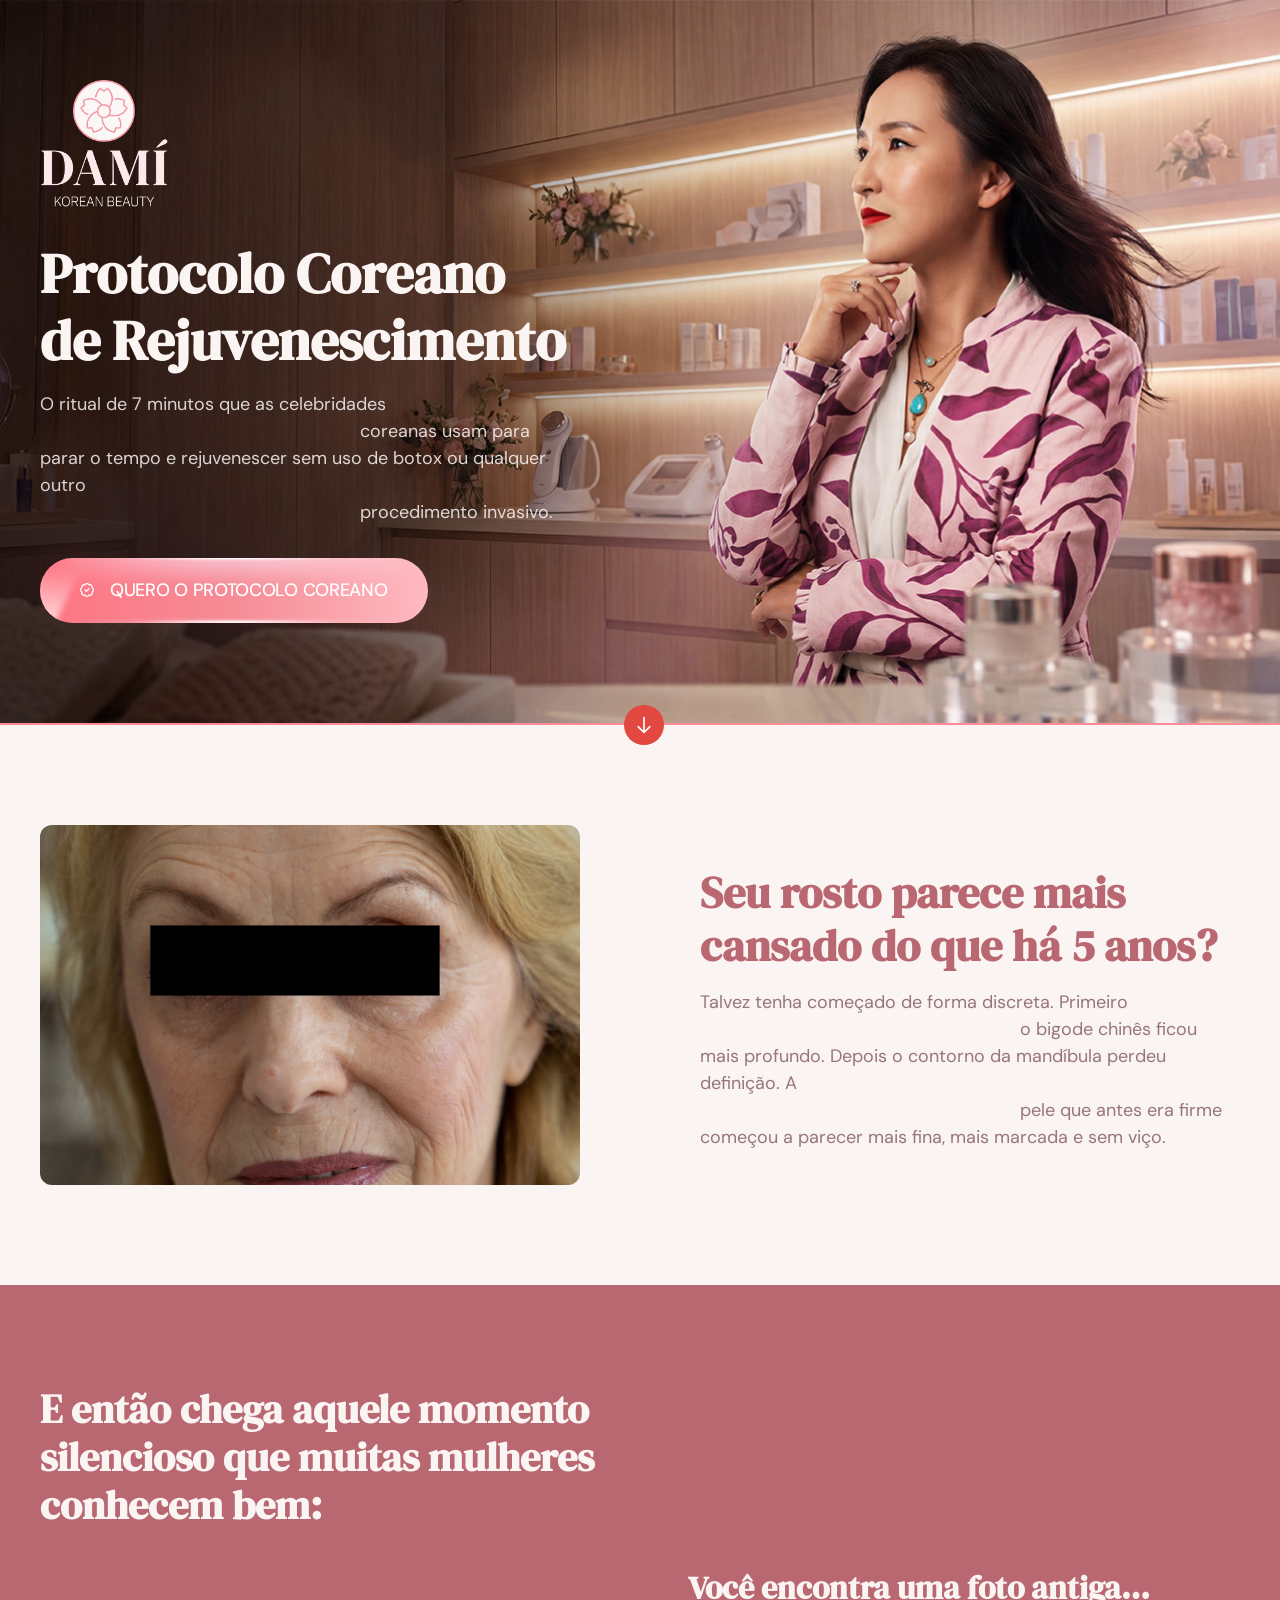
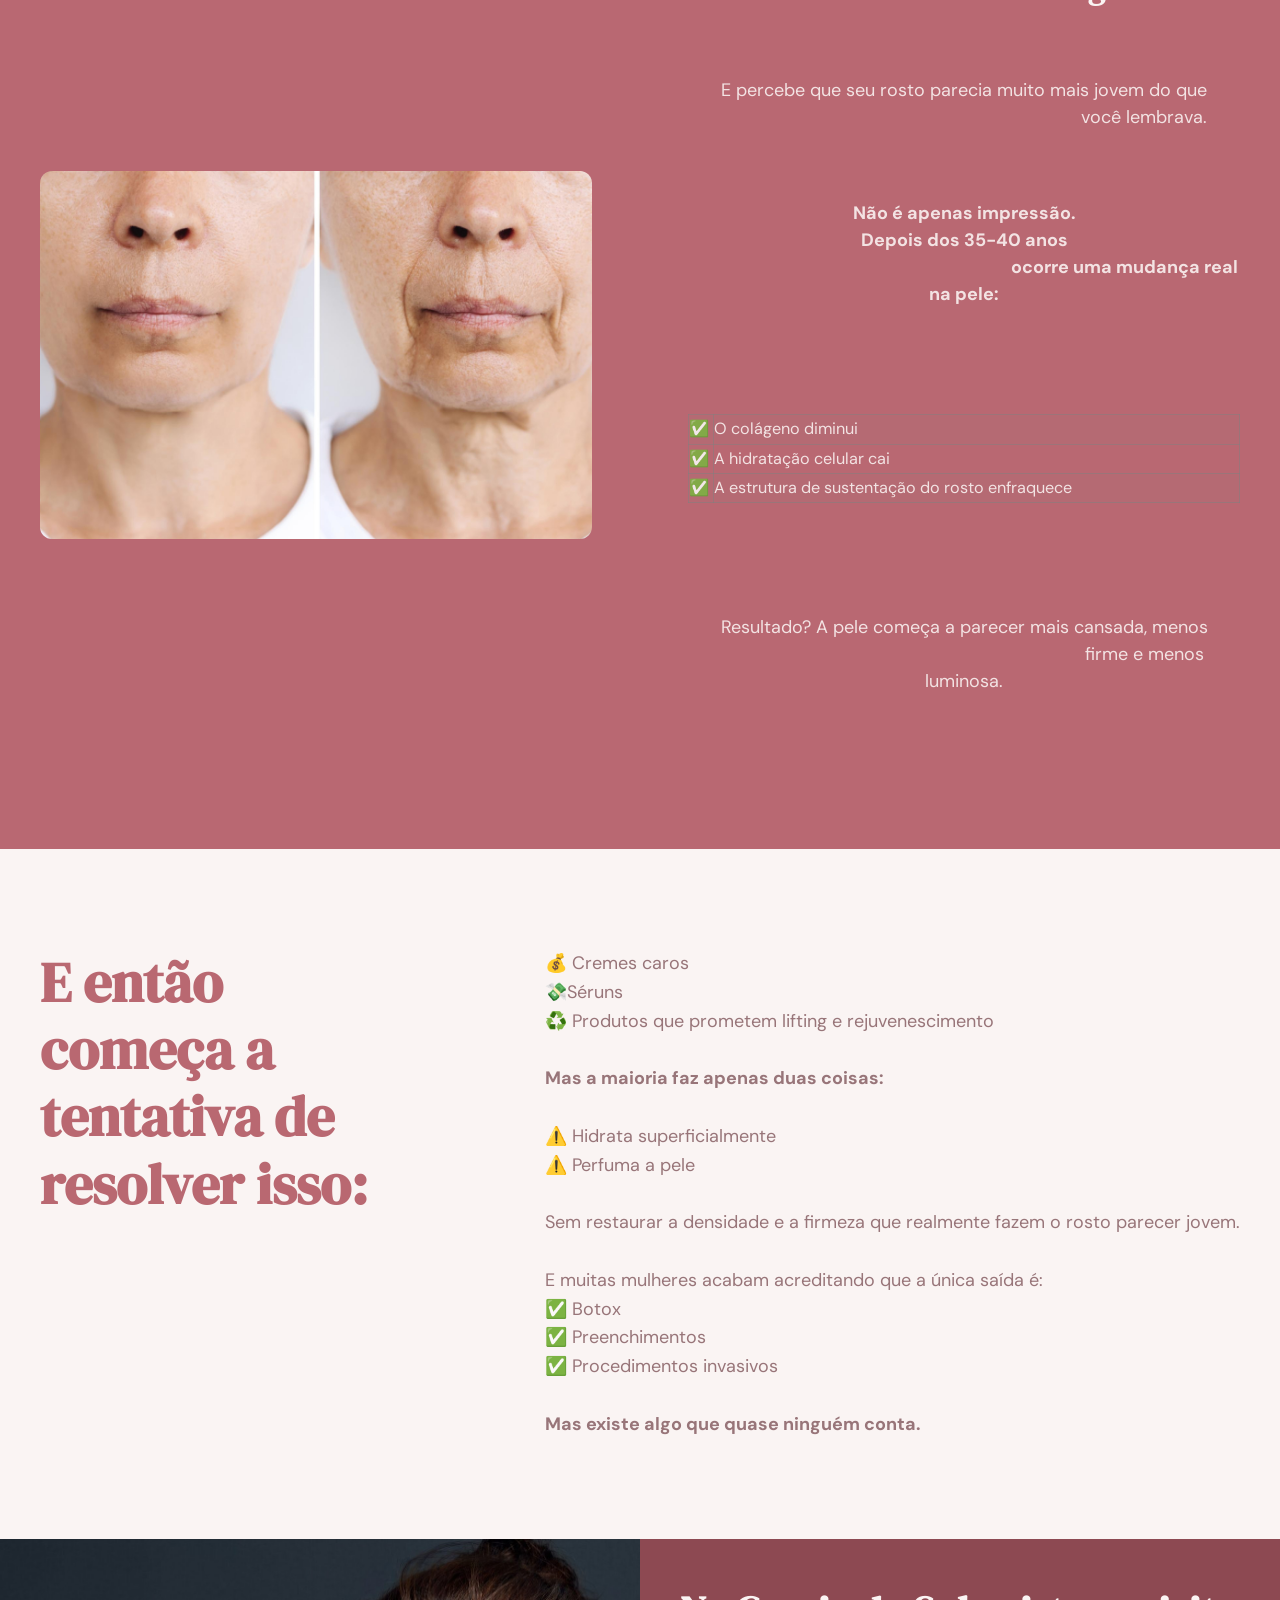
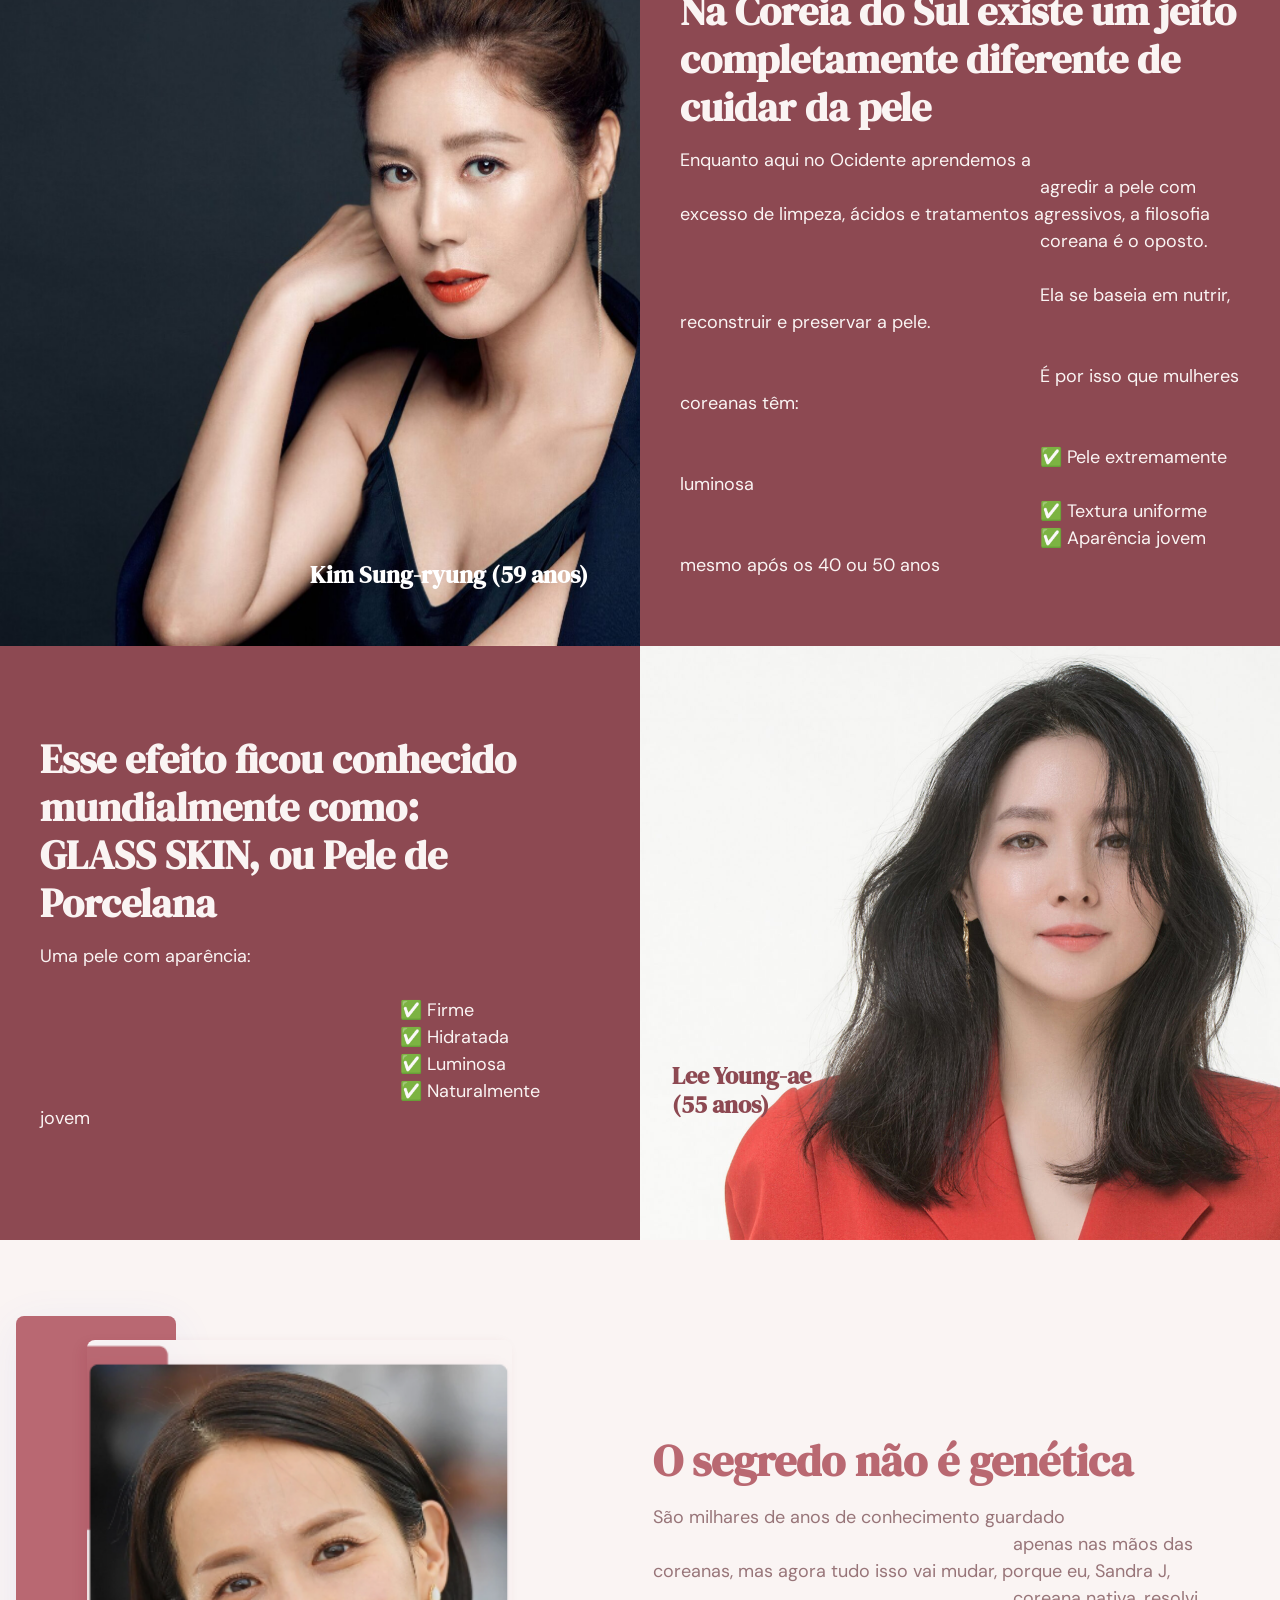
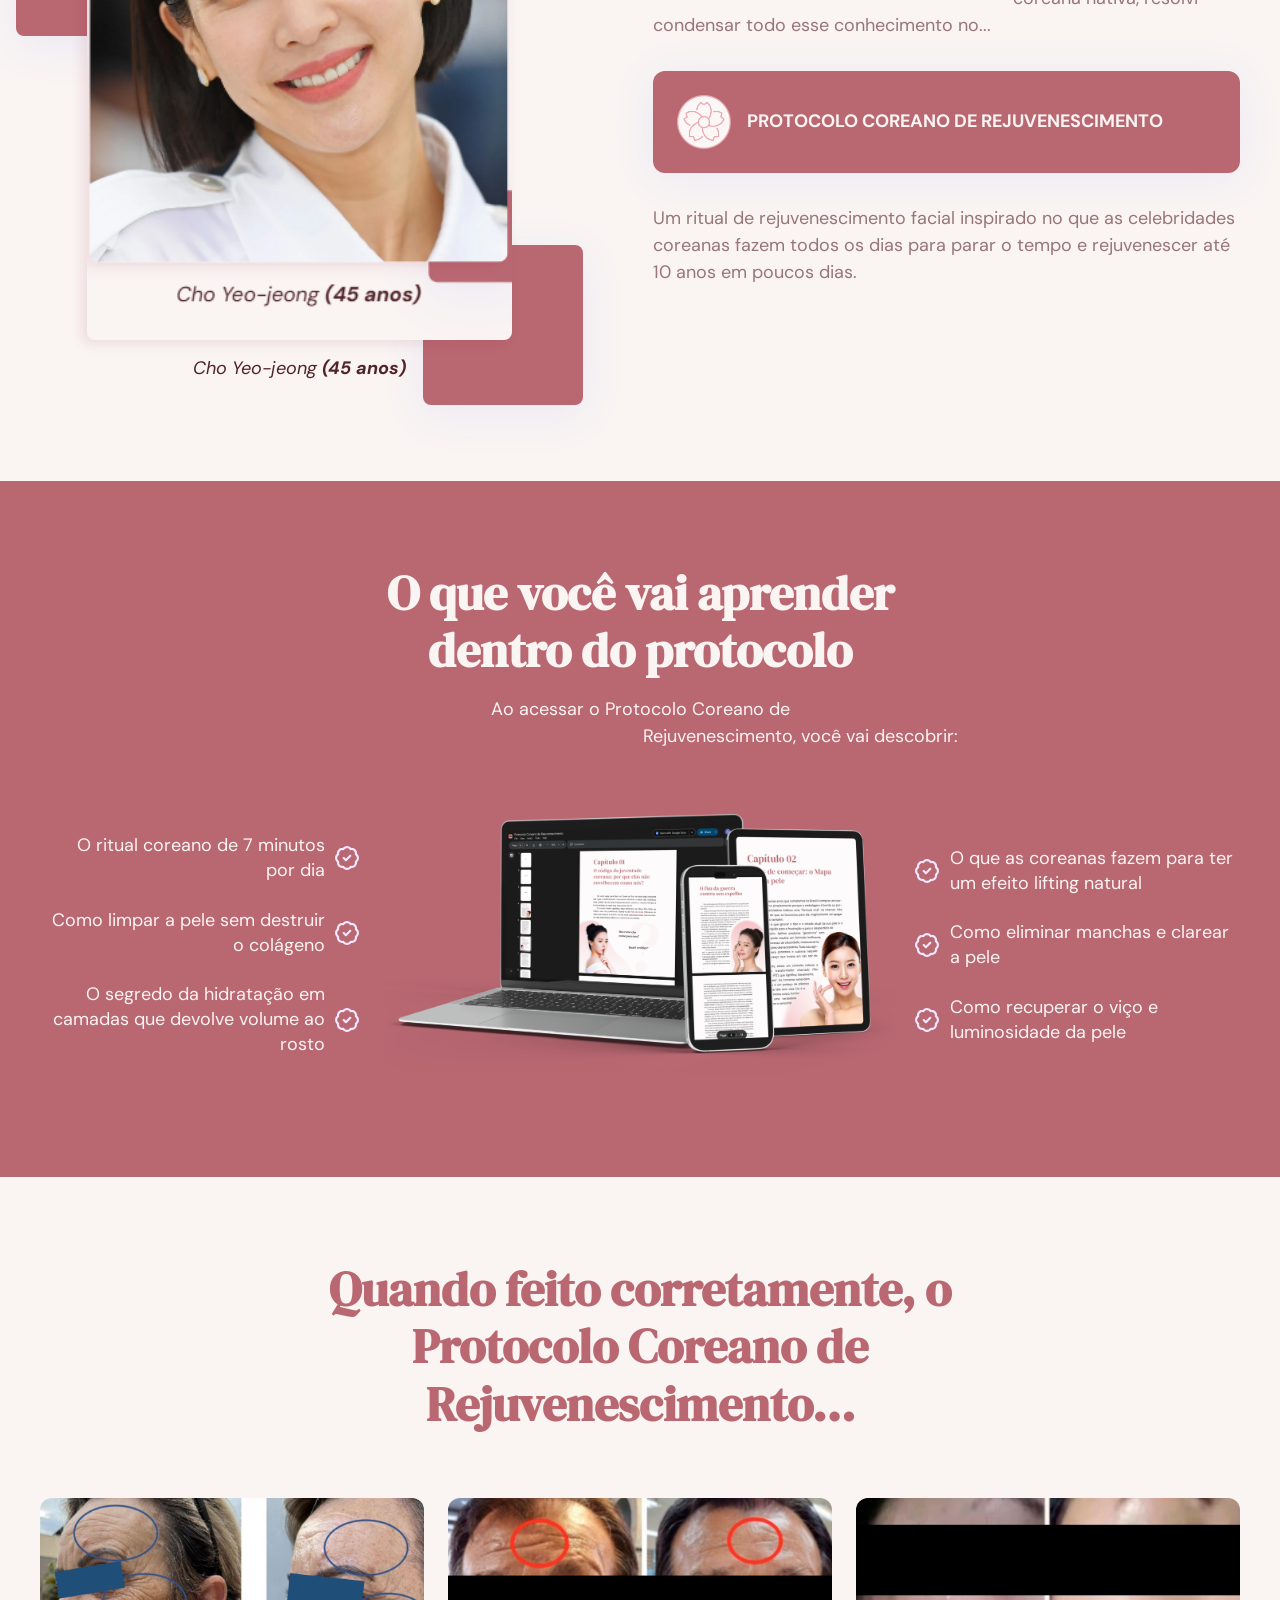
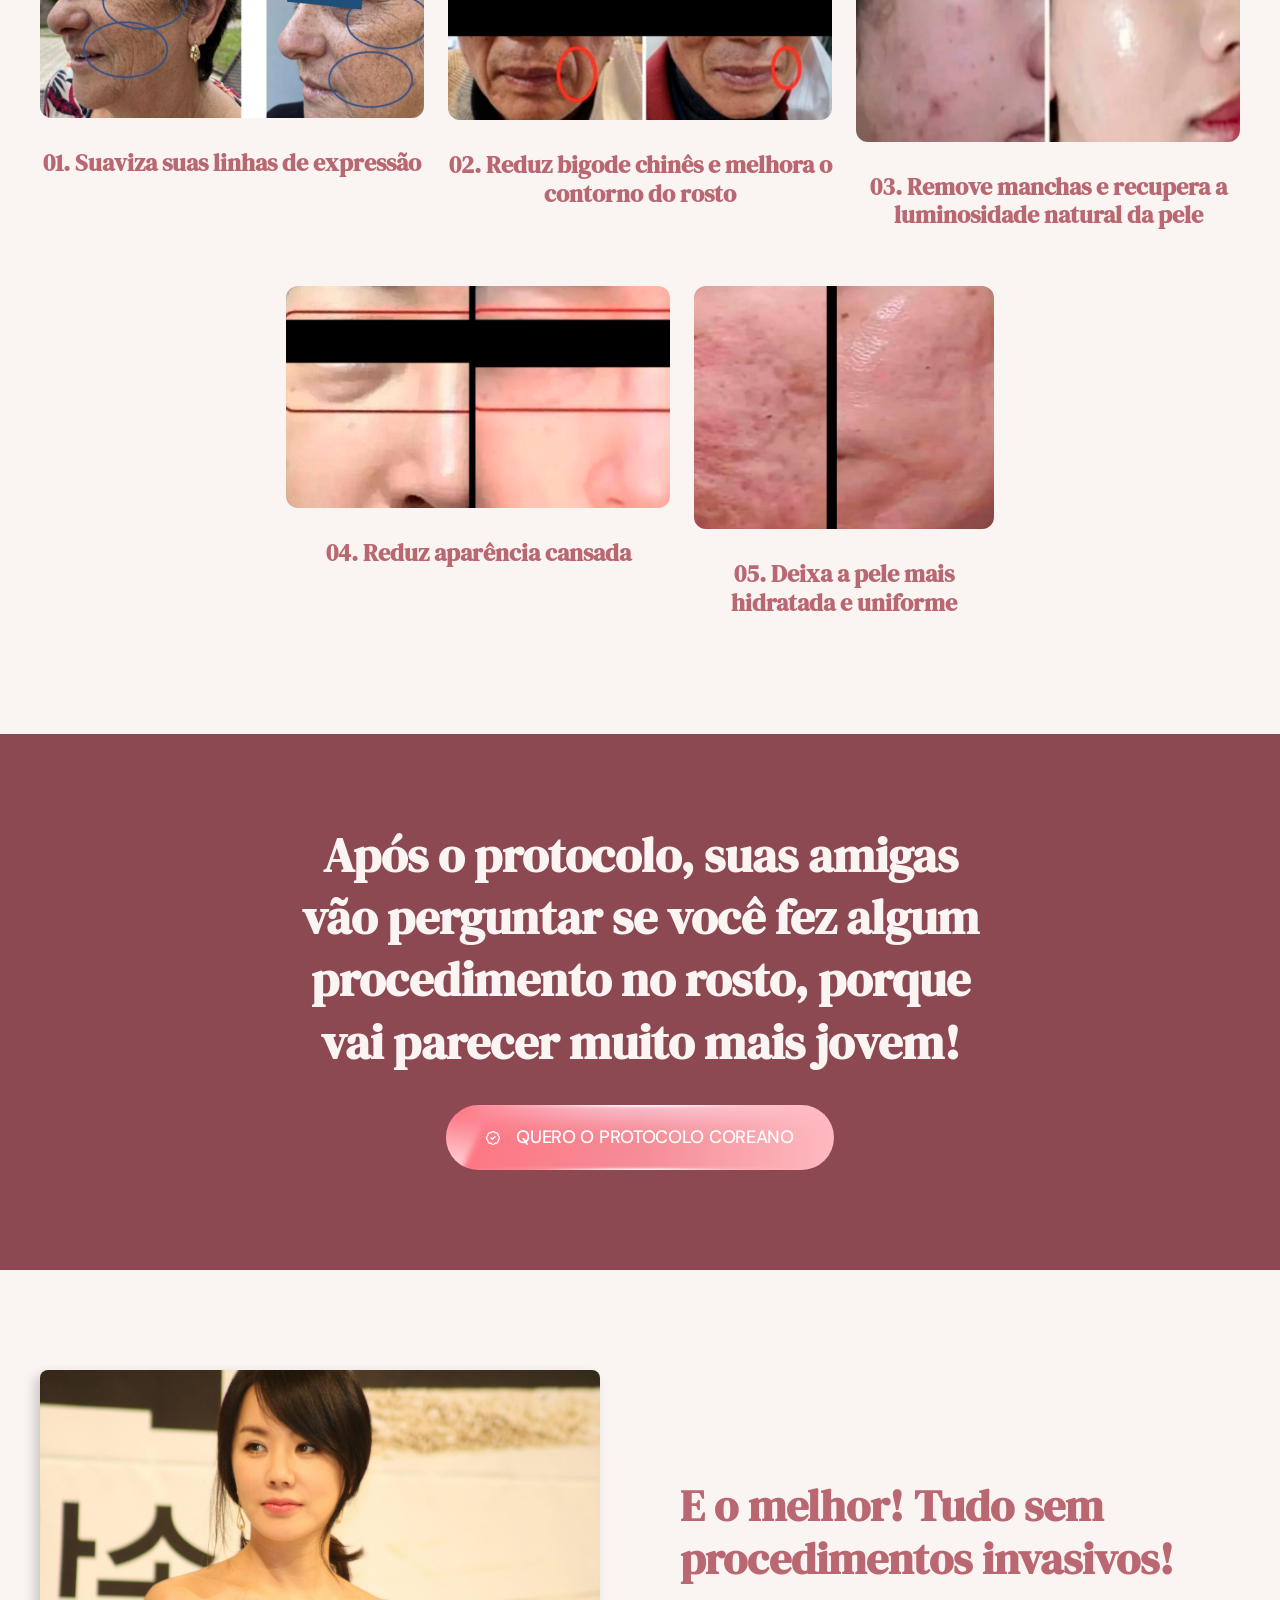
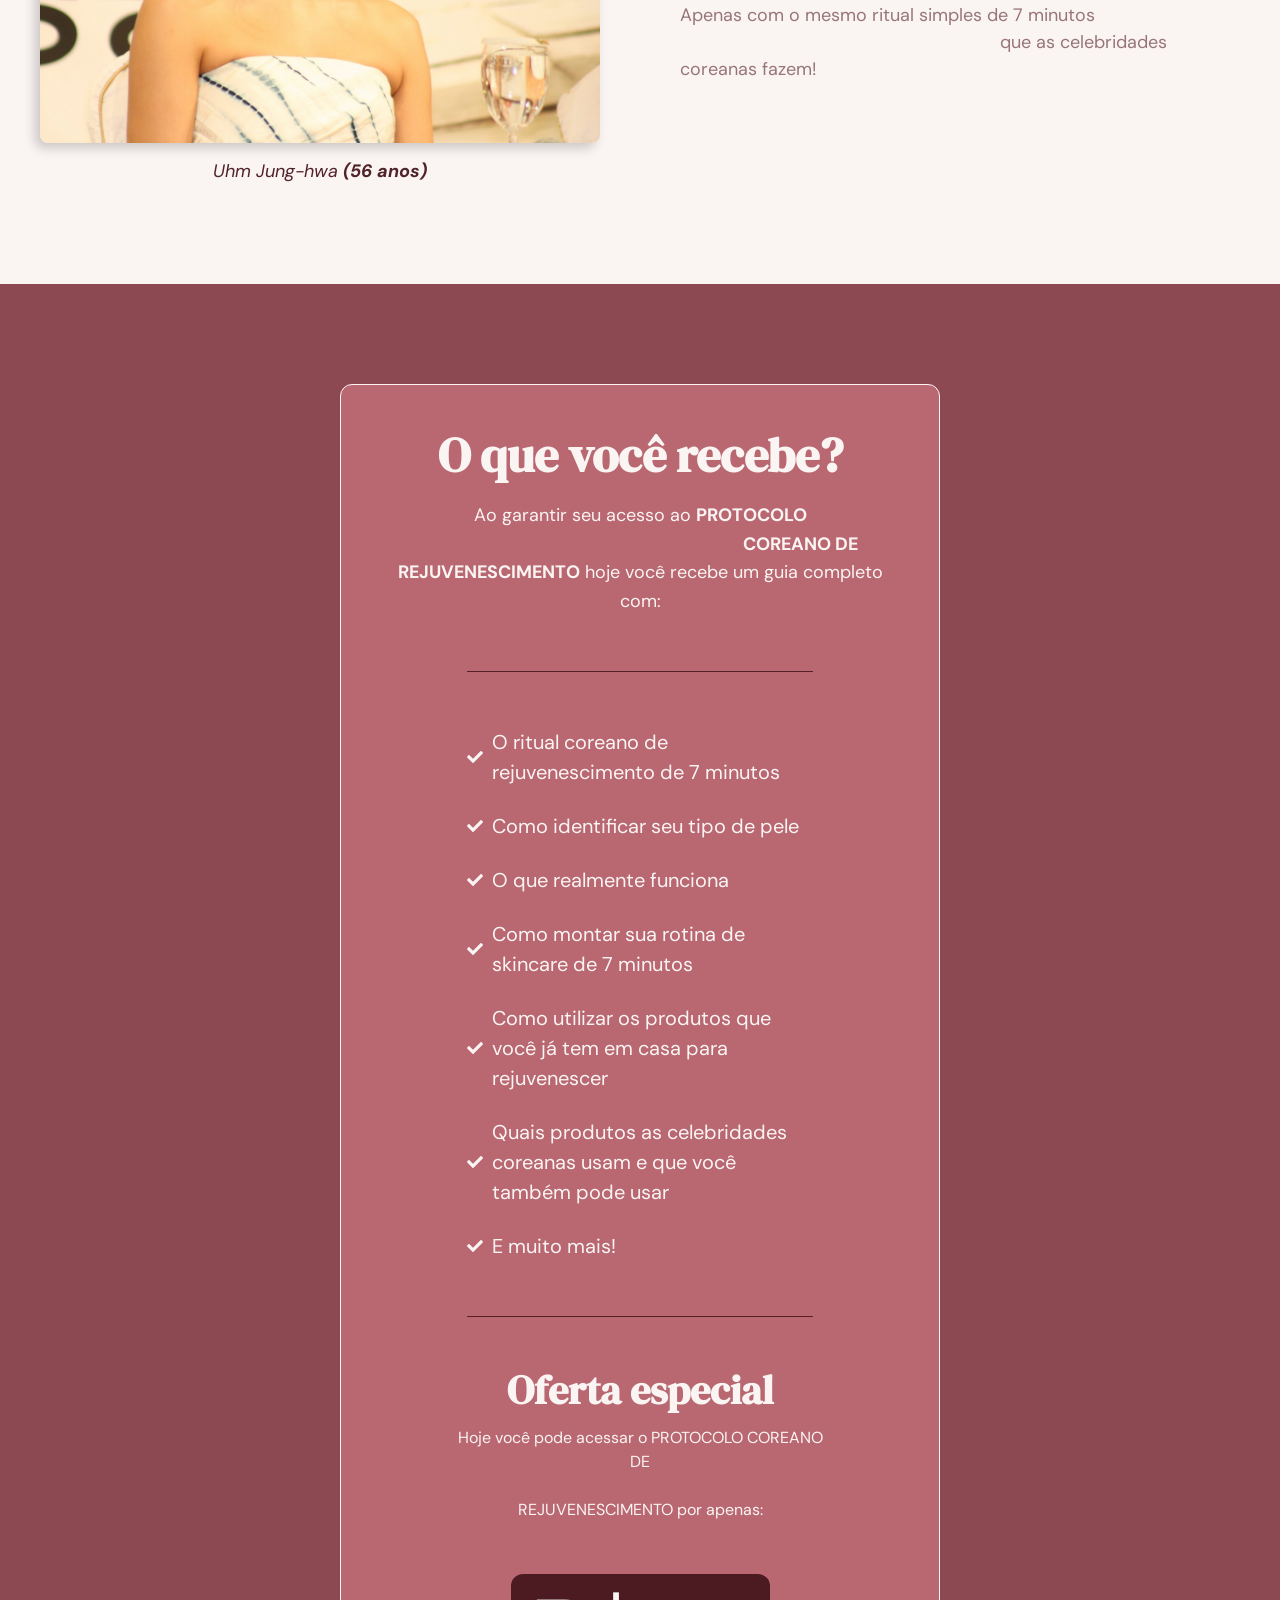
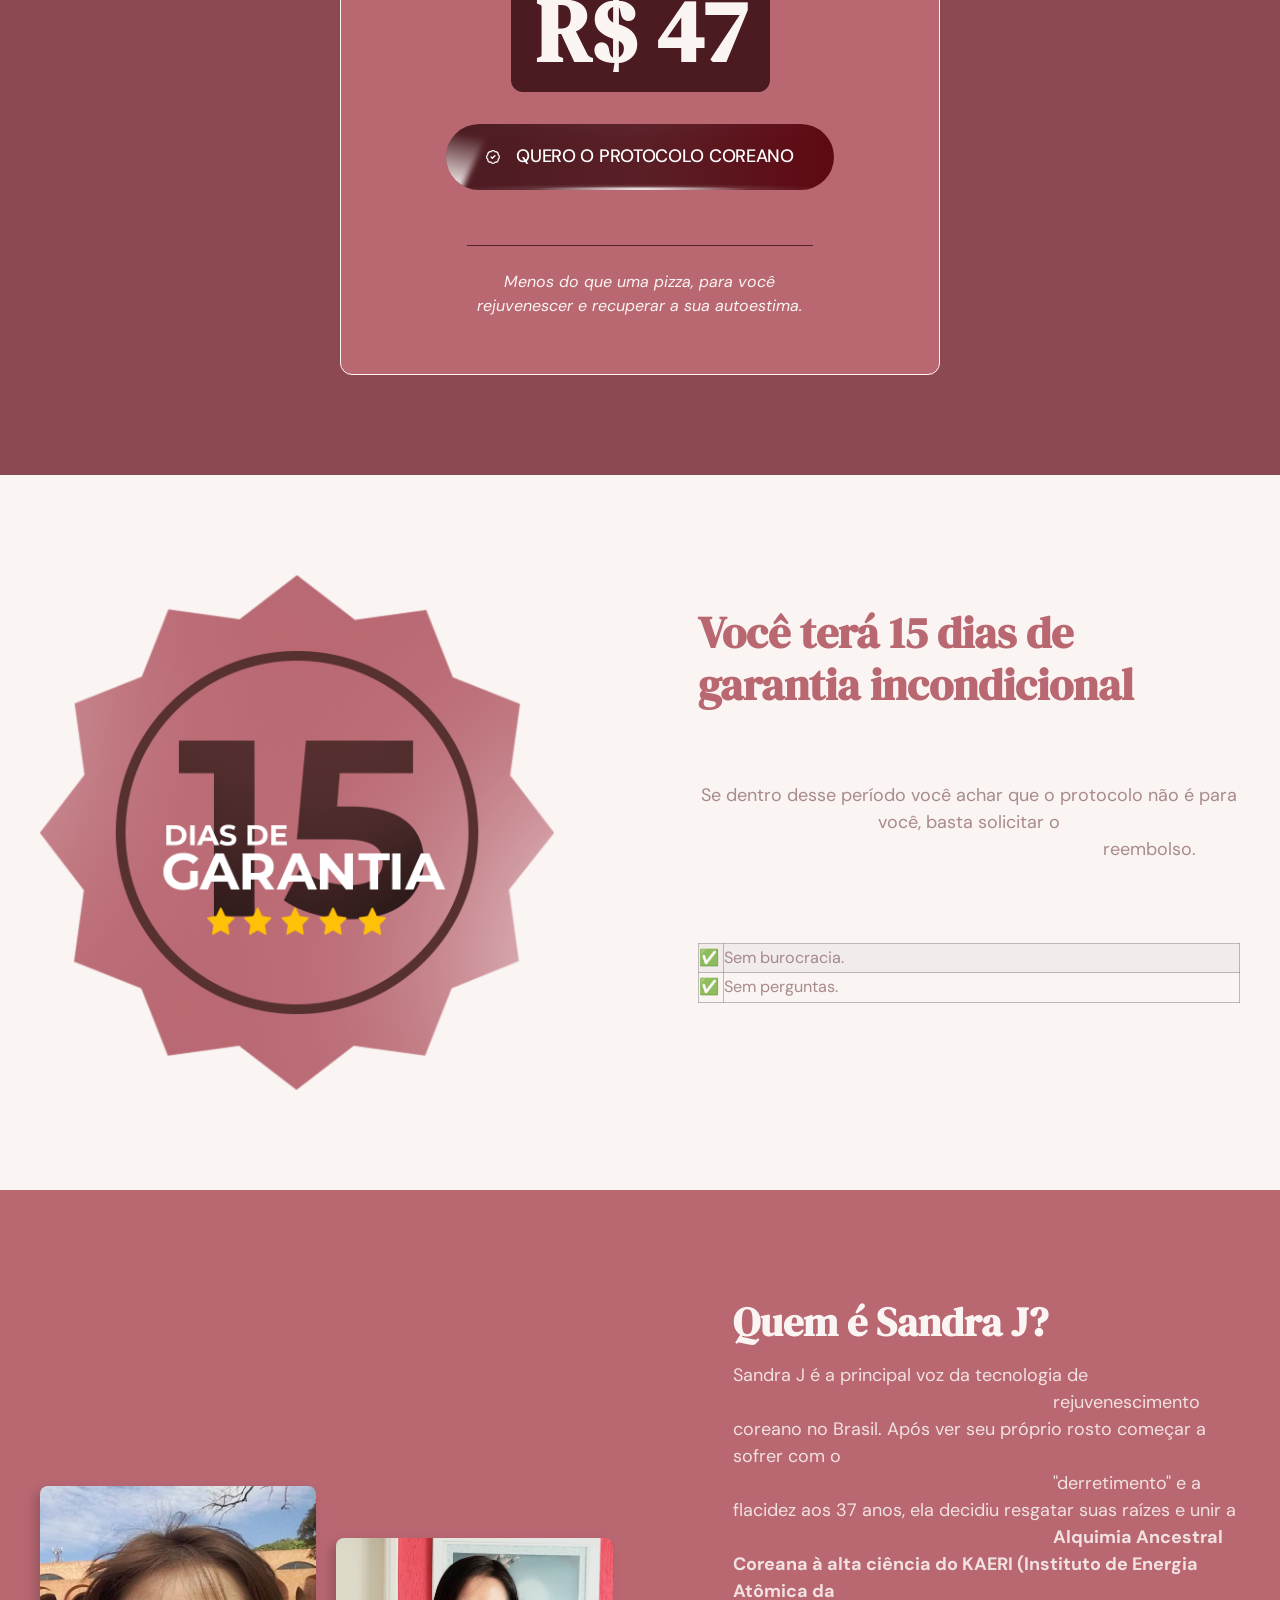
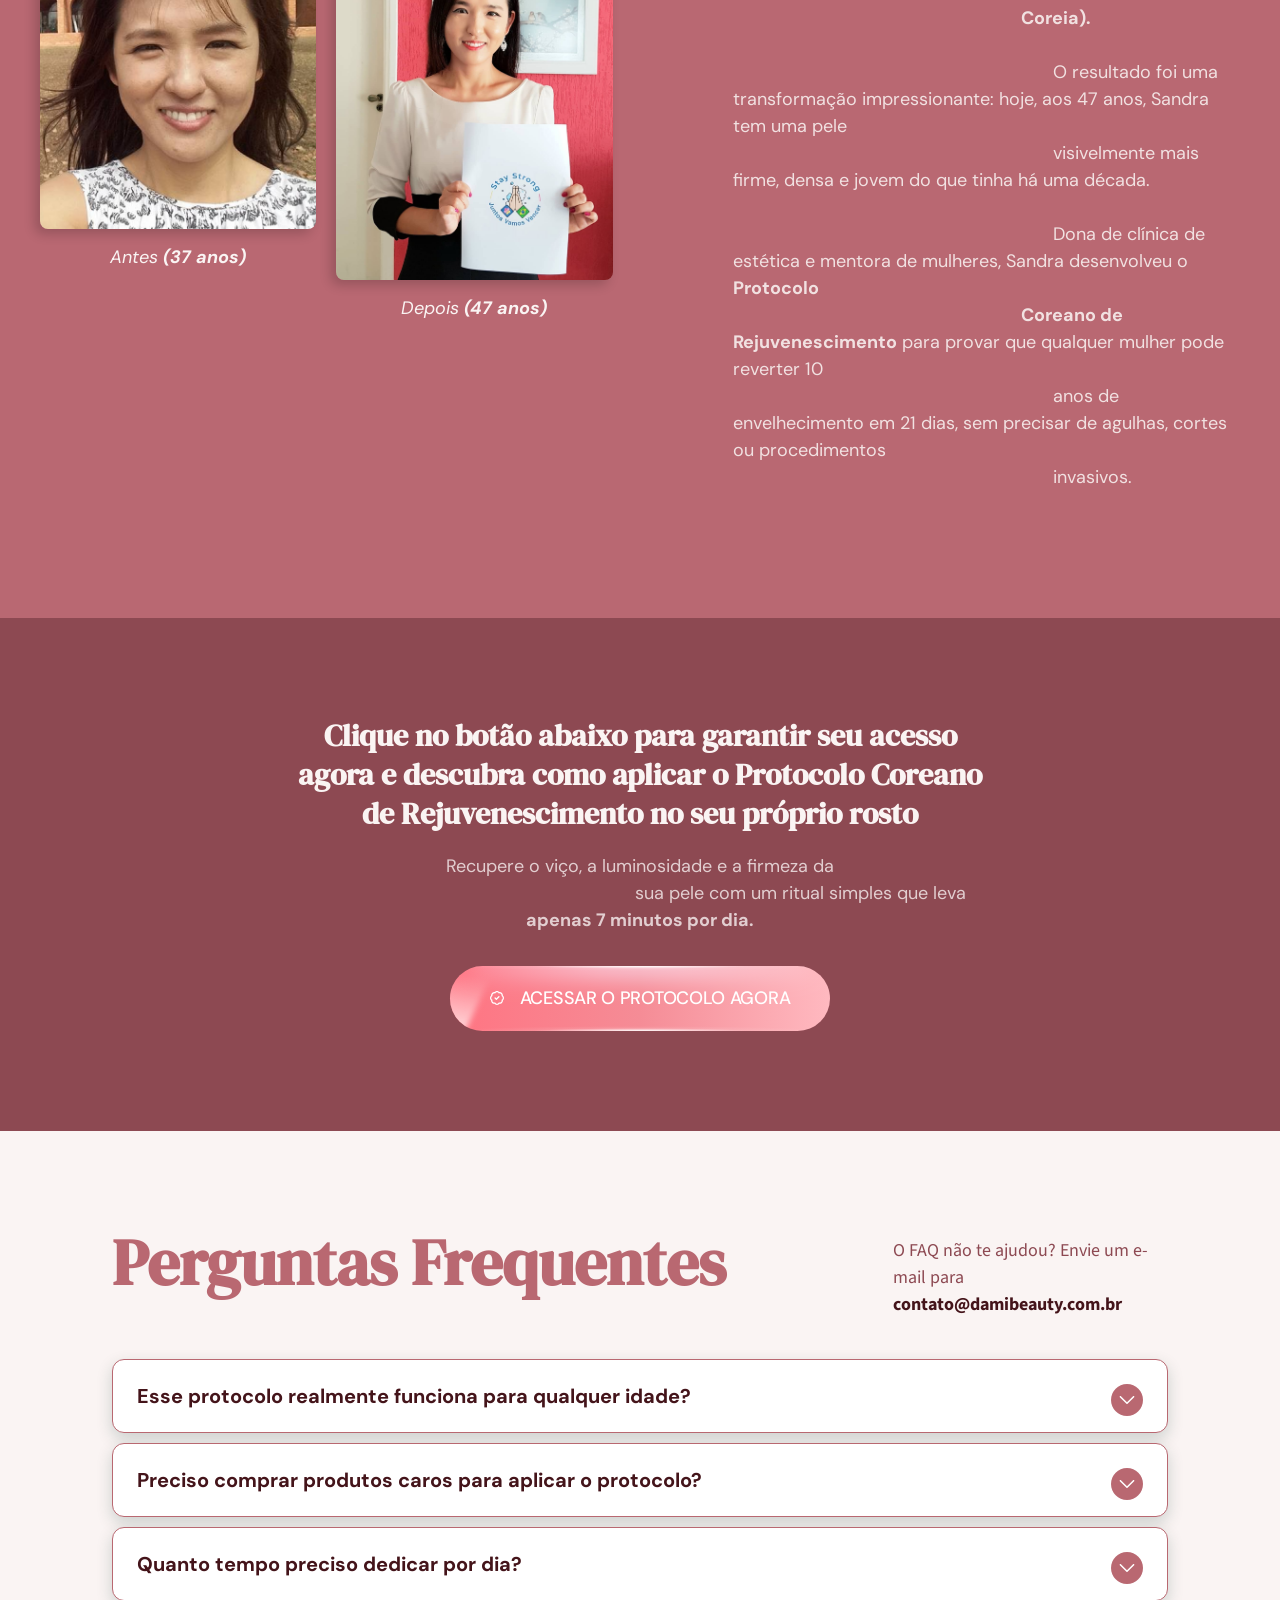
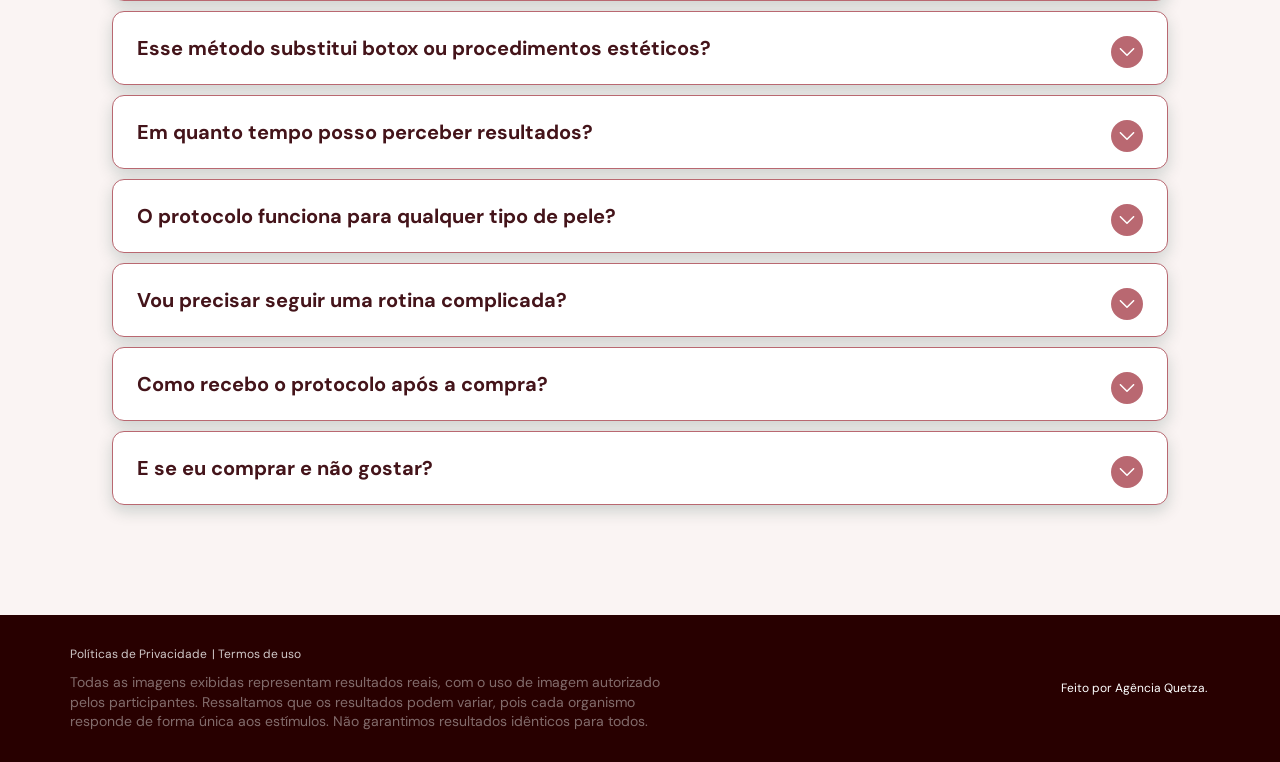
==== index.html @ 82ee48d9 "Initial commit - Landing Page Corea Beauty" ====
﻿<!DOCTYPE html>
<html lang="pt-BR">

<head>
	<meta charset="UTF-8">
	<!-- Google tag (gtag.js) -->
	<script async src="https://www.googletagmanager.com/gtag/js?id=AW-18073790722"></script>
	<script>
		window.dataLayer = window.dataLayer || [];
		function gtag() { dataLayer.push(arguments); }
		gtag('js', new Date());

		gtag('config', 'AW-18073790722');
	</script>
	<!-- Event snippet for CHECKOUT CAKTO conversion page -->
	<script>
		function gtag_report_conversion(url) {
			var callback = function () {
				if (typeof (url) != 'undefined') {
					// Adiciona um atraso de 1 segundo (1000ms) antes de ir para o checkout como solicitado
					setTimeout(function () {
						window.location = url;
					}, 1000);
				}
			};
			gtag('event', 'conversion', {
				'send_to': 'AW-18073790722/Kq_zCJyptJ0cEILSoKpD',
				'event_callback': callback
			});
			return false;
		}
	</script>
	<script>if (navigator.userAgent.match(/MSIE|Internet Explorer/i) || navigator.userAgent.match(/Trident\/7\..*?rv:11/i)) { var href = document.location.href; if (!href.match(/[?&]nowprocket/)) { if (href.indexOf("?") == -1) { if (href.indexOf("#") == -1) { document.location.href = href + "?nowprocket=1" } else { document.location.href = href.replace("#", "?nowprocket=1#") } } else { if (href.indexOf("#") == -1) { document.location.href = href + "&nowprocket=1" } else { document.location.href = href.replace("#", "&nowprocket=1#") } } } }</script>
	<script>(() => { class RocketLazyLoadScripts { constructor() { this.v = "2.0.5", this.userEvents = ["keydown", "keyup", "mousedown", "mouseup", "mousemove", "mouseover", "mouseout", "touchmove", "touchstart", "touchend", "touchcancel", "wheel", "click", "dblclick", "input"], this.attributeEvents = ["onblur", "onclick", "oncontextmenu", "ondblclick", "onfocus", "onmousedown", "onmouseenter", "onmouseleave", "onmousemove", "onmouseout", "onmouseover", "onmouseup", "onmousewheel", "onscroll", "onsubmit"] } async t() { this.i(), this.o(), /iP(ad|hone)/.test(navigator.userAgent) && this.h(), this.u(), this.l(this), this.m(), this.k(this), this.p(this), this._(), await Promise.all([this.R(), this.L()]), this.lastBreath = Date.now(), this.S(this), this.P(), this.D(), this.O(), this.M(), await this.C(this.delayedScripts.normal), await this.C(this.delayedScripts.defer), await this.C(this.delayedScripts.async), await this.T(), await this.F(), await this.j(), await this.A(), window.dispatchEvent(new Event("rocket-allScriptsLoaded")), this.everythingLoaded = !0, this.lastTouchEnd && await new Promise(t => setTimeout(t, 500 - Date.now() + this.lastTouchEnd)), this.I(), this.H(), this.U(), this.W() } i() { this.CSPIssue = sessionStorage.getItem("rocketCSPIssue"), document.addEventListener("securitypolicyviçolation", t => { this.CSPIssue || "script-src-elem" !== t.viçolatedDirective || "data" !== t.blockedURI || (this.CSPIssue = !0, sessionStorage.setItem("rocketCSPIssue", !0)) }, { isRocket: !0 }) } o() { window.addEventListener("pageshow", t => { this.persisted = t.persisted, this.realWindowLoadedFired = !0 }, { isRocket: !0 }), window.addEventListener("pagehide", () => { this.onFirstUserAction = null }, { isRocket: !0 }) } h() { let t; function e(e) { t = e } window.addEventListener("touchstart", e, { isRocket: !0 }), window.addEventListener("touchend", function i(o) { o.changedTouches[0] && t.changedTouches[0] && Math.abs(o.changedTouches[0].pageX - t.changedTouches[0].pageX) < 10 && Math.abs(o.changedTouches[0].pageY - t.changedTouches[0].pageY) < 10 && o.timeStamp - t.timeStamp < 200 && (window.removeEventListener("touchstart", e, { isRocket: !0 }), window.removeEventListener("touchend", i, { isRocket: !0 }), "INPUT" === o.target.tagName && "text" === o.target.type || (o.target.dispatchEvent(new TouchEvent("touchend", { target: o.target, bubbles: !0 })), o.target.dispatchEvent(new MouseEvent("mouseover", { target: o.target, bubbles: !0 })), o.target.dispatchEvent(new PointerEvent("click", { target: o.target, bubbles: !0, cancelable: !0, detail: 1, clientX: o.changedTouches[0].clientX, clientY: o.changedTouches[0].clientY })), event.preventDefault())) }, { isRocket: !0 }) } q(t) { this.userActionTriggered || ("mousemove" !== t.type || this.firstMousemoveIgnored ? "keyup" === t.type || "mouseover" === t.type || "mouseout" === t.type || (this.userActionTriggered = !0, this.onFirstUserAction && this.onFirstUserAction()) : this.firstMousemoveIgnored = !0), "click" === t.type && t.preventDefault(), t.stopPropagation(), t.stopImmediatePropagation(), "touchstart" === this.lastEvent && "touchend" === t.type && (this.lastTouchEnd = Date.now()), "click" === t.type && (this.lastTouchEnd = 0), this.lastEvent = t.type, t.composedPath && t.composedPath()[0].getRootNode() instanceof ShadowRoot && (t.rocketTarget = t.composedPath()[0]), this.savedUserEvents.push(t) } u() { this.savedUserEvents = [], this.userEventHandler = this.q.bind(this), this.userEvents.forEach(t => window.addEventListener(t, this.userEventHandler, { passive: !1, isRocket: !0 })), document.addEventListener("visibilitychange", this.userEventHandler, { isRocket: !0 }) } U() { this.userEvents.forEach(t => window.removeEventListener(t, this.userEventHandler, { passive: !1, isRocket: !0 })), document.removeEventListener("visibilitychange", this.userEventHandler, { isRocket: !0 }), this.savedUserEvents.forEach(t => { (t.rocketTarget || t.target).dispatchEvent(new window[t.constructor.name](t.type, t)) }) } m() { const t = "return false", e = Array.from(this.attributeEvents, t => "data-rocket-" + t), i = "[" + this.attributeEvents.join("],[") + "]", o = "[data-rocket-" + this.attributeEvents.join("],[data-rocket-") + "]", s = (e, i, o) => { o && o !== t && (e.setAttribute("data-rocket-" + i, o), e["rocket" + i] = new Function("event", o), e.setAttribute(i, t)) }; new MutationObserver(t => { for (const n of t) "attributes" === n.type && (n.attributeName.startsWith("data-rocket-") || this.everythingLoaded ? n.attributeName.startsWith("data-rocket-") && this.everythingLoaded && this.N(n.target, n.attributeName.substring(12)) : s(n.target, n.attributeName, n.target.getAttribute(n.attributeName))), "childList" === n.type && n.addedNodes.forEach(t => { if (t.nodeType === Node.ELEMENT_NODE) if (this.everythingLoaded) for (const i of [t, ...t.querySelectorAll(o)]) for (const t of i.getAttributeNames()) e.includes(t) && this.N(i, t.substring(12)); else for (const e of [t, ...t.querySelectorAll(i)]) for (const t of e.getAttributeNames()) this.attributeEvents.includes(t) && s(e, t, e.getAttribute(t)) }) }).observe(document, { subtree: !0, childList: !0, attributeFilter: [...this.attributeEvents, ...e] }) } I() { this.attributeEvents.forEach(t => { document.querySelectorAll("[data-rocket-" + t + "]").forEach(e => { this.N(e, t) }) }) } N(t, e) { const i = t.getAttribute("data-rocket-" + e); i && (t.setAttribute(e, i), t.removeAttribute("data-rocket-" + e)) } k(t) { Object.defineProperty(HTMLElement.prototype, "onclick", { get() { return this.rocketonclick || null }, set(e) { this.rocketonclick = e, this.setAttribute(t.everythingLoaded ? "onclick" : "data-rocket-onclick", "this.rocketonclick(event)") } }) } S(t) { function e(e, i) { let o = e[i]; e[i] = null, Object.defineProperty(e, i, { get: () => o, set(s) { t.everythingLoaded ? o = s : e["rocket" + i] = o = s } }) } e(document, "onreadystatechange"), e(window, "onload"), e(window, "onpageshow"); try { Object.defineProperty(document, "readyState", { get: () => t.rocketReadyState, set(e) { t.rocketReadyState = e }, configurable: !0 }), document.readyState = "loading" } catch (t) { console.log("WPRocket DJE readyState conflict, bypassing") } } l(t) { this.originalAddEventListener = EventTarget.prototype.addEventListener, this.originalRemoveEventListener = EventTarget.prototype.removeEventListener, this.savedEventListeners = [], EventTarget.prototype.addEventListener = function (e, i, o) { o && o.isRocket || !t.B(e, this) && !t.userEvents.includes(e) || t.B(e, this) && !t.userActionTriggered || e.startsWith("rocket-") || t.everythingLoaded ? t.originalAddEventListener.call(this, e, i, o) : (t.savedEventListeners.push({ target: this, remove: !1, type: e, func: i, options: o }), "mouseenter" !== e && "mouseleave" !== e || t.originalAddEventListener.call(this, e, t.savedUserEvents.push, o)) }, EventTarget.prototype.removeEventListener = function (e, i, o) { o && o.isRocket || !t.B(e, this) && !t.userEvents.includes(e) || t.B(e, this) && !t.userActionTriggered || e.startsWith("rocket-") || t.everythingLoaded ? t.originalRemoveEventListener.call(this, e, i, o) : t.savedEventListeners.push({ target: this, remove: !0, type: e, func: i, options: o }) } } J(t, e) { this.savedEventListeners = this.savedEventListeners.filter(i => { let o = i.type, s = i.target || window; return e !== o || t !== s || (this.B(o, s) && (i.type = "rocket-" + o), this.$(i), !1) }) } H() { EventTarget.prototype.addEventListener = this.originalAddEventListener, EventTarget.prototype.removeEventListener = this.originalRemoveEventListener, this.savedEventListeners.forEach(t => this.$(t)) } $(t) { t.remove ? this.originalRemoveEventListener.call(t.target, t.type, t.func, t.options) : this.originalAddEventListener.call(t.target, t.type, t.func, t.options) } p(t) { let e; function i(e) { return t.everythingLoaded ? e : e.split(" ").map(t => "load" === t || t.startsWith("load.") ? "rocket-jquery-load" : t).join(" ") } function o(o) { function s(e) { const s = o.fn[e]; o.fn[e] = o.fn.init.prototype[e] = function () { return this[0] === window && t.userActionTriggered && ("string" == typeof arguments[0] || arguments[0] instanceof String ? arguments[0] = i(arguments[0]) : "object" == typeof arguments[0] && Object.keys(arguments[0]).forEach(t => { const e = arguments[0][t]; delete arguments[0][t], arguments[0][i(t)] = e })), s.apply(this, arguments), this } } if (o && o.fn && !t.allJQueries.includes(o)) { const e = { DOMContentLoaded: [], "rocket-DOMContentLoaded": [] }; for (const t in e) document.addEventListener(t, () => { e[t].forEach(t => t()) }, { isRocket: !0 }); o.fn.ready = o.fn.init.prototype.ready = function (i) { function s() { parseInt(o.fn.jquery) > 2 ? setTimeout(() => i.bind(document)(o)) : i.bind(document)(o) } return "function" == typeof i && (t.realDomReadyFired ? !t.userActionTriggered || t.fauxDomReadyFired ? s() : e["rocket-DOMContentLoaded"].push(s) : e.DOMContentLoaded.push(s)), this }, s("on"), s("one"), s("off"), t.allJQueries.push(o) } e = o } t.allJQueries = [], o(window.jQuery), Object.defineProperty(window, "jQuery", { get: () => e, set(t) { o(t) } }) } P() { const t = new Map; document.write = document.writeln = function (e) { const i = document.currentScript, o = document.createRange(), s = i.parentElement; let n = t.get(i); void 0 === n && (n = i.nextSibling, t.set(i, n)); const c = document.createDocumentFragment(); o.setStart(c, 0), c.appendChild(o.createContextualFragment(e)), s.insertBefore(c, n) } } async R() { return new Promise(t => { this.userActionTriggered ? t() : this.onFirstUserAction = t }) } async L() { return new Promise(t => { document.addEventListener("DOMContentLoaded", () => { this.realDomReadyFired = !0, t() }, { isRocket: !0 }) }) } async j() { return this.realWindowLoadedFired ? Promise.resolve() : new Promise(t => { window.addEventListener("load", t, { isRocket: !0 }) }) } M() { this.pendingScripts = []; this.scriptsMutationObserver = new MutationObserver(t => { for (const e of t) e.addedNodes.forEach(t => { "SCRIPT" !== t.tagName || !t.src || t.noModule || t.isWPRocket || this.pendingScripts.push({ script: t, promise: new Promise(e => { const i = () => { const i = this.pendingScripts.findIndex(e => e.script === t); i >= 0 && this.pendingScripts.splice(i, 1), e() }; t.addEventListener("load", i, { isRocket: !0 }), t.addEventListener("error", i, { isRocket: !0 }), setTimeout(i, 1e3) }) }) }) }), this.scriptsMutationObserver.observe(document, { childList: !0, subtree: !0 }) } async F() { await this.X(), this.pendingScripts.length ? (await this.pendingScripts[0].promise, await this.F()) : this.scriptsMutationObserver.disconnect() } D() { this.delayedScripts = { normal: [], async: [], defer: [] }, document.querySelectorAll("script[type$=rocketlazyloadscript]").forEach(t => { t.hasAttribute("data-rocket-src") ? t.hasAttribute("async") && !1 !== t.async ? this.delayedScripts.async.push(t) : t.hasAttribute("defer") && !1 !== t.defer || "module" === t.getAttribute("data-rocket-type") ? this.delayedScripts.defer.push(t) : this.delayedScripts.normal.push(t) : this.delayedScripts.normal.push(t) }) } async _() { await this.L(); let t = []; document.querySelectorAll("script[type$=rocketlazyloadscript][data-rocket-src]").forEach(e => { let i = e.getAttribute("data-rocket-src"); if (i && !i.startsWith("data:")) { i.startsWith("//") && (i = location.protocol + i); try { const o = new URL(i).origin; o !== location.origin && t.push({ src: o, crossOrigin: e.crossOrigin || "module" === e.getAttribute("data-rocket-type") }) } catch (t) { } } }), t = [...new Map(t.map(t => [JSON.stringify(t), t])).values()], this.Y(t, "preconnect") } async G(t) { if (await this.K(), !0 !== t.noModule || !("noModule" in HTMLScriptElement.prototype)) return new Promise(e => { let i; function o() { (i || t).setAttribute("data-rocket-status", "executed"), e() } try { if (navigator.userAgent.includes("Firefox/") || "" === navigator.vendor || this.CSPIssue) i = document.createElement("script"), [...t.attributes].forEach(t => { let e = t.nodeName; "type" !== e && ("data-rocket-type" === e && (e = "type"), "data-rocket-src" === e && (e = "src"), i.setAttribute(e, t.nodeValue)) }), t.text && (i.text = t.text), t.nonce && (i.nonce = t.nonce), i.hasAttribute("src") ? (i.addEventListener("load", o, { isRocket: !0 }), i.addEventListener("error", () => { i.setAttribute("data-rocket-status", "failed-network"), e() }, { isRocket: !0 }), setTimeout(() => { i.isConnected || e() }, 1)) : (i.text = t.text, o()), i.isWPRocket = !0, t.parentNode.replaceChild(i, t); else { const i = t.getAttribute("data-rocket-type"), s = t.getAttribute("data-rocket-src"); i ? (t.type = i, t.removeAttribute("data-rocket-type")) : t.removeAttribute("type"), t.addEventListener("load", o, { isRocket: !0 }), t.addEventListener("error", i => { this.CSPIssue && i.target.src.startsWith("data:") ? (console.log("WPRocket: CSP fallback activated"), t.removeAttribute("src"), this.G(t).then(e)) : (t.setAttribute("data-rocket-status", "failed-network"), e()) }, { isRocket: !0 }), s ? (t.fetchPriority = "high", t.removeAttribute("data-rocket-src"), t.src = s) : t.src = "data:text/javascript;base64," + window.btoa(unescape(encodeURIComponent(t.text))) } } catch (i) { t.setAttribute("data-rocket-status", "failed-transform"), e() } }); t.setAttribute("data-rocket-status", "skipped") } async C(t) { const e = t.shift(); return e ? (e.isConnected && await this.G(e), this.C(t)) : Promise.resolve() } O() { this.Y([...this.delayedScripts.normal, ...this.delayedScripts.defer, ...this.delayedScripts.async], "preload") } Y(t, e) { this.trash = this.trash || []; let i = !0; var o = document.createDocumentFragment(); t.forEach(t => { const s = t.getAttribute && t.getAttribute("data-rocket-src") || t.src; if (s && !s.startsWith("data:")) { const n = document.createElement("link"); n.href = s, n.rel = e, "preconnect" !== e && (n.as = "script", n.fetchPriority = i ? "high" : "low"), t.getAttribute && "module" === t.getAttribute("data-rocket-type") && (n.crossOrigin = !0), t.crossOrigin && (n.crossOrigin = t.crossOrigin), t.integrity && (n.integrity = t.integrity), t.nonce && (n.nonce = t.nonce), o.appendChild(n), this.trash.push(n), i = !1 } }), document.head.appendChild(o) } W() { this.trash.forEach(t => t.remove()) } async T() { try { document.readyState = "interactive" } catch (t) { } this.fauxDomReadyFired = !0; try { await this.K(), this.J(document, "readystatechange"), document.dispatchEvent(new Event("rocket-readystatechange")), await this.K(), document.rocketonreadystatechange && document.rocketonreadystatechange(), await this.K(), this.J(document, "DOMContentLoaded"), document.dispatchEvent(new Event("rocket-DOMContentLoaded")), await this.K(), this.J(window, "DOMContentLoaded"), window.dispatchEvent(new Event("rocket-DOMContentLoaded")) } catch (t) { console.error(t) } } async A() { try { document.readyState = "complete" } catch (t) { } try { await this.K(), this.J(document, "readystatechange"), document.dispatchEvent(new Event("rocket-readystatechange")), await this.K(), document.rocketonreadystatechange && document.rocketonreadystatechange(), await this.K(), this.J(window, "load"), window.dispatchEvent(new Event("rocket-load")), await this.K(), window.rocketonload && window.rocketonload(), await this.K(), this.allJQueries.forEach(t => t(window).trigger("rocket-jquery-load")), await this.K(), this.J(window, "pageshow"); const t = new Event("rocket-pageshow"); t.persisted = this.persisted, window.dispatchEvent(t), await this.K(), window.rocketonpageshow && window.rocketonpageshow({ persisted: this.persisted }) } catch (t) { console.error(t) } } async K() { Date.now() - this.lastBreath > 45 && (await this.X(), this.lastBreath = Date.now()) } async X() { return document.hidden ? new Promise(t => setTimeout(t)) : new Promise(t => requestAnimationFrame(t)) } B(t, e = window) { return e === document && "readystatechange" === t || (e === document && "DOMContentLoaded" === t || (e === window && "DOMContentLoaded" === t || (e === window && "load" === t || e === window && "pageshow" === t))) } static run() { (new RocketLazyLoadScripts).t() } } RocketLazyLoadScripts.run() })();
	</script>

	<title>Korea Beauty</title>
	<link data-rocket-prefetch="" href="https://fonts.googleapis.com" rel="dns-prefetch">
	<link data-rocket-preload="" as="style"
		href="https://fonts.googleapis.com/css?family=DM%20Serif%20Display%3A100%2C100italic%2C200%2C200italic%2C300%2C300italic%2C400%2C400italic%2C500%2C500italic%2C600%2C600italic%2C700%2C700italic%2C800%2C800italic%2C900%2C900italic%7CDM%20Sans%3A100%2C100italic%2C200%2C200italic%2C300%2C300italic%2C400%2C400italic%2C500%2C500italic%2C600%2C600italic%2C700%2C700italic%2C800%2C800italic%2C900%2C900italic%7CSource%20Sans%203%3A100%2C100italic%2C200%2C200italic%2C300%2C300italic%2C400%2C400italic%2C500%2C500italic%2C600%2C600italic%2C700%2C700italic%2C800%2C800italic%2C900%2C900italic&display=swap"
		rel="preload">
	<link
		href="https://fonts.googleapis.com/css?family=DM%20Serif%20Display%3A100%2C100italic%2C200%2C200italic%2C300%2C300italic%2C400%2C400italic%2C500%2C500italic%2C600%2C600italic%2C700%2C700italic%2C800%2C800italic%2C900%2C900italic%7CDM%20Sans%3A100%2C100italic%2C200%2C200italic%2C300%2C300italic%2C400%2C400italic%2C500%2C500italic%2C600%2C600italic%2C700%2C700italic%2C800%2C800italic%2C900%2C900italic%7CSource%20Sans%203%3A100%2C100italic%2C200%2C200italic%2C300%2C300italic%2C400%2C400italic%2C500%2C500italic%2C600%2C600italic%2C700%2C700italic%2C800%2C800italic%2C900%2C900italic&display=swap"
		media="print" onload="this.media='all'" rel="stylesheet">
	<noscript data-wpr-hosted-gf-parameters="">
		<link rel="stylesheet"
			href="https://fonts.googleapis.com/css?family=DM%20Serif%20Display%3A100%2C100italic%2C200%2C200italic%2C300%2C300italic%2C400%2C400italic%2C500%2C500italic%2C600%2C600italic%2C700%2C700italic%2C800%2C800italic%2C900%2C900italic%7CDM%20Sans%3A100%2C100italic%2C200%2C200italic%2C300%2C300italic%2C400%2C400italic%2C500%2C500italic%2C600%2C600italic%2C700%2C700italic%2C800%2C800italic%2C900%2C900italic%7CSource%20Sans%203%3A100%2C100italic%2C200%2C200italic%2C300%2C300italic%2C400%2C400italic%2C500%2C500italic%2C600%2C600italic%2C700%2C700italic%2C800%2C800italic%2C900%2C900italic&display=swap">
	</noscript>
	<meta name="robots" content="max-image-preview:large">
	<link href="https://fonts.gstatic.com" crossorigin="" rel="preconnect">
	<link rel="alternate" type="application/rss+xml" title="Feed para Korea Beauty »"
		href="https://damibeauty.com.br/feed/">
	<link rel="alternate" type="application/rss+xml" title="Feed de comentários para Korea Beauty »"
		href="https://damibeauty.com.br/comments/feed/">
	<link rel="alternate" title="oEmbed (JSON)" type="application/json+oembed"
		href="https://damibeauty.com.br/wp-json/oembed/1.0/embed?url=https%3A%2F%2Fdamibeauty.com.br%2Fprotocolo-cp%2F">
	<link rel="alternate" title="oEmbed (XML)" type="text/xml+oembed"
		href="https://damibeauty.com.br/wp-json/oembed/1.0/embed?url=https%3A%2F%2Fdamibeauty.com.br%2Fprotocolo-cp%2F&format=xml">
	<style id="wp-img-auto-sizes-contain-inline-css">
		img:is([sizes=auto i], [sizes^="auto," i]) {
			contain-intrinsic-size: 3000px 1500px
		}

		/*# sourceURL=wp-img-auto-sizes-contain-inline-css */
	</style>
	<style id="wp-emoji-styles-inline-css">
		img.wp-smiley,
		img.emoji {
			display: inline !important;
			border: none !important;
			box-shadow: none !important;
			height: 1em !important;
			width: 1em !important;
			margin: 0 0.07em !important;
			vertical-align: -0.1em !important;
			background: none !important;
			padding: 0 !important;
		}

		/*# sourceURL=wp-emoji-styles-inline-css */
	</style>
	<style id="global-styles-inline-css">
		:root {
			--wp--preset--aspect-ratio--square: 1;
			--wp--preset--aspect-ratio--4-3: 4/3;
			--wp--preset--aspect-ratio--3-4: 3/4;
			--wp--preset--aspect-ratio--3-2: 3/2;
			--wp--preset--aspect-ratio--2-3: 2/3;
			--wp--preset--aspect-ratio--16-9: 16/9;
			--wp--preset--aspect-ratio--9-16: 9/16;
			--wp--preset--color--black: #000000;
			--wp--preset--color--cyan-bluish-gray: #abb8c3;
			--wp--preset--color--white: #ffffff;
			--wp--preset--color--pale-pink: #f78da7;
			--wp--preset--color--vivid-red: #cf2e2e;
			--wp--preset--color--luminous-vivid-orange: #ff6900;
			--wp--preset--color--luminous-vivid-amber: #fcb900;
			--wp--preset--color--light-green-cyan: #7bdcb5;
			--wp--preset--color--vivid-green-cyan: #00d084;
			--wp--preset--color--pale-cyan-blue: #8ed1fc;
			--wp--preset--color--vivid-cyan-blue: #0693e3;
			--wp--preset--color--vivid-purple: #9b51e0;
			--wp--preset--gradient--vivid-cyan-blue-to-vivid-purple: linear-gradient(135deg, rgb(6, 147, 227) 0%, rgb(155, 81, 224) 100%);
			--wp--preset--gradient--light-green-cyan-to-vivid-green-cyan: linear-gradient(135deg, rgb(122, 220, 180) 0%, rgb(0, 208, 130) 100%);
			--wp--preset--gradient--luminous-vivid-amber-to-luminous-vivid-orange: linear-gradient(135deg, rgb(252, 185, 0) 0%, rgb(255, 105, 0) 100%);
			--wp--preset--gradient--luminous-vivid-orange-to-vivid-red: linear-gradient(135deg, rgb(255, 105, 0) 0%, rgb(207, 46, 46) 100%);
			--wp--preset--gradient--very-light-gray-to-cyan-bluish-gray: linear-gradient(135deg, rgb(238, 238, 238) 0%, rgb(169, 184, 195) 100%);
			--wp--preset--gradient--cool-to-warm-spectrum: linear-gradient(135deg, rgb(74, 234, 220) 0%, rgb(151, 120, 209) 20%, rgb(207, 42, 186) 40%, rgb(238, 44, 130) 60%, rgb(251, 105, 98) 80%, rgb(254, 248, 76) 100%);
			--wp--preset--gradient--blush-light-purple: linear-gradient(135deg, rgb(255, 206, 236) 0%, rgb(152, 150, 240) 100%);
			--wp--preset--gradient--blush-bordeaux: linear-gradient(135deg, rgb(254, 205, 165) 0%, rgb(254, 45, 45) 50%, rgb(107, 0, 62) 100%);
			--wp--preset--gradient--luminous-dusk: linear-gradient(135deg, rgb(255, 203, 112) 0%, rgb(199, 81, 192) 50%, rgb(65, 88, 208) 100%);
			--wp--preset--gradient--pale-ocean: linear-gradient(135deg, rgb(255, 245, 203) 0%, rgb(182, 227, 212) 50%, rgb(51, 167, 181) 100%);
			--wp--preset--gradient--electric-grass: linear-gradient(135deg, rgb(202, 248, 128) 0%, rgb(113, 206, 126) 100%);
			--wp--preset--gradient--midnight: linear-gradient(135deg, rgb(2, 3, 129) 0%, rgb(40, 116, 252) 100%);
			--wp--preset--font-size--small: 13px;
			--wp--preset--font-size--medium: 20px;
			--wp--preset--font-size--large: 36px;
			--wp--preset--font-size--x-large: 42px;
			--wp--preset--spacing--20: 0.44rem;
			--wp--preset--spacing--30: 0.67rem;
			--wp--preset--spacing--40: 1rem;
			--wp--preset--spacing--50: 1.5rem;
			--wp--preset--spacing--60: 2.25rem;
			--wp--preset--spacing--70: 3.38rem;
			--wp--preset--spacing--80: 5.06rem;
			--wp--preset--shadow--natural: 6px 6px 9px rgba(0, 0, 0, 0.2);
			--wp--preset--shadow--deep: 12px 12px 50px rgba(0, 0, 0, 0.4);
			--wp--preset--shadow--sharp: 6px 6px 0px rgba(0, 0, 0, 0.2);
			--wp--preset--shadow--outlined: 6px 6px 0px -3px rgb(255, 255, 255), 6px 6px rgb(0, 0, 0);
			--wp--preset--shadow--crisp: 6px 6px 0px rgb(0, 0, 0);
		}

		:root {
			--wp--style--global--content-size: 800px;
			--wp--style--global--wide-size: 1200px;
		}

		:where(body) {
			margin: 0;
		}

		.wp-site-blocks>.alignleft {
			float: left;
			margin-right: 2em;
		}

		.wp-site-blocks>.alignright {
			float: right;
			margin-left: 2em;
		}

		.wp-site-blocks>.aligncenter {
			justify-content: center;
			margin-left: auto;
			margin-right: auto;
		}

		:where(.wp-site-blocks)>* {
			margin-block-start: 24px;
			margin-block-end: 0;
		}

		:where(.wp-site-blocks)> :first-child {
			margin-block-start: 0;
		}

		:where(.wp-site-blocks)> :last-child {
			margin-block-end: 0;
		}

		:root {
			--wp--style--block-gap: 24px;
		}

		:root :where(.is-layout-flow)> :first-child {
			margin-block-start: 0;
		}

		:root :where(.is-layout-flow)> :last-child {
			margin-block-end: 0;
		}

		:root :where(.is-layout-flow)>* {
			margin-block-start: 24px;
			margin-block-end: 0;
		}

		:root :where(.is-layout-constrained)> :first-child {
			margin-block-start: 0;
		}

		:root :where(.is-layout-constrained)> :last-child {
			margin-block-end: 0;
		}

		:root :where(.is-layout-constrained)>* {
			margin-block-start: 24px;
			margin-block-end: 0;
		}

		:root :where(.is-layout-flex) {
			gap: 24px;
		}

		:root :where(.is-layout-grid) {
			gap: 24px;
		}

		.is-layout-flow>.alignleft {
			float: left;
			margin-inline-start: 0;
			margin-inline-end: 2em;
		}

		.is-layout-flow>.alignright {
			float: right;
			margin-inline-start: 2em;
			margin-inline-end: 0;
		}

		.is-layout-flow>.aligncenter {
			margin-left: auto !important;
			margin-right: auto !important;
		}

		.is-layout-constrained>.alignleft {
			float: left;
			margin-inline-start: 0;
			margin-inline-end: 2em;
		}

		.is-layout-constrained>.alignright {
			float: right;
			margin-inline-start: 2em;
			margin-inline-end: 0;
		}

		.is-layout-constrained>.aligncenter {
			margin-left: auto !important;
			margin-right: auto !important;
		}

		.is-layout-constrained> :where(:not(.alignleft):not(.alignright):not(.alignfull)) {
			max-width: var(--wp--style--global--content-size);
			margin-left: auto !important;
			margin-right: auto !important;
		}

		.is-layout-constrained>.alignwide {
			max-width: var(--wp--style--global--wide-size);
		}

		body .is-layout-flex {
			display: flex;
		}

		.is-layout-flex {
			flex-wrap: wrap;
			align-items: center;
		}

		.is-layout-flex> :is(*, div) {
			margin: 0;
		}

		body .is-layout-grid {
			display: grid;
		}

		.is-layout-grid> :is(*, div) {
			margin: 0;
		}

		body {
			padding-top: 0px;
			padding-right: 0px;
			padding-bottom: 0px;
			padding-left: 0px;
		}

		a:where(:not(.wp-element-button)) {
			text-decoration: underline;
		}

		:root :where(.wp-element-button, .wp-block-button__link) {
			background-color: #32373c;
			border-width: 0;
			color: #fff;
			font-family: inherit;
			font-size: inherit;
			font-style: inherit;
			font-weight: inherit;
			letter-spacing: inherit;
			line-height: inherit;
			padding-top: calc(0.667em + 2px);
			padding-right: calc(1.333em + 2px);
			padding-bottom: calc(0.667em + 2px);
			padding-left: calc(1.333em + 2px);
			text-decoration: none;
			text-transform: inherit;
		}

		.has-black-color {
			color: var(--wp--preset--color--black) !important;
		}

		.has-cyan-bluish-gray-color {
			color: var(--wp--preset--color--cyan-bluish-gray) !important;
		}

		.has-white-color {
			color: var(--wp--preset--color--white) !important;
		}

		.has-pale-pink-color {
			color: var(--wp--preset--color--pale-pink) !important;
		}

		.has-vivid-red-color {
			color: var(--wp--preset--color--vivid-red) !important;
		}

		.has-luminous-vivid-orange-color {
			color: var(--wp--preset--color--luminous-vivid-orange) !important;
		}

		.has-luminous-vivid-amber-color {
			color: var(--wp--preset--color--luminous-vivid-amber) !important;
		}

		.has-light-green-cyan-color {
			color: var(--wp--preset--color--light-green-cyan) !important;
		}

		.has-vivid-green-cyan-color {
			color: var(--wp--preset--color--vivid-green-cyan) !important;
		}

		.has-pale-cyan-blue-color {
			color: var(--wp--preset--color--pale-cyan-blue) !important;
		}

		.has-vivid-cyan-blue-color {
			color: var(--wp--preset--color--vivid-cyan-blue) !important;
		}

		.has-vivid-purple-color {
			color: var(--wp--preset--color--vivid-purple) !important;
		}

		.has-black-background-color {
			background-color: var(--wp--preset--color--black) !important;
		}

		.has-cyan-bluish-gray-background-color {
			background-color: var(--wp--preset--color--cyan-bluish-gray) !important;
		}

		.has-white-background-color {
			background-color: var(--wp--preset--color--white) !important;
		}

		.has-pale-pink-background-color {
			background-color: var(--wp--preset--color--pale-pink) !important;
		}

		.has-vivid-red-background-color {
			background-color: var(--wp--preset--color--vivid-red) !important;
		}

		.has-luminous-vivid-orange-background-color {
			background-color: var(--wp--preset--color--luminous-vivid-orange) !important;
		}

		.has-luminous-vivid-amber-background-color {
			background-color: var(--wp--preset--color--luminous-vivid-amber) !important;
		}

		.has-light-green-cyan-background-color {
			background-color: var(--wp--preset--color--light-green-cyan) !important;
		}

		.has-vivid-green-cyan-background-color {
			background-color: var(--wp--preset--color--vivid-green-cyan) !important;
		}

		.has-pale-cyan-blue-background-color {
			background-color: var(--wp--preset--color--pale-cyan-blue) !important;
		}

		.has-vivid-cyan-blue-background-color {
			background-color: var(--wp--preset--color--vivid-cyan-blue) !important;
		}

		.has-vivid-purple-background-color {
			background-color: var(--wp--preset--color--vivid-purple) !important;
		}

		.has-black-border-color {
			border-color: var(--wp--preset--color--black) !important;
		}

		.has-cyan-bluish-gray-border-color {
			border-color: var(--wp--preset--color--cyan-bluish-gray) !important;
		}

		.has-white-border-color {
			border-color: var(--wp--preset--color--white) !important;
		}

		.has-pale-pink-border-color {
			border-color: var(--wp--preset--color--pale-pink) !important;
		}

		.has-vivid-red-border-color {
			border-color: var(--wp--preset--color--vivid-red) !important;
		}

		.has-luminous-vivid-orange-border-color {
			border-color: var(--wp--preset--color--luminous-vivid-orange) !important;
		}

		.has-luminous-vivid-amber-border-color {
			border-color: var(--wp--preset--color--luminous-vivid-amber) !important;
		}

		.has-light-green-cyan-border-color {
			border-color: var(--wp--preset--color--light-green-cyan) !important;
		}

		.has-vivid-green-cyan-border-color {
			border-color: var(--wp--preset--color--vivid-green-cyan) !important;
		}

		.has-pale-cyan-blue-border-color {
			border-color: var(--wp--preset--color--pale-cyan-blue) !important;
		}

		.has-vivid-cyan-blue-border-color {
			border-color: var(--wp--preset--color--vivid-cyan-blue) !important;
		}

		.has-vivid-purple-border-color {
			border-color: var(--wp--preset--color--vivid-purple) !important;
		}

		.has-vivid-cyan-blue-to-vivid-purple-gradient-background {
			background: var(--wp--preset--gradient--vivid-cyan-blue-to-vivid-purple) !important;
		}

		.has-light-green-cyan-to-vivid-green-cyan-gradient-background {
			background: var(--wp--preset--gradient--light-green-cyan-to-vivid-green-cyan) !important;
		}

		.has-luminous-vivid-amber-to-luminous-vivid-orange-gradient-background {
			background: var(--wp--preset--gradient--luminous-vivid-amber-to-luminous-vivid-orange) !important;
		}

		.has-luminous-vivid-orange-to-vivid-red-gradient-background {
			background: var(--wp--preset--gradient--luminous-vivid-orange-to-vivid-red) !important;
		}

		.has-very-light-gray-to-cyan-bluish-gray-gradient-background {
			background: var(--wp--preset--gradient--very-light-gray-to-cyan-bluish-gray) !important;
		}

		.has-cool-to-warm-spectrum-gradient-background {
			background: var(--wp--preset--gradient--cool-to-warm-spectrum) !important;
		}

		.has-blush-light-purple-gradient-background {
			background: var(--wp--preset--gradient--blush-light-purple) !important;
		}

		.has-blush-bordeaux-gradient-background {
			background: var(--wp--preset--gradient--blush-bordeaux) !important;
		}

		.has-luminous-dusk-gradient-background {
			background: var(--wp--preset--gradient--luminous-dusk) !important;
		}

		.has-pale-ocean-gradient-background {
			background: var(--wp--preset--gradient--pale-ocean) !important;
		}

		.has-electric-grass-gradient-background {
			background: var(--wp--preset--gradient--electric-grass) !important;
		}

		.has-midnight-gradient-background {
			background: var(--wp--preset--gradient--midnight) !important;
		}

		.has-small-font-size {
			font-size: var(--wp--preset--font-size--small) !important;
		}

		.has-medium-font-size {
			font-size: var(--wp--preset--font-size--medium) !important;
		}

		.has-large-font-size {
			font-size: var(--wp--preset--font-size--large) !important;
		}

		.has-x-large-font-size {
			font-size: var(--wp--preset--font-size--x-large) !important;
		}

		:root :where(.wp-block-pullquote) {
			font-size: 1.5em;
			line-height: 1.6;
		}

		/*# sourceURL=global-styles-inline-css */
	</style>
	<link data-minify="1" rel="stylesheet" id="hello-elementor-css" href="css/reset.css" media="all">
	<link data-minify="1" rel="stylesheet" id="hello-elementor-theme-style-css" href="css/theme.css" media="all">
	<link data-minify="1" rel="stylesheet" id="hello-elementor-header-footer-css" href="css/header-footer.css"
		media="all">
	<link rel="stylesheet" id="elementor-frontend-css" href="css/custom-frontend.min.css" media="all">
	<style id="elementor-frontend-inline-css">
		@-webkit-keyframes ha_fadeIn {
			0% {
				opacity: 0
			}

			to {
				opacity: 1
			}
		}

		@keyframes ha_fadeIn {
			0% {
				opacity: 0
			}

			to {
				opacity: 1
			}
		}

		@-webkit-keyframes ha_zoomIn {
			0% {
				opacity: 0;
				-webkit-transform: scale3d(.3, .3, .3);
				transform: scale3d(.3, .3, .3)
			}

			50% {
				opacity: 1
			}
		}

		@keyframes ha_zoomIn {
			0% {
				opacity: 0;
				-webkit-transform: scale3d(.3, .3, .3);
				transform: scale3d(.3, .3, .3)
			}

			50% {
				opacity: 1
			}
		}

		@-webkit-keyframes ha_rollIn {
			0% {
				opacity: 0;
				-webkit-transform: translate3d(-100%, 0, 0) rotate3d(0, 0, 1, -120deg);
				transform: translate3d(-100%, 0, 0) rotate3d(0, 0, 1, -120deg)
			}

			to {
				opacity: 1
			}
		}

		@keyframes ha_rollIn {
			0% {
				opacity: 0;
				-webkit-transform: translate3d(-100%, 0, 0) rotate3d(0, 0, 1, -120deg);
				transform: translate3d(-100%, 0, 0) rotate3d(0, 0, 1, -120deg)
			}

			to {
				opacity: 1
			}
		}

		@-webkit-keyframes ha_bounce {

			0%,
			20%,
			53%,
			to {
				-webkit-animation-timing-function: cubic-bezier(.215, .61, .355, 1);
				animation-timing-function: cubic-bezier(.215, .61, .355, 1)
			}

			40%,
			43% {
				-webkit-transform: translate3d(0, -30px, 0) scaleY(1.1);
				transform: translate3d(0, -30px, 0) scaleY(1.1);
				-webkit-animation-timing-function: cubic-bezier(.755, .05, .855, .06);
				animation-timing-function: cubic-bezier(.755, .05, .855, .06)
			}

			70% {
				-webkit-transform: translate3d(0, -15px, 0) scaleY(1.05);
				transform: translate3d(0, -15px, 0) scaleY(1.05);
				-webkit-animation-timing-function: cubic-bezier(.755, .05, .855, .06);
				animation-timing-function: cubic-bezier(.755, .05, .855, .06)
			}

			80% {
				-webkit-transition-timing-function: cubic-bezier(.215, .61, .355, 1);
				transition-timing-function: cubic-bezier(.215, .61, .355, 1);
				-webkit-transform: translate3d(0, 0, 0) scaleY(.95);
				transform: translate3d(0, 0, 0) scaleY(.95)
			}

			90% {
				-webkit-transform: translate3d(0, -4px, 0) scaleY(1.02);
				transform: translate3d(0, -4px, 0) scaleY(1.02)
			}
		}

		@keyframes ha_bounce {

			0%,
			20%,
			53%,
			to {
				-webkit-animation-timing-function: cubic-bezier(.215, .61, .355, 1);
				animation-timing-function: cubic-bezier(.215, .61, .355, 1)
			}

			40%,
			43% {
				-webkit-transform: translate3d(0, -30px, 0) scaleY(1.1);
				transform: translate3d(0, -30px, 0) scaleY(1.1);
				-webkit-animation-timing-function: cubic-bezier(.755, .05, .855, .06);
				animation-timing-function: cubic-bezier(.755, .05, .855, .06)
			}

			70% {
				-webkit-transform: translate3d(0, -15px, 0) scaleY(1.05);
				transform: translate3d(0, -15px, 0) scaleY(1.05);
				-webkit-animation-timing-function: cubic-bezier(.755, .05, .855, .06);
				animation-timing-function: cubic-bezier(.755, .05, .855, .06)
			}

			80% {
				-webkit-transition-timing-function: cubic-bezier(.215, .61, .355, 1);
				transition-timing-function: cubic-bezier(.215, .61, .355, 1);
				-webkit-transform: translate3d(0, 0, 0) scaleY(.95);
				transform: translate3d(0, 0, 0) scaleY(.95)
			}

			90% {
				-webkit-transform: translate3d(0, -4px, 0) scaleY(1.02);
				transform: translate3d(0, -4px, 0) scaleY(1.02)
			}
		}

		@-webkit-keyframes ha_bounceIn {

			0%,
			20%,
			40%,
			60%,
			80%,
			to {
				-webkit-animation-timing-function: cubic-bezier(.215, .61, .355, 1);
				animation-timing-function: cubic-bezier(.215, .61, .355, 1)
			}

			0% {
				opacity: 0;
				-webkit-transform: scale3d(.3, .3, .3);
				transform: scale3d(.3, .3, .3)
			}

			20% {
				-webkit-transform: scale3d(1.1, 1.1, 1.1);
				transform: scale3d(1.1, 1.1, 1.1)
			}

			40% {
				-webkit-transform: scale3d(.9, .9, .9);
				transform: scale3d(.9, .9, .9)
			}

			60% {
				opacity: 1;
				-webkit-transform: scale3d(1.03, 1.03, 1.03);
				transform: scale3d(1.03, 1.03, 1.03)
			}

			80% {
				-webkit-transform: scale3d(.97, .97, .97);
				transform: scale3d(.97, .97, .97)
			}

			to {
				opacity: 1
			}
		}

		@keyframes ha_bounceIn {

			0%,
			20%,
			40%,
			60%,
			80%,
			to {
				-webkit-animation-timing-function: cubic-bezier(.215, .61, .355, 1);
				animation-timing-function: cubic-bezier(.215, .61, .355, 1)
			}

			0% {
				opacity: 0;
				-webkit-transform: scale3d(.3, .3, .3);
				transform: scale3d(.3, .3, .3)
			}

			20% {
				-webkit-transform: scale3d(1.1, 1.1, 1.1);
				transform: scale3d(1.1, 1.1, 1.1)
			}

			40% {
				-webkit-transform: scale3d(.9, .9, .9);
				transform: scale3d(.9, .9, .9)
			}

			60% {
				opacity: 1;
				-webkit-transform: scale3d(1.03, 1.03, 1.03);
				transform: scale3d(1.03, 1.03, 1.03)
			}

			80% {
				-webkit-transform: scale3d(.97, .97, .97);
				transform: scale3d(.97, .97, .97)
			}

			to {
				opacity: 1
			}
		}

		@-webkit-keyframes ha_flipInX {
			0% {
				opacity: 0;
				-webkit-transform: perspective(400px) rotate3d(1, 0, 0, 90deg);
				transform: perspective(400px) rotate3d(1, 0, 0, 90deg);
				-webkit-animation-timing-function: ease-in;
				animation-timing-function: ease-in
			}

			40% {
				-webkit-transform: perspective(400px) rotate3d(1, 0, 0, -20deg);
				transform: perspective(400px) rotate3d(1, 0, 0, -20deg);
				-webkit-animation-timing-function: ease-in;
				animation-timing-function: ease-in
			}

			60% {
				opacity: 1;
				-webkit-transform: perspective(400px) rotate3d(1, 0, 0, 10deg);
				transform: perspective(400px) rotate3d(1, 0, 0, 10deg)
			}

			80% {
				-webkit-transform: perspective(400px) rotate3d(1, 0, 0, -5deg);
				transform: perspective(400px) rotate3d(1, 0, 0, -5deg)
			}
		}

		@keyframes ha_flipInX {
			0% {
				opacity: 0;
				-webkit-transform: perspective(400px) rotate3d(1, 0, 0, 90deg);
				transform: perspective(400px) rotate3d(1, 0, 0, 90deg);
				-webkit-animation-timing-function: ease-in;
				animation-timing-function: ease-in
			}

			40% {
				-webkit-transform: perspective(400px) rotate3d(1, 0, 0, -20deg);
				transform: perspective(400px) rotate3d(1, 0, 0, -20deg);
				-webkit-animation-timing-function: ease-in;
				animation-timing-function: ease-in
			}

			60% {
				opacity: 1;
				-webkit-transform: perspective(400px) rotate3d(1, 0, 0, 10deg);
				transform: perspective(400px) rotate3d(1, 0, 0, 10deg)
			}

			80% {
				-webkit-transform: perspective(400px) rotate3d(1, 0, 0, -5deg);
				transform: perspective(400px) rotate3d(1, 0, 0, -5deg)
			}
		}

		@-webkit-keyframes ha_flipInY {
			0% {
				opacity: 0;
				-webkit-transform: perspective(400px) rotate3d(0, 1, 0, 90deg);
				transform: perspective(400px) rotate3d(0, 1, 0, 90deg);
				-webkit-animation-timing-function: ease-in;
				animation-timing-function: ease-in
			}

			40% {
				-webkit-transform: perspective(400px) rotate3d(0, 1, 0, -20deg);
				transform: perspective(400px) rotate3d(0, 1, 0, -20deg);
				-webkit-animation-timing-function: ease-in;
				animation-timing-function: ease-in
			}

			60% {
				opacity: 1;
				-webkit-transform: perspective(400px) rotate3d(0, 1, 0, 10deg);
				transform: perspective(400px) rotate3d(0, 1, 0, 10deg)
			}

			80% {
				-webkit-transform: perspective(400px) rotate3d(0, 1, 0, -5deg);
				transform: perspective(400px) rotate3d(0, 1, 0, -5deg)
			}
		}

		@keyframes ha_flipInY {
			0% {
				opacity: 0;
				-webkit-transform: perspective(400px) rotate3d(0, 1, 0, 90deg);
				transform: perspective(400px) rotate3d(0, 1, 0, 90deg);
				-webkit-animation-timing-function: ease-in;
				animation-timing-function: ease-in
			}

			40% {
				-webkit-transform: perspective(400px) rotate3d(0, 1, 0, -20deg);
				transform: perspective(400px) rotate3d(0, 1, 0, -20deg);
				-webkit-animation-timing-function: ease-in;
				animation-timing-function: ease-in
			}

			60% {
				opacity: 1;
				-webkit-transform: perspective(400px) rotate3d(0, 1, 0, 10deg);
				transform: perspective(400px) rotate3d(0, 1, 0, 10deg)
			}

			80% {
				-webkit-transform: perspective(400px) rotate3d(0, 1, 0, -5deg);
				transform: perspective(400px) rotate3d(0, 1, 0, -5deg)
			}
		}

		@-webkit-keyframes ha_swing {
			20% {
				-webkit-transform: rotate3d(0, 0, 1, 15deg);
				transform: rotate3d(0, 0, 1, 15deg)
			}

			40% {
				-webkit-transform: rotate3d(0, 0, 1, -10deg);
				transform: rotate3d(0, 0, 1, -10deg)
			}

			60% {
				-webkit-transform: rotate3d(0, 0, 1, 5deg);
				transform: rotate3d(0, 0, 1, 5deg)
			}

			80% {
				-webkit-transform: rotate3d(0, 0, 1, -5deg);
				transform: rotate3d(0, 0, 1, -5deg)
			}
		}

		@keyframes ha_swing {
			20% {
				-webkit-transform: rotate3d(0, 0, 1, 15deg);
				transform: rotate3d(0, 0, 1, 15deg)
			}

			40% {
				-webkit-transform: rotate3d(0, 0, 1, -10deg);
				transform: rotate3d(0, 0, 1, -10deg)
			}

			60% {
				-webkit-transform: rotate3d(0, 0, 1, 5deg);
				transform: rotate3d(0, 0, 1, 5deg)
			}

			80% {
				-webkit-transform: rotate3d(0, 0, 1, -5deg);
				transform: rotate3d(0, 0, 1, -5deg)
			}
		}

		@-webkit-keyframes ha_slideInDown {
			0% {
				visibility: visible;
				-webkit-transform: translate3d(0, -100%, 0);
				transform: translate3d(0, -100%, 0)
			}
		}

		@keyframes ha_slideInDown {
			0% {
				visibility: visible;
				-webkit-transform: translate3d(0, -100%, 0);
				transform: translate3d(0, -100%, 0)
			}
		}

		@-webkit-keyframes ha_slideInUp {
			0% {
				visibility: visible;
				-webkit-transform: translate3d(0, 100%, 0);
				transform: translate3d(0, 100%, 0)
			}
		}

		@keyframes ha_slideInUp {
			0% {
				visibility: visible;
				-webkit-transform: translate3d(0, 100%, 0);
				transform: translate3d(0, 100%, 0)
			}
		}

		@-webkit-keyframes ha_slideInLeft {
			0% {
				visibility: visible;
				-webkit-transform: translate3d(-100%, 0, 0);
				transform: translate3d(-100%, 0, 0)
			}
		}

		@keyframes ha_slideInLeft {
			0% {
				visibility: visible;
				-webkit-transform: translate3d(-100%, 0, 0);
				transform: translate3d(-100%, 0, 0)
			}
		}

		@-webkit-keyframes ha_slideInRight {
			0% {
				visibility: visible;
				-webkit-transform: translate3d(100%, 0, 0);
				transform: translate3d(100%, 0, 0)
			}
		}

		@keyframes ha_slideInRight {
			0% {
				visibility: visible;
				-webkit-transform: translate3d(100%, 0, 0);
				transform: translate3d(100%, 0, 0)
			}
		}

		.ha_fadeIn {
			-webkit-animation-name: ha_fadeIn;
			animation-name: ha_fadeIn
		}

		.ha_zoomIn {
			-webkit-animation-name: ha_zoomIn;
			animation-name: ha_zoomIn
		}

		.ha_rollIn {
			-webkit-animation-name: ha_rollIn;
			animation-name: ha_rollIn
		}

		.ha_bounce {
			-webkit-transform-origin: center bottom;
			-ms-transform-origin: center bottom;
			transform-origin: center bottom;
			-webkit-animation-name: ha_bounce;
			animation-name: ha_bounce
		}

		.ha_bounceIn {
			-webkit-animation-name: ha_bounceIn;
			animation-name: ha_bounceIn;
			-webkit-animation-duration: .75s;
			-webkit-animation-duration: calc(var(--animate-duration)*.75);
			animation-duration: .75s;
			animation-duration: calc(var(--animate-duration)*.75)
		}

		.ha_flipInX,
		.ha_flipInY {
			-webkit-animation-name: ha_flipInX;
			animation-name: ha_flipInX;
			-webkit-backface-visibility: visible !important;
			backface-visibility: visible !important
		}

		.ha_flipInY {
			-webkit-animation-name: ha_flipInY;
			animation-name: ha_flipInY
		}

		.ha_swing {
			-webkit-transform-origin: top center;
			-ms-transform-origin: top center;
			transform-origin: top center;
			-webkit-animation-name: ha_swing;
			animation-name: ha_swing
		}

		.ha_slideInDown {
			-webkit-animation-name: ha_slideInDown;
			animation-name: ha_slideInDown
		}

		.ha_slideInUp {
			-webkit-animation-name: ha_slideInUp;
			animation-name: ha_slideInUp
		}

		.ha_slideInLeft {
			-webkit-animation-name: ha_slideInLeft;
			animation-name: ha_slideInLeft
		}

		.ha_slideInRight {
			-webkit-animation-name: ha_slideInRight;
			animation-name: ha_slideInRight
		}

		.ha-css-transform-yes {
			-webkit-transition-duration: var(--ha-tfx-transition-duration, .2s);
			transition-duration: var(--ha-tfx-transition-duration, .2s);
			-webkit-transition-property: -webkit-transform;
			transition-property: transform;
			transition-property: transform, -webkit-transform;
			-webkit-transform: translate(var(--ha-tfx-translate-x, 0), var(--ha-tfx-translate-y, 0)) scale(var(--ha-tfx-scale-x, 1), var(--ha-tfx-scale-y, 1)) skew(var(--ha-tfx-skew-x, 0), var(--ha-tfx-skew-y, 0)) rotateX(var(--ha-tfx-rotate-x, 0)) rotateY(var(--ha-tfx-rotate-y, 0)) rotateZ(var(--ha-tfx-rotate-z, 0));
			transform: translate(var(--ha-tfx-translate-x, 0), var(--ha-tfx-translate-y, 0)) scale(var(--ha-tfx-scale-x, 1), var(--ha-tfx-scale-y, 1)) skew(var(--ha-tfx-skew-x, 0), var(--ha-tfx-skew-y, 0)) rotateX(var(--ha-tfx-rotate-x, 0)) rotateY(var(--ha-tfx-rotate-y, 0)) rotateZ(var(--ha-tfx-rotate-z, 0))
		}

		.ha-css-transform-yes:hover {
			-webkit-transform: translate(var(--ha-tfx-translate-x-hover, var(--ha-tfx-translate-x, 0)), var(--ha-tfx-translate-y-hover, var(--ha-tfx-translate-y, 0))) scale(var(--ha-tfx-scale-x-hover, var(--ha-tfx-scale-x, 1)), var(--ha-tfx-scale-y-hover, var(--ha-tfx-scale-y, 1))) skew(var(--ha-tfx-skew-x-hover, var(--ha-tfx-skew-x, 0)), var(--ha-tfx-skew-y-hover, var(--ha-tfx-skew-y, 0))) rotateX(var(--ha-tfx-rotate-x-hover, var(--ha-tfx-rotate-x, 0))) rotateY(var(--ha-tfx-rotate-y-hover, var(--ha-tfx-rotate-y, 0))) rotateZ(var(--ha-tfx-rotate-z-hover, var(--ha-tfx-rotate-z, 0)));
			transform: translate(var(--ha-tfx-translate-x-hover, var(--ha-tfx-translate-x, 0)), var(--ha-tfx-translate-y-hover, var(--ha-tfx-translate-y, 0))) scale(var(--ha-tfx-scale-x-hover, var(--ha-tfx-scale-x, 1)), var(--ha-tfx-scale-y-hover, var(--ha-tfx-scale-y, 1))) skew(var(--ha-tfx-skew-x-hover, var(--ha-tfx-skew-x, 0)), var(--ha-tfx-skew-y-hover, var(--ha-tfx-skew-y, 0))) rotateX(var(--ha-tfx-rotate-x-hover, var(--ha-tfx-rotate-x, 0))) rotateY(var(--ha-tfx-rotate-y-hover, var(--ha-tfx-rotate-y, 0))) rotateZ(var(--ha-tfx-rotate-z-hover, var(--ha-tfx-rotate-z, 0)))
		}

		.happy-addon>.elementor-widget-container {
			word-wrap: break-word;
			overflow-wrap: break-word
		}

		.happy-addon>.elementor-widget-container,
		.happy-addon>.elementor-widget-container * {
			-webkit-box-sizing: border-box;
			box-sizing: border-box
		}

		.happy-addon:not(:has(.elementor-widget-container)),
		.happy-addon:not(:has(.elementor-widget-container)) * {
			-webkit-box-sizing: border-box;
			box-sizing: border-box;
			word-wrap: break-word;
			overflow-wrap: break-word
		}

		.happy-addon p:empty {
			display: none
		}

		.happy-addon .elementor-inline-editing {
			min-height: auto !important
		}

		.happy-addon-pro img {
			max-width: 100%;
			height: auto;
			-o-object-fit: cover;
			object-fit: cover
		}

		.ha-screen-reader-text {
			position: absolute;
			overflow: hidden;
			clip: rect(1px, 1px, 1px, 1px);
			margin: -1px;
			padding: 0;
			width: 1px;
			height: 1px;
			border: 0;
			word-wrap: normal !important;
			-webkit-clip-path: inset(50%);
			clip-path: inset(50%)
		}

		.ha-has-bg-overlay>.elementor-widget-container {
			position: relative;
			z-index: 1
		}

		.ha-has-bg-overlay>.elementor-widget-container:before {
			position: absolute;
			top: 0;
			left: 0;
			z-index: -1;
			width: 100%;
			height: 100%;
			content: ""
		}

		.ha-has-bg-overlay:not(:has(.elementor-widget-container)) {
			position: relative;
			z-index: 1
		}

		.ha-has-bg-overlay:not(:has(.elementor-widget-container)):before {
			position: absolute;
			top: 0;
			left: 0;
			z-index: -1;
			width: 100%;
			height: 100%;
			content: ""
		}

		.ha-popup--is-enabled .ha-js-popup,
		.ha-popup--is-enabled .ha-js-popup img {
			cursor: -webkit-zoom-in !important;
			cursor: zoom-in !important
		}

		.mfp-wrap .mfp-arrow,
		.mfp-wrap .mfp-close {
			background-color: transparent
		}

		.mfp-wrap .mfp-arrow:focus,
		.mfp-wrap .mfp-close:focus {
			outline-width: thin
		}

		.ha-advanced-tooltip-enable {
			position: relative;
			cursor: pointer;
			--ha-tooltip-arrow-color: black;
			--ha-tooltip-arrow-distance: 0
		}

		.ha-advanced-tooltip-enable .ha-advanced-tooltip-content {
			position: absolute;
			z-index: 999;
			display: none;
			padding: 5px 0;
			width: 120px;
			height: auto;
			border-radius: 6px;
			background-color: #000;
			color: #fff;
			text-align: center;
			opacity: 0
		}

		.ha-advanced-tooltip-enable .ha-advanced-tooltip-content::after {
			position: absolute;
			border-width: 5px;
			border-style: solid;
			content: ""
		}

		.ha-advanced-tooltip-enable .ha-advanced-tooltip-content.no-arrow::after {
			visibility: hidden
		}

		.ha-advanced-tooltip-enable .ha-advanced-tooltip-content.show {
			display: inline-block;
			opacity: 1
		}

		.ha-advanced-tooltip-enable.ha-advanced-tooltip-top .ha-advanced-tooltip-content,
		body[data-elementor-device-mode=tablet] .ha-advanced-tooltip-enable.ha-advanced-tooltip-tablet-top .ha-advanced-tooltip-content {
			top: unset;
			right: 0;
			bottom: calc(101% + var(--ha-tooltip-arrow-distance));
			left: 0;
			margin: 0 auto
		}

		.ha-advanced-tooltip-enable.ha-advanced-tooltip-top .ha-advanced-tooltip-content::after,
		body[data-elementor-device-mode=tablet] .ha-advanced-tooltip-enable.ha-advanced-tooltip-tablet-top .ha-advanced-tooltip-content::after {
			top: 100%;
			right: unset;
			bottom: unset;
			left: 50%;
			border-color: var(--ha-tooltip-arrow-color) transparent transparent transparent;
			-webkit-transform: translateX(-50%);
			-ms-transform: translateX(-50%);
			transform: translateX(-50%)
		}

		.ha-advanced-tooltip-enable.ha-advanced-tooltip-bottom .ha-advanced-tooltip-content,
		body[data-elementor-device-mode=tablet] .ha-advanced-tooltip-enable.ha-advanced-tooltip-tablet-bottom .ha-advanced-tooltip-content {
			top: calc(101% + var(--ha-tooltip-arrow-distance));
			right: 0;
			bottom: unset;
			left: 0;
			margin: 0 auto
		}

		.ha-advanced-tooltip-enable.ha-advanced-tooltip-bottom .ha-advanced-tooltip-content::after,
		body[data-elementor-device-mode=tablet] .ha-advanced-tooltip-enable.ha-advanced-tooltip-tablet-bottom .ha-advanced-tooltip-content::after {
			top: unset;
			right: unset;
			bottom: 100%;
			left: 50%;
			border-color: transparent transparent var(--ha-tooltip-arrow-color) transparent;
			-webkit-transform: translateX(-50%);
			-ms-transform: translateX(-50%);
			transform: translateX(-50%)
		}

		.ha-advanced-tooltip-enable.ha-advanced-tooltip-left .ha-advanced-tooltip-content,
		body[data-elementor-device-mode=tablet] .ha-advanced-tooltip-enable.ha-advanced-tooltip-tablet-left .ha-advanced-tooltip-content {
			top: 50%;
			right: calc(101% + var(--ha-tooltip-arrow-distance));
			bottom: unset;
			left: unset;
			-webkit-transform: translateY(-50%);
			-ms-transform: translateY(-50%);
			transform: translateY(-50%)
		}

		.ha-advanced-tooltip-enable.ha-advanced-tooltip-left .ha-advanced-tooltip-content::after,
		body[data-elementor-device-mode=tablet] .ha-advanced-tooltip-enable.ha-advanced-tooltip-tablet-left .ha-advanced-tooltip-content::after {
			top: 50%;
			right: unset;
			bottom: unset;
			left: 100%;
			border-color: transparent transparent transparent var(--ha-tooltip-arrow-color);
			-webkit-transform: translateY(-50%);
			-ms-transform: translateY(-50%);
			transform: translateY(-50%)
		}

		.ha-advanced-tooltip-enable.ha-advanced-tooltip-right .ha-advanced-tooltip-content,
		body[data-elementor-device-mode=tablet] .ha-advanced-tooltip-enable.ha-advanced-tooltip-tablet-right .ha-advanced-tooltip-content {
			top: 50%;
			right: unset;
			bottom: unset;
			left: calc(101% + var(--ha-tooltip-arrow-distance));
			-webkit-transform: translateY(-50%);
			-ms-transform: translateY(-50%);
			transform: translateY(-50%)
		}

		.ha-advanced-tooltip-enable.ha-advanced-tooltip-right .ha-advanced-tooltip-content::after,
		body[data-elementor-device-mode=tablet] .ha-advanced-tooltip-enable.ha-advanced-tooltip-tablet-right .ha-advanced-tooltip-content::after {
			top: 50%;
			right: 100%;
			bottom: unset;
			left: unset;
			border-color: transparent var(--ha-tooltip-arrow-color) transparent transparent;
			-webkit-transform: translateY(-50%);
			-ms-transform: translateY(-50%);
			transform: translateY(-50%)
		}

		body[data-elementor-device-mode=mobile] .ha-advanced-tooltip-enable.ha-advanced-tooltip-mobile-top .ha-advanced-tooltip-content {
			top: unset;
			right: 0;
			bottom: calc(101% + var(--ha-tooltip-arrow-distance));
			left: 0;
			margin: 0 auto
		}

		body[data-elementor-device-mode=mobile] .ha-advanced-tooltip-enable.ha-advanced-tooltip-mobile-top .ha-advanced-tooltip-content::after {
			top: 100%;
			right: unset;
			bottom: unset;
			left: 50%;
			border-color: var(--ha-tooltip-arrow-color) transparent transparent transparent;
			-webkit-transform: translateX(-50%);
			-ms-transform: translateX(-50%);
			transform: translateX(-50%)
		}

		body[data-elementor-device-mode=mobile] .ha-advanced-tooltip-enable.ha-advanced-tooltip-mobile-bottom .ha-advanced-tooltip-content {
			top: calc(101% + var(--ha-tooltip-arrow-distance));
			right: 0;
			bottom: unset;
			left: 0;
			margin: 0 auto
		}

		body[data-elementor-device-mode=mobile] .ha-advanced-tooltip-enable.ha-advanced-tooltip-mobile-bottom .ha-advanced-tooltip-content::after {
			top: unset;
			right: unset;
			bottom: 100%;
			left: 50%;
			border-color: transparent transparent var(--ha-tooltip-arrow-color) transparent;
			-webkit-transform: translateX(-50%);
			-ms-transform: translateX(-50%);
			transform: translateX(-50%)
		}

		body[data-elementor-device-mode=mobile] .ha-advanced-tooltip-enable.ha-advanced-tooltip-mobile-left .ha-advanced-tooltip-content {
			top: 50%;
			right: calc(101% + var(--ha-tooltip-arrow-distance));
			bottom: unset;
			left: unset;
			-webkit-transform: translateY(-50%);
			-ms-transform: translateY(-50%);
			transform: translateY(-50%)
		}

		body[data-elementor-device-mode=mobile] .ha-advanced-tooltip-enable.ha-advanced-tooltip-mobile-left .ha-advanced-tooltip-content::after {
			top: 50%;
			right: unset;
			bottom: unset;
			left: 100%;
			border-color: transparent transparent transparent var(--ha-tooltip-arrow-color);
			-webkit-transform: translateY(-50%);
			-ms-transform: translateY(-50%);
			transform: translateY(-50%)
		}

		body[data-elementor-device-mode=mobile] .ha-advanced-tooltip-enable.ha-advanced-tooltip-mobile-right .ha-advanced-tooltip-content {
			top: 50%;
			right: unset;
			bottom: unset;
			left: calc(101% + var(--ha-tooltip-arrow-distance));
			-webkit-transform: translateY(-50%);
			-ms-transform: translateY(-50%);
			transform: translateY(-50%)
		}

		body[data-elementor-device-mode=mobile] .ha-advanced-tooltip-enable.ha-advanced-tooltip-mobile-right .ha-advanced-tooltip-content::after {
			top: 50%;
			right: 100%;
			bottom: unset;
			left: unset;
			border-color: transparent var(--ha-tooltip-arrow-color) transparent transparent;
			-webkit-transform: translateY(-50%);
			-ms-transform: translateY(-50%);
			transform: translateY(-50%)
		}

		body.elementor-editor-active .happy-addon.ha-gravityforms .gform_wrapper {
			display: block !important
		}

		.ha-scroll-to-top-wrap.ha-scroll-to-top-hide {
			display: none
		}

		.ha-scroll-to-top-wrap.edit-mode,
		.ha-scroll-to-top-wrap.single-page-off {
			display: none !important
		}

		.ha-scroll-to-top-button {
			position: fixed;
			right: 15px;
			bottom: 15px;
			z-index: 9999;
			display: -webkit-box;
			display: -webkit-flex;
			display: -ms-flexbox;
			display: flex;
			-webkit-box-align: center;
			-webkit-align-items: center;
			align-items: center;
			-ms-flex-align: center;
			-webkit-box-pack: center;
			-ms-flex-pack: center;
			-webkit-justify-content: center;
			justify-content: center;
			width: 50px;
			height: 50px;
			border-radius: 50px;
			background-color: #5636d1;
			color: #fff;
			text-align: center;
			opacity: 1;
			cursor: pointer;
			-webkit-transition: all .3s;
			transition: all .3s
		}

		.ha-scroll-to-top-button i {
			color: #fff;
			font-size: 16px
		}

		.ha-scroll-to-top-button:hover {
			background-color: #e2498a
		}

		/*# sourceURL=elementor-frontend-inline-css */
	</style>
	<link rel="stylesheet" id="elementor-post-9-css" href="css/post-9.css" media="all">
	<link rel="stylesheet" id="e-popup-style-css" href="css/popup.min.css" media="all">
	<link data-minify="1" rel="stylesheet" id="font-awesome-5-all-css" href="css/all.min.css" media="all">
	<link rel="stylesheet" id="font-awesome-4-shim-css" href="css/v4-shims.min.css" media="all">
	<link rel="stylesheet" id="widget-image-box-css" href="css/custom-widget-image-box.min.css" media="all">
	<link rel="stylesheet" id="widget-heading-css" href="css/widget-heading.min.css" media="all">
	<link rel="stylesheet" id="e-animation-fadeInDown-css" href="css/fadeInDown.min.css" media="all">
	<link rel="stylesheet" id="e-animation-fadeInUp-css" href="css/fadeInUp.min.css" media="all">
	<link rel="stylesheet" id="widget-image-css" href="css/widget-image.min.css" media="all">
	<link rel="stylesheet" id="widget-icon-list-css" href="css/custom-widget-icon-list.min.css" media="all">
	<link rel="stylesheet" id="widget-divider-css" href="css/widget-divider.min.css" media="all">
	<link rel="stylesheet" id="widget-accordion-css" href="css/custom-widget-accordion.min.css" media="all">
	<link rel="stylesheet" id="elementor-post-361-css" href="css/post-361.css" media="all">
	<link data-minify="1" rel="stylesheet" id="happy-icons-css" href="css/style.min.css" media="all">
	<link data-minify="1" rel="stylesheet" id="font-awesome-css" href="css/font-awesome.min.css" media="all">
	<style id="rocket-lazyload-inline-css">
		.rll-youtube-player {
			position: relative;
			padding-bottom: 56.23%;
			height: 0;
			overflow: hidden;
			max-width: 100%;
		}

		.rll-youtube-player:focus-within {
			outline: 2px solid currentColor;
			outline-offset: 5px;
		}

		.rll-youtube-player iframe {
			position: absolute;
			top: 0;
			left: 0;
			width: 100%;
			height: 100%;
			z-index: 100;
			background: 0 0
		}

		.rll-youtube-player img {
			bottom: 0;
			display: block;
			left: 0;
			margin: auto;
			max-width: 100%;
			width: 100%;
			position: absolute;
			right: 0;
			top: 0;
			border: none;
			height: auto;
			-webkit-transition: .4s all;
			-moz-transition: .4s all;
			transition: .4s all
		}

		.rll-youtube-player img:hover {
			-webkit-filter: brightness(75%)
		}

		.rll-youtube-player .play {
			height: 100%;
			width: 100%;
			left: 0;
			top: 0;
			position: absolute;
			background: var(--wpr-bg-779867a0-732d-4802-a7d5-59a482f6c66f) no-repeat center;
			background-color: transparent !important;
			cursor: pointer;
			border: none;
		}

		.wp-embed-responsive .wp-has-aspect-ratio .rll-youtube-player {
			position: absolute;
			padding-bottom: 0;
			width: 100%;
			height: 100%;
			top: 0;
			bottom: 0;
			left: 0;
			right: 0
		}

		/*# sourceURL=rocket-lazyload-inline-css */
	</style>



	<script type="text/rocketlazyloadscript"
		data-rocket-src="https://damibeauty.com.br/wp-content/plugins/elementor/assets/lib/font-awesome/js/v4-shims.min.js?ver=3.35.7"
		id="font-awesome-4-shim-js"></script>
	<script type="text/rocketlazyloadscript"
		data-rocket-src="https://damibeauty.com.br/wp-includes/js/jquery/jquery.min.js?ver=3.7.1"
		id="jquery-core-js"></script>
	<script type="text/rocketlazyloadscript"
		data-rocket-src="https://damibeauty.com.br/wp-includes/js/jquery/jquery-migrate.min.js?ver=3.4.1"
		id="jquery-migrate-js"></script>
	<script type="text/rocketlazyloadscript"
		data-rocket-src="https://damibeauty.com.br/wp-content/plugins/happy-elementor-addons/assets/vendor/dom-purify/purify.min.js?ver=3.1.6"
		id="dom-purify-js"></script>
	<link rel="https://api.w.org/" href="https://damibeauty.com.br/wp-json/">
	<link rel="alternate" title="JSON" type="application/json" href="https://damibeauty.com.br/wp-json/wp/v2/pages/361">
	<link rel="EditURI" type="application/rsd+xml" title="RSD" href="https://damibeauty.com.br/xmlrpc.php?rsd">
	<meta name="generator" content="WordPress 6.9.4">
	<link rel="canonical" href="https://damibeauty.com.br/protocolo-cp/">
	<link rel="shortlink" href="https://damibeauty.com.br/?p=361">
	<meta name="generator"
		content="Elementor 3.35.7; features: e_font_icon_svg, additional_custom_breakpoints; settings: css_print_method-external, google_font-enabled, font_display-swap">
	<!-- Google Tag Manager -->
	<script type="text/rocketlazyloadscript">(function(w,d,s,l,i){w[l]=w[l]||[];w[l].push({'gtm.start':
new Date().getTime(),event:'gtm.js'});var f=d.getElementsByTagName(s)[0],
j=d.createElement(s),dl=l!='dataLayer'?'&l='+l:'';j.async=true;j.src=
'https://www.googletagmanager.com/gtm.js?id='+i+dl;f.parentNode.insertBefore(j,f);
})(window,document,'script','dataLayer','GTM-NW963R6G');</script>
	<!-- End Google Tag Manager -->

	<link rel="icon" href="images/cropped-Group-1-1.png" sizes="32x32">
	<link rel="icon" href="images/cropped-Group-1-1.png" sizes="192x192">
	<link rel="apple-touch-icon" href="images/cropped-Group-1-1.png">
	<meta name="msapplication-TileImage" content="images/cropped-Group-1-1.png">
	<noscript>
		<style id="rocket-lazyload-nojs-css"></style>
	</noscript>
	<meta name="viewport" content="width=device-width, initial-scale=1.0, viewport-fit=cover">
	<style id="wpr-lazyload-bg-container"></style>
	<style>
		.elementor-361 .elementor-element.elementor-element-02ff8a9:not(.elementor-motion-effects-element-type-background),
		.elementor-361 .elementor-element.elementor-element-02ff8a9>.elementor-motion-effects-container>.elementor-motion-effects-layer {
			--wpr-bg-a5c5da81-8f68-4e48-803d-7045b588defd: url('images/bg-k-beauty-mobile2.jpg');
		}
	</style>
	<style>
		.elementor-361 .elementor-element.elementor-element-02ff8a9:not(.elementor-motion-effects-element-type-background),
		.elementor-361 .elementor-element.elementor-element-02ff8a9>.elementor-motion-effects-container>.elementor-motion-effects-layer {
			--wpr-bg-95fb424c-9c00-4a35-8e5a-a44f903b29ea: url('images/bg-k-beauty1.jpg');
		}
	</style>
	<style id="wpr-lazyload-bg-exclusion"></style>
	<noscript>
		<style id="wpr-lazyload-bg-nostyle">
			.elementor-361 .elementor-element.elementor-element-02ff8a9:not(.elementor-motion-effects-element-type-background),
			.elementor-361 .elementor-element.elementor-element-02ff8a9>.elementor-motion-effects-container>.elementor-motion-effects-layer {
				--wpr-bg-95fb424c-9c00-4a35-8e5a-a44f903b29ea: url('images/bg-k-beauty1.jpg');
			}

			.elementor-361 .elementor-element.elementor-element-02ff8a9:not(.elementor-motion-effects-element-type-background),
			.elementor-361 .elementor-element.elementor-element-02ff8a9>.elementor-motion-effects-container>.elementor-motion-effects-layer {
				--wpr-bg-a5c5da81-8f68-4e48-803d-7045b588defd: url('images/bg-k-beauty-mobile2.jpg');
			}

			.elementor-361 .elementor-element.elementor-element-a83d7df:not(.elementor-motion-effects-element-type-background),
			.elementor-361 .elementor-element.elementor-element-a83d7df>.elementor-motion-effects-container>.elementor-motion-effects-layer {
				--wpr-bg-8be7cdda-513d-4316-810c-7e92664aea62: url('images/bg-woman-asian.jpeg');
			}

			.elementor-361 .elementor-element.elementor-element-9f3d460:not(.elementor-motion-effects-element-type-background),
			.elementor-361 .elementor-element.elementor-element-9f3d460>.elementor-motion-effects-container>.elementor-motion-effects-layer {
				--wpr-bg-f345e7e4-ed13-4e22-bddc-b9288a8c0d7e: url('images/leeae.jpg');
			}

			.rll-youtube-player .play {
				--wpr-bg-779867a0-732d-4802-a7d5-59a482f6c66f: url('https://damibeauty.com.br/wp-content/plugins/wp-rocket/assets/img/youtube.png');
			}
		</style>
	</noscript>
	<script
		type="application/javascript">const rocket_pairs = [{ "selector": ".elementor-361 .elementor-element.elementor-element-02ff8a9:not(.elementor-motion-effects-element-type-background), .elementor-361 .elementor-element.elementor-element-02ff8a9 > .elementor-motion-effects-container > .elementor-motion-effects-layer", "style": ".elementor-361 .elementor-element.elementor-element-02ff8a9:not(.elementor-motion-effects-element-type-background), .elementor-361 .elementor-element.elementor-element-02ff8a9 > .elementor-motion-effects-container > .elementor-motion-effects-layer{--wpr-bg-95fb424c-9c00-4a35-8e5a-a44f903b29ea: url('https:\/\/damibeauty.com.br\/wp-content\/uploads\/2026\/03\/bg-k-beauty1.jpg');}", "hash": "95fb424c-9c00-4a35-8e5a-a44f903b29ea", "url": "https:\/\/damibeauty.com.br\/wp-content\/uploads\/2026\/03\/bg-k-beauty1.jpg" }, { "selector": ".elementor-361 .elementor-element.elementor-element-02ff8a9:not(.elementor-motion-effects-element-type-background), .elementor-361 .elementor-element.elementor-element-02ff8a9 > .elementor-motion-effects-container > .elementor-motion-effects-layer", "style": ".elementor-361 .elementor-element.elementor-element-02ff8a9:not(.elementor-motion-effects-element-type-background), .elementor-361 .elementor-element.elementor-element-02ff8a9 > .elementor-motion-effects-container > .elementor-motion-effects-layer{--wpr-bg-a5c5da81-8f68-4e48-803d-7045b588defd: url('https:\/\/damibeauty.com.br\/wp-content\/uploads\/2026\/03\/bg-k-beauty-mobile2.jpg');}", "hash": "a5c5da81-8f68-4e48-803d-7045b588defd", "url": "https:\/\/damibeauty.com.br\/wp-content\/uploads\/2026\/03\/bg-k-beauty-mobile2.jpg" }, { "selector": ".elementor-361 .elementor-element.elementor-element-a83d7df:not(.elementor-motion-effects-element-type-background), .elementor-361 .elementor-element.elementor-element-a83d7df > .elementor-motion-effects-container > .elementor-motion-effects-layer", "style": ".elementor-361 .elementor-element.elementor-element-a83d7df:not(.elementor-motion-effects-element-type-background), .elementor-361 .elementor-element.elementor-element-a83d7df > .elementor-motion-effects-container > .elementor-motion-effects-layer{--wpr-bg-8be7cdda-513d-4316-810c-7e92664aea62: url('https:\/\/damibeauty.com.br\/wp-content\/uploads\/2026\/03\/bg-woman-asian.jpeg');}", "hash": "8be7cdda-513d-4316-810c-7e92664aea62", "url": "https:\/\/damibeauty.com.br\/wp-content\/uploads\/2026\/03\/bg-woman-asian.jpeg" }, { "selector": ".elementor-361 .elementor-element.elementor-element-9f3d460:not(.elementor-motion-effects-element-type-background), .elementor-361 .elementor-element.elementor-element-9f3d460 > .elementor-motion-effects-container > .elementor-motion-effects-layer", "style": ".elementor-361 .elementor-element.elementor-element-9f3d460:not(.elementor-motion-effects-element-type-background), .elementor-361 .elementor-element.elementor-element-9f3d460 > .elementor-motion-effects-container > .elementor-motion-effects-layer{--wpr-bg-f345e7e4-ed13-4e22-bddc-b9288a8c0d7e: url('https:\/\/damibeauty.com.br\/wp-content\/uploads\/2026\/03\/leeae.jpg');}", "hash": "f345e7e4-ed13-4e22-bddc-b9288a8c0d7e", "url": "https:\/\/damibeauty.com.br\/wp-content\/uploads\/2026\/03\/leeae.jpg" }, { "selector": ".rll-youtube-player .play", "style": ".rll-youtube-player .play{--wpr-bg-779867a0-732d-4802-a7d5-59a482f6c66f: url('https:\/\/damibeauty.com.br\/wp-content\/plugins\/wp-rocket\/assets\/img\/youtube.png');}", "hash": "779867a0-732d-4802-a7d5-59a482f6c66f", "url": "https:\/\/damibeauty.com.br\/wp-content\/plugins\/wp-rocket\/assets\/img\/youtube.png" }]; const rocket_excluded_pairs = [];</script>
	<meta name="generator" content="WP Rocket 3.20.6.1"
		data-wpr-features="wpr_lazyload_css_bg_img wpr_delay_js wpr_minify_js wpr_lazyload_images wpr_lazyload_iframes wpr_preconnect_external_domains wpr_minify_css wpr_preload_links wpr_desktop">

	<style id="background-force-fix">
		/* Forçar exibição das imagens de fundo que estavam sumidas */
		.elementor-element-02ff8a9 {
			background-image: url('images/bg-k-beauty1.jpg') !important;
		}

		@media (max-width: 767px) {
			.elementor-element-02ff8a9 {
				background-image: url('images/bg-k-beauty-mobile2.jpg') !important;
			}
		}

		.elementor-element-a83d7df {
			background-image: url('images/bg-woman-asian.jpeg') !important;
		}

		.elementor-element-9f3d460 {
			background-image: url('images/leeae.jpg') !important;
		}

		/* Remover qualquer opacidade zero ou visibilidade escondida de containers do Elementor */
		.elementor-invisible {
			visibility: visible !important;
			opacity: 1 !important;
		}
	</style>

</head>

<body
	class="wp-singular page-template page-template-elementor_canvas page page-id-361 wp-embed-responsive wp-theme-hello-elementor hello-elementor-default elementor-default elementor-template-canvas elementor-kit-9 elementor-page elementor-page-361">
	<!-- Google Tag Manager (noscript) -->
	<noscript><iframe src="https://www.googletagmanager.com/ns.html?id=GTM-NW963R6G" height="0" width="0"
			style="display:none;visibility:hidden"></iframe></noscript>
	<!-- End Google Tag Manager (noscript) -->
	<div data-elementor-type="wp-page" data-elementor-id="361" class="elementor elementor-361"
		data-elementor-post-type="page">
		<div class="elementor-element elementor-element-02ff8a9 e-flex e-con-boxed e-con e-parent" data-id="02ff8a9"
			data-element_type="container" data-e-type="container" data-settings="{"
			background_background":"classic"}"="" data-rocket-lazy-bg-95fb424c-9c00-4a35-8e5a-a44f903b29ea="loaded"
			data-rocket-lazy-bg-a5c5da81-8f68-4e48-803d-7045b588defd="loaded">
			<div class="e-con-inner">
				<div class="elementor-element elementor-element-36133fe elementor-widget__width-initial elementor-position-top elementor-widget-mobile__width-inherit elementor-position-top elementor-widget elementor-widget-image-box"
					data-id="36133fe" data-element_type="widget" data-e-type="widget"
					data-widget_type="image-box.default">
					<div class="elementor-image-box-wrapper">
						<figure class="elementor-image-box-img"><img fetchpriority="high" decoding="async" width="435"
								height="443" class="attachment-full size-full wp-image-261" alt=""
								srcset="images/Group-3.png 435w, images/Group-3.png 295w"
								sizes="(max-width: 435px) 100vw, 435px" src="images/Group-3.png"><noscript><img
									fetchpriority="high" decoding="async" width="435" height="443"
									src="images/Group-3.png" class="attachment-full size-full wp-image-261" alt=""
									srcset="images/Group-3.png 435w, images/Group-3.png 295w"
									sizes="(max-width: 435px) 100vw, 435px" /></noscript></figure>
						<div class="elementor-image-box-content">
							<h3 class="elementor-image-box-title">Protocolo Coreano de Rejuvenescimento</h3>
							<p class="elementor-image-box-description">O ritual de 7 minutos que as celebridades
								coreanas usam para parar o tempo e rejuvenescer sem uso de botox ou qualquer outro
								procedimento invasivo.</p>
						</div>
					</div>
				</div>
				<div class="elementor-element elementor-element-ad7bb41 elementor-align-center elementor-mobile-align-justify elementor-widget-mobile__width-inherit elementor-widget elementor-widget-button"
					data-id="ad7bb41" data-element_type="widget" data-e-type="widget" data-widget_type="button.default">
					<a class="elementor-button elementor-button-link elementor-size-sm" href="#oferta">
						<span class="elementor-button-content-wrapper">
							<span class="elementor-button-icon">
								<svg xmlns="http://www.w3.org/2000/svg" id="Camada_2" data-name="Camada 2"
									viewBox="0 0 22.01 21.99">
									<g id="Camada_1-2" data-name="Camada 1">
										<path
											d="M11.02,21.99c-.84,0-1.67-.21-2.41-.62-.54-.3-1.02-.69-1.41-1.16-.61.05-1.23,0-1.82-.18-.81-.23-1.55-.67-2.14-1.26-.59-.59-1.03-1.33-1.27-2.14-.17-.59-.23-1.21-.18-1.82-.47-.4-.87-.88-1.16-1.42-.41-.74-.62-1.57-.62-2.41s.21-1.68.62-2.41c.3-.54.69-1.02,1.16-1.42-.05-.61.01-1.23.18-1.82.23-.8.67-1.54,1.27-2.14.59-.59,1.33-1.03,2.14-1.26.59-.17,1.21-.23,1.82-.18.4-.47.88-.86,1.41-1.15,1.47-.8,3.34-.8,4.8,0,.54.29,1.02.69,1.41,1.15.61-.05,1.23,0,1.82.18.81.23,1.55.67,2.14,1.27.59.6,1.03,1.34,1.27,2.14.17.59.23,1.21.18,1.83.47.4.86.88,1.15,1.41.4.73.61,1.56.61,2.4s-.21,1.67-.61,2.4c-.29.54-.69,1.02-1.15,1.41.05.61,0,1.23-.18,1.82-.23.81-.67,1.55-1.26,2.14-.59.59-1.33,1.03-2.14,1.27-.59.17-1.21.23-1.82.18-.4.47-.88.86-1.41,1.16-.74.4-1.57.62-2.41.62ZM7.64,18.13c.34,0,.66.17.84.46.27.42.65.78,1.09,1.02.88.48,2,.48,2.89,0,.44-.24.82-.6,1.09-1.02.23-.36.65-.53,1.06-.44.49.11,1.01.09,1.49-.05.48-.14.93-.4,1.28-.76.36-.36.62-.8.76-1.29.14-.48.16-1,.05-1.49-.09-.41.08-.83.44-1.06.42-.27.77-.65,1.01-1.09s.37-.94.37-1.44-.13-1-.37-1.44c-.24-.44-.59-.82-1.02-1.09-.35-.23-.53-.65-.44-1.06.11-.49.09-1.01-.05-1.49-.14-.48-.4-.93-.76-1.29-.36-.36-.8-.62-1.29-.76-.48-.14-1-.16-1.49-.05-.41.09-.84-.08-1.06-.44-.27-.42-.65-.77-1.09-1.01-.88-.48-2-.48-2.88,0-.44.24-.82.59-1.09,1.01-.23.36-.65.53-1.06.44-.49-.11-1.01-.09-1.49.05-.48.14-.93.4-1.28.76-.36.36-.62.8-.76,1.28-.14.48-.16,1-.05,1.49.09.41-.08.84-.44,1.06-.43.27-.78.65-1.02,1.09-.24.44-.37.94-.37,1.45s.13,1.01.37,1.45c.24.44.6.82,1.02,1.09.36.23.53.65.44,1.06-.11.49-.09,1.01.05,1.49.14.48.4.93.76,1.28.36.36.8.62,1.28.76.48.14,1,.16,1.49.05.07-.02.15-.02.22-.02ZM10.01,13.98h0c-.27,0-.52-.11-.71-.29l-2-2c-.39-.39-.39-1.02,0-1.41.39-.39,1.02-.39,1.41,0l1.29,1.29,3.29-3.29c.39-.39,1.02-.39,1.41,0s.39,1.02,0,1.41l-4,4c-.19.19-.44.29-.71.29Z">
										</path>
									</g>
								</svg> </span>
							<span class="elementor-button-text">QUERO O PROTOCOLO COREANO</span>
						</span>
					</a>
				</div>
			</div>
		</div>
		<div class="elementor-element elementor-element-34a3de5 e-flex e-con-boxed e-con e-parent" data-id="34a3de5"
			data-element_type="container" data-e-type="container" data-settings="{"
			background_background":"classic"}"="">
			<div class="e-con-inner">
				<div class="elementor-element elementor-element-1b605c3 elementor-position-left elementor-vertical-align-middle elementor-widget__width-inherit imgbox-top elementor-widget elementor-widget-image-box"
					data-id="1b605c3" data-element_type="widget" data-e-type="widget"
					data-widget_type="image-box.default">
					<div class="elementor-image-box-wrapper">
						<figure class="elementor-image-box-img"><img decoding="async" width="1200" height="800"
								class="attachment-full size-full wp-image-136" alt=""
								srcset="images/img1.jpg 1200w, images/img1.jpg 300w, images/img1.jpg 1024w, images/img1.jpg 768w"
								sizes="(max-width: 1200px) 100vw, 1200px" src="images/img1.jpg"><noscript><img
									decoding="async" width="1200" height="800" src="images/img1.jpg"
									class="attachment-full size-full wp-image-136" alt=""
									srcset="images/img1.jpg 1200w, images/img1.jpg 300w, images/img1.jpg 1024w, images/img1.jpg 768w"
									sizes="(max-width: 1200px) 100vw, 1200px" /></noscript></figure>
						<div class="elementor-image-box-content">
							<h3 class="elementor-image-box-title">Seu rosto parece mais cansado do que há 5 anos?</h3>
							<p class="elementor-image-box-description">Talvez tenha começado de forma discreta. Primeiro
								o bigode chinês ficou mais profundo. Depois o contorno da mandíbula perdeu definição. A
								pele que antes era firme começou a parecer mais fina, mais marcada e sem viço.</p>
						</div>
					</div>
				</div>
				<div class="elementor-element elementor-element-b074ea6 elementor-absolute elementor-widget elementor-widget-html"
					data-id="b074ea6" data-element_type="widget" data-e-type="widget" data-settings="{"
					_position":"absolute"}"="" data-widget_type="html.default">
					<!-- Divisor de Seção -->
					<div class="section-divider">
						<!-- Linha gradiente -->
						<div class="divider-line"></div>

						<!-- Círculo com seta -->
						<div class="circle-arrow">
							<div class="circle">
								<svg class="arrow-icon" viewBox="0 0 24 24" fill="none"
									xmlns="http://www.w3.org/2000/svg">
									<path stroke-linecap="round" stroke-linejoin="round" stroke-width="2"
										d="M19 14l-7 7m0 0l-7-7m7 7V3"></path>
								</svg>
							</div>
						</div>
					</div>

					<style>
						.circle {
							width: 40px;
							height: 40px;
							border-radius: 50%;
							background: #E2483F;
							display: flex;
							align-items: center;
							justify-content: center;
							position: relative;
							transition: all 0.3s ease;
						}

						.circle::before {
							content: '';
							position: absolute;
							inset: -4px;
							border-radius: 50%;
							border: 2px solid #E2483F;
							animation: wave 2s infinite;
							opacity: 0;
						}

						.arrow-icon {
							width: 20px;
							height: 20px;
							stroke: white;
							transition: all 0.3s ease;
						}

						/* Hover Effects */
						.circle:hover {
							transform: scale(1.1);
							background: #5499FF;
							box-shadow: 0 0 20px rgba(52, 132, 247, 0.4);
						}

						.circle:hover::before {
							border-color: #5499FF;
							animation: wave 1.5s infinite;
							/* Onda mais rápida no hover */
						}

						.circle:hover .arrow-icon {
							transform: translateY(2px);
							/* Pequeno movimento da seta */
							filter: drop-shadow(0 0 4px rgba(255, 255, 255, 0.5));
						}

						@keyframes wave {
							0% {
								transform: scale(1);
								opacity: 0.8;
							}

							100% {
								transform: scale(1.4);
								opacity: 0;
							}
						}
					</style>
				</div>
			</div>
		</div>
		<div class="elementor-element elementor-element-fca4ea4 e-flex e-con-boxed e-con e-parent" data-id="fca4ea4"
			data-element_type="container" data-e-type="container" data-settings="{"
			background_background":"classic"}"="">
			<div class="e-con-inner">
				<div class="elementor-element elementor-element-26a4028 elementor-widget__width-initial elementor-widget-tablet__width-inherit elementor-widget elementor-widget-heading"
					data-id="26a4028" data-element_type="widget" data-e-type="widget"
					data-widget_type="heading.default">
					<h2 class="elementor-heading-title elementor-size-default">E então chega aquele momento silencioso
						que muitas mulheres conhecem bem:</h2>
				</div>
				<div class="elementor-element elementor-element-c022e98 elementor-position-left elementor-vertical-align-middle elementor-widget__width-inherit imgbox-top elementor-widget elementor-widget-image-box"
					data-id="c022e98" data-element_type="widget" data-e-type="widget"
					data-widget_type="image-box.default">
					<div class="elementor-image-box-wrapper">
						<figure class="elementor-image-box-img"><img decoding="async" width="1200" height="800"
								class="attachment-full size-full wp-image-142" alt=""
								srcset="images/img2.jpg 1200w, images/img2.jpg 300w, images/img2.jpg 1024w, images/img2.jpg 768w"
								sizes="(max-width: 1200px) 100vw, 1200px" src="images/img2.jpg"><noscript><img
									decoding="async" width="1200" height="800" src="images/img2.jpg"
									class="attachment-full size-full wp-image-142" alt=""
									srcset="images/img2.jpg 1200w, images/img2.jpg 300w, images/img2.jpg 1024w, images/img2.jpg 768w"
									sizes="(max-width: 1200px) 100vw, 1200px" /></noscript></figure>
						<div class="elementor-image-box-content">
							<h3 class="elementor-image-box-title">Você encontra uma foto antiga…</h3>
							<div class="elementor-image-box-description" style="text-align: center;">
								<p style="margin-bottom: 15px;">E percebe que seu rosto parecia muito mais jovem do que
									você lembrava.</p>
								<p style="margin-bottom: 10px;"><strong>Não é apenas impressão.<br>Depois dos 35-40 anos
										ocorre uma mudança real na pele:</strong></p>

								<table style="margin: 15px auto; border-collapse: collapse; text-align: left;">
									<tr>
										<td style="padding: 2px 0; vertical-align: top; width: 25px;">✅</td>
										<td style="padding: 2px 0;">O colágeno diminui</td>
									</tr>
									<tr>
										<td style="padding: 2px 0; vertical-align: top; width: 25px;">✅</td>
										<td style="padding: 2px 0;">A hidratação celular cai</td>
									</tr>
									<tr>
										<td style="padding: 2px 0; vertical-align: top; width: 25px;">✅</td>
										<td style="padding: 2px 0;">A estrutura de sustentação do rosto enfraquece</td>
									</tr>
								</table>

								<p style="margin-top: 15px;">Resultado? A pele começa a parecer mais cansada, menos
									firme e menos luminosa.</p>
							</div>
						</div>
					</div>
				</div>
			</div>
		</div>
		<div class="elementor-element elementor-element-5f50a6f e-flex e-con-boxed e-con e-parent" data-id="5f50a6f"
			data-element_type="container" data-e-type="container" data-settings="{"
			background_background":"classic"}"="">
			<div class="e-con-inner">
				<div class="elementor-element elementor-element-8a1a25f elementor-widget__width-initial elementor-widget-tablet__width-inherit elementor-widget elementor-widget-heading"
					data-id="8a1a25f" data-element_type="widget" data-e-type="widget"
					data-widget_type="heading.default">
					<h2 class="elementor-heading-title elementor-size-default">E então começa a tentativa de resolver
						isso:</h2>
				</div>
				<div class="elementor-element elementor-element-424373e elementor-widget elementor-widget-text-editor"
					data-id="424373e" data-element_type="widget" data-e-type="widget"
					data-widget_type="text-editor.default">
					<p><span style="font-weight: 400;">💰 Cremes caros</span></p>
					<p><span style="font-weight: 400;">💸Séruns</span></p>
					<p><span style="font-weight: 400;">♻️ Produtos que prometem lifting e rejuvenescimento</span></p>
					<p> </p>
					<p><strong>Mas a maioria faz apenas duas coisas:</strong></p>
					<p> </p>
					<p>⚠️ Hidrata superficialmente</p>
					<p><span style="font-weight: 400;">⚠️ Perfuma a pele</span></p>
					<p> </p>
					<p><span style="font-weight: 400;">Sem restaurar a densidade e a firmeza que realmente fazem o rosto
							parecer jovem.</span></p>
					<p> </p>
					<p><span style="font-weight: 400;">E muitas mulheres acabam acreditando que a única saída é:</span>
					</p>
					<p><span style="font-weight: 400;">✅ Botox</span></p>
					<p><span style="font-weight: 400;">✅ Preenchimentos</span></p>
					<p><span style="font-weight: 400;">✅ Procedimentos invasivos</span></p>
					<p> </p>
					<p><strong>Mas existe algo que quase ninguém conta.</strong></p>
				</div>
			</div>
		</div>
		<div class="elementor-element elementor-element-a83d7df e-flex e-con-boxed e-con e-parent" data-id="a83d7df"
			data-element_type="container" data-e-type="container" data-settings="{"
			background_background":"classic"}"="">
			<div class="e-con-inner">
				<div class="elementor-element elementor-element-c460417 elementor-widget-mobile__width-initial elementor-widget elementor-widget-heading"
					data-id="c460417" data-element_type="widget" data-e-type="widget"
					data-widget_type="heading.default">
					<h2 class="elementor-heading-title elementor-size-default">Kim Sung-ryung (59 anos)</h2>
				</div>
				<div class="elementor-element elementor-element-561884a e-con-full e-flex e-con e-child"
					data-id="561884a" data-element_type="container" data-e-type="container" data-settings="{"
					background_background":"classic"}"="">
					<div class="elementor-element elementor-element-92170df elementor-vertical-align-middle elementor-widget__width-initial elementor-widget-tablet__width-inherit elementor-widget elementor-widget-image-box"
						data-id="92170df" data-element_type="widget" data-e-type="widget"
						data-widget_type="image-box.default">
						<div class="elementor-image-box-wrapper">
							<div class="elementor-image-box-content">
								<h3 class="elementor-image-box-title">Na Coreia do Sul existe um jeito completamente
									diferente de cuidar da pele</h3>
								<p class="elementor-image-box-description">Enquanto aqui no Ocidente aprendemos a
									agredir a pele com excesso de limpeza, ácidos e tratamentos agressivos, a filosofia
									coreana é o oposto.

									Ela se baseia em nutrir, reconstruir e preservar a pele.

									É por isso que mulheres coreanas têm:

									✅ Pele extremamente luminosa
									✅ Textura uniforme
									✅ Aparência jovem mesmo após os 40 ou 50 anos
								</p>
							</div>
						</div>
					</div>
				</div>
			</div>
		</div>
		<div class="elementor-element elementor-element-9f3d460 e-flex e-con-boxed e-con e-parent" data-id="9f3d460"
			data-element_type="container" data-e-type="container" data-settings="{"
			background_background":"classic"}"="">
			<div class="e-con-inner">
				<div class="elementor-element elementor-element-d17b47c e-con-full e-flex e-con e-child"
					data-id="d17b47c" data-element_type="container" data-e-type="container" data-settings="{"
					background_background":"classic"}"="">
					<div class="elementor-element elementor-element-5853a07 elementor-vertical-align-middle elementor-widget__width-initial elementor-widget-tablet__width-initial elementor-widget elementor-widget-image-box"
						data-id="5853a07" data-element_type="widget" data-e-type="widget"
						data-widget_type="image-box.default">
						<div class="elementor-image-box-wrapper">
							<div class="elementor-image-box-content">
								<h3 class="elementor-image-box-title">Esse efeito ficou conhecido mundialmente como:
									GLASS SKIN, ou Pele de Porcelana</h3>
								<p class="elementor-image-box-description">Uma pele com aparência:

									✅ Firme
									✅ Hidratada
									✅ Luminosa
									✅ Naturalmente jovem
								</p>
							</div>
						</div>
					</div>
				</div>
				<div class="elementor-element elementor-element-a79db04 elementor-widget-mobile__width-initial elementor-widget__width-initial elementor-widget-laptop__width-initial elementor-widget elementor-widget-heading"
					data-id="a79db04" data-element_type="widget" data-e-type="widget"
					data-widget_type="heading.default">
					<h2 class="elementor-heading-title elementor-size-default">Lee Young-ae (55 anos)</h2>
				</div>
			</div>
		</div>
		<div class="elementor-element elementor-element-1572529 e-flex e-con-boxed e-con e-parent" data-id="1572529"
			data-element_type="container" data-e-type="container" data-settings="{"
			background_background":"classic"}"="">
			<div class="e-con-inner">
				<div class="elementor-element elementor-element-f1b18dd e-con-full e-flex e-con e-child"
					data-id="f1b18dd" data-element_type="container" data-e-type="container">
					<div class="elementor-element elementor-element-f0216c1 e-flex e-con-boxed elementor-invisible e-con e-child"
						data-id="f0216c1" data-element_type="container" data-e-type="container" data-settings="{"
						background_background":"classic","position":"absolute","motion_fx_motion_fx_scrolling":"yes","motion_fx_translatey_effect":"yes","motion_fx_translatey_direction":"negative","motion_fx_translatey_speed":{"unit":"px","size":1,"sizes":[]},"animation":"fadeindown","animation_delay":200,"motion_fx_translatey_affectedrange":{"unit":"%","size":"","sizes":{"start":0,"end":100}},"motion_fx_devices":["desktop","laptop","tablet","mobile"]}"="">
						<div class="e-con-inner">
						</div>
					</div>
					<div class="elementor-element elementor-element-604d30b e-flex e-con-boxed elementor-invisible e-con e-child"
						data-id="604d30b" data-element_type="container" data-e-type="container" data-settings="{"
						background_background":"classic","position":"absolute","motion_fx_motion_fx_scrolling":"yes","motion_fx_translatey_effect":"yes","motion_fx_translatey_direction":"negative","motion_fx_translatey_speed":{"unit":"px","size":1,"sizes":[]},"animation":"fadeinup","animation_delay":400,"motion_fx_translatey_affectedrange":{"unit":"%","size":"","sizes":{"start":0,"end":100}},"motion_fx_devices":["desktop","laptop","tablet","mobile"]}"="">
						<div class="e-con-inner">
						</div>
					</div>
					<div class="elementor-element elementor-element-0674745 elementor-invisible elementor-widget elementor-widget-image"
						data-id="0674745" data-element_type="widget" data-e-type="widget" data-settings="{"
						_animation":"fadeinup"}"="" data-widget_type="image.default">
						<figure class="wp-caption">
							<img decoding="async" width="723" height="1021"
								class="attachment-full size-full wp-image-163" alt=""
								srcset="images/cho-yeo-jeong.png 723w, images/cho-yeo-jeong.png 212w"
								sizes="(max-width: 723px) 100vw, 723px" src="images/cho-yeo-jeong.png"><noscript><img
									loading="lazy" decoding="async" width="723" height="1021"
									src="images/cho-yeo-jeong.png" class="attachment-full size-full wp-image-163" alt=""
									srcset="images/cho-yeo-jeong.png 723w, images/cho-yeo-jeong.png 212w"
									sizes="(max-width: 723px) 100vw, 723px" /></noscript>
							<figcaption class="widget-image-caption wp-caption-text">Cho Yeo-jeong <b>(45 anos)</b>
							</figcaption>
						</figure>
					</div>
				</div>
				<div class="elementor-element elementor-element-94f91de e-con-full e-flex e-con e-child"
					data-id="94f91de" data-element_type="container" data-e-type="container">
					<div class="elementor-element elementor-element-49b10ef elementor-vertical-align-middle elementor-widget__width-inherit elementor-widget elementor-widget-image-box"
						data-id="49b10ef" data-element_type="widget" data-e-type="widget"
						data-widget_type="image-box.default">
						<div class="elementor-image-box-wrapper">
							<div class="elementor-image-box-content">
								<h3 class="elementor-image-box-title">O segredo não é genética</h3>
								<p class="elementor-image-box-description">São milhares de anos de conhecimento guardado
									apenas nas mãos das coreanas, mas agora tudo isso vai mudar, porque eu, Sandra J,
									coreana nativa, resolvi condensar todo esse conhecimento no...</p>
							</div>
						</div>
					</div>
					<div class="elementor-element elementor-element-0fe55c1 e-flex e-con-boxed e-con e-child"
						data-id="0fe55c1" data-element_type="container" data-e-type="container">
						<div class="e-con-inner">
							<div class="elementor-element elementor-element-afe6a30 e-flex e-con-boxed elementor-invisible e-con e-child"
								data-id="afe6a30" data-element_type="container" data-e-type="container"
								data-settings="{"
								background_background":"classic","animation":"fadeinup","animation_delay":200}"="">
								<div class="e-con-inner">
									<div class="elementor-element elementor-element-b91c3eb elementor-widget__width-initial elementor-widget elementor-widget-image"
										data-id="b91c3eb" data-element_type="widget" data-e-type="widget"
										data-widget_type="image.default">
										<img decoding="async" width="211" height="211"
											class="attachment-large size-large wp-image-246" alt=""
											srcset="images/Group-1.png 211w, images/Group-1.png 150w"
											sizes="(max-width: 211px) 100vw, 211px"
											src="images/Group-1.png"><noscript><img loading="lazy" decoding="async"
												width="211" height="211" src="images/Group-1.png"
												class="attachment-large size-large wp-image-246" alt=""
												srcset="images/Group-1.png 211w, images/Group-1.png 150w"
												sizes="(max-width: 211px) 100vw, 211px" /></noscript>
									</div>
									<div class="elementor-element elementor-element-2d5a1d2 elementor-widget-mobile__width-initial elementor-widget elementor-widget-heading"
										data-id="2d5a1d2" data-element_type="widget" data-e-type="widget"
										data-widget_type="heading.default">
										<p class="elementor-heading-title elementor-size-default">PROTOCOLO COREANO DE
											REJUVENESCIMENTO</p>
									</div>
								</div>
							</div>
						</div>
					</div>
					<div class="elementor-element elementor-element-bf10a9c elementor-widget elementor-widget-text-editor"
						data-id="bf10a9c" data-element_type="widget" data-e-type="widget"
						data-widget_type="text-editor.default">
						<p>Um ritual de rejuvenescimento facial inspirado no que as celebridades coreanas fazem todos os
							dias para parar o tempo e rejuvenescer até 10 anos em poucos dias.</p>
					</div>
				</div>
			</div>
		</div>
		<div class="elementor-element elementor-element-955c3c8 e-flex e-con-boxed e-con e-parent" data-id="955c3c8"
			data-element_type="container" data-e-type="container" data-settings="{"
			background_background":"classic"}"="">
			<div class="e-con-inner">
				<div class="elementor-element elementor-element-28a774e elementor-vertical-align-middle elementor-widget__width-initial elementor-widget elementor-widget-image-box"
					data-id="28a774e" data-element_type="widget" data-e-type="widget"
					data-widget_type="image-box.default">
					<div class="elementor-image-box-wrapper">
						<div class="elementor-image-box-content">
							<h3 class="elementor-image-box-title">O que você vai aprender dentro do protocolo</h3>
							<p class="elementor-image-box-description">Ao acessar o Protocolo Coreano de
								Rejuvenescimento, você vai descobrir:</p>
						</div>
					</div>
				</div>
				<div class="elementor-element elementor-element-34a421d e-con-full e-flex e-con e-child"
					data-id="34a421d" data-element_type="container" data-e-type="container">
					<div class="elementor-element elementor-element-45e19f9 elementor-align-end elementor-widget__width-initial elementor-widget-mobile__width-inherit elementor-mobile-align-start elementor-icon-list--layout-traditional elementor-list-item-link-full_width elementor-widget elementor-widget-icon-list"
						data-id="45e19f9" data-element_type="widget" data-e-type="widget"
						data-widget_type="icon-list.default">
						<ul class="elementor-icon-list-items">
							<li class="elementor-icon-list-item">
								<span class="elementor-icon-list-icon">
									<svg xmlns="http://www.w3.org/2000/svg" id="Camada_2" data-name="Camada 2"
										viewBox="0 0 22.01 21.99">
										<g id="Camada_1-2" data-name="Camada 1">
											<path
												d="M11.02,21.99c-.84,0-1.67-.21-2.41-.62-.54-.3-1.02-.69-1.41-1.16-.61.05-1.23,0-1.82-.18-.81-.23-1.55-.67-2.14-1.26-.59-.59-1.03-1.33-1.27-2.14-.17-.59-.23-1.21-.18-1.82-.47-.4-.87-.88-1.16-1.42-.41-.74-.62-1.57-.62-2.41s.21-1.68.62-2.41c.3-.54.69-1.02,1.16-1.42-.05-.61.01-1.23.18-1.82.23-.8.67-1.54,1.27-2.14.59-.59,1.33-1.03,2.14-1.26.59-.17,1.21-.23,1.82-.18.4-.47.88-.86,1.41-1.15,1.47-.8,3.34-.8,4.8,0,.54.29,1.02.69,1.41,1.15.61-.05,1.23,0,1.82.18.81.23,1.55.67,2.14,1.27.59.6,1.03,1.34,1.27,2.14.17.59.23,1.21.18,1.83.47.4.86.88,1.15,1.41.4.73.61,1.56.61,2.4s-.21,1.67-.61,2.4c-.29.54-.69,1.02-1.15,1.41.05.61,0,1.23-.18,1.82-.23.81-.67,1.55-1.26,2.14-.59.59-1.33,1.03-2.14,1.27-.59.17-1.21.23-1.82.18-.4.47-.88.86-1.41,1.16-.74.4-1.57.62-2.41.62ZM7.64,18.13c.34,0,.66.17.84.46.27.42.65.78,1.09,1.02.88.48,2,.48,2.89,0,.44-.24.82-.6,1.09-1.02.23-.36.65-.53,1.06-.44.49.11,1.01.09,1.49-.05.48-.14.93-.4,1.28-.76.36-.36.62-.8.76-1.29.14-.48.16-1,.05-1.49-.09-.41.08-.83.44-1.06.42-.27.77-.65,1.01-1.09s.37-.94.37-1.44-.13-1-.37-1.44c-.24-.44-.59-.82-1.02-1.09-.35-.23-.53-.65-.44-1.06.11-.49.09-1.01-.05-1.49-.14-.48-.4-.93-.76-1.29-.36-.36-.8-.62-1.29-.76-.48-.14-1-.16-1.49-.05-.41.09-.84-.08-1.06-.44-.27-.42-.65-.77-1.09-1.01-.88-.48-2-.48-2.88,0-.44.24-.82.59-1.09,1.01-.23.36-.65.53-1.06.44-.49-.11-1.01-.09-1.49.05-.48.14-.93.4-1.28.76-.36.36-.62.8-.76,1.28-.14.48-.16,1-.05,1.49.09.41-.08.84-.44,1.06-.43.27-.78.65-1.02,1.09-.24.44-.37.94-.37,1.45s.13,1.01.37,1.45c.24.44.6.82,1.02,1.09.36.23.53.65.44,1.06-.11.49-.09,1.01.05,1.49.14.48.4.93.76,1.28.36.36.8.62,1.28.76.48.14,1,.16,1.49.05.07-.02.15-.02.22-.02ZM10.01,13.98h0c-.27,0-.52-.11-.71-.29l-2-2c-.39-.39-.39-1.02,0-1.41.39-.39,1.02-.39,1.41,0l1.29,1.29,3.29-3.29c.39-.39,1.02-.39,1.41,0s.39,1.02,0,1.41l-4,4c-.19.19-.44.29-.71.29Z">
											</path>
										</g>
									</svg> </span>
								<span class="elementor-icon-list-text">O ritual coreano de 7 minutos por dia</span>
							</li>
							<li class="elementor-icon-list-item">
								<span class="elementor-icon-list-icon">
									<svg xmlns="http://www.w3.org/2000/svg" id="Camada_2" data-name="Camada 2"
										viewBox="0 0 22.01 21.99">
										<g id="Camada_1-2" data-name="Camada 1">
											<path
												d="M11.02,21.99c-.84,0-1.67-.21-2.41-.62-.54-.3-1.02-.69-1.41-1.16-.61.05-1.23,0-1.82-.18-.81-.23-1.55-.67-2.14-1.26-.59-.59-1.03-1.33-1.27-2.14-.17-.59-.23-1.21-.18-1.82-.47-.4-.87-.88-1.16-1.42-.41-.74-.62-1.57-.62-2.41s.21-1.68.62-2.41c.3-.54.69-1.02,1.16-1.42-.05-.61.01-1.23.18-1.82.23-.8.67-1.54,1.27-2.14.59-.59,1.33-1.03,2.14-1.26.59-.17,1.21-.23,1.82-.18.4-.47.88-.86,1.41-1.15,1.47-.8,3.34-.8,4.8,0,.54.29,1.02.69,1.41,1.15.61-.05,1.23,0,1.82.18.81.23,1.55.67,2.14,1.27.59.6,1.03,1.34,1.27,2.14.17.59.23,1.21.18,1.83.47.4.86.88,1.15,1.41.4.73.61,1.56.61,2.4s-.21,1.67-.61,2.4c-.29.54-.69,1.02-1.15,1.41.05.61,0,1.23-.18,1.82-.23.81-.67,1.55-1.26,2.14-.59.59-1.33,1.03-2.14,1.27-.59.17-1.21.23-1.82.18-.4.47-.88.86-1.41,1.16-.74.4-1.57.62-2.41.62ZM7.64,18.13c.34,0,.66.17.84.46.27.42.65.78,1.09,1.02.88.48,2,.48,2.89,0,.44-.24.82-.6,1.09-1.02.23-.36.65-.53,1.06-.44.49.11,1.01.09,1.49-.05.48-.14.93-.4,1.28-.76.36-.36.62-.8.76-1.29.14-.48.16-1,.05-1.49-.09-.41.08-.83.44-1.06.42-.27.77-.65,1.01-1.09s.37-.94.37-1.44-.13-1-.37-1.44c-.24-.44-.59-.82-1.02-1.09-.35-.23-.53-.65-.44-1.06.11-.49.09-1.01-.05-1.49-.14-.48-.4-.93-.76-1.29-.36-.36-.8-.62-1.29-.76-.48-.14-1-.16-1.49-.05-.41.09-.84-.08-1.06-.44-.27-.42-.65-.77-1.09-1.01-.88-.48-2-.48-2.88,0-.44.24-.82.59-1.09,1.01-.23.36-.65.53-1.06.44-.49-.11-1.01-.09-1.49.05-.48.14-.93.4-1.28.76-.36.36-.62.8-.76,1.28-.14.48-.16,1-.05,1.49.09.41-.08.84-.44,1.06-.43.27-.78.65-1.02,1.09-.24.44-.37.94-.37,1.45s.13,1.01.37,1.45c.24.44.6.82,1.02,1.09.36.23.53.65.44,1.06-.11.49-.09,1.01.05,1.49.14.48.4.93.76,1.28.36.36.8.62,1.28.76.48.14,1,.16,1.49.05.07-.02.15-.02.22-.02ZM10.01,13.98h0c-.27,0-.52-.11-.71-.29l-2-2c-.39-.39-.39-1.02,0-1.41.39-.39,1.02-.39,1.41,0l1.29,1.29,3.29-3.29c.39-.39,1.02-.39,1.41,0s.39,1.02,0,1.41l-4,4c-.19.19-.44.29-.71.29Z">
											</path>
										</g>
									</svg> </span>
								<span class="elementor-icon-list-text">Como limpar a pele sem destruir o colágeno</span>
							</li>
							<li class="elementor-icon-list-item">
								<span class="elementor-icon-list-icon">
									<svg xmlns="http://www.w3.org/2000/svg" id="Camada_2" data-name="Camada 2"
										viewBox="0 0 22.01 21.99">
										<g id="Camada_1-2" data-name="Camada 1">
											<path
												d="M11.02,21.99c-.84,0-1.67-.21-2.41-.62-.54-.3-1.02-.69-1.41-1.16-.61.05-1.23,0-1.82-.18-.81-.23-1.55-.67-2.14-1.26-.59-.59-1.03-1.33-1.27-2.14-.17-.59-.23-1.21-.18-1.82-.47-.4-.87-.88-1.16-1.42-.41-.74-.62-1.57-.62-2.41s.21-1.68.62-2.41c.3-.54.69-1.02,1.16-1.42-.05-.61.01-1.23.18-1.82.23-.8.67-1.54,1.27-2.14.59-.59,1.33-1.03,2.14-1.26.59-.17,1.21-.23,1.82-.18.4-.47.88-.86,1.41-1.15,1.47-.8,3.34-.8,4.8,0,.54.29,1.02.69,1.41,1.15.61-.05,1.23,0,1.82.18.81.23,1.55.67,2.14,1.27.59.6,1.03,1.34,1.27,2.14.17.59.23,1.21.18,1.83.47.4.86.88,1.15,1.41.4.73.61,1.56.61,2.4s-.21,1.67-.61,2.4c-.29.54-.69,1.02-1.15,1.41.05.61,0,1.23-.18,1.82-.23.81-.67,1.55-1.26,2.14-.59.59-1.33,1.03-2.14,1.27-.59.17-1.21.23-1.82.18-.4.47-.88.86-1.41,1.16-.74.4-1.57.62-2.41.62ZM7.64,18.13c.34,0,.66.17.84.46.27.42.65.78,1.09,1.02.88.48,2,.48,2.89,0,.44-.24.82-.6,1.09-1.02.23-.36.65-.53,1.06-.44.49.11,1.01.09,1.49-.05.48-.14.93-.4,1.28-.76.36-.36.62-.8.76-1.29.14-.48.16-1,.05-1.49-.09-.41.08-.83.44-1.06.42-.27.77-.65,1.01-1.09s.37-.94.37-1.44-.13-1-.37-1.44c-.24-.44-.59-.82-1.02-1.09-.35-.23-.53-.65-.44-1.06.11-.49.09-1.01-.05-1.49-.14-.48-.4-.93-.76-1.29-.36-.36-.8-.62-1.29-.76-.48-.14-1-.16-1.49-.05-.41.09-.84-.08-1.06-.44-.27-.42-.65-.77-1.09-1.01-.88-.48-2-.48-2.88,0-.44.24-.82.59-1.09,1.01-.23.36-.65.53-1.06.44-.49-.11-1.01-.09-1.49.05-.48.14-.93.4-1.28.76-.36.36-.62.8-.76,1.28-.14.48-.16,1-.05,1.49.09.41-.08.84-.44,1.06-.43.27-.78.65-1.02,1.09-.24.44-.37.94-.37,1.45s.13,1.01.37,1.45c.24.44.6.82,1.02,1.09.36.23.53.65.44,1.06-.11.49-.09,1.01.05,1.49.14.48.4.93.76,1.28.36.36.8.62,1.28.76.48.14,1,.16,1.49.05.07-.02.15-.02.22-.02ZM10.01,13.98h0c-.27,0-.52-.11-.71-.29l-2-2c-.39-.39-.39-1.02,0-1.41.39-.39,1.02-.39,1.41,0l1.29,1.29,3.29-3.29c.39-.39,1.02-.39,1.41,0s.39,1.02,0,1.41l-4,4c-.19.19-.44.29-.71.29Z">
											</path>
										</g>
									</svg> </span>
								<span class="elementor-icon-list-text">O segredo da hidratação em camadas que devolve
									volume ao rosto</span>
							</li>
						</ul>
					</div>
					<div class="elementor-element elementor-element-c662caf elementor-widget-laptop__width-initial elementor-widget-tablet__width-inherit elementor-widget__width-initial elementor-widget elementor-widget-image"
						data-id="c662caf" data-element_type="widget" data-e-type="widget"
						data-widget_type="image.default">
						<img decoding="async" width="2560" height="1319" class="attachment-full size-full wp-image-253"
							alt=""
							srcset="images/mockup-dami.png 2560w, images/mockup-dami.png 300w, images/mockup-dami.png 1024w, images/mockup-dami.png 768w, images/mockup-dami.png 1536w, images/mockup-dami.png 2048w"
							sizes="(max-width: 2560px) 100vw, 2560px" src="images/mockup-dami.png"><noscript><img
								loading="lazy" decoding="async" width="2560" height="1319" src="images/mockup-dami.png"
								class="attachment-full size-full wp-image-253" alt=""
								srcset="images/mockup-dami.png 2560w, images/mockup-dami.png 300w, images/mockup-dami.png 1024w, images/mockup-dami.png 768w, images/mockup-dami.png 1536w, images/mockup-dami.png 2048w"
								sizes="(max-width: 2560px) 100vw, 2560px" /></noscript>
					</div>
					<div class="elementor-element elementor-element-ddc1a67 elementor-align-start elementor-widget__width-initial elementor-widget-mobile__width-inherit elementor-icon-list--layout-traditional elementor-list-item-link-full_width elementor-widget elementor-widget-icon-list"
						data-id="ddc1a67" data-element_type="widget" data-e-type="widget"
						data-widget_type="icon-list.default">
						<ul class="elementor-icon-list-items">
							<li class="elementor-icon-list-item">
								<span class="elementor-icon-list-icon">
									<svg xmlns="http://www.w3.org/2000/svg" id="Camada_2" data-name="Camada 2"
										viewBox="0 0 22.01 21.99">
										<g id="Camada_1-2" data-name="Camada 1">
											<path
												d="M11.02,21.99c-.84,0-1.67-.21-2.41-.62-.54-.3-1.02-.69-1.41-1.16-.61.05-1.23,0-1.82-.18-.81-.23-1.55-.67-2.14-1.26-.59-.59-1.03-1.33-1.27-2.14-.17-.59-.23-1.21-.18-1.82-.47-.4-.87-.88-1.16-1.42-.41-.74-.62-1.57-.62-2.41s.21-1.68.62-2.41c.3-.54.69-1.02,1.16-1.42-.05-.61.01-1.23.18-1.82.23-.8.67-1.54,1.27-2.14.59-.59,1.33-1.03,2.14-1.26.59-.17,1.21-.23,1.82-.18.4-.47.88-.86,1.41-1.15,1.47-.8,3.34-.8,4.8,0,.54.29,1.02.69,1.41,1.15.61-.05,1.23,0,1.82.18.81.23,1.55.67,2.14,1.27.59.6,1.03,1.34,1.27,2.14.17.59.23,1.21.18,1.83.47.4.86.88,1.15,1.41.4.73.61,1.56.61,2.4s-.21,1.67-.61,2.4c-.29.54-.69,1.02-1.15,1.41.05.61,0,1.23-.18,1.82-.23.81-.67,1.55-1.26,2.14-.59.59-1.33,1.03-2.14,1.27-.59.17-1.21.23-1.82.18-.4.47-.88.86-1.41,1.16-.74.4-1.57.62-2.41.62ZM7.64,18.13c.34,0,.66.17.84.46.27.42.65.78,1.09,1.02.88.48,2,.48,2.89,0,.44-.24.82-.6,1.09-1.02.23-.36.65-.53,1.06-.44.49.11,1.01.09,1.49-.05.48-.14.93-.4,1.28-.76.36-.36.62-.8.76-1.29.14-.48.16-1,.05-1.49-.09-.41.08-.83.44-1.06.42-.27.77-.65,1.01-1.09s.37-.94.37-1.44-.13-1-.37-1.44c-.24-.44-.59-.82-1.02-1.09-.35-.23-.53-.65-.44-1.06.11-.49.09-1.01-.05-1.49-.14-.48-.4-.93-.76-1.29-.36-.36-.8-.62-1.29-.76-.48-.14-1-.16-1.49-.05-.41.09-.84-.08-1.06-.44-.27-.42-.65-.77-1.09-1.01-.88-.48-2-.48-2.88,0-.44.24-.82.59-1.09,1.01-.23.36-.65.53-1.06.44-.49-.11-1.01-.09-1.49.05-.48.14-.93.4-1.28.76-.36.36-.62.8-.76,1.28-.14.48-.16,1-.05,1.49.09.41-.08.84-.44,1.06-.43.27-.78.65-1.02,1.09-.24.44-.37.94-.37,1.45s.13,1.01.37,1.45c.24.44.6.82,1.02,1.09.36.23.53.65.44,1.06-.11.49-.09,1.01.05,1.49.14.48.4.93.76,1.28.36.36.8.62,1.28.76.48.14,1,.16,1.49.05.07-.02.15-.02.22-.02ZM10.01,13.98h0c-.27,0-.52-.11-.71-.29l-2-2c-.39-.39-.39-1.02,0-1.41.39-.39,1.02-.39,1.41,0l1.29,1.29,3.29-3.29c.39-.39,1.02-.39,1.41,0s.39,1.02,0,1.41l-4,4c-.19.19-.44.29-.71.29Z">
											</path>
										</g>
									</svg> </span>
								<span class="elementor-icon-list-text">O que as coreanas fazem para ter um efeito
									lifting natural</span>
							</li>
							<li class="elementor-icon-list-item">
								<span class="elementor-icon-list-icon">
									<svg xmlns="http://www.w3.org/2000/svg" id="Camada_2" data-name="Camada 2"
										viewBox="0 0 22.01 21.99">
										<g id="Camada_1-2" data-name="Camada 1">
											<path
												d="M11.02,21.99c-.84,0-1.67-.21-2.41-.62-.54-.3-1.02-.69-1.41-1.16-.61.05-1.23,0-1.82-.18-.81-.23-1.55-.67-2.14-1.26-.59-.59-1.03-1.33-1.27-2.14-.17-.59-.23-1.21-.18-1.82-.47-.4-.87-.88-1.16-1.42-.41-.74-.62-1.57-.62-2.41s.21-1.68.62-2.41c.3-.54.69-1.02,1.16-1.42-.05-.61.01-1.23.18-1.82.23-.8.67-1.54,1.27-2.14.59-.59,1.33-1.03,2.14-1.26.59-.17,1.21-.23,1.82-.18.4-.47.88-.86,1.41-1.15,1.47-.8,3.34-.8,4.8,0,.54.29,1.02.69,1.41,1.15.61-.05,1.23,0,1.82.18.81.23,1.55.67,2.14,1.27.59.6,1.03,1.34,1.27,2.14.17.59.23,1.21.18,1.83.47.4.86.88,1.15,1.41.4.73.61,1.56.61,2.4s-.21,1.67-.61,2.4c-.29.54-.69,1.02-1.15,1.41.05.61,0,1.23-.18,1.82-.23.81-.67,1.55-1.26,2.14-.59.59-1.33,1.03-2.14,1.27-.59.17-1.21.23-1.82.18-.4.47-.88.86-1.41,1.16-.74.4-1.57.62-2.41.62ZM7.64,18.13c.34,0,.66.17.84.46.27.42.65.78,1.09,1.02.88.48,2,.48,2.89,0,.44-.24.82-.6,1.09-1.02.23-.36.65-.53,1.06-.44.49.11,1.01.09,1.49-.05.48-.14.93-.4,1.28-.76.36-.36.62-.8.76-1.29.14-.48.16-1,.05-1.49-.09-.41.08-.83.44-1.06.42-.27.77-.65,1.01-1.09s.37-.94.37-1.44-.13-1-.37-1.44c-.24-.44-.59-.82-1.02-1.09-.35-.23-.53-.65-.44-1.06.11-.49.09-1.01-.05-1.49-.14-.48-.4-.93-.76-1.29-.36-.36-.8-.62-1.29-.76-.48-.14-1-.16-1.49-.05-.41.09-.84-.08-1.06-.44-.27-.42-.65-.77-1.09-1.01-.88-.48-2-.48-2.88,0-.44.24-.82.59-1.09,1.01-.23.36-.65.53-1.06.44-.49-.11-1.01-.09-1.49.05-.48.14-.93.4-1.28.76-.36.36-.62.8-.76,1.28-.14.48-.16,1-.05,1.49.09.41-.08.84-.44,1.06-.43.27-.78.65-1.02,1.09-.24.44-.37.94-.37,1.45s.13,1.01.37,1.45c.24.44.6.82,1.02,1.09.36.23.53.65.44,1.06-.11.49-.09,1.01.05,1.49.14.48.4.93.76,1.28.36.36.8.62,1.28.76.48.14,1,.16,1.49.05.07-.02.15-.02.22-.02ZM10.01,13.98h0c-.27,0-.52-.11-.71-.29l-2-2c-.39-.39-.39-1.02,0-1.41.39-.39,1.02-.39,1.41,0l1.29,1.29,3.29-3.29c.39-.39,1.02-.39,1.41,0s.39,1.02,0,1.41l-4,4c-.19.19-.44.29-.71.29Z">
											</path>
										</g>
									</svg> </span>
								<span class="elementor-icon-list-text">Como eliminar manchas e clarear a pele</span>
							</li>
							<li class="elementor-icon-list-item">
								<span class="elementor-icon-list-icon">
									<svg xmlns="http://www.w3.org/2000/svg" id="Camada_2" data-name="Camada 2"
										viewBox="0 0 22.01 21.99">
										<g id="Camada_1-2" data-name="Camada 1">
											<path
												d="M11.02,21.99c-.84,0-1.67-.21-2.41-.62-.54-.3-1.02-.69-1.41-1.16-.61.05-1.23,0-1.82-.18-.81-.23-1.55-.67-2.14-1.26-.59-.59-1.03-1.33-1.27-2.14-.17-.59-.23-1.21-.18-1.82-.47-.4-.87-.88-1.16-1.42-.41-.74-.62-1.57-.62-2.41s.21-1.68.62-2.41c.3-.54.69-1.02,1.16-1.42-.05-.61.01-1.23.18-1.82.23-.8.67-1.54,1.27-2.14.59-.59,1.33-1.03,2.14-1.26.59-.17,1.21-.23,1.82-.18.4-.47.88-.86,1.41-1.15,1.47-.8,3.34-.8,4.8,0,.54.29,1.02.69,1.41,1.15.61-.05,1.23,0,1.82.18.81.23,1.55.67,2.14,1.27.59.6,1.03,1.34,1.27,2.14.17.59.23,1.21.18,1.83.47.4.86.88,1.15,1.41.4.73.61,1.56.61,2.4s-.21,1.67-.61,2.4c-.29.54-.69,1.02-1.15,1.41.05.61,0,1.23-.18,1.82-.23.81-.67,1.55-1.26,2.14-.59.59-1.33,1.03-2.14,1.27-.59.17-1.21.23-1.82.18-.4.47-.88.86-1.41,1.16-.74.4-1.57.62-2.41.62ZM7.64,18.13c.34,0,.66.17.84.46.27.42.65.78,1.09,1.02.88.48,2,.48,2.89,0,.44-.24.82-.6,1.09-1.02.23-.36.65-.53,1.06-.44.49.11,1.01.09,1.49-.05.48-.14.93-.4,1.28-.76.36-.36.62-.8.76-1.29.14-.48.16-1,.05-1.49-.09-.41.08-.83.44-1.06.42-.27.77-.65,1.01-1.09s.37-.94.37-1.44-.13-1-.37-1.44c-.24-.44-.59-.82-1.02-1.09-.35-.23-.53-.65-.44-1.06.11-.49.09-1.01-.05-1.49-.14-.48-.4-.93-.76-1.29-.36-.36-.8-.62-1.29-.76-.48-.14-1-.16-1.49-.05-.41.09-.84-.08-1.06-.44-.27-.42-.65-.77-1.09-1.01-.88-.48-2-.48-2.88,0-.44.24-.82.59-1.09,1.01-.23.36-.65.53-1.06.44-.49-.11-1.01-.09-1.49.05-.48.14-.93.4-1.28.76-.36.36-.62.8-.76,1.28-.14.48-.16,1-.05,1.49.09.41-.08.84-.44,1.06-.43.27-.78.65-1.02,1.09-.24.44-.37.94-.37,1.45s.13,1.01.37,1.45c.24.44.6.82,1.02,1.09.36.23.53.65.44,1.06-.11.49-.09,1.01.05,1.49.14.48.4.93.76,1.28.36.36.8.62,1.28.76.48.14,1,.16,1.49.05.07-.02.15-.02.22-.02ZM10.01,13.98h0c-.27,0-.52-.11-.71-.29l-2-2c-.39-.39-.39-1.02,0-1.41.39-.39,1.02-.39,1.41,0l1.29,1.29,3.29-3.29c.39-.39,1.02-.39,1.41,0s.39,1.02,0,1.41l-4,4c-.19.19-.44.29-.71.29Z">
											</path>
										</g>
									</svg> </span>
								<span class="elementor-icon-list-text">Como recuperar o viço e luminosidade da
									pele</span>
							</li>
						</ul>
					</div>
				</div>
			</div>
		</div>
		<div class="elementor-element elementor-element-805d40b e-flex e-con-boxed e-con e-parent" data-id="805d40b"
			data-element_type="container" data-e-type="container" data-settings="{"
			background_background":"classic"}"="">
			<div class="e-con-inner">
				<div class="elementor-element elementor-element-2fdc4a3 elementor-widget__width-initial elementor-widget-tablet__width-initial elementor-widget-mobile__width-inherit elementor-widget elementor-widget-heading"
					data-id="2fdc4a3" data-element_type="widget" data-e-type="widget"
					data-widget_type="heading.default">
					<h2 class="elementor-heading-title elementor-size-default">Quando feito corretamente, o Protocolo
						Coreano de Rejuvenescimento…</h2>
				</div>
				<div class="elementor-element elementor-element-a12f4f4 e-con-full e-flex e-con e-child"
					data-id="a12f4f4" data-element_type="container" data-e-type="container">
					<div class="elementor-element elementor-element-adeae4a elementor-widget__width-initial elementor-widget-mobile__width-inherit elementor-position-top elementor-widget elementor-widget-image-box"
						data-id="adeae4a" data-element_type="widget" data-e-type="widget"
						data-widget_type="image-box.default">
						<div class="elementor-image-box-wrapper">
							<figure class="elementor-image-box-img"><img decoding="async" width="524" height="301"
									class="attachment-full size-full wp-image-225" alt=""
									srcset="images/image5.png 524w, images/image5.png 300w"
									sizes="(max-width: 524px) 100vw, 524px" src="images/image5.png"><noscript><img
										loading="lazy" decoding="async" width="524" height="301" src="images/image5.png"
										class="attachment-full size-full wp-image-225" alt=""
										srcset="images/image5.png 524w, images/image5.png 300w"
										sizes="(max-width: 524px) 100vw, 524px" /></noscript></figure>
							<div class="elementor-image-box-content">
								<h3 class="elementor-image-box-title">01. Suaviza suas linhas de expressão</h3>
							</div>
						</div>
					</div>
					<div class="elementor-element elementor-element-15e919c elementor-widget__width-initial elementor-widget-mobile__width-inherit elementor-position-top elementor-widget elementor-widget-image-box"
						data-id="15e919c" data-element_type="widget" data-e-type="widget"
						data-widget_type="image-box.default">
						<div class="elementor-image-box-wrapper">
							<figure class="elementor-image-box-img"><img decoding="async" width="1043" height="605"
									class="attachment-full size-full wp-image-226" alt=""
									srcset="images/image11.png 1043w, images/image11.png 300w, images/image11.png 1024w, images/image11.png 768w"
									sizes="(max-width: 1043px) 100vw, 1043px" src="images/image11.png"><noscript><img
										loading="lazy" decoding="async" width="1043" height="605"
										src="images/image11.png" class="attachment-full size-full wp-image-226" alt=""
										srcset="images/image11.png 1043w, images/image11.png 300w, images/image11.png 1024w, images/image11.png 768w"
										sizes="(max-width: 1043px) 100vw, 1043px" /></noscript></figure>
							<div class="elementor-image-box-content">
								<h3 class="elementor-image-box-title">02. Reduz bigode chinês e melhora o contorno do
									rosto</h3>
							</div>
						</div>
					</div>
					<div class="elementor-element elementor-element-2d3f37a elementor-widget__width-initial elementor-widget-mobile__width-inherit elementor-position-top elementor-widget elementor-widget-image-box"
						data-id="2d3f37a" data-element_type="widget" data-e-type="widget"
						data-widget_type="image-box.default">
						<div class="elementor-image-box-wrapper">
							<figure class="elementor-image-box-img"><img decoding="async" width="1163" height="578"
									class="attachment-full size-full wp-image-227" alt=""
									srcset="images/image2.png 1163w, images/image2.png 300w, images/image2.png 1024w, images/image2.png 768w"
									sizes="(max-width: 1163px) 100vw, 1163px" src="images/image2.png"><noscript><img
										loading="lazy" decoding="async" width="1163" height="578"
										src="images/image2.png" class="attachment-full size-full wp-image-227" alt=""
										srcset="images/image2.png 1163w, images/image2.png 300w, images/image2.png 1024w, images/image2.png 768w"
										sizes="(max-width: 1163px) 100vw, 1163px" /></noscript></figure>
							<div class="elementor-image-box-content">
								<h3 class="elementor-image-box-title">03. Remove manchas e recupera a luminosidade
									natural da pele</h3>
							</div>
						</div>
					</div>
					<div class="elementor-element elementor-element-9918c3e elementor-widget__width-initial elementor-widget-mobile__width-inherit elementor-position-top elementor-widget elementor-widget-image-box"
						data-id="9918c3e" data-element_type="widget" data-e-type="widget"
						data-widget_type="image-box.default">
						<div class="elementor-image-box-wrapper">
							<figure class="elementor-image-box-img"><img decoding="async" width="892" height="516"
									class="attachment-full size-full wp-image-228" alt=""
									srcset="images/image4.png 892w, images/image4.png 300w, images/image4.png 768w"
									sizes="(max-width: 892px) 100vw, 892px" src="images/image4.png"><noscript><img
										loading="lazy" decoding="async" width="892" height="516" src="images/image4.png"
										class="attachment-full size-full wp-image-228" alt=""
										srcset="images/image4.png 892w, images/image4.png 300w, images/image4.png 768w"
										sizes="(max-width: 892px) 100vw, 892px" /></noscript></figure>
							<div class="elementor-image-box-content">
								<h3 class="elementor-image-box-title">04. Reduz aparência cansada</h3>
							</div>
						</div>
					</div>
					<div class="elementor-element elementor-element-e903bc6 elementor-widget__width-initial elementor-position-top elementor-widget-mobile__width-inherit elementor-position-top elementor-widget elementor-widget-image-box"
						data-id="e903bc6" data-element_type="widget" data-e-type="widget"
						data-widget_type="image-box.default">
						<div class="elementor-image-box-wrapper">
							<figure class="elementor-image-box-img"><img decoding="async" width="336" height="348"
									class="attachment-full size-full wp-image-229" alt=""
									srcset="images/image10.png 336w, images/image10.png 290w"
									sizes="(max-width: 336px) 100vw, 336px" src="images/image10.png"><noscript><img
										loading="lazy" decoding="async" width="336" height="348"
										src="images/image10.png" class="attachment-full size-full wp-image-229" alt=""
										srcset="images/image10.png 336w, images/image10.png 290w"
										sizes="(max-width: 336px) 100vw, 336px" /></noscript></figure>
							<div class="elementor-image-box-content">
								<h3 class="elementor-image-box-title">05. Deixa a pele mais hidratada e uniforme</h3>
							</div>
						</div>
					</div>
				</div>
			</div>
		</div>
		<div class="elementor-element elementor-element-c64d966 e-flex e-con-boxed e-con e-parent" data-id="c64d966"
			data-element_type="container" data-e-type="container" data-settings="{"
			background_background":"classic"}"="">
			<div class="e-con-inner">
				<div class="elementor-element elementor-element-789a68b elementor-widget__width-initial elementor-widget-tablet__width-inherit elementor-widget elementor-widget-heading"
					data-id="789a68b" data-element_type="widget" data-e-type="widget"
					data-widget_type="heading.default">
					<h2 class="elementor-heading-title elementor-size-default">Após o protocolo, suas amigas vão
						perguntar se você fez algum procedimento no rosto, porque vai parecer muito mais jovem!</h2>
				</div>
				<div class="elementor-element elementor-element-b6a47c4 elementor-align-center elementor-mobile-align-justify elementor-widget-mobile__width-inherit elementor-widget elementor-widget-button"
					data-id="b6a47c4" data-element_type="widget" data-e-type="widget" data-widget_type="button.default">
					<a class="elementor-button elementor-button-link elementor-size-sm" href="#oferta">
						<span class="elementor-button-content-wrapper">
							<span class="elementor-button-icon">
								<svg xmlns="http://www.w3.org/2000/svg" id="Camada_2" data-name="Camada 2"
									viewBox="0 0 22.01 21.99">
									<g id="Camada_1-2" data-name="Camada 1">
										<path
											d="M11.02,21.99c-.84,0-1.67-.21-2.41-.62-.54-.3-1.02-.69-1.41-1.16-.61.05-1.23,0-1.82-.18-.81-.23-1.55-.67-2.14-1.26-.59-.59-1.03-1.33-1.27-2.14-.17-.59-.23-1.21-.18-1.82-.47-.4-.87-.88-1.16-1.42-.41-.74-.62-1.57-.62-2.41s.21-1.68.62-2.41c.3-.54.69-1.02,1.16-1.42-.05-.61.01-1.23.18-1.82.23-.8.67-1.54,1.27-2.14.59-.59,1.33-1.03,2.14-1.26.59-.17,1.21-.23,1.82-.18.4-.47.88-.86,1.41-1.15,1.47-.8,3.34-.8,4.8,0,.54.29,1.02.69,1.41,1.15.61-.05,1.23,0,1.82.18.81.23,1.55.67,2.14,1.27.59.6,1.03,1.34,1.27,2.14.17.59.23,1.21.18,1.83.47.4.86.88,1.15,1.41.4.73.61,1.56.61,2.4s-.21,1.67-.61,2.4c-.29.54-.69,1.02-1.15,1.41.05.61,0,1.23-.18,1.82-.23.81-.67,1.55-1.26,2.14-.59.59-1.33,1.03-2.14,1.27-.59.17-1.21.23-1.82.18-.4.47-.88.86-1.41,1.16-.74.4-1.57.62-2.41.62ZM7.64,18.13c.34,0,.66.17.84.46.27.42.65.78,1.09,1.02.88.48,2,.48,2.89,0,.44-.24.82-.6,1.09-1.02.23-.36.65-.53,1.06-.44.49.11,1.01.09,1.49-.05.48-.14.93-.4,1.28-.76.36-.36.62-.8.76-1.29.14-.48.16-1,.05-1.49-.09-.41.08-.83.44-1.06.42-.27.77-.65,1.01-1.09s.37-.94.37-1.44-.13-1-.37-1.44c-.24-.44-.59-.82-1.02-1.09-.35-.23-.53-.65-.44-1.06.11-.49.09-1.01-.05-1.49-.14-.48-.4-.93-.76-1.29-.36-.36-.8-.62-1.29-.76-.48-.14-1-.16-1.49-.05-.41.09-.84-.08-1.06-.44-.27-.42-.65-.77-1.09-1.01-.88-.48-2-.48-2.88,0-.44.24-.82.59-1.09,1.01-.23.36-.65.53-1.06.44-.49-.11-1.01-.09-1.49.05-.48.14-.93.4-1.28.76-.36.36-.62.8-.76,1.28-.14.48-.16,1-.05,1.49.09.41-.08.84-.44,1.06-.43.27-.78.65-1.02,1.09-.24.44-.37.94-.37,1.45s.13,1.01.37,1.45c.24.44.6.82,1.02,1.09.36.23.53.65.44,1.06-.11.49-.09,1.01.05,1.49.14.48.4.93.76,1.28.36.36.8.62,1.28.76.48.14,1,.16,1.49.05.07-.02.15-.02.22-.02ZM10.01,13.98h0c-.27,0-.52-.11-.71-.29l-2-2c-.39-.39-.39-1.02,0-1.41.39-.39,1.02-.39,1.41,0l1.29,1.29,3.29-3.29c.39-.39,1.02-.39,1.41,0s.39,1.02,0,1.41l-4,4c-.19.19-.44.29-.71.29Z">
										</path>
									</g>
								</svg> </span>
							<span class="elementor-button-text">QUERO O PROTOCOLO COREANO</span>
						</span>
					</a>
				</div>
			</div>
		</div>
		<div class="elementor-element elementor-element-8e7ef03 e-flex e-con-boxed e-con e-parent" data-id="8e7ef03"
			data-element_type="container" data-e-type="container" data-settings="{"
			background_background":"classic"}"="">
			<div class="e-con-inner">
				<div class="elementor-element elementor-element-cca3fef e-con-full e-flex e-con e-child"
					data-id="cca3fef" data-element_type="container" data-e-type="container">
					<div class="elementor-element elementor-element-e6402f0 elementor-widget elementor-widget-image"
						data-id="e6402f0" data-element_type="widget" data-e-type="widget"
						data-widget_type="image.default">
						<figure class="wp-caption">
							<img decoding="async" width="2560" height="1703"
								class="attachment-full size-full wp-image-161" alt=""
								srcset="images/freepik-enhance.jpeg 2560w, images/freepik-enhance.jpeg 300w, images/freepik-enhance.jpeg 1024w, images/freepik-enhance.jpeg 768w, images/freepik-enhance.jpeg 1536w, images/freepik-enhance.jpeg 2048w"
								sizes="(max-width: 2560px) 100vw, 2560px"
								src="images/freepik-enhance.jpeg"><noscript><img loading="lazy" decoding="async"
									width="2560" height="1703" src="images/freepik-enhance.jpeg"
									class="attachment-full size-full wp-image-161" alt=""
									srcset="images/freepik-enhance.jpeg 2560w, images/freepik-enhance.jpeg 300w, images/freepik-enhance.jpeg 1024w, images/freepik-enhance.jpeg 768w, images/freepik-enhance.jpeg 1536w, images/freepik-enhance.jpeg 2048w"
									sizes="(max-width: 2560px) 100vw, 2560px" /></noscript>
							<figcaption class="widget-image-caption wp-caption-text">Uhm Jung-hwa <b>(56 anos)</b>
							</figcaption>
						</figure>
					</div>
				</div>
				<div class="elementor-element elementor-element-5d935c9 elementor-vertical-align-middle elementor-widget__width-inherit elementor-widget elementor-widget-image-box"
					data-id="5d935c9" data-element_type="widget" data-e-type="widget"
					data-widget_type="image-box.default">
					<div class="elementor-image-box-wrapper">
						<div class="elementor-image-box-content">
							<h3 class="elementor-image-box-title">E o melhor! Tudo sem procedimentos invasivos!</h3>
							<p class="elementor-image-box-description">Apenas com o mesmo ritual simples de 7 minutos
								que as celebridades coreanas fazem!</p>
						</div>
					</div>
				</div>
			</div>
		</div>
		<div class="elementor-element elementor-element-78dcaf2 e-flex e-con-boxed e-con e-parent" data-id="78dcaf2"
			data-element_type="container" data-e-type="container" id="oferta" data-settings="{"
			background_background":"classic"}"="">
			<div class="e-con-inner">
				<div class="elementor-element elementor-element-8457eaf e-con-full e-flex e-con e-child"
					data-id="8457eaf" data-element_type="container" data-e-type="container" data-settings="{"
					background_background":"classic"}"="">
					<div class="elementor-element elementor-element-29c1eb0 elementor-vertical-align-middle elementor-widget__width-inherit elementor-widget elementor-widget-image-box"
						data-id="29c1eb0" data-element_type="widget" data-e-type="widget"
						data-widget_type="image-box.default">
						<div class="elementor-image-box-wrapper">
							<div class="elementor-image-box-content">
								<h3 class="elementor-image-box-title">O que você recebe?</h3>
								<p class="elementor-image-box-description">Ao garantir seu acesso ao <b>PROTOCOLO
										COREANO DE REJUVENESCIMENTO</b> hoje você recebe um guia completo com:</p>
							</div>
						</div>
					</div>
					<div class="elementor-element elementor-element-926d38b elementor-widget__width-initial elementor-widget-mobile__width-inherit elementor-widget-divider--view-line elementor-widget elementor-widget-divider"
						data-id="926d38b" data-element_type="widget" data-e-type="widget"
						data-widget_type="divider.default">
						<div class="elementor-divider">
							<span class="elementor-divider-separator">
							</span>
						</div>
					</div>
					<div class="elementor-element elementor-element-5324c3e elementor-widget__width-initial elementor-widget-tablet__width-inherit elementor-icon-list--layout-traditional elementor-list-item-link-full_width elementor-widget elementor-widget-icon-list"
						data-id="5324c3e" data-element_type="widget" data-e-type="widget"
						data-widget_type="icon-list.default">
						<ul class="elementor-icon-list-items">
							<li class="elementor-icon-list-item">
								<span class="elementor-icon-list-icon">
									<svg aria-hidden="true" class="e-font-icon-svg e-fas-check" viewBox="0 0 512 512"
										xmlns="http://www.w3.org/2000/svg">
										<path
											d="M173.898 439.404l-166.4-166.4c-9.997-9.997-9.997-26.206 0-36.204l36.203-36.204c9.997-9.998 26.207-9.998 36.204 0L192 312.69 432.095 72.596c9.997-9.997 26.207-9.997 36.204 0l36.203 36.204c9.997 9.997 9.997 26.206 0 36.204l-294.4 294.401c-9.998 9.997-26.207 9.997-36.204-.001z">
										</path>
									</svg> </span>
								<span class="elementor-icon-list-text">O ritual coreano de rejuvenescimento de 7
									minutos</span>
							</li>
							<li class="elementor-icon-list-item">
								<span class="elementor-icon-list-icon">
									<svg aria-hidden="true" class="e-font-icon-svg e-fas-check" viewBox="0 0 512 512"
										xmlns="http://www.w3.org/2000/svg">
										<path
											d="M173.898 439.404l-166.4-166.4c-9.997-9.997-9.997-26.206 0-36.204l36.203-36.204c9.997-9.998 26.207-9.998 36.204 0L192 312.69 432.095 72.596c9.997-9.997 26.207-9.997 36.204 0l36.203 36.204c9.997 9.997 9.997 26.206 0 36.204l-294.4 294.401c-9.998 9.997-26.207 9.997-36.204-.001z">
										</path>
									</svg> </span>
								<span class="elementor-icon-list-text">Como identificar seu tipo de pele</span>
							</li>
							<li class="elementor-icon-list-item">
								<span class="elementor-icon-list-icon">
									<svg aria-hidden="true" class="e-font-icon-svg e-fas-check" viewBox="0 0 512 512"
										xmlns="http://www.w3.org/2000/svg">
										<path
											d="M173.898 439.404l-166.4-166.4c-9.997-9.997-9.997-26.206 0-36.204l36.203-36.204c9.997-9.998 26.207-9.998 36.204 0L192 312.69 432.095 72.596c9.997-9.997 26.207-9.997 36.204 0l36.203 36.204c9.997 9.997 9.997 26.206 0 36.204l-294.4 294.401c-9.998 9.997-26.207 9.997-36.204-.001z">
										</path>
									</svg> </span>
								<span class="elementor-icon-list-text">O que realmente funciona</span>
							</li>
							<li class="elementor-icon-list-item">
								<span class="elementor-icon-list-icon">
									<svg aria-hidden="true" class="e-font-icon-svg e-fas-check" viewBox="0 0 512 512"
										xmlns="http://www.w3.org/2000/svg">
										<path
											d="M173.898 439.404l-166.4-166.4c-9.997-9.997-9.997-26.206 0-36.204l36.203-36.204c9.997-9.998 26.207-9.998 36.204 0L192 312.69 432.095 72.596c9.997-9.997 26.207-9.997 36.204 0l36.203 36.204c9.997 9.997 9.997 26.206 0 36.204l-294.4 294.401c-9.998 9.997-26.207 9.997-36.204-.001z">
										</path>
									</svg> </span>
								<span class="elementor-icon-list-text">Como montar sua rotina de skincare de 7
									minutos</span>
							</li>
							<li class="elementor-icon-list-item">
								<span class="elementor-icon-list-icon">
									<svg aria-hidden="true" class="e-font-icon-svg e-fas-check" viewBox="0 0 512 512"
										xmlns="http://www.w3.org/2000/svg">
										<path
											d="M173.898 439.404l-166.4-166.4c-9.997-9.997-9.997-26.206 0-36.204l36.203-36.204c9.997-9.998 26.207-9.998 36.204 0L192 312.69 432.095 72.596c9.997-9.997 26.207-9.997 36.204 0l36.203 36.204c9.997 9.997 9.997 26.206 0 36.204l-294.4 294.401c-9.998 9.997-26.207 9.997-36.204-.001z">
										</path>
									</svg> </span>
								<span class="elementor-icon-list-text">Como utilizar os produtos que você já tem em casa
									para rejuvenescer</span>
							</li>
							<li class="elementor-icon-list-item">
								<span class="elementor-icon-list-icon">
									<svg aria-hidden="true" class="e-font-icon-svg e-fas-check" viewBox="0 0 512 512"
										xmlns="http://www.w3.org/2000/svg">
										<path
											d="M173.898 439.404l-166.4-166.4c-9.997-9.997-9.997-26.206 0-36.204l36.203-36.204c9.997-9.998 26.207-9.998 36.204 0L192 312.69 432.095 72.596c9.997-9.997 26.207-9.997 36.204 0l36.203 36.204c9.997 9.997 9.997 26.206 0 36.204l-294.4 294.401c-9.998 9.997-26.207 9.997-36.204-.001z">
										</path>
									</svg> </span>
								<span class="elementor-icon-list-text">Quais produtos as celebridades coreanas usam e
									que você também pode usar</span>
							</li>
							<li class="elementor-icon-list-item">
								<span class="elementor-icon-list-icon">
									<svg aria-hidden="true" class="e-font-icon-svg e-fas-check" viewBox="0 0 512 512"
										xmlns="http://www.w3.org/2000/svg">
										<path
											d="M173.898 439.404l-166.4-166.4c-9.997-9.997-9.997-26.206 0-36.204l36.203-36.204c9.997-9.998 26.207-9.998 36.204 0L192 312.69 432.095 72.596c9.997-9.997 26.207-9.997 36.204 0l36.203 36.204c9.997 9.997 9.997 26.206 0 36.204l-294.4 294.401c-9.998 9.997-26.207 9.997-36.204-.001z">
										</path>
									</svg> </span>
								<span class="elementor-icon-list-text">E muito mais!</span>
							</li>
						</ul>
					</div>
					<div class="elementor-element elementor-element-5ded4b2 elementor-widget__width-initial elementor-widget-mobile__width-inherit elementor-widget-divider--view-line elementor-widget elementor-widget-divider"
						data-id="5ded4b2" data-element_type="widget" data-e-type="widget"
						data-widget_type="divider.default">
						<div class="elementor-divider">
							<span class="elementor-divider-separator">
							</span>
						</div>
					</div>
					<div class="elementor-element elementor-element-97e72da elementor-vertical-align-middle elementor-widget__width-initial elementor-widget-mobile__width-inherit elementor-widget elementor-widget-image-box"
						data-id="97e72da" data-element_type="widget" data-e-type="widget"
						data-widget_type="image-box.default">
						<div class="elementor-image-box-wrapper">
							<div class="elementor-image-box-content">
								<h3 class="elementor-image-box-title">Oferta especial</h3>
								<p class="elementor-image-box-description">Hoje você pode acessar o PROTOCOLO COREANO DE
									REJUVENESCIMENTO por apenas:
								</p>
							</div>
						</div>
					</div>
					<div class="elementor-element elementor-element-7d35d0c elementor-widget elementor-widget-heading"
						data-id="7d35d0c" data-element_type="widget" data-e-type="widget"
						data-widget_type="heading.default">
						<h2 class="elementor-heading-title elementor-size-default">R$ 47</h2>
					</div>
					<div class="elementor-element elementor-element-053d780 elementor-align-center elementor-mobile-align-justify elementor-widget-mobile__width-inherit elementor-widget elementor-widget-button"
						data-id="053d780" data-element_type="widget" data-e-type="widget"
						data-widget_type="button.default">
						<a class="elementor-button elementor-button-link elementor-size-sm"
							href="https://payfast.greenn.com.br/nvvje7t/offer/1b1RyX"
							onclick="return gtag_report_conversion('https://payfast.greenn.com.br/nvvje7t/offer/1b1RyX');">
							<span class="elementor-button-content-wrapper">
								<span class="elementor-button-icon">
									<svg xmlns="http://www.w3.org/2000/svg" id="Camada_2" data-name="Camada 2"
										viewBox="0 0 22.01 21.99">
										<g id="Camada_1-2" data-name="Camada 1">
											<path
												d="M11.02,21.99c-.84,0-1.67-.21-2.41-.62-.54-.3-1.02-.69-1.41-1.16-.61.05-1.23,0-1.82-.18-.81-.23-1.55-.67-2.14-1.26-.59-.59-1.03-1.33-1.27-2.14-.17-.59-.23-1.21-.18-1.82-.47-.4-.87-.88-1.16-1.42-.41-.74-.62-1.57-.62-2.41s.21-1.68.62-2.41c.3-.54.69-1.02,1.16-1.42-.05-.61.01-1.23.18-1.82.23-.8.67-1.54,1.27-2.14.59-.59,1.33-1.03,2.14-1.26.59-.17,1.21-.23,1.82-.18.4-.47.88-.86,1.41-1.15,1.47-.8,3.34-.8,4.8,0,.54.29,1.02.69,1.41,1.15.61-.05,1.23,0,1.82.18.81.23,1.55.67,2.14,1.27.59.6,1.03,1.34,1.27,2.14.17.59.23,1.21.18,1.83.47.4.86.88,1.15,1.41.4.73.61,1.56.61,2.4s-.21,1.67-.61,2.4c-.29.54-.69,1.02-1.15,1.41.05.61,0,1.23-.18,1.82-.23.81-.67,1.55-1.26,2.14-.59.59-1.33,1.03-2.14,1.27-.59.17-1.21.23-1.82.18-.4.47-.88.86-1.41,1.16-.74.4-1.57.62-2.41.62ZM7.64,18.13c.34,0,.66.17.84.46.27.42.65.78,1.09,1.02.88.48,2,.48,2.89,0,.44-.24.82-.6,1.09-1.02.23-.36.65-.53,1.06-.44.49.11,1.01.09,1.49-.05.48-.14.93-.4,1.28-.76.36-.36.62-.8.76-1.29.14-.48.16-1,.05-1.49-.09-.41.08-.83.44-1.06.42-.27.77-.65,1.01-1.09s.37-.94.37-1.44-.13-1-.37-1.44c-.24-.44-.59-.82-1.02-1.09-.35-.23-.53-.65-.44-1.06.11-.49.09-1.01-.05-1.49-.14-.48-.4-.93-.76-1.29-.36-.36-.8-.62-1.29-.76-.48-.14-1-.16-1.49-.05-.41.09-.84-.08-1.06-.44-.27-.42-.65-.77-1.09-1.01-.88-.48-2-.48-2.88,0-.44.24-.82.59-1.09,1.01-.23.36-.65.53-1.06.44-.49-.11-1.01-.09-1.49.05-.48.14-.93.4-1.28.76-.36.36-.62.8-.76,1.28-.14.48-.16,1-.05,1.49.09.41-.08.84-.44,1.06-.43.27-.78.65-1.02,1.09-.24.44-.37.94-.37,1.45s.13,1.01.37,1.45c.24.44.6.82,1.02,1.09.36.23.53.65.44,1.06-.11.49-.09,1.01.05,1.49.14.48.4.93.76,1.28.36.36.8.62,1.28.76.48.14,1,.16,1.49.05.07-.02.15-.02.22-.02ZM10.01,13.98h0c-.27,0-.52-.11-.71-.29l-2-2c-.39-.39-.39-1.02,0-1.41.39-.39,1.02-.39,1.41,0l1.29,1.29,3.29-3.29c.39-.39,1.02-.39,1.41,0s.39,1.02,0,1.41l-4,4c-.19.19-.44.29-.71.29Z">
											</path>
										</g>
									</svg> </span>
								<span class="elementor-button-text">QUERO O PROTOCOLO COREANO</span>
							</span>
						</a>
					</div>
					<div class="elementor-element elementor-element-0cb7d7b elementor-widget__width-initial elementor-widget-mobile__width-inherit elementor-widget-divider--view-line elementor-widget elementor-widget-divider"
						data-id="0cb7d7b" data-element_type="widget" data-e-type="widget"
						data-widget_type="divider.default">
						<div class="elementor-divider">
							<span class="elementor-divider-separator">
							</span>
						</div>
					</div>
					<div class="elementor-element elementor-element-1a17ae5 elementor-widget__width-initial elementor-widget-mobile__width-inherit elementor-widget elementor-widget-text-editor"
						data-id="1a17ae5" data-element_type="widget" data-e-type="widget"
						data-widget_type="text-editor.default">
						<p>Menos do que uma pizza, para você rejuvenescer e recuperar a sua autoestima.</p>
					</div>
				</div>
			</div>
		</div>
		<div class="elementor-element elementor-element-7778b1c e-flex e-con-boxed e-con e-parent" data-id="7778b1c"
			data-element_type="container" data-e-type="container" data-settings="{"
			background_background":"classic"}"="">
			<div class="e-con-inner">
				<div class="elementor-element elementor-element-955d438 elementor-position-left elementor-vertical-align-middle elementor-widget__width-inherit elementor-widget elementor-widget-image-box"
					data-id="955d438" data-element_type="widget" data-e-type="widget"
					data-widget_type="image-box.default">
					<div class="elementor-image-box-wrapper">
						<figure class="elementor-image-box-img"><img decoding="async" width="1058" height="1058"
								class="attachment-full size-full wp-image-191" alt=""
								srcset="images/garantia1.png 1058w, images/garantia1.png 300w, images/garantia1.png 1024w, images/garantia1.png 150w, images/garantia1.png 768w"
								sizes="(max-width: 1058px) 100vw, 1058px" src="images/garantia1.png"><noscript><img
									loading="lazy" decoding="async" width="1058" height="1058"
									src="images/garantia1.png" class="attachment-full size-full wp-image-191" alt=""
									srcset="images/garantia1.png 1058w, images/garantia1.png 300w, images/garantia1.png 1024w, images/garantia1.png 150w, images/garantia1.png 768w"
									sizes="(max-width: 1058px) 100vw, 1058px" /></noscript></figure>
						<div class="elementor-image-box-content">
							<h3 class="elementor-image-box-title">Você terá 15 dias de garantia incondicional</h3>
							<div class="elementor-image-box-description" style="text-align: center;">
								<p>Se dentro desse período você achar que o protocolo não é para você, basta solicitar o
									reembolso.</p>
								<table style="margin: 10px auto; border-collapse: collapse; text-align: left;">
									<tr>
										<td style="padding: 2px 0; vertical-align: top; width: 25px;">✅</td>
										<td style="padding: 2px 0;">Sem burocracia.</td>
									</tr>
									<tr>
										<td style="padding: 2px 0; vertical-align: top; width: 25px;">✅</td>
										<td style="padding: 2px 0;">Sem perguntas.</td>
									</tr>
								</table>
							</div>
						</div>
					</div>
				</div>
			</div>
		</div>
		<div class="elementor-element elementor-element-97da977 e-flex e-con-boxed e-con e-parent" data-id="97da977"
			data-element_type="container" data-e-type="container" data-settings="{"
			background_background":"classic"}"="">
			<div class="e-con-inner">
				<div class="elementor-element elementor-element-32f528f e-con-full e-flex e-con e-child"
					data-id="32f528f" data-element_type="container" data-e-type="container">
					<div class="elementor-element elementor-element-4a19671 elementor-widget-mobile__width-initial elementor-widget elementor-widget-image"
						data-id="4a19671" data-element_type="widget" data-e-type="widget"
						data-widget_type="image.default">
						<figure class="wp-caption">
							<img decoding="async" width="1163" height="1440"
								class="attachment-full size-full wp-image-213" alt=""
								srcset="images/Frame-1707480048.jpg 1163w, images/Frame-1707480048.jpg 242w, images/Frame-1707480048.jpg 827w, images/Frame-1707480048.jpg 768w"
								sizes="(max-width: 1163px) 100vw, 1163px"
								src="images/Frame-1707480048.jpg"><noscript><img loading="lazy" decoding="async"
									width="1163" height="1440" src="images/Frame-1707480048.jpg"
									class="attachment-full size-full wp-image-213" alt=""
									srcset="images/Frame-1707480048.jpg 1163w, images/Frame-1707480048.jpg 242w, images/Frame-1707480048.jpg 827w, images/Frame-1707480048.jpg 768w"
									sizes="(max-width: 1163px) 100vw, 1163px" /></noscript>
							<figcaption class="widget-image-caption wp-caption-text">Antes <b>(37 anos)</b></figcaption>
						</figure>
					</div>
					<div class="elementor-element elementor-element-c99f89a elementor-widget-mobile__width-initial elementor-widget elementor-widget-image"
						data-id="c99f89a" data-element_type="widget" data-e-type="widget"
						data-widget_type="image.default">
						<figure class="wp-caption">
							<img decoding="async" width="1163" height="1440"
								class="attachment-full size-full wp-image-214" alt=""
								srcset="images/Frame-1707480047.jpg 1163w, images/Frame-1707480047.jpg 242w, images/Frame-1707480047.jpg 827w, images/Frame-1707480047.jpg 768w"
								sizes="(max-width: 1163px) 100vw, 1163px"
								src="images/Frame-1707480047.jpg"><noscript><img loading="lazy" decoding="async"
									width="1163" height="1440" src="images/Frame-1707480047.jpg"
									class="attachment-full size-full wp-image-214" alt=""
									srcset="images/Frame-1707480047.jpg 1163w, images/Frame-1707480047.jpg 242w, images/Frame-1707480047.jpg 827w, images/Frame-1707480047.jpg 768w"
									sizes="(max-width: 1163px) 100vw, 1163px" /></noscript>
							<figcaption class="widget-image-caption wp-caption-text">Depois <b>(47 anos)</b>
							</figcaption>
						</figure>
					</div>
				</div>
				<div class="elementor-element elementor-element-89ce853 elementor-vertical-align-middle elementor-widget__width-initial elementor-widget-tablet__width-inherit elementor-widget elementor-widget-image-box"
					data-id="89ce853" data-element_type="widget" data-e-type="widget"
					data-widget_type="image-box.default">
					<div class="elementor-image-box-wrapper">
						<div class="elementor-image-box-content">
							<h3 class="elementor-image-box-title">Quem é Sandra J?</h3>
							<p class="elementor-image-box-description">Sandra J é a principal voz da tecnologia de
								rejuvenescimento coreano no Brasil. Após ver seu próprio rosto começar a sofrer com o
								"derretimento" e a flacidez aos 37 anos, ela decidiu resgatar suas raízes e unir a
								<b>Alquimia Ancestral Coreana à alta ciência do KAERI (Instituto de Energia Atômica da
									Coreia).</b>

								O resultado foi uma transformação impressionante: hoje, aos 47 anos, Sandra tem uma pele
								visivelmente mais firme, densa e jovem do que tinha há uma década.

								Dona de clínica de estética e mentora de mulheres, Sandra desenvolveu o <b>Protocolo
									Coreano de Rejuvenescimento</b> para provar que qualquer mulher pode reverter 10
								anos de envelhecimento em 21 dias, sem precisar de agulhas, cortes ou procedimentos
								invasivos.
							</p>
						</div>
					</div>
				</div>
			</div>
		</div>
		<div class="elementor-element elementor-element-68c7b31 e-flex e-con-boxed e-con e-parent" data-id="68c7b31"
			data-element_type="container" data-e-type="container" data-settings="{"
			background_background":"classic"}"="">
			<div class="e-con-inner">
				<div class="elementor-element elementor-element-5d13c0e elementor-vertical-align-middle elementor-widget__width-initial elementor-widget-mobile__width-inherit elementor-widget elementor-widget-image-box"
					data-id="5d13c0e" data-element_type="widget" data-e-type="widget"
					data-widget_type="image-box.default">
					<div class="elementor-image-box-wrapper">
						<div class="elementor-image-box-content">
							<h3 class="elementor-image-box-title">Clique no botão abaixo para garantir seu acesso agora
								e descubra como aplicar o Protocolo Coreano de Rejuvenescimento no seu próprio rosto
							</h3>
							<p class="elementor-image-box-description">Recupere o viço, a luminosidade e a firmeza da
								sua pele com um ritual simples que leva <b>apenas 7 minutos por dia.</b></p>
						</div>
					</div>
				</div>
				<div class="elementor-element elementor-element-cabe2ff elementor-align-center elementor-mobile-align-justify elementor-widget-mobile__width-inherit elementor-widget elementor-widget-button"
					data-id="cabe2ff" data-element_type="widget" data-e-type="widget" data-widget_type="button.default">
					<a class="elementor-button elementor-button-link elementor-size-sm"
						href="https://payfast.greenn.com.br/nvvje7t/offer/1b1RyX"
						onclick="return gtag_report_conversion('https://payfast.greenn.com.br/nvvje7t/offer/1b1RyX');">
						<span class="elementor-button-content-wrapper">
							<span class="elementor-button-icon">
								<svg xmlns="http://www.w3.org/2000/svg" id="Camada_2" data-name="Camada 2"
									viewBox="0 0 22.01 21.99">
									<g id="Camada_1-2" data-name="Camada 1">
										<path
											d="M11.02,21.99c-.84,0-1.67-.21-2.41-.62-.54-.3-1.02-.69-1.41-1.16-.61.05-1.23,0-1.82-.18-.81-.23-1.55-.67-2.14-1.26-.59-.59-1.03-1.33-1.27-2.14-.17-.59-.23-1.21-.18-1.82-.47-.4-.87-.88-1.16-1.42-.41-.74-.62-1.57-.62-2.41s.21-1.68.62-2.41c.3-.54.69-1.02,1.16-1.42-.05-.61.01-1.23.18-1.82.23-.8.67-1.54,1.27-2.14.59-.59,1.33-1.03,2.14-1.26.59-.17,1.21-.23,1.82-.18.4-.47.88-.86,1.41-1.15,1.47-.8,3.34-.8,4.8,0,.54.29,1.02.69,1.41,1.15.61-.05,1.23,0,1.82.18.81.23,1.55.67,2.14,1.27.59.6,1.03,1.34,1.27,2.14.17.59.23,1.21.18,1.83.47.4.86.88,1.15,1.41.4.73.61,1.56.61,2.4s-.21,1.67-.61,2.4c-.29.54-.69,1.02-1.15,1.41.05.61,0,1.23-.18,1.82-.23.81-.67,1.55-1.26,2.14-.59.59-1.33,1.03-2.14,1.27-.59.17-1.21.23-1.82.18-.4.47-.88.86-1.41,1.16-.74.4-1.57.62-2.41.62ZM7.64,18.13c.34,0,.66.17.84.46.27.42.65.78,1.09,1.02.88.48,2,.48,2.89,0,.44-.24.82-.6,1.09-1.02.23-.36.65-.53,1.06-.44.49.11,1.01.09,1.49-.05.48-.14.93-.4,1.28-.76.36-.36.62-.8.76-1.29.14-.48.16-1,.05-1.49-.09-.41.08-.83.44-1.06.42-.27.77-.65,1.01-1.09s.37-.94.37-1.44-.13-1-.37-1.44c-.24-.44-.59-.82-1.02-1.09-.35-.23-.53-.65-.44-1.06.11-.49.09-1.01-.05-1.49-.14-.48-.4-.93-.76-1.29-.36-.36-.8-.62-1.29-.76-.48-.14-1-.16-1.49-.05-.41.09-.84-.08-1.06-.44-.27-.42-.65-.77-1.09-1.01-.88-.48-2-.48-2.88,0-.44.24-.82.59-1.09,1.01-.23.36-.65.53-1.06.44-.49-.11-1.01-.09-1.49.05-.48.14-.93.4-1.28.76-.36.36-.62.8-.76,1.28-.14.48-.16,1-.05,1.49.09.41-.08.84-.44,1.06-.43.27-.78.65-1.02,1.09-.24.44-.37.94-.37,1.45s.13,1.01.37,1.45c.24.44.6.82,1.02,1.09.36.23.53.65.44,1.06-.11.49-.09,1.01.05,1.49.14.48.4.93.76,1.28.36.36.8.62,1.28.76.48.14,1,.16,1.49.05.07-.02.15-.02.22-.02ZM10.01,13.98h0c-.27,0-.52-.11-.71-.29l-2-2c-.39-.39-.39-1.02,0-1.41.39-.39,1.02-.39,1.41,0l1.29,1.29,3.29-3.29c.39-.39,1.02-.39,1.41,0s.39,1.02,0,1.41l-4,4c-.19.19-.44.29-.71.29Z">
										</path>
									</g>
								</svg> </span>
							<span class="elementor-button-text">ACESSAR O PROTOCOLO AGORA</span>
						</span>
					</a>
				</div>
			</div>
		</div>
		<div class="elementor-element elementor-element-e297134 e-flex e-con-boxed e-con e-parent" data-id="e297134"
			data-element_type="container" data-e-type="container" data-settings="{"
			background_background":"classic"}"="">
			<div class="e-con-inner">
				<div class="elementor-element elementor-element-bc80776 e-con-full e-flex e-con e-child"
					data-id="bc80776" data-element_type="container" data-e-type="container">
					<div class="elementor-element elementor-element-5791431 e-con-full e-flex e-con e-child"
						data-id="5791431" data-element_type="container" data-e-type="container">
						<div class="elementor-element elementor-element-bd69903 elementor-widget__width-initial elementor-widget elementor-widget-heading"
							data-id="bd69903" data-element_type="widget" data-e-type="widget"
							data-widget_type="heading.default">
							<h2 class="elementor-heading-title elementor-size-default">Perguntas Frequentes</h2>
						</div>
						<div class="elementor-element elementor-element-482df00 elementor-widget__width-initial elementor-widget elementor-widget-text-editor"
							data-id="482df00" data-element_type="widget" data-e-type="widget"
							data-widget_type="text-editor.default">
							<p>O FAQ não te ajudou? Envie um e-mail para <span style="color: #44141a;"><a
										style="color: #44141a;"
										href="mailto:contato@damibeauty.com.br"><strong>contato@damibeauty.com.br</strong></a></span>
							</p>
						</div>
					</div>
				</div>
				<div class="elementor-element elementor-element-c0979c5 e-con-full e-flex e-con e-child"
					data-id="c0979c5" data-element_type="container" data-e-type="container">
					<div class="elementor-element elementor-element-ea51451 elementor-widget__width-inherit elementor-widget-tablet__width-inherit elementor-widget-mobile__width-inherit elementor-widget elementor-widget-accordion"
						data-id="ea51451" data-element_type="widget" data-e-type="widget"
						data-widget_type="accordion.default">
						<div class="elementor-accordion">
							<div class="elementor-accordion-item">
								<div id="elementor-tab-title-2451" class="elementor-tab-title" data-tab="1"
									role="button" aria-controls="elementor-tab-content-2451" aria-expanded="false">
									<span class="elementor-accordion-icon elementor-accordion-icon-right"
										aria-hidden="true">
										<span class="elementor-accordion-icon-closed"><svg
												xmlns="http://www.w3.org/2000/svg" id="Camada_2" data-name="Camada 2"
												viewBox="0 0 40 40">
												<defs>
													<style>
														.cls-1 {
															fill: #fff;
														}

														.cls-2 {
															fill: #b96871;
														}
													</style>
												</defs>
												<g id="Camada_1-2" data-name="Camada 1">
													<g>
														<path class="cls-2"
															d="M20,0h0c11.05,0,20,8.95,20,20h0c0,11.05-8.95,20-20,20h0C8.95,40,0,31.05,0,20h0C0,8.95,8.95,0,20,0Z">
														</path>
														<path class="cls-1"
															d="M20,25.11c-.26,0-.51-.1-.71-.29l-8.26-8.22c-.39-.39-.39-1.02,0-1.41.39-.39,1.02-.39,1.41,0l7.55,7.52,7.55-7.52c.39-.39,1.02-.39,1.41,0,.39.39.39,1.02,0,1.41l-8.26,8.22c-.2.19-.45.29-.71.29Z">
														</path>
													</g>
												</g>
											</svg></span>
										<span class="elementor-accordion-icon-opened"><svg
												xmlns="http://www.w3.org/2000/svg" id="Camada_2" data-name="Camada 2"
												viewBox="0 0 40 40">
												<defs>
													<style>
														.cls-1 {
															fill: #fff;
														}

														.cls-2 {
															fill: #b96871;
														}
													</style>
												</defs>
												<g id="Camada_1-2" data-name="Camada 1">
													<g>
														<path class="cls-2"
															d="M20,40h0C8.95,40,0,31.05,0,20h0C0,8.95,8.95,0,20,0h0c11.05,0,20,8.95,20,20h0c0,11.05-8.95,20-20,20Z">
														</path>
														<path class="cls-1"
															d="M28.26,25.11c-.26,0-.51-.1-.71-.29l-7.55-7.52-7.55,7.52c-.39.39-1.02.39-1.41,0-.39-.39-.39-1.02,0-1.41l8.26-8.22c.39-.39,1.02-.39,1.41,0l8.26,8.22c.39.39.39,1.02,0,1.41-.2.2-.45.29-.71.29Z">
														</path>
													</g>
												</g>
											</svg></span>
									</span>
									<a class="elementor-accordion-title" tabindex="0">Esse protocolo realmente funciona
										para qualquer idade?</a>
								</div>
								<div id="elementor-tab-content-2451" class="elementor-tab-content elementor-clearfix"
									data-tab="1" role="region" aria-labelledby="elementor-tab-title-2451">
									<p>O Protocolo Coreano de Rejuvenescimento foi desenvolvido especialmente para
										mulheres a partir dos 35 anos, quando a produção de colágeno começa a diminuir e
										a pele perde firmeza e luminosidade.</p>
									<p>Mulheres entre 40 e 60 anos costumam perceber ainda mais benefícios ao aplicar o
										método com consistência.</p>
								</div>
							</div>
							<div class="elementor-accordion-item">
								<div id="elementor-tab-title-2452" class="elementor-tab-title" data-tab="2"
									role="button" aria-controls="elementor-tab-content-2452" aria-expanded="false">
									<span class="elementor-accordion-icon elementor-accordion-icon-right"
										aria-hidden="true">
										<span class="elementor-accordion-icon-closed"><svg
												xmlns="http://www.w3.org/2000/svg" id="Camada_2" data-name="Camada 2"
												viewBox="0 0 40 40">
												<defs>
													<style>
														.cls-1 {
															fill: #fff;
														}

														.cls-2 {
															fill: #b96871;
														}
													</style>
												</defs>
												<g id="Camada_1-2" data-name="Camada 1">
													<g>
														<path class="cls-2"
															d="M20,0h0c11.05,0,20,8.95,20,20h0c0,11.05-8.95,20-20,20h0C8.95,40,0,31.05,0,20h0C0,8.95,8.95,0,20,0Z">
														</path>
														<path class="cls-1"
															d="M20,25.11c-.26,0-.51-.1-.71-.29l-8.26-8.22c-.39-.39-.39-1.02,0-1.41.39-.39,1.02-.39,1.41,0l7.55,7.52,7.55-7.52c.39-.39,1.02-.39,1.41,0,.39.39.39,1.02,0,1.41l-8.26,8.22c-.2.19-.45.29-.71.29Z">
														</path>
													</g>
												</g>
											</svg></span>
										<span class="elementor-accordion-icon-opened"><svg
												xmlns="http://www.w3.org/2000/svg" id="Camada_2" data-name="Camada 2"
												viewBox="0 0 40 40">
												<defs>
													<style>
														.cls-1 {
															fill: #fff;
														}

														.cls-2 {
															fill: #b96871;
														}
													</style>
												</defs>
												<g id="Camada_1-2" data-name="Camada 1">
													<g>
														<path class="cls-2"
															d="M20,40h0C8.95,40,0,31.05,0,20h0C0,8.95,8.95,0,20,0h0c11.05,0,20,8.95,20,20h0c0,11.05-8.95,20-20,20Z">
														</path>
														<path class="cls-1"
															d="M28.26,25.11c-.26,0-.51-.1-.71-.29l-7.55-7.52-7.55,7.52c-.39.39-1.02.39-1.41,0-.39-.39-.39-1.02,0-1.41l8.26-8.22c.39-.39,1.02-.39,1.41,0l8.26,8.22c.39.39.39,1.02,0,1.41-.2.2-.45.29-.71.29Z">
														</path>
													</g>
												</g>
											</svg></span>
									</span>
									<a class="elementor-accordion-title" tabindex="0">Preciso comprar produtos caros
										para aplicar o protocolo?</a>
								</div>
								<div id="elementor-tab-content-2452" class="elementor-tab-content elementor-clearfix"
									data-tab="2" role="region" aria-labelledby="elementor-tab-title-2452">
									<p>Não. O protocolo ensina o método correto de cuidado com a pele, que pode ser
										aplicado tanto com produtos acessíveis quanto com cosméticos premium.</p>
									<p>Vocêê vai aprender como escolher os produtos certos, evitando gastar dinheiro em
										produtos que não funcionam.</p>
								</div>
							</div>
							<div class="elementor-accordion-item">
								<div id="elementor-tab-title-2453" class="elementor-tab-title" data-tab="3"
									role="button" aria-controls="elementor-tab-content-2453" aria-expanded="false">
									<span class="elementor-accordion-icon elementor-accordion-icon-right"
										aria-hidden="true">
										<span class="elementor-accordion-icon-closed"><svg
												xmlns="http://www.w3.org/2000/svg" id="Camada_2" data-name="Camada 2"
												viewBox="0 0 40 40">
												<defs>
													<style>
														.cls-1 {
															fill: #fff;
														}

														.cls-2 {
															fill: #b96871;
														}
													</style>
												</defs>
												<g id="Camada_1-2" data-name="Camada 1">
													<g>
														<path class="cls-2"
															d="M20,0h0c11.05,0,20,8.95,20,20h0c0,11.05-8.95,20-20,20h0C8.95,40,0,31.05,0,20h0C0,8.95,8.95,0,20,0Z">
														</path>
														<path class="cls-1"
															d="M20,25.11c-.26,0-.51-.1-.71-.29l-8.26-8.22c-.39-.39-.39-1.02,0-1.41.39-.39,1.02-.39,1.41,0l7.55,7.52,7.55-7.52c.39-.39,1.02-.39,1.41,0,.39.39.39,1.02,0,1.41l-8.26,8.22c-.2.19-.45.29-.71.29Z">
														</path>
													</g>
												</g>
											</svg></span>
										<span class="elementor-accordion-icon-opened"><svg
												xmlns="http://www.w3.org/2000/svg" id="Camada_2" data-name="Camada 2"
												viewBox="0 0 40 40">
												<defs>
													<style>
														.cls-1 {
															fill: #fff;
														}

														.cls-2 {
															fill: #b96871;
														}
													</style>
												</defs>
												<g id="Camada_1-2" data-name="Camada 1">
													<g>
														<path class="cls-2"
															d="M20,40h0C8.95,40,0,31.05,0,20h0C0,8.95,8.95,0,20,0h0c11.05,0,20,8.95,20,20h0c0,11.05-8.95,20-20,20Z">
														</path>
														<path class="cls-1"
															d="M28.26,25.11c-.26,0-.51-.1-.71-.29l-7.55-7.52-7.55,7.52c-.39.39-1.02.39-1.41,0-.39-.39-.39-1.02,0-1.41l8.26-8.22c.39-.39,1.02-.39,1.41,0l8.26,8.22c.39.39.39,1.02,0,1.41-.2.2-.45.29-.71.29Z">
														</path>
													</g>
												</g>
											</svg></span>
									</span>
									<a class="elementor-accordion-title" tabindex="0">Quanto tempo preciso dedicar por
										dia?</a>
								</div>
								<div id="elementor-tab-content-2453" class="elementor-tab-content elementor-clearfix"
									data-tab="3" role="region" aria-labelledby="elementor-tab-title-2453">
									<p>O Protocolo Coreano de Rejuvenescimento é um ritual diário que leva
										aproximadamente 7 minutos por dia.</p>
									<p>Ele foi pensado justamente para mulheres que têm rotina corrida e não querem
										passar horas na frente do espelho.</p>
								</div>
							</div>
							<div class="elementor-accordion-item">
								<div id="elementor-tab-title-2454" class="elementor-tab-title" data-tab="4"
									role="button" aria-controls="elementor-tab-content-2454" aria-expanded="false">
									<span class="elementor-accordion-icon elementor-accordion-icon-right"
										aria-hidden="true">
										<span class="elementor-accordion-icon-closed"><svg
												xmlns="http://www.w3.org/2000/svg" id="Camada_2" data-name="Camada 2"
												viewBox="0 0 40 40">
												<defs>
													<style>
														.cls-1 {
															fill: #fff;
														}

														.cls-2 {
															fill: #b96871;
														}
													</style>
												</defs>
												<g id="Camada_1-2" data-name="Camada 1">
													<g>
														<path class="cls-2"
															d="M20,0h0c11.05,0,20,8.95,20,20h0c0,11.05-8.95,20-20,20h0C8.95,40,0,31.05,0,20h0C0,8.95,8.95,0,20,0Z">
														</path>
														<path class="cls-1"
															d="M20,25.11c-.26,0-.51-.1-.71-.29l-8.26-8.22c-.39-.39-.39-1.02,0-1.41.39-.39,1.02-.39,1.41,0l7.55,7.52,7.55-7.52c.39-.39,1.02-.39,1.41,0,.39.39.39,1.02,0,1.41l-8.26,8.22c-.2.19-.45.29-.71.29Z">
														</path>
													</g>
												</g>
											</svg></span>
										<span class="elementor-accordion-icon-opened"><svg
												xmlns="http://www.w3.org/2000/svg" id="Camada_2" data-name="Camada 2"
												viewBox="0 0 40 40">
												<defs>
													<style>
														.cls-1 {
															fill: #fff;
														}

														.cls-2 {
															fill: #b96871;
														}
													</style>
												</defs>
												<g id="Camada_1-2" data-name="Camada 1">
													<g>
														<path class="cls-2"
															d="M20,40h0C8.95,40,0,31.05,0,20h0C0,8.95,8.95,0,20,0h0c11.05,0,20,8.95,20,20h0c0,11.05-8.95,20-20,20Z">
														</path>
														<path class="cls-1"
															d="M28.26,25.11c-.26,0-.51-.1-.71-.29l-7.55-7.52-7.55,7.52c-.39.39-1.02.39-1.41,0-.39-.39-.39-1.02,0-1.41l8.26-8.22c.39-.39,1.02-.39,1.41,0l8.26,8.22c.39.39.39,1.02,0,1.41-.2.2-.45.29-.71.29Z">
														</path>
													</g>
												</g>
											</svg></span>
									</span>
									<a class="elementor-accordion-title" tabindex="0">Esse método substitui botox ou
										procedimentos estéticos?</a>
								</div>
								<div id="elementor-tab-content-2454" class="elementor-tab-content elementor-clearfix"
									data-tab="4" role="region" aria-labelledby="elementor-tab-title-2454">
									<p>O objetivo do protocolo não é substituir procedimentos médicos.</p>
									<p>Ele ensina como melhorar a qualidade da pele naturalmente, estimulando hidratação
										profunda, luminosidade e melhor aparência geral da pele.</p>
									<p>Muitas mulheres preferem começar por métodos naturais antes de considerar
										procedimentos invasivos.</p>
								</div>
							</div>
							<div class="elementor-accordion-item">
								<div id="elementor-tab-title-2455" class="elementor-tab-title" data-tab="5"
									role="button" aria-controls="elementor-tab-content-2455" aria-expanded="false">
									<span class="elementor-accordion-icon elementor-accordion-icon-right"
										aria-hidden="true">
										<span class="elementor-accordion-icon-closed"><svg
												xmlns="http://www.w3.org/2000/svg" id="Camada_2" data-name="Camada 2"
												viewBox="0 0 40 40">
												<defs>
													<style>
														.cls-1 {
															fill: #fff;
														}

														.cls-2 {
															fill: #b96871;
														}
													</style>
												</defs>
												<g id="Camada_1-2" data-name="Camada 1">
													<g>
														<path class="cls-2"
															d="M20,0h0c11.05,0,20,8.95,20,20h0c0,11.05-8.95,20-20,20h0C8.95,40,0,31.05,0,20h0C0,8.95,8.95,0,20,0Z">
														</path>
														<path class="cls-1"
															d="M20,25.11c-.26,0-.51-.1-.71-.29l-8.26-8.22c-.39-.39-.39-1.02,0-1.41.39-.39,1.02-.39,1.41,0l7.55,7.52,7.55-7.52c.39-.39,1.02-.39,1.41,0,.39.39.39,1.02,0,1.41l-8.26,8.22c-.2.19-.45.29-.71.29Z">
														</path>
													</g>
												</g>
											</svg></span>
										<span class="elementor-accordion-icon-opened"><svg
												xmlns="http://www.w3.org/2000/svg" id="Camada_2" data-name="Camada 2"
												viewBox="0 0 40 40">
												<defs>
													<style>
														.cls-1 {
															fill: #fff;
														}

														.cls-2 {
															fill: #b96871;
														}
													</style>
												</defs>
												<g id="Camada_1-2" data-name="Camada 1">
													<g>
														<path class="cls-2"
															d="M20,40h0C8.95,40,0,31.05,0,20h0C0,8.95,8.95,0,20,0h0c11.05,0,20,8.95,20,20h0c0,11.05-8.95,20-20,20Z">
														</path>
														<path class="cls-1"
															d="M28.26,25.11c-.26,0-.51-.1-.71-.29l-7.55-7.52-7.55,7.52c-.39.39-1.02.39-1.41,0-.39-.39-.39-1.02,0-1.41l8.26-8.22c.39-.39,1.02-.39,1.41,0l8.26,8.22c.39.39.39,1.02,0,1.41-.2.2-.45.29-.71.29Z">
														</path>
													</g>
												</g>
											</svg></span>
									</span>
									<a class="elementor-accordion-title" tabindex="0">Em quanto tempo posso perceber
										resultados?</a>
								</div>
								<div id="elementor-tab-content-2455" class="elementor-tab-content elementor-clearfix"
									data-tab="5" role="region" aria-labelledby="elementor-tab-title-2455">
									<p>Isso pode variar de pessoa para pessoa.</p>
									<p>Algumas mulheres percebem melhora na hidratação e luminosidade da pele nas
										primeiras semanas, enquanto benefícios relacionados à textura e firmeza tendem a
										aparecer com o uso consistente ao longo do tempo.</p>
								</div>
							</div>
							<div class="elementor-accordion-item">
								<div id="elementor-tab-title-2456" class="elementor-tab-title" data-tab="6"
									role="button" aria-controls="elementor-tab-content-2456" aria-expanded="false">
									<span class="elementor-accordion-icon elementor-accordion-icon-right"
										aria-hidden="true">
										<span class="elementor-accordion-icon-closed"><svg
												xmlns="http://www.w3.org/2000/svg" id="Camada_2" data-name="Camada 2"
												viewBox="0 0 40 40">
												<defs>
													<style>
														.cls-1 {
															fill: #fff;
														}

														.cls-2 {
															fill: #b96871;
														}
													</style>
												</defs>
												<g id="Camada_1-2" data-name="Camada 1">
													<g>
														<path class="cls-2"
															d="M20,0h0c11.05,0,20,8.95,20,20h0c0,11.05-8.95,20-20,20h0C8.95,40,0,31.05,0,20h0C0,8.95,8.95,0,20,0Z">
														</path>
														<path class="cls-1"
															d="M20,25.11c-.26,0-.51-.1-.71-.29l-8.26-8.22c-.39-.39-.39-1.02,0-1.41.39-.39,1.02-.39,1.41,0l7.55,7.52,7.55-7.52c.39-.39,1.02-.39,1.41,0,.39.39.39,1.02,0,1.41l-8.26,8.22c-.2.19-.45.29-.71.29Z">
														</path>
													</g>
												</g>
											</svg></span>
										<span class="elementor-accordion-icon-opened"><svg
												xmlns="http://www.w3.org/2000/svg" id="Camada_2" data-name="Camada 2"
												viewBox="0 0 40 40">
												<defs>
													<style>
														.cls-1 {
															fill: #fff;
														}

														.cls-2 {
															fill: #b96871;
														}
													</style>
												</defs>
												<g id="Camada_1-2" data-name="Camada 1">
													<g>
														<path class="cls-2"
															d="M20,40h0C8.95,40,0,31.05,0,20h0C0,8.95,8.95,0,20,0h0c11.05,0,20,8.95,20,20h0c0,11.05-8.95,20-20,20Z">
														</path>
														<path class="cls-1"
															d="M28.26,25.11c-.26,0-.51-.1-.71-.29l-7.55-7.52-7.55,7.52c-.39.39-1.02.39-1.41,0-.39-.39-.39-1.02,0-1.41l8.26-8.22c.39-.39,1.02-.39,1.41,0l8.26,8.22c.39.39.39,1.02,0,1.41-.2.2-.45.29-.71.29Z">
														</path>
													</g>
												</g>
											</svg></span>
									</span>
									<a class="elementor-accordion-title" tabindex="0">O protocolo funciona para qualquer
										tipo de pele?</a>
								</div>
								<div id="elementor-tab-content-2456" class="elementor-tab-content elementor-clearfix"
									data-tab="6" role="region" aria-labelledby="elementor-tab-title-2456">
									<p><span style="font-weight: 400;">Sim. Dentro do material você aprende como adaptar
											o método para:</span></p>
									<ul>
										<li><span style="font-weight: 400;"> pele seca</span></li>
										<li><span style="font-weight: 400;"> pele oleosa</span></li>
										<li><span style="font-weight: 400;"> pele mista</span></li>
										<li><span style="font-weight: 400;"> pele normal</span></li>
									</ul>
									<p><span style="font-weight: 400;">Assim você consegue montar uma rotina adequada
											para o seu tipo de pele.</span></p>
								</div>
							</div>
							<div class="elementor-accordion-item">
								<div id="elementor-tab-title-2457" class="elementor-tab-title" data-tab="7"
									role="button" aria-controls="elementor-tab-content-2457" aria-expanded="false">
									<span class="elementor-accordion-icon elementor-accordion-icon-right"
										aria-hidden="true">
										<span class="elementor-accordion-icon-closed"><svg
												xmlns="http://www.w3.org/2000/svg" id="Camada_2" data-name="Camada 2"
												viewBox="0 0 40 40">
												<defs>
													<style>
														.cls-1 {
															fill: #fff;
														}

														.cls-2 {
															fill: #b96871;
														}
													</style>
												</defs>
												<g id="Camada_1-2" data-name="Camada 1">
													<g>
														<path class="cls-2"
															d="M20,0h0c11.05,0,20,8.95,20,20h0c0,11.05-8.95,20-20,20h0C8.95,40,0,31.05,0,20h0C0,8.95,8.95,0,20,0Z">
														</path>
														<path class="cls-1"
															d="M20,25.11c-.26,0-.51-.1-.71-.29l-8.26-8.22c-.39-.39-.39-1.02,0-1.41.39-.39,1.02-.39,1.41,0l7.55,7.52,7.55-7.52c.39-.39,1.02-.39,1.41,0,.39.39.39,1.02,0,1.41l-8.26,8.22c-.2.19-.45.29-.71.29Z">
														</path>
													</g>
												</g>
											</svg></span>
										<span class="elementor-accordion-icon-opened"><svg
												xmlns="http://www.w3.org/2000/svg" id="Camada_2" data-name="Camada 2"
												viewBox="0 0 40 40">
												<defs>
													<style>
														.cls-1 {
															fill: #fff;
														}

														.cls-2 {
															fill: #b96871;
														}
													</style>
												</defs>
												<g id="Camada_1-2" data-name="Camada 1">
													<g>
														<path class="cls-2"
															d="M20,40h0C8.95,40,0,31.05,0,20h0C0,8.95,8.95,0,20,0h0c11.05,0,20,8.95,20,20h0c0,11.05-8.95,20-20,20Z">
														</path>
														<path class="cls-1"
															d="M28.26,25.11c-.26,0-.51-.1-.71-.29l-7.55-7.52-7.55,7.52c-.39.39-1.02.39-1.41,0-.39-.39-.39-1.02,0-1.41l8.26-8.22c.39-.39,1.02-.39,1.41,0l8.26,8.22c.39.39.39,1.02,0,1.41-.2.2-.45.29-.71.29Z">
														</path>
													</g>
												</g>
											</svg></span>
									</span>
									<a class="elementor-accordion-title" tabindex="0">Vou precisar seguir uma rotina
										complicada?</a>
								</div>
								<div id="elementor-tab-content-2457" class="elementor-tab-content elementor-clearfix"
									data-tab="7" role="region" aria-labelledby="elementor-tab-title-2457">
									<p>Não. O método foi simplificado em 5 passos claros e fáceis de aplicar, seguindo a
										filosofia da K-Beauty. Depois de alguns dias, a rotina se torna automática e
										rápida.</p>
								</div>
							</div>
							<div class="elementor-accordion-item">
								<div id="elementor-tab-title-2458" class="elementor-tab-title" data-tab="8"
									role="button" aria-controls="elementor-tab-content-2458" aria-expanded="false">
									<span class="elementor-accordion-icon elementor-accordion-icon-right"
										aria-hidden="true">
										<span class="elementor-accordion-icon-closed"><svg
												xmlns="http://www.w3.org/2000/svg" id="Camada_2" data-name="Camada 2"
												viewBox="0 0 40 40">
												<defs>
													<style>
														.cls-1 {
															fill: #fff;
														}

														.cls-2 {
															fill: #b96871;
														}
													</style>
												</defs>
												<g id="Camada_1-2" data-name="Camada 1">
													<g>
														<path class="cls-2"
															d="M20,0h0c11.05,0,20,8.95,20,20h0c0,11.05-8.95,20-20,20h0C8.95,40,0,31.05,0,20h0C0,8.95,8.95,0,20,0Z">
														</path>
														<path class="cls-1"
															d="M20,25.11c-.26,0-.51-.1-.71-.29l-8.26-8.22c-.39-.39-.39-1.02,0-1.41.39-.39,1.02-.39,1.41,0l7.55,7.52,7.55-7.52c.39-.39,1.02-.39,1.41,0,.39.39.39,1.02,0,1.41l-8.26,8.22c-.2.19-.45.29-.71.29Z">
														</path>
													</g>
												</g>
											</svg></span>
										<span class="elementor-accordion-icon-opened"><svg
												xmlns="http://www.w3.org/2000/svg" id="Camada_2" data-name="Camada 2"
												viewBox="0 0 40 40">
												<defs>
													<style>
														.cls-1 {
															fill: #fff;
														}

														.cls-2 {
															fill: #b96871;
														}
													</style>
												</defs>
												<g id="Camada_1-2" data-name="Camada 1">
													<g>
														<path class="cls-2"
															d="M20,40h0C8.95,40,0,31.05,0,20h0C0,8.95,8.95,0,20,0h0c11.05,0,20,8.95,20,20h0c0,11.05-8.95,20-20,20Z">
														</path>
														<path class="cls-1"
															d="M28.26,25.11c-.26,0-.51-.1-.71-.29l-7.55-7.52-7.55,7.52c-.39.39-1.02.39-1.41,0-.39-.39-.39-1.02,0-1.41l8.26-8.22c.39-.39,1.02-.39,1.41,0l8.26,8.22c.39.39.39,1.02,0,1.41-.2.2-.45.29-.71.29Z">
														</path>
													</g>
												</g>
											</svg></span>
									</span>
									<a class="elementor-accordion-title" tabindex="0">Como recebo o protocolo após a
										compra?</a>
								</div>
								<div id="elementor-tab-content-2458" class="elementor-tab-content elementor-clearfix"
									data-tab="8" role="region" aria-labelledby="elementor-tab-title-2458">
									<p>Assim que o pagamento for confirmado, você recebe acesso imediato ao material
										para começar a aplicar o método no mesmo dia pelo e-mail utilizado na compra.
									</p>
									<p>Tudo é entregue de forma digital.</p>
								</div>
							</div>
							<div class="elementor-accordion-item">
								<div id="elementor-tab-title-2459" class="elementor-tab-title" data-tab="9"
									role="button" aria-controls="elementor-tab-content-2459" aria-expanded="false">
									<span class="elementor-accordion-icon elementor-accordion-icon-right"
										aria-hidden="true">
										<span class="elementor-accordion-icon-closed"><svg
												xmlns="http://www.w3.org/2000/svg" id="Camada_2" data-name="Camada 2"
												viewBox="0 0 40 40">
												<defs>
													<style>
														.cls-1 {
															fill: #fff;
														}

														.cls-2 {
															fill: #b96871;
														}
													</style>
												</defs>
												<g id="Camada_1-2" data-name="Camada 1">
													<g>
														<path class="cls-2"
															d="M20,0h0c11.05,0,20,8.95,20,20h0c0,11.05-8.95,20-20,20h0C8.95,40,0,31.05,0,20h0C0,8.95,8.95,0,20,0Z">
														</path>
														<path class="cls-1"
															d="M20,25.11c-.26,0-.51-.1-.71-.29l-8.26-8.22c-.39-.39-.39-1.02,0-1.41.39-.39,1.02-.39,1.41,0l7.55,7.52,7.55-7.52c.39-.39,1.02-.39,1.41,0,.39.39.39,1.02,0,1.41l-8.26,8.22c-.2.19-.45.29-.71.29Z">
														</path>
													</g>
												</g>
											</svg></span>
										<span class="elementor-accordion-icon-opened"><svg
												xmlns="http://www.w3.org/2000/svg" id="Camada_2" data-name="Camada 2"
												viewBox="0 0 40 40">
												<defs>
													<style>
														.cls-1 {
															fill: #fff;
														}

														.cls-2 {
															fill: #b96871;
														}
													</style>
												</defs>
												<g id="Camada_1-2" data-name="Camada 1">
													<g>
														<path class="cls-2"
															d="M20,40h0C8.95,40,0,31.05,0,20h0C0,8.95,8.95,0,20,0h0c11.05,0,20,8.95,20,20h0c0,11.05-8.95,20-20,20Z">
														</path>
														<path class="cls-1"
															d="M28.26,25.11c-.26,0-.51-.1-.71-.29l-7.55-7.52-7.55,7.52c-.39.39-1.02.39-1.41,0-.39-.39-.39-1.02,0-1.41l8.26-8.22c.39-.39,1.02-.39,1.41,0l8.26,8.22c.39.39.39,1.02,0,1.41-.2.2-.45.29-.71.29Z">
														</path>
													</g>
												</g>
											</svg></span>
									</span>
									<a class="elementor-accordion-title" tabindex="0">E se eu comprar e não gostar?</a>
								</div>
								<div id="elementor-tab-content-2459" class="elementor-tab-content elementor-clearfix"
									data-tab="9" role="region" aria-labelledby="elementor-tab-title-2459">
									<p>Vocêê terá 15 dias de garantia total.</p>
									<p>Se dentro desse período você decidir que o protocolo não é para você, basta
										solicitar o reembolso e receberá 100% do seu dinheiro de volta.</p>
									<p>Sem burocracia.</p>
								</div>
							</div>
						</div>
					</div>
				</div>
			</div>
		</div>
		<div class="elementor-element elementor-element-e911fb0 e-flex e-con-boxed e-con e-parent" data-id="e911fb0"
			data-element_type="container" data-e-type="container" data-settings="{"
			background_background":"classic"}"="">
			<div class="e-con-inner">
				<div class="elementor-element elementor-element-42f59de e-con-full e-flex e-con e-child"
					data-id="42f59de" data-element_type="container" data-e-type="container">
					<div class="elementor-element elementor-element-e204b0e e-con-full e-flex e-con e-child"
						data-id="e204b0e" data-element_type="container" data-e-type="container">
						<div class="elementor-element elementor-element-fc62c2b elementor-widget elementor-widget-heading"
							data-id="fc62c2b" data-element_type="widget" data-e-type="widget"
							data-widget_type="heading.default">
							<h2 class="elementor-heading-title elementor-size-default"><a
									href="https://damibeauty.com.br/politicas-de-privacidade/">Políticas de
									Privacidade</a></h2>
						</div>
						<div class="elementor-element elementor-element-0c4a5a1 elementor-widget elementor-widget-heading"
							data-id="0c4a5a1" data-element_type="widget" data-e-type="widget"
							data-widget_type="heading.default">
							<h2 class="elementor-heading-title elementor-size-default"><a
									href="https://damibeauty.com.br/termos-de-uso/">| Termos de uso</a></h2>
						</div>
					</div>
					<div class="elementor-element elementor-element-30ffc1b elementor-widget elementor-widget-heading"
						data-id="30ffc1b" data-element_type="widget" data-e-type="widget"
						data-widget_type="heading.default">
						<h2 class="elementor-heading-title elementor-size-default">Todas as imagens exibidas representam
							resultados reais, com o uso de imagem autorizado pelos participantes.

							Ressaltamos que os resultados podem variar, pois cada organismo responde de forma única aos
							estímulos. Não garantimos resultados idênticos para todos.</h2>
					</div>
				</div>
				<div class="elementor-element elementor-element-cbf5362 e-con-full e-flex e-con e-child"
					data-id="cbf5362" data-element_type="container" data-e-type="container">
					<div class="elementor-element elementor-element-93327fe elementor-widget elementor-widget-heading"
						data-id="93327fe" data-element_type="widget" data-e-type="widget"
						data-widget_type="heading.default">
						<h3 class="elementor-heading-title elementor-size-default"><a
								href="https://agenciaquetza.com/">Feito por Agência Quetza.</a></h3>
					</div>
				</div>
			</div>
		</div>
	</div>
	<script type="speculationrules">
{"prefetch":[{"source":"document","where":{"and":[{"href_matches":"/*"},{"not":{"href_matches":["/wp-*.php","/wp-admin/*","/wp-content/uploads/*","/wp-content/*","/wp-content/plugins/*","/wp-content/themes/hello-elementor/*","/*\\?(.+)"]}},{"not":{"selector_matches":"a[rel~=\"nofollow\"]"}},{"not":{"selector_matches":".no-prefetch, .no-prefetch a"}}]},"eagerness":"conservative"}]}
</script>
	<script type="text/rocketlazyloadscript">
				const lazyloadRunObserver = () => {
					const lazyloadBackgrounds = document.querySelectorAll( `.e-con.e-parent:not(.e-lazyloaded)` );
					const lazyloadBackgroundObserver = new IntersectionObserver( ( entries ) => {
						entries.forEach( ( entry ) => {
							if ( entry.isIntersecting ) {
								let lazyloadBackground = entry.target;
								if( lazyloadBackground ) {
									lazyloadBackground.classList.add( 'e-lazyloaded' );
								}
								lazyloadBackgroundObserver.unobserve( entry.target );
							}
						});
					}, { rootMargin: '200px 0px 200px 0px' } );
					lazyloadBackgrounds.forEach( ( lazyloadBackground ) => {
						lazyloadBackgroundObserver.observe( lazyloadBackground );
					} );
				};
				const events = [
					'DOMContentLoaded',
					'elementor/lazyload/observe',
				];
				events.forEach( ( event ) => {
					document.addEventListener( event, lazyloadRunObserver );
				} );
			</script>
	<link rel="stylesheet" id="e-motion-fx-css" href="css/motion-fx.min.css" media="all">
	<script type="text/rocketlazyloadscript" id="rocket-browser-checker-js-after">
"use strict";var _createClass=function(){function defineProperties(target,props){for(var i=0;i<props.length;i++){var descriptor=props[i];descriptor.enumerable=descriptor.enumerable||!1,descriptor.configurable=!0,"value"in descriptor&&(descriptor.writable=!0),Object.defineProperty(target,descriptor.key,descriptor)}}return function(Constructor,protoProps,staticProps){return protoProps&&defineProperties(Constructor.prototype,protoProps),staticProps&&defineProperties(Constructor,staticProps),Constructor}}();function _classCallCheck(instance,Constructor){if(!(instance instanceof Constructor))throw new TypeError("Cannot call a class as a function")}var RocketBrowserCompatibilityChecker=function(){function RocketBrowserCompatibilityChecker(options){_classCallCheck(this,RocketBrowserCompatibilityChecker),this.passiveSupported=!1,this._checkPassiveOption(this),this.options=!!this.passiveSupported&&options}return _createClass(RocketBrowserCompatibilityChecker,[{key:"_checkPassiveOption",value:function(self){try{var options={get passive(){return!(self.passiveSupported=!0)}};window.addEventListener("test",null,options),window.removeEventListener("test",null,options)}catch(err){self.passiveSupported=!1}}},{key:"initRequestIdleCallback",value:function(){!1 in window&&(window.requestIdleCallback=function(cb){var start=Date.now();return setTimeout(function(){cb({didTimeout:!1,timeRemaining:function(){return Math.max(0,50-(Date.now()-start))}})},1)}),!1 in window&&(window.cancelIdleCallback=function(id){return clearTimeout(id)})}},{key:"isDataSaverModeOn",value:function(){return"connection"in navigator&&!0===navigator.connection.saveData}},{key:"supportsLinkPrefetch",value:function(){var elem=document.createElement("link");return elem.relList&&elem.relList.supports&&elem.relList.supports("prefetch")&&window.IntersectionObserver&&"isIntersecting"in IntersectionObserverEntry.prototype}},{key:"isSlowConnection",value:function(){return"connection"in navigator&&"effectiveType"in navigator.connection&&("2g"===navigator.connection.effectiveType||"slow-2g"===navigator.connection.effectiveType)}}]),RocketBrowserCompatibilityChecker}();
//# sourceURL=rocket-browser-checker-js-after
</script>
	<script id="rocket-preload-links-js-extra">
		var RocketPreloadLinksConfig = { "excludeUris": "/(?:.+/)?feed(?:/(?:.+/?)?)?$|/(?:.+/)?embed/|/(index.php/)?(.*)wp-json(/.*|$)|/refer/|/go/|/recommend/|/recommends/", "usesTrailingSlash": "1", "imageExt": "jpg|jpeg|gif|png|tiff|bmp|webp|avif|pdf|doc|docx|xls|xlsx|php", "fileExt": "jpg|jpeg|gif|png|tiff|bmp|webp|avif|pdf|doc|docx|xls|xlsx|php|html|htm", "siteUrl": "https://damibeauty.com.br", "onHoverDelay": "100", "rateThrottle": "3" };
		//# sourceURL=rocket-preload-links-js-extra
	</script>
	<script type="text/rocketlazyloadscript" id="rocket-preload-links-js-after">
(function() {
"use strict";var r="function"==typeof Symbol&&"symbol"==typeof Symbol.iterator?function(e){return typeof e}:function(e){return e&&"function"==typeof Symbol&&e.constructor===Symbol&&e!==Symbol.prototype?"symbol":typeof e},e=function(){function i(e,t){for(var n=0;n<t.length;n++){var i=t[n];i.enumerable=i.enumerable||!1,i.configurable=!0,"value"in i&&(i.writable=!0),Object.defineProperty(e,i.key,i)}}return function(e,t,n){return t&&i(e.prototype,t),n&&i(e,n),e}}();function i(e,t){if(!(e instanceof t))throw new TypeError("Cannot call a class as a function")}var t=function(){function n(e,t){i(this,n),this.browser=e,this.config=t,this.options=this.browser.options,this.prefetched=new Set,this.eventTime=null,this.threshold=1111,this.numOnHover=0}return e(n,[{key:"init",value:function(){!this.browser.supportsLinkPrefetch()||this.browser.isDataSaverModeOn()||this.browser.isSlowConnection()||(this.regex={excludeUris:RegExp(this.config.excludeUris,"i"),images:RegExp(".("+this.config.imageExt+")$","i"),fileExt:RegExp(".("+this.config.fileExt+")$","i")},this._initListeners(this))}},{key:"_initListeners",value:function(e){-1<this.config.onHoverDelay&&document.addEventListener("mouseover",e.listener.bind(e),e.listenerOptions),document.addEventListener("mousedown",e.listener.bind(e),e.listenerOptions),document.addEventListener("touchstart",e.listener.bind(e),e.listenerOptions)}},{key:"listener",value:function(e){var t=e.target.closest("a"),n=this._prepareUrl(t);if(null!==n)switch(e.type){case"mousedown":case"touchstart":this._addPrefetchLink(n);break;case"mouseover":this._earlyPrefetch(t,n,"mouseout")}}},{key:"_earlyPrefetch",value:function(t,e,n){var i=this,r=setTimeout(function(){if(r=null,0===i.numOnHover)setTimeout(function(){return i.numOnHover=0},1e3);else if(i.numOnHover>i.config.rateThrottle)return;i.numOnHover++,i._addPrefetchLink(e)},this.config.onHoverDelay);t.addEventListener(n,function e(){t.removeEventListener(n,e,{passive:!0}),null!==r&&(clearTimeout(r),r=null)},{passive:!0})}},{key:"_addPrefetchLink",value:function(i){return this.prefetched.add(i.href),new Promise(function(e,t){var n=document.createElement("link");n.rel="prefetch",n.href=i.href,n.onload=e,n.onerror=t,document.head.appendChild(n)}).catch(function(){})}},{key:"_prepareUrl",value:function(e){if(null===e||"object"!==(void 0===e?"undefined":r(e))||!1 in e||-1===["http:","https:"].indexOf(e.protocol))return null;var t=e.href.substring(0,this.config.siteUrl.length),n=this._getPathname(e.href,t),i={original:e.href,protocol:e.protocol,origin:t,pathname:n,href:t+n};return this._isLinkOk(i)?i:null}},{key:"_getPathname",value:function(e,t){var n=t?e.substring(this.config.siteUrl.length):e;return n.startsWith("/")||(n="/"+n),this._shouldAddTrailingSlash(n)?n+"/":n}},{key:"_shouldAddTrailingSlash",value:function(e){return this.config.usesTrailingSlash&&!e.endsWith("/")&&!this.regex.fileExt.test(e)}},{key:"_isLinkOk",value:function(e){return null!==e&&"object"===(void 0===e?"undefined":r(e))&&(!this.prefetched.has(e.href)&&e.origin===this.config.siteUrl&&-1===e.href.indexOf("?")&&-1===e.href.indexOf("#")&&!this.regex.excludeUris.test(e.href)&&!this.regex.images.test(e.href))}}],[{key:"run",value:function(){"undefined"!=typeof RocketPreloadLinksConfig&&new n(new RocketBrowserCompatibilityChecker({capture:!0,passive:!0}),RocketPreloadLinksConfig).init()}}]),n}();t.run();
}());

//# sourceURL=rocket-preload-links-js-after
</script>
	<script id="rocket_lazyload_css-js-extra">
		var rocket_lazyload_css_data = { "threshold": "300" };
		//# sourceURL=rocket_lazyload_css-js-extra
	</script>
	<script id="rocket_lazyload_css-js-after">
		!function o(n, c, a) { function u(t, e) { if (!c[t]) { if (!n[t]) { var r = "function" == typeof require && require; if (!e && r) return r(t, !0); if (s) return s(t, !0); throw (e = new Error("Cannot find module '" + t + "'")).code = "MODULE_NOT_FOUND", e } r = c[t] = { exports: {} }, n[t][0].call(r.exports, function (e) { return u(n[t][1][e] || e) }, r, r.exports, o, n, c, a) } return c[t].exports } for (var s = "function" == typeof require && require, e = 0; e < a.length; e++)u(a[e]); return u }({ 1: [function (e, t, r) { "use strict"; { const c = "undefined" == typeof rocket_pairs ? [] : rocket_pairs, a = (("undefined" == typeof rocket_excluded_pairs ? [] : rocket_excluded_pairs).map(t => { var e = t.selector; document.querySelectorAll(e).forEach(e => { e.setAttribute("data-rocket-lazy-bg-" + t.hash, "excluded") }) }), document.querySelector("#wpr-lazyload-bg-container")); var o = rocket_lazyload_css_data.threshold || 300; const u = new IntersectionObserver(e => { e.forEach(t => { t.isIntersecting && c.filter(e => t.target.matches(e.selector)).map(t => { var e; t && ((e = document.createElement("style")).textContent = t.style, a.insertAdjacentElement("afterend", e), t.elements.forEach(e => { u.unobserve(e), e.setAttribute("data-rocket-lazy-bg-" + t.hash, "loaded") })) }) }) }, { rootMargin: o + "px" }); function n() { 0 < (0 < arguments.length && void 0 !== arguments[0] ? arguments[0] : []).length && c.forEach(t => { try { document.querySelectorAll(t.selector).forEach(e => { "loaded" !== e.getAttribute("data-rocket-lazy-bg-" + t.hash) && "excluded" !== e.getAttribute("data-rocket-lazy-bg-" + t.hash) && (u.observe(e), (t.elements ||= []).push(e)) }) } catch (e) { console.error(e) } }) } n(), function () { const r = window.MutationObserver; return function (e, t) { if (e && 1 === e.nodeType) return (t = new r(t)).observe(e, { attributes: !0, childList: !0, subtree: !0 }), t } }()(document.querySelector("body"), n) } }, {}] }, {}, [1]);
		//# sourceURL=rocket_lazyload_css-js-after
	</script>
	<script type="text/rocketlazyloadscript" data-minify="1"
		data-rocket-src="https://damibeauty.com.br/wp-content/cache/min/1/wp-content/themes/hello-elementor/assets/js/hello-frontend.js?ver=1776223554"
		id="hello-theme-frontend-js"></script>
	<script type="text/rocketlazyloadscript"
		data-rocket-src="https://damibeauty.com.br/wp-content/plugins/elementor/assets/js/webpack.runtime.min.js?ver=3.35.7"
		id="elementor-webpack-runtime-js"></script>
	<script type="text/rocketlazyloadscript"
		data-rocket-src="https://damibeauty.com.br/wp-content/plugins/elementor/assets/js/frontend-modules.min.js?ver=3.35.7"
		id="elementor-frontend-modules-js"></script>
	<script type="text/rocketlazyloadscript"
		data-rocket-src="https://damibeauty.com.br/wp-includes/js/jquery/ui/core.min.js?ver=1.13.3"
		id="jquery-ui-core-js"></script>
	<script type="text/rocketlazyloadscript" id="elementor-frontend-js-before">
var elementorFrontendConfig = {"environmentMode":{"edit":false,"wpPreview":false,"isScriptDebug":false},"i18n":{"shareOnFacebook":"Compartilhar no Facebook","shareOnTwitter":"Compartilhar no Twitter","pinIt":"Fixar","download":"Baixar","downloadImage":"Baixar imagem","fullscreen":"Tela cheia","zoom":"Zoom","share":"Compartilhar","playVideo":"Reproduzir v\u00eddeo","previçous":"Anterior","next":"Pr\u00f3ximo","close":"Fechar","a11yCarouselPrevSlideMessage":"Slide anterior","a11yCarouselNextSlideMessage":"Pr\u00f3ximo slide","a11yCarouselFirstSlideMessage":"Este \u00e9 o primeiro slide","a11yCarouselLastSlideMessage":"Este \u00e9 o \u00faltimo slide","a11yCarouselPaginationBulletMessage":"Ir para o slide"},"is_rtl":false,"breakpoints":{"xs":0,"sm":480,"md":768,"lg":1025,"xl":1440,"xxl":1600},"responsive":{"breakpoints":{"mobile":{"label":"Dispositivos m\u00f3veis no modo retrato","value":767,"default_value":767,"direction":"max","is_enabled":true},"mobile_extra":{"label":"Dispositivos m\u00f3veis no modo paisagem","value":880,"default_value":880,"direction":"max","is_enabled":false},"tablet":{"label":"Tablet no modo retrato","value":1024,"default_value":1024,"direction":"max","is_enabled":true},"tablet_extra":{"label":"Tablet no modo paisagem","value":1200,"default_value":1200,"direction":"max","is_enabled":false},"laptop":{"label":"Notebook","value":1366,"default_value":1366,"direction":"max","is_enabled":true},"widescreen":{"label":"Tela ampla (widescreen)","value":2400,"default_value":2400,"direction":"min","is_enabled":false}},"hasCustomBreakpoints":true},"version":"3.35.7","is_static":false,"experimentalFeatures":{"e_font_icon_svg":true,"additional_custom_breakpoints":true,"container":true,"e_optimized_markup":true,"theme_builder_v2":true,"hello-theme-header-footer":true,"e_pro_free_trial_popup":true,"nested-elements":true,"home_screen":true,"global_classes_should_enforce_capabilities":true,"e_variables":true,"cloud-library":true,"e_opt_in_v4_page":true,"e_components":true,"e_interactions":true,"e_editor_one":true,"import-export-customization":true},"urls":{"assets":"https:\/\/damibeauty.com.br\/wp-content\/plugins\/elementor\/assets\/","ajaxurl":"https:\/\/damibeauty.com.br\/wp-admin\/admin-ajax.php","uploadUrl":"https:\/\/damibeauty.com.br\/wp-content\/uploads"},"nonces":{"floatingButtonsClickTracking":"a3a4827bb3"},"swiperClass":"swiper","settings":{"page":[],"editorPreferences":[]},"kit":{"active_breakpoints":["viewport_mobile","viewport_tablet","viewport_laptop"],"global_image_lightbox":"yes","lightbox_enable_counter":"yes","lightbox_enable_fullscreen":"yes","lightbox_enable_zoom":"yes","lightbox_enable_share":"yes","lightbox_title_src":"title","lightbox_description_src":"description","hello_header_logo_type":"title","hello_footer_logo_type":"logo"},"post":{"id":361,"title":"Protocolo%20Coreano%20de%20Rejuvenescimento%20%E2%80%93%20CP%20%E2%80%93%20Dam%C3%AD","excerpt":"","featuredImage":false}};
//# sourceURL=elementor-frontend-js-before
</script>
	<script type="text/rocketlazyloadscript"
		data-rocket-src="https://damibeauty.com.br/wp-content/plugins/elementor/assets/js/frontend.min.js?ver=3.35.7"
		id="elementor-frontend-js"></script>
	<script id="happy-elementor-addons-js-extra">
		var HappyLocalize = { "ajax_url": "https://damibeauty.com.br/wp-admin/admin-ajax.php", "nonce": "23931e435a", "pdf_js_lib": "https://damibeauty.com.br/wp-content/plugins/happy-elementor-addons/assets/vendor/pdfjs/lib" };
		//# sourceURL=happy-elementor-addons-js-extra
	</script>
	<script type="text/rocketlazyloadscript"
		data-rocket-src="https://damibeauty.com.br/wp-content/plugins/happy-elementor-addons/assets/js/happy-addons.min.js?ver=3.21.1"
		id="happy-elementor-addons-js"></script>
	<script type="text/rocketlazyloadscript"
		data-rocket-src="https://damibeauty.com.br/wp-content/plugins/elementor-pro/assets/js/webpack-pro.runtime.min.js?ver=3.25.4"
		id="elementor-pro-webpack-runtime-js"></script>
	<script type="text/rocketlazyloadscript"
		data-rocket-src="https://damibeauty.com.br/wp-includes/js/dist/hooks.min.js?ver=dd5603f07f9220ed27f1"
		id="wp-hooks-js"></script>
	<script type="text/rocketlazyloadscript"
		data-rocket-src="https://damibeauty.com.br/wp-includes/js/dist/i18n.min.js?ver=c26c3dc7bed366793375"
		id="wp-i18n-js"></script>
	<script type="text/rocketlazyloadscript" id="wp-i18n-js-after">
wp.i18n.setLocaleData( { 'text direction\u0004ltr': [ 'ltr' ] } );
//# sourceURL=wp-i18n-js-after
</script>
	<script type="text/rocketlazyloadscript" id="elementor-pro-frontend-js-before">
var ElementorProFrontendConfig = {"ajaxurl":"https:\/\/damibeauty.com.br\/wp-admin\/admin-ajax.php","nonce":"c53128fc0f","urls":{"assets":"https:\/\/damibeauty.com.br\/wp-content\/plugins\/elementor-pro\/assets\/","rest":"https:\/\/damibeauty.com.br\/wp-json\/"},"settings":{"lazy_load_background_images":true},"popup":{"hasPopUps":false},"shareButtonsNetworks":{"facebook":{"title":"Facebook","has_counter":true},"twitter":{"title":"Twitter"},"linkedin":{"title":"LinkedIn","has_counter":true},"pinterest":{"title":"Pinterest","has_counter":true},"reddit":{"title":"Reddit","has_counter":true},"vk":{"title":"VK","has_counter":true},"odnoklassniki":{"title":"OK","has_counter":true},"tumblr":{"title":"Tumblr"},"digg":{"title":"Digg"},"skype":{"title":"Skype"},"stumbleupon":{"title":"StumbleUpon","has_counter":true},"mix":{"title":"Mix"},"telegram":{"title":"Telegram"},"pocket":{"title":"Pocket","has_counter":true},"xing":{"title":"XING","has_counter":true},"whatsapp":{"title":"WhatsApp"},"email":{"title":"Email"},"print":{"title":"Print"},"x-twitter":{"title":"X"},"threads":{"title":"Threads"}},"facebook_sdk":{"lang":"pt_BR","app_id":""},"lottie":{"defaultAnimationUrl":"https:\/\/damibeauty.com.br\/wp-content\/plugins\/elementor-pro\/modules\/lottie\/assets\/animations\/default.json"}};
//# sourceURL=elementor-pro-frontend-js-before
</script>
	<script type="text/rocketlazyloadscript"
		data-rocket-src="https://damibeauty.com.br/wp-content/plugins/elementor-pro/assets/js/frontend.min.js?ver=3.25.4"
		id="elementor-pro-frontend-js"></script>
	<script type="text/rocketlazyloadscript"
		data-rocket-src="https://damibeauty.com.br/wp-content/plugins/elementor-pro/assets/js/elements-handlers.min.js?ver=3.25.4"
		id="pro-elements-handlers-js"></script>
	<script>window.lazyLoadOptions = [{ elements_selector: "img[data-lazy-src],.rocket-lazyload,iframe[data-lazy-src]", data_src: "lazy-src", data_srcset: "lazy-srcset", data_sizes: "lazy-sizes", class_loading: "lazyloading", class_loaded: "lazyloaded", threshold: 300, callback_loaded: function (element) { if (element.tagName === "IFRAME" && element.dataset.rocketLazyload == "fitvidscompatible") { if (element.classList.contains("lazyloaded")) { if (typeof window.jQuery != "undefined") { if (jQuery.fn.fitVids) { jQuery(element).parent().fitVids() } } } } } }, { elements_selector: ".rocket-lazyload", data_src: "lazy-src", data_srcset: "lazy-srcset", data_sizes: "lazy-sizes", class_loading: "lazyloading", class_loaded: "lazyloaded", threshold: 300, }]; window.addEventListener('LazyLoad::Initialized', function (e) {
			var lazyLoadInstance = e.detail.instance; if (window.MutationObserver) {
				var observer = new MutationObserver(function (mutations) {
					var image_count = 0; var iframe_count = 0; var rocketlazy_count = 0; mutations.forEach(function (mutation) {
						for (var i = 0; i < mutation.addedNodes.length; i++) {
							if (typeof mutation.addedNodes[i].getElementsByTagName !== 'function') { continue }
							if (typeof mutation.addedNodes[i].getElementsByClassName !== 'function') { continue }
							images = mutation.addedNodes[i].getElementsByTagName('img'); is_image = mutation.addedNodes[i].tagName == "IMG"; iframes = mutation.addedNodes[i].getElementsByTagName('iframe'); is_iframe = mutation.addedNodes[i].tagName == "IFRAME"; rocket_lazy = mutation.addedNodes[i].getElementsByClassName('rocket-lazyload'); image_count += images.length; iframe_count += iframes.length; rocketlazy_count += rocket_lazy.length; if (is_image) { image_count += 1 }
							if (is_iframe) { iframe_count += 1 }
						}
					}); if (image_count > 0 || iframe_count > 0 || rocketlazy_count > 0) { lazyLoadInstance.update() }
				}); var b = document.getElementsByTagName("body")[0]; var config = { childList: !0, subtree: !0 }; observer.observe(b, config)
			}
		}, !1)</script>
	<script data-no-minify="1" async="" src="js/lazyload.min.js"></script>
	<script>function lazyLoadThumb(e, alt, l) { var t = '<img src="https://i.ytimg.com/vi/ID/hqdefault.jpg" alt="" width="480" height="360"><noscript><img src="https://i.ytimg.com/vi/ID/hqdefault.jpg" alt="" width="480" height="360"></noscript>', a = '<button class="play" aria-label="Executar vídeo do YouTube"></button>'; if (l) { t = t.replace('data-lazy-', ''); t = t.replace('loading="lazy"', ''); t = t.replace(/<noscript>.*?<\/noscript>/g, ''); } t = t.replace('alt=""', 'alt="' + alt + '"'); return t.replace("ID", e) + a } function lazyLoadYoutubeIframe() { var e = document.createElement("iframe"), t = "ID?autoplay=1"; t += 0 === this.parentNode.dataset.query.length ? "" : "&" + this.parentNode.dataset.query; e.setAttribute("src", t.replace("ID", this.parentNode.dataset.src)), e.setAttribute("frameborder", "0"), e.setAttribute("allowfullscreen", "1"), e.setAttribute("allow", "accelerometer; autoplay; encrypted-media; gyroscope; picture-in-picture"), this.parentNode.parentNode.replaceChild(e, this.parentNode) } document.addEventListener("DOMContentLoaded", function () { var exclusions = []; var e, t, p, u, l, a = document.getElementsByClassName("rll-youtube-player"); for (t = 0; t < a.length; t++)(e = document.createElement("div")), (u = 'https://i.ytimg.com/vi/ID/hqdefault.jpg'), (u = u.replace('ID', a[t].dataset.id)), (l = exclusions.some(exclusion => u.includes(exclusion))), e.setAttribute("data-id", a[t].dataset.id), e.setAttribute("data-query", a[t].dataset.query), e.setAttribute("data-src", a[t].dataset.src), (e.innerHTML = lazyLoadThumb(a[t].dataset.id, a[t].dataset.alt, l)), a[t].appendChild(e), (p = e.querySelector(".play")), (p.onclick = lazyLoadYoutubeIframe) });</script>
	<script>(() => { class RocketElementorPreload { constructor() { this.deviceMode = document.createElement("span"), this.deviceMode.id = "elementor-device-mode-wpr", this.deviceMode.setAttribute("class", "elementor-screen-only"), document.body.appendChild(this.deviceMode) } t() { let t = getComputedStyle(this.deviceMode, ":after").content.replace(/"/g, ""); this.animationSettingKeys = this.i(t), document.querySelectorAll(".elementor-invisible[data-settings]").forEach(t => { const e = t.getBoundingClientRect(); if (e.bottom >= 0 && e.top <= window.innerHeight) try { this.o(t) } catch (t) { } }) } o(t) { const e = JSON.parse(t.dataset.settings), i = e.m || e.animation_delay || 0, n = e[this.animationSettingKeys.find(t => e[t])]; if ("none" === n) return void t.classList.remove("elementor-invisible"); t.classList.remove(n), this.currentAnimation && t.classList.remove(this.currentAnimation), this.currentAnimation = n; let o = setTimeout(() => { t.classList.remove("elementor-invisible"), t.classList.add("animated", n), this.l(t, e) }, i); window.addEventListener("rocket-startLoading", function () { clearTimeout(o) }) } i(t = "mobile") { const e = [""]; switch (t) { case "mobile": e.unshift("_mobile"); case "tablet": e.unshift("_tablet"); case "desktop": e.unshift("_desktop") }const i = []; return ["animation", "_animation"].forEach(t => { e.forEach(e => { i.push(t + e) }) }), i } l(t, e) { this.i().forEach(t => delete e[t]), t.dataset.settings = JSON.stringify(e) } static run() { const t = new RocketElementorPreload; requestAnimationFrame(t.t.bind(t)) } } document.addEventListener("DOMContentLoaded", RocketElementorPreload.run) })();</script>


	<span id="elementor-device-mode-wpr" class="elementor-screen-only"></span>
</body>

</html>
<!-- This website is like a Rocket, isn't it? Performance optimized by WP Rocket. Learn more: https://wp-rocket.me - Debug: cached@1776274450 -->
---- css/theme.css ----
.comments-area a,.page-content a{text-decoration:underline}.alignright{float:right;margin-left:1rem}.alignleft{float:left;margin-right:1rem}.aligncenter{clear:both;display:block;margin-inline:auto}.alignwide{margin-inline:-80px}.alignfull{margin-inline:calc(50% - 50vw);max-width:100vw}.alignfull,.alignfull img{width:100vw}.wp-caption{margin-block-end:1.25rem;max-width:100%}.wp-caption.alignleft{margin:5px 20px 20px 0}.wp-caption.alignright{margin:5px 0 20px 20px}.wp-caption img{display:block;margin-inline:auto}.wp-caption-text{margin:0}.gallery-caption{display:block;font-size:.8125rem;line-height:1.5;margin:0;padding:.75rem}.pagination{display:flex;justify-content:space-between;margin:20px auto}.sticky{display:block;position:relative}.bypostauthor{font-size:inherit}.hide{display:none!important}.post-password-form{margin:50px auto;max-width:500px}.post-password-form p{align-items:flex-end;display:flex;width:100%}.post-password-form [type=submit]{margin-inline-start:3px}.screen-reader-text{clip:rect(1px,1px,1px,1px);height:1px;overflow:hidden;position:absolute!important;width:1px;word-wrap:normal!important}.screen-reader-text:focus{background-color:#eee;clip:auto!important;clip-path:none;color:#333;display:block;font-size:1rem;height:auto;left:5px;line-height:normal;padding:12px 24px;text-decoration:none;top:5px;width:auto;z-index:100000}.post .entry-title a{text-decoration:none}.post .wp-post-image{max-height:500px;-o-object-fit:cover;object-fit:cover;width:100%}@media(max-width:991px){.post .wp-post-image{max-height:400px}}@media(max-width:575px){.post .wp-post-image{max-height:300px}}#comments .comment-list{font-size:.9em;list-style:none;margin:0;padding:0}#comments .comment,#comments .pingback{position:relative}#comments .comment .comment-body,#comments .pingback .comment-body{border-block-end:1px solid #ccc;display:flex;flex-direction:column;padding-block-end:30px;padding-block-start:30px;padding-inline-end:0;padding-inline-start:60px}#comments .comment .avatar,#comments .pingback .avatar{border-radius:50%;left:0;margin-inline-end:10px;position:absolute}body.rtl #comments .comment .avatar,body.rtl #comments .pingback .avatar,html[dir=rtl] #comments .comment .avatar,html[dir=rtl] #comments .pingback .avatar{left:auto;right:0}#comments .comment-meta{display:flex;justify-content:space-between;margin-block-end:.9rem}#comments .comment-metadata,#comments .reply{font-size:11px;line-height:1}#comments .children{list-style:none;margin:0;padding-inline-start:30px;position:relative}#comments .children li:last-child{padding-block-end:0}#comments ol.comment-list .children:before{content:"↪";display:inline-block;font-size:1em;font-weight:400;left:0;line-height:100%;position:absolute;top:45px;width:auto}body.rtl #comments ol.comment-list .children:before,html[dir=rtl] #comments ol.comment-list .children:before{content:"↩";left:auto;right:0}@media(min-width:768px){#comments .comment-author,#comments .comment-metadata{line-height:1}}@media(max-width:767px){#comments .comment .comment-body{padding:30px 0}#comments .children{padding-inline-start:20px}#comments .comment .avatar{float:left;position:inherit}body.rtl #comments .comment .avatar,html[dir=rtl] #comments .comment .avatar{float:right}}.page-header .entry-title,.site-footer .footer-inner,.site-footer:not(.dynamic-footer),.site-header .header-inner,.site-header:not(.dynamic-header),body:not([class*=elementor-page-]) .site-main{margin-inline-end:auto;margin-inline-start:auto;width:100%}@media(max-width:575px){.page-header .entry-title,.site-footer .footer-inner,.site-footer:not(.dynamic-footer),.site-header .header-inner,.site-header:not(.dynamic-header),body:not([class*=elementor-page-]) .site-main{padding-inline-end:10px;padding-inline-start:10px}}@media(min-width:576px){.page-header .entry-title,.site-footer .footer-inner,.site-footer:not(.dynamic-footer),.site-header .header-inner,.site-header:not(.dynamic-header),body:not([class*=elementor-page-]) .site-main{max-width:500px}.site-footer.footer-full-width .footer-inner,.site-header.header-full-width .header-inner{max-width:100%}}@media(min-width:768px){.page-header .entry-title,.site-footer .footer-inner,.site-footer:not(.dynamic-footer),.site-header .header-inner,.site-header:not(.dynamic-header),body:not([class*=elementor-page-]) .site-main{max-width:600px}.site-footer.footer-full-width,.site-header.header-full-width{max-width:100%}}@media(min-width:992px){.page-header .entry-title,.site-footer .footer-inner,.site-footer:not(.dynamic-footer),.site-header .header-inner,.site-header:not(.dynamic-header),body:not([class*=elementor-page-]) .site-main{max-width:800px}.site-footer.footer-full-width,.site-header.header-full-width{max-width:100%}}@media(min-width:1200px){.page-header .entry-title,.site-footer .footer-inner,.site-footer:not(.dynamic-footer),.site-header .header-inner,.site-header:not(.dynamic-header),body:not([class*=elementor-page-]) .site-main{max-width:1140px}.site-footer.footer-full-width,.site-header.header-full-width{max-width:100%}}.site-header+.elementor{min-height:calc(100vh - 320px)}
---- css/header-footer.css ----
.site-header{display:flex;flex-wrap:wrap;justify-content:space-between;padding-block-end:1rem;padding-block-start:1rem;position:relative}.site-header .site-title{font-size:2.5rem;font-weight:500;line-height:1.2}.site-header .site-branding{display:flex;flex-direction:column;gap:.5rem;justify-content:center}.site-header .header-inner{display:flex;flex-wrap:wrap;justify-content:space-between}.site-header .header-inner .custom-logo-link{display:block}.site-header .header-inner .site-branding .site-description,.site-header .header-inner .site-branding .site-title{margin:0}.site-header .header-inner .site-branding .site-logo img{display:block}.site-header .header-inner .site-branding.show-logo .site-title,.site-header .header-inner .site-branding.show-title .site-logo{display:none!important}.site-header.header-inverted .header-inner{flex-direction:row-reverse}.site-header.header-inverted .header-inner .site-branding{text-align:end}.site-header.header-stacked .header-inner{align-items:center;flex-direction:column;text-align:center}.site-footer{padding-block-end:1rem;padding-block-start:1rem;position:relative}.site-footer .site-title{font-size:1.5rem;font-weight:500;line-height:1.2}.site-footer .site-branding{display:flex;flex-direction:column;gap:.5rem;justify-content:center}.site-footer .footer-inner{display:flex;flex-wrap:wrap;justify-content:space-between}.site-footer .footer-inner .custom-logo-link{display:block}.site-footer .footer-inner .site-branding .site-description,.site-footer .footer-inner .site-branding .site-title{margin:0}.site-footer .footer-inner .site-branding .site-logo img{display:block}.site-footer .footer-inner .site-branding.show-logo .site-title,.site-footer .footer-inner .site-branding.show-title .site-logo{display:none!important}.site-footer .footer-inner .copyright{align-items:center;display:flex;justify-content:flex-end}.site-footer .footer-inner .copyright p{margin:0}.site-footer.footer-inverted .footer-inner{flex-direction:row-reverse}.site-footer.footer-inverted .footer-inner .site-branding{text-align:end}.site-footer.footer-stacked .footer-inner{align-items:center;flex-direction:column;text-align:center}.site-footer.footer-stacked .footer-inner .site-branding .site-title{text-align:center}.site-footer.footer-stacked .footer-inner .site-navigation .menu{padding:0}@media(max-width:576px){.site-footer:not(.footer-stacked) .footer-inner .copyright,.site-footer:not(.footer-stacked) .footer-inner .site-branding,.site-footer:not(.footer-stacked) .footer-inner .site-navigation{display:block;max-width:none;text-align:center;width:100%}.site-footer .footer-inner .site-navigation ul.menu{justify-content:center}.site-footer .footer-inner .site-navigation ul.menu li{display:inline-block}}.site-header.header-stacked .site-navigation-toggle-holder{justify-content:center;max-width:100%}.site-header.menu-layout-dropdown .site-navigation{display:none}.site-navigation-toggle-holder{align-items:center;display:flex;padding:8px 15px}.site-navigation-toggle-holder .site-navigation-toggle{align-items:center;background-color:rgba(0,0,0,.05);border:0 solid;border-radius:3px;color:#494c4f;cursor:pointer;display:flex;justify-content:center;padding:.5rem}.site-navigation-toggle-holder .site-navigation-toggle-icon{display:block;width:1.25rem}.site-navigation-toggle-holder .site-navigation-toggle-icon:after,.site-navigation-toggle-holder .site-navigation-toggle-icon:before{background-color:currentColor;border-radius:3px;content:"";display:block;height:3px;transition:all .2s ease-in-out}.site-navigation-toggle-holder .site-navigation-toggle-icon:before{box-shadow:0 .35rem 0 currentColor;margin-block-end:.5rem}.site-navigation-toggle-holder .site-navigation-toggle[aria-expanded=true] .site-navigation-toggle-icon:before{box-shadow:none;transform:translateY(.35rem) rotate(45deg)}.site-navigation-toggle-holder .site-navigation-toggle[aria-expanded=true] .site-navigation-toggle-icon:after{transform:translateY(-.35rem) rotate(-45deg)}.site-navigation{align-items:center;display:flex}.site-navigation ul.menu,.site-navigation ul.menu ul{list-style-type:none;padding:0}.site-navigation ul.menu{display:flex;flex-wrap:wrap}.site-navigation ul.menu li{display:flex;position:relative}.site-navigation ul.menu li a{display:block;padding:8px 15px}.site-navigation ul.menu li.menu-item-has-children{padding-inline-end:15px}.site-navigation ul.menu li.menu-item-has-children:after{align-items:center;color:#666;content:"▾";display:flex;font-size:1.5em;justify-content:center;text-decoration:none}.site-navigation ul.menu li.menu-item-has-children:focus-within>ul{display:block}.site-navigation ul.menu li ul{background:#fff;display:none;left:0;min-width:150px;position:absolute;top:100%;z-index:2}.site-navigation ul.menu li ul li{border-block-end:1px solid #eee}.site-navigation ul.menu li ul li:last-child{border-block-end:none}.site-navigation ul.menu li ul li.menu-item-has-children a{flex-grow:1}.site-navigation ul.menu li ul li.menu-item-has-children:after{transform:translateY(-50%) rotate(-90deg)}.site-navigation ul.menu li ul ul{left:100%;top:0}.site-navigation ul.menu li:hover>ul{display:block}footer .site-navigation ul.menu li ul{bottom:100%;top:auto}footer .site-navigation ul.menu li ul ul{bottom:0}footer .site-navigation ul.menu a{padding:5px 15px}.site-navigation-dropdown{bottom:0;left:0;margin-block-start:10px;position:absolute;transform-origin:top;transition:max-height .3s,transform .3s;width:100%;z-index:10000}.site-navigation-toggle-holder:not(.elementor-active)+.site-navigation-dropdown{max-height:0;transform:scaleY(0)}.site-navigation-toggle-holder.elementor-active+.site-navigation-dropdown{max-height:100vh;transform:scaleY(1)}.site-navigation-dropdown ul{padding:0}.site-navigation-dropdown ul.menu{background:#fff;margin:0;padding:0;position:absolute;width:100%}.site-navigation-dropdown ul.menu li{display:block;position:relative;width:100%}.site-navigation-dropdown ul.menu li a{background:#fff;box-shadow:inset 0 -1px 0 rgba(0,0,0,.102);color:#55595c;display:block;padding:20px}.site-navigation-dropdown ul.menu li.current-menu-item a{background:#55595c;color:#fff}.site-navigation-dropdown ul.menu>li li{max-height:0;transform:scaleY(0);transform-origin:top;transition:max-height .3s,transform .3s}.site-navigation-dropdown ul.menu li.elementor-active>ul>li{max-height:100vh;transform:scaleY(1)}@media(max-width:576px){.site-header.menu-dropdown-mobile:not(.menu-layout-dropdown) .site-navigation{display:none!important}}@media(min-width:768px){.site-header.menu-dropdown-mobile:not(.menu-layout-dropdown) .site-navigation-toggle-holder{display:none!important}}@media(min-width:576px)and (max-width:767px){.site-header.menu-dropdown-mobile:not(.menu-layout-dropdown) .site-navigation{display:none!important}}@media(min-width:992px){.site-header.menu-dropdown-tablet:not(.menu-layout-dropdown) .site-navigation-toggle-holder{display:none!important}}@media(max-width:992px){.site-header.menu-dropdown-tablet:not(.menu-layout-dropdown) .site-navigation{display:none!important}}.site-header.menu-dropdown-none:not(.menu-layout-dropdown) .site-navigation-toggle-holder{display:none!important}
---- css/custom-frontend.min.css ----
:root{--direction-multiplier:1}body.rtl,html[dir=rtl]{--direction-multiplier:-1}.elementor-hidden{display:none}.elementor-visibility-hidden{visibility:hidden}.elementor-screen-only,.screen-reader-text,.screen-reader-text span,.ui-helper-hidden-accessible{height:1px;margin:-1px;overflow:hidden;padding:0;position:absolute;top:-10000em;width:1px;clip:rect(0,0,0,0);border:0}.elementor-clearfix:after{clear:both;content:"";display:block;height:0;width:0}.e-logo-wrapper{display:inline-block;line-height:1}.e-logo-wrapper i{color:var(--e-a-color-circle-logo);font-size:2.5em}.elementor *,.elementor :after,.elementor :before{box-sizing:border-box}.elementor a{box-shadow:none;text-decoration:none}.elementor hr{background-color:transparent;margin:0}.elementor img{border:none;border-radius:0;box-shadow:none;height:auto;max-width:100%}.elementor .elementor-widget:not(.elementor-widget-text-editor):not(.elementor-widget-theme-post-content) figure{margin:0}.elementor embed,.elementor iframe,.elementor object,.elementor video{border:none;line-height:1;margin:0;max-width:100%;width:100%}.elementor .elementor-background,.elementor .elementor-background-holder,.elementor .elementor-background-video-container{direction:ltr;inset:0;overflow:hidden;position:absolute;z-index:0}.elementor .elementor-background-video-container{pointer-events:none;transition:opacity 1s}.elementor .elementor-background-video-container.elementor-loading{opacity:0}.elementor .elementor-background-video,.elementor .elementor-background-video-embed{max-width:none}.elementor .elementor-background-video,.elementor .elementor-background-video-embed,.elementor .elementor-background-video-hosted{inset-block-start:50%;inset-inline-start:50%;position:absolute;transform:translate(-50%,-50%)}.elementor .elementor-background-video-hosted{-o-object-fit:cover;object-fit:cover}.elementor .elementor-background-overlay{inset:0;position:absolute}.elementor .elementor-background-slideshow{inset:0;position:absolute;z-index:0}.elementor .elementor-background-slideshow__slide__image{background-position:50%;background-size:cover;height:100%;width:100%}.e-con-inner>.elementor-element.elementor-absolute,.e-con>.elementor-element.elementor-absolute,.elementor-widget-wrap>.elementor-element.elementor-absolute{position:absolute}.e-con-inner>.elementor-element.elementor-fixed,.e-con>.elementor-element.elementor-fixed,.elementor-widget-wrap>.elementor-element.elementor-fixed{position:fixed}.elementor-widget-wrap .elementor-element.elementor-widget__width-auto,.elementor-widget-wrap .elementor-element.elementor-widget__width-initial{max-width:100%}@media (max-width:1024px){.elementor-widget-wrap .elementor-element.elementor-widget-tablet__width-auto,.elementor-widget-wrap .elementor-element.elementor-widget-tablet__width-initial{max-width:100%}}@media (max-width:767px){.elementor-widget-wrap .elementor-element.elementor-widget-mobile__width-auto,.elementor-widget-wrap .elementor-element.elementor-widget-mobile__width-initial{max-width:100%}}.elementor-element.elementor-absolute,.elementor-element.elementor-fixed{z-index:1}.elementor-element{--flex-direction:initial;--flex-wrap:initial;--justify-content:initial;--align-items:initial;--align-content:initial;--gap:initial;--flex-basis:initial;--flex-grow:initial;--flex-shrink:initial;--order:initial;--align-self:initial;align-self:var(--align-self);flex-basis:var(--flex-basis);flex-grow:var(--flex-grow);flex-shrink:var(--flex-shrink);order:var(--order)}.elementor-element:where(.e-con-full,.elementor-widget){align-content:var(--align-content);align-items:var(--align-items);flex-direction:var(--flex-direction);flex-wrap:var(--flex-wrap);gap:var(--row-gap) var(--column-gap);justify-content:var(--justify-content)}.elementor-invisible{visibility:hidden}.elementor-custom-embed-play{inset-block-start:50%;inset-inline-start:50%;position:absolute;transform:translate(calc(-50% * var(--direction-multiplier)),-50%)}.elementor-custom-embed-play i{color:#fff;font-size:100px;text-shadow:1px 0 6px rgba(0,0,0,.3)}.elementor-custom-embed-play svg{fill:#fff;filter:drop-shadow(1px 0 6px rgba(0,0,0,.3));height:100px;width:100px}.elementor-custom-embed-play i,.elementor-custom-embed-play svg{opacity:.8;transition:all .5s}.elementor-custom-embed-play.elementor-playing i{font-family:eicons}.elementor-custom-embed-play.elementor-playing i:before{content:"\e8fb"}.elementor-custom-embed-play.elementor-playing i,.elementor-custom-embed-play.elementor-playing svg{animation:eicon-spin 2s linear infinite}.elementor-tag{display:inline-flex}.elementor-ken-burns{transition-duration:10s;transition-property:transform;transition-timing-function:linear}.elementor-ken-burns--out{transform:scale(1.3)}.elementor-ken-burns--active{transition-duration:20s}.elementor-ken-burns--active.elementor-ken-burns--out{transform:scale(1)}.elementor-ken-burns--active.elementor-ken-burns--in{transform:scale(1.3)}.elementor-align-center{text-align:center}.elementor-align-right{text-align:right}.elementor-align-left{text-align:left}.elementor-align-center .elementor-button,.elementor-align-left .elementor-button,.elementor-align-right .elementor-button{width:auto}.elementor-align-justify .elementor-button{width:100%}@media (min-width:-1){.elementor-widescreen-align-center{text-align:center}.elementor-widescreen-align-right{text-align:right}.elementor-widescreen-align-left{text-align:left}.elementor-widescreen-align-center .elementor-button,.elementor-widescreen-align-left .elementor-button,.elementor-widescreen-align-right .elementor-button{width:auto}.elementor-widescreen-align-justify .elementor-button{width:100%}}@media (max-width:1366px){.elementor-laptop-align-center{text-align:center}.elementor-laptop-align-right{text-align:right}.elementor-laptop-align-left{text-align:left}.elementor-laptop-align-center .elementor-button,.elementor-laptop-align-left .elementor-button,.elementor-laptop-align-right .elementor-button{width:auto}.elementor-laptop-align-justify .elementor-button{width:100%}}@media (max-width:-1){.elementor-tablet_extra-align-center{text-align:center}.elementor-tablet_extra-align-right{text-align:right}.elementor-tablet_extra-align-left{text-align:left}.elementor-tablet_extra-align-center .elementor-button,.elementor-tablet_extra-align-left .elementor-button,.elementor-tablet_extra-align-right .elementor-button{width:auto}.elementor-tablet_extra-align-justify .elementor-button{width:100%}}@media (max-width:1024px){.elementor-tablet-align-center{text-align:center}.elementor-tablet-align-right{text-align:right}.elementor-tablet-align-left{text-align:left}.elementor-tablet-align-center .elementor-button,.elementor-tablet-align-left .elementor-button,.elementor-tablet-align-right .elementor-button{width:auto}.elementor-tablet-align-justify .elementor-button{width:100%}}@media (max-width:-1){.elementor-mobile_extra-align-center{text-align:center}.elementor-mobile_extra-align-right{text-align:right}.elementor-mobile_extra-align-left{text-align:left}.elementor-mobile_extra-align-center .elementor-button,.elementor-mobile_extra-align-left .elementor-button,.elementor-mobile_extra-align-right .elementor-button{width:auto}.elementor-mobile_extra-align-justify .elementor-button{width:100%}}@media (max-width:767px){.elementor-mobile-align-center{text-align:center}.elementor-mobile-align-right{text-align:right}.elementor-mobile-align-left{text-align:left}.elementor-mobile-align-center .elementor-button,.elementor-mobile-align-left .elementor-button,.elementor-mobile-align-right .elementor-button{width:auto}.elementor-mobile-align-justify .elementor-button{width:100%}}:root{--page-title-display:block}.elementor-page-title,h1.entry-title{display:var(--page-title-display)}@keyframes eicon-spin{0%{transform:rotate(0deg)}to{transform:rotate(359deg)}}.eicon-animation-spin{animation:eicon-spin 2s linear infinite}.elementor-section{position:relative}.elementor-section .elementor-container{display:flex;margin-inline:auto;position:relative}@media (max-width:1024px){.elementor-section .elementor-container{flex-wrap:wrap}}.elementor-section.elementor-section-boxed>.elementor-container{max-width:1140px}.elementor-section.elementor-section-stretched{position:relative;width:100%}.elementor-section.elementor-section-items-top>.elementor-container{align-items:flex-start}.elementor-section.elementor-section-items-middle>.elementor-container{align-items:center}.elementor-section.elementor-section-items-bottom>.elementor-container{align-items:flex-end}@media (min-width:768px){.elementor-section.elementor-section-height-full{height:100vh}.elementor-section.elementor-section-height-full>.elementor-container{height:100%}}.elementor-bc-flex-widget .elementor-section-content-top>.elementor-container>.elementor-column>.elementor-widget-wrap{align-items:flex-start}.elementor-bc-flex-widget .elementor-section-content-middle>.elementor-container>.elementor-column>.elementor-widget-wrap{align-items:center}.elementor-bc-flex-widget .elementor-section-content-bottom>.elementor-container>.elementor-column>.elementor-widget-wrap{align-items:flex-end}.elementor-widget-wrap{align-content:flex-start;flex-wrap:wrap;position:relative;width:100%}.elementor:not(.elementor-bc-flex-widget) .elementor-widget-wrap{display:flex}.elementor-widget-wrap>.elementor-element{width:100%}.elementor-widget-wrap.e-swiper-container{width:calc(100% - (var(--e-column-margin-left, 0px) + var(--e-column-margin-right, 0px)))}.elementor-widget{position:relative}.elementor-widget:not(:last-child){margin-block-end:var(--kit-widget-spacing,20px)}.elementor-widget:not(:last-child).elementor-absolute,.elementor-widget:not(:last-child).elementor-widget__width-auto,.elementor-widget:not(:last-child).elementor-widget__width-initial{margin-block-end:0}.elementor-column{display:flex;min-height:1px;position:relative}.elementor-column-gap-narrow>.elementor-column>.elementor-element-populated{padding:5px}.elementor-column-gap-default>.elementor-column>.elementor-element-populated{padding:10px}.elementor-column-gap-extended>.elementor-column>.elementor-element-populated{padding:15px}.elementor-column-gap-wide>.elementor-column>.elementor-element-populated{padding:20px}.elementor-column-gap-wider>.elementor-column>.elementor-element-populated{padding:30px}.elementor-inner-section .elementor-column-gap-no .elementor-element-populated{padding:0}@media (min-width:768px){.elementor-column.elementor-col-10,.elementor-column[data-col="10"]{width:10%}.elementor-column.elementor-col-11,.elementor-column[data-col="11"]{width:11.111%}.elementor-column.elementor-col-12,.elementor-column[data-col="12"]{width:12.5%}.elementor-column.elementor-col-14,.elementor-column[data-col="14"]{width:14.285%}.elementor-column.elementor-col-16,.elementor-column[data-col="16"]{width:16.666%}.elementor-column.elementor-col-20,.elementor-column[data-col="20"]{width:20%}.elementor-column.elementor-col-25,.elementor-column[data-col="25"]{width:25%}.elementor-column.elementor-col-30,.elementor-column[data-col="30"]{width:30%}.elementor-column.elementor-col-33,.elementor-column[data-col="33"]{width:33.333%}.elementor-column.elementor-col-40,.elementor-column[data-col="40"]{width:40%}.elementor-column.elementor-col-50,.elementor-column[data-col="50"]{width:50%}.elementor-column.elementor-col-60,.elementor-column[data-col="60"]{width:60%}.elementor-column.elementor-col-66,.elementor-column[data-col="66"]{width:66.666%}.elementor-column.elementor-col-70,.elementor-column[data-col="70"]{width:70%}.elementor-column.elementor-col-75,.elementor-column[data-col="75"]{width:75%}.elementor-column.elementor-col-80,.elementor-column[data-col="80"]{width:80%}.elementor-column.elementor-col-83,.elementor-column[data-col="83"]{width:83.333%}.elementor-column.elementor-col-90,.elementor-column[data-col="90"]{width:90%}.elementor-column.elementor-col-100,.elementor-column[data-col="100"]{width:100%}}@media (max-width:479px){.elementor-column.elementor-xs-10{width:10%}.elementor-column.elementor-xs-11{width:11.111%}.elementor-column.elementor-xs-12{width:12.5%}.elementor-column.elementor-xs-14{width:14.285%}.elementor-column.elementor-xs-16{width:16.666%}.elementor-column.elementor-xs-20{width:20%}.elementor-column.elementor-xs-25{width:25%}.elementor-column.elementor-xs-30{width:30%}.elementor-column.elementor-xs-33{width:33.333%}.elementor-column.elementor-xs-40{width:40%}.elementor-column.elementor-xs-50{width:50%}.elementor-column.elementor-xs-60{width:60%}.elementor-column.elementor-xs-66{width:66.666%}.elementor-column.elementor-xs-70{width:70%}.elementor-column.elementor-xs-75{width:75%}.elementor-column.elementor-xs-80{width:80%}.elementor-column.elementor-xs-83{width:83.333%}.elementor-column.elementor-xs-90{width:90%}.elementor-column.elementor-xs-100{width:100%}}@media (max-width:767px){.elementor-column.elementor-sm-10{width:10%}.elementor-column.elementor-sm-11{width:11.111%}.elementor-column.elementor-sm-12{width:12.5%}.elementor-column.elementor-sm-14{width:14.285%}.elementor-column.elementor-sm-16{width:16.666%}.elementor-column.elementor-sm-20{width:20%}.elementor-column.elementor-sm-25{width:25%}.elementor-column.elementor-sm-30{width:30%}.elementor-column.elementor-sm-33{width:33.333%}.elementor-column.elementor-sm-40{width:40%}.elementor-column.elementor-sm-50{width:50%}.elementor-column.elementor-sm-60{width:60%}.elementor-column.elementor-sm-66{width:66.666%}.elementor-column.elementor-sm-70{width:70%}.elementor-column.elementor-sm-75{width:75%}.elementor-column.elementor-sm-80{width:80%}.elementor-column.elementor-sm-83{width:83.333%}.elementor-column.elementor-sm-90{width:90%}.elementor-column.elementor-sm-100{width:100%}}@media (min-width:768px) and (max-width:1024px){.elementor-column.elementor-md-10{width:10%}.elementor-column.elementor-md-11{width:11.111%}.elementor-column.elementor-md-12{width:12.5%}.elementor-column.elementor-md-14{width:14.285%}.elementor-column.elementor-md-16{width:16.666%}.elementor-column.elementor-md-20{width:20%}.elementor-column.elementor-md-25{width:25%}.elementor-column.elementor-md-30{width:30%}.elementor-column.elementor-md-33{width:33.333%}.elementor-column.elementor-md-40{width:40%}.elementor-column.elementor-md-50{width:50%}.elementor-column.elementor-md-60{width:60%}.elementor-column.elementor-md-66{width:66.666%}.elementor-column.elementor-md-70{width:70%}.elementor-column.elementor-md-75{width:75%}.elementor-column.elementor-md-80{width:80%}.elementor-column.elementor-md-83{width:83.333%}.elementor-column.elementor-md-90{width:90%}.elementor-column.elementor-md-100{width:100%}}@media (min-width:-1){.elementor-reverse-widescreen>.elementor-container>:first-child{order:10}.elementor-reverse-widescreen>.elementor-container>:nth-child(2){order:9}.elementor-reverse-widescreen>.elementor-container>:nth-child(3){order:8}.elementor-reverse-widescreen>.elementor-container>:nth-child(4){order:7}.elementor-reverse-widescreen>.elementor-container>:nth-child(5){order:6}.elementor-reverse-widescreen>.elementor-container>:nth-child(6){order:5}.elementor-reverse-widescreen>.elementor-container>:nth-child(7){order:4}.elementor-reverse-widescreen>.elementor-container>:nth-child(8){order:3}.elementor-reverse-widescreen>.elementor-container>:nth-child(9){order:2}.elementor-reverse-widescreen>.elementor-container>:nth-child(10){order:1}}@media (min-width:1025px) and (max-width:1366px){.elementor-reverse-laptop>.elementor-container>:first-child{order:10}.elementor-reverse-laptop>.elementor-container>:nth-child(2){order:9}.elementor-reverse-laptop>.elementor-container>:nth-child(3){order:8}.elementor-reverse-laptop>.elementor-container>:nth-child(4){order:7}.elementor-reverse-laptop>.elementor-container>:nth-child(5){order:6}.elementor-reverse-laptop>.elementor-container>:nth-child(6){order:5}.elementor-reverse-laptop>.elementor-container>:nth-child(7){order:4}.elementor-reverse-laptop>.elementor-container>:nth-child(8){order:3}.elementor-reverse-laptop>.elementor-container>:nth-child(9){order:2}.elementor-reverse-laptop>.elementor-container>:nth-child(10){order:1}}@media (min-width:-1) and (max-width:1366px){.elementor-reverse-laptop>.elementor-container>:first-child{order:10}.elementor-reverse-laptop>.elementor-container>:nth-child(2){order:9}.elementor-reverse-laptop>.elementor-container>:nth-child(3){order:8}.elementor-reverse-laptop>.elementor-container>:nth-child(4){order:7}.elementor-reverse-laptop>.elementor-container>:nth-child(5){order:6}.elementor-reverse-laptop>.elementor-container>:nth-child(6){order:5}.elementor-reverse-laptop>.elementor-container>:nth-child(7){order:4}.elementor-reverse-laptop>.elementor-container>:nth-child(8){order:3}.elementor-reverse-laptop>.elementor-container>:nth-child(9){order:2}.elementor-reverse-laptop>.elementor-container>:nth-child(10){order:1}}@media (min-width:1025px) and (max-width:-1){.elementor-reverse-laptop>.elementor-container>:first-child,.elementor-reverse-laptop>.elementor-container>:nth-child(10),.elementor-reverse-laptop>.elementor-container>:nth-child(2),.elementor-reverse-laptop>.elementor-container>:nth-child(3),.elementor-reverse-laptop>.elementor-container>:nth-child(4),.elementor-reverse-laptop>.elementor-container>:nth-child(5),.elementor-reverse-laptop>.elementor-container>:nth-child(6),.elementor-reverse-laptop>.elementor-container>:nth-child(7),.elementor-reverse-laptop>.elementor-container>:nth-child(8),.elementor-reverse-laptop>.elementor-container>:nth-child(9){order:0}.elementor-reverse-tablet_extra>.elementor-container>:first-child{order:10}.elementor-reverse-tablet_extra>.elementor-container>:nth-child(2){order:9}.elementor-reverse-tablet_extra>.elementor-container>:nth-child(3){order:8}.elementor-reverse-tablet_extra>.elementor-container>:nth-child(4){order:7}.elementor-reverse-tablet_extra>.elementor-container>:nth-child(5){order:6}.elementor-reverse-tablet_extra>.elementor-container>:nth-child(6){order:5}.elementor-reverse-tablet_extra>.elementor-container>:nth-child(7){order:4}.elementor-reverse-tablet_extra>.elementor-container>:nth-child(8){order:3}.elementor-reverse-tablet_extra>.elementor-container>:nth-child(9){order:2}.elementor-reverse-tablet_extra>.elementor-container>:nth-child(10){order:1}}@media (min-width:768px) and (max-width:1024px){.elementor-reverse-tablet>.elementor-container>:first-child{order:10}.elementor-reverse-tablet>.elementor-container>:nth-child(2){order:9}.elementor-reverse-tablet>.elementor-container>:nth-child(3){order:8}.elementor-reverse-tablet>.elementor-container>:nth-child(4){order:7}.elementor-reverse-tablet>.elementor-container>:nth-child(5){order:6}.elementor-reverse-tablet>.elementor-container>:nth-child(6){order:5}.elementor-reverse-tablet>.elementor-container>:nth-child(7){order:4}.elementor-reverse-tablet>.elementor-container>:nth-child(8){order:3}.elementor-reverse-tablet>.elementor-container>:nth-child(9){order:2}.elementor-reverse-tablet>.elementor-container>:nth-child(10){order:1}}@media (min-width:-1) and (max-width:1024px){.elementor-reverse-tablet>.elementor-container>:first-child{order:10}.elementor-reverse-tablet>.elementor-container>:nth-child(2){order:9}.elementor-reverse-tablet>.elementor-container>:nth-child(3){order:8}.elementor-reverse-tablet>.elementor-container>:nth-child(4){order:7}.elementor-reverse-tablet>.elementor-container>:nth-child(5){order:6}.elementor-reverse-tablet>.elementor-container>:nth-child(6){order:5}.elementor-reverse-tablet>.elementor-container>:nth-child(7){order:4}.elementor-reverse-tablet>.elementor-container>:nth-child(8){order:3}.elementor-reverse-tablet>.elementor-container>:nth-child(9){order:2}.elementor-reverse-tablet>.elementor-container>:nth-child(10){order:1}}@media (min-width:768px) and (max-width:-1){.elementor-reverse-tablet>.elementor-container>:first-child,.elementor-reverse-tablet>.elementor-container>:nth-child(10),.elementor-reverse-tablet>.elementor-container>:nth-child(2),.elementor-reverse-tablet>.elementor-container>:nth-child(3),.elementor-reverse-tablet>.elementor-container>:nth-child(4),.elementor-reverse-tablet>.elementor-container>:nth-child(5),.elementor-reverse-tablet>.elementor-container>:nth-child(6),.elementor-reverse-tablet>.elementor-container>:nth-child(7),.elementor-reverse-tablet>.elementor-container>:nth-child(8),.elementor-reverse-tablet>.elementor-container>:nth-child(9){order:0}.elementor-reverse-mobile_extra>.elementor-container>:first-child{order:10}.elementor-reverse-mobile_extra>.elementor-container>:nth-child(2){order:9}.elementor-reverse-mobile_extra>.elementor-container>:nth-child(3){order:8}.elementor-reverse-mobile_extra>.elementor-container>:nth-child(4){order:7}.elementor-reverse-mobile_extra>.elementor-container>:nth-child(5){order:6}.elementor-reverse-mobile_extra>.elementor-container>:nth-child(6){order:5}.elementor-reverse-mobile_extra>.elementor-container>:nth-child(7){order:4}.elementor-reverse-mobile_extra>.elementor-container>:nth-child(8){order:3}.elementor-reverse-mobile_extra>.elementor-container>:nth-child(9){order:2}.elementor-reverse-mobile_extra>.elementor-container>:nth-child(10){order:1}}@media (max-width:767px){.elementor-reverse-mobile>.elementor-container>:first-child{order:10}.elementor-reverse-mobile>.elementor-container>:nth-child(2){order:9}.elementor-reverse-mobile>.elementor-container>:nth-child(3){order:8}.elementor-reverse-mobile>.elementor-container>:nth-child(4){order:7}.elementor-reverse-mobile>.elementor-container>:nth-child(5){order:6}.elementor-reverse-mobile>.elementor-container>:nth-child(6){order:5}.elementor-reverse-mobile>.elementor-container>:nth-child(7){order:4}.elementor-reverse-mobile>.elementor-container>:nth-child(8){order:3}.elementor-reverse-mobile>.elementor-container>:nth-child(9){order:2}.elementor-reverse-mobile>.elementor-container>:nth-child(10){order:1}.elementor-column{width:100%}}.elementor-grid{display:grid;grid-column-gap:var(--grid-column-gap);grid-row-gap:var(--grid-row-gap)}.elementor-grid .elementor-grid-item{min-width:0}.elementor-grid-0 .elementor-grid{display:inline-block;margin-block-end:calc(-1 * var(--grid-row-gap));width:100%;word-spacing:var(--grid-column-gap)}.elementor-grid-0 .elementor-grid .elementor-grid-item{display:inline-block;margin-block-end:var(--grid-row-gap);word-break:break-word}.elementor-grid-1 .elementor-grid{grid-template-columns:repeat(1,1fr)}.elementor-grid-2 .elementor-grid{grid-template-columns:repeat(2,1fr)}.elementor-grid-3 .elementor-grid{grid-template-columns:repeat(3,1fr)}.elementor-grid-4 .elementor-grid{grid-template-columns:repeat(4,1fr)}.elementor-grid-5 .elementor-grid{grid-template-columns:repeat(5,1fr)}.elementor-grid-6 .elementor-grid{grid-template-columns:repeat(6,1fr)}.elementor-grid-7 .elementor-grid{grid-template-columns:repeat(7,1fr)}.elementor-grid-8 .elementor-grid{grid-template-columns:repeat(8,1fr)}.elementor-grid-9 .elementor-grid{grid-template-columns:repeat(9,1fr)}.elementor-grid-10 .elementor-grid{grid-template-columns:repeat(10,1fr)}.elementor-grid-11 .elementor-grid{grid-template-columns:repeat(11,1fr)}.elementor-grid-12 .elementor-grid{grid-template-columns:repeat(12,1fr)}@media (min-width:-1){.elementor-grid-widescreen-0 .elementor-grid{display:inline-block;margin-block-end:calc(-1 * var(--grid-row-gap));width:100%;word-spacing:var(--grid-column-gap)}.elementor-grid-widescreen-0 .elementor-grid .elementor-grid-item{display:inline-block;margin-block-end:var(--grid-row-gap);word-break:break-word}.elementor-grid-widescreen-1 .elementor-grid{grid-template-columns:repeat(1,1fr)}.elementor-grid-widescreen-2 .elementor-grid{grid-template-columns:repeat(2,1fr)}.elementor-grid-widescreen-3 .elementor-grid{grid-template-columns:repeat(3,1fr)}.elementor-grid-widescreen-4 .elementor-grid{grid-template-columns:repeat(4,1fr)}.elementor-grid-widescreen-5 .elementor-grid{grid-template-columns:repeat(5,1fr)}.elementor-grid-widescreen-6 .elementor-grid{grid-template-columns:repeat(6,1fr)}.elementor-grid-widescreen-7 .elementor-grid{grid-template-columns:repeat(7,1fr)}.elementor-grid-widescreen-8 .elementor-grid{grid-template-columns:repeat(8,1fr)}.elementor-grid-widescreen-9 .elementor-grid{grid-template-columns:repeat(9,1fr)}.elementor-grid-widescreen-10 .elementor-grid{grid-template-columns:repeat(10,1fr)}.elementor-grid-widescreen-11 .elementor-grid{grid-template-columns:repeat(11,1fr)}.elementor-grid-widescreen-12 .elementor-grid{grid-template-columns:repeat(12,1fr)}}@media (max-width:1366px){.elementor-grid-laptop-0 .elementor-grid{display:inline-block;margin-block-end:calc(-1 * var(--grid-row-gap));width:100%;word-spacing:var(--grid-column-gap)}.elementor-grid-laptop-0 .elementor-grid .elementor-grid-item{display:inline-block;margin-block-end:var(--grid-row-gap);word-break:break-word}.elementor-grid-laptop-1 .elementor-grid{grid-template-columns:repeat(1,1fr)}.elementor-grid-laptop-2 .elementor-grid{grid-template-columns:repeat(2,1fr)}.elementor-grid-laptop-3 .elementor-grid{grid-template-columns:repeat(3,1fr)}.elementor-grid-laptop-4 .elementor-grid{grid-template-columns:repeat(4,1fr)}.elementor-grid-laptop-5 .elementor-grid{grid-template-columns:repeat(5,1fr)}.elementor-grid-laptop-6 .elementor-grid{grid-template-columns:repeat(6,1fr)}.elementor-grid-laptop-7 .elementor-grid{grid-template-columns:repeat(7,1fr)}.elementor-grid-laptop-8 .elementor-grid{grid-template-columns:repeat(8,1fr)}.elementor-grid-laptop-9 .elementor-grid{grid-template-columns:repeat(9,1fr)}.elementor-grid-laptop-10 .elementor-grid{grid-template-columns:repeat(10,1fr)}.elementor-grid-laptop-11 .elementor-grid{grid-template-columns:repeat(11,1fr)}.elementor-grid-laptop-12 .elementor-grid{grid-template-columns:repeat(12,1fr)}}@media (max-width:-1){.elementor-grid-tablet_extra-0 .elementor-grid{display:inline-block;margin-block-end:calc(-1 * var(--grid-row-gap));width:100%;word-spacing:var(--grid-column-gap)}.elementor-grid-tablet_extra-0 .elementor-grid .elementor-grid-item{display:inline-block;margin-block-end:var(--grid-row-gap);word-break:break-word}.elementor-grid-tablet_extra-1 .elementor-grid{grid-template-columns:repeat(1,1fr)}.elementor-grid-tablet_extra-2 .elementor-grid{grid-template-columns:repeat(2,1fr)}.elementor-grid-tablet_extra-3 .elementor-grid{grid-template-columns:repeat(3,1fr)}.elementor-grid-tablet_extra-4 .elementor-grid{grid-template-columns:repeat(4,1fr)}.elementor-grid-tablet_extra-5 .elementor-grid{grid-template-columns:repeat(5,1fr)}.elementor-grid-tablet_extra-6 .elementor-grid{grid-template-columns:repeat(6,1fr)}.elementor-grid-tablet_extra-7 .elementor-grid{grid-template-columns:repeat(7,1fr)}.elementor-grid-tablet_extra-8 .elementor-grid{grid-template-columns:repeat(8,1fr)}.elementor-grid-tablet_extra-9 .elementor-grid{grid-template-columns:repeat(9,1fr)}.elementor-grid-tablet_extra-10 .elementor-grid{grid-template-columns:repeat(10,1fr)}.elementor-grid-tablet_extra-11 .elementor-grid{grid-template-columns:repeat(11,1fr)}.elementor-grid-tablet_extra-12 .elementor-grid{grid-template-columns:repeat(12,1fr)}}@media (max-width:1024px){.elementor-grid-tablet-0 .elementor-grid{display:inline-block;margin-block-end:calc(-1 * var(--grid-row-gap));width:100%;word-spacing:var(--grid-column-gap)}.elementor-grid-tablet-0 .elementor-grid .elementor-grid-item{display:inline-block;margin-block-end:var(--grid-row-gap);word-break:break-word}.elementor-grid-tablet-1 .elementor-grid{grid-template-columns:repeat(1,1fr)}.elementor-grid-tablet-2 .elementor-grid{grid-template-columns:repeat(2,1fr)}.elementor-grid-tablet-3 .elementor-grid{grid-template-columns:repeat(3,1fr)}.elementor-grid-tablet-4 .elementor-grid{grid-template-columns:repeat(4,1fr)}.elementor-grid-tablet-5 .elementor-grid{grid-template-columns:repeat(5,1fr)}.elementor-grid-tablet-6 .elementor-grid{grid-template-columns:repeat(6,1fr)}.elementor-grid-tablet-7 .elementor-grid{grid-template-columns:repeat(7,1fr)}.elementor-grid-tablet-8 .elementor-grid{grid-template-columns:repeat(8,1fr)}.elementor-grid-tablet-9 .elementor-grid{grid-template-columns:repeat(9,1fr)}.elementor-grid-tablet-10 .elementor-grid{grid-template-columns:repeat(10,1fr)}.elementor-grid-tablet-11 .elementor-grid{grid-template-columns:repeat(11,1fr)}.elementor-grid-tablet-12 .elementor-grid{grid-template-columns:repeat(12,1fr)}}@media (max-width:-1){.elementor-grid-mobile_extra-0 .elementor-grid{display:inline-block;margin-block-end:calc(-1 * var(--grid-row-gap));width:100%;word-spacing:var(--grid-column-gap)}.elementor-grid-mobile_extra-0 .elementor-grid .elementor-grid-item{display:inline-block;margin-block-end:var(--grid-row-gap);word-break:break-word}.elementor-grid-mobile_extra-1 .elementor-grid{grid-template-columns:repeat(1,1fr)}.elementor-grid-mobile_extra-2 .elementor-grid{grid-template-columns:repeat(2,1fr)}.elementor-grid-mobile_extra-3 .elementor-grid{grid-template-columns:repeat(3,1fr)}.elementor-grid-mobile_extra-4 .elementor-grid{grid-template-columns:repeat(4,1fr)}.elementor-grid-mobile_extra-5 .elementor-grid{grid-template-columns:repeat(5,1fr)}.elementor-grid-mobile_extra-6 .elementor-grid{grid-template-columns:repeat(6,1fr)}.elementor-grid-mobile_extra-7 .elementor-grid{grid-template-columns:repeat(7,1fr)}.elementor-grid-mobile_extra-8 .elementor-grid{grid-template-columns:repeat(8,1fr)}.elementor-grid-mobile_extra-9 .elementor-grid{grid-template-columns:repeat(9,1fr)}.elementor-grid-mobile_extra-10 .elementor-grid{grid-template-columns:repeat(10,1fr)}.elementor-grid-mobile_extra-11 .elementor-grid{grid-template-columns:repeat(11,1fr)}.elementor-grid-mobile_extra-12 .elementor-grid{grid-template-columns:repeat(12,1fr)}}@media (max-width:767px){.elementor-grid-mobile-0 .elementor-grid{display:inline-block;margin-block-end:calc(-1 * var(--grid-row-gap));width:100%;word-spacing:var(--grid-column-gap)}.elementor-grid-mobile-0 .elementor-grid .elementor-grid-item{display:inline-block;margin-block-end:var(--grid-row-gap);word-break:break-word}.elementor-grid-mobile-1 .elementor-grid{grid-template-columns:repeat(1,1fr)}.elementor-grid-mobile-2 .elementor-grid{grid-template-columns:repeat(2,1fr)}.elementor-grid-mobile-3 .elementor-grid{grid-template-columns:repeat(3,1fr)}.elementor-grid-mobile-4 .elementor-grid{grid-template-columns:repeat(4,1fr)}.elementor-grid-mobile-5 .elementor-grid{grid-template-columns:repeat(5,1fr)}.elementor-grid-mobile-6 .elementor-grid{grid-template-columns:repeat(6,1fr)}.elementor-grid-mobile-7 .elementor-grid{grid-template-columns:repeat(7,1fr)}.elementor-grid-mobile-8 .elementor-grid{grid-template-columns:repeat(8,1fr)}.elementor-grid-mobile-9 .elementor-grid{grid-template-columns:repeat(9,1fr)}.elementor-grid-mobile-10 .elementor-grid{grid-template-columns:repeat(10,1fr)}.elementor-grid-mobile-11 .elementor-grid{grid-template-columns:repeat(11,1fr)}.elementor-grid-mobile-12 .elementor-grid{grid-template-columns:repeat(12,1fr)}}@media (min-width:1367px){#elementor-device-mode:after{content:"desktop"}}@media (min-width:-1){#elementor-device-mode:after{content:"widescreen"}}@media (max-width:1366px){#elementor-device-mode:after{content:"laptop"}}@media (max-width:-1){#elementor-device-mode:after{content:"tablet_extra"}}@media (max-width:1024px){#elementor-device-mode:after{content:"tablet"}}@media (max-width:-1){#elementor-device-mode:after{content:"mobile_extra"}}@media (max-width:767px){#elementor-device-mode:after{content:"mobile"}}@media (prefers-reduced-motion:no-preference){html{scroll-behavior:smooth}}.e-con{--border-radius:0;--border-top-width:0px;--border-right-width:0px;--border-bottom-width:0px;--border-left-width:0px;--border-style:initial;--border-color:initial;--container-widget-width:100%;--container-widget-height:initial;--container-widget-flex-grow:0;--container-widget-align-self:initial;--content-width:min(100%,var(--container-max-width,1140px));--width:100%;--min-height:initial;--height:auto;--text-align:initial;--margin-top:0px;--margin-right:0px;--margin-bottom:0px;--margin-left:0px;--padding-top:var(--container-default-padding-top,10px);--padding-right:var(--container-default-padding-right,10px);--padding-bottom:var(--container-default-padding-bottom,10px);--padding-left:var(--container-default-padding-left,10px);--position:relative;--z-index:revert;--overflow:visible;--gap:var(--widgets-spacing,20px);--row-gap:var(--widgets-spacing-row,20px);--column-gap:var(--widgets-spacing-column,20px);--overlay-mix-blend-mode:initial;--overlay-opacity:1;--overlay-transition:0.3s;--e-con-grid-template-columns:repeat(3,1fr);--e-con-grid-template-rows:repeat(2,1fr);border-radius:var(--border-radius);height:var(--height);min-height:var(--min-height);min-width:0;overflow:var(--overflow);position:var(--position);width:var(--width);z-index:var(--z-index);--flex-wrap-mobile:wrap}.e-con:where(:not(.e-div-block-base)){transition:background var(--background-transition,.3s),border var(--border-transition,.3s),box-shadow var(--border-transition,.3s),transform var(--e-con-transform-transition-duration,.4s)}.e-con{--margin-block-start:var(--margin-top);--margin-block-end:var(--margin-bottom);--margin-inline-start:var(--margin-left);--margin-inline-end:var(--margin-right);--padding-inline-start:var(--padding-left);--padding-inline-end:var(--padding-right);--padding-block-start:var(--padding-top);--padding-block-end:var(--padding-bottom);--border-block-start-width:var(--border-top-width);--border-block-end-width:var(--border-bottom-width);--border-inline-start-width:var(--border-left-width);--border-inline-end-width:var(--border-right-width)}body.rtl .e-con{--padding-inline-start:var(--padding-right);--padding-inline-end:var(--padding-left);--margin-inline-start:var(--margin-right);--margin-inline-end:var(--margin-left);--border-inline-start-width:var(--border-right-width);--border-inline-end-width:var(--border-left-width)}.e-con{margin-block-end:var(--margin-block-end);margin-block-start:var(--margin-block-start);margin-inline-end:var(--margin-inline-end);margin-inline-start:var(--margin-inline-start);padding-inline-end:var(--padding-inline-end);padding-inline-start:var(--padding-inline-start)}.e-con.e-flex{--flex-direction:column;--flex-basis:auto;--flex-grow:0;--flex-shrink:1;flex:var(--flex-grow) var(--flex-shrink) var(--flex-basis)}.e-con-full,.e-con>.e-con-inner{padding-block-end:var(--padding-block-end);padding-block-start:var(--padding-block-start);text-align:var(--text-align)}.e-con-full.e-flex,.e-con.e-flex>.e-con-inner{flex-direction:var(--flex-direction)}.e-con,.e-con>.e-con-inner{display:var(--display)}.e-con.e-grid{--grid-justify-content:start;--grid-align-content:start;--grid-auto-flow:row}.e-con.e-grid,.e-con.e-grid>.e-con-inner{align-content:var(--grid-align-content);align-items:var(--align-items);grid-auto-flow:var(--grid-auto-flow);grid-template-columns:var(--e-con-grid-template-columns);grid-template-rows:var(--e-con-grid-template-rows);justify-content:var(--grid-justify-content);justify-items:var(--justify-items)}.e-con-boxed.e-flex{align-content:normal;align-items:normal;flex-direction:column;flex-wrap:nowrap;justify-content:normal}.e-con-boxed.e-grid{grid-template-columns:1fr;grid-template-rows:1fr;justify-items:legacy}.e-con-boxed{gap:initial;text-align:initial}.e-con.e-flex>.e-con-inner{align-content:var(--align-content);align-items:var(--align-items);align-self:auto;flex-basis:auto;flex-grow:1;flex-shrink:1;flex-wrap:var(--flex-wrap);justify-content:var(--justify-content)}.e-con.e-grid>.e-con-inner{align-items:var(--align-items);justify-items:var(--justify-items)}.e-con>.e-con-inner{gap:var(--row-gap) var(--column-gap);height:100%;margin:0 auto;max-width:var(--content-width);padding-inline-end:0;padding-inline-start:0;width:100%}:is(.elementor-section-wrap,[data-elementor-id])>.e-con{--margin-left:auto;--margin-right:auto;max-width:min(100%,var(--width))}:is([data-widget_type="e-component.default"],[data-widget_type="e-component.default"]>.elementor-section-wrap)>.e-con{--margin-right:0px;--margin-left:0px}.e-con .elementor-widget.elementor-widget{margin-block-end:0}.e-con:before,.e-con>.elementor-background-slideshow:before,.e-con>.elementor-motion-effects-container>.elementor-motion-effects-layer:before,:is(.e-con,.e-con>.e-con-inner)>.elementor-background-video-container:before{border-block-end-width:var(--border-block-end-width);border-block-start-width:var(--border-block-start-width);border-color:var(--border-color);border-inline-end-width:var(--border-inline-end-width);border-inline-start-width:var(--border-inline-start-width);border-radius:var(--border-radius);border-style:var(--border-style);content:var(--background-overlay);display:block;height:max(100% + var(--border-top-width) + var(--border-bottom-width),100%);left:calc(0px - var(--border-left-width));mix-blend-mode:var(--overlay-mix-blend-mode);opacity:var(--overlay-opacity);position:absolute;top:calc(0px - var(--border-top-width));transition:var(--overlay-transition,.3s);width:max(100% + var(--border-left-width) + var(--border-right-width),100%)}.e-con:before{transition:background var(--overlay-transition,.3s),border-radius var(--border-transition,.3s),opacity var(--overlay-transition,.3s)}.e-con>.elementor-background-slideshow,:is(.e-con,.e-con>.e-con-inner)>.elementor-background-video-container{border-block-end-width:var(--border-block-end-width);border-block-start-width:var(--border-block-start-width);border-color:var(--border-color);border-inline-end-width:var(--border-inline-end-width);border-inline-start-width:var(--border-inline-start-width);border-radius:var(--border-radius);border-style:var(--border-style);height:max(100% + var(--border-top-width) + var(--border-bottom-width),100%);left:calc(0px - var(--border-left-width));top:calc(0px - var(--border-top-width));width:max(100% + var(--border-left-width) + var(--border-right-width),100%)}@media (max-width:767px){:is(.e-con,.e-con>.e-con-inner)>.elementor-background-video-container.elementor-hidden-mobile{display:none}}:is(.e-con,.e-con>.e-con-inner)>.elementor-background-video-container:before{z-index:1}:is(.e-con,.e-con>.e-con-inner)>.elementor-background-slideshow:before{z-index:2}.e-con .elementor-widget{min-width:0}.e-con .elementor-widget-empty,.e-con .elementor-widget-google_maps,.e-con .elementor-widget-video,.e-con .elementor-widget.e-widget-swiper{width:100%}.e-con>.e-con-inner>.elementor-widget>.elementor-widget-container,.e-con>.elementor-widget>.elementor-widget-container{height:100%}.e-con.e-con>.e-con-inner>.elementor-widget,.elementor.elementor .e-con>.elementor-widget{max-width:100%}.e-con .elementor-widget:not(:last-child){--kit-widget-spacing:0px}@media (max-width:767px){.e-con.e-flex{--width:100%;--flex-wrap:var(--flex-wrap-mobile)}.e-con.e-flex .elementor-widget-archive-posts{width:100%}}.elementor-form-fields-wrapper{display:flex;flex-wrap:wrap}.elementor-form-fields-wrapper.elementor-labels-above .elementor-field-group .elementor-field-subgroup,.elementor-form-fields-wrapper.elementor-labels-above .elementor-field-group>.elementor-select-wrapper,.elementor-form-fields-wrapper.elementor-labels-above .elementor-field-group>input,.elementor-form-fields-wrapper.elementor-labels-above .elementor-field-group>textarea{flex-basis:100%;max-width:100%}.elementor-form-fields-wrapper.elementor-labels-inline>.elementor-field-group .elementor-select-wrapper,.elementor-form-fields-wrapper.elementor-labels-inline>.elementor-field-group>input{flex-grow:1}.elementor-field-group{align-items:center;flex-wrap:wrap}.elementor-field-group.elementor-field-type-submit{align-items:flex-end}.elementor-field-group .elementor-field-textual{background-color:transparent;border:1px solid #69727d;color:#1f2124;flex-grow:1;max-width:100%;vertical-align:middle;width:100%}.elementor-field-group .elementor-field-textual:focus{box-shadow:inset 0 0 0 1px rgba(0,0,0,.1);outline:0}.elementor-field-group .elementor-field-textual::-moz-placeholder{color:inherit;font-family:inherit;opacity:.6}.elementor-field-group .elementor-field-textual::placeholder{color:inherit;font-family:inherit;opacity:.6}.elementor-field-group .elementor-select-wrapper{display:flex;position:relative;width:100%}.elementor-field-group .elementor-select-wrapper select{-webkit-appearance:none;-moz-appearance:none;appearance:none;color:inherit;flex-basis:100%;font-family:inherit;font-size:inherit;font-style:inherit;font-weight:inherit;letter-spacing:inherit;line-height:inherit;padding-inline-end:20px;text-transform:inherit}.elementor-field-group .elementor-select-wrapper:before{content:"\e92a";font-family:eicons;font-size:15px;inset-block-start:50%;inset-inline-end:10px;pointer-events:none;position:absolute;text-shadow:0 0 3px rgba(0,0,0,.3);transform:translateY(-50%)}.elementor-field-group.elementor-field-type-select-multiple .elementor-select-wrapper:before{content:""}.elementor-field-subgroup{display:flex;flex-wrap:wrap}.elementor-field-subgroup .elementor-field-option label{display:inline-block}.elementor-field-subgroup.elementor-subgroup-inline .elementor-field-option{padding-inline-end:10px}.elementor-field-subgroup:not(.elementor-subgroup-inline) .elementor-field-option{flex-basis:100%}.elementor-field-type-acceptance .elementor-field-subgroup .elementor-field-option input,.elementor-field-type-acceptance .elementor-field-subgroup .elementor-field-option label,.elementor-field-type-checkbox .elementor-field-subgroup .elementor-field-option input,.elementor-field-type-checkbox .elementor-field-subgroup .elementor-field-option label,.elementor-field-type-radio .elementor-field-subgroup .elementor-field-option input,.elementor-field-type-radio .elementor-field-subgroup .elementor-field-option label{display:inline}.elementor-field-label{cursor:pointer}.elementor-mark-required .elementor-field-label:after{color:red;content:"*";padding-inline-start:.2em}.elementor-field-textual{border-radius:3px;font-size:15px;line-height:1.4;min-height:40px;padding:5px 14px}.elementor-field-textual.elementor-size-xs{border-radius:2px;font-size:13px;min-height:33px;padding:4px 12px}.elementor-field-textual.elementor-size-md{border-radius:4px;font-size:16px;min-height:47px;padding:6px 16px}.elementor-field-textual.elementor-size-lg{border-radius:5px;font-size:18px;min-height:59px;padding:7px 20px}.elementor-field-textual.elementor-size-xl{border-radius:6px;font-size:20px;min-height:72px;padding:8px 24px}.elementor-button-align-stretch .elementor-field-type-submit:not(.e-form__buttons__wrapper) .elementor-button{flex-basis:100%}.elementor-button-align-stretch .e-form__buttons__wrapper{flex-basis:50%;flex-grow:1}.elementor-button-align-stretch .e-form__buttons__wrapper__button{flex-basis:100%}.elementor-button-align-center .e-form__buttons,.elementor-button-align-center .elementor-field-type-submit{justify-content:center}.elementor-button-align-start .e-form__buttons,.elementor-button-align-start .elementor-field-type-submit{justify-content:flex-start}.elementor-button-align-end .e-form__buttons,.elementor-button-align-end .elementor-field-type-submit,[dir=rtl] .elementor-button-align-start .e-form__buttons,[dir=rtl] .elementor-button-align-start .elementor-field-type-submit{justify-content:flex-end}[dir=rtl] .elementor-button-align-end .e-form__buttons,[dir=rtl] .elementor-button-align-end .elementor-field-type-submit{justify-content:flex-start}.elementor-button-align-center .elementor-field-type-submit:not(.e-form__buttons__wrapper) .elementor-button,.elementor-button-align-end .elementor-field-type-submit:not(.e-form__buttons__wrapper) .elementor-button,.elementor-button-align-start .elementor-field-type-submit:not(.e-form__buttons__wrapper) .elementor-button{flex-basis:auto}.elementor-button-align-center .e-form__buttons__wrapper,.elementor-button-align-end .e-form__buttons__wrapper,.elementor-button-align-start .e-form__buttons__wrapper{flex-grow:0}.elementor-button-align-center .e-form__buttons__wrapper,.elementor-button-align-center .e-form__buttons__wrapper__button,.elementor-button-align-end .e-form__buttons__wrapper,.elementor-button-align-end .e-form__buttons__wrapper__button,.elementor-button-align-start .e-form__buttons__wrapper,.elementor-button-align-start .e-form__buttons__wrapper__button{flex-basis:auto}@media screen and (max-width:1024px){.elementor-tablet-button-align-stretch .elementor-field-type-submit:not(.e-form__buttons__wrapper) .elementor-button{flex-basis:100%}.elementor-tablet-button-align-stretch .e-form__buttons__wrapper{flex-basis:50%;flex-grow:1}.elementor-tablet-button-align-stretch .e-form__buttons__wrapper__button{flex-basis:100%}.elementor-tablet-button-align-center .e-form__buttons,.elementor-tablet-button-align-center .elementor-field-type-submit{justify-content:center}.elementor-tablet-button-align-start .e-form__buttons,.elementor-tablet-button-align-start .elementor-field-type-submit{justify-content:flex-start}.elementor-tablet-button-align-end .e-form__buttons,.elementor-tablet-button-align-end .elementor-field-type-submit,[dir=rtl] .elementor-tablet-button-align-start .e-form__buttons,[dir=rtl] .elementor-tablet-button-align-start .elementor-field-type-submit{justify-content:flex-end}[dir=rtl] .elementor-tablet-button-align-end .e-form__buttons,[dir=rtl] .elementor-tablet-button-align-end .elementor-field-type-submit{justify-content:flex-start}.elementor-tablet-button-align-center .elementor-field-type-submit:not(.e-form__buttons__wrapper) .elementor-button,.elementor-tablet-button-align-end .elementor-field-type-submit:not(.e-form__buttons__wrapper) .elementor-button,.elementor-tablet-button-align-start .elementor-field-type-submit:not(.e-form__buttons__wrapper) .elementor-button{flex-basis:auto}.elementor-tablet-button-align-center .e-form__buttons__wrapper,.elementor-tablet-button-align-end .e-form__buttons__wrapper,.elementor-tablet-button-align-start .e-form__buttons__wrapper{flex-grow:0}.elementor-tablet-button-align-center .e-form__buttons__wrapper,.elementor-tablet-button-align-center .e-form__buttons__wrapper__button,.elementor-tablet-button-align-end .e-form__buttons__wrapper,.elementor-tablet-button-align-end .e-form__buttons__wrapper__button,.elementor-tablet-button-align-start .e-form__buttons__wrapper,.elementor-tablet-button-align-start .e-form__buttons__wrapper__button{flex-basis:auto}}@media screen and (max-width:767px){.elementor-mobile-button-align-stretch .elementor-field-type-submit:not(.e-form__buttons__wrapper) .elementor-button{flex-basis:100%}.elementor-mobile-button-align-stretch .e-form__buttons__wrapper{flex-basis:50%;flex-grow:1}.elementor-mobile-button-align-stretch .e-form__buttons__wrapper__button{flex-basis:100%}.elementor-mobile-button-align-center .e-form__buttons,.elementor-mobile-button-align-center .elementor-field-type-submit{justify-content:center}.elementor-mobile-button-align-start .e-form__buttons,.elementor-mobile-button-align-start .elementor-field-type-submit{justify-content:flex-start}.elementor-mobile-button-align-end .e-form__buttons,.elementor-mobile-button-align-end .elementor-field-type-submit,[dir=rtl] .elementor-mobile-button-align-start .e-form__buttons,[dir=rtl] .elementor-mobile-button-align-start .elementor-field-type-submit{justify-content:flex-end}[dir=rtl] .elementor-mobile-button-align-end .e-form__buttons,[dir=rtl] .elementor-mobile-button-align-end .elementor-field-type-submit{justify-content:flex-start}.elementor-mobile-button-align-center .elementor-field-type-submit:not(.e-form__buttons__wrapper) .elementor-button,.elementor-mobile-button-align-end .elementor-field-type-submit:not(.e-form__buttons__wrapper) .elementor-button,.elementor-mobile-button-align-start .elementor-field-type-submit:not(.e-form__buttons__wrapper) .elementor-button{flex-basis:auto}.elementor-mobile-button-align-center .e-form__buttons__wrapper,.elementor-mobile-button-align-end .e-form__buttons__wrapper,.elementor-mobile-button-align-start .e-form__buttons__wrapper{flex-grow:0}.elementor-mobile-button-align-center .e-form__buttons__wrapper,.elementor-mobile-button-align-center .e-form__buttons__wrapper__button,.elementor-mobile-button-align-end .e-form__buttons__wrapper,.elementor-mobile-button-align-end .e-form__buttons__wrapper__button,.elementor-mobile-button-align-start .e-form__buttons__wrapper,.elementor-mobile-button-align-start .e-form__buttons__wrapper__button{flex-basis:auto}}.elementor-error .elementor-field{border-color:#d9534f}.elementor-error .help-inline{color:#d9534f;font-size:.9em}.elementor-message{font-size:1em;line-height:1;margin:10px 0}.elementor-message:before{content:"\e90e";display:inline-block;font-family:eicons;font-style:normal;font-weight:400;margin-inline-end:5px;vertical-align:middle}.elementor-message.elementor-message-danger{color:#d9534f}.elementor-message.elementor-message-danger:before{content:"\e87f"}.elementor-message.form-message-success{color:#5cb85c}.elementor-form .elementor-button{border:none;padding-block-end:0;padding-block-start:0}.elementor-form .elementor-button-content-wrapper,.elementor-form .elementor-button>span{display:flex;flex-direction:row;gap:5px;justify-content:center}.elementor-form .elementor-button.elementor-size-xs{min-height:33px}.elementor-form .elementor-button.elementor-size-sm{min-height:40px}.elementor-form .elementor-button.elementor-size-md{min-height:47px}.elementor-form .elementor-button.elementor-size-lg{min-height:59px}.elementor-form .elementor-button.elementor-size-xl{min-height:72px}.elementor-element:where(:not(.e-con)):where(:not(.e-div-block-base)) .elementor-widget-container,.elementor-element:where(:not(.e-con)):where(:not(.e-div-block-base)):not(:has(.elementor-widget-container)){transition:background .3s,border .3s,border-radius .3s,box-shadow .3s,transform var(--e-transform-transition-duration,.4s)}.elementor-heading-title{line-height:1;margin:0;padding:0}.elementor-button{background-color:#69727d;border-radius:3px;color:#fff;display:inline-block;fill:#fff;font-size:15px;line-height:1;padding:12px 24px;text-align:center;transition:all .3s}.elementor-button:focus,.elementor-button:hover,.elementor-button:visited{color:#fff}.elementor-button-content-wrapper{display:flex;flex-direction:row;gap:5px;justify-content:center}.elementor-button-icon{align-items:center;display:flex}.elementor-button-icon svg{height:auto;width:1em}.elementor-button-icon .e-font-icon-svg{height:1em}.elementor-button-text{display:inline-block}.elementor-button.elementor-size-xs{border-radius:2px;font-size:13px;padding:10px 20px}.elementor-button.elementor-size-md{border-radius:4px;font-size:16px;padding:15px 30px}.elementor-button.elementor-size-lg{border-radius:5px;font-size:18px;padding:20px 40px}.elementor-button.elementor-size-xl{border-radius:6px;font-size:20px;padding:25px 50px}.elementor-button span{text-decoration:inherit}.elementor-element.elementor-button-info .elementor-button{background-color:#5bc0de}.elementor-element.elementor-button-success .elementor-button{background-color:#5cb85c}.elementor-element.elementor-button-warning .elementor-button{background-color:#f0ad4e}.elementor-element.elementor-button-danger .elementor-button{background-color:#d9534f}.elementor-widget-button .elementor-button .elementor-button-info{background-color:#5bc0de}.elementor-widget-button .elementor-button .elementor-button-success{background-color:#5cb85c}.elementor-widget-button .elementor-button .elementor-button-warning{background-color:#f0ad4e}.elementor-widget-button .elementor-button .elementor-button-danger{background-color:#d9534f}.elementor-view-stacked .elementor-icon{background-color:#69727d;color:#fff;fill:#fff;padding:.5em}.elementor-view-framed .elementor-icon{background-color:transparent;border:3px solid #69727d;color:#69727d;padding:.5em}.elementor-icon{color:#69727d;display:inline-block;font-size:50px;line-height:1;text-align:center;transition:all .3s}.elementor-icon:hover{color:#69727d}.elementor-icon i,.elementor-icon svg{display:block;height:1em;position:relative;width:1em}.elementor-icon i:before,.elementor-icon svg:before{left:50%;position:absolute;transform:translateX(-50%)}.elementor-icon i.fad{width:auto}.elementor-shape-square .elementor-icon{border-radius:0}.elementor-shape-rounded .elementor-icon{border-radius:10%}.elementor-shape-circle .elementor-icon{border-radius:50%}.e-transform .elementor-widget-container,.e-transform:not(:has(.elementor-widget-container)){transform:perspective(var(--e-transform-perspective,0)) rotate(var(--e-transform-rotateZ,0)) rotateX(var(--e-transform-rotateX,0)) rotateY(var(--e-transform-rotateY,0)) translate(var(--e-transform-translate,0)) translateX(var(--e-transform-translateX,0)) translateY(var(--e-transform-translateY,0)) scaleX(calc(var(--e-transform-flipX, 1) * var(--e-transform-scaleX, var(--e-transform-scale, 1)))) scaleY(calc(var(--e-transform-flipY, 1) * var(--e-transform-scaleY, var(--e-transform-scale, 1)))) skewX(var(--e-transform-skewX,0)) skewY(var(--e-transform-skewY,0));transform-origin:var(--e-transform-origin-y) var(--e-transform-origin-x)}.e-con.e-transform{transform:perspective(var(--e-con-transform-perspective,0)) rotate(var(--e-con-transform-rotateZ,0)) rotateX(var(--e-con-transform-rotateX,0)) rotateY(var(--e-con-transform-rotateY,0)) translate(var(--e-con-transform-translate,0)) translateX(var(--e-con-transform-translateX,0)) translateY(var(--e-con-transform-translateY,0)) scaleX(calc(var(--e-con-transform-flipX, 1) * var(--e-con-transform-scaleX, var(--e-con-transform-scale, 1)))) scaleY(calc(var(--e-con-transform-flipY, 1) * var(--e-con-transform-scaleY, var(--e-con-transform-scale, 1)))) skewX(var(--e-con-transform-skewX,0)) skewY(var(--e-con-transform-skewY,0));transform-origin:var(--e-con-transform-origin-y) var(--e-con-transform-origin-x)}.animated{animation-duration:1.25s}.animated.animated-slow{animation-duration:2s}.animated.animated-fast{animation-duration:.75s}.animated.infinite{animation-iteration-count:infinite}.animated.reverse{animation-direction:reverse;animation-fill-mode:forwards}@media (prefers-reduced-motion:reduce){.animated{animation:none!important}html *{transition-delay:0s!important;transition-duration:0s!important}}@media (max-width:767px){.elementor .elementor-hidden-mobile,.elementor .elementor-hidden-phone{display:none}}@media (min-width:-1) and (max-width:-1){.elementor .elementor-hidden-mobile_extra{display:none}}@media (min-width:768px) and (max-width:1024px){.elementor .elementor-hidden-tablet{display:none}}@media (min-width:-1) and (max-width:-1){.elementor .elementor-hidden-tablet_extra{display:none}}@media (min-width:1025px) and (max-width:1366px){.elementor .elementor-hidden-laptop{display:none}}@media (min-width:1367px) and (max-width:99999px){.elementor .elementor-hidden-desktop{display:none}}@media (min-width:-1){.elementor .elementor-hidden-widescreen{display:none}}
---- css/post-9.css ----
.elementor-kit-9{--e-global-color-primary:#6EC1E4;--e-global-color-secondary:#54595F;--e-global-color-text:#7A7A7A;--e-global-color-accent:#61CE70;--e-global-typography-primary-font-family:"DM Serif Display";--e-global-typography-primary-font-weight:400;--e-global-typography-secondary-font-family:"DM Serif Display";--e-global-typography-secondary-font-weight:400;--e-global-typography-text-font-family:"DM Sans";--e-global-typography-text-font-weight:400;--e-global-typography-accent-font-family:"DM Sans";--e-global-typography-accent-font-weight:500;}.elementor-kit-9 e-page-transition{background-color:#FFBC7D;}.elementor-section.elementor-section-boxed > .elementor-container{max-width:1140px;}.e-con{--container-max-width:1140px;}.elementor-widget:not(:last-child){--kit-widget-spacing:20px;}.elementor-element{--widgets-spacing:20px 20px;--widgets-spacing-row:20px;--widgets-spacing-column:20px;}{}h1.entry-title{display:var(--page-title-display);}.site-header .site-branding{flex-direction:column;align-items:stretch;}.site-header{padding-inline-end:0px;padding-inline-start:0px;}.site-footer .site-branding{flex-direction:column;align-items:stretch;}@media(max-width:1024px){.elementor-section.elementor-section-boxed > .elementor-container{max-width:1024px;}.e-con{--container-max-width:1024px;}}@media(max-width:767px){.elementor-section.elementor-section-boxed > .elementor-container{max-width:767px;}.e-con{--container-max-width:767px;}}/* Start custom CSS */.elementor-kit-9 .elementor-image-box-description{
  white-space: pre-wrap;
}

.elementor-kit-9 p{
  margin-bottom: 16px;
}

.elementor-kit-9 p:last-child{
  margin-bottom: 0;
}/* End custom CSS */
---- css/popup.min.css ----
[data-elementor-type=popup] .elementor-section-wrap:not(:empty)+#elementor-add-new-section,[data-elementor-type=popup]:not(.elementor-edit-area){display:none}.elementor-popup-modal{background-color:transparent;display:flex;pointer-events:none;-webkit-user-select:auto;-moz-user-select:auto;user-select:auto}.elementor-popup-modal .dialog-buttons-wrapper,.elementor-popup-modal .dialog-header{display:none}.elementor-popup-modal .dialog-close-button{display:none;inset-inline-end:20px;margin-top:0;opacity:1;pointer-events:all;top:20px;z-index:9999}.elementor-popup-modal .dialog-close-button svg{fill:#1f2124;height:1em;width:1em}.elementor-popup-modal .dialog-widget-content{background-color:#fff;border-radius:0;box-shadow:none;max-height:100%;max-width:100%;overflow:visible;pointer-events:all;width:auto}.elementor-popup-modal .dialog-message{display:flex;max-height:100vh;max-width:100vw;overflow:auto;padding:0;width:640px}.elementor-popup-modal .elementor{width:100%}
---- css/v4-shims.min.css ----
/*!
 * Font Awesome Free 5.15.3 by @fontawesome - https://fontawesome.com
 * License - https://fontawesome.com/license/free (Icons: CC BY 4.0, Fonts: SIL OFL 1.1, Code: MIT License)
 */
.fa.fa-glass:before{content:"\f000"}.fa.fa-meetup{font-family:"Font Awesome 5 Brands";font-weight:400}.fa.fa-star-o{font-family:"Font Awesome 5 Free";font-weight:400}.fa.fa-star-o:before{content:"\f005"}.fa.fa-close:before,.fa.fa-remove:before{content:"\f00d"}.fa.fa-gear:before{content:"\f013"}.fa.fa-trash-o{font-family:"Font Awesome 5 Free";font-weight:400}.fa.fa-trash-o:before{content:"\f2ed"}.fa.fa-file-o{font-family:"Font Awesome 5 Free";font-weight:400}.fa.fa-file-o:before{content:"\f15b"}.fa.fa-clock-o{font-family:"Font Awesome 5 Free";font-weight:400}.fa.fa-clock-o:before{content:"\f017"}.fa.fa-arrow-circle-o-down{font-family:"Font Awesome 5 Free";font-weight:400}.fa.fa-arrow-circle-o-down:before{content:"\f358"}.fa.fa-arrow-circle-o-up{font-family:"Font Awesome 5 Free";font-weight:400}.fa.fa-arrow-circle-o-up:before{content:"\f35b"}.fa.fa-play-circle-o{font-family:"Font Awesome 5 Free";font-weight:400}.fa.fa-play-circle-o:before{content:"\f144"}.fa.fa-repeat:before,.fa.fa-rotate-right:before{content:"\f01e"}.fa.fa-refresh:before{content:"\f021"}.fa.fa-list-alt{font-family:"Font Awesome 5 Free";font-weight:400}.fa.fa-dedent:before{content:"\f03b"}.fa.fa-video-camera:before{content:"\f03d"}.fa.fa-picture-o{font-family:"Font Awesome 5 Free";font-weight:400}.fa.fa-picture-o:before{content:"\f03e"}.fa.fa-photo{font-family:"Font Awesome 5 Free";font-weight:400}.fa.fa-photo:before{content:"\f03e"}.fa.fa-image{font-family:"Font Awesome 5 Free";font-weight:400}.fa.fa-image:before{content:"\f03e"}.fa.fa-pencil:before{content:"\f303"}.fa.fa-map-marker:before{content:"\f3c5"}.fa.fa-pencil-square-o{font-family:"Font Awesome 5 Free";font-weight:400}.fa.fa-pencil-square-o:before{content:"\f044"}.fa.fa-share-square-o{font-family:"Font Awesome 5 Free";font-weight:400}.fa.fa-share-square-o:before{content:"\f14d"}.fa.fa-check-square-o{font-family:"Font Awesome 5 Free";font-weight:400}.fa.fa-check-square-o:before{content:"\f14a"}.fa.fa-arrows:before{content:"\f0b2"}.fa.fa-times-circle-o{font-family:"Font Awesome 5 Free";font-weight:400}.fa.fa-times-circle-o:before{content:"\f057"}.fa.fa-check-circle-o{font-family:"Font Awesome 5 Free";font-weight:400}.fa.fa-check-circle-o:before{content:"\f058"}.fa.fa-mail-forward:before{content:"\f064"}.fa.fa-expand:before{content:"\f424"}.fa.fa-compress:before{content:"\f422"}.fa.fa-eye,.fa.fa-eye-slash{font-family:"Font Awesome 5 Free";font-weight:400}.fa.fa-warning:before{content:"\f071"}.fa.fa-calendar:before{content:"\f073"}.fa.fa-arrows-v:before{content:"\f338"}.fa.fa-arrows-h:before{content:"\f337"}.fa.fa-bar-chart{font-family:"Font Awesome 5 Free";font-weight:400}.fa.fa-bar-chart:before{content:"\f080"}.fa.fa-bar-chart-o{font-family:"Font Awesome 5 Free";font-weight:400}.fa.fa-bar-chart-o:before{content:"\f080"}.fa.fa-facebook-square,.fa.fa-twitter-square{font-family:"Font Awesome 5 Brands";font-weight:400}.fa.fa-gears:before{content:"\f085"}.fa.fa-thumbs-o-up{font-family:"Font Awesome 5 Free";font-weight:400}.fa.fa-thumbs-o-up:before{content:"\f164"}.fa.fa-thumbs-o-down{font-family:"Font Awesome 5 Free";font-weight:400}.fa.fa-thumbs-o-down:before{content:"\f165"}.fa.fa-heart-o{font-family:"Font Awesome 5 Free";font-weight:400}.fa.fa-heart-o:before{content:"\f004"}.fa.fa-sign-out:before{content:"\f2f5"}.fa.fa-linkedin-square{font-family:"Font Awesome 5 Brands";font-weight:400}.fa.fa-linkedin-square:before{content:"\f08c"}.fa.fa-thumb-tack:before{content:"\f08d"}.fa.fa-external-link:before{content:"\f35d"}.fa.fa-sign-in:before{content:"\f2f6"}.fa.fa-github-square{font-family:"Font Awesome 5 Brands";font-weight:400}.fa.fa-lemon-o{font-family:"Font Awesome 5 Free";font-weight:400}.fa.fa-lemon-o:before{content:"\f094"}.fa.fa-square-o{font-family:"Font Awesome 5 Free";font-weight:400}.fa.fa-square-o:before{content:"\f0c8"}.fa.fa-bookmark-o{font-family:"Font Awesome 5 Free";font-weight:400}.fa.fa-bookmark-o:before{content:"\f02e"}.fa.fa-facebook,.fa.fa-twitter{font-family:"Font Awesome 5 Brands";font-weight:400}.fa.fa-facebook:before{content:"\f39e"}.fa.fa-facebook-f{font-family:"Font Awesome 5 Brands";font-weight:400}.fa.fa-facebook-f:before{content:"\f39e"}.fa.fa-github{font-family:"Font Awesome 5 Brands";font-weight:400}.fa.fa-credit-card{font-family:"Font Awesome 5 Free";font-weight:400}.fa.fa-feed:before{content:"\f09e"}.fa.fa-hdd-o{font-family:"Font Awesome 5 Free";font-weight:400}.fa.fa-hdd-o:before{content:"\f0a0"}.fa.fa-hand-o-right{font-family:"Font Awesome 5 Free";font-weight:400}.fa.fa-hand-o-right:before{content:"\f0a4"}.fa.fa-hand-o-left{font-family:"Font Awesome 5 Free";font-weight:400}.fa.fa-hand-o-left:before{content:"\f0a5"}.fa.fa-hand-o-up{font-family:"Font Awesome 5 Free";font-weight:400}.fa.fa-hand-o-up:before{content:"\f0a6"}.fa.fa-hand-o-down{font-family:"Font Awesome 5 Free";font-weight:400}.fa.fa-hand-o-down:before{content:"\f0a7"}.fa.fa-arrows-alt:before{content:"\f31e"}.fa.fa-group:before{content:"\f0c0"}.fa.fa-chain:before{content:"\f0c1"}.fa.fa-scissors:before{content:"\f0c4"}.fa.fa-files-o{font-family:"Font Awesome 5 Free";font-weight:400}.fa.fa-files-o:before{content:"\f0c5"}.fa.fa-floppy-o{font-family:"Font Awesome 5 Free";font-weight:400}.fa.fa-floppy-o:before{content:"\f0c7"}.fa.fa-navicon:before,.fa.fa-reorder:before{content:"\f0c9"}.fa.fa-google-plus,.fa.fa-google-plus-square,.fa.fa-pinterest,.fa.fa-pinterest-square{font-family:"Font Awesome 5 Brands";font-weight:400}.fa.fa-google-plus:before{content:"\f0d5"}.fa.fa-money{font-family:"Font Awesome 5 Free";font-weight:400}.fa.fa-money:before{content:"\f3d1"}.fa.fa-unsorted:before{content:"\f0dc"}.fa.fa-sort-desc:before{content:"\f0dd"}.fa.fa-sort-asc:before{content:"\f0de"}.fa.fa-linkedin{font-family:"Font Awesome 5 Brands";font-weight:400}.fa.fa-linkedin:before{content:"\f0e1"}.fa.fa-rotate-left:before{content:"\f0e2"}.fa.fa-legal:before{content:"\f0e3"}.fa.fa-dashboard:before,.fa.fa-tachometer:before{content:"\f3fd"}.fa.fa-comment-o{font-family:"Font Awesome 5 Free";font-weight:400}.fa.fa-comment-o:before{content:"\f075"}.fa.fa-comments-o{font-family:"Font Awesome 5 Free";font-weight:400}.fa.fa-comments-o:before{content:"\f086"}.fa.fa-flash:before{content:"\f0e7"}.fa.fa-clipboard,.fa.fa-paste{font-family:"Font Awesome 5 Free";font-weight:400}.fa.fa-paste:before{content:"\f328"}.fa.fa-lightbulb-o{font-family:"Font Awesome 5 Free";font-weight:400}.fa.fa-lightbulb-o:before{content:"\f0eb"}.fa.fa-exchange:before{content:"\f362"}.fa.fa-cloud-download:before{content:"\f381"}.fa.fa-cloud-upload:before{content:"\f382"}.fa.fa-bell-o{font-family:"Font Awesome 5 Free";font-weight:400}.fa.fa-bell-o:before{content:"\f0f3"}.fa.fa-cutlery:before{content:"\f2e7"}.fa.fa-file-text-o{font-family:"Font Awesome 5 Free";font-weight:400}.fa.fa-file-text-o:before{content:"\f15c"}.fa.fa-building-o{font-family:"Font Awesome 5 Free";font-weight:400}.fa.fa-building-o:before{content:"\f1ad"}.fa.fa-hospital-o{font-family:"Font Awesome 5 Free";font-weight:400}.fa.fa-hospital-o:before{content:"\f0f8"}.fa.fa-tablet:before{content:"\f3fa"}.fa.fa-mobile-phone:before,.fa.fa-mobile:before{content:"\f3cd"}.fa.fa-circle-o{font-family:"Font Awesome 5 Free";font-weight:400}.fa.fa-circle-o:before{content:"\f111"}.fa.fa-mail-reply:before{content:"\f3e5"}.fa.fa-github-alt{font-family:"Font Awesome 5 Brands";font-weight:400}.fa.fa-folder-o{font-family:"Font Awesome 5 Free";font-weight:400}.fa.fa-folder-o:before{content:"\f07b"}.fa.fa-folder-open-o{font-family:"Font Awesome 5 Free";font-weight:400}.fa.fa-folder-open-o:before{content:"\f07c"}.fa.fa-smile-o{font-family:"Font Awesome 5 Free";font-weight:400}.fa.fa-smile-o:before{content:"\f118"}.fa.fa-frown-o{font-family:"Font Awesome 5 Free";font-weight:400}.fa.fa-frown-o:before{content:"\f119"}.fa.fa-meh-o{font-family:"Font Awesome 5 Free";font-weight:400}.fa.fa-meh-o:before{content:"\f11a"}.fa.fa-keyboard-o{font-family:"Font Awesome 5 Free";font-weight:400}.fa.fa-keyboard-o:before{content:"\f11c"}.fa.fa-flag-o{font-family:"Font Awesome 5 Free";font-weight:400}.fa.fa-flag-o:before{content:"\f024"}.fa.fa-mail-reply-all:before{content:"\f122"}.fa.fa-star-half-o{font-family:"Font Awesome 5 Free";font-weight:400}.fa.fa-star-half-o:before{content:"\f089"}.fa.fa-star-half-empty{font-family:"Font Awesome 5 Free";font-weight:400}.fa.fa-star-half-empty:before{content:"\f089"}.fa.fa-star-half-full{font-family:"Font Awesome 5 Free";font-weight:400}.fa.fa-star-half-full:before{content:"\f089"}.fa.fa-code-fork:before{content:"\f126"}.fa.fa-chain-broken:before{content:"\f127"}.fa.fa-shield:before{content:"\f3ed"}.fa.fa-calendar-o{font-family:"Font Awesome 5 Free";font-weight:400}.fa.fa-calendar-o:before{content:"\f133"}.fa.fa-css3,.fa.fa-html5,.fa.fa-maxcdn{font-family:"Font Awesome 5 Brands";font-weight:400}.fa.fa-ticket:before{content:"\f3ff"}.fa.fa-minus-square-o{font-family:"Font Awesome 5 Free";font-weight:400}.fa.fa-minus-square-o:before{content:"\f146"}.fa.fa-level-up:before{content:"\f3bf"}.fa.fa-level-down:before{content:"\f3be"}.fa.fa-pencil-square:before{content:"\f14b"}.fa.fa-external-link-square:before{content:"\f360"}.fa.fa-compass{font-family:"Font Awesome 5 Free";font-weight:400}.fa.fa-caret-square-o-down{font-family:"Font Awesome 5 Free";font-weight:400}.fa.fa-caret-square-o-down:before{content:"\f150"}.fa.fa-toggle-down{font-family:"Font Awesome 5 Free";font-weight:400}.fa.fa-toggle-down:before{content:"\f150"}.fa.fa-caret-square-o-up{font-family:"Font Awesome 5 Free";font-weight:400}.fa.fa-caret-square-o-up:before{content:"\f151"}.fa.fa-toggle-up{font-family:"Font Awesome 5 Free";font-weight:400}.fa.fa-toggle-up:before{content:"\f151"}.fa.fa-caret-square-o-right{font-family:"Font Awesome 5 Free";font-weight:400}.fa.fa-caret-square-o-right:before{content:"\f152"}.fa.fa-toggle-right{font-family:"Font Awesome 5 Free";font-weight:400}.fa.fa-toggle-right:before{content:"\f152"}.fa.fa-eur:before,.fa.fa-euro:before{content:"\f153"}.fa.fa-gbp:before{content:"\f154"}.fa.fa-dollar:before,.fa.fa-usd:before{content:"\f155"}.fa.fa-inr:before,.fa.fa-rupee:before{content:"\f156"}.fa.fa-cny:before,.fa.fa-jpy:before,.fa.fa-rmb:before,.fa.fa-yen:before{content:"\f157"}.fa.fa-rouble:before,.fa.fa-rub:before,.fa.fa-ruble:before{content:"\f158"}.fa.fa-krw:before,.fa.fa-won:before{content:"\f159"}.fa.fa-bitcoin,.fa.fa-btc{font-family:"Font Awesome 5 Brands";font-weight:400}.fa.fa-bitcoin:before{content:"\f15a"}.fa.fa-file-text:before{content:"\f15c"}.fa.fa-sort-alpha-asc:before{content:"\f15d"}.fa.fa-sort-alpha-desc:before{content:"\f881"}.fa.fa-sort-amount-asc:before{content:"\f160"}.fa.fa-sort-amount-desc:before{content:"\f884"}.fa.fa-sort-numeric-asc:before{content:"\f162"}.fa.fa-sort-numeric-desc:before{content:"\f886"}.fa.fa-xing,.fa.fa-xing-square,.fa.fa-youtube,.fa.fa-youtube-play,.fa.fa-youtube-square{font-family:"Font Awesome 5 Brands";font-weight:400}.fa.fa-youtube-play:before{content:"\f167"}.fa.fa-adn,.fa.fa-bitbucket,.fa.fa-bitbucket-square,.fa.fa-dropbox,.fa.fa-flickr,.fa.fa-instagram,.fa.fa-stack-overflow{font-family:"Font Awesome 5 Brands";font-weight:400}.fa.fa-bitbucket-square:before{content:"\f171"}.fa.fa-tumblr,.fa.fa-tumblr-square{font-family:"Font Awesome 5 Brands";font-weight:400}.fa.fa-long-arrow-down:before{content:"\f309"}.fa.fa-long-arrow-up:before{content:"\f30c"}.fa.fa-long-arrow-left:before{content:"\f30a"}.fa.fa-long-arrow-right:before{content:"\f30b"}.fa.fa-android,.fa.fa-apple,.fa.fa-dribbble,.fa.fa-foursquare,.fa.fa-gittip,.fa.fa-gratipay,.fa.fa-linux,.fa.fa-skype,.fa.fa-trello,.fa.fa-windows{font-family:"Font Awesome 5 Brands";font-weight:400}.fa.fa-gittip:before{content:"\f184"}.fa.fa-sun-o{font-family:"Font Awesome 5 Free";font-weight:400}.fa.fa-sun-o:before{content:"\f185"}.fa.fa-moon-o{font-family:"Font Awesome 5 Free";font-weight:400}.fa.fa-moon-o:before{content:"\f186"}.fa.fa-pagelines,.fa.fa-renren,.fa.fa-stack-exchange,.fa.fa-vk,.fa.fa-weibo{font-family:"Font Awesome 5 Brands";font-weight:400}.fa.fa-arrow-circle-o-right{font-family:"Font Awesome 5 Free";font-weight:400}.fa.fa-arrow-circle-o-right:before{content:"\f35a"}.fa.fa-arrow-circle-o-left{font-family:"Font Awesome 5 Free";font-weight:400}.fa.fa-arrow-circle-o-left:before{content:"\f359"}.fa.fa-caret-square-o-left{font-family:"Font Awesome 5 Free";font-weight:400}.fa.fa-caret-square-o-left:before{content:"\f191"}.fa.fa-toggle-left{font-family:"Font Awesome 5 Free";font-weight:400}.fa.fa-toggle-left:before{content:"\f191"}.fa.fa-dot-circle-o{font-family:"Font Awesome 5 Free";font-weight:400}.fa.fa-dot-circle-o:before{content:"\f192"}.fa.fa-vimeo-square{font-family:"Font Awesome 5 Brands";font-weight:400}.fa.fa-try:before,.fa.fa-turkish-lira:before{content:"\f195"}.fa.fa-plus-square-o{font-family:"Font Awesome 5 Free";font-weight:400}.fa.fa-plus-square-o:before{content:"\f0fe"}.fa.fa-openid,.fa.fa-slack,.fa.fa-wordpress{font-family:"Font Awesome 5 Brands";font-weight:400}.fa.fa-bank:before,.fa.fa-institution:before{content:"\f19c"}.fa.fa-mortar-board:before{content:"\f19d"}.fa.fa-delicious,.fa.fa-digg,.fa.fa-drupal,.fa.fa-google,.fa.fa-joomla,.fa.fa-pied-piper-alt,.fa.fa-pied-piper-pp,.fa.fa-reddit,.fa.fa-reddit-square,.fa.fa-stumbleupon,.fa.fa-stumbleupon-circle,.fa.fa-yahoo{font-family:"Font Awesome 5 Brands";font-weight:400}.fa.fa-spoon:before{content:"\f2e5"}.fa.fa-behance,.fa.fa-behance-square,.fa.fa-steam,.fa.fa-steam-square{font-family:"Font Awesome 5 Brands";font-weight:400}.fa.fa-automobile:before{content:"\f1b9"}.fa.fa-envelope-o{font-family:"Font Awesome 5 Free";font-weight:400}.fa.fa-envelope-o:before{content:"\f0e0"}.fa.fa-deviantart,.fa.fa-soundcloud,.fa.fa-spotify{font-family:"Font Awesome 5 Brands";font-weight:400}.fa.fa-file-pdf-o{font-family:"Font Awesome 5 Free";font-weight:400}.fa.fa-file-pdf-o:before{content:"\f1c1"}.fa.fa-file-word-o{font-family:"Font Awesome 5 Free";font-weight:400}.fa.fa-file-word-o:before{content:"\f1c2"}.fa.fa-file-excel-o{font-family:"Font Awesome 5 Free";font-weight:400}.fa.fa-file-excel-o:before{content:"\f1c3"}.fa.fa-file-powerpoint-o{font-family:"Font Awesome 5 Free";font-weight:400}.fa.fa-file-powerpoint-o:before{content:"\f1c4"}.fa.fa-file-image-o{font-family:"Font Awesome 5 Free";font-weight:400}.fa.fa-file-image-o:before{content:"\f1c5"}.fa.fa-file-photo-o{font-family:"Font Awesome 5 Free";font-weight:400}.fa.fa-file-photo-o:before{content:"\f1c5"}.fa.fa-file-picture-o{font-family:"Font Awesome 5 Free";font-weight:400}.fa.fa-file-picture-o:before{content:"\f1c5"}.fa.fa-file-archive-o{font-family:"Font Awesome 5 Free";font-weight:400}.fa.fa-file-archive-o:before{content:"\f1c6"}.fa.fa-file-zip-o{font-family:"Font Awesome 5 Free";font-weight:400}.fa.fa-file-zip-o:before{content:"\f1c6"}.fa.fa-file-audio-o{font-family:"Font Awesome 5 Free";font-weight:400}.fa.fa-file-audio-o:before{content:"\f1c7"}.fa.fa-file-sound-o{font-family:"Font Awesome 5 Free";font-weight:400}.fa.fa-file-sound-o:before{content:"\f1c7"}.fa.fa-file-video-o{font-family:"Font Awesome 5 Free";font-weight:400}.fa.fa-file-video-o:before{content:"\f1c8"}.fa.fa-file-movie-o{font-family:"Font Awesome 5 Free";font-weight:400}.fa.fa-file-movie-o:before{content:"\f1c8"}.fa.fa-file-code-o{font-family:"Font Awesome 5 Free";font-weight:400}.fa.fa-file-code-o:before{content:"\f1c9"}.fa.fa-codepen,.fa.fa-jsfiddle,.fa.fa-vine{font-family:"Font Awesome 5 Brands";font-weight:400}.fa.fa-life-bouy,.fa.fa-life-ring{font-family:"Font Awesome 5 Free";font-weight:400}.fa.fa-life-bouy:before{content:"\f1cd"}.fa.fa-life-buoy{font-family:"Font Awesome 5 Free";font-weight:400}.fa.fa-life-buoy:before{content:"\f1cd"}.fa.fa-life-saver{font-family:"Font Awesome 5 Free";font-weight:400}.fa.fa-life-saver:before{content:"\f1cd"}.fa.fa-support{font-family:"Font Awesome 5 Free";font-weight:400}.fa.fa-support:before{content:"\f1cd"}.fa.fa-circle-o-notch:before{content:"\f1ce"}.fa.fa-ra,.fa.fa-rebel{font-family:"Font Awesome 5 Brands";font-weight:400}.fa.fa-ra:before{content:"\f1d0"}.fa.fa-resistance{font-family:"Font Awesome 5 Brands";font-weight:400}.fa.fa-resistance:before{content:"\f1d0"}.fa.fa-empire,.fa.fa-ge{font-family:"Font Awesome 5 Brands";font-weight:400}.fa.fa-ge:before{content:"\f1d1"}.fa.fa-git,.fa.fa-git-square,.fa.fa-hacker-news,.fa.fa-y-combinator-square{font-family:"Font Awesome 5 Brands";font-weight:400}.fa.fa-y-combinator-square:before{content:"\f1d4"}.fa.fa-yc-square{font-family:"Font Awesome 5 Brands";font-weight:400}.fa.fa-yc-square:before{content:"\f1d4"}.fa.fa-qq,.fa.fa-tencent-weibo,.fa.fa-wechat,.fa.fa-weixin{font-family:"Font Awesome 5 Brands";font-weight:400}.fa.fa-wechat:before{content:"\f1d7"}.fa.fa-send:before{content:"\f1d8"}.fa.fa-paper-plane-o{font-family:"Font Awesome 5 Free";font-weight:400}.fa.fa-paper-plane-o:before{content:"\f1d8"}.fa.fa-send-o{font-family:"Font Awesome 5 Free";font-weight:400}.fa.fa-send-o:before{content:"\f1d8"}.fa.fa-circle-thin{font-family:"Font Awesome 5 Free";font-weight:400}.fa.fa-circle-thin:before{content:"\f111"}.fa.fa-header:before{content:"\f1dc"}.fa.fa-sliders:before{content:"\f1de"}.fa.fa-futbol-o{font-family:"Font Awesome 5 Free";font-weight:400}.fa.fa-futbol-o:before{content:"\f1e3"}.fa.fa-soccer-ball-o{font-family:"Font Awesome 5 Free";font-weight:400}.fa.fa-soccer-ball-o:before{content:"\f1e3"}.fa.fa-slideshare,.fa.fa-twitch,.fa.fa-yelp{font-family:"Font Awesome 5 Brands";font-weight:400}.fa.fa-newspaper-o{font-family:"Font Awesome 5 Free";font-weight:400}.fa.fa-newspaper-o:before{content:"\f1ea"}.fa.fa-cc-amex,.fa.fa-cc-discover,.fa.fa-cc-mastercard,.fa.fa-cc-paypal,.fa.fa-cc-stripe,.fa.fa-cc-visa,.fa.fa-google-wallet,.fa.fa-paypal{font-family:"Font Awesome 5 Brands";font-weight:400}.fa.fa-bell-slash-o{font-family:"Font Awesome 5 Free";font-weight:400}.fa.fa-bell-slash-o:before{content:"\f1f6"}.fa.fa-trash:before{content:"\f2ed"}.fa.fa-copyright{font-family:"Font Awesome 5 Free";font-weight:400}.fa.fa-eyedropper:before{content:"\f1fb"}.fa.fa-area-chart:before{content:"\f1fe"}.fa.fa-pie-chart:before{content:"\f200"}.fa.fa-line-chart:before{content:"\f201"}.fa.fa-angellist,.fa.fa-ioxhost,.fa.fa-lastfm,.fa.fa-lastfm-square{font-family:"Font Awesome 5 Brands";font-weight:400}.fa.fa-cc{font-family:"Font Awesome 5 Free";font-weight:400}.fa.fa-cc:before{content:"\f20a"}.fa.fa-ils:before,.fa.fa-shekel:before,.fa.fa-sheqel:before{content:"\f20b"}.fa.fa-meanpath{font-family:"Font Awesome 5 Brands";font-weight:400}.fa.fa-meanpath:before{content:"\f2b4"}.fa.fa-buysellads,.fa.fa-connectdevelop,.fa.fa-dashcube,.fa.fa-forumbee,.fa.fa-leanpub,.fa.fa-sellsy,.fa.fa-shirtsinbulk,.fa.fa-simplybuilt,.fa.fa-skyatlas{font-family:"Font Awesome 5 Brands";font-weight:400}.fa.fa-diamond{font-family:"Font Awesome 5 Free";font-weight:400}.fa.fa-diamond:before{content:"\f3a5"}.fa.fa-intersex:before{content:"\f224"}.fa.fa-facebook-official{font-family:"Font Awesome 5 Brands";font-weight:400}.fa.fa-facebook-official:before{content:"\f09a"}.fa.fa-pinterest-p,.fa.fa-whatsapp{font-family:"Font Awesome 5 Brands";font-weight:400}.fa.fa-hotel:before{content:"\f236"}.fa.fa-medium,.fa.fa-viacoin,.fa.fa-y-combinator,.fa.fa-yc{font-family:"Font Awesome 5 Brands";font-weight:400}.fa.fa-yc:before{content:"\f23b"}.fa.fa-expeditedssl,.fa.fa-opencart,.fa.fa-optin-monster{font-family:"Font Awesome 5 Brands";font-weight:400}.fa.fa-battery-4:before,.fa.fa-battery:before{content:"\f240"}.fa.fa-battery-3:before{content:"\f241"}.fa.fa-battery-2:before{content:"\f242"}.fa.fa-battery-1:before{content:"\f243"}.fa.fa-battery-0:before{content:"\f244"}.fa.fa-object-group,.fa.fa-object-ungroup,.fa.fa-sticky-note-o{font-family:"Font Awesome 5 Free";font-weight:400}.fa.fa-sticky-note-o:before{content:"\f249"}.fa.fa-cc-diners-club,.fa.fa-cc-jcb{font-family:"Font Awesome 5 Brands";font-weight:400}.fa.fa-clone,.fa.fa-hourglass-o{font-family:"Font Awesome 5 Free";font-weight:400}.fa.fa-hourglass-o:before{content:"\f254"}.fa.fa-hourglass-1:before{content:"\f251"}.fa.fa-hourglass-2:before{content:"\f252"}.fa.fa-hourglass-3:before{content:"\f253"}.fa.fa-hand-rock-o{font-family:"Font Awesome 5 Free";font-weight:400}.fa.fa-hand-rock-o:before{content:"\f255"}.fa.fa-hand-grab-o{font-family:"Font Awesome 5 Free";font-weight:400}.fa.fa-hand-grab-o:before{content:"\f255"}.fa.fa-hand-paper-o{font-family:"Font Awesome 5 Free";font-weight:400}.fa.fa-hand-paper-o:before{content:"\f256"}.fa.fa-hand-stop-o{font-family:"Font Awesome 5 Free";font-weight:400}.fa.fa-hand-stop-o:before{content:"\f256"}.fa.fa-hand-scissors-o{font-family:"Font Awesome 5 Free";font-weight:400}.fa.fa-hand-scissors-o:before{content:"\f257"}.fa.fa-hand-lizard-o{font-family:"Font Awesome 5 Free";font-weight:400}.fa.fa-hand-lizard-o:before{content:"\f258"}.fa.fa-hand-spock-o{font-family:"Font Awesome 5 Free";font-weight:400}.fa.fa-hand-spock-o:before{content:"\f259"}.fa.fa-hand-pointer-o{font-family:"Font Awesome 5 Free";font-weight:400}.fa.fa-hand-pointer-o:before{content:"\f25a"}.fa.fa-hand-peace-o{font-family:"Font Awesome 5 Free";font-weight:400}.fa.fa-hand-peace-o:before{content:"\f25b"}.fa.fa-registered{font-family:"Font Awesome 5 Free";font-weight:400}.fa.fa-chrome,.fa.fa-creative-commons,.fa.fa-firefox,.fa.fa-get-pocket,.fa.fa-gg,.fa.fa-gg-circle,.fa.fa-internet-explorer,.fa.fa-odnoklassniki,.fa.fa-odnoklassniki-square,.fa.fa-opera,.fa.fa-safari,.fa.fa-tripadvisor,.fa.fa-wikipedia-w{font-family:"Font Awesome 5 Brands";font-weight:400}.fa.fa-television:before{content:"\f26c"}.fa.fa-500px,.fa.fa-amazon,.fa.fa-contao{font-family:"Font Awesome 5 Brands";font-weight:400}.fa.fa-calendar-plus-o{font-family:"Font Awesome 5 Free";font-weight:400}.fa.fa-calendar-plus-o:before{content:"\f271"}.fa.fa-calendar-minus-o{font-family:"Font Awesome 5 Free";font-weight:400}.fa.fa-calendar-minus-o:before{content:"\f272"}.fa.fa-calendar-times-o{font-family:"Font Awesome 5 Free";font-weight:400}.fa.fa-calendar-times-o:before{content:"\f273"}.fa.fa-calendar-check-o{font-family:"Font Awesome 5 Free";font-weight:400}.fa.fa-calendar-check-o:before{content:"\f274"}.fa.fa-map-o{font-family:"Font Awesome 5 Free";font-weight:400}.fa.fa-map-o:before{content:"\f279"}.fa.fa-commenting:before{content:"\f4ad"}.fa.fa-commenting-o{font-family:"Font Awesome 5 Free";font-weight:400}.fa.fa-commenting-o:before{content:"\f4ad"}.fa.fa-houzz,.fa.fa-vimeo{font-family:"Font Awesome 5 Brands";font-weight:400}.fa.fa-vimeo:before{content:"\f27d"}.fa.fa-black-tie,.fa.fa-edge,.fa.fa-fonticons,.fa.fa-reddit-alien{font-family:"Font Awesome 5 Brands";font-weight:400}.fa.fa-credit-card-alt:before{content:"\f09d"}.fa.fa-codiepie,.fa.fa-fort-awesome,.fa.fa-mixcloud,.fa.fa-modx,.fa.fa-product-hunt,.fa.fa-scribd,.fa.fa-usb{font-family:"Font Awesome 5 Brands";font-weight:400}.fa.fa-pause-circle-o{font-family:"Font Awesome 5 Free";font-weight:400}.fa.fa-pause-circle-o:before{content:"\f28b"}.fa.fa-stop-circle-o{font-family:"Font Awesome 5 Free";font-weight:400}.fa.fa-stop-circle-o:before{content:"\f28d"}.fa.fa-bluetooth,.fa.fa-bluetooth-b,.fa.fa-envira,.fa.fa-gitlab,.fa.fa-wheelchair-alt,.fa.fa-wpbeginner,.fa.fa-wpforms{font-family:"Font Awesome 5 Brands";font-weight:400}.fa.fa-wheelchair-alt:before{content:"\f368"}.fa.fa-question-circle-o{font-family:"Font Awesome 5 Free";font-weight:400}.fa.fa-question-circle-o:before{content:"\f059"}.fa.fa-volume-control-phone:before{content:"\f2a0"}.fa.fa-asl-interpreting:before{content:"\f2a3"}.fa.fa-deafness:before,.fa.fa-hard-of-hearing:before{content:"\f2a4"}.fa.fa-glide,.fa.fa-glide-g{font-family:"Font Awesome 5 Brands";font-weight:400}.fa.fa-signing:before{content:"\f2a7"}.fa.fa-first-order,.fa.fa-google-plus-official,.fa.fa-pied-piper,.fa.fa-snapchat,.fa.fa-snapchat-ghost,.fa.fa-snapchat-square,.fa.fa-themeisle,.fa.fa-viadeo,.fa.fa-viadeo-square,.fa.fa-yoast{font-family:"Font Awesome 5 Brands";font-weight:400}.fa.fa-google-plus-official:before{content:"\f2b3"}.fa.fa-google-plus-circle{font-family:"Font Awesome 5 Brands";font-weight:400}.fa.fa-google-plus-circle:before{content:"\f2b3"}.fa.fa-fa,.fa.fa-font-awesome{font-family:"Font Awesome 5 Brands";font-weight:400}.fa.fa-fa:before{content:"\f2b4"}.fa.fa-handshake-o{font-family:"Font Awesome 5 Free";font-weight:400}.fa.fa-handshake-o:before{content:"\f2b5"}.fa.fa-envelope-open-o{font-family:"Font Awesome 5 Free";font-weight:400}.fa.fa-envelope-open-o:before{content:"\f2b6"}.fa.fa-linode{font-family:"Font Awesome 5 Brands";font-weight:400}.fa.fa-address-book-o{font-family:"Font Awesome 5 Free";font-weight:400}.fa.fa-address-book-o:before{content:"\f2b9"}.fa.fa-vcard:before{content:"\f2bb"}.fa.fa-address-card-o{font-family:"Font Awesome 5 Free";font-weight:400}.fa.fa-address-card-o:before{content:"\f2bb"}.fa.fa-vcard-o{font-family:"Font Awesome 5 Free";font-weight:400}.fa.fa-vcard-o:before{content:"\f2bb"}.fa.fa-user-circle-o{font-family:"Font Awesome 5 Free";font-weight:400}.fa.fa-user-circle-o:before{content:"\f2bd"}.fa.fa-user-o{font-family:"Font Awesome 5 Free";font-weight:400}.fa.fa-user-o:before{content:"\f007"}.fa.fa-id-badge{font-family:"Font Awesome 5 Free";font-weight:400}.fa.fa-drivers-license:before{content:"\f2c2"}.fa.fa-id-card-o{font-family:"Font Awesome 5 Free";font-weight:400}.fa.fa-id-card-o:before{content:"\f2c2"}.fa.fa-drivers-license-o{font-family:"Font Awesome 5 Free";font-weight:400}.fa.fa-drivers-license-o:before{content:"\f2c2"}.fa.fa-free-code-camp,.fa.fa-quora,.fa.fa-telegram{font-family:"Font Awesome 5 Brands";font-weight:400}.fa.fa-thermometer-4:before,.fa.fa-thermometer:before{content:"\f2c7"}.fa.fa-thermometer-3:before{content:"\f2c8"}.fa.fa-thermometer-2:before{content:"\f2c9"}.fa.fa-thermometer-1:before{content:"\f2ca"}.fa.fa-thermometer-0:before{content:"\f2cb"}.fa.fa-bathtub:before,.fa.fa-s15:before{content:"\f2cd"}.fa.fa-window-maximize,.fa.fa-window-restore{font-family:"Font Awesome 5 Free";font-weight:400}.fa.fa-times-rectangle:before{content:"\f410"}.fa.fa-window-close-o{font-family:"Font Awesome 5 Free";font-weight:400}.fa.fa-window-close-o:before{content:"\f410"}.fa.fa-times-rectangle-o{font-family:"Font Awesome 5 Free";font-weight:400}.fa.fa-times-rectangle-o:before{content:"\f410"}.fa.fa-bandcamp,.fa.fa-eercast,.fa.fa-etsy,.fa.fa-grav,.fa.fa-imdb,.fa.fa-ravelry{font-family:"Font Awesome 5 Brands";font-weight:400}.fa.fa-eercast:before{content:"\f2da"}.fa.fa-snowflake-o{font-family:"Font Awesome 5 Free";font-weight:400}.fa.fa-snowflake-o:before{content:"\f2dc"}.fa.fa-superpowers,.fa.fa-wpexplorer{font-family:"Font Awesome 5 Brands";font-weight:400}.fa.fa-cab:before{content:"\f1ba"}
---- css/custom-widget-image-box.min.css ----
.elementor-widget-image-box .elementor-image-box-content{width:100%}@media (min-width:768px){.elementor-widget-image-box.elementor-position-left .elementor-image-box-wrapper,.elementor-widget-image-box.elementor-position-right .elementor-image-box-wrapper{display:flex}.elementor-widget-image-box.elementor-position-right .elementor-image-box-wrapper{flex-direction:row-reverse;text-align:end}[dir=rtl] .elementor-widget-image-box.elementor-position-right .elementor-image-box-wrapper{flex-direction:row}.elementor-widget-image-box.elementor-position-left .elementor-image-box-wrapper{flex-direction:row;text-align:start}[dir=rtl] .elementor-widget-image-box.elementor-position-left .elementor-image-box-wrapper{flex-direction:row-reverse}.elementor-widget-image-box.elementor-position-top .elementor-image-box-img{margin:auto}.elementor-widget-image-box.elementor-vertical-align-top .elementor-image-box-wrapper{align-items:flex-start}.elementor-widget-image-box.elementor-vertical-align-middle .elementor-image-box-wrapper{align-items:center}.elementor-widget-image-box.elementor-vertical-align-bottom .elementor-image-box-wrapper{align-items:flex-end}}@media (max-width:767px){.elementor-widget-image-box .elementor-image-box-img{margin-inline:auto!important;margin-bottom:15px}}.elementor-widget-image-box .elementor-image-box-img{display:inline-block}.elementor-widget-image-box .elementor-image-box-img img{display:block;line-height:0}.elementor-widget-image-box .elementor-image-box-title a{color:inherit}.elementor-widget-image-box .elementor-image-box-wrapper{text-align:center}.elementor-widget-image-box .elementor-image-box-description{margin:0}
---- css/widget-heading.min.css ----
.elementor-widget-heading .elementor-heading-title[class*=elementor-size-]>a{color:inherit;font-size:inherit;line-height:inherit}.elementor-widget-heading .elementor-heading-title.elementor-size-small{font-size:15px}.elementor-widget-heading .elementor-heading-title.elementor-size-medium{font-size:19px}.elementor-widget-heading .elementor-heading-title.elementor-size-large{font-size:29px}.elementor-widget-heading .elementor-heading-title.elementor-size-xl{font-size:39px}.elementor-widget-heading .elementor-heading-title.elementor-size-xxl{font-size:59px}
---- css/fadeInDown.min.css ----
@keyframes fadeInDown{from{opacity:0;transform:translate3d(0,-100%,0)}to{opacity:1;transform:none}}.fadeInDown{animation-name:fadeInDown}
---- css/fadeInUp.min.css ----
@keyframes fadeInUp{from{opacity:0;transform:translate3d(0,100%,0)}to{opacity:1;transform:none}}.fadeInUp{animation-name:fadeInUp}
---- css/widget-image.min.css ----
.elementor-widget-image{text-align:center}.elementor-widget-image a{display:inline-block}.elementor-widget-image a img[src$=".svg"]{width:48px}.elementor-widget-image img{display:inline-block;vertical-align:middle}
---- css/custom-widget-icon-list.min.css ----
.elementor-widget.elementor-icon-list--layout-inline .elementor-widget-container,.elementor-widget:not(:has(.elementor-widget-container)) .elementor-widget-container{overflow:hidden}.elementor-widget .elementor-icon-list-items.elementor-inline-items{display:flex;flex-wrap:wrap;margin-inline:-8px}.elementor-widget .elementor-icon-list-items.elementor-inline-items .elementor-inline-item{word-break:break-word}.elementor-widget .elementor-icon-list-items.elementor-inline-items .elementor-icon-list-item{margin-inline:8px}.elementor-widget .elementor-icon-list-items.elementor-inline-items .elementor-icon-list-item:after{border-width:0;border-inline-start-width:1px;border-style:solid;height:100%;inset-inline-end:-8px;inset-inline-start:auto;position:relative;width:auto}.elementor-widget .elementor-icon-list-items{list-style-type:none;margin:0;padding:0}.elementor-widget .elementor-icon-list-item{margin:0;padding:0;position:relative}.elementor-widget .elementor-icon-list-item:after{inset-block-end:0;position:absolute;width:100%}.elementor-widget .elementor-icon-list-item,.elementor-widget .elementor-icon-list-item a{align-items:var(--icon-vertical-align,center);display:flex;font-size:inherit}.elementor-widget .elementor-icon-list-icon+.elementor-icon-list-text{align-self:center;padding-inline-start:5px}.elementor-widget .elementor-icon-list-icon{display:flex;inset-block-start:var(--icon-vertical-offset,initial);position:relative}.elementor-widget .elementor-icon-list-icon svg{height:var(--e-icon-list-icon-size,1em);width:var(--e-icon-list-icon-size,1em)}.elementor-widget .elementor-icon-list-icon i{font-size:var(--e-icon-list-icon-size);width:1.25em}.elementor-widget.elementor-widget-icon-list .elementor-icon-list-icon{text-align:var(--e-icon-list-icon-align)}.elementor-widget.elementor-widget-icon-list .elementor-icon-list-icon svg{margin:var(--e-icon-list-icon-margin,0 calc(var(--e-icon-list-icon-size, 1em) * .25) 0 0)}.elementor-widget.elementor-list-item-link-full_width a{width:100%}.elementor-widget.elementor-align-center .elementor-icon-list-item,.elementor-widget.elementor-align-center .elementor-icon-list-item a{justify-content:center}.elementor-widget.elementor-align-center .elementor-icon-list-item:after{margin:auto}.elementor-widget.elementor-align-center .elementor-inline-items{justify-content:center}.elementor-widget.elementor-align-start .elementor-icon-list-item,.elementor-widget.elementor-align-start .elementor-icon-list-item a{justify-content:start;text-align:start}.elementor-widget.elementor-align-start .elementor-inline-items{justify-content:start}.elementor-widget.elementor-align-end .elementor-icon-list-item,.elementor-widget.elementor-align-end .elementor-icon-list-item a{justify-content:end;text-align:end}.elementor-widget.elementor-align-end .elementor-icon-list-items{justify-content:end}.elementor-widget:not(.elementor-align-end) .elementor-icon-list-item:after{inset-inline-start:0}.elementor-widget:not(.elementor-align-start) .elementor-icon-list-item:after{inset-inline-end:0}@media (min-width:-1){.elementor-widget.elementor-widescreen-align-center .elementor-icon-list-item,.elementor-widget.elementor-widescreen-align-center .elementor-icon-list-item a{justify-content:center}.elementor-widget.elementor-widescreen-align-center .elementor-icon-list-item:after{margin:auto}.elementor-widget.elementor-widescreen-align-center .elementor-inline-items{justify-content:center}.elementor-widget.elementor-widescreen-align-start .elementor-icon-list-item,.elementor-widget.elementor-widescreen-align-start .elementor-icon-list-item a{justify-content:start;text-align:start}.elementor-widget.elementor-widescreen-align-start .elementor-inline-items{justify-content:start}.elementor-widget.elementor-widescreen-align-end .elementor-icon-list-item,.elementor-widget.elementor-widescreen-align-end .elementor-icon-list-item a{justify-content:end;text-align:end}.elementor-widget.elementor-widescreen-align-end .elementor-icon-list-items{justify-content:end}.elementor-widget:not(.elementor-widescreen-align-end) .elementor-icon-list-item:after{inset-inline-start:0}.elementor-widget:not(.elementor-widescreen-align-start) .elementor-icon-list-item:after{inset-inline-end:0}}@media (max-width:1366px){.elementor-widget.elementor-laptop-align-center .elementor-icon-list-item,.elementor-widget.elementor-laptop-align-center .elementor-icon-list-item a{justify-content:center}.elementor-widget.elementor-laptop-align-center .elementor-icon-list-item:after{margin:auto}.elementor-widget.elementor-laptop-align-center .elementor-inline-items{justify-content:center}.elementor-widget.elementor-laptop-align-start .elementor-icon-list-item,.elementor-widget.elementor-laptop-align-start .elementor-icon-list-item a{justify-content:start;text-align:start}.elementor-widget.elementor-laptop-align-start .elementor-inline-items{justify-content:start}.elementor-widget.elementor-laptop-align-end .elementor-icon-list-item,.elementor-widget.elementor-laptop-align-end .elementor-icon-list-item a{justify-content:end;text-align:end}.elementor-widget.elementor-laptop-align-end .elementor-icon-list-items{justify-content:end}.elementor-widget:not(.elementor-laptop-align-end) .elementor-icon-list-item:after{inset-inline-start:0}.elementor-widget:not(.elementor-laptop-align-start) .elementor-icon-list-item:after{inset-inline-end:0}}@media (max-width:-1){.elementor-widget.elementor-tablet_extra-align-center .elementor-icon-list-item,.elementor-widget.elementor-tablet_extra-align-center .elementor-icon-list-item a{justify-content:center}.elementor-widget.elementor-tablet_extra-align-center .elementor-icon-list-item:after{margin:auto}.elementor-widget.elementor-tablet_extra-align-center .elementor-inline-items{justify-content:center}.elementor-widget.elementor-tablet_extra-align-start .elementor-icon-list-item,.elementor-widget.elementor-tablet_extra-align-start .elementor-icon-list-item a{justify-content:start;text-align:start}.elementor-widget.elementor-tablet_extra-align-start .elementor-inline-items{justify-content:start}.elementor-widget.elementor-tablet_extra-align-end .elementor-icon-list-item,.elementor-widget.elementor-tablet_extra-align-end .elementor-icon-list-item a{justify-content:end;text-align:end}.elementor-widget.elementor-tablet_extra-align-end .elementor-icon-list-items{justify-content:end}.elementor-widget:not(.elementor-tablet_extra-align-end) .elementor-icon-list-item:after{inset-inline-start:0}.elementor-widget:not(.elementor-tablet_extra-align-start) .elementor-icon-list-item:after{inset-inline-end:0}}@media (max-width:1024px){.elementor-widget.elementor-tablet-align-center .elementor-icon-list-item,.elementor-widget.elementor-tablet-align-center .elementor-icon-list-item a{justify-content:center}.elementor-widget.elementor-tablet-align-center .elementor-icon-list-item:after{margin:auto}.elementor-widget.elementor-tablet-align-center .elementor-inline-items{justify-content:center}.elementor-widget.elementor-tablet-align-start .elementor-icon-list-item,.elementor-widget.elementor-tablet-align-start .elementor-icon-list-item a{justify-content:start;text-align:start}.elementor-widget.elementor-tablet-align-start .elementor-inline-items{justify-content:start}.elementor-widget.elementor-tablet-align-end .elementor-icon-list-item,.elementor-widget.elementor-tablet-align-end .elementor-icon-list-item a{justify-content:end;text-align:end}.elementor-widget.elementor-tablet-align-end .elementor-icon-list-items{justify-content:end}.elementor-widget:not(.elementor-tablet-align-end) .elementor-icon-list-item:after{inset-inline-start:0}.elementor-widget:not(.elementor-tablet-align-start) .elementor-icon-list-item:after{inset-inline-end:0}}@media (max-width:-1){.elementor-widget.elementor-mobile_extra-align-center .elementor-icon-list-item,.elementor-widget.elementor-mobile_extra-align-center .elementor-icon-list-item a{justify-content:center}.elementor-widget.elementor-mobile_extra-align-center .elementor-icon-list-item:after{margin:auto}.elementor-widget.elementor-mobile_extra-align-center .elementor-inline-items{justify-content:center}.elementor-widget.elementor-mobile_extra-align-start .elementor-icon-list-item,.elementor-widget.elementor-mobile_extra-align-start .elementor-icon-list-item a{justify-content:start;text-align:start}.elementor-widget.elementor-mobile_extra-align-start .elementor-inline-items{justify-content:start}.elementor-widget.elementor-mobile_extra-align-end .elementor-icon-list-item,.elementor-widget.elementor-mobile_extra-align-end .elementor-icon-list-item a{justify-content:end;text-align:end}.elementor-widget.elementor-mobile_extra-align-end .elementor-icon-list-items{justify-content:end}.elementor-widget:not(.elementor-mobile_extra-align-end) .elementor-icon-list-item:after{inset-inline-start:0}.elementor-widget:not(.elementor-mobile_extra-align-start) .elementor-icon-list-item:after{inset-inline-end:0}}@media (max-width:767px){.elementor-widget.elementor-mobile-align-center .elementor-icon-list-item,.elementor-widget.elementor-mobile-align-center .elementor-icon-list-item a{justify-content:center}.elementor-widget.elementor-mobile-align-center .elementor-icon-list-item:after{margin:auto}.elementor-widget.elementor-mobile-align-center .elementor-inline-items{justify-content:center}.elementor-widget.elementor-mobile-align-start .elementor-icon-list-item,.elementor-widget.elementor-mobile-align-start .elementor-icon-list-item a{justify-content:start;text-align:start}.elementor-widget.elementor-mobile-align-start .elementor-inline-items{justify-content:start}.elementor-widget.elementor-mobile-align-end .elementor-icon-list-item,.elementor-widget.elementor-mobile-align-end .elementor-icon-list-item a{justify-content:end;text-align:end}.elementor-widget.elementor-mobile-align-end .elementor-icon-list-items{justify-content:end}.elementor-widget:not(.elementor-mobile-align-end) .elementor-icon-list-item:after{inset-inline-start:0}.elementor-widget:not(.elementor-mobile-align-start) .elementor-icon-list-item:after{inset-inline-end:0}}#left-area ul.elementor-icon-list-items,.elementor .elementor-element ul.elementor-icon-list-items,.elementor-edit-area .elementor-element ul.elementor-icon-list-items{padding:0}
---- css/widget-divider.min.css ----
.elementor-widget-divider{--divider-border-style:none;--divider-border-width:1px;--divider-color:#0c0d0e;--divider-icon-size:20px;--divider-element-spacing:10px;--divider-pattern-height:24px;--divider-pattern-size:20px;--divider-pattern-url:none;--divider-pattern-repeat:repeat-x}.elementor-widget-divider .elementor-divider{display:flex}.elementor-widget-divider .elementor-divider__text{font-size:15px;line-height:1;max-width:95%}.elementor-widget-divider .elementor-divider__element{flex-shrink:0;margin:0 var(--divider-element-spacing)}.elementor-widget-divider .elementor-icon{font-size:var(--divider-icon-size)}.elementor-widget-divider .elementor-divider-separator{direction:ltr;display:flex;margin:0}.elementor-widget-divider--view-line_icon .elementor-divider-separator,.elementor-widget-divider--view-line_text .elementor-divider-separator{align-items:center}.elementor-widget-divider--view-line_icon .elementor-divider-separator:after,.elementor-widget-divider--view-line_icon .elementor-divider-separator:before,.elementor-widget-divider--view-line_text .elementor-divider-separator:after,.elementor-widget-divider--view-line_text .elementor-divider-separator:before{border-block-end:0;border-block-start:var(--divider-border-width) var(--divider-border-style) var(--divider-color);content:"";display:block;flex-grow:1}.elementor-widget-divider--element-align-left .elementor-divider .elementor-divider-separator>.elementor-divider__svg:first-of-type{flex-grow:0;flex-shrink:100}.elementor-widget-divider--element-align-left .elementor-divider-separator:before{content:none}.elementor-widget-divider--element-align-left .elementor-divider__element{margin-left:0}.elementor-widget-divider--element-align-right .elementor-divider .elementor-divider-separator>.elementor-divider__svg:last-of-type{flex-grow:0;flex-shrink:100}.elementor-widget-divider--element-align-right .elementor-divider-separator:after{content:none}.elementor-widget-divider--element-align-right .elementor-divider__element{margin-right:0}.elementor-widget-divider--element-align-start .elementor-divider .elementor-divider-separator>.elementor-divider__svg:first-of-type{flex-grow:0;flex-shrink:100}.elementor-widget-divider--element-align-start .elementor-divider-separator:before{content:none}.elementor-widget-divider--element-align-start .elementor-divider__element{margin-inline-start:0}.elementor-widget-divider--element-align-end .elementor-divider .elementor-divider-separator>.elementor-divider__svg:last-of-type{flex-grow:0;flex-shrink:100}.elementor-widget-divider--element-align-end .elementor-divider-separator:after{content:none}.elementor-widget-divider--element-align-end .elementor-divider__element{margin-inline-end:0}.elementor-widget-divider:not(.elementor-widget-divider--view-line_text):not(.elementor-widget-divider--view-line_icon) .elementor-divider-separator{border-block-start:var(--divider-border-width) var(--divider-border-style) var(--divider-color)}.elementor-widget-divider--separator-type-pattern{--divider-border-style:none}.elementor-widget-divider--separator-type-pattern.elementor-widget-divider--view-line .elementor-divider-separator,.elementor-widget-divider--separator-type-pattern:not(.elementor-widget-divider--view-line) .elementor-divider-separator:after,.elementor-widget-divider--separator-type-pattern:not(.elementor-widget-divider--view-line) .elementor-divider-separator:before,.elementor-widget-divider--separator-type-pattern:not([class*=elementor-widget-divider--view]) .elementor-divider-separator{background-color:var(--divider-color);-webkit-mask-image:var(--divider-pattern-url);mask-image:var(--divider-pattern-url);-webkit-mask-repeat:var(--divider-pattern-repeat);mask-repeat:var(--divider-pattern-repeat);-webkit-mask-size:var(--divider-pattern-size) 100%;mask-size:var(--divider-pattern-size) 100%;min-height:var(--divider-pattern-height);width:100%}.elementor-widget-divider--no-spacing{--divider-pattern-size:auto}.elementor-widget-divider--bg-round{--divider-pattern-repeat:round}.rtl .elementor-widget-divider .elementor-divider__text{direction:rtl}.e-con-inner>.elementor-widget-divider,.e-con>.elementor-widget-divider{width:var(--container-widget-width,100%);--flex-grow:var( --container-widget-flex-grow )}
---- css/custom-widget-accordion.min.css ----
.elementor-tab-title a{color:inherit}.elementor-accordion{text-align:start}.elementor-accordion .elementor-accordion-item{border:1px solid #d5d8dc}.elementor-accordion .elementor-accordion-item+.elementor-accordion-item{border-block-start:none}.elementor-accordion .elementor-tab-title{cursor:pointer;font-weight:700;line-height:1;margin:0;outline:none;padding:15px 20px}.elementor-accordion .elementor-tab-title .elementor-accordion-icon{display:inline-block;width:1.5em}.elementor-accordion .elementor-tab-title .elementor-accordion-icon svg{height:1em;width:1em}.elementor-accordion .elementor-tab-title .elementor-accordion-icon.elementor-accordion-icon-right{float:right;text-align:right}.elementor-accordion .elementor-tab-title .elementor-accordion-icon.elementor-accordion-icon-left{float:left;text-align:left}.elementor-accordion .elementor-tab-title .elementor-accordion-icon .elementor-accordion-icon-closed{display:block}.elementor-accordion .elementor-tab-title .elementor-accordion-icon .elementor-accordion-icon-opened,.elementor-accordion .elementor-tab-title.elementor-active .elementor-accordion-icon-closed{display:none}.elementor-accordion .elementor-tab-title.elementor-active .elementor-accordion-icon-opened{display:block}.elementor-accordion .elementor-tab-content{border-block-start:1px solid #d5d8dc;display:none;padding:15px 20px}@media (max-width:767px){.elementor-accordion .elementor-tab-title{padding:12px 15px}.elementor-accordion .elementor-tab-title .elementor-accordion-icon{width:1.2em}.elementor-accordion .elementor-tab-content{padding:7px 15px}}.e-con-inner>.elementor-widget-accordion,.e-con>.elementor-widget-accordion{width:var(--container-widget-width);--flex-grow:var( --container-widget-flex-grow )}
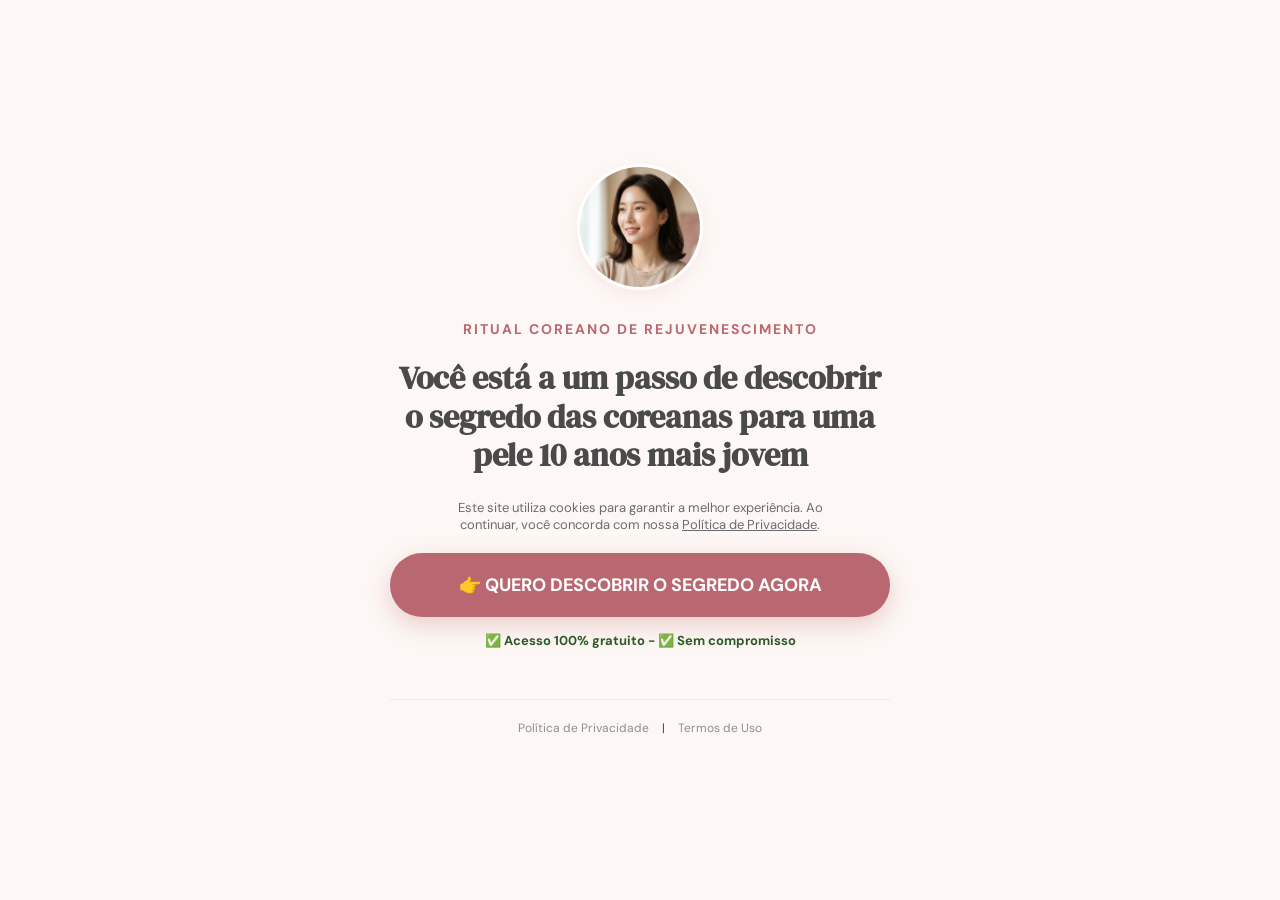
==== commit 34b8a443: "Finalizacao completa: Desacoplamento de scripts, branding Korea Beauty e autora Sandra J. Pronto par" ====
--- a/index.html
+++ b/index.html
@@ -1,3427 +1,158 @@
-﻿<!DOCTYPE html>
+<!DOCTYPE html>
 <html lang="pt-BR">
+<head>
+    <meta charset="UTF-8">
+    <meta name="viewport" content="width=device-width, initial-scale=1.0">
+    <title>Korea Beauty | Acesso</title>
+    <style>
+        @import url('https://fonts.googleapis.com/css2?family=DM+Serif+Display&family=DM+Sans:wght@400;700&display=swap');
 
-<head>
-	<meta charset="UTF-8">
-	<!-- Google tag (gtag.js) -->
-	<script async src="https://www.googletagmanager.com/gtag/js?id=AW-18073790722"></script>
-	<script>
-		window.dataLayer = window.dataLayer || [];
-		function gtag() { dataLayer.push(arguments); }
-		gtag('js', new Date());
+        :root {
+            --bg-color: #FDF8F5;
+            --primary-color: #B96871;
+            --text-color: #4A4A4A;
+            --accent-color: #D4AF37;
+            --white: #FFFFFF;
+        }
 
-		gtag('config', 'AW-18073790722');
-	</script>
-	<!-- Event snippet for CHECKOUT CAKTO conversion page -->
-	<script>
-		function gtag_report_conversion(url) {
-			var callback = function () {
-				if (typeof (url) != 'undefined') {
-					// Adiciona um atraso de 1 segundo (1000ms) antes de ir para o checkout como solicitado
-					setTimeout(function () {
-						window.location = url;
-					}, 1000);
-				}
-			};
-			gtag('event', 'conversion', {
-				'send_to': 'AW-18073790722/Kq_zCJyptJ0cEILSoKpD',
-				'event_callback': callback
-			});
-			return false;
-		}
-	</script>
-	<script>if (navigator.userAgent.match(/MSIE|Internet Explorer/i) || navigator.userAgent.match(/Trident\/7\..*?rv:11/i)) { var href = document.location.href; if (!href.match(/[?&]nowprocket/)) { if (href.indexOf("?") == -1) { if (href.indexOf("#") == -1) { document.location.href = href + "?nowprocket=1" } else { document.location.href = href.replace("#", "?nowprocket=1#") } } else { if (href.indexOf("#") == -1) { document.location.href = href + "&nowprocket=1" } else { document.location.href = href.replace("#", "&nowprocket=1#") } } } }</script>
-	<script>(() => { class RocketLazyLoadScripts { constructor() { this.v = "2.0.5", this.userEvents = ["keydown", "keyup", "mousedown", "mouseup", "mousemove", "mouseover", "mouseout", "touchmove", "touchstart", "touchend", "touchcancel", "wheel", "click", "dblclick", "input"], this.attributeEvents = ["onblur", "onclick", "oncontextmenu", "ondblclick", "onfocus", "onmousedown", "onmouseenter", "onmouseleave", "onmousemove", "onmouseout", "onmouseover", "onmouseup", "onmousewheel", "onscroll", "onsubmit"] } async t() { this.i(), this.o(), /iP(ad|hone)/.test(navigator.userAgent) && this.h(), this.u(), this.l(this), this.m(), this.k(this), this.p(this), this._(), await Promise.all([this.R(), this.L()]), this.lastBreath = Date.now(), this.S(this), this.P(), this.D(), this.O(), this.M(), await this.C(this.delayedScripts.normal), await this.C(this.delayedScripts.defer), await this.C(this.delayedScripts.async), await this.T(), await this.F(), await this.j(), await this.A(), window.dispatchEvent(new Event("rocket-allScriptsLoaded")), this.everythingLoaded = !0, this.lastTouchEnd && await new Promise(t => setTimeout(t, 500 - Date.now() + this.lastTouchEnd)), this.I(), this.H(), this.U(), this.W() } i() { this.CSPIssue = sessionStorage.getItem("rocketCSPIssue"), document.addEventListener("securitypolicyviçolation", t => { this.CSPIssue || "script-src-elem" !== t.viçolatedDirective || "data" !== t.blockedURI || (this.CSPIssue = !0, sessionStorage.setItem("rocketCSPIssue", !0)) }, { isRocket: !0 }) } o() { window.addEventListener("pageshow", t => { this.persisted = t.persisted, this.realWindowLoadedFired = !0 }, { isRocket: !0 }), window.addEventListener("pagehide", () => { this.onFirstUserAction = null }, { isRocket: !0 }) } h() { let t; function e(e) { t = e } window.addEventListener("touchstart", e, { isRocket: !0 }), window.addEventListener("touchend", function i(o) { o.changedTouches[0] && t.changedTouches[0] && Math.abs(o.changedTouches[0].pageX - t.changedTouches[0].pageX) < 10 && Math.abs(o.changedTouches[0].pageY - t.changedTouches[0].pageY) < 10 && o.timeStamp - t.timeStamp < 200 && (window.removeEventListener("touchstart", e, { isRocket: !0 }), window.removeEventListener("touchend", i, { isRocket: !0 }), "INPUT" === o.target.tagName && "text" === o.target.type || (o.target.dispatchEvent(new TouchEvent("touchend", { target: o.target, bubbles: !0 })), o.target.dispatchEvent(new MouseEvent("mouseover", { target: o.target, bubbles: !0 })), o.target.dispatchEvent(new PointerEvent("click", { target: o.target, bubbles: !0, cancelable: !0, detail: 1, clientX: o.changedTouches[0].clientX, clientY: o.changedTouches[0].clientY })), event.preventDefault())) }, { isRocket: !0 }) } q(t) { this.userActionTriggered || ("mousemove" !== t.type || this.firstMousemoveIgnored ? "keyup" === t.type || "mouseover" === t.type || "mouseout" === t.type || (this.userActionTriggered = !0, this.onFirstUserAction && this.onFirstUserAction()) : this.firstMousemoveIgnored = !0), "click" === t.type && t.preventDefault(), t.stopPropagation(), t.stopImmediatePropagation(), "touchstart" === this.lastEvent && "touchend" === t.type && (this.lastTouchEnd = Date.now()), "click" === t.type && (this.lastTouchEnd = 0), this.lastEvent = t.type, t.composedPath && t.composedPath()[0].getRootNode() instanceof ShadowRoot && (t.rocketTarget = t.composedPath()[0]), this.savedUserEvents.push(t) } u() { this.savedUserEvents = [], this.userEventHandler = this.q.bind(this), this.userEvents.forEach(t => window.addEventListener(t, this.userEventHandler, { passive: !1, isRocket: !0 })), document.addEventListener("visibilitychange", this.userEventHandler, { isRocket: !0 }) } U() { this.userEvents.forEach(t => window.removeEventListener(t, this.userEventHandler, { passive: !1, isRocket: !0 })), document.removeEventListener("visibilitychange", this.userEventHandler, { isRocket: !0 }), this.savedUserEvents.forEach(t => { (t.rocketTarget || t.target).dispatchEvent(new window[t.constructor.name](t.type, t)) }) } m() { const t = "return false", e = Array.from(this.attributeEvents, t => "data-rocket-" + t), i = "[" + this.attributeEvents.join("],[") + "]", o = "[data-rocket-" + this.attributeEvents.join("],[data-rocket-") + "]", s = (e, i, o) => { o && o !== t && (e.setAttribute("data-rocket-" + i, o), e["rocket" + i] = new Function("event", o), e.setAttribute(i, t)) }; new MutationObserver(t => { for (const n of t) "attributes" === n.type && (n.attributeName.startsWith("data-rocket-") || this.everythingLoaded ? n.attributeName.startsWith("data-rocket-") && this.everythingLoaded && this.N(n.target, n.attributeName.substring(12)) : s(n.target, n.attributeName, n.target.getAttribute(n.attributeName))), "childList" === n.type && n.addedNodes.forEach(t => { if (t.nodeType === Node.ELEMENT_NODE) if (this.everythingLoaded) for (const i of [t, ...t.querySelectorAll(o)]) for (const t of i.getAttributeNames()) e.includes(t) && this.N(i, t.substring(12)); else for (const e of [t, ...t.querySelectorAll(i)]) for (const t of e.getAttributeNames()) this.attributeEvents.includes(t) && s(e, t, e.getAttribute(t)) }) }).observe(document, { subtree: !0, childList: !0, attributeFilter: [...this.attributeEvents, ...e] }) } I() { this.attributeEvents.forEach(t => { document.querySelectorAll("[data-rocket-" + t + "]").forEach(e => { this.N(e, t) }) }) } N(t, e) { const i = t.getAttribute("data-rocket-" + e); i && (t.setAttribute(e, i), t.removeAttribute("data-rocket-" + e)) } k(t) { Object.defineProperty(HTMLElement.prototype, "onclick", { get() { return this.rocketonclick || null }, set(e) { this.rocketonclick = e, this.setAttribute(t.everythingLoaded ? "onclick" : "data-rocket-onclick", "this.rocketonclick(event)") } }) } S(t) { function e(e, i) { let o = e[i]; e[i] = null, Object.defineProperty(e, i, { get: () => o, set(s) { t.everythingLoaded ? o = s : e["rocket" + i] = o = s } }) } e(document, "onreadystatechange"), e(window, "onload"), e(window, "onpageshow"); try { Object.defineProperty(document, "readyState", { get: () => t.rocketReadyState, set(e) { t.rocketReadyState = e }, configurable: !0 }), document.readyState = "loading" } catch (t) { console.log("WPRocket DJE readyState conflict, bypassing") } } l(t) { this.originalAddEventListener = EventTarget.prototype.addEventListener, this.originalRemoveEventListener = EventTarget.prototype.removeEventListener, this.savedEventListeners = [], EventTarget.prototype.addEventListener = function (e, i, o) { o && o.isRocket || !t.B(e, this) && !t.userEvents.includes(e) || t.B(e, this) && !t.userActionTriggered || e.startsWith("rocket-") || t.everythingLoaded ? t.originalAddEventListener.call(this, e, i, o) : (t.savedEventListeners.push({ target: this, remove: !1, type: e, func: i, options: o }), "mouseenter" !== e && "mouseleave" !== e || t.originalAddEventListener.call(this, e, t.savedUserEvents.push, o)) }, EventTarget.prototype.removeEventListener = function (e, i, o) { o && o.isRocket || !t.B(e, this) && !t.userEvents.includes(e) || t.B(e, this) && !t.userActionTriggered || e.startsWith("rocket-") || t.everythingLoaded ? t.originalRemoveEventListener.call(this, e, i, o) : t.savedEventListeners.push({ target: this, remove: !0, type: e, func: i, options: o }) } } J(t, e) { this.savedEventListeners = this.savedEventListeners.filter(i => { let o = i.type, s = i.target || window; return e !== o || t !== s || (this.B(o, s) && (i.type = "rocket-" + o), this.$(i), !1) }) } H() { EventTarget.prototype.addEventListener = this.originalAddEventListener, EventTarget.prototype.removeEventListener = this.originalRemoveEventListener, this.savedEventListeners.forEach(t => this.$(t)) } $(t) { t.remove ? this.originalRemoveEventListener.call(t.target, t.type, t.func, t.options) : this.originalAddEventListener.call(t.target, t.type, t.func, t.options) } p(t) { let e; function i(e) { return t.everythingLoaded ? e : e.split(" ").map(t => "load" === t || t.startsWith("load.") ? "rocket-jquery-load" : t).join(" ") } function o(o) { function s(e) { const s = o.fn[e]; o.fn[e] = o.fn.init.prototype[e] = function () { return this[0] === window && t.userActionTriggered && ("string" == typeof arguments[0] || arguments[0] instanceof String ? arguments[0] = i(arguments[0]) : "object" == typeof arguments[0] && Object.keys(arguments[0]).forEach(t => { const e = arguments[0][t]; delete arguments[0][t], arguments[0][i(t)] = e })), s.apply(this, arguments), this } } if (o && o.fn && !t.allJQueries.includes(o)) { const e = { DOMContentLoaded: [], "rocket-DOMContentLoaded": [] }; for (const t in e) document.addEventListener(t, () => { e[t].forEach(t => t()) }, { isRocket: !0 }); o.fn.ready = o.fn.init.prototype.ready = function (i) { function s() { parseInt(o.fn.jquery) > 2 ? setTimeout(() => i.bind(document)(o)) : i.bind(document)(o) } return "function" == typeof i && (t.realDomReadyFired ? !t.userActionTriggered || t.fauxDomReadyFired ? s() : e["rocket-DOMContentLoaded"].push(s) : e.DOMContentLoaded.push(s)), this }, s("on"), s("one"), s("off"), t.allJQueries.push(o) } e = o } t.allJQueries = [], o(window.jQuery), Object.defineProperty(window, "jQuery", { get: () => e, set(t) { o(t) } }) } P() { const t = new Map; document.write = document.writeln = function (e) { const i = document.currentScript, o = document.createRange(), s = i.parentElement; let n = t.get(i); void 0 === n && (n = i.nextSibling, t.set(i, n)); const c = document.createDocumentFragment(); o.setStart(c, 0), c.appendChild(o.createContextualFragment(e)), s.insertBefore(c, n) } } async R() { return new Promise(t => { this.userActionTriggered ? t() : this.onFirstUserAction = t }) } async L() { return new Promise(t => { document.addEventListener("DOMContentLoaded", () => { this.realDomReadyFired = !0, t() }, { isRocket: !0 }) }) } async j() { return this.realWindowLoadedFired ? Promise.resolve() : new Promise(t => { window.addEventListener("load", t, { isRocket: !0 }) }) } M() { this.pendingScripts = []; this.scriptsMutationObserver = new MutationObserver(t => { for (const e of t) e.addedNodes.forEach(t => { "SCRIPT" !== t.tagName || !t.src || t.noModule || t.isWPRocket || this.pendingScripts.push({ script: t, promise: new Promise(e => { const i = () => { const i = this.pendingScripts.findIndex(e => e.script === t); i >= 0 && this.pendingScripts.splice(i, 1), e() }; t.addEventListener("load", i, { isRocket: !0 }), t.addEventListener("error", i, { isRocket: !0 }), setTimeout(i, 1e3) }) }) }) }), this.scriptsMutationObserver.observe(document, { childList: !0, subtree: !0 }) } async F() { await this.X(), this.pendingScripts.length ? (await this.pendingScripts[0].promise, await this.F()) : this.scriptsMutationObserver.disconnect() } D() { this.delayedScripts = { normal: [], async: [], defer: [] }, document.querySelectorAll("script[type$=rocketlazyloadscript]").forEach(t => { t.hasAttribute("data-rocket-src") ? t.hasAttribute("async") && !1 !== t.async ? this.delayedScripts.async.push(t) : t.hasAttribute("defer") && !1 !== t.defer || "module" === t.getAttribute("data-rocket-type") ? this.delayedScripts.defer.push(t) : this.delayedScripts.normal.push(t) : this.delayedScripts.normal.push(t) }) } async _() { await this.L(); let t = []; document.querySelectorAll("script[type$=rocketlazyloadscript][data-rocket-src]").forEach(e => { let i = e.getAttribute("data-rocket-src"); if (i && !i.startsWith("data:")) { i.startsWith("//") && (i = location.protocol + i); try { const o = new URL(i).origin; o !== location.origin && t.push({ src: o, crossOrigin: e.crossOrigin || "module" === e.getAttribute("data-rocket-type") }) } catch (t) { } } }), t = [...new Map(t.map(t => [JSON.stringify(t), t])).values()], this.Y(t, "preconnect") } async G(t) { if (await this.K(), !0 !== t.noModule || !("noModule" in HTMLScriptElement.prototype)) return new Promise(e => { let i; function o() { (i || t).setAttribute("data-rocket-status", "executed"), e() } try { if (navigator.userAgent.includes("Firefox/") || "" === navigator.vendor || this.CSPIssue) i = document.createElement("script"), [...t.attributes].forEach(t => { let e = t.nodeName; "type" !== e && ("data-rocket-type" === e && (e = "type"), "data-rocket-src" === e && (e = "src"), i.setAttribute(e, t.nodeValue)) }), t.text && (i.text = t.text), t.nonce && (i.nonce = t.nonce), i.hasAttribute("src") ? (i.addEventListener("load", o, { isRocket: !0 }), i.addEventListener("error", () => { i.setAttribute("data-rocket-status", "failed-network"), e() }, { isRocket: !0 }), setTimeout(() => { i.isConnected || e() }, 1)) : (i.text = t.text, o()), i.isWPRocket = !0, t.parentNode.replaceChild(i, t); else { const i = t.getAttribute("data-rocket-type"), s = t.getAttribute("data-rocket-src"); i ? (t.type = i, t.removeAttribute("data-rocket-type")) : t.removeAttribute("type"), t.addEventListener("load", o, { isRocket: !0 }), t.addEventListener("error", i => { this.CSPIssue && i.target.src.startsWith("data:") ? (console.log("WPRocket: CSP fallback activated"), t.removeAttribute("src"), this.G(t).then(e)) : (t.setAttribute("data-rocket-status", "failed-network"), e()) }, { isRocket: !0 }), s ? (t.fetchPriority = "high", t.removeAttribute("data-rocket-src"), t.src = s) : t.src = "data:text/javascript;base64," + window.btoa(unescape(encodeURIComponent(t.text))) } } catch (i) { t.setAttribute("data-rocket-status", "failed-transform"), e() } }); t.setAttribute("data-rocket-status", "skipped") } async C(t) { const e = t.shift(); return e ? (e.isConnected && await this.G(e), this.C(t)) : Promise.resolve() } O() { this.Y([...this.delayedScripts.normal, ...this.delayedScripts.defer, ...this.delayedScripts.async], "preload") } Y(t, e) { this.trash = this.trash || []; let i = !0; var o = document.createDocumentFragment(); t.forEach(t => { const s = t.getAttribute && t.getAttribute("data-rocket-src") || t.src; if (s && !s.startsWith("data:")) { const n = document.createElement("link"); n.href = s, n.rel = e, "preconnect" !== e && (n.as = "script", n.fetchPriority = i ? "high" : "low"), t.getAttribute && "module" === t.getAttribute("data-rocket-type") && (n.crossOrigin = !0), t.crossOrigin && (n.crossOrigin = t.crossOrigin), t.integrity && (n.integrity = t.integrity), t.nonce && (n.nonce = t.nonce), o.appendChild(n), this.trash.push(n), i = !1 } }), document.head.appendChild(o) } W() { this.trash.forEach(t => t.remove()) } async T() { try { document.readyState = "interactive" } catch (t) { } this.fauxDomReadyFired = !0; try { await this.K(), this.J(document, "readystatechange"), document.dispatchEvent(new Event("rocket-readystatechange")), await this.K(), document.rocketonreadystatechange && document.rocketonreadystatechange(), await this.K(), this.J(document, "DOMContentLoaded"), document.dispatchEvent(new Event("rocket-DOMContentLoaded")), await this.K(), this.J(window, "DOMContentLoaded"), window.dispatchEvent(new Event("rocket-DOMContentLoaded")) } catch (t) { console.error(t) } } async A() { try { document.readyState = "complete" } catch (t) { } try { await this.K(), this.J(document, "readystatechange"), document.dispatchEvent(new Event("rocket-readystatechange")), await this.K(), document.rocketonreadystatechange && document.rocketonreadystatechange(), await this.K(), this.J(window, "load"), window.dispatchEvent(new Event("rocket-load")), await this.K(), window.rocketonload && window.rocketonload(), await this.K(), this.allJQueries.forEach(t => t(window).trigger("rocket-jquery-load")), await this.K(), this.J(window, "pageshow"); const t = new Event("rocket-pageshow"); t.persisted = this.persisted, window.dispatchEvent(t), await this.K(), window.rocketonpageshow && window.rocketonpageshow({ persisted: this.persisted }) } catch (t) { console.error(t) } } async K() { Date.now() - this.lastBreath > 45 && (await this.X(), this.lastBreath = Date.now()) } async X() { return document.hidden ? new Promise(t => setTimeout(t)) : new Promise(t => requestAnimationFrame(t)) } B(t, e = window) { return e === document && "readystatechange" === t || (e === document && "DOMContentLoaded" === t || (e === window && "DOMContentLoaded" === t || (e === window && "load" === t || e === window && "pageshow" === t))) } static run() { (new RocketLazyLoadScripts).t() } } RocketLazyLoadScripts.run() })();
-	</script>
+        body {
+            background-color: var(--bg-color);
+            font-family: 'DM Sans', sans-serif;
+            color: var(--text-color);
+            margin: 0;
+            padding: 0;
+            display: flex;
+            justify-content: center;
+            align-items: center;
+            min-height: 100vh;
+            text-align: center;
+        }
 
-	<title>Korea Beauty</title>
-	<link data-rocket-prefetch="" href="https://fonts.googleapis.com" rel="dns-prefetch">
-	<link data-rocket-preload="" as="style"
-		href="https://fonts.googleapis.com/css?family=DM%20Serif%20Display%3A100%2C100italic%2C200%2C200italic%2C300%2C300italic%2C400%2C400italic%2C500%2C500italic%2C600%2C600italic%2C700%2C700italic%2C800%2C800italic%2C900%2C900italic%7CDM%20Sans%3A100%2C100italic%2C200%2C200italic%2C300%2C300italic%2C400%2C400italic%2C500%2C500italic%2C600%2C600italic%2C700%2C700italic%2C800%2C800italic%2C900%2C900italic%7CSource%20Sans%203%3A100%2C100italic%2C200%2C200italic%2C300%2C300italic%2C400%2C400italic%2C500%2C500italic%2C600%2C600italic%2C700%2C700italic%2C800%2C800italic%2C900%2C900italic&display=swap"
-		rel="preload">
-	<link
-		href="https://fonts.googleapis.com/css?family=DM%20Serif%20Display%3A100%2C100italic%2C200%2C200italic%2C300%2C300italic%2C400%2C400italic%2C500%2C500italic%2C600%2C600italic%2C700%2C700italic%2C800%2C800italic%2C900%2C900italic%7CDM%20Sans%3A100%2C100italic%2C200%2C200italic%2C300%2C300italic%2C400%2C400italic%2C500%2C500italic%2C600%2C600italic%2C700%2C700italic%2C800%2C800italic%2C900%2C900italic%7CSource%20Sans%203%3A100%2C100italic%2C200%2C200italic%2C300%2C300italic%2C400%2C400italic%2C500%2C500italic%2C600%2C600italic%2C700%2C700italic%2C800%2C800italic%2C900%2C900italic&display=swap"
-		media="print" onload="this.media='all'" rel="stylesheet">
-	<noscript data-wpr-hosted-gf-parameters="">
-		<link rel="stylesheet"
-			href="https://fonts.googleapis.com/css?family=DM%20Serif%20Display%3A100%2C100italic%2C200%2C200italic%2C300%2C300italic%2C400%2C400italic%2C500%2C500italic%2C600%2C600italic%2C700%2C700italic%2C800%2C800italic%2C900%2C900italic%7CDM%20Sans%3A100%2C100italic%2C200%2C200italic%2C300%2C300italic%2C400%2C400italic%2C500%2C500italic%2C600%2C600italic%2C700%2C700italic%2C800%2C800italic%2C900%2C900italic%7CSource%20Sans%203%3A100%2C100italic%2C200%2C200italic%2C300%2C300italic%2C400%2C400italic%2C500%2C500italic%2C600%2C600italic%2C700%2C700italic%2C800%2C800italic%2C900%2C900italic&display=swap">
-	</noscript>
-	<meta name="robots" content="max-image-preview:large">
-	<link href="https://fonts.gstatic.com" crossorigin="" rel="preconnect">
-	<link rel="alternate" type="application/rss+xml" title="Feed para Korea Beauty »"
-		href="https://damibeauty.com.br/feed/">
-	<link rel="alternate" type="application/rss+xml" title="Feed de comentários para Korea Beauty »"
-		href="https://damibeauty.com.br/comments/feed/">
-	<link rel="alternate" title="oEmbed (JSON)" type="application/json+oembed"
-		href="https://damibeauty.com.br/wp-json/oembed/1.0/embed?url=https%3A%2F%2Fdamibeauty.com.br%2Fprotocolo-cp%2F">
-	<link rel="alternate" title="oEmbed (XML)" type="text/xml+oembed"
-		href="https://damibeauty.com.br/wp-json/oembed/1.0/embed?url=https%3A%2F%2Fdamibeauty.com.br%2Fprotocolo-cp%2F&format=xml">
-	<style id="wp-img-auto-sizes-contain-inline-css">
-		img:is([sizes=auto i], [sizes^="auto," i]) {
-			contain-intrinsic-size: 3000px 1500px
-		}
+        .presell-card {
+            max-width: 500px;
+            width: 90%;
+            padding: 20px;
+            margin: 20px auto;
+        }
 
-		/*# sourceURL=wp-img-auto-sizes-contain-inline-css */
-	</style>
-	<style id="wp-emoji-styles-inline-css">
-		img.wp-smiley,
-		img.emoji {
-			display: inline !important;
-			border: none !important;
-			box-shadow: none !important;
-			height: 1em !important;
-			width: 1em !important;
-			margin: 0 0.07em !important;
-			vertical-align: -0.1em !important;
-			background: none !important;
-			padding: 0 !important;
-		}
+        .hero-img {
+            width: 120px;
+            height: 120px;
+            border-radius: 50%;
+            object-fit: cover;
+            margin-bottom: 25px;
+            box-shadow: 0 5px 15px rgba(185, 104, 113, 0.1);
+            border: 3px solid var(--white);
+        }
 
-		/*# sourceURL=wp-emoji-styles-inline-css */
-	</style>
-	<style id="global-styles-inline-css">
-		:root {
-			--wp--preset--aspect-ratio--square: 1;
-			--wp--preset--aspect-ratio--4-3: 4/3;
-			--wp--preset--aspect-ratio--3-4: 3/4;
-			--wp--preset--aspect-ratio--3-2: 3/2;
-			--wp--preset--aspect-ratio--2-3: 2/3;
-			--wp--preset--aspect-ratio--16-9: 16/9;
-			--wp--preset--aspect-ratio--9-16: 9/16;
-			--wp--preset--color--black: #000000;
-			--wp--preset--color--cyan-bluish-gray: #abb8c3;
-			--wp--preset--color--white: #ffffff;
-			--wp--preset--color--pale-pink: #f78da7;
-			--wp--preset--color--vivid-red: #cf2e2e;
-			--wp--preset--color--luminous-vivid-orange: #ff6900;
-			--wp--preset--color--luminous-vivid-amber: #fcb900;
-			--wp--preset--color--light-green-cyan: #7bdcb5;
-			--wp--preset--color--vivid-green-cyan: #00d084;
-			--wp--preset--color--pale-cyan-blue: #8ed1fc;
-			--wp--preset--color--vivid-cyan-blue: #0693e3;
-			--wp--preset--color--vivid-purple: #9b51e0;
-			--wp--preset--gradient--vivid-cyan-blue-to-vivid-purple: linear-gradient(135deg, rgb(6, 147, 227) 0%, rgb(155, 81, 224) 100%);
-			--wp--preset--gradient--light-green-cyan-to-vivid-green-cyan: linear-gradient(135deg, rgb(122, 220, 180) 0%, rgb(0, 208, 130) 100%);
-			--wp--preset--gradient--luminous-vivid-amber-to-luminous-vivid-orange: linear-gradient(135deg, rgb(252, 185, 0) 0%, rgb(255, 105, 0) 100%);
-			--wp--preset--gradient--luminous-vivid-orange-to-vivid-red: linear-gradient(135deg, rgb(255, 105, 0) 0%, rgb(207, 46, 46) 100%);
-			--wp--preset--gradient--very-light-gray-to-cyan-bluish-gray: linear-gradient(135deg, rgb(238, 238, 238) 0%, rgb(169, 184, 195) 100%);
-			--wp--preset--gradient--cool-to-warm-spectrum: linear-gradient(135deg, rgb(74, 234, 220) 0%, rgb(151, 120, 209) 20%, rgb(207, 42, 186) 40%, rgb(238, 44, 130) 60%, rgb(251, 105, 98) 80%, rgb(254, 248, 76) 100%);
-			--wp--preset--gradient--blush-light-purple: linear-gradient(135deg, rgb(255, 206, 236) 0%, rgb(152, 150, 240) 100%);
-			--wp--preset--gradient--blush-bordeaux: linear-gradient(135deg, rgb(254, 205, 165) 0%, rgb(254, 45, 45) 50%, rgb(107, 0, 62) 100%);
-			--wp--preset--gradient--luminous-dusk: linear-gradient(135deg, rgb(255, 203, 112) 0%, rgb(199, 81, 192) 50%, rgb(65, 88, 208) 100%);
-			--wp--preset--gradient--pale-ocean: linear-gradient(135deg, rgb(255, 245, 203) 0%, rgb(182, 227, 212) 50%, rgb(51, 167, 181) 100%);
-			--wp--preset--gradient--electric-grass: linear-gradient(135deg, rgb(202, 248, 128) 0%, rgb(113, 206, 126) 100%);
-			--wp--preset--gradient--midnight: linear-gradient(135deg, rgb(2, 3, 129) 0%, rgb(40, 116, 252) 100%);
-			--wp--preset--font-size--small: 13px;
-			--wp--preset--font-size--medium: 20px;
-			--wp--preset--font-size--large: 36px;
-			--wp--preset--font-size--x-large: 42px;
-			--wp--preset--spacing--20: 0.44rem;
-			--wp--preset--spacing--30: 0.67rem;
-			--wp--preset--spacing--40: 1rem;
-			--wp--preset--spacing--50: 1.5rem;
-			--wp--preset--spacing--60: 2.25rem;
-			--wp--preset--spacing--70: 3.38rem;
-			--wp--preset--spacing--80: 5.06rem;
-			--wp--preset--shadow--natural: 6px 6px 9px rgba(0, 0, 0, 0.2);
-			--wp--preset--shadow--deep: 12px 12px 50px rgba(0, 0, 0, 0.4);
-			--wp--preset--shadow--sharp: 6px 6px 0px rgba(0, 0, 0, 0.2);
-			--wp--preset--shadow--outlined: 6px 6px 0px -3px rgb(255, 255, 255), 6px 6px rgb(0, 0, 0);
-			--wp--preset--shadow--crisp: 6px 6px 0px rgb(0, 0, 0);
-		}
+        .tagline {
+            font-size: 14px;
+            text-transform: uppercase;
+            letter-spacing: 2px;
+            color: var(--primary-color);
+            font-weight: 700;
+            margin-bottom: 15px;
+            display: block;
+        }
 
-		:root {
-			--wp--style--global--content-size: 800px;
-			--wp--style--global--wide-size: 1200px;
-		}
+        h1 {
+            font-family: 'DM Serif Display', serif;
+            font-size: 32px;
+            color: var(--text-color);
+            line-height: 1.2;
+            margin-bottom: 25px;
+        }
 
-		:where(body) {
-			margin: 0;
-		}
+        .cookie-subtext {
+            font-size: 13px;
+            opacity: 0.8;
+            margin-bottom: 20px;
+            max-width: 400px;
+            margin-left: auto;
+            margin-right: auto;
+        }
 
-		.wp-site-blocks>.alignleft {
-			float: left;
-			margin-right: 2em;
-		}
+        .cookie-subtext a {
+            color: var(--text-color);
+            text-decoration: underline;
+        }
 
-		.wp-site-blocks>.alignright {
-			float: right;
-			margin-left: 2em;
-		}
+        .btn {
+            background-color: var(--primary-color);
+            color: white;
+            padding: 20px 30px;
+            border-radius: 50px;
+            text-decoration: none;
+            font-weight: bold;
+            font-size: 18px;
+            display: inline-block;
+            transition: all 0.3s ease;
+            box-shadow: 0 8px 25px rgba(185, 104, 113, 0.3);
+            border: none;
+            cursor: pointer;
+            width: 100%;
+            box-sizing: border-box;
+        }
 
-		.wp-site-blocks>.aligncenter {
-			justify-content: center;
-			margin-left: auto;
-			margin-right: auto;
-		}
+        .btn:hover {
+            background-color: #a3565e;
+            transform: translateY(-3px);
+            box-shadow: 0 12px 30px rgba(185, 104, 113, 0.4);
+        }
 
-		:where(.wp-site-blocks)>* {
-			margin-block-start: 24px;
-			margin-block-end: 0;
-		}
+        .micro-copy {
+            margin-top: 15px;
+            font-size: 13px;
+            color: #2D5A27; /* Soft success green */
+            font-weight: 700;
+        }
 
-		:where(.wp-site-blocks)> :first-child {
-			margin-block-start: 0;
-		}
+        .footer {
+            margin-top: 50px;
+            font-size: 12px;
+            border-top: 1px solid rgba(0,0,0,0.05);
+            padding-top: 20px;
+        }
 
-		:where(.wp-site-blocks)> :last-child {
-			margin-block-end: 0;
-		}
+        .footer a {
+            color: var(--text-color);
+            text-decoration: none;
+            margin: 0 10px;
+            opacity: 0.6;
+        }
 
-		:root {
-			--wp--style--block-gap: 24px;
-		}
+        .footer a:hover {
+            opacity: 1;
+        }
 
-		:root :where(.is-layout-flow)> :first-child {
-			margin-block-start: 0;
-		}
+        @media (max-width: 480px) {
+            h1 { font-size: 28px; }
+            .hero-img { width: 100px; height: 100px; }
+        }
+    </style>
+</head>
+<body>
+    <div class="presell-card">
+        <img src="images/presell-woman.png" alt="Pele Jovem Coreana" class="hero-img">
+        
+        <span class="tagline">Ritual Coreano de Rejuvenescimento</span>
+        
+        <h1>Você está a um passo de descobrir o segredo das coreanas para uma pele 10 anos mais jovem</h1>
+        
+        <p class="cookie-subtext">
+            Este site utiliza cookies para garantir a melhor experiência. Ao continuar, você concorda com nossa <a href="politicas.html">Política de Privacidade</a>.
+        </p>
 
-		:root :where(.is-layout-flow)> :last-child {
-			margin-block-end: 0;
-		}
+        <a href="protocolo.html" class="btn">👉 QUERO DESCOBRIR O SEGREDO AGORA</a>
 
-		:root :where(.is-layout-flow)>* {
-			margin-block-start: 24px;
-			margin-block-end: 0;
-		}
+        <div class="micro-copy">
+            ✅ Acesso 100% gratuito - ✅ Sem compromisso
+        </div>
 
-		:root :where(.is-layout-constrained)> :first-child {
-			margin-block-start: 0;
-		}
-
-		:root :where(.is-layout-constrained)> :last-child {
-			margin-block-end: 0;
-		}
-
-		:root :where(.is-layout-constrained)>* {
-			margin-block-start: 24px;
-			margin-block-end: 0;
-		}
-
-		:root :where(.is-layout-flex) {
-			gap: 24px;
-		}
-
-		:root :where(.is-layout-grid) {
-			gap: 24px;
-		}
-
-		.is-layout-flow>.alignleft {
-			float: left;
-			margin-inline-start: 0;
-			margin-inline-end: 2em;
-		}
-
-		.is-layout-flow>.alignright {
-			float: right;
-			margin-inline-start: 2em;
-			margin-inline-end: 0;
-		}
-
-		.is-layout-flow>.aligncenter {
-			margin-left: auto !important;
-			margin-right: auto !important;
-		}
-
-		.is-layout-constrained>.alignleft {
-			float: left;
-			margin-inline-start: 0;
-			margin-inline-end: 2em;
-		}
-
-		.is-layout-constrained>.alignright {
-			float: right;
-			margin-inline-start: 2em;
-			margin-inline-end: 0;
-		}
-
-		.is-layout-constrained>.aligncenter {
-			margin-left: auto !important;
-			margin-right: auto !important;
-		}
-
-		.is-layout-constrained> :where(:not(.alignleft):not(.alignright):not(.alignfull)) {
-			max-width: var(--wp--style--global--content-size);
-			margin-left: auto !important;
-			margin-right: auto !important;
-		}
-
-		.is-layout-constrained>.alignwide {
-			max-width: var(--wp--style--global--wide-size);
-		}
-
-		body .is-layout-flex {
-			display: flex;
-		}
-
-		.is-layout-flex {
-			flex-wrap: wrap;
-			align-items: center;
-		}
-
-		.is-layout-flex> :is(*, div) {
-			margin: 0;
-		}
-
-		body .is-layout-grid {
-			display: grid;
-		}
-
-		.is-layout-grid> :is(*, div) {
-			margin: 0;
-		}
-
-		body {
-			padding-top: 0px;
-			padding-right: 0px;
-			padding-bottom: 0px;
-			padding-left: 0px;
-		}
-
-		a:where(:not(.wp-element-button)) {
-			text-decoration: underline;
-		}
-
-		:root :where(.wp-element-button, .wp-block-button__link) {
-			background-color: #32373c;
-			border-width: 0;
-			color: #fff;
-			font-family: inherit;
-			font-size: inherit;
-			font-style: inherit;
-			font-weight: inherit;
-			letter-spacing: inherit;
-			line-height: inherit;
-			padding-top: calc(0.667em + 2px);
-			padding-right: calc(1.333em + 2px);
-			padding-bottom: calc(0.667em + 2px);
-			padding-left: calc(1.333em + 2px);
-			text-decoration: none;
-			text-transform: inherit;
-		}
-
-		.has-black-color {
-			color: var(--wp--preset--color--black) !important;
-		}
-
-		.has-cyan-bluish-gray-color {
-			color: var(--wp--preset--color--cyan-bluish-gray) !important;
-		}
-
-		.has-white-color {
-			color: var(--wp--preset--color--white) !important;
-		}
-
-		.has-pale-pink-color {
-			color: var(--wp--preset--color--pale-pink) !important;
-		}
-
-		.has-vivid-red-color {
-			color: var(--wp--preset--color--vivid-red) !important;
-		}
-
-		.has-luminous-vivid-orange-color {
-			color: var(--wp--preset--color--luminous-vivid-orange) !important;
-		}
-
-		.has-luminous-vivid-amber-color {
-			color: var(--wp--preset--color--luminous-vivid-amber) !important;
-		}
-
-		.has-light-green-cyan-color {
-			color: var(--wp--preset--color--light-green-cyan) !important;
-		}
-
-		.has-vivid-green-cyan-color {
-			color: var(--wp--preset--color--vivid-green-cyan) !important;
-		}
-
-		.has-pale-cyan-blue-color {
-			color: var(--wp--preset--color--pale-cyan-blue) !important;
-		}
-
-		.has-vivid-cyan-blue-color {
-			color: var(--wp--preset--color--vivid-cyan-blue) !important;
-		}
-
-		.has-vivid-purple-color {
-			color: var(--wp--preset--color--vivid-purple) !important;
-		}
-
-		.has-black-background-color {
-			background-color: var(--wp--preset--color--black) !important;
-		}
-
-		.has-cyan-bluish-gray-background-color {
-			background-color: var(--wp--preset--color--cyan-bluish-gray) !important;
-		}
-
-		.has-white-background-color {
-			background-color: var(--wp--preset--color--white) !important;
-		}
-
-		.has-pale-pink-background-color {
-			background-color: var(--wp--preset--color--pale-pink) !important;
-		}
-
-		.has-vivid-red-background-color {
-			background-color: var(--wp--preset--color--vivid-red) !important;
-		}
-
-		.has-luminous-vivid-orange-background-color {
-			background-color: var(--wp--preset--color--luminous-vivid-orange) !important;
-		}
-
-		.has-luminous-vivid-amber-background-color {
-			background-color: var(--wp--preset--color--luminous-vivid-amber) !important;
-		}
-
-		.has-light-green-cyan-background-color {
-			background-color: var(--wp--preset--color--light-green-cyan) !important;
-		}
-
-		.has-vivid-green-cyan-background-color {
-			background-color: var(--wp--preset--color--vivid-green-cyan) !important;
-		}
-
-		.has-pale-cyan-blue-background-color {
-			background-color: var(--wp--preset--color--pale-cyan-blue) !important;
-		}
-
-		.has-vivid-cyan-blue-background-color {
-			background-color: var(--wp--preset--color--vivid-cyan-blue) !important;
-		}
-
-		.has-vivid-purple-background-color {
-			background-color: var(--wp--preset--color--vivid-purple) !important;
-		}
-
-		.has-black-border-color {
-			border-color: var(--wp--preset--color--black) !important;
-		}
-
-		.has-cyan-bluish-gray-border-color {
-			border-color: var(--wp--preset--color--cyan-bluish-gray) !important;
-		}
-
-		.has-white-border-color {
-			border-color: var(--wp--preset--color--white) !important;
-		}
-
-		.has-pale-pink-border-color {
-			border-color: var(--wp--preset--color--pale-pink) !important;
-		}
-
-		.has-vivid-red-border-color {
-			border-color: var(--wp--preset--color--vivid-red) !important;
-		}
-
-		.has-luminous-vivid-orange-border-color {
-			border-color: var(--wp--preset--color--luminous-vivid-orange) !important;
-		}
-
-		.has-luminous-vivid-amber-border-color {
-			border-color: var(--wp--preset--color--luminous-vivid-amber) !important;
-		}
-
-		.has-light-green-cyan-border-color {
-			border-color: var(--wp--preset--color--light-green-cyan) !important;
-		}
-
-		.has-vivid-green-cyan-border-color {
-			border-color: var(--wp--preset--color--vivid-green-cyan) !important;
-		}
-
-		.has-pale-cyan-blue-border-color {
-			border-color: var(--wp--preset--color--pale-cyan-blue) !important;
-		}
-
-		.has-vivid-cyan-blue-border-color {
-			border-color: var(--wp--preset--color--vivid-cyan-blue) !important;
-		}
-
-		.has-vivid-purple-border-color {
-			border-color: var(--wp--preset--color--vivid-purple) !important;
-		}
-
-		.has-vivid-cyan-blue-to-vivid-purple-gradient-background {
-			background: var(--wp--preset--gradient--vivid-cyan-blue-to-vivid-purple) !important;
-		}
-
-		.has-light-green-cyan-to-vivid-green-cyan-gradient-background {
-			background: var(--wp--preset--gradient--light-green-cyan-to-vivid-green-cyan) !important;
-		}
-
-		.has-luminous-vivid-amber-to-luminous-vivid-orange-gradient-background {
-			background: var(--wp--preset--gradient--luminous-vivid-amber-to-luminous-vivid-orange) !important;
-		}
-
-		.has-luminous-vivid-orange-to-vivid-red-gradient-background {
-			background: var(--wp--preset--gradient--luminous-vivid-orange-to-vivid-red) !important;
-		}
-
-		.has-very-light-gray-to-cyan-bluish-gray-gradient-background {
-			background: var(--wp--preset--gradient--very-light-gray-to-cyan-bluish-gray) !important;
-		}
-
-		.has-cool-to-warm-spectrum-gradient-background {
-			background: var(--wp--preset--gradient--cool-to-warm-spectrum) !important;
-		}
-
-		.has-blush-light-purple-gradient-background {
-			background: var(--wp--preset--gradient--blush-light-purple) !important;
-		}
-
-		.has-blush-bordeaux-gradient-background {
-			background: var(--wp--preset--gradient--blush-bordeaux) !important;
-		}
-
-		.has-luminous-dusk-gradient-background {
-			background: var(--wp--preset--gradient--luminous-dusk) !important;
-		}
-
-		.has-pale-ocean-gradient-background {
-			background: var(--wp--preset--gradient--pale-ocean) !important;
-		}
-
-		.has-electric-grass-gradient-background {
-			background: var(--wp--preset--gradient--electric-grass) !important;
-		}
-
-		.has-midnight-gradient-background {
-			background: var(--wp--preset--gradient--midnight) !important;
-		}
-
-		.has-small-font-size {
-			font-size: var(--wp--preset--font-size--small) !important;
-		}
-
-		.has-medium-font-size {
-			font-size: var(--wp--preset--font-size--medium) !important;
-		}
-
-		.has-large-font-size {
-			font-size: var(--wp--preset--font-size--large) !important;
-		}
-
-		.has-x-large-font-size {
-			font-size: var(--wp--preset--font-size--x-large) !important;
-		}
-
-		:root :where(.wp-block-pullquote) {
-			font-size: 1.5em;
-			line-height: 1.6;
-		}
-
-		/*# sourceURL=global-styles-inline-css */
-	</style>
-	<link data-minify="1" rel="stylesheet" id="hello-elementor-css" href="css/reset.css" media="all">
-	<link data-minify="1" rel="stylesheet" id="hello-elementor-theme-style-css" href="css/theme.css" media="all">
-	<link data-minify="1" rel="stylesheet" id="hello-elementor-header-footer-css" href="css/header-footer.css"
-		media="all">
-	<link rel="stylesheet" id="elementor-frontend-css" href="css/custom-frontend.min.css" media="all">
-	<style id="elementor-frontend-inline-css">
-		@-webkit-keyframes ha_fadeIn {
-			0% {
-				opacity: 0
-			}
-
-			to {
-				opacity: 1
-			}
-		}
-
-		@keyframes ha_fadeIn {
-			0% {
-				opacity: 0
-			}
-
-			to {
-				opacity: 1
-			}
-		}
-
-		@-webkit-keyframes ha_zoomIn {
-			0% {
-				opacity: 0;
-				-webkit-transform: scale3d(.3, .3, .3);
-				transform: scale3d(.3, .3, .3)
-			}
-
-			50% {
-				opacity: 1
-			}
-		}
-
-		@keyframes ha_zoomIn {
-			0% {
-				opacity: 0;
-				-webkit-transform: scale3d(.3, .3, .3);
-				transform: scale3d(.3, .3, .3)
-			}
-
-			50% {
-				opacity: 1
-			}
-		}
-
-		@-webkit-keyframes ha_rollIn {
-			0% {
-				opacity: 0;
-				-webkit-transform: translate3d(-100%, 0, 0) rotate3d(0, 0, 1, -120deg);
-				transform: translate3d(-100%, 0, 0) rotate3d(0, 0, 1, -120deg)
-			}
-
-			to {
-				opacity: 1
-			}
-		}
-
-		@keyframes ha_rollIn {
-			0% {
-				opacity: 0;
-				-webkit-transform: translate3d(-100%, 0, 0) rotate3d(0, 0, 1, -120deg);
-				transform: translate3d(-100%, 0, 0) rotate3d(0, 0, 1, -120deg)
-			}
-
-			to {
-				opacity: 1
-			}
-		}
-
-		@-webkit-keyframes ha_bounce {
-
-			0%,
-			20%,
-			53%,
-			to {
-				-webkit-animation-timing-function: cubic-bezier(.215, .61, .355, 1);
-				animation-timing-function: cubic-bezier(.215, .61, .355, 1)
-			}
-
-			40%,
-			43% {
-				-webkit-transform: translate3d(0, -30px, 0) scaleY(1.1);
-				transform: translate3d(0, -30px, 0) scaleY(1.1);
-				-webkit-animation-timing-function: cubic-bezier(.755, .05, .855, .06);
-				animation-timing-function: cubic-bezier(.755, .05, .855, .06)
-			}
-
-			70% {
-				-webkit-transform: translate3d(0, -15px, 0) scaleY(1.05);
-				transform: translate3d(0, -15px, 0) scaleY(1.05);
-				-webkit-animation-timing-function: cubic-bezier(.755, .05, .855, .06);
-				animation-timing-function: cubic-bezier(.755, .05, .855, .06)
-			}
-
-			80% {
-				-webkit-transition-timing-function: cubic-bezier(.215, .61, .355, 1);
-				transition-timing-function: cubic-bezier(.215, .61, .355, 1);
-				-webkit-transform: translate3d(0, 0, 0) scaleY(.95);
-				transform: translate3d(0, 0, 0) scaleY(.95)
-			}
-
-			90% {
-				-webkit-transform: translate3d(0, -4px, 0) scaleY(1.02);
-				transform: translate3d(0, -4px, 0) scaleY(1.02)
-			}
-		}
-
-		@keyframes ha_bounce {
-
-			0%,
-			20%,
-			53%,
-			to {
-				-webkit-animation-timing-function: cubic-bezier(.215, .61, .355, 1);
-				animation-timing-function: cubic-bezier(.215, .61, .355, 1)
-			}
-
-			40%,
-			43% {
-				-webkit-transform: translate3d(0, -30px, 0) scaleY(1.1);
-				transform: translate3d(0, -30px, 0) scaleY(1.1);
-				-webkit-animation-timing-function: cubic-bezier(.755, .05, .855, .06);
-				animation-timing-function: cubic-bezier(.755, .05, .855, .06)
-			}
-
-			70% {
-				-webkit-transform: translate3d(0, -15px, 0) scaleY(1.05);
-				transform: translate3d(0, -15px, 0) scaleY(1.05);
-				-webkit-animation-timing-function: cubic-bezier(.755, .05, .855, .06);
-				animation-timing-function: cubic-bezier(.755, .05, .855, .06)
-			}
-
-			80% {
-				-webkit-transition-timing-function: cubic-bezier(.215, .61, .355, 1);
-				transition-timing-function: cubic-bezier(.215, .61, .355, 1);
-				-webkit-transform: translate3d(0, 0, 0) scaleY(.95);
-				transform: translate3d(0, 0, 0) scaleY(.95)
-			}
-
-			90% {
-				-webkit-transform: translate3d(0, -4px, 0) scaleY(1.02);
-				transform: translate3d(0, -4px, 0) scaleY(1.02)
-			}
-		}
-
-		@-webkit-keyframes ha_bounceIn {
-
-			0%,
-			20%,
-			40%,
-			60%,
-			80%,
-			to {
-				-webkit-animation-timing-function: cubic-bezier(.215, .61, .355, 1);
-				animation-timing-function: cubic-bezier(.215, .61, .355, 1)
-			}
-
-			0% {
-				opacity: 0;
-				-webkit-transform: scale3d(.3, .3, .3);
-				transform: scale3d(.3, .3, .3)
-			}
-
-			20% {
-				-webkit-transform: scale3d(1.1, 1.1, 1.1);
-				transform: scale3d(1.1, 1.1, 1.1)
-			}
-
-			40% {
-				-webkit-transform: scale3d(.9, .9, .9);
-				transform: scale3d(.9, .9, .9)
-			}
-
-			60% {
-				opacity: 1;
-				-webkit-transform: scale3d(1.03, 1.03, 1.03);
-				transform: scale3d(1.03, 1.03, 1.03)
-			}
-
-			80% {
-				-webkit-transform: scale3d(.97, .97, .97);
-				transform: scale3d(.97, .97, .97)
-			}
-
-			to {
-				opacity: 1
-			}
-		}
-
-		@keyframes ha_bounceIn {
-
-			0%,
-			20%,
-			40%,
-			60%,
-			80%,
-			to {
-				-webkit-animation-timing-function: cubic-bezier(.215, .61, .355, 1);
-				animation-timing-function: cubic-bezier(.215, .61, .355, 1)
-			}
-
-			0% {
-				opacity: 0;
-				-webkit-transform: scale3d(.3, .3, .3);
-				transform: scale3d(.3, .3, .3)
-			}
-
-			20% {
-				-webkit-transform: scale3d(1.1, 1.1, 1.1);
-				transform: scale3d(1.1, 1.1, 1.1)
-			}
-
-			40% {
-				-webkit-transform: scale3d(.9, .9, .9);
-				transform: scale3d(.9, .9, .9)
-			}
-
-			60% {
-				opacity: 1;
-				-webkit-transform: scale3d(1.03, 1.03, 1.03);
-				transform: scale3d(1.03, 1.03, 1.03)
-			}
-
-			80% {
-				-webkit-transform: scale3d(.97, .97, .97);
-				transform: scale3d(.97, .97, .97)
-			}
-
-			to {
-				opacity: 1
-			}
-		}
-
-		@-webkit-keyframes ha_flipInX {
-			0% {
-				opacity: 0;
-				-webkit-transform: perspective(400px) rotate3d(1, 0, 0, 90deg);
-				transform: perspective(400px) rotate3d(1, 0, 0, 90deg);
-				-webkit-animation-timing-function: ease-in;
-				animation-timing-function: ease-in
-			}
-
-			40% {
-				-webkit-transform: perspective(400px) rotate3d(1, 0, 0, -20deg);
-				transform: perspective(400px) rotate3d(1, 0, 0, -20deg);
-				-webkit-animation-timing-function: ease-in;
-				animation-timing-function: ease-in
-			}
-
-			60% {
-				opacity: 1;
-				-webkit-transform: perspective(400px) rotate3d(1, 0, 0, 10deg);
-				transform: perspective(400px) rotate3d(1, 0, 0, 10deg)
-			}
-
-			80% {
-				-webkit-transform: perspective(400px) rotate3d(1, 0, 0, -5deg);
-				transform: perspective(400px) rotate3d(1, 0, 0, -5deg)
-			}
-		}
-
-		@keyframes ha_flipInX {
-			0% {
-				opacity: 0;
-				-webkit-transform: perspective(400px) rotate3d(1, 0, 0, 90deg);
-				transform: perspective(400px) rotate3d(1, 0, 0, 90deg);
-				-webkit-animation-timing-function: ease-in;
-				animation-timing-function: ease-in
-			}
-
-			40% {
-				-webkit-transform: perspective(400px) rotate3d(1, 0, 0, -20deg);
-				transform: perspective(400px) rotate3d(1, 0, 0, -20deg);
-				-webkit-animation-timing-function: ease-in;
-				animation-timing-function: ease-in
-			}
-
-			60% {
-				opacity: 1;
-				-webkit-transform: perspective(400px) rotate3d(1, 0, 0, 10deg);
-				transform: perspective(400px) rotate3d(1, 0, 0, 10deg)
-			}
-
-			80% {
-				-webkit-transform: perspective(400px) rotate3d(1, 0, 0, -5deg);
-				transform: perspective(400px) rotate3d(1, 0, 0, -5deg)
-			}
-		}
-
-		@-webkit-keyframes ha_flipInY {
-			0% {
-				opacity: 0;
-				-webkit-transform: perspective(400px) rotate3d(0, 1, 0, 90deg);
-				transform: perspective(400px) rotate3d(0, 1, 0, 90deg);
-				-webkit-animation-timing-function: ease-in;
-				animation-timing-function: ease-in
-			}
-
-			40% {
-				-webkit-transform: perspective(400px) rotate3d(0, 1, 0, -20deg);
-				transform: perspective(400px) rotate3d(0, 1, 0, -20deg);
-				-webkit-animation-timing-function: ease-in;
-				animation-timing-function: ease-in
-			}
-
-			60% {
-				opacity: 1;
-				-webkit-transform: perspective(400px) rotate3d(0, 1, 0, 10deg);
-				transform: perspective(400px) rotate3d(0, 1, 0, 10deg)
-			}
-
-			80% {
-				-webkit-transform: perspective(400px) rotate3d(0, 1, 0, -5deg);
-				transform: perspective(400px) rotate3d(0, 1, 0, -5deg)
-			}
-		}
-
-		@keyframes ha_flipInY {
-			0% {
-				opacity: 0;
-				-webkit-transform: perspective(400px) rotate3d(0, 1, 0, 90deg);
-				transform: perspective(400px) rotate3d(0, 1, 0, 90deg);
-				-webkit-animation-timing-function: ease-in;
-				animation-timing-function: ease-in
-			}
-
-			40% {
-				-webkit-transform: perspective(400px) rotate3d(0, 1, 0, -20deg);
-				transform: perspective(400px) rotate3d(0, 1, 0, -20deg);
-				-webkit-animation-timing-function: ease-in;
-				animation-timing-function: ease-in
-			}
-
-			60% {
-				opacity: 1;
-				-webkit-transform: perspective(400px) rotate3d(0, 1, 0, 10deg);
-				transform: perspective(400px) rotate3d(0, 1, 0, 10deg)
-			}
-
-			80% {
-				-webkit-transform: perspective(400px) rotate3d(0, 1, 0, -5deg);
-				transform: perspective(400px) rotate3d(0, 1, 0, -5deg)
-			}
-		}
-
-		@-webkit-keyframes ha_swing {
-			20% {
-				-webkit-transform: rotate3d(0, 0, 1, 15deg);
-				transform: rotate3d(0, 0, 1, 15deg)
-			}
-
-			40% {
-				-webkit-transform: rotate3d(0, 0, 1, -10deg);
-				transform: rotate3d(0, 0, 1, -10deg)
-			}
-
-			60% {
-				-webkit-transform: rotate3d(0, 0, 1, 5deg);
-				transform: rotate3d(0, 0, 1, 5deg)
-			}
-
-			80% {
-				-webkit-transform: rotate3d(0, 0, 1, -5deg);
-				transform: rotate3d(0, 0, 1, -5deg)
-			}
-		}
-
-		@keyframes ha_swing {
-			20% {
-				-webkit-transform: rotate3d(0, 0, 1, 15deg);
-				transform: rotate3d(0, 0, 1, 15deg)
-			}
-
-			40% {
-				-webkit-transform: rotate3d(0, 0, 1, -10deg);
-				transform: rotate3d(0, 0, 1, -10deg)
-			}
-
-			60% {
-				-webkit-transform: rotate3d(0, 0, 1, 5deg);
-				transform: rotate3d(0, 0, 1, 5deg)
-			}
-
-			80% {
-				-webkit-transform: rotate3d(0, 0, 1, -5deg);
-				transform: rotate3d(0, 0, 1, -5deg)
-			}
-		}
-
-		@-webkit-keyframes ha_slideInDown {
-			0% {
-				visibility: visible;
-				-webkit-transform: translate3d(0, -100%, 0);
-				transform: translate3d(0, -100%, 0)
-			}
-		}
-
-		@keyframes ha_slideInDown {
-			0% {
-				visibility: visible;
-				-webkit-transform: translate3d(0, -100%, 0);
-				transform: translate3d(0, -100%, 0)
-			}
-		}
-
-		@-webkit-keyframes ha_slideInUp {
-			0% {
-				visibility: visible;
-				-webkit-transform: translate3d(0, 100%, 0);
-				transform: translate3d(0, 100%, 0)
-			}
-		}
-
-		@keyframes ha_slideInUp {
-			0% {
-				visibility: visible;
-				-webkit-transform: translate3d(0, 100%, 0);
-				transform: translate3d(0, 100%, 0)
-			}
-		}
-
-		@-webkit-keyframes ha_slideInLeft {
-			0% {
-				visibility: visible;
-				-webkit-transform: translate3d(-100%, 0, 0);
-				transform: translate3d(-100%, 0, 0)
-			}
-		}
-
-		@keyframes ha_slideInLeft {
-			0% {
-				visibility: visible;
-				-webkit-transform: translate3d(-100%, 0, 0);
-				transform: translate3d(-100%, 0, 0)
-			}
-		}
-
-		@-webkit-keyframes ha_slideInRight {
-			0% {
-				visibility: visible;
-				-webkit-transform: translate3d(100%, 0, 0);
-				transform: translate3d(100%, 0, 0)
-			}
-		}
-
-		@keyframes ha_slideInRight {
-			0% {
-				visibility: visible;
-				-webkit-transform: translate3d(100%, 0, 0);
-				transform: translate3d(100%, 0, 0)
-			}
-		}
-
-		.ha_fadeIn {
-			-webkit-animation-name: ha_fadeIn;
-			animation-name: ha_fadeIn
-		}
-
-		.ha_zoomIn {
-			-webkit-animation-name: ha_zoomIn;
-			animation-name: ha_zoomIn
-		}
-
-		.ha_rollIn {
-			-webkit-animation-name: ha_rollIn;
-			animation-name: ha_rollIn
-		}
-
-		.ha_bounce {
-			-webkit-transform-origin: center bottom;
-			-ms-transform-origin: center bottom;
-			transform-origin: center bottom;
-			-webkit-animation-name: ha_bounce;
-			animation-name: ha_bounce
-		}
-
-		.ha_bounceIn {
-			-webkit-animation-name: ha_bounceIn;
-			animation-name: ha_bounceIn;
-			-webkit-animation-duration: .75s;
-			-webkit-animation-duration: calc(var(--animate-duration)*.75);
-			animation-duration: .75s;
-			animation-duration: calc(var(--animate-duration)*.75)
-		}
-
-		.ha_flipInX,
-		.ha_flipInY {
-			-webkit-animation-name: ha_flipInX;
-			animation-name: ha_flipInX;
-			-webkit-backface-visibility: visible !important;
-			backface-visibility: visible !important
-		}
-
-		.ha_flipInY {
-			-webkit-animation-name: ha_flipInY;
-			animation-name: ha_flipInY
-		}
-
-		.ha_swing {
-			-webkit-transform-origin: top center;
-			-ms-transform-origin: top center;
-			transform-origin: top center;
-			-webkit-animation-name: ha_swing;
-			animation-name: ha_swing
-		}
-
-		.ha_slideInDown {
-			-webkit-animation-name: ha_slideInDown;
-			animation-name: ha_slideInDown
-		}
-
-		.ha_slideInUp {
-			-webkit-animation-name: ha_slideInUp;
-			animation-name: ha_slideInUp
-		}
-
-		.ha_slideInLeft {
-			-webkit-animation-name: ha_slideInLeft;
-			animation-name: ha_slideInLeft
-		}
-
-		.ha_slideInRight {
-			-webkit-animation-name: ha_slideInRight;
-			animation-name: ha_slideInRight
-		}
-
-		.ha-css-transform-yes {
-			-webkit-transition-duration: var(--ha-tfx-transition-duration, .2s);
-			transition-duration: var(--ha-tfx-transition-duration, .2s);
-			-webkit-transition-property: -webkit-transform;
-			transition-property: transform;
-			transition-property: transform, -webkit-transform;
-			-webkit-transform: translate(var(--ha-tfx-translate-x, 0), var(--ha-tfx-translate-y, 0)) scale(var(--ha-tfx-scale-x, 1), var(--ha-tfx-scale-y, 1)) skew(var(--ha-tfx-skew-x, 0), var(--ha-tfx-skew-y, 0)) rotateX(var(--ha-tfx-rotate-x, 0)) rotateY(var(--ha-tfx-rotate-y, 0)) rotateZ(var(--ha-tfx-rotate-z, 0));
-			transform: translate(var(--ha-tfx-translate-x, 0), var(--ha-tfx-translate-y, 0)) scale(var(--ha-tfx-scale-x, 1), var(--ha-tfx-scale-y, 1)) skew(var(--ha-tfx-skew-x, 0), var(--ha-tfx-skew-y, 0)) rotateX(var(--ha-tfx-rotate-x, 0)) rotateY(var(--ha-tfx-rotate-y, 0)) rotateZ(var(--ha-tfx-rotate-z, 0))
-		}
-
-		.ha-css-transform-yes:hover {
-			-webkit-transform: translate(var(--ha-tfx-translate-x-hover, var(--ha-tfx-translate-x, 0)), var(--ha-tfx-translate-y-hover, var(--ha-tfx-translate-y, 0))) scale(var(--ha-tfx-scale-x-hover, var(--ha-tfx-scale-x, 1)), var(--ha-tfx-scale-y-hover, var(--ha-tfx-scale-y, 1))) skew(var(--ha-tfx-skew-x-hover, var(--ha-tfx-skew-x, 0)), var(--ha-tfx-skew-y-hover, var(--ha-tfx-skew-y, 0))) rotateX(var(--ha-tfx-rotate-x-hover, var(--ha-tfx-rotate-x, 0))) rotateY(var(--ha-tfx-rotate-y-hover, var(--ha-tfx-rotate-y, 0))) rotateZ(var(--ha-tfx-rotate-z-hover, var(--ha-tfx-rotate-z, 0)));
-			transform: translate(var(--ha-tfx-translate-x-hover, var(--ha-tfx-translate-x, 0)), var(--ha-tfx-translate-y-hover, var(--ha-tfx-translate-y, 0))) scale(var(--ha-tfx-scale-x-hover, var(--ha-tfx-scale-x, 1)), var(--ha-tfx-scale-y-hover, var(--ha-tfx-scale-y, 1))) skew(var(--ha-tfx-skew-x-hover, var(--ha-tfx-skew-x, 0)), var(--ha-tfx-skew-y-hover, var(--ha-tfx-skew-y, 0))) rotateX(var(--ha-tfx-rotate-x-hover, var(--ha-tfx-rotate-x, 0))) rotateY(var(--ha-tfx-rotate-y-hover, var(--ha-tfx-rotate-y, 0))) rotateZ(var(--ha-tfx-rotate-z-hover, var(--ha-tfx-rotate-z, 0)))
-		}
-
-		.happy-addon>.elementor-widget-container {
-			word-wrap: break-word;
-			overflow-wrap: break-word
-		}
-
-		.happy-addon>.elementor-widget-container,
-		.happy-addon>.elementor-widget-container * {
-			-webkit-box-sizing: border-box;
-			box-sizing: border-box
-		}
-
-		.happy-addon:not(:has(.elementor-widget-container)),
-		.happy-addon:not(:has(.elementor-widget-container)) * {
-			-webkit-box-sizing: border-box;
-			box-sizing: border-box;
-			word-wrap: break-word;
-			overflow-wrap: break-word
-		}
-
-		.happy-addon p:empty {
-			display: none
-		}
-
-		.happy-addon .elementor-inline-editing {
-			min-height: auto !important
-		}
-
-		.happy-addon-pro img {
-			max-width: 100%;
-			height: auto;
-			-o-object-fit: cover;
-			object-fit: cover
-		}
-
-		.ha-screen-reader-text {
-			position: absolute;
-			overflow: hidden;
-			clip: rect(1px, 1px, 1px, 1px);
-			margin: -1px;
-			padding: 0;
-			width: 1px;
-			height: 1px;
-			border: 0;
-			word-wrap: normal !important;
-			-webkit-clip-path: inset(50%);
-			clip-path: inset(50%)
-		}
-
-		.ha-has-bg-overlay>.elementor-widget-container {
-			position: relative;
-			z-index: 1
-		}
-
-		.ha-has-bg-overlay>.elementor-widget-container:before {
-			position: absolute;
-			top: 0;
-			left: 0;
-			z-index: -1;
-			width: 100%;
-			height: 100%;
-			content: ""
-		}
-
-		.ha-has-bg-overlay:not(:has(.elementor-widget-container)) {
-			position: relative;
-			z-index: 1
-		}
-
-		.ha-has-bg-overlay:not(:has(.elementor-widget-container)):before {
-			position: absolute;
-			top: 0;
-			left: 0;
-			z-index: -1;
-			width: 100%;
-			height: 100%;
-			content: ""
-		}
-
-		.ha-popup--is-enabled .ha-js-popup,
-		.ha-popup--is-enabled .ha-js-popup img {
-			cursor: -webkit-zoom-in !important;
-			cursor: zoom-in !important
-		}
-
-		.mfp-wrap .mfp-arrow,
-		.mfp-wrap .mfp-close {
-			background-color: transparent
-		}
-
-		.mfp-wrap .mfp-arrow:focus,
-		.mfp-wrap .mfp-close:focus {
-			outline-width: thin
-		}
-
-		.ha-advanced-tooltip-enable {
-			position: relative;
-			cursor: pointer;
-			--ha-tooltip-arrow-color: black;
-			--ha-tooltip-arrow-distance: 0
-		}
-
-		.ha-advanced-tooltip-enable .ha-advanced-tooltip-content {
-			position: absolute;
-			z-index: 999;
-			display: none;
-			padding: 5px 0;
-			width: 120px;
-			height: auto;
-			border-radius: 6px;
-			background-color: #000;
-			color: #fff;
-			text-align: center;
-			opacity: 0
-		}
-
-		.ha-advanced-tooltip-enable .ha-advanced-tooltip-content::after {
-			position: absolute;
-			border-width: 5px;
-			border-style: solid;
-			content: ""
-		}
-
-		.ha-advanced-tooltip-enable .ha-advanced-tooltip-content.no-arrow::after {
-			visibility: hidden
-		}
-
-		.ha-advanced-tooltip-enable .ha-advanced-tooltip-content.show {
-			display: inline-block;
-			opacity: 1
-		}
-
-		.ha-advanced-tooltip-enable.ha-advanced-tooltip-top .ha-advanced-tooltip-content,
-		body[data-elementor-device-mode=tablet] .ha-advanced-tooltip-enable.ha-advanced-tooltip-tablet-top .ha-advanced-tooltip-content {
-			top: unset;
-			right: 0;
-			bottom: calc(101% + var(--ha-tooltip-arrow-distance));
-			left: 0;
-			margin: 0 auto
-		}
-
-		.ha-advanced-tooltip-enable.ha-advanced-tooltip-top .ha-advanced-tooltip-content::after,
-		body[data-elementor-device-mode=tablet] .ha-advanced-tooltip-enable.ha-advanced-tooltip-tablet-top .ha-advanced-tooltip-content::after {
-			top: 100%;
-			right: unset;
-			bottom: unset;
-			left: 50%;
-			border-color: var(--ha-tooltip-arrow-color) transparent transparent transparent;
-			-webkit-transform: translateX(-50%);
-			-ms-transform: translateX(-50%);
-			transform: translateX(-50%)
-		}
-
-		.ha-advanced-tooltip-enable.ha-advanced-tooltip-bottom .ha-advanced-tooltip-content,
-		body[data-elementor-device-mode=tablet] .ha-advanced-tooltip-enable.ha-advanced-tooltip-tablet-bottom .ha-advanced-tooltip-content {
-			top: calc(101% + var(--ha-tooltip-arrow-distance));
-			right: 0;
-			bottom: unset;
-			left: 0;
-			margin: 0 auto
-		}
-
-		.ha-advanced-tooltip-enable.ha-advanced-tooltip-bottom .ha-advanced-tooltip-content::after,
-		body[data-elementor-device-mode=tablet] .ha-advanced-tooltip-enable.ha-advanced-tooltip-tablet-bottom .ha-advanced-tooltip-content::after {
-			top: unset;
-			right: unset;
-			bottom: 100%;
-			left: 50%;
-			border-color: transparent transparent var(--ha-tooltip-arrow-color) transparent;
-			-webkit-transform: translateX(-50%);
-			-ms-transform: translateX(-50%);
-			transform: translateX(-50%)
-		}
-
-		.ha-advanced-tooltip-enable.ha-advanced-tooltip-left .ha-advanced-tooltip-content,
-		body[data-elementor-device-mode=tablet] .ha-advanced-tooltip-enable.ha-advanced-tooltip-tablet-left .ha-advanced-tooltip-content {
-			top: 50%;
-			right: calc(101% + var(--ha-tooltip-arrow-distance));
-			bottom: unset;
-			left: unset;
-			-webkit-transform: translateY(-50%);
-			-ms-transform: translateY(-50%);
-			transform: translateY(-50%)
-		}
-
-		.ha-advanced-tooltip-enable.ha-advanced-tooltip-left .ha-advanced-tooltip-content::after,
-		body[data-elementor-device-mode=tablet] .ha-advanced-tooltip-enable.ha-advanced-tooltip-tablet-left .ha-advanced-tooltip-content::after {
-			top: 50%;
-			right: unset;
-			bottom: unset;
-			left: 100%;
-			border-color: transparent transparent transparent var(--ha-tooltip-arrow-color);
-			-webkit-transform: translateY(-50%);
-			-ms-transform: translateY(-50%);
-			transform: translateY(-50%)
-		}
-
-		.ha-advanced-tooltip-enable.ha-advanced-tooltip-right .ha-advanced-tooltip-content,
-		body[data-elementor-device-mode=tablet] .ha-advanced-tooltip-enable.ha-advanced-tooltip-tablet-right .ha-advanced-tooltip-content {
-			top: 50%;
-			right: unset;
-			bottom: unset;
-			left: calc(101% + var(--ha-tooltip-arrow-distance));
-			-webkit-transform: translateY(-50%);
-			-ms-transform: translateY(-50%);
-			transform: translateY(-50%)
-		}
-
-		.ha-advanced-tooltip-enable.ha-advanced-tooltip-right .ha-advanced-tooltip-content::after,
-		body[data-elementor-device-mode=tablet] .ha-advanced-tooltip-enable.ha-advanced-tooltip-tablet-right .ha-advanced-tooltip-content::after {
-			top: 50%;
-			right: 100%;
-			bottom: unset;
-			left: unset;
-			border-color: transparent var(--ha-tooltip-arrow-color) transparent transparent;
-			-webkit-transform: translateY(-50%);
-			-ms-transform: translateY(-50%);
-			transform: translateY(-50%)
-		}
-
-		body[data-elementor-device-mode=mobile] .ha-advanced-tooltip-enable.ha-advanced-tooltip-mobile-top .ha-advanced-tooltip-content {
-			top: unset;
-			right: 0;
-			bottom: calc(101% + var(--ha-tooltip-arrow-distance));
-			left: 0;
-			margin: 0 auto
-		}
-
-		body[data-elementor-device-mode=mobile] .ha-advanced-tooltip-enable.ha-advanced-tooltip-mobile-top .ha-advanced-tooltip-content::after {
-			top: 100%;
-			right: unset;
-			bottom: unset;
-			left: 50%;
-			border-color: var(--ha-tooltip-arrow-color) transparent transparent transparent;
-			-webkit-transform: translateX(-50%);
-			-ms-transform: translateX(-50%);
-			transform: translateX(-50%)
-		}
-
-		body[data-elementor-device-mode=mobile] .ha-advanced-tooltip-enable.ha-advanced-tooltip-mobile-bottom .ha-advanced-tooltip-content {
-			top: calc(101% + var(--ha-tooltip-arrow-distance));
-			right: 0;
-			bottom: unset;
-			left: 0;
-			margin: 0 auto
-		}
-
-		body[data-elementor-device-mode=mobile] .ha-advanced-tooltip-enable.ha-advanced-tooltip-mobile-bottom .ha-advanced-tooltip-content::after {
-			top: unset;
-			right: unset;
-			bottom: 100%;
-			left: 50%;
-			border-color: transparent transparent var(--ha-tooltip-arrow-color) transparent;
-			-webkit-transform: translateX(-50%);
-			-ms-transform: translateX(-50%);
-			transform: translateX(-50%)
-		}
-
-		body[data-elementor-device-mode=mobile] .ha-advanced-tooltip-enable.ha-advanced-tooltip-mobile-left .ha-advanced-tooltip-content {
-			top: 50%;
-			right: calc(101% + var(--ha-tooltip-arrow-distance));
-			bottom: unset;
-			left: unset;
-			-webkit-transform: translateY(-50%);
-			-ms-transform: translateY(-50%);
-			transform: translateY(-50%)
-		}
-
-		body[data-elementor-device-mode=mobile] .ha-advanced-tooltip-enable.ha-advanced-tooltip-mobile-left .ha-advanced-tooltip-content::after {
-			top: 50%;
-			right: unset;
-			bottom: unset;
-			left: 100%;
-			border-color: transparent transparent transparent var(--ha-tooltip-arrow-color);
-			-webkit-transform: translateY(-50%);
-			-ms-transform: translateY(-50%);
-			transform: translateY(-50%)
-		}
-
-		body[data-elementor-device-mode=mobile] .ha-advanced-tooltip-enable.ha-advanced-tooltip-mobile-right .ha-advanced-tooltip-content {
-			top: 50%;
-			right: unset;
-			bottom: unset;
-			left: calc(101% + var(--ha-tooltip-arrow-distance));
-			-webkit-transform: translateY(-50%);
-			-ms-transform: translateY(-50%);
-			transform: translateY(-50%)
-		}
-
-		body[data-elementor-device-mode=mobile] .ha-advanced-tooltip-enable.ha-advanced-tooltip-mobile-right .ha-advanced-tooltip-content::after {
-			top: 50%;
-			right: 100%;
-			bottom: unset;
-			left: unset;
-			border-color: transparent var(--ha-tooltip-arrow-color) transparent transparent;
-			-webkit-transform: translateY(-50%);
-			-ms-transform: translateY(-50%);
-			transform: translateY(-50%)
-		}
-
-		body.elementor-editor-active .happy-addon.ha-gravityforms .gform_wrapper {
-			display: block !important
-		}
-
-		.ha-scroll-to-top-wrap.ha-scroll-to-top-hide {
-			display: none
-		}
-
-		.ha-scroll-to-top-wrap.edit-mode,
-		.ha-scroll-to-top-wrap.single-page-off {
-			display: none !important
-		}
-
-		.ha-scroll-to-top-button {
-			position: fixed;
-			right: 15px;
-			bottom: 15px;
-			z-index: 9999;
-			display: -webkit-box;
-			display: -webkit-flex;
-			display: -ms-flexbox;
-			display: flex;
-			-webkit-box-align: center;
-			-webkit-align-items: center;
-			align-items: center;
-			-ms-flex-align: center;
-			-webkit-box-pack: center;
-			-ms-flex-pack: center;
-			-webkit-justify-content: center;
-			justify-content: center;
-			width: 50px;
-			height: 50px;
-			border-radius: 50px;
-			background-color: #5636d1;
-			color: #fff;
-			text-align: center;
-			opacity: 1;
-			cursor: pointer;
-			-webkit-transition: all .3s;
-			transition: all .3s
-		}
-
-		.ha-scroll-to-top-button i {
-			color: #fff;
-			font-size: 16px
-		}
-
-		.ha-scroll-to-top-button:hover {
-			background-color: #e2498a
-		}
-
-		/*# sourceURL=elementor-frontend-inline-css */
-	</style>
-	<link rel="stylesheet" id="elementor-post-9-css" href="css/post-9.css" media="all">
-	<link rel="stylesheet" id="e-popup-style-css" href="css/popup.min.css" media="all">
-	<link data-minify="1" rel="stylesheet" id="font-awesome-5-all-css" href="css/all.min.css" media="all">
-	<link rel="stylesheet" id="font-awesome-4-shim-css" href="css/v4-shims.min.css" media="all">
-	<link rel="stylesheet" id="widget-image-box-css" href="css/custom-widget-image-box.min.css" media="all">
-	<link rel="stylesheet" id="widget-heading-css" href="css/widget-heading.min.css" media="all">
-	<link rel="stylesheet" id="e-animation-fadeInDown-css" href="css/fadeInDown.min.css" media="all">
-	<link rel="stylesheet" id="e-animation-fadeInUp-css" href="css/fadeInUp.min.css" media="all">
-	<link rel="stylesheet" id="widget-image-css" href="css/widget-image.min.css" media="all">
-	<link rel="stylesheet" id="widget-icon-list-css" href="css/custom-widget-icon-list.min.css" media="all">
-	<link rel="stylesheet" id="widget-divider-css" href="css/widget-divider.min.css" media="all">
-	<link rel="stylesheet" id="widget-accordion-css" href="css/custom-widget-accordion.min.css" media="all">
-	<link rel="stylesheet" id="elementor-post-361-css" href="css/post-361.css" media="all">
-	<link data-minify="1" rel="stylesheet" id="happy-icons-css" href="css/style.min.css" media="all">
-	<link data-minify="1" rel="stylesheet" id="font-awesome-css" href="css/font-awesome.min.css" media="all">
-	<style id="rocket-lazyload-inline-css">
-		.rll-youtube-player {
-			position: relative;
-			padding-bottom: 56.23%;
-			height: 0;
-			overflow: hidden;
-			max-width: 100%;
-		}
-
-		.rll-youtube-player:focus-within {
-			outline: 2px solid currentColor;
-			outline-offset: 5px;
-		}
-
-		.rll-youtube-player iframe {
-			position: absolute;
-			top: 0;
-			left: 0;
-			width: 100%;
-			height: 100%;
-			z-index: 100;
-			background: 0 0
-		}
-
-		.rll-youtube-player img {
-			bottom: 0;
-			display: block;
-			left: 0;
-			margin: auto;
-			max-width: 100%;
-			width: 100%;
-			position: absolute;
-			right: 0;
-			top: 0;
-			border: none;
-			height: auto;
-			-webkit-transition: .4s all;
-			-moz-transition: .4s all;
-			transition: .4s all
-		}
-
-		.rll-youtube-player img:hover {
-			-webkit-filter: brightness(75%)
-		}
-
-		.rll-youtube-player .play {
-			height: 100%;
-			width: 100%;
-			left: 0;
-			top: 0;
-			position: absolute;
-			background: var(--wpr-bg-779867a0-732d-4802-a7d5-59a482f6c66f) no-repeat center;
-			background-color: transparent !important;
-			cursor: pointer;
-			border: none;
-		}
-
-		.wp-embed-responsive .wp-has-aspect-ratio .rll-youtube-player {
-			position: absolute;
-			padding-bottom: 0;
-			width: 100%;
-			height: 100%;
-			top: 0;
-			bottom: 0;
-			left: 0;
-			right: 0
-		}
-
-		/*# sourceURL=rocket-lazyload-inline-css */
-	</style>
-
-
-
-	<script type="text/rocketlazyloadscript"
-		data-rocket-src="https://damibeauty.com.br/wp-content/plugins/elementor/assets/lib/font-awesome/js/v4-shims.min.js?ver=3.35.7"
-		id="font-awesome-4-shim-js"></script>
-	<script type="text/rocketlazyloadscript"
-		data-rocket-src="https://damibeauty.com.br/wp-includes/js/jquery/jquery.min.js?ver=3.7.1"
-		id="jquery-core-js"></script>
-	<script type="text/rocketlazyloadscript"
-		data-rocket-src="https://damibeauty.com.br/wp-includes/js/jquery/jquery-migrate.min.js?ver=3.4.1"
-		id="jquery-migrate-js"></script>
-	<script type="text/rocketlazyloadscript"
-		data-rocket-src="https://damibeauty.com.br/wp-content/plugins/happy-elementor-addons/assets/vendor/dom-purify/purify.min.js?ver=3.1.6"
-		id="dom-purify-js"></script>
-	<link rel="https://api.w.org/" href="https://damibeauty.com.br/wp-json/">
-	<link rel="alternate" title="JSON" type="application/json" href="https://damibeauty.com.br/wp-json/wp/v2/pages/361">
-	<link rel="EditURI" type="application/rsd+xml" title="RSD" href="https://damibeauty.com.br/xmlrpc.php?rsd">
-	<meta name="generator" content="WordPress 6.9.4">
-	<link rel="canonical" href="https://damibeauty.com.br/protocolo-cp/">
-	<link rel="shortlink" href="https://damibeauty.com.br/?p=361">
-	<meta name="generator"
-		content="Elementor 3.35.7; features: e_font_icon_svg, additional_custom_breakpoints; settings: css_print_method-external, google_font-enabled, font_display-swap">
-	<!-- Google Tag Manager -->
-	<script type="text/rocketlazyloadscript">(function(w,d,s,l,i){w[l]=w[l]||[];w[l].push({'gtm.start':
-new Date().getTime(),event:'gtm.js'});var f=d.getElementsByTagName(s)[0],
-j=d.createElement(s),dl=l!='dataLayer'?'&l='+l:'';j.async=true;j.src=
-'https://www.googletagmanager.com/gtm.js?id='+i+dl;f.parentNode.insertBefore(j,f);
-})(window,document,'script','dataLayer','GTM-NW963R6G');</script>
-	<!-- End Google Tag Manager -->
-
-	<link rel="icon" href="images/cropped-Group-1-1.png" sizes="32x32">
-	<link rel="icon" href="images/cropped-Group-1-1.png" sizes="192x192">
-	<link rel="apple-touch-icon" href="images/cropped-Group-1-1.png">
-	<meta name="msapplication-TileImage" content="images/cropped-Group-1-1.png">
-	<noscript>
-		<style id="rocket-lazyload-nojs-css"></style>
-	</noscript>
-	<meta name="viewport" content="width=device-width, initial-scale=1.0, viewport-fit=cover">
-	<style id="wpr-lazyload-bg-container"></style>
-	<style>
-		.elementor-361 .elementor-element.elementor-element-02ff8a9:not(.elementor-motion-effects-element-type-background),
-		.elementor-361 .elementor-element.elementor-element-02ff8a9>.elementor-motion-effects-container>.elementor-motion-effects-layer {
-			--wpr-bg-a5c5da81-8f68-4e48-803d-7045b588defd: url('images/bg-k-beauty-mobile2.jpg');
-		}
-	</style>
-	<style>
-		.elementor-361 .elementor-element.elementor-element-02ff8a9:not(.elementor-motion-effects-element-type-background),
-		.elementor-361 .elementor-element.elementor-element-02ff8a9>.elementor-motion-effects-container>.elementor-motion-effects-layer {
-			--wpr-bg-95fb424c-9c00-4a35-8e5a-a44f903b29ea: url('images/bg-k-beauty1.jpg');
-		}
-	</style>
-	<style id="wpr-lazyload-bg-exclusion"></style>
-	<noscript>
-		<style id="wpr-lazyload-bg-nostyle">
-			.elementor-361 .elementor-element.elementor-element-02ff8a9:not(.elementor-motion-effects-element-type-background),
-			.elementor-361 .elementor-element.elementor-element-02ff8a9>.elementor-motion-effects-container>.elementor-motion-effects-layer {
-				--wpr-bg-95fb424c-9c00-4a35-8e5a-a44f903b29ea: url('images/bg-k-beauty1.jpg');
-			}
-
-			.elementor-361 .elementor-element.elementor-element-02ff8a9:not(.elementor-motion-effects-element-type-background),
-			.elementor-361 .elementor-element.elementor-element-02ff8a9>.elementor-motion-effects-container>.elementor-motion-effects-layer {
-				--wpr-bg-a5c5da81-8f68-4e48-803d-7045b588defd: url('images/bg-k-beauty-mobile2.jpg');
-			}
-
-			.elementor-361 .elementor-element.elementor-element-a83d7df:not(.elementor-motion-effects-element-type-background),
-			.elementor-361 .elementor-element.elementor-element-a83d7df>.elementor-motion-effects-container>.elementor-motion-effects-layer {
-				--wpr-bg-8be7cdda-513d-4316-810c-7e92664aea62: url('images/bg-woman-asian.jpeg');
-			}
-
-			.elementor-361 .elementor-element.elementor-element-9f3d460:not(.elementor-motion-effects-element-type-background),
-			.elementor-361 .elementor-element.elementor-element-9f3d460>.elementor-motion-effects-container>.elementor-motion-effects-layer {
-				--wpr-bg-f345e7e4-ed13-4e22-bddc-b9288a8c0d7e: url('images/leeae.jpg');
-			}
-
-			.rll-youtube-player .play {
-				--wpr-bg-779867a0-732d-4802-a7d5-59a482f6c66f: url('https://damibeauty.com.br/wp-content/plugins/wp-rocket/assets/img/youtube.png');
-			}
-		</style>
-	</noscript>
-	<script
-		type="application/javascript">const rocket_pairs = [{ "selector": ".elementor-361 .elementor-element.elementor-element-02ff8a9:not(.elementor-motion-effects-element-type-background), .elementor-361 .elementor-element.elementor-element-02ff8a9 > .elementor-motion-effects-container > .elementor-motion-effects-layer", "style": ".elementor-361 .elementor-element.elementor-element-02ff8a9:not(.elementor-motion-effects-element-type-background), .elementor-361 .elementor-element.elementor-element-02ff8a9 > .elementor-motion-effects-container > .elementor-motion-effects-layer{--wpr-bg-95fb424c-9c00-4a35-8e5a-a44f903b29ea: url('https:\/\/damibeauty.com.br\/wp-content\/uploads\/2026\/03\/bg-k-beauty1.jpg');}", "hash": "95fb424c-9c00-4a35-8e5a-a44f903b29ea", "url": "https:\/\/damibeauty.com.br\/wp-content\/uploads\/2026\/03\/bg-k-beauty1.jpg" }, { "selector": ".elementor-361 .elementor-element.elementor-element-02ff8a9:not(.elementor-motion-effects-element-type-background), .elementor-361 .elementor-element.elementor-element-02ff8a9 > .elementor-motion-effects-container > .elementor-motion-effects-layer", "style": ".elementor-361 .elementor-element.elementor-element-02ff8a9:not(.elementor-motion-effects-element-type-background), .elementor-361 .elementor-element.elementor-element-02ff8a9 > .elementor-motion-effects-container > .elementor-motion-effects-layer{--wpr-bg-a5c5da81-8f68-4e48-803d-7045b588defd: url('https:\/\/damibeauty.com.br\/wp-content\/uploads\/2026\/03\/bg-k-beauty-mobile2.jpg');}", "hash": "a5c5da81-8f68-4e48-803d-7045b588defd", "url": "https:\/\/damibeauty.com.br\/wp-content\/uploads\/2026\/03\/bg-k-beauty-mobile2.jpg" }, { "selector": ".elementor-361 .elementor-element.elementor-element-a83d7df:not(.elementor-motion-effects-element-type-background), .elementor-361 .elementor-element.elementor-element-a83d7df > .elementor-motion-effects-container > .elementor-motion-effects-layer", "style": ".elementor-361 .elementor-element.elementor-element-a83d7df:not(.elementor-motion-effects-element-type-background), .elementor-361 .elementor-element.elementor-element-a83d7df > .elementor-motion-effects-container > .elementor-motion-effects-layer{--wpr-bg-8be7cdda-513d-4316-810c-7e92664aea62: url('https:\/\/damibeauty.com.br\/wp-content\/uploads\/2026\/03\/bg-woman-asian.jpeg');}", "hash": "8be7cdda-513d-4316-810c-7e92664aea62", "url": "https:\/\/damibeauty.com.br\/wp-content\/uploads\/2026\/03\/bg-woman-asian.jpeg" }, { "selector": ".elementor-361 .elementor-element.elementor-element-9f3d460:not(.elementor-motion-effects-element-type-background), .elementor-361 .elementor-element.elementor-element-9f3d460 > .elementor-motion-effects-container > .elementor-motion-effects-layer", "style": ".elementor-361 .elementor-element.elementor-element-9f3d460:not(.elementor-motion-effects-element-type-background), .elementor-361 .elementor-element.elementor-element-9f3d460 > .elementor-motion-effects-container > .elementor-motion-effects-layer{--wpr-bg-f345e7e4-ed13-4e22-bddc-b9288a8c0d7e: url('https:\/\/damibeauty.com.br\/wp-content\/uploads\/2026\/03\/leeae.jpg');}", "hash": "f345e7e4-ed13-4e22-bddc-b9288a8c0d7e", "url": "https:\/\/damibeauty.com.br\/wp-content\/uploads\/2026\/03\/leeae.jpg" }, { "selector": ".rll-youtube-player .play", "style": ".rll-youtube-player .play{--wpr-bg-779867a0-732d-4802-a7d5-59a482f6c66f: url('https:\/\/damibeauty.com.br\/wp-content\/plugins\/wp-rocket\/assets\/img\/youtube.png');}", "hash": "779867a0-732d-4802-a7d5-59a482f6c66f", "url": "https:\/\/damibeauty.com.br\/wp-content\/plugins\/wp-rocket\/assets\/img\/youtube.png" }]; const rocket_excluded_pairs = [];</script>
-	<meta name="generator" content="WP Rocket 3.20.6.1"
-		data-wpr-features="wpr_lazyload_css_bg_img wpr_delay_js wpr_minify_js wpr_lazyload_images wpr_lazyload_iframes wpr_preconnect_external_domains wpr_minify_css wpr_preload_links wpr_desktop">
-
-	<style id="background-force-fix">
-		/* Forçar exibição das imagens de fundo que estavam sumidas */
-		.elementor-element-02ff8a9 {
-			background-image: url('images/bg-k-beauty1.jpg') !important;
-		}
-
-		@media (max-width: 767px) {
-			.elementor-element-02ff8a9 {
-				background-image: url('images/bg-k-beauty-mobile2.jpg') !important;
-			}
-		}
-
-		.elementor-element-a83d7df {
-			background-image: url('images/bg-woman-asian.jpeg') !important;
-		}
-
-		.elementor-element-9f3d460 {
-			background-image: url('images/leeae.jpg') !important;
-		}
-
-		/* Remover qualquer opacidade zero ou visibilidade escondida de containers do Elementor */
-		.elementor-invisible {
-			visibility: visible !important;
-			opacity: 1 !important;
-		}
-	</style>
-
-</head>
-
-<body
-	class="wp-singular page-template page-template-elementor_canvas page page-id-361 wp-embed-responsive wp-theme-hello-elementor hello-elementor-default elementor-default elementor-template-canvas elementor-kit-9 elementor-page elementor-page-361">
-	<!-- Google Tag Manager (noscript) -->
-	<noscript><iframe src="https://www.googletagmanager.com/ns.html?id=GTM-NW963R6G" height="0" width="0"
-			style="display:none;visibility:hidden"></iframe></noscript>
-	<!-- End Google Tag Manager (noscript) -->
-	<div data-elementor-type="wp-page" data-elementor-id="361" class="elementor elementor-361"
-		data-elementor-post-type="page">
-		<div class="elementor-element elementor-element-02ff8a9 e-flex e-con-boxed e-con e-parent" data-id="02ff8a9"
-			data-element_type="container" data-e-type="container" data-settings="{"
-			background_background":"classic"}"="" data-rocket-lazy-bg-95fb424c-9c00-4a35-8e5a-a44f903b29ea="loaded"
-			data-rocket-lazy-bg-a5c5da81-8f68-4e48-803d-7045b588defd="loaded">
-			<div class="e-con-inner">
-				<div class="elementor-element elementor-element-36133fe elementor-widget__width-initial elementor-position-top elementor-widget-mobile__width-inherit elementor-position-top elementor-widget elementor-widget-image-box"
-					data-id="36133fe" data-element_type="widget" data-e-type="widget"
-					data-widget_type="image-box.default">
-					<div class="elementor-image-box-wrapper">
-						<figure class="elementor-image-box-img"><img fetchpriority="high" decoding="async" width="435"
-								height="443" class="attachment-full size-full wp-image-261" alt=""
-								srcset="images/Group-3.png 435w, images/Group-3.png 295w"
-								sizes="(max-width: 435px) 100vw, 435px" src="images/Group-3.png"><noscript><img
-									fetchpriority="high" decoding="async" width="435" height="443"
-									src="images/Group-3.png" class="attachment-full size-full wp-image-261" alt=""
-									srcset="images/Group-3.png 435w, images/Group-3.png 295w"
-									sizes="(max-width: 435px) 100vw, 435px" /></noscript></figure>
-						<div class="elementor-image-box-content">
-							<h3 class="elementor-image-box-title">Protocolo Coreano de Rejuvenescimento</h3>
-							<p class="elementor-image-box-description">O ritual de 7 minutos que as celebridades
-								coreanas usam para parar o tempo e rejuvenescer sem uso de botox ou qualquer outro
-								procedimento invasivo.</p>
-						</div>
-					</div>
-				</div>
-				<div class="elementor-element elementor-element-ad7bb41 elementor-align-center elementor-mobile-align-justify elementor-widget-mobile__width-inherit elementor-widget elementor-widget-button"
-					data-id="ad7bb41" data-element_type="widget" data-e-type="widget" data-widget_type="button.default">
-					<a class="elementor-button elementor-button-link elementor-size-sm" href="#oferta">
-						<span class="elementor-button-content-wrapper">
-							<span class="elementor-button-icon">
-								<svg xmlns="http://www.w3.org/2000/svg" id="Camada_2" data-name="Camada 2"
-									viewBox="0 0 22.01 21.99">
-									<g id="Camada_1-2" data-name="Camada 1">
-										<path
-											d="M11.02,21.99c-.84,0-1.67-.21-2.41-.62-.54-.3-1.02-.69-1.41-1.16-.61.05-1.23,0-1.82-.18-.81-.23-1.55-.67-2.14-1.26-.59-.59-1.03-1.33-1.27-2.14-.17-.59-.23-1.21-.18-1.82-.47-.4-.87-.88-1.16-1.42-.41-.74-.62-1.57-.62-2.41s.21-1.68.62-2.41c.3-.54.69-1.02,1.16-1.42-.05-.61.01-1.23.18-1.82.23-.8.67-1.54,1.27-2.14.59-.59,1.33-1.03,2.14-1.26.59-.17,1.21-.23,1.82-.18.4-.47.88-.86,1.41-1.15,1.47-.8,3.34-.8,4.8,0,.54.29,1.02.69,1.41,1.15.61-.05,1.23,0,1.82.18.81.23,1.55.67,2.14,1.27.59.6,1.03,1.34,1.27,2.14.17.59.23,1.21.18,1.83.47.4.86.88,1.15,1.41.4.73.61,1.56.61,2.4s-.21,1.67-.61,2.4c-.29.54-.69,1.02-1.15,1.41.05.61,0,1.23-.18,1.82-.23.81-.67,1.55-1.26,2.14-.59.59-1.33,1.03-2.14,1.27-.59.17-1.21.23-1.82.18-.4.47-.88.86-1.41,1.16-.74.4-1.57.62-2.41.62ZM7.64,18.13c.34,0,.66.17.84.46.27.42.65.78,1.09,1.02.88.48,2,.48,2.89,0,.44-.24.82-.6,1.09-1.02.23-.36.65-.53,1.06-.44.49.11,1.01.09,1.49-.05.48-.14.93-.4,1.28-.76.36-.36.62-.8.76-1.29.14-.48.16-1,.05-1.49-.09-.41.08-.83.44-1.06.42-.27.77-.65,1.01-1.09s.37-.94.37-1.44-.13-1-.37-1.44c-.24-.44-.59-.82-1.02-1.09-.35-.23-.53-.65-.44-1.06.11-.49.09-1.01-.05-1.49-.14-.48-.4-.93-.76-1.29-.36-.36-.8-.62-1.29-.76-.48-.14-1-.16-1.49-.05-.41.09-.84-.08-1.06-.44-.27-.42-.65-.77-1.09-1.01-.88-.48-2-.48-2.88,0-.44.24-.82.59-1.09,1.01-.23.36-.65.53-1.06.44-.49-.11-1.01-.09-1.49.05-.48.14-.93.4-1.28.76-.36.36-.62.8-.76,1.28-.14.48-.16,1-.05,1.49.09.41-.08.84-.44,1.06-.43.27-.78.65-1.02,1.09-.24.44-.37.94-.37,1.45s.13,1.01.37,1.45c.24.44.6.82,1.02,1.09.36.23.53.65.44,1.06-.11.49-.09,1.01.05,1.49.14.48.4.93.76,1.28.36.36.8.62,1.28.76.48.14,1,.16,1.49.05.07-.02.15-.02.22-.02ZM10.01,13.98h0c-.27,0-.52-.11-.71-.29l-2-2c-.39-.39-.39-1.02,0-1.41.39-.39,1.02-.39,1.41,0l1.29,1.29,3.29-3.29c.39-.39,1.02-.39,1.41,0s.39,1.02,0,1.41l-4,4c-.19.19-.44.29-.71.29Z">
-										</path>
-									</g>
-								</svg> </span>
-							<span class="elementor-button-text">QUERO O PROTOCOLO COREANO</span>
-						</span>
-					</a>
-				</div>
-			</div>
-		</div>
-		<div class="elementor-element elementor-element-34a3de5 e-flex e-con-boxed e-con e-parent" data-id="34a3de5"
-			data-element_type="container" data-e-type="container" data-settings="{"
-			background_background":"classic"}"="">
-			<div class="e-con-inner">
-				<div class="elementor-element elementor-element-1b605c3 elementor-position-left elementor-vertical-align-middle elementor-widget__width-inherit imgbox-top elementor-widget elementor-widget-image-box"
-					data-id="1b605c3" data-element_type="widget" data-e-type="widget"
-					data-widget_type="image-box.default">
-					<div class="elementor-image-box-wrapper">
-						<figure class="elementor-image-box-img"><img decoding="async" width="1200" height="800"
-								class="attachment-full size-full wp-image-136" alt=""
-								srcset="images/img1.jpg 1200w, images/img1.jpg 300w, images/img1.jpg 1024w, images/img1.jpg 768w"
-								sizes="(max-width: 1200px) 100vw, 1200px" src="images/img1.jpg"><noscript><img
-									decoding="async" width="1200" height="800" src="images/img1.jpg"
-									class="attachment-full size-full wp-image-136" alt=""
-									srcset="images/img1.jpg 1200w, images/img1.jpg 300w, images/img1.jpg 1024w, images/img1.jpg 768w"
-									sizes="(max-width: 1200px) 100vw, 1200px" /></noscript></figure>
-						<div class="elementor-image-box-content">
-							<h3 class="elementor-image-box-title">Seu rosto parece mais cansado do que há 5 anos?</h3>
-							<p class="elementor-image-box-description">Talvez tenha começado de forma discreta. Primeiro
-								o bigode chinês ficou mais profundo. Depois o contorno da mandíbula perdeu definição. A
-								pele que antes era firme começou a parecer mais fina, mais marcada e sem viço.</p>
-						</div>
-					</div>
-				</div>
-				<div class="elementor-element elementor-element-b074ea6 elementor-absolute elementor-widget elementor-widget-html"
-					data-id="b074ea6" data-element_type="widget" data-e-type="widget" data-settings="{"
-					_position":"absolute"}"="" data-widget_type="html.default">
-					<!-- Divisor de Seção -->
-					<div class="section-divider">
-						<!-- Linha gradiente -->
-						<div class="divider-line"></div>
-
-						<!-- Círculo com seta -->
-						<div class="circle-arrow">
-							<div class="circle">
-								<svg class="arrow-icon" viewBox="0 0 24 24" fill="none"
-									xmlns="http://www.w3.org/2000/svg">
-									<path stroke-linecap="round" stroke-linejoin="round" stroke-width="2"
-										d="M19 14l-7 7m0 0l-7-7m7 7V3"></path>
-								</svg>
-							</div>
-						</div>
-					</div>
-
-					<style>
-						.circle {
-							width: 40px;
-							height: 40px;
-							border-radius: 50%;
-							background: #E2483F;
-							display: flex;
-							align-items: center;
-							justify-content: center;
-							position: relative;
-							transition: all 0.3s ease;
-						}
-
-						.circle::before {
-							content: '';
-							position: absolute;
-							inset: -4px;
-							border-radius: 50%;
-							border: 2px solid #E2483F;
-							animation: wave 2s infinite;
-							opacity: 0;
-						}
-
-						.arrow-icon {
-							width: 20px;
-							height: 20px;
-							stroke: white;
-							transition: all 0.3s ease;
-						}
-
-						/* Hover Effects */
-						.circle:hover {
-							transform: scale(1.1);
-							background: #5499FF;
-							box-shadow: 0 0 20px rgba(52, 132, 247, 0.4);
-						}
-
-						.circle:hover::before {
-							border-color: #5499FF;
-							animation: wave 1.5s infinite;
-							/* Onda mais rápida no hover */
-						}
-
-						.circle:hover .arrow-icon {
-							transform: translateY(2px);
-							/* Pequeno movimento da seta */
-							filter: drop-shadow(0 0 4px rgba(255, 255, 255, 0.5));
-						}
-
-						@keyframes wave {
-							0% {
-								transform: scale(1);
-								opacity: 0.8;
-							}
-
-							100% {
-								transform: scale(1.4);
-								opacity: 0;
-							}
-						}
-					</style>
-				</div>
-			</div>
-		</div>
-		<div class="elementor-element elementor-element-fca4ea4 e-flex e-con-boxed e-con e-parent" data-id="fca4ea4"
-			data-element_type="container" data-e-type="container" data-settings="{"
-			background_background":"classic"}"="">
-			<div class="e-con-inner">
-				<div class="elementor-element elementor-element-26a4028 elementor-widget__width-initial elementor-widget-tablet__width-inherit elementor-widget elementor-widget-heading"
-					data-id="26a4028" data-element_type="widget" data-e-type="widget"
-					data-widget_type="heading.default">
-					<h2 class="elementor-heading-title elementor-size-default">E então chega aquele momento silencioso
-						que muitas mulheres conhecem bem:</h2>
-				</div>
-				<div class="elementor-element elementor-element-c022e98 elementor-position-left elementor-vertical-align-middle elementor-widget__width-inherit imgbox-top elementor-widget elementor-widget-image-box"
-					data-id="c022e98" data-element_type="widget" data-e-type="widget"
-					data-widget_type="image-box.default">
-					<div class="elementor-image-box-wrapper">
-						<figure class="elementor-image-box-img"><img decoding="async" width="1200" height="800"
-								class="attachment-full size-full wp-image-142" alt=""
-								srcset="images/img2.jpg 1200w, images/img2.jpg 300w, images/img2.jpg 1024w, images/img2.jpg 768w"
-								sizes="(max-width: 1200px) 100vw, 1200px" src="images/img2.jpg"><noscript><img
-									decoding="async" width="1200" height="800" src="images/img2.jpg"
-									class="attachment-full size-full wp-image-142" alt=""
-									srcset="images/img2.jpg 1200w, images/img2.jpg 300w, images/img2.jpg 1024w, images/img2.jpg 768w"
-									sizes="(max-width: 1200px) 100vw, 1200px" /></noscript></figure>
-						<div class="elementor-image-box-content">
-							<h3 class="elementor-image-box-title">Você encontra uma foto antiga…</h3>
-							<div class="elementor-image-box-description" style="text-align: center;">
-								<p style="margin-bottom: 15px;">E percebe que seu rosto parecia muito mais jovem do que
-									você lembrava.</p>
-								<p style="margin-bottom: 10px;"><strong>Não é apenas impressão.<br>Depois dos 35-40 anos
-										ocorre uma mudança real na pele:</strong></p>
-
-								<table style="margin: 15px auto; border-collapse: collapse; text-align: left;">
-									<tr>
-										<td style="padding: 2px 0; vertical-align: top; width: 25px;">✅</td>
-										<td style="padding: 2px 0;">O colágeno diminui</td>
-									</tr>
-									<tr>
-										<td style="padding: 2px 0; vertical-align: top; width: 25px;">✅</td>
-										<td style="padding: 2px 0;">A hidratação celular cai</td>
-									</tr>
-									<tr>
-										<td style="padding: 2px 0; vertical-align: top; width: 25px;">✅</td>
-										<td style="padding: 2px 0;">A estrutura de sustentação do rosto enfraquece</td>
-									</tr>
-								</table>
-
-								<p style="margin-top: 15px;">Resultado? A pele começa a parecer mais cansada, menos
-									firme e menos luminosa.</p>
-							</div>
-						</div>
-					</div>
-				</div>
-			</div>
-		</div>
-		<div class="elementor-element elementor-element-5f50a6f e-flex e-con-boxed e-con e-parent" data-id="5f50a6f"
-			data-element_type="container" data-e-type="container" data-settings="{"
-			background_background":"classic"}"="">
-			<div class="e-con-inner">
-				<div class="elementor-element elementor-element-8a1a25f elementor-widget__width-initial elementor-widget-tablet__width-inherit elementor-widget elementor-widget-heading"
-					data-id="8a1a25f" data-element_type="widget" data-e-type="widget"
-					data-widget_type="heading.default">
-					<h2 class="elementor-heading-title elementor-size-default">E então começa a tentativa de resolver
-						isso:</h2>
-				</div>
-				<div class="elementor-element elementor-element-424373e elementor-widget elementor-widget-text-editor"
-					data-id="424373e" data-element_type="widget" data-e-type="widget"
-					data-widget_type="text-editor.default">
-					<p><span style="font-weight: 400;">💰 Cremes caros</span></p>
-					<p><span style="font-weight: 400;">💸Séruns</span></p>
-					<p><span style="font-weight: 400;">♻️ Produtos que prometem lifting e rejuvenescimento</span></p>
-					<p> </p>
-					<p><strong>Mas a maioria faz apenas duas coisas:</strong></p>
-					<p> </p>
-					<p>⚠️ Hidrata superficialmente</p>
-					<p><span style="font-weight: 400;">⚠️ Perfuma a pele</span></p>
-					<p> </p>
-					<p><span style="font-weight: 400;">Sem restaurar a densidade e a firmeza que realmente fazem o rosto
-							parecer jovem.</span></p>
-					<p> </p>
-					<p><span style="font-weight: 400;">E muitas mulheres acabam acreditando que a única saída é:</span>
-					</p>
-					<p><span style="font-weight: 400;">✅ Botox</span></p>
-					<p><span style="font-weight: 400;">✅ Preenchimentos</span></p>
-					<p><span style="font-weight: 400;">✅ Procedimentos invasivos</span></p>
-					<p> </p>
-					<p><strong>Mas existe algo que quase ninguém conta.</strong></p>
-				</div>
-			</div>
-		</div>
-		<div class="elementor-element elementor-element-a83d7df e-flex e-con-boxed e-con e-parent" data-id="a83d7df"
-			data-element_type="container" data-e-type="container" data-settings="{"
-			background_background":"classic"}"="">
-			<div class="e-con-inner">
-				<div class="elementor-element elementor-element-c460417 elementor-widget-mobile__width-initial elementor-widget elementor-widget-heading"
-					data-id="c460417" data-element_type="widget" data-e-type="widget"
-					data-widget_type="heading.default">
-					<h2 class="elementor-heading-title elementor-size-default">Kim Sung-ryung (59 anos)</h2>
-				</div>
-				<div class="elementor-element elementor-element-561884a e-con-full e-flex e-con e-child"
-					data-id="561884a" data-element_type="container" data-e-type="container" data-settings="{"
-					background_background":"classic"}"="">
-					<div class="elementor-element elementor-element-92170df elementor-vertical-align-middle elementor-widget__width-initial elementor-widget-tablet__width-inherit elementor-widget elementor-widget-image-box"
-						data-id="92170df" data-element_type="widget" data-e-type="widget"
-						data-widget_type="image-box.default">
-						<div class="elementor-image-box-wrapper">
-							<div class="elementor-image-box-content">
-								<h3 class="elementor-image-box-title">Na Coreia do Sul existe um jeito completamente
-									diferente de cuidar da pele</h3>
-								<p class="elementor-image-box-description">Enquanto aqui no Ocidente aprendemos a
-									agredir a pele com excesso de limpeza, ácidos e tratamentos agressivos, a filosofia
-									coreana é o oposto.
-
-									Ela se baseia em nutrir, reconstruir e preservar a pele.
-
-									É por isso que mulheres coreanas têm:
-
-									✅ Pele extremamente luminosa
-									✅ Textura uniforme
-									✅ Aparência jovem mesmo após os 40 ou 50 anos
-								</p>
-							</div>
-						</div>
-					</div>
-				</div>
-			</div>
-		</div>
-		<div class="elementor-element elementor-element-9f3d460 e-flex e-con-boxed e-con e-parent" data-id="9f3d460"
-			data-element_type="container" data-e-type="container" data-settings="{"
-			background_background":"classic"}"="">
-			<div class="e-con-inner">
-				<div class="elementor-element elementor-element-d17b47c e-con-full e-flex e-con e-child"
-					data-id="d17b47c" data-element_type="container" data-e-type="container" data-settings="{"
-					background_background":"classic"}"="">
-					<div class="elementor-element elementor-element-5853a07 elementor-vertical-align-middle elementor-widget__width-initial elementor-widget-tablet__width-initial elementor-widget elementor-widget-image-box"
-						data-id="5853a07" data-element_type="widget" data-e-type="widget"
-						data-widget_type="image-box.default">
-						<div class="elementor-image-box-wrapper">
-							<div class="elementor-image-box-content">
-								<h3 class="elementor-image-box-title">Esse efeito ficou conhecido mundialmente como:
-									GLASS SKIN, ou Pele de Porcelana</h3>
-								<p class="elementor-image-box-description">Uma pele com aparência:
-
-									✅ Firme
-									✅ Hidratada
-									✅ Luminosa
-									✅ Naturalmente jovem
-								</p>
-							</div>
-						</div>
-					</div>
-				</div>
-				<div class="elementor-element elementor-element-a79db04 elementor-widget-mobile__width-initial elementor-widget__width-initial elementor-widget-laptop__width-initial elementor-widget elementor-widget-heading"
-					data-id="a79db04" data-element_type="widget" data-e-type="widget"
-					data-widget_type="heading.default">
-					<h2 class="elementor-heading-title elementor-size-default">Lee Young-ae (55 anos)</h2>
-				</div>
-			</div>
-		</div>
-		<div class="elementor-element elementor-element-1572529 e-flex e-con-boxed e-con e-parent" data-id="1572529"
-			data-element_type="container" data-e-type="container" data-settings="{"
-			background_background":"classic"}"="">
-			<div class="e-con-inner">
-				<div class="elementor-element elementor-element-f1b18dd e-con-full e-flex e-con e-child"
-					data-id="f1b18dd" data-element_type="container" data-e-type="container">
-					<div class="elementor-element elementor-element-f0216c1 e-flex e-con-boxed elementor-invisible e-con e-child"
-						data-id="f0216c1" data-element_type="container" data-e-type="container" data-settings="{"
-						background_background":"classic","position":"absolute","motion_fx_motion_fx_scrolling":"yes","motion_fx_translatey_effect":"yes","motion_fx_translatey_direction":"negative","motion_fx_translatey_speed":{"unit":"px","size":1,"sizes":[]},"animation":"fadeindown","animation_delay":200,"motion_fx_translatey_affectedrange":{"unit":"%","size":"","sizes":{"start":0,"end":100}},"motion_fx_devices":["desktop","laptop","tablet","mobile"]}"="">
-						<div class="e-con-inner">
-						</div>
-					</div>
-					<div class="elementor-element elementor-element-604d30b e-flex e-con-boxed elementor-invisible e-con e-child"
-						data-id="604d30b" data-element_type="container" data-e-type="container" data-settings="{"
-						background_background":"classic","position":"absolute","motion_fx_motion_fx_scrolling":"yes","motion_fx_translatey_effect":"yes","motion_fx_translatey_direction":"negative","motion_fx_translatey_speed":{"unit":"px","size":1,"sizes":[]},"animation":"fadeinup","animation_delay":400,"motion_fx_translatey_affectedrange":{"unit":"%","size":"","sizes":{"start":0,"end":100}},"motion_fx_devices":["desktop","laptop","tablet","mobile"]}"="">
-						<div class="e-con-inner">
-						</div>
-					</div>
-					<div class="elementor-element elementor-element-0674745 elementor-invisible elementor-widget elementor-widget-image"
-						data-id="0674745" data-element_type="widget" data-e-type="widget" data-settings="{"
-						_animation":"fadeinup"}"="" data-widget_type="image.default">
-						<figure class="wp-caption">
-							<img decoding="async" width="723" height="1021"
-								class="attachment-full size-full wp-image-163" alt=""
-								srcset="images/cho-yeo-jeong.png 723w, images/cho-yeo-jeong.png 212w"
-								sizes="(max-width: 723px) 100vw, 723px" src="images/cho-yeo-jeong.png"><noscript><img
-									loading="lazy" decoding="async" width="723" height="1021"
-									src="images/cho-yeo-jeong.png" class="attachment-full size-full wp-image-163" alt=""
-									srcset="images/cho-yeo-jeong.png 723w, images/cho-yeo-jeong.png 212w"
-									sizes="(max-width: 723px) 100vw, 723px" /></noscript>
-							<figcaption class="widget-image-caption wp-caption-text">Cho Yeo-jeong <b>(45 anos)</b>
-							</figcaption>
-						</figure>
-					</div>
-				</div>
-				<div class="elementor-element elementor-element-94f91de e-con-full e-flex e-con e-child"
-					data-id="94f91de" data-element_type="container" data-e-type="container">
-					<div class="elementor-element elementor-element-49b10ef elementor-vertical-align-middle elementor-widget__width-inherit elementor-widget elementor-widget-image-box"
-						data-id="49b10ef" data-element_type="widget" data-e-type="widget"
-						data-widget_type="image-box.default">
-						<div class="elementor-image-box-wrapper">
-							<div class="elementor-image-box-content">
-								<h3 class="elementor-image-box-title">O segredo não é genética</h3>
-								<p class="elementor-image-box-description">São milhares de anos de conhecimento guardado
-									apenas nas mãos das coreanas, mas agora tudo isso vai mudar, porque eu, Sandra J,
-									coreana nativa, resolvi condensar todo esse conhecimento no...</p>
-							</div>
-						</div>
-					</div>
-					<div class="elementor-element elementor-element-0fe55c1 e-flex e-con-boxed e-con e-child"
-						data-id="0fe55c1" data-element_type="container" data-e-type="container">
-						<div class="e-con-inner">
-							<div class="elementor-element elementor-element-afe6a30 e-flex e-con-boxed elementor-invisible e-con e-child"
-								data-id="afe6a30" data-element_type="container" data-e-type="container"
-								data-settings="{"
-								background_background":"classic","animation":"fadeinup","animation_delay":200}"="">
-								<div class="e-con-inner">
-									<div class="elementor-element elementor-element-b91c3eb elementor-widget__width-initial elementor-widget elementor-widget-image"
-										data-id="b91c3eb" data-element_type="widget" data-e-type="widget"
-										data-widget_type="image.default">
-										<img decoding="async" width="211" height="211"
-											class="attachment-large size-large wp-image-246" alt=""
-											srcset="images/Group-1.png 211w, images/Group-1.png 150w"
-											sizes="(max-width: 211px) 100vw, 211px"
-											src="images/Group-1.png"><noscript><img loading="lazy" decoding="async"
-												width="211" height="211" src="images/Group-1.png"
-												class="attachment-large size-large wp-image-246" alt=""
-												srcset="images/Group-1.png 211w, images/Group-1.png 150w"
-												sizes="(max-width: 211px) 100vw, 211px" /></noscript>
-									</div>
-									<div class="elementor-element elementor-element-2d5a1d2 elementor-widget-mobile__width-initial elementor-widget elementor-widget-heading"
-										data-id="2d5a1d2" data-element_type="widget" data-e-type="widget"
-										data-widget_type="heading.default">
-										<p class="elementor-heading-title elementor-size-default">PROTOCOLO COREANO DE
-											REJUVENESCIMENTO</p>
-									</div>
-								</div>
-							</div>
-						</div>
-					</div>
-					<div class="elementor-element elementor-element-bf10a9c elementor-widget elementor-widget-text-editor"
-						data-id="bf10a9c" data-element_type="widget" data-e-type="widget"
-						data-widget_type="text-editor.default">
-						<p>Um ritual de rejuvenescimento facial inspirado no que as celebridades coreanas fazem todos os
-							dias para parar o tempo e rejuvenescer até 10 anos em poucos dias.</p>
-					</div>
-				</div>
-			</div>
-		</div>
-		<div class="elementor-element elementor-element-955c3c8 e-flex e-con-boxed e-con e-parent" data-id="955c3c8"
-			data-element_type="container" data-e-type="container" data-settings="{"
-			background_background":"classic"}"="">
-			<div class="e-con-inner">
-				<div class="elementor-element elementor-element-28a774e elementor-vertical-align-middle elementor-widget__width-initial elementor-widget elementor-widget-image-box"
-					data-id="28a774e" data-element_type="widget" data-e-type="widget"
-					data-widget_type="image-box.default">
-					<div class="elementor-image-box-wrapper">
-						<div class="elementor-image-box-content">
-							<h3 class="elementor-image-box-title">O que você vai aprender dentro do protocolo</h3>
-							<p class="elementor-image-box-description">Ao acessar o Protocolo Coreano de
-								Rejuvenescimento, você vai descobrir:</p>
-						</div>
-					</div>
-				</div>
-				<div class="elementor-element elementor-element-34a421d e-con-full e-flex e-con e-child"
-					data-id="34a421d" data-element_type="container" data-e-type="container">
-					<div class="elementor-element elementor-element-45e19f9 elementor-align-end elementor-widget__width-initial elementor-widget-mobile__width-inherit elementor-mobile-align-start elementor-icon-list--layout-traditional elementor-list-item-link-full_width elementor-widget elementor-widget-icon-list"
-						data-id="45e19f9" data-element_type="widget" data-e-type="widget"
-						data-widget_type="icon-list.default">
-						<ul class="elementor-icon-list-items">
-							<li class="elementor-icon-list-item">
-								<span class="elementor-icon-list-icon">
-									<svg xmlns="http://www.w3.org/2000/svg" id="Camada_2" data-name="Camada 2"
-										viewBox="0 0 22.01 21.99">
-										<g id="Camada_1-2" data-name="Camada 1">
-											<path
-												d="M11.02,21.99c-.84,0-1.67-.21-2.41-.62-.54-.3-1.02-.69-1.41-1.16-.61.05-1.23,0-1.82-.18-.81-.23-1.55-.67-2.14-1.26-.59-.59-1.03-1.33-1.27-2.14-.17-.59-.23-1.21-.18-1.82-.47-.4-.87-.88-1.16-1.42-.41-.74-.62-1.57-.62-2.41s.21-1.68.62-2.41c.3-.54.69-1.02,1.16-1.42-.05-.61.01-1.23.18-1.82.23-.8.67-1.54,1.27-2.14.59-.59,1.33-1.03,2.14-1.26.59-.17,1.21-.23,1.82-.18.4-.47.88-.86,1.41-1.15,1.47-.8,3.34-.8,4.8,0,.54.29,1.02.69,1.41,1.15.61-.05,1.23,0,1.82.18.81.23,1.55.67,2.14,1.27.59.6,1.03,1.34,1.27,2.14.17.59.23,1.21.18,1.83.47.4.86.88,1.15,1.41.4.73.61,1.56.61,2.4s-.21,1.67-.61,2.4c-.29.54-.69,1.02-1.15,1.41.05.61,0,1.23-.18,1.82-.23.81-.67,1.55-1.26,2.14-.59.59-1.33,1.03-2.14,1.27-.59.17-1.21.23-1.82.18-.4.47-.88.86-1.41,1.16-.74.4-1.57.62-2.41.62ZM7.64,18.13c.34,0,.66.17.84.46.27.42.65.78,1.09,1.02.88.48,2,.48,2.89,0,.44-.24.82-.6,1.09-1.02.23-.36.65-.53,1.06-.44.49.11,1.01.09,1.49-.05.48-.14.93-.4,1.28-.76.36-.36.62-.8.76-1.29.14-.48.16-1,.05-1.49-.09-.41.08-.83.44-1.06.42-.27.77-.65,1.01-1.09s.37-.94.37-1.44-.13-1-.37-1.44c-.24-.44-.59-.82-1.02-1.09-.35-.23-.53-.65-.44-1.06.11-.49.09-1.01-.05-1.49-.14-.48-.4-.93-.76-1.29-.36-.36-.8-.62-1.29-.76-.48-.14-1-.16-1.49-.05-.41.09-.84-.08-1.06-.44-.27-.42-.65-.77-1.09-1.01-.88-.48-2-.48-2.88,0-.44.24-.82.59-1.09,1.01-.23.36-.65.53-1.06.44-.49-.11-1.01-.09-1.49.05-.48.14-.93.4-1.28.76-.36.36-.62.8-.76,1.28-.14.48-.16,1-.05,1.49.09.41-.08.84-.44,1.06-.43.27-.78.65-1.02,1.09-.24.44-.37.94-.37,1.45s.13,1.01.37,1.45c.24.44.6.82,1.02,1.09.36.23.53.65.44,1.06-.11.49-.09,1.01.05,1.49.14.48.4.93.76,1.28.36.36.8.62,1.28.76.48.14,1,.16,1.49.05.07-.02.15-.02.22-.02ZM10.01,13.98h0c-.27,0-.52-.11-.71-.29l-2-2c-.39-.39-.39-1.02,0-1.41.39-.39,1.02-.39,1.41,0l1.29,1.29,3.29-3.29c.39-.39,1.02-.39,1.41,0s.39,1.02,0,1.41l-4,4c-.19.19-.44.29-.71.29Z">
-											</path>
-										</g>
-									</svg> </span>
-								<span class="elementor-icon-list-text">O ritual coreano de 7 minutos por dia</span>
-							</li>
-							<li class="elementor-icon-list-item">
-								<span class="elementor-icon-list-icon">
-									<svg xmlns="http://www.w3.org/2000/svg" id="Camada_2" data-name="Camada 2"
-										viewBox="0 0 22.01 21.99">
-										<g id="Camada_1-2" data-name="Camada 1">
-											<path
-												d="M11.02,21.99c-.84,0-1.67-.21-2.41-.62-.54-.3-1.02-.69-1.41-1.16-.61.05-1.23,0-1.82-.18-.81-.23-1.55-.67-2.14-1.26-.59-.59-1.03-1.33-1.27-2.14-.17-.59-.23-1.21-.18-1.82-.47-.4-.87-.88-1.16-1.42-.41-.74-.62-1.57-.62-2.41s.21-1.68.62-2.41c.3-.54.69-1.02,1.16-1.42-.05-.61.01-1.23.18-1.82.23-.8.67-1.54,1.27-2.14.59-.59,1.33-1.03,2.14-1.26.59-.17,1.21-.23,1.82-.18.4-.47.88-.86,1.41-1.15,1.47-.8,3.34-.8,4.8,0,.54.29,1.02.69,1.41,1.15.61-.05,1.23,0,1.82.18.81.23,1.55.67,2.14,1.27.59.6,1.03,1.34,1.27,2.14.17.59.23,1.21.18,1.83.47.4.86.88,1.15,1.41.4.73.61,1.56.61,2.4s-.21,1.67-.61,2.4c-.29.54-.69,1.02-1.15,1.41.05.61,0,1.23-.18,1.82-.23.81-.67,1.55-1.26,2.14-.59.59-1.33,1.03-2.14,1.27-.59.17-1.21.23-1.82.18-.4.47-.88.86-1.41,1.16-.74.4-1.57.62-2.41.62ZM7.64,18.13c.34,0,.66.17.84.46.27.42.65.78,1.09,1.02.88.48,2,.48,2.89,0,.44-.24.82-.6,1.09-1.02.23-.36.65-.53,1.06-.44.49.11,1.01.09,1.49-.05.48-.14.93-.4,1.28-.76.36-.36.62-.8.76-1.29.14-.48.16-1,.05-1.49-.09-.41.08-.83.44-1.06.42-.27.77-.65,1.01-1.09s.37-.94.37-1.44-.13-1-.37-1.44c-.24-.44-.59-.82-1.02-1.09-.35-.23-.53-.65-.44-1.06.11-.49.09-1.01-.05-1.49-.14-.48-.4-.93-.76-1.29-.36-.36-.8-.62-1.29-.76-.48-.14-1-.16-1.49-.05-.41.09-.84-.08-1.06-.44-.27-.42-.65-.77-1.09-1.01-.88-.48-2-.48-2.88,0-.44.24-.82.59-1.09,1.01-.23.36-.65.53-1.06.44-.49-.11-1.01-.09-1.49.05-.48.14-.93.4-1.28.76-.36.36-.62.8-.76,1.28-.14.48-.16,1-.05,1.49.09.41-.08.84-.44,1.06-.43.27-.78.65-1.02,1.09-.24.44-.37.94-.37,1.45s.13,1.01.37,1.45c.24.44.6.82,1.02,1.09.36.23.53.65.44,1.06-.11.49-.09,1.01.05,1.49.14.48.4.93.76,1.28.36.36.8.62,1.28.76.48.14,1,.16,1.49.05.07-.02.15-.02.22-.02ZM10.01,13.98h0c-.27,0-.52-.11-.71-.29l-2-2c-.39-.39-.39-1.02,0-1.41.39-.39,1.02-.39,1.41,0l1.29,1.29,3.29-3.29c.39-.39,1.02-.39,1.41,0s.39,1.02,0,1.41l-4,4c-.19.19-.44.29-.71.29Z">
-											</path>
-										</g>
-									</svg> </span>
-								<span class="elementor-icon-list-text">Como limpar a pele sem destruir o colágeno</span>
-							</li>
-							<li class="elementor-icon-list-item">
-								<span class="elementor-icon-list-icon">
-									<svg xmlns="http://www.w3.org/2000/svg" id="Camada_2" data-name="Camada 2"
-										viewBox="0 0 22.01 21.99">
-										<g id="Camada_1-2" data-name="Camada 1">
-											<path
-												d="M11.02,21.99c-.84,0-1.67-.21-2.41-.62-.54-.3-1.02-.69-1.41-1.16-.61.05-1.23,0-1.82-.18-.81-.23-1.55-.67-2.14-1.26-.59-.59-1.03-1.33-1.27-2.14-.17-.59-.23-1.21-.18-1.82-.47-.4-.87-.88-1.16-1.42-.41-.74-.62-1.57-.62-2.41s.21-1.68.62-2.41c.3-.54.69-1.02,1.16-1.42-.05-.61.01-1.23.18-1.82.23-.8.67-1.54,1.27-2.14.59-.59,1.33-1.03,2.14-1.26.59-.17,1.21-.23,1.82-.18.4-.47.88-.86,1.41-1.15,1.47-.8,3.34-.8,4.8,0,.54.29,1.02.69,1.41,1.15.61-.05,1.23,0,1.82.18.81.23,1.55.67,2.14,1.27.59.6,1.03,1.34,1.27,2.14.17.59.23,1.21.18,1.83.47.4.86.88,1.15,1.41.4.73.61,1.56.61,2.4s-.21,1.67-.61,2.4c-.29.54-.69,1.02-1.15,1.41.05.61,0,1.23-.18,1.82-.23.81-.67,1.55-1.26,2.14-.59.59-1.33,1.03-2.14,1.27-.59.17-1.21.23-1.82.18-.4.47-.88.86-1.41,1.16-.74.4-1.57.62-2.41.62ZM7.64,18.13c.34,0,.66.17.84.46.27.42.65.78,1.09,1.02.88.48,2,.48,2.89,0,.44-.24.82-.6,1.09-1.02.23-.36.65-.53,1.06-.44.49.11,1.01.09,1.49-.05.48-.14.93-.4,1.28-.76.36-.36.62-.8.76-1.29.14-.48.16-1,.05-1.49-.09-.41.08-.83.44-1.06.42-.27.77-.65,1.01-1.09s.37-.94.37-1.44-.13-1-.37-1.44c-.24-.44-.59-.82-1.02-1.09-.35-.23-.53-.65-.44-1.06.11-.49.09-1.01-.05-1.49-.14-.48-.4-.93-.76-1.29-.36-.36-.8-.62-1.29-.76-.48-.14-1-.16-1.49-.05-.41.09-.84-.08-1.06-.44-.27-.42-.65-.77-1.09-1.01-.88-.48-2-.48-2.88,0-.44.24-.82.59-1.09,1.01-.23.36-.65.53-1.06.44-.49-.11-1.01-.09-1.49.05-.48.14-.93.4-1.28.76-.36.36-.62.8-.76,1.28-.14.48-.16,1-.05,1.49.09.41-.08.84-.44,1.06-.43.27-.78.65-1.02,1.09-.24.44-.37.94-.37,1.45s.13,1.01.37,1.45c.24.44.6.82,1.02,1.09.36.23.53.65.44,1.06-.11.49-.09,1.01.05,1.49.14.48.4.93.76,1.28.36.36.8.62,1.28.76.48.14,1,.16,1.49.05.07-.02.15-.02.22-.02ZM10.01,13.98h0c-.27,0-.52-.11-.71-.29l-2-2c-.39-.39-.39-1.02,0-1.41.39-.39,1.02-.39,1.41,0l1.29,1.29,3.29-3.29c.39-.39,1.02-.39,1.41,0s.39,1.02,0,1.41l-4,4c-.19.19-.44.29-.71.29Z">
-											</path>
-										</g>
-									</svg> </span>
-								<span class="elementor-icon-list-text">O segredo da hidratação em camadas que devolve
-									volume ao rosto</span>
-							</li>
-						</ul>
-					</div>
-					<div class="elementor-element elementor-element-c662caf elementor-widget-laptop__width-initial elementor-widget-tablet__width-inherit elementor-widget__width-initial elementor-widget elementor-widget-image"
-						data-id="c662caf" data-element_type="widget" data-e-type="widget"
-						data-widget_type="image.default">
-						<img decoding="async" width="2560" height="1319" class="attachment-full size-full wp-image-253"
-							alt=""
-							srcset="images/mockup-dami.png 2560w, images/mockup-dami.png 300w, images/mockup-dami.png 1024w, images/mockup-dami.png 768w, images/mockup-dami.png 1536w, images/mockup-dami.png 2048w"
-							sizes="(max-width: 2560px) 100vw, 2560px" src="images/mockup-dami.png"><noscript><img
-								loading="lazy" decoding="async" width="2560" height="1319" src="images/mockup-dami.png"
-								class="attachment-full size-full wp-image-253" alt=""
-								srcset="images/mockup-dami.png 2560w, images/mockup-dami.png 300w, images/mockup-dami.png 1024w, images/mockup-dami.png 768w, images/mockup-dami.png 1536w, images/mockup-dami.png 2048w"
-								sizes="(max-width: 2560px) 100vw, 2560px" /></noscript>
-					</div>
-					<div class="elementor-element elementor-element-ddc1a67 elementor-align-start elementor-widget__width-initial elementor-widget-mobile__width-inherit elementor-icon-list--layout-traditional elementor-list-item-link-full_width elementor-widget elementor-widget-icon-list"
-						data-id="ddc1a67" data-element_type="widget" data-e-type="widget"
-						data-widget_type="icon-list.default">
-						<ul class="elementor-icon-list-items">
-							<li class="elementor-icon-list-item">
-								<span class="elementor-icon-list-icon">
-									<svg xmlns="http://www.w3.org/2000/svg" id="Camada_2" data-name="Camada 2"
-										viewBox="0 0 22.01 21.99">
-										<g id="Camada_1-2" data-name="Camada 1">
-											<path
-												d="M11.02,21.99c-.84,0-1.67-.21-2.41-.62-.54-.3-1.02-.69-1.41-1.16-.61.05-1.23,0-1.82-.18-.81-.23-1.55-.67-2.14-1.26-.59-.59-1.03-1.33-1.27-2.14-.17-.59-.23-1.21-.18-1.82-.47-.4-.87-.88-1.16-1.42-.41-.74-.62-1.57-.62-2.41s.21-1.68.62-2.41c.3-.54.69-1.02,1.16-1.42-.05-.61.01-1.23.18-1.82.23-.8.67-1.54,1.27-2.14.59-.59,1.33-1.03,2.14-1.26.59-.17,1.21-.23,1.82-.18.4-.47.88-.86,1.41-1.15,1.47-.8,3.34-.8,4.8,0,.54.29,1.02.69,1.41,1.15.61-.05,1.23,0,1.82.18.81.23,1.55.67,2.14,1.27.59.6,1.03,1.34,1.27,2.14.17.59.23,1.21.18,1.83.47.4.86.88,1.15,1.41.4.73.61,1.56.61,2.4s-.21,1.67-.61,2.4c-.29.54-.69,1.02-1.15,1.41.05.61,0,1.23-.18,1.82-.23.81-.67,1.55-1.26,2.14-.59.59-1.33,1.03-2.14,1.27-.59.17-1.21.23-1.82.18-.4.47-.88.86-1.41,1.16-.74.4-1.57.62-2.41.62ZM7.64,18.13c.34,0,.66.17.84.46.27.42.65.78,1.09,1.02.88.48,2,.48,2.89,0,.44-.24.82-.6,1.09-1.02.23-.36.65-.53,1.06-.44.49.11,1.01.09,1.49-.05.48-.14.93-.4,1.28-.76.36-.36.62-.8.76-1.29.14-.48.16-1,.05-1.49-.09-.41.08-.83.44-1.06.42-.27.77-.65,1.01-1.09s.37-.94.37-1.44-.13-1-.37-1.44c-.24-.44-.59-.82-1.02-1.09-.35-.23-.53-.65-.44-1.06.11-.49.09-1.01-.05-1.49-.14-.48-.4-.93-.76-1.29-.36-.36-.8-.62-1.29-.76-.48-.14-1-.16-1.49-.05-.41.09-.84-.08-1.06-.44-.27-.42-.65-.77-1.09-1.01-.88-.48-2-.48-2.88,0-.44.24-.82.59-1.09,1.01-.23.36-.65.53-1.06.44-.49-.11-1.01-.09-1.49.05-.48.14-.93.4-1.28.76-.36.36-.62.8-.76,1.28-.14.48-.16,1-.05,1.49.09.41-.08.84-.44,1.06-.43.27-.78.65-1.02,1.09-.24.44-.37.94-.37,1.45s.13,1.01.37,1.45c.24.44.6.82,1.02,1.09.36.23.53.65.44,1.06-.11.49-.09,1.01.05,1.49.14.48.4.93.76,1.28.36.36.8.62,1.28.76.48.14,1,.16,1.49.05.07-.02.15-.02.22-.02ZM10.01,13.98h0c-.27,0-.52-.11-.71-.29l-2-2c-.39-.39-.39-1.02,0-1.41.39-.39,1.02-.39,1.41,0l1.29,1.29,3.29-3.29c.39-.39,1.02-.39,1.41,0s.39,1.02,0,1.41l-4,4c-.19.19-.44.29-.71.29Z">
-											</path>
-										</g>
-									</svg> </span>
-								<span class="elementor-icon-list-text">O que as coreanas fazem para ter um efeito
-									lifting natural</span>
-							</li>
-							<li class="elementor-icon-list-item">
-								<span class="elementor-icon-list-icon">
-									<svg xmlns="http://www.w3.org/2000/svg" id="Camada_2" data-name="Camada 2"
-										viewBox="0 0 22.01 21.99">
-										<g id="Camada_1-2" data-name="Camada 1">
-											<path
-												d="M11.02,21.99c-.84,0-1.67-.21-2.41-.62-.54-.3-1.02-.69-1.41-1.16-.61.05-1.23,0-1.82-.18-.81-.23-1.55-.67-2.14-1.26-.59-.59-1.03-1.33-1.27-2.14-.17-.59-.23-1.21-.18-1.82-.47-.4-.87-.88-1.16-1.42-.41-.74-.62-1.57-.62-2.41s.21-1.68.62-2.41c.3-.54.69-1.02,1.16-1.42-.05-.61.01-1.23.18-1.82.23-.8.67-1.54,1.27-2.14.59-.59,1.33-1.03,2.14-1.26.59-.17,1.21-.23,1.82-.18.4-.47.88-.86,1.41-1.15,1.47-.8,3.34-.8,4.8,0,.54.29,1.02.69,1.41,1.15.61-.05,1.23,0,1.82.18.81.23,1.55.67,2.14,1.27.59.6,1.03,1.34,1.27,2.14.17.59.23,1.21.18,1.83.47.4.86.88,1.15,1.41.4.73.61,1.56.61,2.4s-.21,1.67-.61,2.4c-.29.54-.69,1.02-1.15,1.41.05.61,0,1.23-.18,1.82-.23.81-.67,1.55-1.26,2.14-.59.59-1.33,1.03-2.14,1.27-.59.17-1.21.23-1.82.18-.4.47-.88.86-1.41,1.16-.74.4-1.57.62-2.41.62ZM7.64,18.13c.34,0,.66.17.84.46.27.42.65.78,1.09,1.02.88.48,2,.48,2.89,0,.44-.24.82-.6,1.09-1.02.23-.36.65-.53,1.06-.44.49.11,1.01.09,1.49-.05.48-.14.93-.4,1.28-.76.36-.36.62-.8.76-1.29.14-.48.16-1,.05-1.49-.09-.41.08-.83.44-1.06.42-.27.77-.65,1.01-1.09s.37-.94.37-1.44-.13-1-.37-1.44c-.24-.44-.59-.82-1.02-1.09-.35-.23-.53-.65-.44-1.06.11-.49.09-1.01-.05-1.49-.14-.48-.4-.93-.76-1.29-.36-.36-.8-.62-1.29-.76-.48-.14-1-.16-1.49-.05-.41.09-.84-.08-1.06-.44-.27-.42-.65-.77-1.09-1.01-.88-.48-2-.48-2.88,0-.44.24-.82.59-1.09,1.01-.23.36-.65.53-1.06.44-.49-.11-1.01-.09-1.49.05-.48.14-.93.4-1.28.76-.36.36-.62.8-.76,1.28-.14.48-.16,1-.05,1.49.09.41-.08.84-.44,1.06-.43.27-.78.65-1.02,1.09-.24.44-.37.94-.37,1.45s.13,1.01.37,1.45c.24.44.6.82,1.02,1.09.36.23.53.65.44,1.06-.11.49-.09,1.01.05,1.49.14.48.4.93.76,1.28.36.36.8.62,1.28.76.48.14,1,.16,1.49.05.07-.02.15-.02.22-.02ZM10.01,13.98h0c-.27,0-.52-.11-.71-.29l-2-2c-.39-.39-.39-1.02,0-1.41.39-.39,1.02-.39,1.41,0l1.29,1.29,3.29-3.29c.39-.39,1.02-.39,1.41,0s.39,1.02,0,1.41l-4,4c-.19.19-.44.29-.71.29Z">
-											</path>
-										</g>
-									</svg> </span>
-								<span class="elementor-icon-list-text">Como eliminar manchas e clarear a pele</span>
-							</li>
-							<li class="elementor-icon-list-item">
-								<span class="elementor-icon-list-icon">
-									<svg xmlns="http://www.w3.org/2000/svg" id="Camada_2" data-name="Camada 2"
-										viewBox="0 0 22.01 21.99">
-										<g id="Camada_1-2" data-name="Camada 1">
-											<path
-												d="M11.02,21.99c-.84,0-1.67-.21-2.41-.62-.54-.3-1.02-.69-1.41-1.16-.61.05-1.23,0-1.82-.18-.81-.23-1.55-.67-2.14-1.26-.59-.59-1.03-1.33-1.27-2.14-.17-.59-.23-1.21-.18-1.82-.47-.4-.87-.88-1.16-1.42-.41-.74-.62-1.57-.62-2.41s.21-1.68.62-2.41c.3-.54.69-1.02,1.16-1.42-.05-.61.01-1.23.18-1.82.23-.8.67-1.54,1.27-2.14.59-.59,1.33-1.03,2.14-1.26.59-.17,1.21-.23,1.82-.18.4-.47.88-.86,1.41-1.15,1.47-.8,3.34-.8,4.8,0,.54.29,1.02.69,1.41,1.15.61-.05,1.23,0,1.82.18.81.23,1.55.67,2.14,1.27.59.6,1.03,1.34,1.27,2.14.17.59.23,1.21.18,1.83.47.4.86.88,1.15,1.41.4.73.61,1.56.61,2.4s-.21,1.67-.61,2.4c-.29.54-.69,1.02-1.15,1.41.05.61,0,1.23-.18,1.82-.23.81-.67,1.55-1.26,2.14-.59.59-1.33,1.03-2.14,1.27-.59.17-1.21.23-1.82.18-.4.47-.88.86-1.41,1.16-.74.4-1.57.62-2.41.62ZM7.64,18.13c.34,0,.66.17.84.46.27.42.65.78,1.09,1.02.88.48,2,.48,2.89,0,.44-.24.82-.6,1.09-1.02.23-.36.65-.53,1.06-.44.49.11,1.01.09,1.49-.05.48-.14.93-.4,1.28-.76.36-.36.62-.8.76-1.29.14-.48.16-1,.05-1.49-.09-.41.08-.83.44-1.06.42-.27.77-.65,1.01-1.09s.37-.94.37-1.44-.13-1-.37-1.44c-.24-.44-.59-.82-1.02-1.09-.35-.23-.53-.65-.44-1.06.11-.49.09-1.01-.05-1.49-.14-.48-.4-.93-.76-1.29-.36-.36-.8-.62-1.29-.76-.48-.14-1-.16-1.49-.05-.41.09-.84-.08-1.06-.44-.27-.42-.65-.77-1.09-1.01-.88-.48-2-.48-2.88,0-.44.24-.82.59-1.09,1.01-.23.36-.65.53-1.06.44-.49-.11-1.01-.09-1.49.05-.48.14-.93.4-1.28.76-.36.36-.62.8-.76,1.28-.14.48-.16,1-.05,1.49.09.41-.08.84-.44,1.06-.43.27-.78.65-1.02,1.09-.24.44-.37.94-.37,1.45s.13,1.01.37,1.45c.24.44.6.82,1.02,1.09.36.23.53.65.44,1.06-.11.49-.09,1.01.05,1.49.14.48.4.93.76,1.28.36.36.8.62,1.28.76.48.14,1,.16,1.49.05.07-.02.15-.02.22-.02ZM10.01,13.98h0c-.27,0-.52-.11-.71-.29l-2-2c-.39-.39-.39-1.02,0-1.41.39-.39,1.02-.39,1.41,0l1.29,1.29,3.29-3.29c.39-.39,1.02-.39,1.41,0s.39,1.02,0,1.41l-4,4c-.19.19-.44.29-.71.29Z">
-											</path>
-										</g>
-									</svg> </span>
-								<span class="elementor-icon-list-text">Como recuperar o viço e luminosidade da
-									pele</span>
-							</li>
-						</ul>
-					</div>
-				</div>
-			</div>
-		</div>
-		<div class="elementor-element elementor-element-805d40b e-flex e-con-boxed e-con e-parent" data-id="805d40b"
-			data-element_type="container" data-e-type="container" data-settings="{"
-			background_background":"classic"}"="">
-			<div class="e-con-inner">
-				<div class="elementor-element elementor-element-2fdc4a3 elementor-widget__width-initial elementor-widget-tablet__width-initial elementor-widget-mobile__width-inherit elementor-widget elementor-widget-heading"
-					data-id="2fdc4a3" data-element_type="widget" data-e-type="widget"
-					data-widget_type="heading.default">
-					<h2 class="elementor-heading-title elementor-size-default">Quando feito corretamente, o Protocolo
-						Coreano de Rejuvenescimento…</h2>
-				</div>
-				<div class="elementor-element elementor-element-a12f4f4 e-con-full e-flex e-con e-child"
-					data-id="a12f4f4" data-element_type="container" data-e-type="container">
-					<div class="elementor-element elementor-element-adeae4a elementor-widget__width-initial elementor-widget-mobile__width-inherit elementor-position-top elementor-widget elementor-widget-image-box"
-						data-id="adeae4a" data-element_type="widget" data-e-type="widget"
-						data-widget_type="image-box.default">
-						<div class="elementor-image-box-wrapper">
-							<figure class="elementor-image-box-img"><img decoding="async" width="524" height="301"
-									class="attachment-full size-full wp-image-225" alt=""
-									srcset="images/image5.png 524w, images/image5.png 300w"
-									sizes="(max-width: 524px) 100vw, 524px" src="images/image5.png"><noscript><img
-										loading="lazy" decoding="async" width="524" height="301" src="images/image5.png"
-										class="attachment-full size-full wp-image-225" alt=""
-										srcset="images/image5.png 524w, images/image5.png 300w"
-										sizes="(max-width: 524px) 100vw, 524px" /></noscript></figure>
-							<div class="elementor-image-box-content">
-								<h3 class="elementor-image-box-title">01. Suaviza suas linhas de expressão</h3>
-							</div>
-						</div>
-					</div>
-					<div class="elementor-element elementor-element-15e919c elementor-widget__width-initial elementor-widget-mobile__width-inherit elementor-position-top elementor-widget elementor-widget-image-box"
-						data-id="15e919c" data-element_type="widget" data-e-type="widget"
-						data-widget_type="image-box.default">
-						<div class="elementor-image-box-wrapper">
-							<figure class="elementor-image-box-img"><img decoding="async" width="1043" height="605"
-									class="attachment-full size-full wp-image-226" alt=""
-									srcset="images/image11.png 1043w, images/image11.png 300w, images/image11.png 1024w, images/image11.png 768w"
-									sizes="(max-width: 1043px) 100vw, 1043px" src="images/image11.png"><noscript><img
-										loading="lazy" decoding="async" width="1043" height="605"
-										src="images/image11.png" class="attachment-full size-full wp-image-226" alt=""
-										srcset="images/image11.png 1043w, images/image11.png 300w, images/image11.png 1024w, images/image11.png 768w"
-										sizes="(max-width: 1043px) 100vw, 1043px" /></noscript></figure>
-							<div class="elementor-image-box-content">
-								<h3 class="elementor-image-box-title">02. Reduz bigode chinês e melhora o contorno do
-									rosto</h3>
-							</div>
-						</div>
-					</div>
-					<div class="elementor-element elementor-element-2d3f37a elementor-widget__width-initial elementor-widget-mobile__width-inherit elementor-position-top elementor-widget elementor-widget-image-box"
-						data-id="2d3f37a" data-element_type="widget" data-e-type="widget"
-						data-widget_type="image-box.default">
-						<div class="elementor-image-box-wrapper">
-							<figure class="elementor-image-box-img"><img decoding="async" width="1163" height="578"
-									class="attachment-full size-full wp-image-227" alt=""
-									srcset="images/image2.png 1163w, images/image2.png 300w, images/image2.png 1024w, images/image2.png 768w"
-									sizes="(max-width: 1163px) 100vw, 1163px" src="images/image2.png"><noscript><img
-										loading="lazy" decoding="async" width="1163" height="578"
-										src="images/image2.png" class="attachment-full size-full wp-image-227" alt=""
-										srcset="images/image2.png 1163w, images/image2.png 300w, images/image2.png 1024w, images/image2.png 768w"
-										sizes="(max-width: 1163px) 100vw, 1163px" /></noscript></figure>
-							<div class="elementor-image-box-content">
-								<h3 class="elementor-image-box-title">03. Remove manchas e recupera a luminosidade
-									natural da pele</h3>
-							</div>
-						</div>
-					</div>
-					<div class="elementor-element elementor-element-9918c3e elementor-widget__width-initial elementor-widget-mobile__width-inherit elementor-position-top elementor-widget elementor-widget-image-box"
-						data-id="9918c3e" data-element_type="widget" data-e-type="widget"
-						data-widget_type="image-box.default">
-						<div class="elementor-image-box-wrapper">
-							<figure class="elementor-image-box-img"><img decoding="async" width="892" height="516"
-									class="attachment-full size-full wp-image-228" alt=""
-									srcset="images/image4.png 892w, images/image4.png 300w, images/image4.png 768w"
-									sizes="(max-width: 892px) 100vw, 892px" src="images/image4.png"><noscript><img
-										loading="lazy" decoding="async" width="892" height="516" src="images/image4.png"
-										class="attachment-full size-full wp-image-228" alt=""
-										srcset="images/image4.png 892w, images/image4.png 300w, images/image4.png 768w"
-										sizes="(max-width: 892px) 100vw, 892px" /></noscript></figure>
-							<div class="elementor-image-box-content">
-								<h3 class="elementor-image-box-title">04. Reduz aparência cansada</h3>
-							</div>
-						</div>
-					</div>
-					<div class="elementor-element elementor-element-e903bc6 elementor-widget__width-initial elementor-position-top elementor-widget-mobile__width-inherit elementor-position-top elementor-widget elementor-widget-image-box"
-						data-id="e903bc6" data-element_type="widget" data-e-type="widget"
-						data-widget_type="image-box.default">
-						<div class="elementor-image-box-wrapper">
-							<figure class="elementor-image-box-img"><img decoding="async" width="336" height="348"
-									class="attachment-full size-full wp-image-229" alt=""
-									srcset="images/image10.png 336w, images/image10.png 290w"
-									sizes="(max-width: 336px) 100vw, 336px" src="images/image10.png"><noscript><img
-										loading="lazy" decoding="async" width="336" height="348"
-										src="images/image10.png" class="attachment-full size-full wp-image-229" alt=""
-										srcset="images/image10.png 336w, images/image10.png 290w"
-										sizes="(max-width: 336px) 100vw, 336px" /></noscript></figure>
-							<div class="elementor-image-box-content">
-								<h3 class="elementor-image-box-title">05. Deixa a pele mais hidratada e uniforme</h3>
-							</div>
-						</div>
-					</div>
-				</div>
-			</div>
-		</div>
-		<div class="elementor-element elementor-element-c64d966 e-flex e-con-boxed e-con e-parent" data-id="c64d966"
-			data-element_type="container" data-e-type="container" data-settings="{"
-			background_background":"classic"}"="">
-			<div class="e-con-inner">
-				<div class="elementor-element elementor-element-789a68b elementor-widget__width-initial elementor-widget-tablet__width-inherit elementor-widget elementor-widget-heading"
-					data-id="789a68b" data-element_type="widget" data-e-type="widget"
-					data-widget_type="heading.default">
-					<h2 class="elementor-heading-title elementor-size-default">Após o protocolo, suas amigas vão
-						perguntar se você fez algum procedimento no rosto, porque vai parecer muito mais jovem!</h2>
-				</div>
-				<div class="elementor-element elementor-element-b6a47c4 elementor-align-center elementor-mobile-align-justify elementor-widget-mobile__width-inherit elementor-widget elementor-widget-button"
-					data-id="b6a47c4" data-element_type="widget" data-e-type="widget" data-widget_type="button.default">
-					<a class="elementor-button elementor-button-link elementor-size-sm" href="#oferta">
-						<span class="elementor-button-content-wrapper">
-							<span class="elementor-button-icon">
-								<svg xmlns="http://www.w3.org/2000/svg" id="Camada_2" data-name="Camada 2"
-									viewBox="0 0 22.01 21.99">
-									<g id="Camada_1-2" data-name="Camada 1">
-										<path
-											d="M11.02,21.99c-.84,0-1.67-.21-2.41-.62-.54-.3-1.02-.69-1.41-1.16-.61.05-1.23,0-1.82-.18-.81-.23-1.55-.67-2.14-1.26-.59-.59-1.03-1.33-1.27-2.14-.17-.59-.23-1.21-.18-1.82-.47-.4-.87-.88-1.16-1.42-.41-.74-.62-1.57-.62-2.41s.21-1.68.62-2.41c.3-.54.69-1.02,1.16-1.42-.05-.61.01-1.23.18-1.82.23-.8.67-1.54,1.27-2.14.59-.59,1.33-1.03,2.14-1.26.59-.17,1.21-.23,1.82-.18.4-.47.88-.86,1.41-1.15,1.47-.8,3.34-.8,4.8,0,.54.29,1.02.69,1.41,1.15.61-.05,1.23,0,1.82.18.81.23,1.55.67,2.14,1.27.59.6,1.03,1.34,1.27,2.14.17.59.23,1.21.18,1.83.47.4.86.88,1.15,1.41.4.73.61,1.56.61,2.4s-.21,1.67-.61,2.4c-.29.54-.69,1.02-1.15,1.41.05.61,0,1.23-.18,1.82-.23.81-.67,1.55-1.26,2.14-.59.59-1.33,1.03-2.14,1.27-.59.17-1.21.23-1.82.18-.4.47-.88.86-1.41,1.16-.74.4-1.57.62-2.41.62ZM7.64,18.13c.34,0,.66.17.84.46.27.42.65.78,1.09,1.02.88.48,2,.48,2.89,0,.44-.24.82-.6,1.09-1.02.23-.36.65-.53,1.06-.44.49.11,1.01.09,1.49-.05.48-.14.93-.4,1.28-.76.36-.36.62-.8.76-1.29.14-.48.16-1,.05-1.49-.09-.41.08-.83.44-1.06.42-.27.77-.65,1.01-1.09s.37-.94.37-1.44-.13-1-.37-1.44c-.24-.44-.59-.82-1.02-1.09-.35-.23-.53-.65-.44-1.06.11-.49.09-1.01-.05-1.49-.14-.48-.4-.93-.76-1.29-.36-.36-.8-.62-1.29-.76-.48-.14-1-.16-1.49-.05-.41.09-.84-.08-1.06-.44-.27-.42-.65-.77-1.09-1.01-.88-.48-2-.48-2.88,0-.44.24-.82.59-1.09,1.01-.23.36-.65.53-1.06.44-.49-.11-1.01-.09-1.49.05-.48.14-.93.4-1.28.76-.36.36-.62.8-.76,1.28-.14.48-.16,1-.05,1.49.09.41-.08.84-.44,1.06-.43.27-.78.65-1.02,1.09-.24.44-.37.94-.37,1.45s.13,1.01.37,1.45c.24.44.6.82,1.02,1.09.36.23.53.65.44,1.06-.11.49-.09,1.01.05,1.49.14.48.4.93.76,1.28.36.36.8.62,1.28.76.48.14,1,.16,1.49.05.07-.02.15-.02.22-.02ZM10.01,13.98h0c-.27,0-.52-.11-.71-.29l-2-2c-.39-.39-.39-1.02,0-1.41.39-.39,1.02-.39,1.41,0l1.29,1.29,3.29-3.29c.39-.39,1.02-.39,1.41,0s.39,1.02,0,1.41l-4,4c-.19.19-.44.29-.71.29Z">
-										</path>
-									</g>
-								</svg> </span>
-							<span class="elementor-button-text">QUERO O PROTOCOLO COREANO</span>
-						</span>
-					</a>
-				</div>
-			</div>
-		</div>
-		<div class="elementor-element elementor-element-8e7ef03 e-flex e-con-boxed e-con e-parent" data-id="8e7ef03"
-			data-element_type="container" data-e-type="container" data-settings="{"
-			background_background":"classic"}"="">
-			<div class="e-con-inner">
-				<div class="elementor-element elementor-element-cca3fef e-con-full e-flex e-con e-child"
-					data-id="cca3fef" data-element_type="container" data-e-type="container">
-					<div class="elementor-element elementor-element-e6402f0 elementor-widget elementor-widget-image"
-						data-id="e6402f0" data-element_type="widget" data-e-type="widget"
-						data-widget_type="image.default">
-						<figure class="wp-caption">
-							<img decoding="async" width="2560" height="1703"
-								class="attachment-full size-full wp-image-161" alt=""
-								srcset="images/freepik-enhance.jpeg 2560w, images/freepik-enhance.jpeg 300w, images/freepik-enhance.jpeg 1024w, images/freepik-enhance.jpeg 768w, images/freepik-enhance.jpeg 1536w, images/freepik-enhance.jpeg 2048w"
-								sizes="(max-width: 2560px) 100vw, 2560px"
-								src="images/freepik-enhance.jpeg"><noscript><img loading="lazy" decoding="async"
-									width="2560" height="1703" src="images/freepik-enhance.jpeg"
-									class="attachment-full size-full wp-image-161" alt=""
-									srcset="images/freepik-enhance.jpeg 2560w, images/freepik-enhance.jpeg 300w, images/freepik-enhance.jpeg 1024w, images/freepik-enhance.jpeg 768w, images/freepik-enhance.jpeg 1536w, images/freepik-enhance.jpeg 2048w"
-									sizes="(max-width: 2560px) 100vw, 2560px" /></noscript>
-							<figcaption class="widget-image-caption wp-caption-text">Uhm Jung-hwa <b>(56 anos)</b>
-							</figcaption>
-						</figure>
-					</div>
-				</div>
-				<div class="elementor-element elementor-element-5d935c9 elementor-vertical-align-middle elementor-widget__width-inherit elementor-widget elementor-widget-image-box"
-					data-id="5d935c9" data-element_type="widget" data-e-type="widget"
-					data-widget_type="image-box.default">
-					<div class="elementor-image-box-wrapper">
-						<div class="elementor-image-box-content">
-							<h3 class="elementor-image-box-title">E o melhor! Tudo sem procedimentos invasivos!</h3>
-							<p class="elementor-image-box-description">Apenas com o mesmo ritual simples de 7 minutos
-								que as celebridades coreanas fazem!</p>
-						</div>
-					</div>
-				</div>
-			</div>
-		</div>
-		<div class="elementor-element elementor-element-78dcaf2 e-flex e-con-boxed e-con e-parent" data-id="78dcaf2"
-			data-element_type="container" data-e-type="container" id="oferta" data-settings="{"
-			background_background":"classic"}"="">
-			<div class="e-con-inner">
-				<div class="elementor-element elementor-element-8457eaf e-con-full e-flex e-con e-child"
-					data-id="8457eaf" data-element_type="container" data-e-type="container" data-settings="{"
-					background_background":"classic"}"="">
-					<div class="elementor-element elementor-element-29c1eb0 elementor-vertical-align-middle elementor-widget__width-inherit elementor-widget elementor-widget-image-box"
-						data-id="29c1eb0" data-element_type="widget" data-e-type="widget"
-						data-widget_type="image-box.default">
-						<div class="elementor-image-box-wrapper">
-							<div class="elementor-image-box-content">
-								<h3 class="elementor-image-box-title">O que você recebe?</h3>
-								<p class="elementor-image-box-description">Ao garantir seu acesso ao <b>PROTOCOLO
-										COREANO DE REJUVENESCIMENTO</b> hoje você recebe um guia completo com:</p>
-							</div>
-						</div>
-					</div>
-					<div class="elementor-element elementor-element-926d38b elementor-widget__width-initial elementor-widget-mobile__width-inherit elementor-widget-divider--view-line elementor-widget elementor-widget-divider"
-						data-id="926d38b" data-element_type="widget" data-e-type="widget"
-						data-widget_type="divider.default">
-						<div class="elementor-divider">
-							<span class="elementor-divider-separator">
-							</span>
-						</div>
-					</div>
-					<div class="elementor-element elementor-element-5324c3e elementor-widget__width-initial elementor-widget-tablet__width-inherit elementor-icon-list--layout-traditional elementor-list-item-link-full_width elementor-widget elementor-widget-icon-list"
-						data-id="5324c3e" data-element_type="widget" data-e-type="widget"
-						data-widget_type="icon-list.default">
-						<ul class="elementor-icon-list-items">
-							<li class="elementor-icon-list-item">
-								<span class="elementor-icon-list-icon">
-									<svg aria-hidden="true" class="e-font-icon-svg e-fas-check" viewBox="0 0 512 512"
-										xmlns="http://www.w3.org/2000/svg">
-										<path
-											d="M173.898 439.404l-166.4-166.4c-9.997-9.997-9.997-26.206 0-36.204l36.203-36.204c9.997-9.998 26.207-9.998 36.204 0L192 312.69 432.095 72.596c9.997-9.997 26.207-9.997 36.204 0l36.203 36.204c9.997 9.997 9.997 26.206 0 36.204l-294.4 294.401c-9.998 9.997-26.207 9.997-36.204-.001z">
-										</path>
-									</svg> </span>
-								<span class="elementor-icon-list-text">O ritual coreano de rejuvenescimento de 7
-									minutos</span>
-							</li>
-							<li class="elementor-icon-list-item">
-								<span class="elementor-icon-list-icon">
-									<svg aria-hidden="true" class="e-font-icon-svg e-fas-check" viewBox="0 0 512 512"
-										xmlns="http://www.w3.org/2000/svg">
-										<path
-											d="M173.898 439.404l-166.4-166.4c-9.997-9.997-9.997-26.206 0-36.204l36.203-36.204c9.997-9.998 26.207-9.998 36.204 0L192 312.69 432.095 72.596c9.997-9.997 26.207-9.997 36.204 0l36.203 36.204c9.997 9.997 9.997 26.206 0 36.204l-294.4 294.401c-9.998 9.997-26.207 9.997-36.204-.001z">
-										</path>
-									</svg> </span>
-								<span class="elementor-icon-list-text">Como identificar seu tipo de pele</span>
-							</li>
-							<li class="elementor-icon-list-item">
-								<span class="elementor-icon-list-icon">
-									<svg aria-hidden="true" class="e-font-icon-svg e-fas-check" viewBox="0 0 512 512"
-										xmlns="http://www.w3.org/2000/svg">
-										<path
-											d="M173.898 439.404l-166.4-166.4c-9.997-9.997-9.997-26.206 0-36.204l36.203-36.204c9.997-9.998 26.207-9.998 36.204 0L192 312.69 432.095 72.596c9.997-9.997 26.207-9.997 36.204 0l36.203 36.204c9.997 9.997 9.997 26.206 0 36.204l-294.4 294.401c-9.998 9.997-26.207 9.997-36.204-.001z">
-										</path>
-									</svg> </span>
-								<span class="elementor-icon-list-text">O que realmente funciona</span>
-							</li>
-							<li class="elementor-icon-list-item">
-								<span class="elementor-icon-list-icon">
-									<svg aria-hidden="true" class="e-font-icon-svg e-fas-check" viewBox="0 0 512 512"
-										xmlns="http://www.w3.org/2000/svg">
-										<path
-											d="M173.898 439.404l-166.4-166.4c-9.997-9.997-9.997-26.206 0-36.204l36.203-36.204c9.997-9.998 26.207-9.998 36.204 0L192 312.69 432.095 72.596c9.997-9.997 26.207-9.997 36.204 0l36.203 36.204c9.997 9.997 9.997 26.206 0 36.204l-294.4 294.401c-9.998 9.997-26.207 9.997-36.204-.001z">
-										</path>
-									</svg> </span>
-								<span class="elementor-icon-list-text">Como montar sua rotina de skincare de 7
-									minutos</span>
-							</li>
-							<li class="elementor-icon-list-item">
-								<span class="elementor-icon-list-icon">
-									<svg aria-hidden="true" class="e-font-icon-svg e-fas-check" viewBox="0 0 512 512"
-										xmlns="http://www.w3.org/2000/svg">
-										<path
-											d="M173.898 439.404l-166.4-166.4c-9.997-9.997-9.997-26.206 0-36.204l36.203-36.204c9.997-9.998 26.207-9.998 36.204 0L192 312.69 432.095 72.596c9.997-9.997 26.207-9.997 36.204 0l36.203 36.204c9.997 9.997 9.997 26.206 0 36.204l-294.4 294.401c-9.998 9.997-26.207 9.997-36.204-.001z">
-										</path>
-									</svg> </span>
-								<span class="elementor-icon-list-text">Como utilizar os produtos que você já tem em casa
-									para rejuvenescer</span>
-							</li>
-							<li class="elementor-icon-list-item">
-								<span class="elementor-icon-list-icon">
-									<svg aria-hidden="true" class="e-font-icon-svg e-fas-check" viewBox="0 0 512 512"
-										xmlns="http://www.w3.org/2000/svg">
-										<path
-											d="M173.898 439.404l-166.4-166.4c-9.997-9.997-9.997-26.206 0-36.204l36.203-36.204c9.997-9.998 26.207-9.998 36.204 0L192 312.69 432.095 72.596c9.997-9.997 26.207-9.997 36.204 0l36.203 36.204c9.997 9.997 9.997 26.206 0 36.204l-294.4 294.401c-9.998 9.997-26.207 9.997-36.204-.001z">
-										</path>
-									</svg> </span>
-								<span class="elementor-icon-list-text">Quais produtos as celebridades coreanas usam e
-									que você também pode usar</span>
-							</li>
-							<li class="elementor-icon-list-item">
-								<span class="elementor-icon-list-icon">
-									<svg aria-hidden="true" class="e-font-icon-svg e-fas-check" viewBox="0 0 512 512"
-										xmlns="http://www.w3.org/2000/svg">
-										<path
-											d="M173.898 439.404l-166.4-166.4c-9.997-9.997-9.997-26.206 0-36.204l36.203-36.204c9.997-9.998 26.207-9.998 36.204 0L192 312.69 432.095 72.596c9.997-9.997 26.207-9.997 36.204 0l36.203 36.204c9.997 9.997 9.997 26.206 0 36.204l-294.4 294.401c-9.998 9.997-26.207 9.997-36.204-.001z">
-										</path>
-									</svg> </span>
-								<span class="elementor-icon-list-text">E muito mais!</span>
-							</li>
-						</ul>
-					</div>
-					<div class="elementor-element elementor-element-5ded4b2 elementor-widget__width-initial elementor-widget-mobile__width-inherit elementor-widget-divider--view-line elementor-widget elementor-widget-divider"
-						data-id="5ded4b2" data-element_type="widget" data-e-type="widget"
-						data-widget_type="divider.default">
-						<div class="elementor-divider">
-							<span class="elementor-divider-separator">
-							</span>
-						</div>
-					</div>
-					<div class="elementor-element elementor-element-97e72da elementor-vertical-align-middle elementor-widget__width-initial elementor-widget-mobile__width-inherit elementor-widget elementor-widget-image-box"
-						data-id="97e72da" data-element_type="widget" data-e-type="widget"
-						data-widget_type="image-box.default">
-						<div class="elementor-image-box-wrapper">
-							<div class="elementor-image-box-content">
-								<h3 class="elementor-image-box-title">Oferta especial</h3>
-								<p class="elementor-image-box-description">Hoje você pode acessar o PROTOCOLO COREANO DE
-									REJUVENESCIMENTO por apenas:
-								</p>
-							</div>
-						</div>
-					</div>
-					<div class="elementor-element elementor-element-7d35d0c elementor-widget elementor-widget-heading"
-						data-id="7d35d0c" data-element_type="widget" data-e-type="widget"
-						data-widget_type="heading.default">
-						<h2 class="elementor-heading-title elementor-size-default">R$ 47</h2>
-					</div>
-					<div class="elementor-element elementor-element-053d780 elementor-align-center elementor-mobile-align-justify elementor-widget-mobile__width-inherit elementor-widget elementor-widget-button"
-						data-id="053d780" data-element_type="widget" data-e-type="widget"
-						data-widget_type="button.default">
-						<a class="elementor-button elementor-button-link elementor-size-sm"
-							href="https://payfast.greenn.com.br/nvvje7t/offer/1b1RyX"
-							onclick="return gtag_report_conversion('https://payfast.greenn.com.br/nvvje7t/offer/1b1RyX');">
-							<span class="elementor-button-content-wrapper">
-								<span class="elementor-button-icon">
-									<svg xmlns="http://www.w3.org/2000/svg" id="Camada_2" data-name="Camada 2"
-										viewBox="0 0 22.01 21.99">
-										<g id="Camada_1-2" data-name="Camada 1">
-											<path
-												d="M11.02,21.99c-.84,0-1.67-.21-2.41-.62-.54-.3-1.02-.69-1.41-1.16-.61.05-1.23,0-1.82-.18-.81-.23-1.55-.67-2.14-1.26-.59-.59-1.03-1.33-1.27-2.14-.17-.59-.23-1.21-.18-1.82-.47-.4-.87-.88-1.16-1.42-.41-.74-.62-1.57-.62-2.41s.21-1.68.62-2.41c.3-.54.69-1.02,1.16-1.42-.05-.61.01-1.23.18-1.82.23-.8.67-1.54,1.27-2.14.59-.59,1.33-1.03,2.14-1.26.59-.17,1.21-.23,1.82-.18.4-.47.88-.86,1.41-1.15,1.47-.8,3.34-.8,4.8,0,.54.29,1.02.69,1.41,1.15.61-.05,1.23,0,1.82.18.81.23,1.55.67,2.14,1.27.59.6,1.03,1.34,1.27,2.14.17.59.23,1.21.18,1.83.47.4.86.88,1.15,1.41.4.73.61,1.56.61,2.4s-.21,1.67-.61,2.4c-.29.54-.69,1.02-1.15,1.41.05.61,0,1.23-.18,1.82-.23.81-.67,1.55-1.26,2.14-.59.59-1.33,1.03-2.14,1.27-.59.17-1.21.23-1.82.18-.4.47-.88.86-1.41,1.16-.74.4-1.57.62-2.41.62ZM7.64,18.13c.34,0,.66.17.84.46.27.42.65.78,1.09,1.02.88.48,2,.48,2.89,0,.44-.24.82-.6,1.09-1.02.23-.36.65-.53,1.06-.44.49.11,1.01.09,1.49-.05.48-.14.93-.4,1.28-.76.36-.36.62-.8.76-1.29.14-.48.16-1,.05-1.49-.09-.41.08-.83.44-1.06.42-.27.77-.65,1.01-1.09s.37-.94.37-1.44-.13-1-.37-1.44c-.24-.44-.59-.82-1.02-1.09-.35-.23-.53-.65-.44-1.06.11-.49.09-1.01-.05-1.49-.14-.48-.4-.93-.76-1.29-.36-.36-.8-.62-1.29-.76-.48-.14-1-.16-1.49-.05-.41.09-.84-.08-1.06-.44-.27-.42-.65-.77-1.09-1.01-.88-.48-2-.48-2.88,0-.44.24-.82.59-1.09,1.01-.23.36-.65.53-1.06.44-.49-.11-1.01-.09-1.49.05-.48.14-.93.4-1.28.76-.36.36-.62.8-.76,1.28-.14.48-.16,1-.05,1.49.09.41-.08.84-.44,1.06-.43.27-.78.65-1.02,1.09-.24.44-.37.94-.37,1.45s.13,1.01.37,1.45c.24.44.6.82,1.02,1.09.36.23.53.65.44,1.06-.11.49-.09,1.01.05,1.49.14.48.4.93.76,1.28.36.36.8.62,1.28.76.48.14,1,.16,1.49.05.07-.02.15-.02.22-.02ZM10.01,13.98h0c-.27,0-.52-.11-.71-.29l-2-2c-.39-.39-.39-1.02,0-1.41.39-.39,1.02-.39,1.41,0l1.29,1.29,3.29-3.29c.39-.39,1.02-.39,1.41,0s.39,1.02,0,1.41l-4,4c-.19.19-.44.29-.71.29Z">
-											</path>
-										</g>
-									</svg> </span>
-								<span class="elementor-button-text">QUERO O PROTOCOLO COREANO</span>
-							</span>
-						</a>
-					</div>
-					<div class="elementor-element elementor-element-0cb7d7b elementor-widget__width-initial elementor-widget-mobile__width-inherit elementor-widget-divider--view-line elementor-widget elementor-widget-divider"
-						data-id="0cb7d7b" data-element_type="widget" data-e-type="widget"
-						data-widget_type="divider.default">
-						<div class="elementor-divider">
-							<span class="elementor-divider-separator">
-							</span>
-						</div>
-					</div>
-					<div class="elementor-element elementor-element-1a17ae5 elementor-widget__width-initial elementor-widget-mobile__width-inherit elementor-widget elementor-widget-text-editor"
-						data-id="1a17ae5" data-element_type="widget" data-e-type="widget"
-						data-widget_type="text-editor.default">
-						<p>Menos do que uma pizza, para você rejuvenescer e recuperar a sua autoestima.</p>
-					</div>
-				</div>
-			</div>
-		</div>
-		<div class="elementor-element elementor-element-7778b1c e-flex e-con-boxed e-con e-parent" data-id="7778b1c"
-			data-element_type="container" data-e-type="container" data-settings="{"
-			background_background":"classic"}"="">
-			<div class="e-con-inner">
-				<div class="elementor-element elementor-element-955d438 elementor-position-left elementor-vertical-align-middle elementor-widget__width-inherit elementor-widget elementor-widget-image-box"
-					data-id="955d438" data-element_type="widget" data-e-type="widget"
-					data-widget_type="image-box.default">
-					<div class="elementor-image-box-wrapper">
-						<figure class="elementor-image-box-img"><img decoding="async" width="1058" height="1058"
-								class="attachment-full size-full wp-image-191" alt=""
-								srcset="images/garantia1.png 1058w, images/garantia1.png 300w, images/garantia1.png 1024w, images/garantia1.png 150w, images/garantia1.png 768w"
-								sizes="(max-width: 1058px) 100vw, 1058px" src="images/garantia1.png"><noscript><img
-									loading="lazy" decoding="async" width="1058" height="1058"
-									src="images/garantia1.png" class="attachment-full size-full wp-image-191" alt=""
-									srcset="images/garantia1.png 1058w, images/garantia1.png 300w, images/garantia1.png 1024w, images/garantia1.png 150w, images/garantia1.png 768w"
-									sizes="(max-width: 1058px) 100vw, 1058px" /></noscript></figure>
-						<div class="elementor-image-box-content">
-							<h3 class="elementor-image-box-title">Você terá 15 dias de garantia incondicional</h3>
-							<div class="elementor-image-box-description" style="text-align: center;">
-								<p>Se dentro desse período você achar que o protocolo não é para você, basta solicitar o
-									reembolso.</p>
-								<table style="margin: 10px auto; border-collapse: collapse; text-align: left;">
-									<tr>
-										<td style="padding: 2px 0; vertical-align: top; width: 25px;">✅</td>
-										<td style="padding: 2px 0;">Sem burocracia.</td>
-									</tr>
-									<tr>
-										<td style="padding: 2px 0; vertical-align: top; width: 25px;">✅</td>
-										<td style="padding: 2px 0;">Sem perguntas.</td>
-									</tr>
-								</table>
-							</div>
-						</div>
-					</div>
-				</div>
-			</div>
-		</div>
-		<div class="elementor-element elementor-element-97da977 e-flex e-con-boxed e-con e-parent" data-id="97da977"
-			data-element_type="container" data-e-type="container" data-settings="{"
-			background_background":"classic"}"="">
-			<div class="e-con-inner">
-				<div class="elementor-element elementor-element-32f528f e-con-full e-flex e-con e-child"
-					data-id="32f528f" data-element_type="container" data-e-type="container">
-					<div class="elementor-element elementor-element-4a19671 elementor-widget-mobile__width-initial elementor-widget elementor-widget-image"
-						data-id="4a19671" data-element_type="widget" data-e-type="widget"
-						data-widget_type="image.default">
-						<figure class="wp-caption">
-							<img decoding="async" width="1163" height="1440"
-								class="attachment-full size-full wp-image-213" alt=""
-								srcset="images/Frame-1707480048.jpg 1163w, images/Frame-1707480048.jpg 242w, images/Frame-1707480048.jpg 827w, images/Frame-1707480048.jpg 768w"
-								sizes="(max-width: 1163px) 100vw, 1163px"
-								src="images/Frame-1707480048.jpg"><noscript><img loading="lazy" decoding="async"
-									width="1163" height="1440" src="images/Frame-1707480048.jpg"
-									class="attachment-full size-full wp-image-213" alt=""
-									srcset="images/Frame-1707480048.jpg 1163w, images/Frame-1707480048.jpg 242w, images/Frame-1707480048.jpg 827w, images/Frame-1707480048.jpg 768w"
-									sizes="(max-width: 1163px) 100vw, 1163px" /></noscript>
-							<figcaption class="widget-image-caption wp-caption-text">Antes <b>(37 anos)</b></figcaption>
-						</figure>
-					</div>
-					<div class="elementor-element elementor-element-c99f89a elementor-widget-mobile__width-initial elementor-widget elementor-widget-image"
-						data-id="c99f89a" data-element_type="widget" data-e-type="widget"
-						data-widget_type="image.default">
-						<figure class="wp-caption">
-							<img decoding="async" width="1163" height="1440"
-								class="attachment-full size-full wp-image-214" alt=""
-								srcset="images/Frame-1707480047.jpg 1163w, images/Frame-1707480047.jpg 242w, images/Frame-1707480047.jpg 827w, images/Frame-1707480047.jpg 768w"
-								sizes="(max-width: 1163px) 100vw, 1163px"
-								src="images/Frame-1707480047.jpg"><noscript><img loading="lazy" decoding="async"
-									width="1163" height="1440" src="images/Frame-1707480047.jpg"
-									class="attachment-full size-full wp-image-214" alt=""
-									srcset="images/Frame-1707480047.jpg 1163w, images/Frame-1707480047.jpg 242w, images/Frame-1707480047.jpg 827w, images/Frame-1707480047.jpg 768w"
-									sizes="(max-width: 1163px) 100vw, 1163px" /></noscript>
-							<figcaption class="widget-image-caption wp-caption-text">Depois <b>(47 anos)</b>
-							</figcaption>
-						</figure>
-					</div>
-				</div>
-				<div class="elementor-element elementor-element-89ce853 elementor-vertical-align-middle elementor-widget__width-initial elementor-widget-tablet__width-inherit elementor-widget elementor-widget-image-box"
-					data-id="89ce853" data-element_type="widget" data-e-type="widget"
-					data-widget_type="image-box.default">
-					<div class="elementor-image-box-wrapper">
-						<div class="elementor-image-box-content">
-							<h3 class="elementor-image-box-title">Quem é Sandra J?</h3>
-							<p class="elementor-image-box-description">Sandra J é a principal voz da tecnologia de
-								rejuvenescimento coreano no Brasil. Após ver seu próprio rosto começar a sofrer com o
-								"derretimento" e a flacidez aos 37 anos, ela decidiu resgatar suas raízes e unir a
-								<b>Alquimia Ancestral Coreana à alta ciência do KAERI (Instituto de Energia Atômica da
-									Coreia).</b>
-
-								O resultado foi uma transformação impressionante: hoje, aos 47 anos, Sandra tem uma pele
-								visivelmente mais firme, densa e jovem do que tinha há uma década.
-
-								Dona de clínica de estética e mentora de mulheres, Sandra desenvolveu o <b>Protocolo
-									Coreano de Rejuvenescimento</b> para provar que qualquer mulher pode reverter 10
-								anos de envelhecimento em 21 dias, sem precisar de agulhas, cortes ou procedimentos
-								invasivos.
-							</p>
-						</div>
-					</div>
-				</div>
-			</div>
-		</div>
-		<div class="elementor-element elementor-element-68c7b31 e-flex e-con-boxed e-con e-parent" data-id="68c7b31"
-			data-element_type="container" data-e-type="container" data-settings="{"
-			background_background":"classic"}"="">
-			<div class="e-con-inner">
-				<div class="elementor-element elementor-element-5d13c0e elementor-vertical-align-middle elementor-widget__width-initial elementor-widget-mobile__width-inherit elementor-widget elementor-widget-image-box"
-					data-id="5d13c0e" data-element_type="widget" data-e-type="widget"
-					data-widget_type="image-box.default">
-					<div class="elementor-image-box-wrapper">
-						<div class="elementor-image-box-content">
-							<h3 class="elementor-image-box-title">Clique no botão abaixo para garantir seu acesso agora
-								e descubra como aplicar o Protocolo Coreano de Rejuvenescimento no seu próprio rosto
-							</h3>
-							<p class="elementor-image-box-description">Recupere o viço, a luminosidade e a firmeza da
-								sua pele com um ritual simples que leva <b>apenas 7 minutos por dia.</b></p>
-						</div>
-					</div>
-				</div>
-				<div class="elementor-element elementor-element-cabe2ff elementor-align-center elementor-mobile-align-justify elementor-widget-mobile__width-inherit elementor-widget elementor-widget-button"
-					data-id="cabe2ff" data-element_type="widget" data-e-type="widget" data-widget_type="button.default">
-					<a class="elementor-button elementor-button-link elementor-size-sm"
-						href="https://payfast.greenn.com.br/nvvje7t/offer/1b1RyX"
-						onclick="return gtag_report_conversion('https://payfast.greenn.com.br/nvvje7t/offer/1b1RyX');">
-						<span class="elementor-button-content-wrapper">
-							<span class="elementor-button-icon">
-								<svg xmlns="http://www.w3.org/2000/svg" id="Camada_2" data-name="Camada 2"
-									viewBox="0 0 22.01 21.99">
-									<g id="Camada_1-2" data-name="Camada 1">
-										<path
-											d="M11.02,21.99c-.84,0-1.67-.21-2.41-.62-.54-.3-1.02-.69-1.41-1.16-.61.05-1.23,0-1.82-.18-.81-.23-1.55-.67-2.14-1.26-.59-.59-1.03-1.33-1.27-2.14-.17-.59-.23-1.21-.18-1.82-.47-.4-.87-.88-1.16-1.42-.41-.74-.62-1.57-.62-2.41s.21-1.68.62-2.41c.3-.54.69-1.02,1.16-1.42-.05-.61.01-1.23.18-1.82.23-.8.67-1.54,1.27-2.14.59-.59,1.33-1.03,2.14-1.26.59-.17,1.21-.23,1.82-.18.4-.47.88-.86,1.41-1.15,1.47-.8,3.34-.8,4.8,0,.54.29,1.02.69,1.41,1.15.61-.05,1.23,0,1.82.18.81.23,1.55.67,2.14,1.27.59.6,1.03,1.34,1.27,2.14.17.59.23,1.21.18,1.83.47.4.86.88,1.15,1.41.4.73.61,1.56.61,2.4s-.21,1.67-.61,2.4c-.29.54-.69,1.02-1.15,1.41.05.61,0,1.23-.18,1.82-.23.81-.67,1.55-1.26,2.14-.59.59-1.33,1.03-2.14,1.27-.59.17-1.21.23-1.82.18-.4.47-.88.86-1.41,1.16-.74.4-1.57.62-2.41.62ZM7.64,18.13c.34,0,.66.17.84.46.27.42.65.78,1.09,1.02.88.48,2,.48,2.89,0,.44-.24.82-.6,1.09-1.02.23-.36.65-.53,1.06-.44.49.11,1.01.09,1.49-.05.48-.14.93-.4,1.28-.76.36-.36.62-.8.76-1.29.14-.48.16-1,.05-1.49-.09-.41.08-.83.44-1.06.42-.27.77-.65,1.01-1.09s.37-.94.37-1.44-.13-1-.37-1.44c-.24-.44-.59-.82-1.02-1.09-.35-.23-.53-.65-.44-1.06.11-.49.09-1.01-.05-1.49-.14-.48-.4-.93-.76-1.29-.36-.36-.8-.62-1.29-.76-.48-.14-1-.16-1.49-.05-.41.09-.84-.08-1.06-.44-.27-.42-.65-.77-1.09-1.01-.88-.48-2-.48-2.88,0-.44.24-.82.59-1.09,1.01-.23.36-.65.53-1.06.44-.49-.11-1.01-.09-1.49.05-.48.14-.93.4-1.28.76-.36.36-.62.8-.76,1.28-.14.48-.16,1-.05,1.49.09.41-.08.84-.44,1.06-.43.27-.78.65-1.02,1.09-.24.44-.37.94-.37,1.45s.13,1.01.37,1.45c.24.44.6.82,1.02,1.09.36.23.53.65.44,1.06-.11.49-.09,1.01.05,1.49.14.48.4.93.76,1.28.36.36.8.62,1.28.76.48.14,1,.16,1.49.05.07-.02.15-.02.22-.02ZM10.01,13.98h0c-.27,0-.52-.11-.71-.29l-2-2c-.39-.39-.39-1.02,0-1.41.39-.39,1.02-.39,1.41,0l1.29,1.29,3.29-3.29c.39-.39,1.02-.39,1.41,0s.39,1.02,0,1.41l-4,4c-.19.19-.44.29-.71.29Z">
-										</path>
-									</g>
-								</svg> </span>
-							<span class="elementor-button-text">ACESSAR O PROTOCOLO AGORA</span>
-						</span>
-					</a>
-				</div>
-			</div>
-		</div>
-		<div class="elementor-element elementor-element-e297134 e-flex e-con-boxed e-con e-parent" data-id="e297134"
-			data-element_type="container" data-e-type="container" data-settings="{"
-			background_background":"classic"}"="">
-			<div class="e-con-inner">
-				<div class="elementor-element elementor-element-bc80776 e-con-full e-flex e-con e-child"
-					data-id="bc80776" data-element_type="container" data-e-type="container">
-					<div class="elementor-element elementor-element-5791431 e-con-full e-flex e-con e-child"
-						data-id="5791431" data-element_type="container" data-e-type="container">
-						<div class="elementor-element elementor-element-bd69903 elementor-widget__width-initial elementor-widget elementor-widget-heading"
-							data-id="bd69903" data-element_type="widget" data-e-type="widget"
-							data-widget_type="heading.default">
-							<h2 class="elementor-heading-title elementor-size-default">Perguntas Frequentes</h2>
-						</div>
-						<div class="elementor-element elementor-element-482df00 elementor-widget__width-initial elementor-widget elementor-widget-text-editor"
-							data-id="482df00" data-element_type="widget" data-e-type="widget"
-							data-widget_type="text-editor.default">
-							<p>O FAQ não te ajudou? Envie um e-mail para <span style="color: #44141a;"><a
-										style="color: #44141a;"
-										href="mailto:contato@damibeauty.com.br"><strong>contato@damibeauty.com.br</strong></a></span>
-							</p>
-						</div>
-					</div>
-				</div>
-				<div class="elementor-element elementor-element-c0979c5 e-con-full e-flex e-con e-child"
-					data-id="c0979c5" data-element_type="container" data-e-type="container">
-					<div class="elementor-element elementor-element-ea51451 elementor-widget__width-inherit elementor-widget-tablet__width-inherit elementor-widget-mobile__width-inherit elementor-widget elementor-widget-accordion"
-						data-id="ea51451" data-element_type="widget" data-e-type="widget"
-						data-widget_type="accordion.default">
-						<div class="elementor-accordion">
-							<div class="elementor-accordion-item">
-								<div id="elementor-tab-title-2451" class="elementor-tab-title" data-tab="1"
-									role="button" aria-controls="elementor-tab-content-2451" aria-expanded="false">
-									<span class="elementor-accordion-icon elementor-accordion-icon-right"
-										aria-hidden="true">
-										<span class="elementor-accordion-icon-closed"><svg
-												xmlns="http://www.w3.org/2000/svg" id="Camada_2" data-name="Camada 2"
-												viewBox="0 0 40 40">
-												<defs>
-													<style>
-														.cls-1 {
-															fill: #fff;
-														}
-
-														.cls-2 {
-															fill: #b96871;
-														}
-													</style>
-												</defs>
-												<g id="Camada_1-2" data-name="Camada 1">
-													<g>
-														<path class="cls-2"
-															d="M20,0h0c11.05,0,20,8.95,20,20h0c0,11.05-8.95,20-20,20h0C8.95,40,0,31.05,0,20h0C0,8.95,8.95,0,20,0Z">
-														</path>
-														<path class="cls-1"
-															d="M20,25.11c-.26,0-.51-.1-.71-.29l-8.26-8.22c-.39-.39-.39-1.02,0-1.41.39-.39,1.02-.39,1.41,0l7.55,7.52,7.55-7.52c.39-.39,1.02-.39,1.41,0,.39.39.39,1.02,0,1.41l-8.26,8.22c-.2.19-.45.29-.71.29Z">
-														</path>
-													</g>
-												</g>
-											</svg></span>
-										<span class="elementor-accordion-icon-opened"><svg
-												xmlns="http://www.w3.org/2000/svg" id="Camada_2" data-name="Camada 2"
-												viewBox="0 0 40 40">
-												<defs>
-													<style>
-														.cls-1 {
-															fill: #fff;
-														}
-
-														.cls-2 {
-															fill: #b96871;
-														}
-													</style>
-												</defs>
-												<g id="Camada_1-2" data-name="Camada 1">
-													<g>
-														<path class="cls-2"
-															d="M20,40h0C8.95,40,0,31.05,0,20h0C0,8.95,8.95,0,20,0h0c11.05,0,20,8.95,20,20h0c0,11.05-8.95,20-20,20Z">
-														</path>
-														<path class="cls-1"
-															d="M28.26,25.11c-.26,0-.51-.1-.71-.29l-7.55-7.52-7.55,7.52c-.39.39-1.02.39-1.41,0-.39-.39-.39-1.02,0-1.41l8.26-8.22c.39-.39,1.02-.39,1.41,0l8.26,8.22c.39.39.39,1.02,0,1.41-.2.2-.45.29-.71.29Z">
-														</path>
-													</g>
-												</g>
-											</svg></span>
-									</span>
-									<a class="elementor-accordion-title" tabindex="0">Esse protocolo realmente funciona
-										para qualquer idade?</a>
-								</div>
-								<div id="elementor-tab-content-2451" class="elementor-tab-content elementor-clearfix"
-									data-tab="1" role="region" aria-labelledby="elementor-tab-title-2451">
-									<p>O Protocolo Coreano de Rejuvenescimento foi desenvolvido especialmente para
-										mulheres a partir dos 35 anos, quando a produção de colágeno começa a diminuir e
-										a pele perde firmeza e luminosidade.</p>
-									<p>Mulheres entre 40 e 60 anos costumam perceber ainda mais benefícios ao aplicar o
-										método com consistência.</p>
-								</div>
-							</div>
-							<div class="elementor-accordion-item">
-								<div id="elementor-tab-title-2452" class="elementor-tab-title" data-tab="2"
-									role="button" aria-controls="elementor-tab-content-2452" aria-expanded="false">
-									<span class="elementor-accordion-icon elementor-accordion-icon-right"
-										aria-hidden="true">
-										<span class="elementor-accordion-icon-closed"><svg
-												xmlns="http://www.w3.org/2000/svg" id="Camada_2" data-name="Camada 2"
-												viewBox="0 0 40 40">
-												<defs>
-													<style>
-														.cls-1 {
-															fill: #fff;
-														}
-
-														.cls-2 {
-															fill: #b96871;
-														}
-													</style>
-												</defs>
-												<g id="Camada_1-2" data-name="Camada 1">
-													<g>
-														<path class="cls-2"
-															d="M20,0h0c11.05,0,20,8.95,20,20h0c0,11.05-8.95,20-20,20h0C8.95,40,0,31.05,0,20h0C0,8.95,8.95,0,20,0Z">
-														</path>
-														<path class="cls-1"
-															d="M20,25.11c-.26,0-.51-.1-.71-.29l-8.26-8.22c-.39-.39-.39-1.02,0-1.41.39-.39,1.02-.39,1.41,0l7.55,7.52,7.55-7.52c.39-.39,1.02-.39,1.41,0,.39.39.39,1.02,0,1.41l-8.26,8.22c-.2.19-.45.29-.71.29Z">
-														</path>
-													</g>
-												</g>
-											</svg></span>
-										<span class="elementor-accordion-icon-opened"><svg
-												xmlns="http://www.w3.org/2000/svg" id="Camada_2" data-name="Camada 2"
-												viewBox="0 0 40 40">
-												<defs>
-													<style>
-														.cls-1 {
-															fill: #fff;
-														}
-
-														.cls-2 {
-															fill: #b96871;
-														}
-													</style>
-												</defs>
-												<g id="Camada_1-2" data-name="Camada 1">
-													<g>
-														<path class="cls-2"
-															d="M20,40h0C8.95,40,0,31.05,0,20h0C0,8.95,8.95,0,20,0h0c11.05,0,20,8.95,20,20h0c0,11.05-8.95,20-20,20Z">
-														</path>
-														<path class="cls-1"
-															d="M28.26,25.11c-.26,0-.51-.1-.71-.29l-7.55-7.52-7.55,7.52c-.39.39-1.02.39-1.41,0-.39-.39-.39-1.02,0-1.41l8.26-8.22c.39-.39,1.02-.39,1.41,0l8.26,8.22c.39.39.39,1.02,0,1.41-.2.2-.45.29-.71.29Z">
-														</path>
-													</g>
-												</g>
-											</svg></span>
-									</span>
-									<a class="elementor-accordion-title" tabindex="0">Preciso comprar produtos caros
-										para aplicar o protocolo?</a>
-								</div>
-								<div id="elementor-tab-content-2452" class="elementor-tab-content elementor-clearfix"
-									data-tab="2" role="region" aria-labelledby="elementor-tab-title-2452">
-									<p>Não. O protocolo ensina o método correto de cuidado com a pele, que pode ser
-										aplicado tanto com produtos acessíveis quanto com cosméticos premium.</p>
-									<p>Vocêê vai aprender como escolher os produtos certos, evitando gastar dinheiro em
-										produtos que não funcionam.</p>
-								</div>
-							</div>
-							<div class="elementor-accordion-item">
-								<div id="elementor-tab-title-2453" class="elementor-tab-title" data-tab="3"
-									role="button" aria-controls="elementor-tab-content-2453" aria-expanded="false">
-									<span class="elementor-accordion-icon elementor-accordion-icon-right"
-										aria-hidden="true">
-										<span class="elementor-accordion-icon-closed"><svg
-												xmlns="http://www.w3.org/2000/svg" id="Camada_2" data-name="Camada 2"
-												viewBox="0 0 40 40">
-												<defs>
-													<style>
-														.cls-1 {
-															fill: #fff;
-														}
-
-														.cls-2 {
-															fill: #b96871;
-														}
-													</style>
-												</defs>
-												<g id="Camada_1-2" data-name="Camada 1">
-													<g>
-														<path class="cls-2"
-															d="M20,0h0c11.05,0,20,8.95,20,20h0c0,11.05-8.95,20-20,20h0C8.95,40,0,31.05,0,20h0C0,8.95,8.95,0,20,0Z">
-														</path>
-														<path class="cls-1"
-															d="M20,25.11c-.26,0-.51-.1-.71-.29l-8.26-8.22c-.39-.39-.39-1.02,0-1.41.39-.39,1.02-.39,1.41,0l7.55,7.52,7.55-7.52c.39-.39,1.02-.39,1.41,0,.39.39.39,1.02,0,1.41l-8.26,8.22c-.2.19-.45.29-.71.29Z">
-														</path>
-													</g>
-												</g>
-											</svg></span>
-										<span class="elementor-accordion-icon-opened"><svg
-												xmlns="http://www.w3.org/2000/svg" id="Camada_2" data-name="Camada 2"
-												viewBox="0 0 40 40">
-												<defs>
-													<style>
-														.cls-1 {
-															fill: #fff;
-														}
-
-														.cls-2 {
-															fill: #b96871;
-														}
-													</style>
-												</defs>
-												<g id="Camada_1-2" data-name="Camada 1">
-													<g>
-														<path class="cls-2"
-															d="M20,40h0C8.95,40,0,31.05,0,20h0C0,8.95,8.95,0,20,0h0c11.05,0,20,8.95,20,20h0c0,11.05-8.95,20-20,20Z">
-														</path>
-														<path class="cls-1"
-															d="M28.26,25.11c-.26,0-.51-.1-.71-.29l-7.55-7.52-7.55,7.52c-.39.39-1.02.39-1.41,0-.39-.39-.39-1.02,0-1.41l8.26-8.22c.39-.39,1.02-.39,1.41,0l8.26,8.22c.39.39.39,1.02,0,1.41-.2.2-.45.29-.71.29Z">
-														</path>
-													</g>
-												</g>
-											</svg></span>
-									</span>
-									<a class="elementor-accordion-title" tabindex="0">Quanto tempo preciso dedicar por
-										dia?</a>
-								</div>
-								<div id="elementor-tab-content-2453" class="elementor-tab-content elementor-clearfix"
-									data-tab="3" role="region" aria-labelledby="elementor-tab-title-2453">
-									<p>O Protocolo Coreano de Rejuvenescimento é um ritual diário que leva
-										aproximadamente 7 minutos por dia.</p>
-									<p>Ele foi pensado justamente para mulheres que têm rotina corrida e não querem
-										passar horas na frente do espelho.</p>
-								</div>
-							</div>
-							<div class="elementor-accordion-item">
-								<div id="elementor-tab-title-2454" class="elementor-tab-title" data-tab="4"
-									role="button" aria-controls="elementor-tab-content-2454" aria-expanded="false">
-									<span class="elementor-accordion-icon elementor-accordion-icon-right"
-										aria-hidden="true">
-										<span class="elementor-accordion-icon-closed"><svg
-												xmlns="http://www.w3.org/2000/svg" id="Camada_2" data-name="Camada 2"
-												viewBox="0 0 40 40">
-												<defs>
-													<style>
-														.cls-1 {
-															fill: #fff;
-														}
-
-														.cls-2 {
-															fill: #b96871;
-														}
-													</style>
-												</defs>
-												<g id="Camada_1-2" data-name="Camada 1">
-													<g>
-														<path class="cls-2"
-															d="M20,0h0c11.05,0,20,8.95,20,20h0c0,11.05-8.95,20-20,20h0C8.95,40,0,31.05,0,20h0C0,8.95,8.95,0,20,0Z">
-														</path>
-														<path class="cls-1"
-															d="M20,25.11c-.26,0-.51-.1-.71-.29l-8.26-8.22c-.39-.39-.39-1.02,0-1.41.39-.39,1.02-.39,1.41,0l7.55,7.52,7.55-7.52c.39-.39,1.02-.39,1.41,0,.39.39.39,1.02,0,1.41l-8.26,8.22c-.2.19-.45.29-.71.29Z">
-														</path>
-													</g>
-												</g>
-											</svg></span>
-										<span class="elementor-accordion-icon-opened"><svg
-												xmlns="http://www.w3.org/2000/svg" id="Camada_2" data-name="Camada 2"
-												viewBox="0 0 40 40">
-												<defs>
-													<style>
-														.cls-1 {
-															fill: #fff;
-														}
-
-														.cls-2 {
-															fill: #b96871;
-														}
-													</style>
-												</defs>
-												<g id="Camada_1-2" data-name="Camada 1">
-													<g>
-														<path class="cls-2"
-															d="M20,40h0C8.95,40,0,31.05,0,20h0C0,8.95,8.95,0,20,0h0c11.05,0,20,8.95,20,20h0c0,11.05-8.95,20-20,20Z">
-														</path>
-														<path class="cls-1"
-															d="M28.26,25.11c-.26,0-.51-.1-.71-.29l-7.55-7.52-7.55,7.52c-.39.39-1.02.39-1.41,0-.39-.39-.39-1.02,0-1.41l8.26-8.22c.39-.39,1.02-.39,1.41,0l8.26,8.22c.39.39.39,1.02,0,1.41-.2.2-.45.29-.71.29Z">
-														</path>
-													</g>
-												</g>
-											</svg></span>
-									</span>
-									<a class="elementor-accordion-title" tabindex="0">Esse método substitui botox ou
-										procedimentos estéticos?</a>
-								</div>
-								<div id="elementor-tab-content-2454" class="elementor-tab-content elementor-clearfix"
-									data-tab="4" role="region" aria-labelledby="elementor-tab-title-2454">
-									<p>O objetivo do protocolo não é substituir procedimentos médicos.</p>
-									<p>Ele ensina como melhorar a qualidade da pele naturalmente, estimulando hidratação
-										profunda, luminosidade e melhor aparência geral da pele.</p>
-									<p>Muitas mulheres preferem começar por métodos naturais antes de considerar
-										procedimentos invasivos.</p>
-								</div>
-							</div>
-							<div class="elementor-accordion-item">
-								<div id="elementor-tab-title-2455" class="elementor-tab-title" data-tab="5"
-									role="button" aria-controls="elementor-tab-content-2455" aria-expanded="false">
-									<span class="elementor-accordion-icon elementor-accordion-icon-right"
-										aria-hidden="true">
-										<span class="elementor-accordion-icon-closed"><svg
-												xmlns="http://www.w3.org/2000/svg" id="Camada_2" data-name="Camada 2"
-												viewBox="0 0 40 40">
-												<defs>
-													<style>
-														.cls-1 {
-															fill: #fff;
-														}
-
-														.cls-2 {
-															fill: #b96871;
-														}
-													</style>
-												</defs>
-												<g id="Camada_1-2" data-name="Camada 1">
-													<g>
-														<path class="cls-2"
-															d="M20,0h0c11.05,0,20,8.95,20,20h0c0,11.05-8.95,20-20,20h0C8.95,40,0,31.05,0,20h0C0,8.95,8.95,0,20,0Z">
-														</path>
-														<path class="cls-1"
-															d="M20,25.11c-.26,0-.51-.1-.71-.29l-8.26-8.22c-.39-.39-.39-1.02,0-1.41.39-.39,1.02-.39,1.41,0l7.55,7.52,7.55-7.52c.39-.39,1.02-.39,1.41,0,.39.39.39,1.02,0,1.41l-8.26,8.22c-.2.19-.45.29-.71.29Z">
-														</path>
-													</g>
-												</g>
-											</svg></span>
-										<span class="elementor-accordion-icon-opened"><svg
-												xmlns="http://www.w3.org/2000/svg" id="Camada_2" data-name="Camada 2"
-												viewBox="0 0 40 40">
-												<defs>
-													<style>
-														.cls-1 {
-															fill: #fff;
-														}
-
-														.cls-2 {
-															fill: #b96871;
-														}
-													</style>
-												</defs>
-												<g id="Camada_1-2" data-name="Camada 1">
-													<g>
-														<path class="cls-2"
-															d="M20,40h0C8.95,40,0,31.05,0,20h0C0,8.95,8.95,0,20,0h0c11.05,0,20,8.95,20,20h0c0,11.05-8.95,20-20,20Z">
-														</path>
-														<path class="cls-1"
-															d="M28.26,25.11c-.26,0-.51-.1-.71-.29l-7.55-7.52-7.55,7.52c-.39.39-1.02.39-1.41,0-.39-.39-.39-1.02,0-1.41l8.26-8.22c.39-.39,1.02-.39,1.41,0l8.26,8.22c.39.39.39,1.02,0,1.41-.2.2-.45.29-.71.29Z">
-														</path>
-													</g>
-												</g>
-											</svg></span>
-									</span>
-									<a class="elementor-accordion-title" tabindex="0">Em quanto tempo posso perceber
-										resultados?</a>
-								</div>
-								<div id="elementor-tab-content-2455" class="elementor-tab-content elementor-clearfix"
-									data-tab="5" role="region" aria-labelledby="elementor-tab-title-2455">
-									<p>Isso pode variar de pessoa para pessoa.</p>
-									<p>Algumas mulheres percebem melhora na hidratação e luminosidade da pele nas
-										primeiras semanas, enquanto benefícios relacionados à textura e firmeza tendem a
-										aparecer com o uso consistente ao longo do tempo.</p>
-								</div>
-							</div>
-							<div class="elementor-accordion-item">
-								<div id="elementor-tab-title-2456" class="elementor-tab-title" data-tab="6"
-									role="button" aria-controls="elementor-tab-content-2456" aria-expanded="false">
-									<span class="elementor-accordion-icon elementor-accordion-icon-right"
-										aria-hidden="true">
-										<span class="elementor-accordion-icon-closed"><svg
-												xmlns="http://www.w3.org/2000/svg" id="Camada_2" data-name="Camada 2"
-												viewBox="0 0 40 40">
-												<defs>
-													<style>
-														.cls-1 {
-															fill: #fff;
-														}
-
-														.cls-2 {
-															fill: #b96871;
-														}
-													</style>
-												</defs>
-												<g id="Camada_1-2" data-name="Camada 1">
-													<g>
-														<path class="cls-2"
-															d="M20,0h0c11.05,0,20,8.95,20,20h0c0,11.05-8.95,20-20,20h0C8.95,40,0,31.05,0,20h0C0,8.95,8.95,0,20,0Z">
-														</path>
-														<path class="cls-1"
-															d="M20,25.11c-.26,0-.51-.1-.71-.29l-8.26-8.22c-.39-.39-.39-1.02,0-1.41.39-.39,1.02-.39,1.41,0l7.55,7.52,7.55-7.52c.39-.39,1.02-.39,1.41,0,.39.39.39,1.02,0,1.41l-8.26,8.22c-.2.19-.45.29-.71.29Z">
-														</path>
-													</g>
-												</g>
-											</svg></span>
-										<span class="elementor-accordion-icon-opened"><svg
-												xmlns="http://www.w3.org/2000/svg" id="Camada_2" data-name="Camada 2"
-												viewBox="0 0 40 40">
-												<defs>
-													<style>
-														.cls-1 {
-															fill: #fff;
-														}
-
-														.cls-2 {
-															fill: #b96871;
-														}
-													</style>
-												</defs>
-												<g id="Camada_1-2" data-name="Camada 1">
-													<g>
-														<path class="cls-2"
-															d="M20,40h0C8.95,40,0,31.05,0,20h0C0,8.95,8.95,0,20,0h0c11.05,0,20,8.95,20,20h0c0,11.05-8.95,20-20,20Z">
-														</path>
-														<path class="cls-1"
-															d="M28.26,25.11c-.26,0-.51-.1-.71-.29l-7.55-7.52-7.55,7.52c-.39.39-1.02.39-1.41,0-.39-.39-.39-1.02,0-1.41l8.26-8.22c.39-.39,1.02-.39,1.41,0l8.26,8.22c.39.39.39,1.02,0,1.41-.2.2-.45.29-.71.29Z">
-														</path>
-													</g>
-												</g>
-											</svg></span>
-									</span>
-									<a class="elementor-accordion-title" tabindex="0">O protocolo funciona para qualquer
-										tipo de pele?</a>
-								</div>
-								<div id="elementor-tab-content-2456" class="elementor-tab-content elementor-clearfix"
-									data-tab="6" role="region" aria-labelledby="elementor-tab-title-2456">
-									<p><span style="font-weight: 400;">Sim. Dentro do material você aprende como adaptar
-											o método para:</span></p>
-									<ul>
-										<li><span style="font-weight: 400;"> pele seca</span></li>
-										<li><span style="font-weight: 400;"> pele oleosa</span></li>
-										<li><span style="font-weight: 400;"> pele mista</span></li>
-										<li><span style="font-weight: 400;"> pele normal</span></li>
-									</ul>
-									<p><span style="font-weight: 400;">Assim você consegue montar uma rotina adequada
-											para o seu tipo de pele.</span></p>
-								</div>
-							</div>
-							<div class="elementor-accordion-item">
-								<div id="elementor-tab-title-2457" class="elementor-tab-title" data-tab="7"
-									role="button" aria-controls="elementor-tab-content-2457" aria-expanded="false">
-									<span class="elementor-accordion-icon elementor-accordion-icon-right"
-										aria-hidden="true">
-										<span class="elementor-accordion-icon-closed"><svg
-												xmlns="http://www.w3.org/2000/svg" id="Camada_2" data-name="Camada 2"
-												viewBox="0 0 40 40">
-												<defs>
-													<style>
-														.cls-1 {
-															fill: #fff;
-														}
-
-														.cls-2 {
-															fill: #b96871;
-														}
-													</style>
-												</defs>
-												<g id="Camada_1-2" data-name="Camada 1">
-													<g>
-														<path class="cls-2"
-															d="M20,0h0c11.05,0,20,8.95,20,20h0c0,11.05-8.95,20-20,20h0C8.95,40,0,31.05,0,20h0C0,8.95,8.95,0,20,0Z">
-														</path>
-														<path class="cls-1"
-															d="M20,25.11c-.26,0-.51-.1-.71-.29l-8.26-8.22c-.39-.39-.39-1.02,0-1.41.39-.39,1.02-.39,1.41,0l7.55,7.52,7.55-7.52c.39-.39,1.02-.39,1.41,0,.39.39.39,1.02,0,1.41l-8.26,8.22c-.2.19-.45.29-.71.29Z">
-														</path>
-													</g>
-												</g>
-											</svg></span>
-										<span class="elementor-accordion-icon-opened"><svg
-												xmlns="http://www.w3.org/2000/svg" id="Camada_2" data-name="Camada 2"
-												viewBox="0 0 40 40">
-												<defs>
-													<style>
-														.cls-1 {
-															fill: #fff;
-														}
-
-														.cls-2 {
-															fill: #b96871;
-														}
-													</style>
-												</defs>
-												<g id="Camada_1-2" data-name="Camada 1">
-													<g>
-														<path class="cls-2"
-															d="M20,40h0C8.95,40,0,31.05,0,20h0C0,8.95,8.95,0,20,0h0c11.05,0,20,8.95,20,20h0c0,11.05-8.95,20-20,20Z">
-														</path>
-														<path class="cls-1"
-															d="M28.26,25.11c-.26,0-.51-.1-.71-.29l-7.55-7.52-7.55,7.52c-.39.39-1.02.39-1.41,0-.39-.39-.39-1.02,0-1.41l8.26-8.22c.39-.39,1.02-.39,1.41,0l8.26,8.22c.39.39.39,1.02,0,1.41-.2.2-.45.29-.71.29Z">
-														</path>
-													</g>
-												</g>
-											</svg></span>
-									</span>
-									<a class="elementor-accordion-title" tabindex="0">Vou precisar seguir uma rotina
-										complicada?</a>
-								</div>
-								<div id="elementor-tab-content-2457" class="elementor-tab-content elementor-clearfix"
-									data-tab="7" role="region" aria-labelledby="elementor-tab-title-2457">
-									<p>Não. O método foi simplificado em 5 passos claros e fáceis de aplicar, seguindo a
-										filosofia da K-Beauty. Depois de alguns dias, a rotina se torna automática e
-										rápida.</p>
-								</div>
-							</div>
-							<div class="elementor-accordion-item">
-								<div id="elementor-tab-title-2458" class="elementor-tab-title" data-tab="8"
-									role="button" aria-controls="elementor-tab-content-2458" aria-expanded="false">
-									<span class="elementor-accordion-icon elementor-accordion-icon-right"
-										aria-hidden="true">
-										<span class="elementor-accordion-icon-closed"><svg
-												xmlns="http://www.w3.org/2000/svg" id="Camada_2" data-name="Camada 2"
-												viewBox="0 0 40 40">
-												<defs>
-													<style>
-														.cls-1 {
-															fill: #fff;
-														}
-
-														.cls-2 {
-															fill: #b96871;
-														}
-													</style>
-												</defs>
-												<g id="Camada_1-2" data-name="Camada 1">
-													<g>
-														<path class="cls-2"
-															d="M20,0h0c11.05,0,20,8.95,20,20h0c0,11.05-8.95,20-20,20h0C8.95,40,0,31.05,0,20h0C0,8.95,8.95,0,20,0Z">
-														</path>
-														<path class="cls-1"
-															d="M20,25.11c-.26,0-.51-.1-.71-.29l-8.26-8.22c-.39-.39-.39-1.02,0-1.41.39-.39,1.02-.39,1.41,0l7.55,7.52,7.55-7.52c.39-.39,1.02-.39,1.41,0,.39.39.39,1.02,0,1.41l-8.26,8.22c-.2.19-.45.29-.71.29Z">
-														</path>
-													</g>
-												</g>
-											</svg></span>
-										<span class="elementor-accordion-icon-opened"><svg
-												xmlns="http://www.w3.org/2000/svg" id="Camada_2" data-name="Camada 2"
-												viewBox="0 0 40 40">
-												<defs>
-													<style>
-														.cls-1 {
-															fill: #fff;
-														}
-
-														.cls-2 {
-															fill: #b96871;
-														}
-													</style>
-												</defs>
-												<g id="Camada_1-2" data-name="Camada 1">
-													<g>
-														<path class="cls-2"
-															d="M20,40h0C8.95,40,0,31.05,0,20h0C0,8.95,8.95,0,20,0h0c11.05,0,20,8.95,20,20h0c0,11.05-8.95,20-20,20Z">
-														</path>
-														<path class="cls-1"
-															d="M28.26,25.11c-.26,0-.51-.1-.71-.29l-7.55-7.52-7.55,7.52c-.39.39-1.02.39-1.41,0-.39-.39-.39-1.02,0-1.41l8.26-8.22c.39-.39,1.02-.39,1.41,0l8.26,8.22c.39.39.39,1.02,0,1.41-.2.2-.45.29-.71.29Z">
-														</path>
-													</g>
-												</g>
-											</svg></span>
-									</span>
-									<a class="elementor-accordion-title" tabindex="0">Como recebo o protocolo após a
-										compra?</a>
-								</div>
-								<div id="elementor-tab-content-2458" class="elementor-tab-content elementor-clearfix"
-									data-tab="8" role="region" aria-labelledby="elementor-tab-title-2458">
-									<p>Assim que o pagamento for confirmado, você recebe acesso imediato ao material
-										para começar a aplicar o método no mesmo dia pelo e-mail utilizado na compra.
-									</p>
-									<p>Tudo é entregue de forma digital.</p>
-								</div>
-							</div>
-							<div class="elementor-accordion-item">
-								<div id="elementor-tab-title-2459" class="elementor-tab-title" data-tab="9"
-									role="button" aria-controls="elementor-tab-content-2459" aria-expanded="false">
-									<span class="elementor-accordion-icon elementor-accordion-icon-right"
-										aria-hidden="true">
-										<span class="elementor-accordion-icon-closed"><svg
-												xmlns="http://www.w3.org/2000/svg" id="Camada_2" data-name="Camada 2"
-												viewBox="0 0 40 40">
-												<defs>
-													<style>
-														.cls-1 {
-															fill: #fff;
-														}
-
-														.cls-2 {
-															fill: #b96871;
-														}
-													</style>
-												</defs>
-												<g id="Camada_1-2" data-name="Camada 1">
-													<g>
-														<path class="cls-2"
-															d="M20,0h0c11.05,0,20,8.95,20,20h0c0,11.05-8.95,20-20,20h0C8.95,40,0,31.05,0,20h0C0,8.95,8.95,0,20,0Z">
-														</path>
-														<path class="cls-1"
-															d="M20,25.11c-.26,0-.51-.1-.71-.29l-8.26-8.22c-.39-.39-.39-1.02,0-1.41.39-.39,1.02-.39,1.41,0l7.55,7.52,7.55-7.52c.39-.39,1.02-.39,1.41,0,.39.39.39,1.02,0,1.41l-8.26,8.22c-.2.19-.45.29-.71.29Z">
-														</path>
-													</g>
-												</g>
-											</svg></span>
-										<span class="elementor-accordion-icon-opened"><svg
-												xmlns="http://www.w3.org/2000/svg" id="Camada_2" data-name="Camada 2"
-												viewBox="0 0 40 40">
-												<defs>
-													<style>
-														.cls-1 {
-															fill: #fff;
-														}
-
-														.cls-2 {
-															fill: #b96871;
-														}
-													</style>
-												</defs>
-												<g id="Camada_1-2" data-name="Camada 1">
-													<g>
-														<path class="cls-2"
-															d="M20,40h0C8.95,40,0,31.05,0,20h0C0,8.95,8.95,0,20,0h0c11.05,0,20,8.95,20,20h0c0,11.05-8.95,20-20,20Z">
-														</path>
-														<path class="cls-1"
-															d="M28.26,25.11c-.26,0-.51-.1-.71-.29l-7.55-7.52-7.55,7.52c-.39.39-1.02.39-1.41,0-.39-.39-.39-1.02,0-1.41l8.26-8.22c.39-.39,1.02-.39,1.41,0l8.26,8.22c.39.39.39,1.02,0,1.41-.2.2-.45.29-.71.29Z">
-														</path>
-													</g>
-												</g>
-											</svg></span>
-									</span>
-									<a class="elementor-accordion-title" tabindex="0">E se eu comprar e não gostar?</a>
-								</div>
-								<div id="elementor-tab-content-2459" class="elementor-tab-content elementor-clearfix"
-									data-tab="9" role="region" aria-labelledby="elementor-tab-title-2459">
-									<p>Vocêê terá 15 dias de garantia total.</p>
-									<p>Se dentro desse período você decidir que o protocolo não é para você, basta
-										solicitar o reembolso e receberá 100% do seu dinheiro de volta.</p>
-									<p>Sem burocracia.</p>
-								</div>
-							</div>
-						</div>
-					</div>
-				</div>
-			</div>
-		</div>
-		<div class="elementor-element elementor-element-e911fb0 e-flex e-con-boxed e-con e-parent" data-id="e911fb0"
-			data-element_type="container" data-e-type="container" data-settings="{"
-			background_background":"classic"}"="">
-			<div class="e-con-inner">
-				<div class="elementor-element elementor-element-42f59de e-con-full e-flex e-con e-child"
-					data-id="42f59de" data-element_type="container" data-e-type="container">
-					<div class="elementor-element elementor-element-e204b0e e-con-full e-flex e-con e-child"
-						data-id="e204b0e" data-element_type="container" data-e-type="container">
-						<div class="elementor-element elementor-element-fc62c2b elementor-widget elementor-widget-heading"
-							data-id="fc62c2b" data-element_type="widget" data-e-type="widget"
-							data-widget_type="heading.default">
-							<h2 class="elementor-heading-title elementor-size-default"><a
-									href="https://damibeauty.com.br/politicas-de-privacidade/">Políticas de
-									Privacidade</a></h2>
-						</div>
-						<div class="elementor-element elementor-element-0c4a5a1 elementor-widget elementor-widget-heading"
-							data-id="0c4a5a1" data-element_type="widget" data-e-type="widget"
-							data-widget_type="heading.default">
-							<h2 class="elementor-heading-title elementor-size-default"><a
-									href="https://damibeauty.com.br/termos-de-uso/">| Termos de uso</a></h2>
-						</div>
-					</div>
-					<div class="elementor-element elementor-element-30ffc1b elementor-widget elementor-widget-heading"
-						data-id="30ffc1b" data-element_type="widget" data-e-type="widget"
-						data-widget_type="heading.default">
-						<h2 class="elementor-heading-title elementor-size-default">Todas as imagens exibidas representam
-							resultados reais, com o uso de imagem autorizado pelos participantes.
-
-							Ressaltamos que os resultados podem variar, pois cada organismo responde de forma única aos
-							estímulos. Não garantimos resultados idênticos para todos.</h2>
-					</div>
-				</div>
-				<div class="elementor-element elementor-element-cbf5362 e-con-full e-flex e-con e-child"
-					data-id="cbf5362" data-element_type="container" data-e-type="container">
-					<div class="elementor-element elementor-element-93327fe elementor-widget elementor-widget-heading"
-						data-id="93327fe" data-element_type="widget" data-e-type="widget"
-						data-widget_type="heading.default">
-						<h3 class="elementor-heading-title elementor-size-default"><a
-								href="https://agenciaquetza.com/">Feito por Agência Quetza.</a></h3>
-					</div>
-				</div>
-			</div>
-		</div>
-	</div>
-	<script type="speculationrules">
-{"prefetch":[{"source":"document","where":{"and":[{"href_matches":"/*"},{"not":{"href_matches":["/wp-*.php","/wp-admin/*","/wp-content/uploads/*","/wp-content/*","/wp-content/plugins/*","/wp-content/themes/hello-elementor/*","/*\\?(.+)"]}},{"not":{"selector_matches":"a[rel~=\"nofollow\"]"}},{"not":{"selector_matches":".no-prefetch, .no-prefetch a"}}]},"eagerness":"conservative"}]}
-</script>
-	<script type="text/rocketlazyloadscript">
-				const lazyloadRunObserver = () => {
-					const lazyloadBackgrounds = document.querySelectorAll( `.e-con.e-parent:not(.e-lazyloaded)` );
-					const lazyloadBackgroundObserver = new IntersectionObserver( ( entries ) => {
-						entries.forEach( ( entry ) => {
-							if ( entry.isIntersecting ) {
-								let lazyloadBackground = entry.target;
-								if( lazyloadBackground ) {
-									lazyloadBackground.classList.add( 'e-lazyloaded' );
-								}
-								lazyloadBackgroundObserver.unobserve( entry.target );
-							}
-						});
-					}, { rootMargin: '200px 0px 200px 0px' } );
-					lazyloadBackgrounds.forEach( ( lazyloadBackground ) => {
-						lazyloadBackgroundObserver.observe( lazyloadBackground );
-					} );
-				};
-				const events = [
-					'DOMContentLoaded',
-					'elementor/lazyload/observe',
-				];
-				events.forEach( ( event ) => {
-					document.addEventListener( event, lazyloadRunObserver );
-				} );
-			</script>
-	<link rel="stylesheet" id="e-motion-fx-css" href="css/motion-fx.min.css" media="all">
-	<script type="text/rocketlazyloadscript" id="rocket-browser-checker-js-after">
-"use strict";var _createClass=function(){function defineProperties(target,props){for(var i=0;i<props.length;i++){var descriptor=props[i];descriptor.enumerable=descriptor.enumerable||!1,descriptor.configurable=!0,"value"in descriptor&&(descriptor.writable=!0),Object.defineProperty(target,descriptor.key,descriptor)}}return function(Constructor,protoProps,staticProps){return protoProps&&defineProperties(Constructor.prototype,protoProps),staticProps&&defineProperties(Constructor,staticProps),Constructor}}();function _classCallCheck(instance,Constructor){if(!(instance instanceof Constructor))throw new TypeError("Cannot call a class as a function")}var RocketBrowserCompatibilityChecker=function(){function RocketBrowserCompatibilityChecker(options){_classCallCheck(this,RocketBrowserCompatibilityChecker),this.passiveSupported=!1,this._checkPassiveOption(this),this.options=!!this.passiveSupported&&options}return _createClass(RocketBrowserCompatibilityChecker,[{key:"_checkPassiveOption",value:function(self){try{var options={get passive(){return!(self.passiveSupported=!0)}};window.addEventListener("test",null,options),window.removeEventListener("test",null,options)}catch(err){self.passiveSupported=!1}}},{key:"initRequestIdleCallback",value:function(){!1 in window&&(window.requestIdleCallback=function(cb){var start=Date.now();return setTimeout(function(){cb({didTimeout:!1,timeRemaining:function(){return Math.max(0,50-(Date.now()-start))}})},1)}),!1 in window&&(window.cancelIdleCallback=function(id){return clearTimeout(id)})}},{key:"isDataSaverModeOn",value:function(){return"connection"in navigator&&!0===navigator.connection.saveData}},{key:"supportsLinkPrefetch",value:function(){var elem=document.createElement("link");return elem.relList&&elem.relList.supports&&elem.relList.supports("prefetch")&&window.IntersectionObserver&&"isIntersecting"in IntersectionObserverEntry.prototype}},{key:"isSlowConnection",value:function(){return"connection"in navigator&&"effectiveType"in navigator.connection&&("2g"===navigator.connection.effectiveType||"slow-2g"===navigator.connection.effectiveType)}}]),RocketBrowserCompatibilityChecker}();
-//# sourceURL=rocket-browser-checker-js-after
-</script>
-	<script id="rocket-preload-links-js-extra">
-		var RocketPreloadLinksConfig = { "excludeUris": "/(?:.+/)?feed(?:/(?:.+/?)?)?$|/(?:.+/)?embed/|/(index.php/)?(.*)wp-json(/.*|$)|/refer/|/go/|/recommend/|/recommends/", "usesTrailingSlash": "1", "imageExt": "jpg|jpeg|gif|png|tiff|bmp|webp|avif|pdf|doc|docx|xls|xlsx|php", "fileExt": "jpg|jpeg|gif|png|tiff|bmp|webp|avif|pdf|doc|docx|xls|xlsx|php|html|htm", "siteUrl": "https://damibeauty.com.br", "onHoverDelay": "100", "rateThrottle": "3" };
-		//# sourceURL=rocket-preload-links-js-extra
-	</script>
-	<script type="text/rocketlazyloadscript" id="rocket-preload-links-js-after">
-(function() {
-"use strict";var r="function"==typeof Symbol&&"symbol"==typeof Symbol.iterator?function(e){return typeof e}:function(e){return e&&"function"==typeof Symbol&&e.constructor===Symbol&&e!==Symbol.prototype?"symbol":typeof e},e=function(){function i(e,t){for(var n=0;n<t.length;n++){var i=t[n];i.enumerable=i.enumerable||!1,i.configurable=!0,"value"in i&&(i.writable=!0),Object.defineProperty(e,i.key,i)}}return function(e,t,n){return t&&i(e.prototype,t),n&&i(e,n),e}}();function i(e,t){if(!(e instanceof t))throw new TypeError("Cannot call a class as a function")}var t=function(){function n(e,t){i(this,n),this.browser=e,this.config=t,this.options=this.browser.options,this.prefetched=new Set,this.eventTime=null,this.threshold=1111,this.numOnHover=0}return e(n,[{key:"init",value:function(){!this.browser.supportsLinkPrefetch()||this.browser.isDataSaverModeOn()||this.browser.isSlowConnection()||(this.regex={excludeUris:RegExp(this.config.excludeUris,"i"),images:RegExp(".("+this.config.imageExt+")$","i"),fileExt:RegExp(".("+this.config.fileExt+")$","i")},this._initListeners(this))}},{key:"_initListeners",value:function(e){-1<this.config.onHoverDelay&&document.addEventListener("mouseover",e.listener.bind(e),e.listenerOptions),document.addEventListener("mousedown",e.listener.bind(e),e.listenerOptions),document.addEventListener("touchstart",e.listener.bind(e),e.listenerOptions)}},{key:"listener",value:function(e){var t=e.target.closest("a"),n=this._prepareUrl(t);if(null!==n)switch(e.type){case"mousedown":case"touchstart":this._addPrefetchLink(n);break;case"mouseover":this._earlyPrefetch(t,n,"mouseout")}}},{key:"_earlyPrefetch",value:function(t,e,n){var i=this,r=setTimeout(function(){if(r=null,0===i.numOnHover)setTimeout(function(){return i.numOnHover=0},1e3);else if(i.numOnHover>i.config.rateThrottle)return;i.numOnHover++,i._addPrefetchLink(e)},this.config.onHoverDelay);t.addEventListener(n,function e(){t.removeEventListener(n,e,{passive:!0}),null!==r&&(clearTimeout(r),r=null)},{passive:!0})}},{key:"_addPrefetchLink",value:function(i){return this.prefetched.add(i.href),new Promise(function(e,t){var n=document.createElement("link");n.rel="prefetch",n.href=i.href,n.onload=e,n.onerror=t,document.head.appendChild(n)}).catch(function(){})}},{key:"_prepareUrl",value:function(e){if(null===e||"object"!==(void 0===e?"undefined":r(e))||!1 in e||-1===["http:","https:"].indexOf(e.protocol))return null;var t=e.href.substring(0,this.config.siteUrl.length),n=this._getPathname(e.href,t),i={original:e.href,protocol:e.protocol,origin:t,pathname:n,href:t+n};return this._isLinkOk(i)?i:null}},{key:"_getPathname",value:function(e,t){var n=t?e.substring(this.config.siteUrl.length):e;return n.startsWith("/")||(n="/"+n),this._shouldAddTrailingSlash(n)?n+"/":n}},{key:"_shouldAddTrailingSlash",value:function(e){return this.config.usesTrailingSlash&&!e.endsWith("/")&&!this.regex.fileExt.test(e)}},{key:"_isLinkOk",value:function(e){return null!==e&&"object"===(void 0===e?"undefined":r(e))&&(!this.prefetched.has(e.href)&&e.origin===this.config.siteUrl&&-1===e.href.indexOf("?")&&-1===e.href.indexOf("#")&&!this.regex.excludeUris.test(e.href)&&!this.regex.images.test(e.href))}}],[{key:"run",value:function(){"undefined"!=typeof RocketPreloadLinksConfig&&new n(new RocketBrowserCompatibilityChecker({capture:!0,passive:!0}),RocketPreloadLinksConfig).init()}}]),n}();t.run();
-}());
-
-//# sourceURL=rocket-preload-links-js-after
-</script>
-	<script id="rocket_lazyload_css-js-extra">
-		var rocket_lazyload_css_data = { "threshold": "300" };
-		//# sourceURL=rocket_lazyload_css-js-extra
-	</script>
-	<script id="rocket_lazyload_css-js-after">
-		!function o(n, c, a) { function u(t, e) { if (!c[t]) { if (!n[t]) { var r = "function" == typeof require && require; if (!e && r) return r(t, !0); if (s) return s(t, !0); throw (e = new Error("Cannot find module '" + t + "'")).code = "MODULE_NOT_FOUND", e } r = c[t] = { exports: {} }, n[t][0].call(r.exports, function (e) { return u(n[t][1][e] || e) }, r, r.exports, o, n, c, a) } return c[t].exports } for (var s = "function" == typeof require && require, e = 0; e < a.length; e++)u(a[e]); return u }({ 1: [function (e, t, r) { "use strict"; { const c = "undefined" == typeof rocket_pairs ? [] : rocket_pairs, a = (("undefined" == typeof rocket_excluded_pairs ? [] : rocket_excluded_pairs).map(t => { var e = t.selector; document.querySelectorAll(e).forEach(e => { e.setAttribute("data-rocket-lazy-bg-" + t.hash, "excluded") }) }), document.querySelector("#wpr-lazyload-bg-container")); var o = rocket_lazyload_css_data.threshold || 300; const u = new IntersectionObserver(e => { e.forEach(t => { t.isIntersecting && c.filter(e => t.target.matches(e.selector)).map(t => { var e; t && ((e = document.createElement("style")).textContent = t.style, a.insertAdjacentElement("afterend", e), t.elements.forEach(e => { u.unobserve(e), e.setAttribute("data-rocket-lazy-bg-" + t.hash, "loaded") })) }) }) }, { rootMargin: o + "px" }); function n() { 0 < (0 < arguments.length && void 0 !== arguments[0] ? arguments[0] : []).length && c.forEach(t => { try { document.querySelectorAll(t.selector).forEach(e => { "loaded" !== e.getAttribute("data-rocket-lazy-bg-" + t.hash) && "excluded" !== e.getAttribute("data-rocket-lazy-bg-" + t.hash) && (u.observe(e), (t.elements ||= []).push(e)) }) } catch (e) { console.error(e) } }) } n(), function () { const r = window.MutationObserver; return function (e, t) { if (e && 1 === e.nodeType) return (t = new r(t)).observe(e, { attributes: !0, childList: !0, subtree: !0 }), t } }()(document.querySelector("body"), n) } }, {}] }, {}, [1]);
-		//# sourceURL=rocket_lazyload_css-js-after
-	</script>
-	<script type="text/rocketlazyloadscript" data-minify="1"
-		data-rocket-src="https://damibeauty.com.br/wp-content/cache/min/1/wp-content/themes/hello-elementor/assets/js/hello-frontend.js?ver=1776223554"
-		id="hello-theme-frontend-js"></script>
-	<script type="text/rocketlazyloadscript"
-		data-rocket-src="https://damibeauty.com.br/wp-content/plugins/elementor/assets/js/webpack.runtime.min.js?ver=3.35.7"
-		id="elementor-webpack-runtime-js"></script>
-	<script type="text/rocketlazyloadscript"
-		data-rocket-src="https://damibeauty.com.br/wp-content/plugins/elementor/assets/js/frontend-modules.min.js?ver=3.35.7"
-		id="elementor-frontend-modules-js"></script>
-	<script type="text/rocketlazyloadscript"
-		data-rocket-src="https://damibeauty.com.br/wp-includes/js/jquery/ui/core.min.js?ver=1.13.3"
-		id="jquery-ui-core-js"></script>
-	<script type="text/rocketlazyloadscript" id="elementor-frontend-js-before">
-var elementorFrontendConfig = {"environmentMode":{"edit":false,"wpPreview":false,"isScriptDebug":false},"i18n":{"shareOnFacebook":"Compartilhar no Facebook","shareOnTwitter":"Compartilhar no Twitter","pinIt":"Fixar","download":"Baixar","downloadImage":"Baixar imagem","fullscreen":"Tela cheia","zoom":"Zoom","share":"Compartilhar","playVideo":"Reproduzir v\u00eddeo","previçous":"Anterior","next":"Pr\u00f3ximo","close":"Fechar","a11yCarouselPrevSlideMessage":"Slide anterior","a11yCarouselNextSlideMessage":"Pr\u00f3ximo slide","a11yCarouselFirstSlideMessage":"Este \u00e9 o primeiro slide","a11yCarouselLastSlideMessage":"Este \u00e9 o \u00faltimo slide","a11yCarouselPaginationBulletMessage":"Ir para o slide"},"is_rtl":false,"breakpoints":{"xs":0,"sm":480,"md":768,"lg":1025,"xl":1440,"xxl":1600},"responsive":{"breakpoints":{"mobile":{"label":"Dispositivos m\u00f3veis no modo retrato","value":767,"default_value":767,"direction":"max","is_enabled":true},"mobile_extra":{"label":"Dispositivos m\u00f3veis no modo paisagem","value":880,"default_value":880,"direction":"max","is_enabled":false},"tablet":{"label":"Tablet no modo retrato","value":1024,"default_value":1024,"direction":"max","is_enabled":true},"tablet_extra":{"label":"Tablet no modo paisagem","value":1200,"default_value":1200,"direction":"max","is_enabled":false},"laptop":{"label":"Notebook","value":1366,"default_value":1366,"direction":"max","is_enabled":true},"widescreen":{"label":"Tela ampla (widescreen)","value":2400,"default_value":2400,"direction":"min","is_enabled":false}},"hasCustomBreakpoints":true},"version":"3.35.7","is_static":false,"experimentalFeatures":{"e_font_icon_svg":true,"additional_custom_breakpoints":true,"container":true,"e_optimized_markup":true,"theme_builder_v2":true,"hello-theme-header-footer":true,"e_pro_free_trial_popup":true,"nested-elements":true,"home_screen":true,"global_classes_should_enforce_capabilities":true,"e_variables":true,"cloud-library":true,"e_opt_in_v4_page":true,"e_components":true,"e_interactions":true,"e_editor_one":true,"import-export-customization":true},"urls":{"assets":"https:\/\/damibeauty.com.br\/wp-content\/plugins\/elementor\/assets\/","ajaxurl":"https:\/\/damibeauty.com.br\/wp-admin\/admin-ajax.php","uploadUrl":"https:\/\/damibeauty.com.br\/wp-content\/uploads"},"nonces":{"floatingButtonsClickTracking":"a3a4827bb3"},"swiperClass":"swiper","settings":{"page":[],"editorPreferences":[]},"kit":{"active_breakpoints":["viewport_mobile","viewport_tablet","viewport_laptop"],"global_image_lightbox":"yes","lightbox_enable_counter":"yes","lightbox_enable_fullscreen":"yes","lightbox_enable_zoom":"yes","lightbox_enable_share":"yes","lightbox_title_src":"title","lightbox_description_src":"description","hello_header_logo_type":"title","hello_footer_logo_type":"logo"},"post":{"id":361,"title":"Protocolo%20Coreano%20de%20Rejuvenescimento%20%E2%80%93%20CP%20%E2%80%93%20Dam%C3%AD","excerpt":"","featuredImage":false}};
-//# sourceURL=elementor-frontend-js-before
-</script>
-	<script type="text/rocketlazyloadscript"
-		data-rocket-src="https://damibeauty.com.br/wp-content/plugins/elementor/assets/js/frontend.min.js?ver=3.35.7"
-		id="elementor-frontend-js"></script>
-	<script id="happy-elementor-addons-js-extra">
-		var HappyLocalize = { "ajax_url": "https://damibeauty.com.br/wp-admin/admin-ajax.php", "nonce": "23931e435a", "pdf_js_lib": "https://damibeauty.com.br/wp-content/plugins/happy-elementor-addons/assets/vendor/pdfjs/lib" };
-		//# sourceURL=happy-elementor-addons-js-extra
-	</script>
-	<script type="text/rocketlazyloadscript"
-		data-rocket-src="https://damibeauty.com.br/wp-content/plugins/happy-elementor-addons/assets/js/happy-addons.min.js?ver=3.21.1"
-		id="happy-elementor-addons-js"></script>
-	<script type="text/rocketlazyloadscript"
-		data-rocket-src="https://damibeauty.com.br/wp-content/plugins/elementor-pro/assets/js/webpack-pro.runtime.min.js?ver=3.25.4"
-		id="elementor-pro-webpack-runtime-js"></script>
-	<script type="text/rocketlazyloadscript"
-		data-rocket-src="https://damibeauty.com.br/wp-includes/js/dist/hooks.min.js?ver=dd5603f07f9220ed27f1"
-		id="wp-hooks-js"></script>
-	<script type="text/rocketlazyloadscript"
-		data-rocket-src="https://damibeauty.com.br/wp-includes/js/dist/i18n.min.js?ver=c26c3dc7bed366793375"
-		id="wp-i18n-js"></script>
-	<script type="text/rocketlazyloadscript" id="wp-i18n-js-after">
-wp.i18n.setLocaleData( { 'text direction\u0004ltr': [ 'ltr' ] } );
-//# sourceURL=wp-i18n-js-after
-</script>
-	<script type="text/rocketlazyloadscript" id="elementor-pro-frontend-js-before">
-var ElementorProFrontendConfig = {"ajaxurl":"https:\/\/damibeauty.com.br\/wp-admin\/admin-ajax.php","nonce":"c53128fc0f","urls":{"assets":"https:\/\/damibeauty.com.br\/wp-content\/plugins\/elementor-pro\/assets\/","rest":"https:\/\/damibeauty.com.br\/wp-json\/"},"settings":{"lazy_load_background_images":true},"popup":{"hasPopUps":false},"shareButtonsNetworks":{"facebook":{"title":"Facebook","has_counter":true},"twitter":{"title":"Twitter"},"linkedin":{"title":"LinkedIn","has_counter":true},"pinterest":{"title":"Pinterest","has_counter":true},"reddit":{"title":"Reddit","has_counter":true},"vk":{"title":"VK","has_counter":true},"odnoklassniki":{"title":"OK","has_counter":true},"tumblr":{"title":"Tumblr"},"digg":{"title":"Digg"},"skype":{"title":"Skype"},"stumbleupon":{"title":"StumbleUpon","has_counter":true},"mix":{"title":"Mix"},"telegram":{"title":"Telegram"},"pocket":{"title":"Pocket","has_counter":true},"xing":{"title":"XING","has_counter":true},"whatsapp":{"title":"WhatsApp"},"email":{"title":"Email"},"print":{"title":"Print"},"x-twitter":{"title":"X"},"threads":{"title":"Threads"}},"facebook_sdk":{"lang":"pt_BR","app_id":""},"lottie":{"defaultAnimationUrl":"https:\/\/damibeauty.com.br\/wp-content\/plugins\/elementor-pro\/modules\/lottie\/assets\/animations\/default.json"}};
-//# sourceURL=elementor-pro-frontend-js-before
-</script>
-	<script type="text/rocketlazyloadscript"
-		data-rocket-src="https://damibeauty.com.br/wp-content/plugins/elementor-pro/assets/js/frontend.min.js?ver=3.25.4"
-		id="elementor-pro-frontend-js"></script>
-	<script type="text/rocketlazyloadscript"
-		data-rocket-src="https://damibeauty.com.br/wp-content/plugins/elementor-pro/assets/js/elements-handlers.min.js?ver=3.25.4"
-		id="pro-elements-handlers-js"></script>
-	<script>window.lazyLoadOptions = [{ elements_selector: "img[data-lazy-src],.rocket-lazyload,iframe[data-lazy-src]", data_src: "lazy-src", data_srcset: "lazy-srcset", data_sizes: "lazy-sizes", class_loading: "lazyloading", class_loaded: "lazyloaded", threshold: 300, callback_loaded: function (element) { if (element.tagName === "IFRAME" && element.dataset.rocketLazyload == "fitvidscompatible") { if (element.classList.contains("lazyloaded")) { if (typeof window.jQuery != "undefined") { if (jQuery.fn.fitVids) { jQuery(element).parent().fitVids() } } } } } }, { elements_selector: ".rocket-lazyload", data_src: "lazy-src", data_srcset: "lazy-srcset", data_sizes: "lazy-sizes", class_loading: "lazyloading", class_loaded: "lazyloaded", threshold: 300, }]; window.addEventListener('LazyLoad::Initialized', function (e) {
-			var lazyLoadInstance = e.detail.instance; if (window.MutationObserver) {
-				var observer = new MutationObserver(function (mutations) {
-					var image_count = 0; var iframe_count = 0; var rocketlazy_count = 0; mutations.forEach(function (mutation) {
-						for (var i = 0; i < mutation.addedNodes.length; i++) {
-							if (typeof mutation.addedNodes[i].getElementsByTagName !== 'function') { continue }
-							if (typeof mutation.addedNodes[i].getElementsByClassName !== 'function') { continue }
-							images = mutation.addedNodes[i].getElementsByTagName('img'); is_image = mutation.addedNodes[i].tagName == "IMG"; iframes = mutation.addedNodes[i].getElementsByTagName('iframe'); is_iframe = mutation.addedNodes[i].tagName == "IFRAME"; rocket_lazy = mutation.addedNodes[i].getElementsByClassName('rocket-lazyload'); image_count += images.length; iframe_count += iframes.length; rocketlazy_count += rocket_lazy.length; if (is_image) { image_count += 1 }
-							if (is_iframe) { iframe_count += 1 }
-						}
-					}); if (image_count > 0 || iframe_count > 0 || rocketlazy_count > 0) { lazyLoadInstance.update() }
-				}); var b = document.getElementsByTagName("body")[0]; var config = { childList: !0, subtree: !0 }; observer.observe(b, config)
-			}
-		}, !1)</script>
-	<script data-no-minify="1" async="" src="js/lazyload.min.js"></script>
-	<script>function lazyLoadThumb(e, alt, l) { var t = '<img src="https://i.ytimg.com/vi/ID/hqdefault.jpg" alt="" width="480" height="360"><noscript><img src="https://i.ytimg.com/vi/ID/hqdefault.jpg" alt="" width="480" height="360"></noscript>', a = '<button class="play" aria-label="Executar vídeo do YouTube"></button>'; if (l) { t = t.replace('data-lazy-', ''); t = t.replace('loading="lazy"', ''); t = t.replace(/<noscript>.*?<\/noscript>/g, ''); } t = t.replace('alt=""', 'alt="' + alt + '"'); return t.replace("ID", e) + a } function lazyLoadYoutubeIframe() { var e = document.createElement("iframe"), t = "ID?autoplay=1"; t += 0 === this.parentNode.dataset.query.length ? "" : "&" + this.parentNode.dataset.query; e.setAttribute("src", t.replace("ID", this.parentNode.dataset.src)), e.setAttribute("frameborder", "0"), e.setAttribute("allowfullscreen", "1"), e.setAttribute("allow", "accelerometer; autoplay; encrypted-media; gyroscope; picture-in-picture"), this.parentNode.parentNode.replaceChild(e, this.parentNode) } document.addEventListener("DOMContentLoaded", function () { var exclusions = []; var e, t, p, u, l, a = document.getElementsByClassName("rll-youtube-player"); for (t = 0; t < a.length; t++)(e = document.createElement("div")), (u = 'https://i.ytimg.com/vi/ID/hqdefault.jpg'), (u = u.replace('ID', a[t].dataset.id)), (l = exclusions.some(exclusion => u.includes(exclusion))), e.setAttribute("data-id", a[t].dataset.id), e.setAttribute("data-query", a[t].dataset.query), e.setAttribute("data-src", a[t].dataset.src), (e.innerHTML = lazyLoadThumb(a[t].dataset.id, a[t].dataset.alt, l)), a[t].appendChild(e), (p = e.querySelector(".play")), (p.onclick = lazyLoadYoutubeIframe) });</script>
-	<script>(() => { class RocketElementorPreload { constructor() { this.deviceMode = document.createElement("span"), this.deviceMode.id = "elementor-device-mode-wpr", this.deviceMode.setAttribute("class", "elementor-screen-only"), document.body.appendChild(this.deviceMode) } t() { let t = getComputedStyle(this.deviceMode, ":after").content.replace(/"/g, ""); this.animationSettingKeys = this.i(t), document.querySelectorAll(".elementor-invisible[data-settings]").forEach(t => { const e = t.getBoundingClientRect(); if (e.bottom >= 0 && e.top <= window.innerHeight) try { this.o(t) } catch (t) { } }) } o(t) { const e = JSON.parse(t.dataset.settings), i = e.m || e.animation_delay || 0, n = e[this.animationSettingKeys.find(t => e[t])]; if ("none" === n) return void t.classList.remove("elementor-invisible"); t.classList.remove(n), this.currentAnimation && t.classList.remove(this.currentAnimation), this.currentAnimation = n; let o = setTimeout(() => { t.classList.remove("elementor-invisible"), t.classList.add("animated", n), this.l(t, e) }, i); window.addEventListener("rocket-startLoading", function () { clearTimeout(o) }) } i(t = "mobile") { const e = [""]; switch (t) { case "mobile": e.unshift("_mobile"); case "tablet": e.unshift("_tablet"); case "desktop": e.unshift("_desktop") }const i = []; return ["animation", "_animation"].forEach(t => { e.forEach(e => { i.push(t + e) }) }), i } l(t, e) { this.i().forEach(t => delete e[t]), t.dataset.settings = JSON.stringify(e) } static run() { const t = new RocketElementorPreload; requestAnimationFrame(t.t.bind(t)) } } document.addEventListener("DOMContentLoaded", RocketElementorPreload.run) })();</script>
-
-
-	<span id="elementor-device-mode-wpr" class="elementor-screen-only"></span>
+        <div class="footer">
+            <a href="politicas.html">Política de Privacidade</a> | 
+            <a href="termos.html">Termos de Uso</a>
+        </div>
+    </div>
 </body>
-
 </html>
-<!-- This website is like a Rocket, isn't it? Performance optimized by WP Rocket. Learn more: https://wp-rocket.me - Debug: cached@1776274450 -->
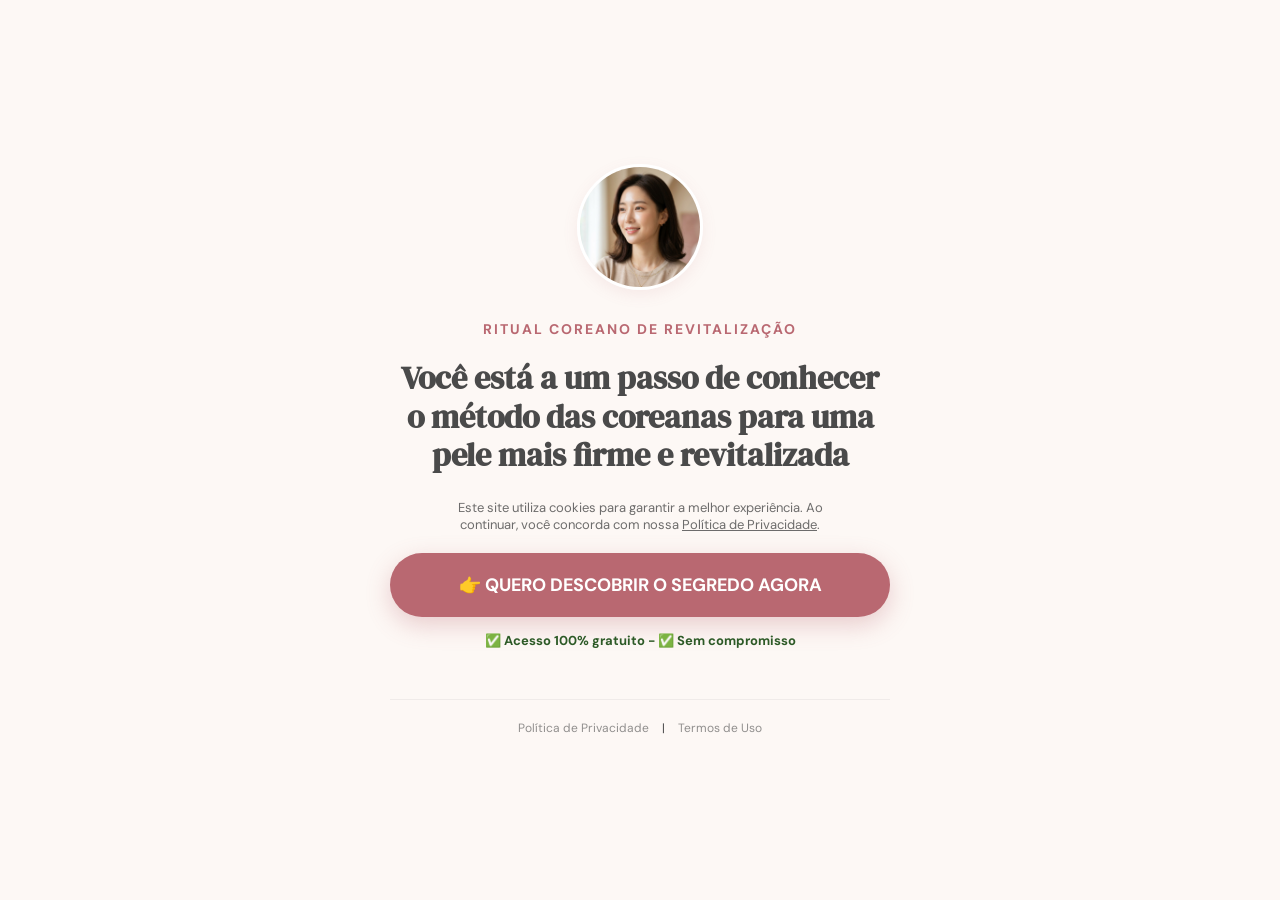
==== commit 8667d555: "fix: compliance issues for Google Ads (removed Botox and softened claims)" ====
--- a/index.html
+++ b/index.html
@@ -1,158 +1,169 @@
 <!DOCTYPE html>
 <html lang="pt-BR">
+
 <head>
-    <meta charset="UTF-8">
-    <meta name="viewport" content="width=device-width, initial-scale=1.0">
-    <title>Korea Beauty | Acesso</title>
-    <style>
-        @import url('https://fonts.googleapis.com/css2?family=DM+Serif+Display&family=DM+Sans:wght@400;700&display=swap');
+	<meta charset="UTF-8">
+	<meta name="viewport" content="width=device-width, initial-scale=1.0">
+	<title>Korea Beauty | Acesso</title>
+	<style>
+		@import url('https://fonts.googleapis.com/css2?family=DM+Serif+Display&family=DM+Sans:wght@400;700&display=swap');
 
-        :root {
-            --bg-color: #FDF8F5;
-            --primary-color: #B96871;
-            --text-color: #4A4A4A;
-            --accent-color: #D4AF37;
-            --white: #FFFFFF;
-        }
+		:root {
+			--bg-color: #FDF8F5;
+			--primary-color: #B96871;
+			--text-color: #4A4A4A;
+			--accent-color: #D4AF37;
+			--white: #FFFFFF;
+		}
 
-        body {
-            background-color: var(--bg-color);
-            font-family: 'DM Sans', sans-serif;
-            color: var(--text-color);
-            margin: 0;
-            padding: 0;
-            display: flex;
-            justify-content: center;
-            align-items: center;
-            min-height: 100vh;
-            text-align: center;
-        }
+		body {
+			background-color: var(--bg-color);
+			font-family: 'DM Sans', sans-serif;
+			color: var(--text-color);
+			margin: 0;
+			padding: 0;
+			display: flex;
+			justify-content: center;
+			align-items: center;
+			min-height: 100vh;
+			text-align: center;
+		}
 
-        .presell-card {
-            max-width: 500px;
-            width: 90%;
-            padding: 20px;
-            margin: 20px auto;
-        }
+		.presell-card {
+			max-width: 500px;
+			width: 90%;
+			padding: 20px;
+			margin: 20px auto;
+		}
 
-        .hero-img {
-            width: 120px;
-            height: 120px;
-            border-radius: 50%;
-            object-fit: cover;
-            margin-bottom: 25px;
-            box-shadow: 0 5px 15px rgba(185, 104, 113, 0.1);
-            border: 3px solid var(--white);
-        }
+		.hero-img {
+			width: 120px;
+			height: 120px;
+			border-radius: 50%;
+			object-fit: cover;
+			margin-bottom: 25px;
+			box-shadow: 0 5px 15px rgba(185, 104, 113, 0.1);
+			border: 3px solid var(--white);
+		}
 
-        .tagline {
-            font-size: 14px;
-            text-transform: uppercase;
-            letter-spacing: 2px;
-            color: var(--primary-color);
-            font-weight: 700;
-            margin-bottom: 15px;
-            display: block;
-        }
+		.tagline {
+			font-size: 14px;
+			text-transform: uppercase;
+			letter-spacing: 2px;
+			color: var(--primary-color);
+			font-weight: 700;
+			margin-bottom: 15px;
+			display: block;
+		}
 
-        h1 {
-            font-family: 'DM Serif Display', serif;
-            font-size: 32px;
-            color: var(--text-color);
-            line-height: 1.2;
-            margin-bottom: 25px;
-        }
+		h1 {
+			font-family: 'DM Serif Display', serif;
+			font-size: 32px;
+			color: var(--text-color);
+			line-height: 1.2;
+			margin-bottom: 25px;
+		}
 
-        .cookie-subtext {
-            font-size: 13px;
-            opacity: 0.8;
-            margin-bottom: 20px;
-            max-width: 400px;
-            margin-left: auto;
-            margin-right: auto;
-        }
+		.cookie-subtext {
+			font-size: 13px;
+			opacity: 0.8;
+			margin-bottom: 20px;
+			max-width: 400px;
+			margin-left: auto;
+			margin-right: auto;
+		}
 
-        .cookie-subtext a {
-            color: var(--text-color);
-            text-decoration: underline;
-        }
+		.cookie-subtext a {
+			color: var(--text-color);
+			text-decoration: underline;
+		}
 
-        .btn {
-            background-color: var(--primary-color);
-            color: white;
-            padding: 20px 30px;
-            border-radius: 50px;
-            text-decoration: none;
-            font-weight: bold;
-            font-size: 18px;
-            display: inline-block;
-            transition: all 0.3s ease;
-            box-shadow: 0 8px 25px rgba(185, 104, 113, 0.3);
-            border: none;
-            cursor: pointer;
-            width: 100%;
-            box-sizing: border-box;
-        }
+		.btn {
+			background-color: var(--primary-color);
+			color: white;
+			padding: 20px 30px;
+			border-radius: 50px;
+			text-decoration: none;
+			font-weight: bold;
+			font-size: 18px;
+			display: inline-block;
+			transition: all 0.3s ease;
+			box-shadow: 0 8px 25px rgba(185, 104, 113, 0.3);
+			border: none;
+			cursor: pointer;
+			width: 100%;
+			box-sizing: border-box;
+		}
 
-        .btn:hover {
-            background-color: #a3565e;
-            transform: translateY(-3px);
-            box-shadow: 0 12px 30px rgba(185, 104, 113, 0.4);
-        }
+		.btn:hover {
+			background-color: #a3565e;
+			transform: translateY(-3px);
+			box-shadow: 0 12px 30px rgba(185, 104, 113, 0.4);
+		}
 
-        .micro-copy {
-            margin-top: 15px;
-            font-size: 13px;
-            color: #2D5A27; /* Soft success green */
-            font-weight: 700;
-        }
+		.micro-copy {
+			margin-top: 15px;
+			font-size: 13px;
+			color: #2D5A27;
+			/* Soft success green */
+			font-weight: 700;
+		}
 
-        .footer {
-            margin-top: 50px;
-            font-size: 12px;
-            border-top: 1px solid rgba(0,0,0,0.05);
-            padding-top: 20px;
-        }
+		.footer {
+			margin-top: 50px;
+			font-size: 12px;
+			border-top: 1px solid rgba(0, 0, 0, 0.05);
+			padding-top: 20px;
+		}
 
-        .footer a {
-            color: var(--text-color);
-            text-decoration: none;
-            margin: 0 10px;
-            opacity: 0.6;
-        }
+		.footer a {
+			color: var(--text-color);
+			text-decoration: none;
+			margin: 0 10px;
+			opacity: 0.6;
+		}
 
-        .footer a:hover {
-            opacity: 1;
-        }
+		.footer a:hover {
+			opacity: 1;
+		}
 
-        @media (max-width: 480px) {
-            h1 { font-size: 28px; }
-            .hero-img { width: 100px; height: 100px; }
-        }
-    </style>
+		@media (max-width: 480px) {
+			h1 {
+				font-size: 28px;
+			}
+
+			.hero-img {
+				width: 100px;
+				height: 100px;
+			}
+		}
+	</style>
 </head>
+
 <body>
-    <div class="presell-card">
-        <img src="images/presell-woman.png" alt="Pele Jovem Coreana" class="hero-img">
-        
-        <span class="tagline">Ritual Coreano de Rejuvenescimento</span>
-        
-        <h1>Você está a um passo de descobrir o segredo das coreanas para uma pele 10 anos mais jovem</h1>
-        
-        <p class="cookie-subtext">
-            Este site utiliza cookies para garantir a melhor experiência. Ao continuar, você concorda com nossa <a href="politicas.html">Política de Privacidade</a>.
-        </p>
+	<div class="presell-card">
+		<img src="images/presell-woman.png" alt="Pele Jovem Coreana" class="hero-img">
 
-        <a href="protocolo.html" class="btn">👉 QUERO DESCOBRIR O SEGREDO AGORA</a>
+		<span class="tagline">Ritual Coreano de Revitalização</span>
 
-        <div class="micro-copy">
-            ✅ Acesso 100% gratuito - ✅ Sem compromisso
-        </div>
+		<h1>Você está a um passo de conhecer o método das coreanas para uma pele mais firme e revitalizada</h1>
 
-        <div class="footer">
-            <a href="politicas.html">Política de Privacidade</a> | 
-            <a href="termos.html">Termos de Uso</a>
-        </div>
-    </div>
+		<p class="cookie-subtext">
+			Este site utiliza cookies para garantir a melhor experiência. Ao continuar, você concorda com nossa <a
+				href="politicas.html">Política de Privacidade</a>.
+		</p>
+
+		<a href="protocolo.html" class="btn">👉 QUERO DESCOBRIR O SEGREDO AGORA</a>
+
+		<div class="micro-copy">
+			✅ Acesso 100% gratuito - ✅ Sem compromisso
+		</div>
+
+		<div class="footer">
+			<a href="politicas.html">Política de Privacidade</a> |
+			<a href="termos.html">Termos de Uso</a>
+		</div>
+	</div>
 </body>
-</html>
+
+</html>
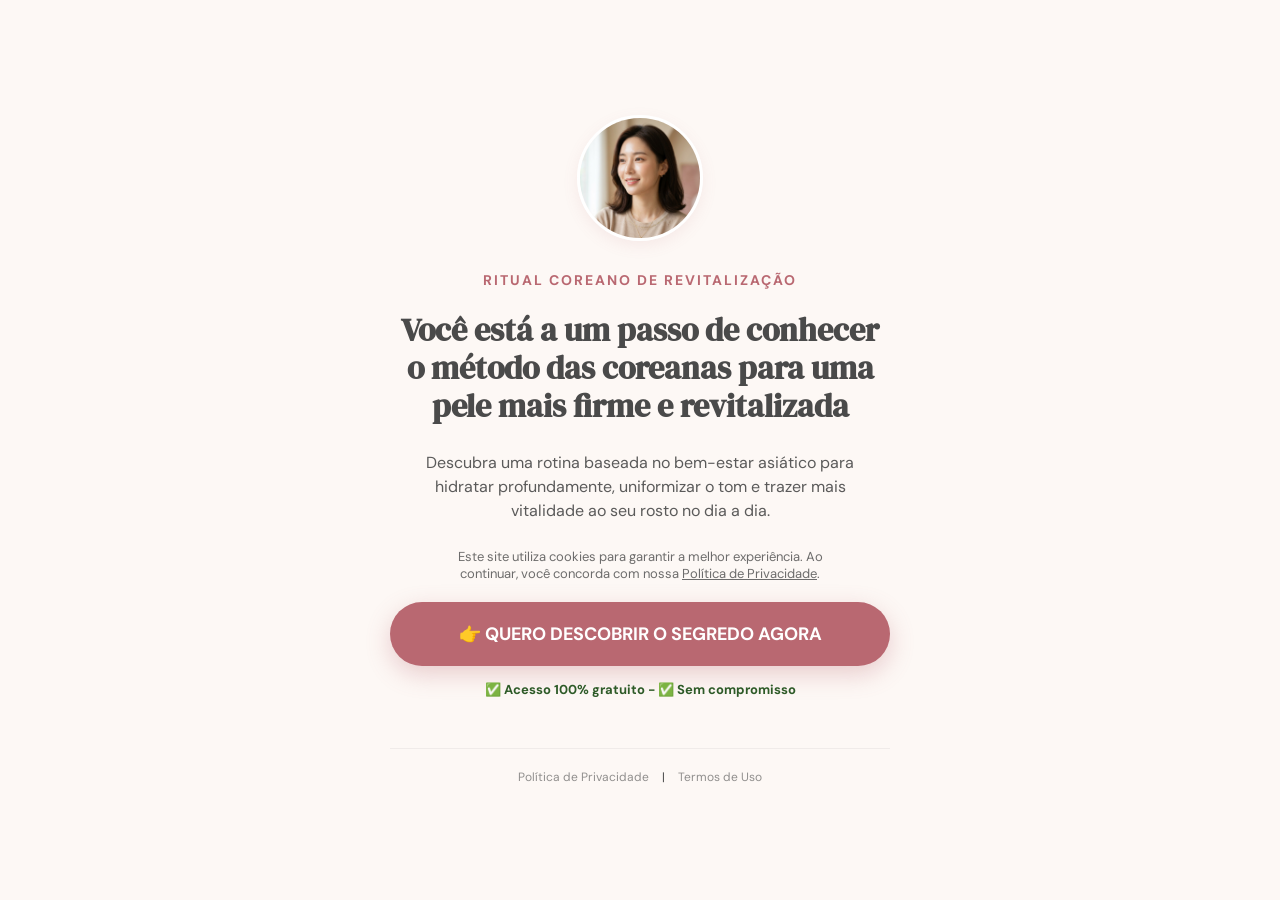
==== commit 255efbcb: "Adequação de compliance para o Google Ads: remoção de termos médicos e adições textuais" ====
--- a/index.html
+++ b/index.html
@@ -5,6 +5,10 @@
 	<meta charset="UTF-8">
 	<meta name="viewport" content="width=device-width, initial-scale=1.0">
 	<title>Korea Beauty | Acesso</title>
+	<link rel="preconnect" href="https://fonts.googleapis.com">
+	<link rel="preconnect" href="https://fonts.gstatic.com" crossorigin>
+	<link rel="prefetch" href="protocolo.html">
+	<link rel="preload" as="image" href="images/presell-woman.png" fetchpriority="high">
 	<style>
 		@import url('https://fonts.googleapis.com/css2?family=DM+Serif+Display&family=DM+Sans:wght@400;700&display=swap');
 
@@ -142,11 +146,15 @@
 
 <body>
 	<div class="presell-card">
-		<img src="images/presell-woman.png" alt="Pele Jovem Coreana" class="hero-img">
+		<img src="images/presell-woman.png" alt="Pele Jovem Coreana" class="hero-img" width="120" height="120" fetchpriority="high" decoding="async">
 
 		<span class="tagline">Ritual Coreano de Revitalização</span>
 
 		<h1>Você está a um passo de conhecer o método das coreanas para uma pele mais firme e revitalizada</h1>
+
+		<p style="font-size: 16px; line-height: 1.5; margin-bottom: 25px; max-width: 450px; margin-left: auto; margin-right: auto; opacity: 0.9;">
+			Descubra uma rotina baseada no bem-estar asiático para hidratar profundamente, uniformizar o tom e trazer mais vitalidade ao seu rosto no dia a dia.
+		</p>
 
 		<p class="cookie-subtext">
 			Este site utiliza cookies para garantir a melhor experiência. Ao continuar, você concorda com nossa <a
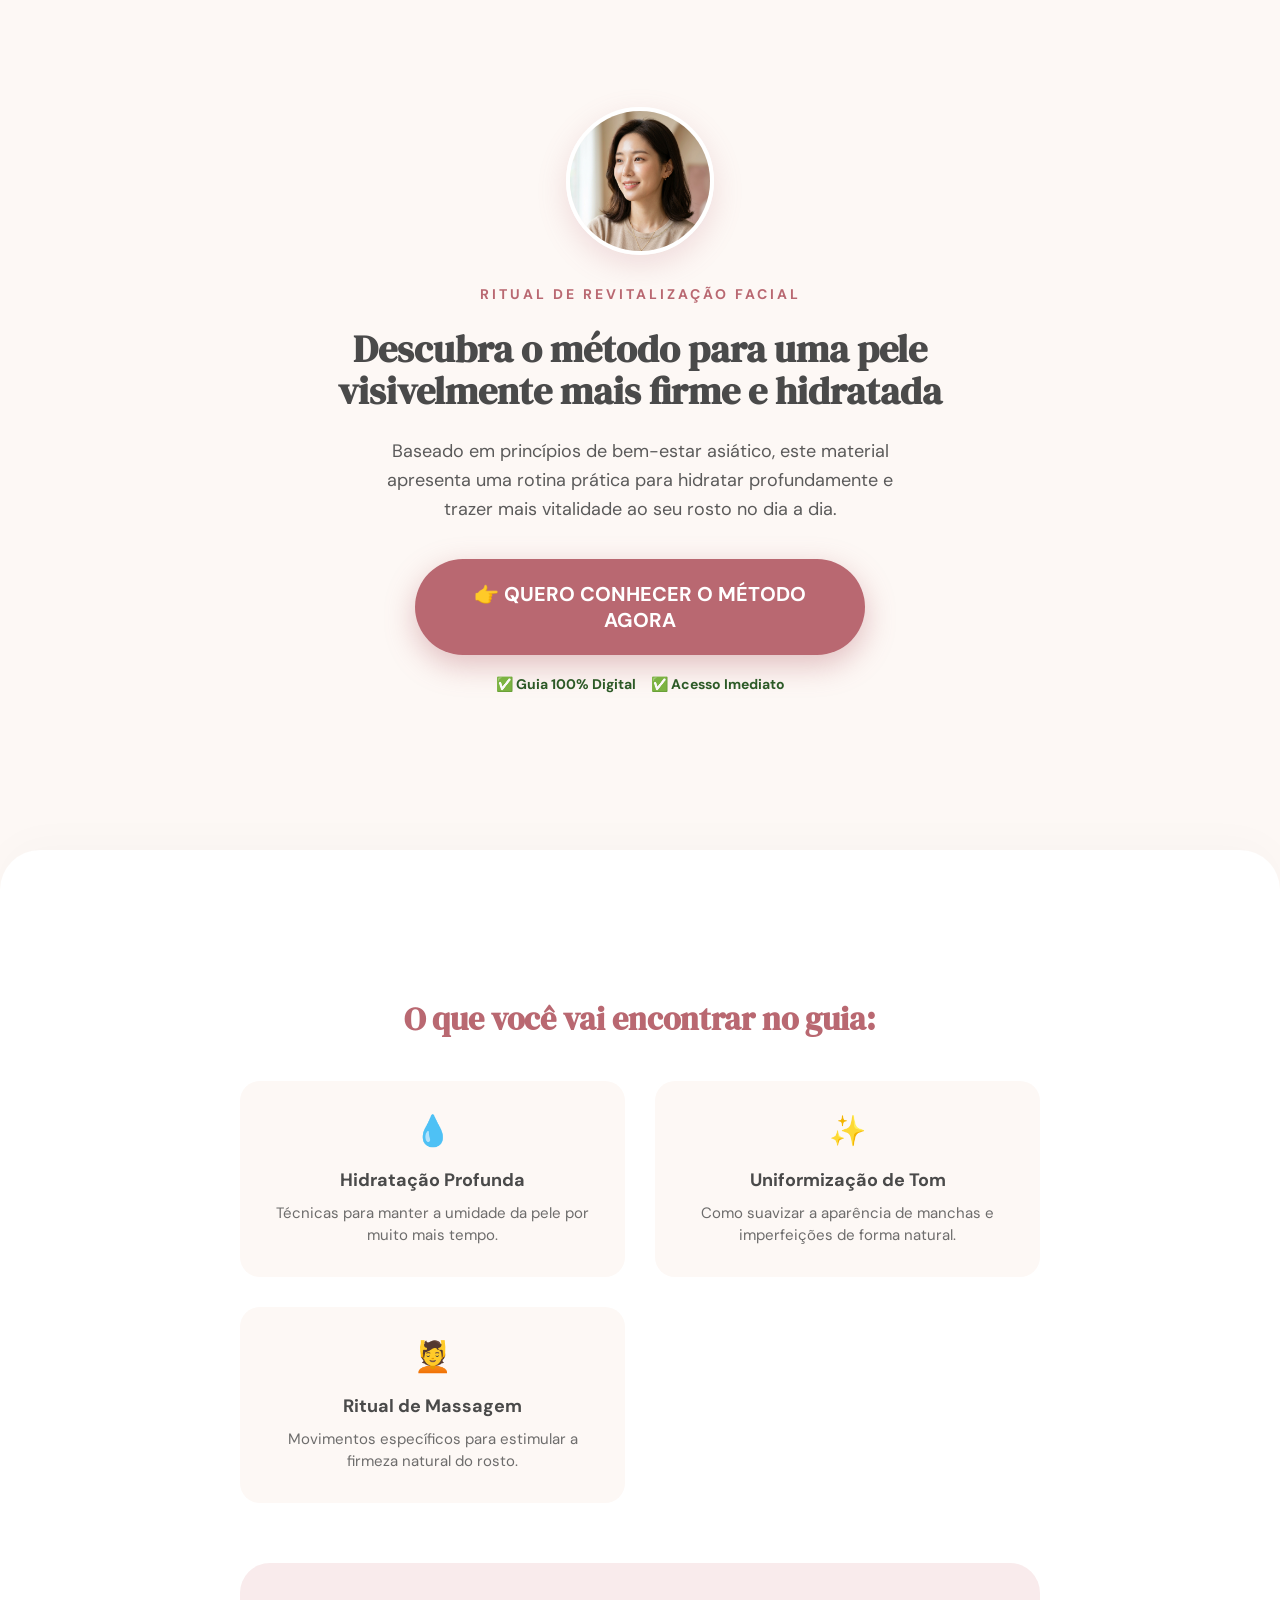
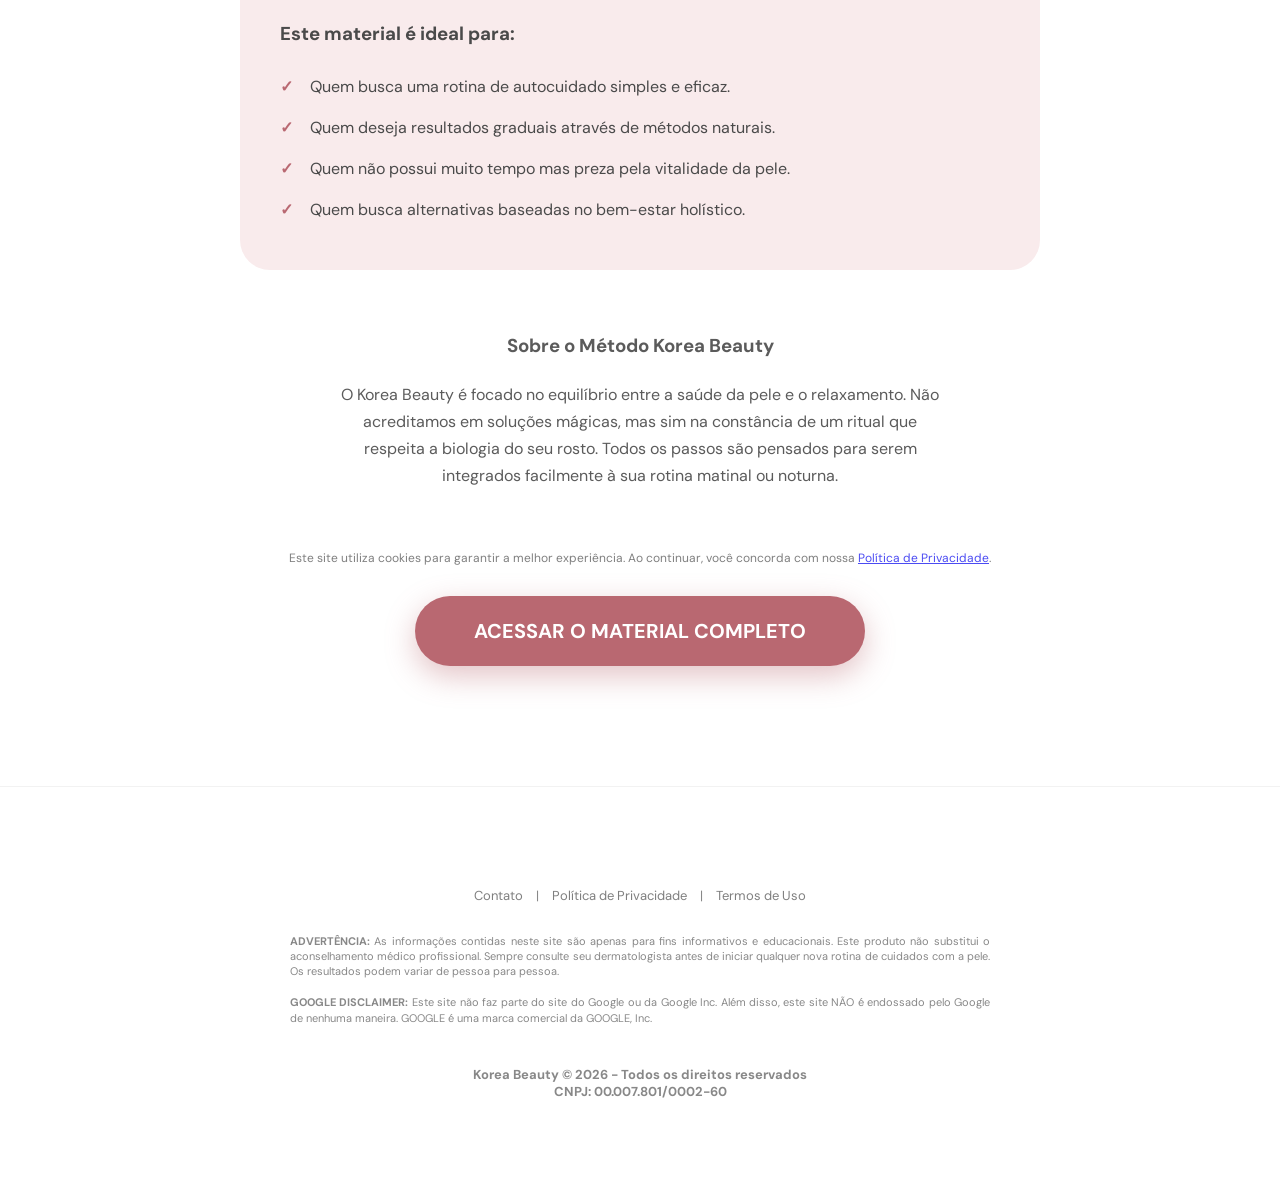
==== commit 89062fdc: "feat: compliance update for google ads rejection fix" ====
--- a/index.html
+++ b/index.html
@@ -4,7 +4,7 @@
 <head>
 	<meta charset="UTF-8">
 	<meta name="viewport" content="width=device-width, initial-scale=1.0">
-	<title>Korea Beauty | Acesso</title>
+	<title>Korea Beauty | Ritual para Pele Jovem e Firme</title>
 	<link rel="preconnect" href="https://fonts.googleapis.com">
 	<link rel="preconnect" href="https://fonts.gstatic.com" crossorigin>
 	<link rel="prefetch" href="protocolo.html">
@@ -18,6 +18,7 @@
 			--text-color: #4A4A4A;
 			--accent-color: #D4AF37;
 			--white: #FFFFFF;
+			--soft-pink: #F9EBEC;
 		}
 
 		body {
@@ -26,152 +27,327 @@
 			color: var(--text-color);
 			margin: 0;
 			padding: 0;
+			overflow-x: hidden;
+		}
+
+		.container {
+			max-width: 800px;
+			margin: 0 auto;
+			padding: 40px 20px;
+			text-align: center;
+		}
+
+		.hero-section {
+			padding: 40px 0;
+			min-height: 80vh;
 			display: flex;
+			flex-direction: column;
 			justify-content: center;
 			align-items: center;
-			min-height: 100vh;
-			text-align: center;
-		}
-
-		.presell-card {
-			max-width: 500px;
-			width: 90%;
-			padding: 20px;
-			margin: 20px auto;
 		}
 
 		.hero-img {
-			width: 120px;
-			height: 120px;
+			width: 140px;
+			height: 140px;
 			border-radius: 50%;
 			object-fit: cover;
 			margin-bottom: 25px;
-			box-shadow: 0 5px 15px rgba(185, 104, 113, 0.1);
-			border: 3px solid var(--white);
+			box-shadow: 0 10px 30px rgba(185, 104, 113, 0.2);
+			border: 4px solid var(--white);
 		}
 
 		.tagline {
 			font-size: 14px;
 			text-transform: uppercase;
-			letter-spacing: 2px;
+			letter-spacing: 3px;
 			color: var(--primary-color);
 			font-weight: 700;
-			margin-bottom: 15px;
+			margin-bottom: 20px;
 			display: block;
 		}
 
 		h1 {
 			font-family: 'DM Serif Display', serif;
-			font-size: 32px;
+			font-size: 38px;
 			color: var(--text-color);
-			line-height: 1.2;
+			line-height: 1.1;
 			margin-bottom: 25px;
-		}
-
-		.cookie-subtext {
-			font-size: 13px;
-			opacity: 0.8;
-			margin-bottom: 20px;
-			max-width: 400px;
+			max-width: 650px;
+		}
+
+		.hero-text {
+			font-size: 18px;
+			line-height: 1.6;
+			margin-bottom: 35px;
+			max-width: 550px;
 			margin-left: auto;
 			margin-right: auto;
-		}
-
-		.cookie-subtext a {
-			color: var(--text-color);
-			text-decoration: underline;
+			opacity: 0.9;
 		}
 
 		.btn {
 			background-color: var(--primary-color);
 			color: white;
-			padding: 20px 30px;
+			padding: 22px 40px;
 			border-radius: 50px;
 			text-decoration: none;
 			font-weight: bold;
-			font-size: 18px;
+			font-size: 20px;
 			display: inline-block;
-			transition: all 0.3s ease;
-			box-shadow: 0 8px 25px rgba(185, 104, 113, 0.3);
+			transition: all 0.3s cubic-bezier(0.175, 0.885, 0.32, 1.275);
+			box-shadow: 0 10px 30px rgba(185, 104, 113, 0.4);
 			border: none;
 			cursor: pointer;
 			width: 100%;
+			max-width: 450px;
 			box-sizing: border-box;
 		}
 
 		.btn:hover {
-			background-color: #a3565e;
-			transform: translateY(-3px);
-			box-shadow: 0 12px 30px rgba(185, 104, 113, 0.4);
+			transform: scale(1.03);
+			box-shadow: 0 15px 40px rgba(185, 104, 113, 0.5);
 		}
 
 		.micro-copy {
-			margin-top: 15px;
+			margin-top: 20px;
+			font-size: 14px;
+			color: #2D5A27;
+			font-weight: 700;
+			display: flex;
+			justify-content: center;
+			gap: 15px;
+		}
+
+		/* New Sections for "Fattening" the page */
+		.info-section {
+			background-color: var(--white);
+			padding: 80px 20px;
+			margin-top: 50px;
+			border-radius: 40px 40px 0 0;
+			box-shadow: 0 -10px 40px rgba(0,0,0,0.02);
+		}
+
+		h2 {
+			font-family: 'DM Serif Display', serif;
+			font-size: 32px;
+			margin-bottom: 40px;
+			color: var(--primary-color);
+		}
+
+		.features-grid {
+			display: grid;
+			grid-template-columns: repeat(auto-fit, minmax(250px, 1fr));
+			gap: 30px;
+			margin-bottom: 60px;
+		}
+
+		.feature-card {
+			background: var(--bg-color);
+			padding: 30px;
+			border-radius: 20px;
+			transition: transform 0.3s ease;
+		}
+
+		.feature-card:hover {
+			transform: translateY(-5px);
+		}
+
+		.feature-icon {
+			font-size: 30px;
+			margin-bottom: 15px;
+			display: block;
+		}
+
+		.feature-card h3 {
+			font-size: 18px;
+			margin-bottom: 10px;
+			color: var(--text-color);
+		}
+
+		.feature-card p {
+			font-size: 15px;
+			line-height: 1.5;
+			margin: 0;
+			opacity: 0.8;
+		}
+
+		.target-audience {
+			background: var(--soft-pink);
+			padding: 40px;
+			border-radius: 30px;
+			text-align: left;
+			margin-bottom: 60px;
+		}
+
+		.target-audience ul {
+			list-style: none;
+			padding: 0;
+			margin: 20px 0 0 0;
+		}
+
+		.target-audience li {
+			padding: 10px 0;
+			padding-left: 30px;
+			position: relative;
+			font-size: 16px;
+		}
+
+		.target-audience li::before {
+			content: "✓";
+			position: absolute;
+			left: 0;
+			color: var(--primary-color);
+			font-weight: bold;
+		}
+
+		.method-about {
+			max-width: 600px;
+			margin: 0 auto 60px;
+			font-size: 16px;
+			line-height: 1.7;
+			opacity: 0.9;
+		}
+
+		/* Footer Styles */
+		.footer {
+			background-color: var(--white);
+			padding: 60px 20px;
 			font-size: 13px;
-			color: #2D5A27;
-			/* Soft success green */
-			font-weight: 700;
-		}
-
-		.footer {
-			margin-top: 50px;
-			font-size: 12px;
 			border-top: 1px solid rgba(0, 0, 0, 0.05);
-			padding-top: 20px;
+			color: #888;
 		}
 
 		.footer a {
 			color: var(--text-color);
 			text-decoration: none;
 			margin: 0 10px;
-			opacity: 0.6;
+			opacity: 0.7;
+			transition: opacity 0.2s;
 		}
 
 		.footer a:hover {
 			opacity: 1;
 		}
 
+		.disclaimer {
+			max-width: 700px;
+			margin: 30px auto;
+			line-height: 1.4;
+			font-size: 11px;
+			text-align: justify;
+		}
+
+		.company-info {
+			margin-top: 40px;
+			font-weight: bold;
+		}
+
+		.cookie-notice {
+			font-size: 12px;
+			margin-bottom: 30px;
+			opacity: 0.7;
+		}
+
 		@media (max-width: 480px) {
-			h1 {
-				font-size: 28px;
-			}
-
-			.hero-img {
-				width: 100px;
-				height: 100px;
-			}
+			h1 { font-size: 30px; }
+			h2 { font-size: 26px; }
+			.hero-img { width: 120px; height: 120px; }
+			.btn { font-size: 18px; padding: 18px 25px; }
 		}
 	</style>
 </head>
 
 <body>
-	<div class="presell-card">
-		<img src="images/presell-woman.png" alt="Pele Jovem Coreana" class="hero-img" width="120" height="120" fetchpriority="high" decoding="async">
-
-		<span class="tagline">Ritual Coreano de Revitalização</span>
-
-		<h1>Você está a um passo de conhecer o método das coreanas para uma pele mais firme e revitalizada</h1>
-
-		<p style="font-size: 16px; line-height: 1.5; margin-bottom: 25px; max-width: 450px; margin-left: auto; margin-right: auto; opacity: 0.9;">
-			Descubra uma rotina baseada no bem-estar asiático para hidratar profundamente, uniformizar o tom e trazer mais vitalidade ao seu rosto no dia a dia.
-		</p>
-
-		<p class="cookie-subtext">
-			Este site utiliza cookies para garantir a melhor experiência. Ao continuar, você concorda com nossa <a
-				href="politicas.html">Política de Privacidade</a>.
-		</p>
-
-		<a href="protocolo.html" class="btn">👉 QUERO DESCOBRIR O SEGREDO AGORA</a>
-
-		<div class="micro-copy">
-			✅ Acesso 100% gratuito - ✅ Sem compromisso
-		</div>
-
-		<div class="footer">
-			<a href="politicas.html">Política de Privacidade</a> |
-			<a href="termos.html">Termos de Uso</a>
+	<div class="hero-section">
+		<div class="container">
+			<img src="images/presell-woman.png" alt="Pele Jovem Coreana" class="hero-img" width="140" height="140"
+				fetchpriority="high" decoding="async">
+
+			<span class="tagline">Ritual de Revitalização Facial</span>
+
+			<h1>Descubra o método para uma pele visivelmente mais firme e hidratada</h1>
+
+			<p class="hero-text">
+				Baseado em princípios de bem-estar asiático, este material apresenta uma rotina prática para hidratar profundamente e trazer mais vitalidade ao seu rosto no dia a dia.
+			</p>
+
+			<a href="protocolo.html" class="btn">👉 QUERO CONHECER O MÉTODO AGORA</a>
+
+			<div class="micro-copy">
+				<span>✅ Guia 100% Digital</span>
+				<span>✅ Acesso Imediato</span>
+			</div>
 		</div>
 	</div>
+
+	<div class="info-section">
+		<div class="container">
+			<h2>O que você vai encontrar no guia:</h2>
+			
+			<div class="features-grid">
+				<div class="feature-card">
+					<span class="feature-icon">💧</span>
+					<h3>Hidratação Profunda</h3>
+					<p>Técnicas para manter a umidade da pele por muito mais tempo.</p>
+				</div>
+				<div class="feature-card">
+					<span class="feature-icon">✨</span>
+					<h3>Uniformização de Tom</h3>
+					<p>Como suavizar a aparência de manchas e imperfeições de forma natural.</p>
+				</div>
+				<div class="feature-card">
+					<span class="feature-icon">💆</span>
+					<h3>Ritual de Massagem</h3>
+					<p>Movimentos específicos para estimular a firmeza natural do rosto.</p>
+				</div>
+			</div>
+
+			<div class="target-audience">
+				<h3>Este material é ideal para:</h3>
+				<ul>
+					<li>Quem busca uma rotina de autocuidado simples e eficaz.</li>
+					<li>Quem deseja resultados graduais através de métodos naturais.</li>
+					<li>Quem não possui muito tempo mas preza pela vitalidade da pele.</li>
+					<li>Quem busca alternativas baseadas no bem-estar holístico.</li>
+				</ul>
+			</div>
+
+			<div class="method-about">
+				<h3>Sobre o Método Korea Beauty</h3>
+				<p>
+					O Korea Beauty é focado no equilíbrio entre a saúde da pele e o relaxamento. Não acreditamos em soluções mágicas, mas sim na constância de um ritual que respeita a biologia do seu rosto. Todos os passos são pensados para serem integrados facilmente à sua rotina matinal ou noturna.
+				</p>
+			</div>
+
+			<p class="cookie-notice">
+				Este site utiliza cookies para garantir a melhor experiência. Ao continuar, você concorda com nossa <a
+					href="politicas.html">Política de Privacidade</a>.
+			</p>
+
+			<a href="protocolo.html" class="btn">ACESSAR O MATERIAL COMPLETO</a>
+		</div>
+	</div>
+
+	<footer class="footer">
+		<div class="container">
+			<div class="footer-links">
+				<a href="contato.html">Contato</a> |
+				<a href="politicas.html">Política de Privacidade</a> |
+				<a href="termos.html">Termos de Uso</a>
+			</div>
+
+			<div class="disclaimer">
+				<strong>ADVERTÊNCIA:</strong> As informações contidas neste site são apenas para fins informativos e educacionais. Este produto não substitui o aconselhamento médico profissional. Sempre consulte seu dermatologista antes de iniciar qualquer nova rotina de cuidados com a pele. Os resultados podem variar de pessoa para pessoa.
+				<br><br>
+				<strong>GOOGLE DISCLAIMER:</strong> Este site não faz parte do site do Google ou da Google Inc. Além disso, este site NÃO é endossado pelo Google de nenhuma maneira. GOOGLE é uma marca comercial da GOOGLE, Inc.
+			</div>
+
+			<div class="company-info">
+				Korea Beauty &copy; 2026 - Todos os direitos reservados<br>
+				CNPJ: 00.007.801/0002-60
+			</div>
+		</div>
+	</footer>
 </body>
 
 </html>
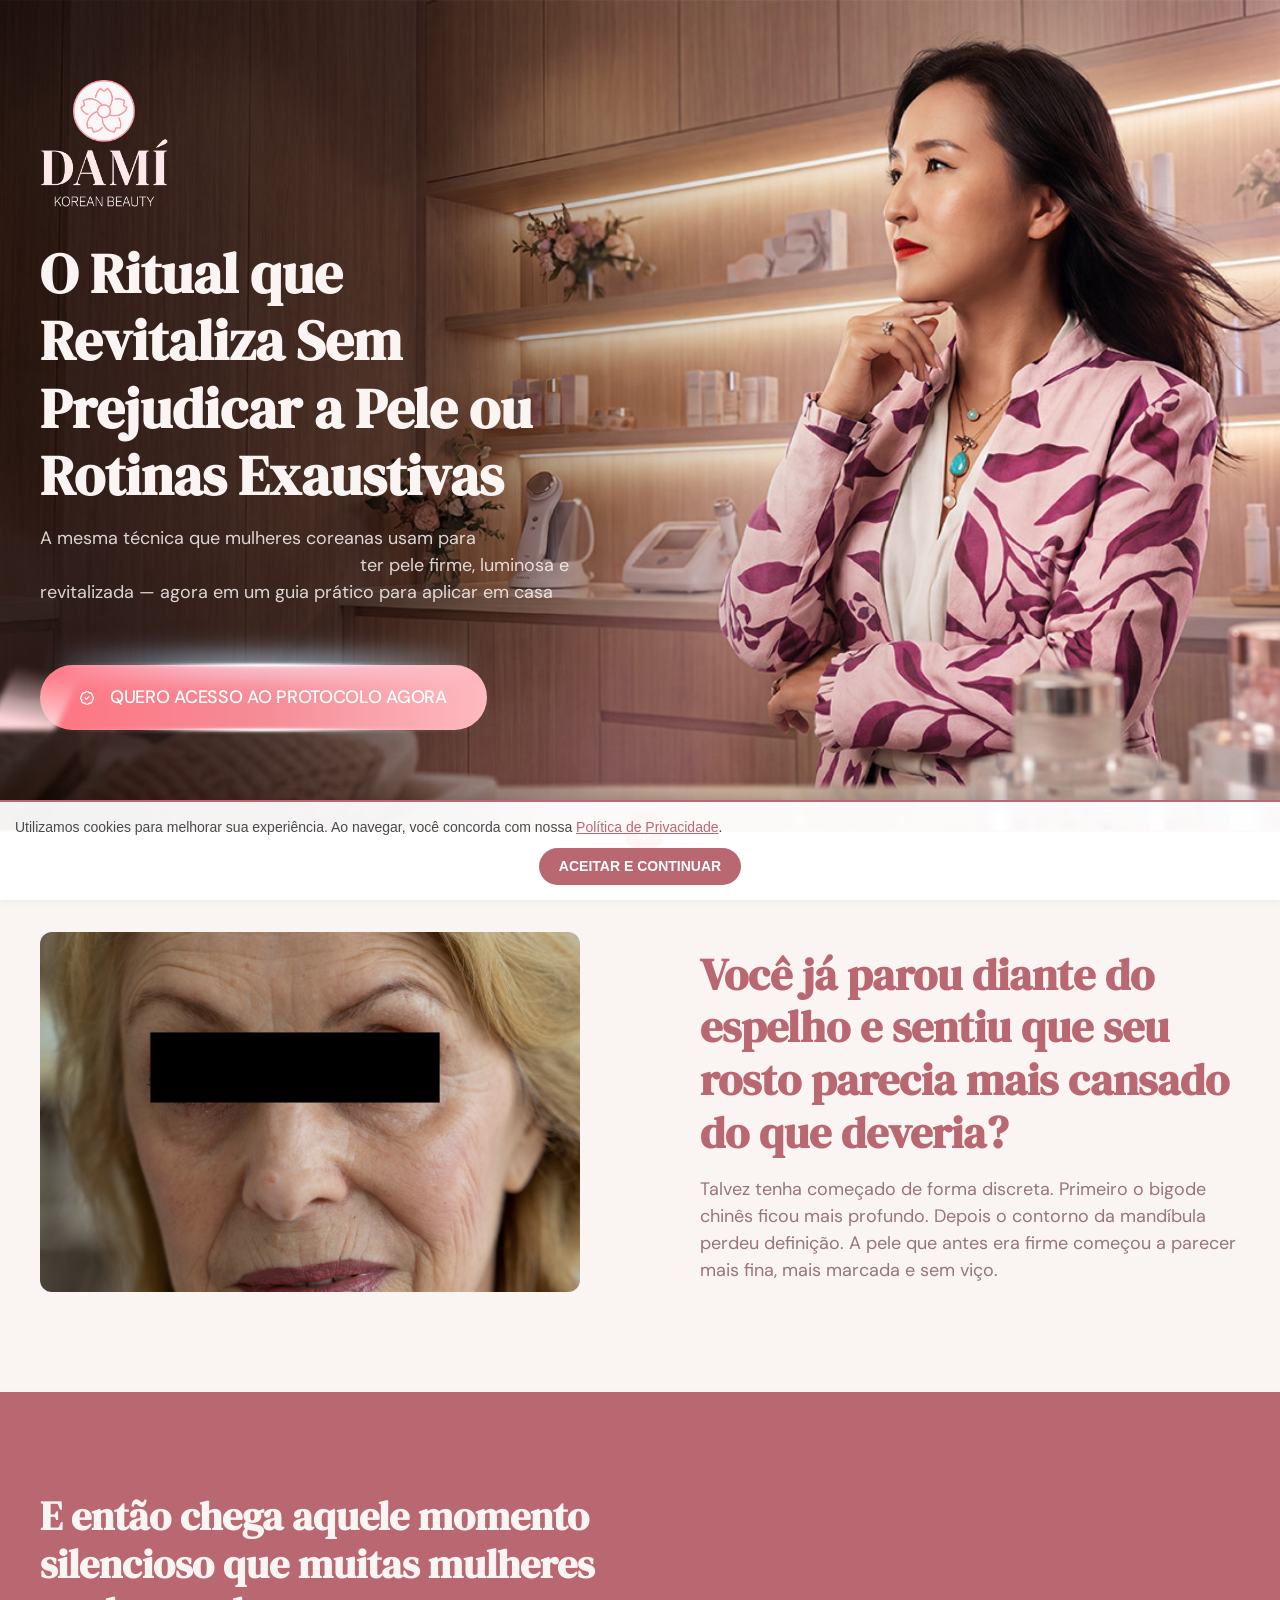
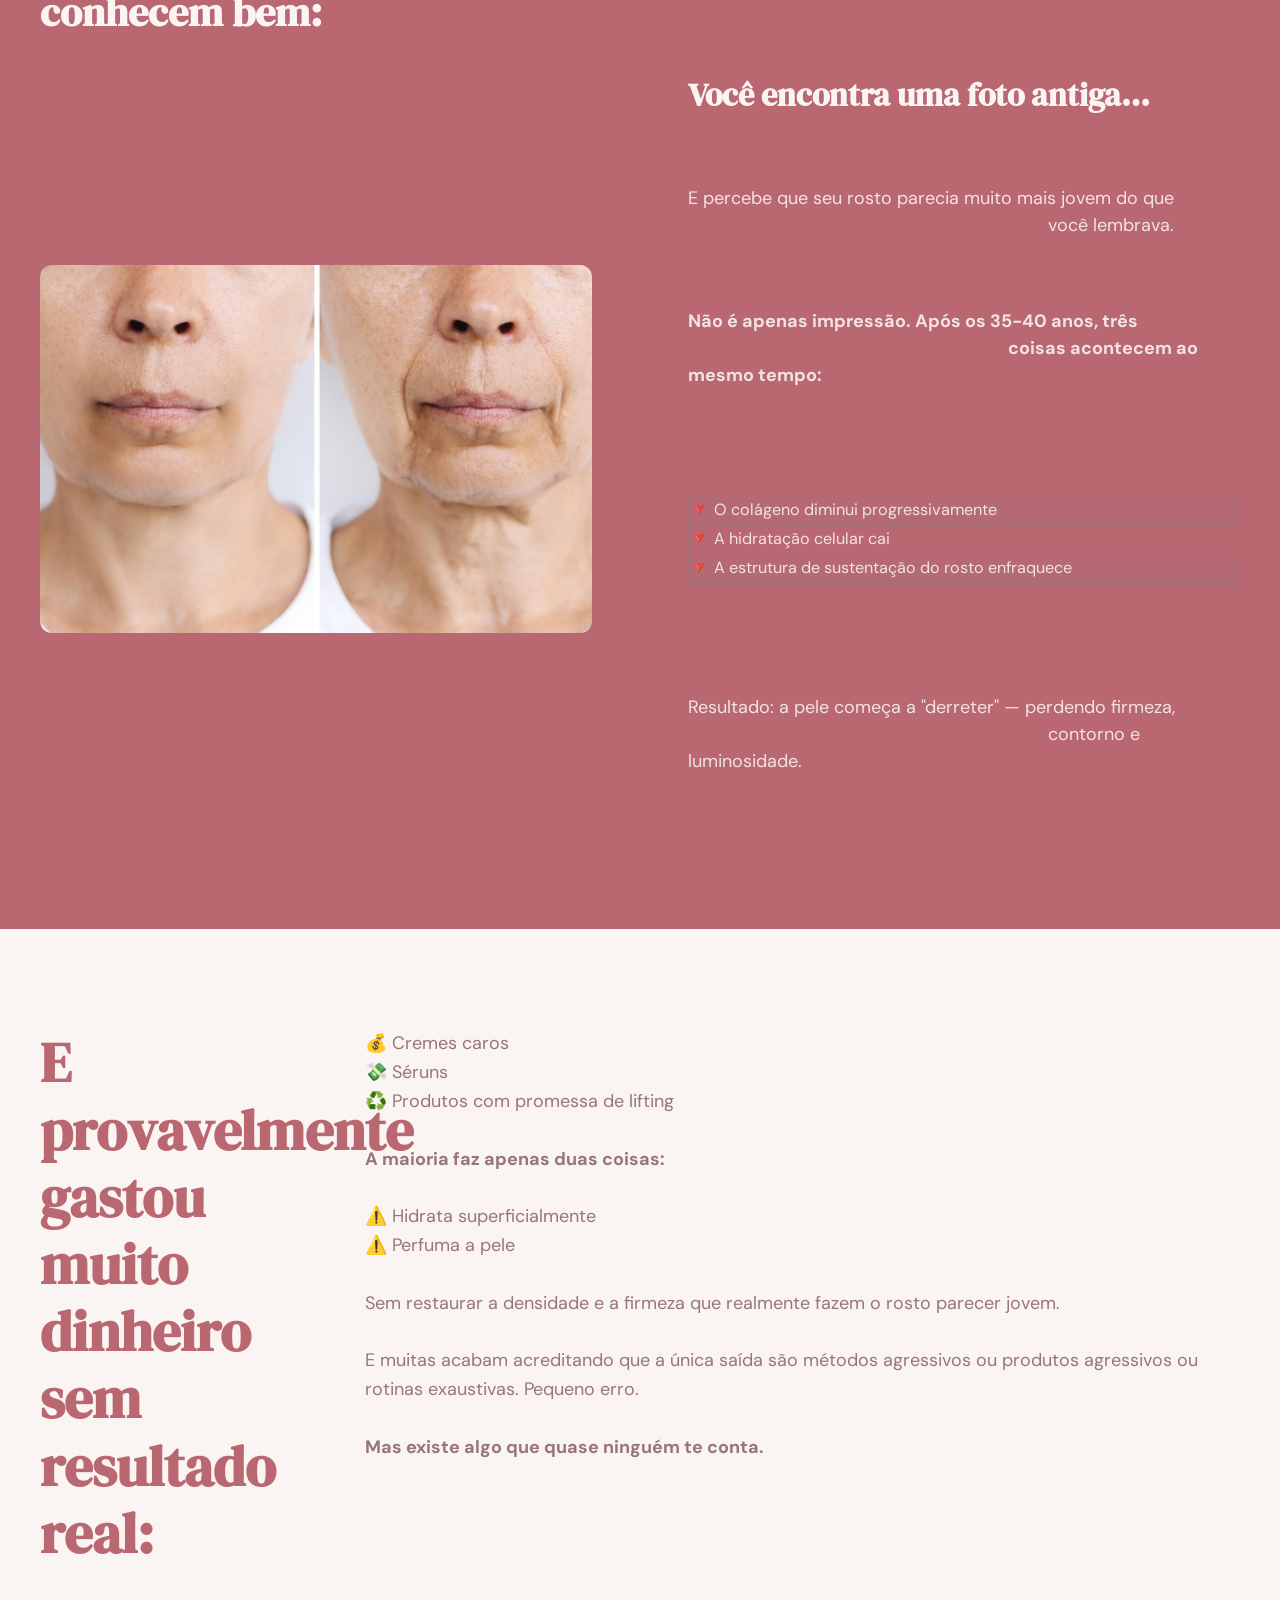
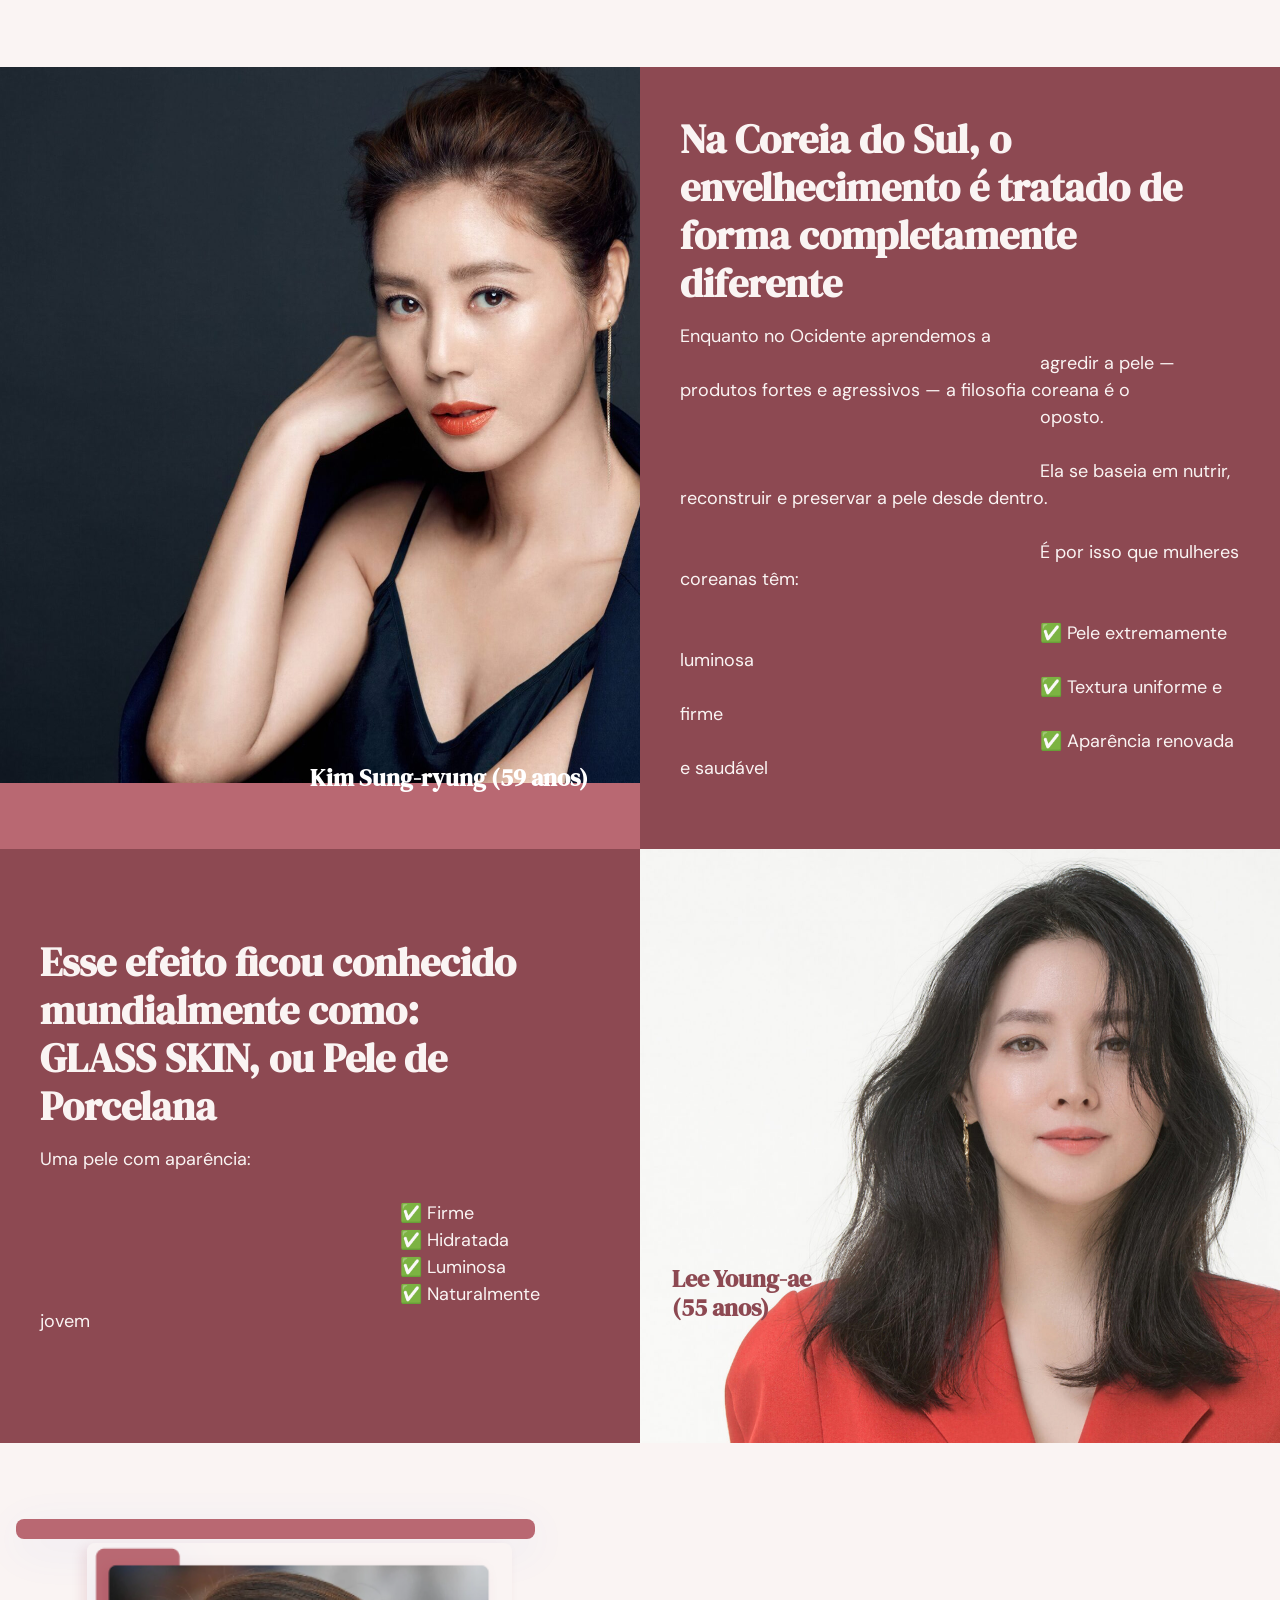
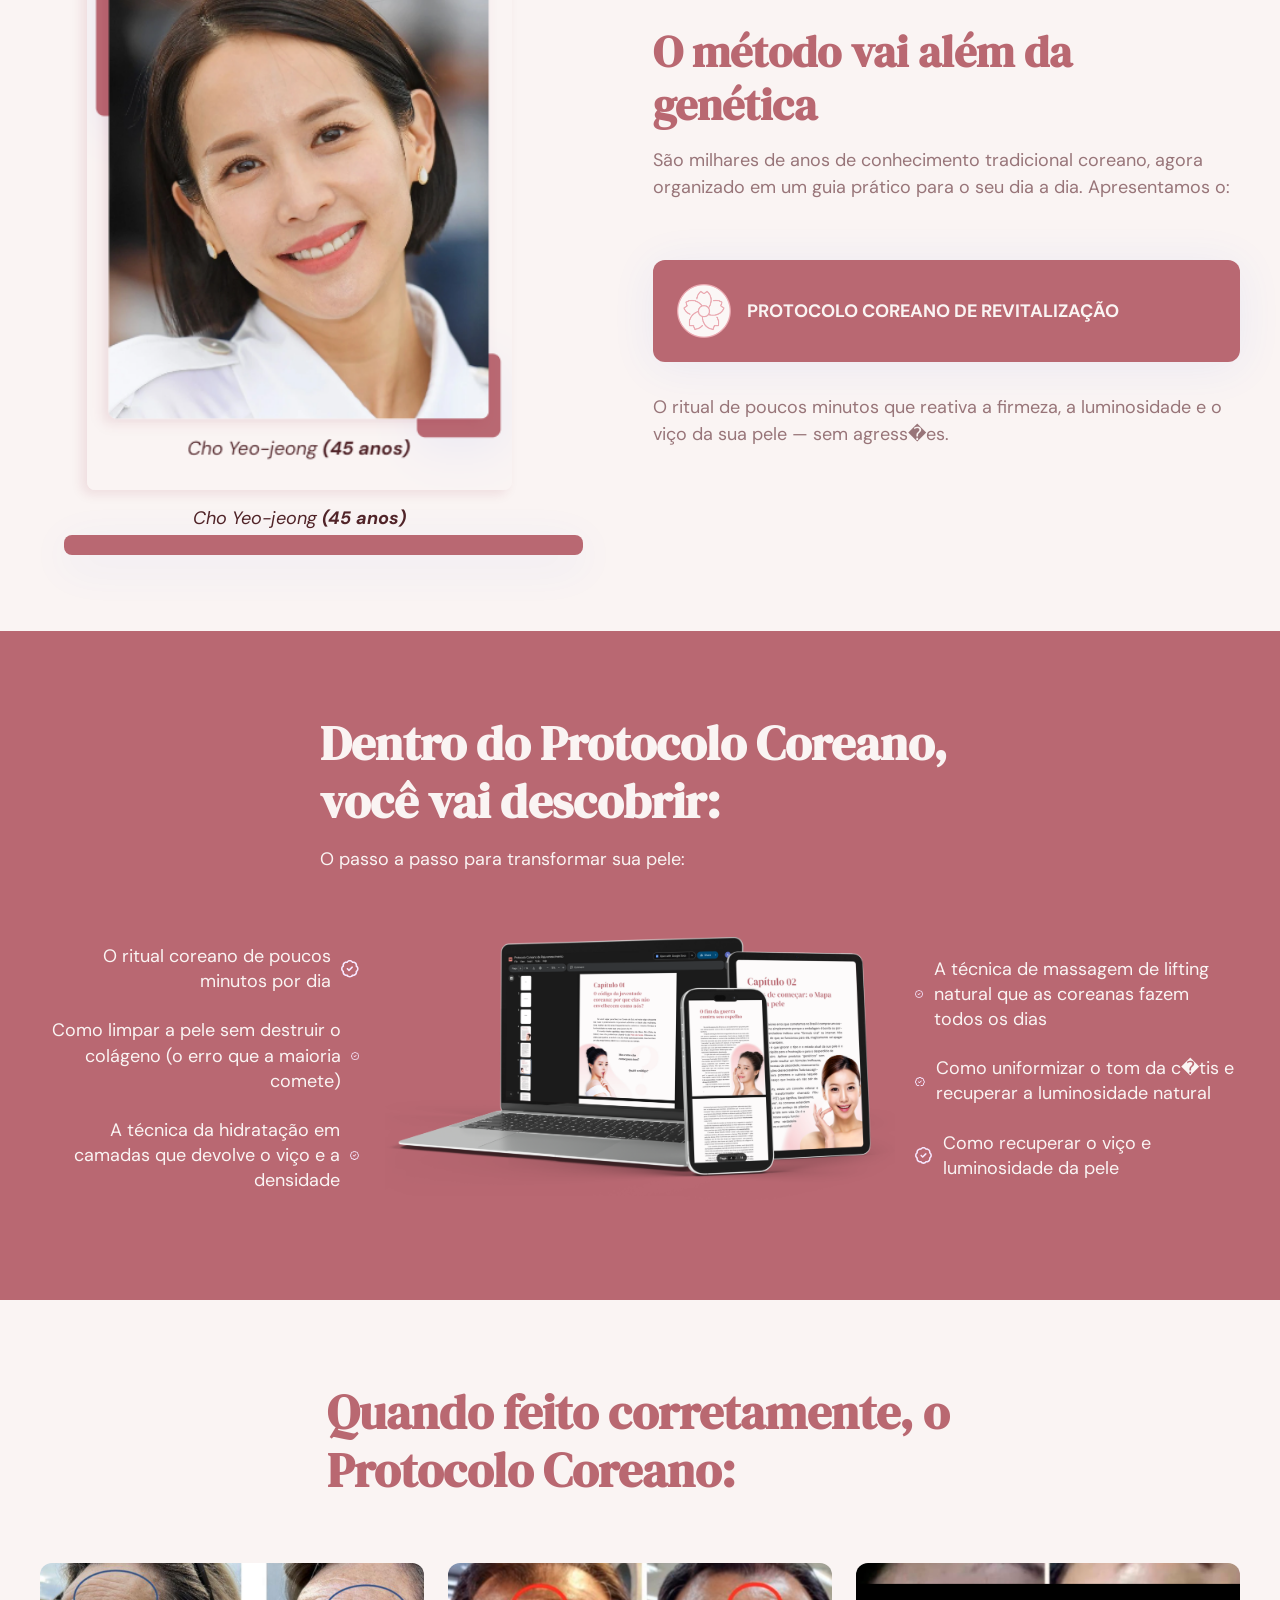
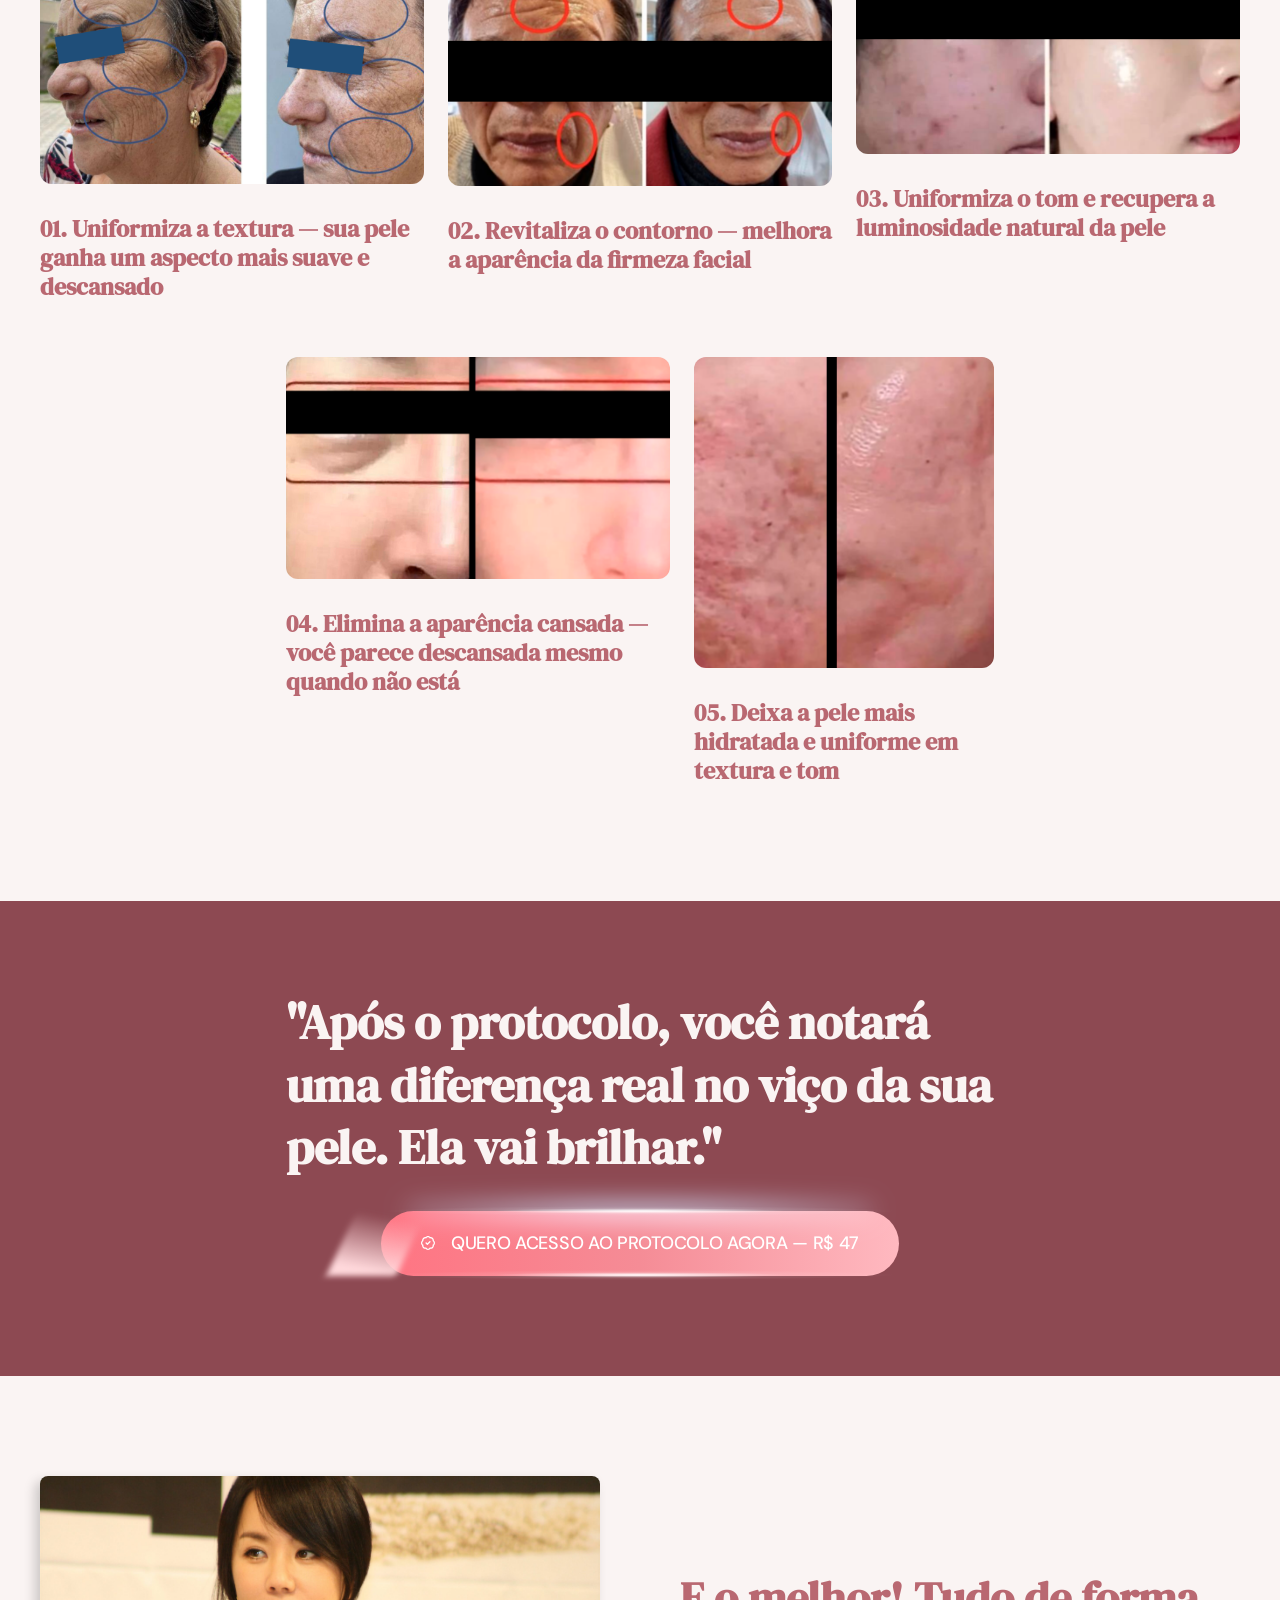
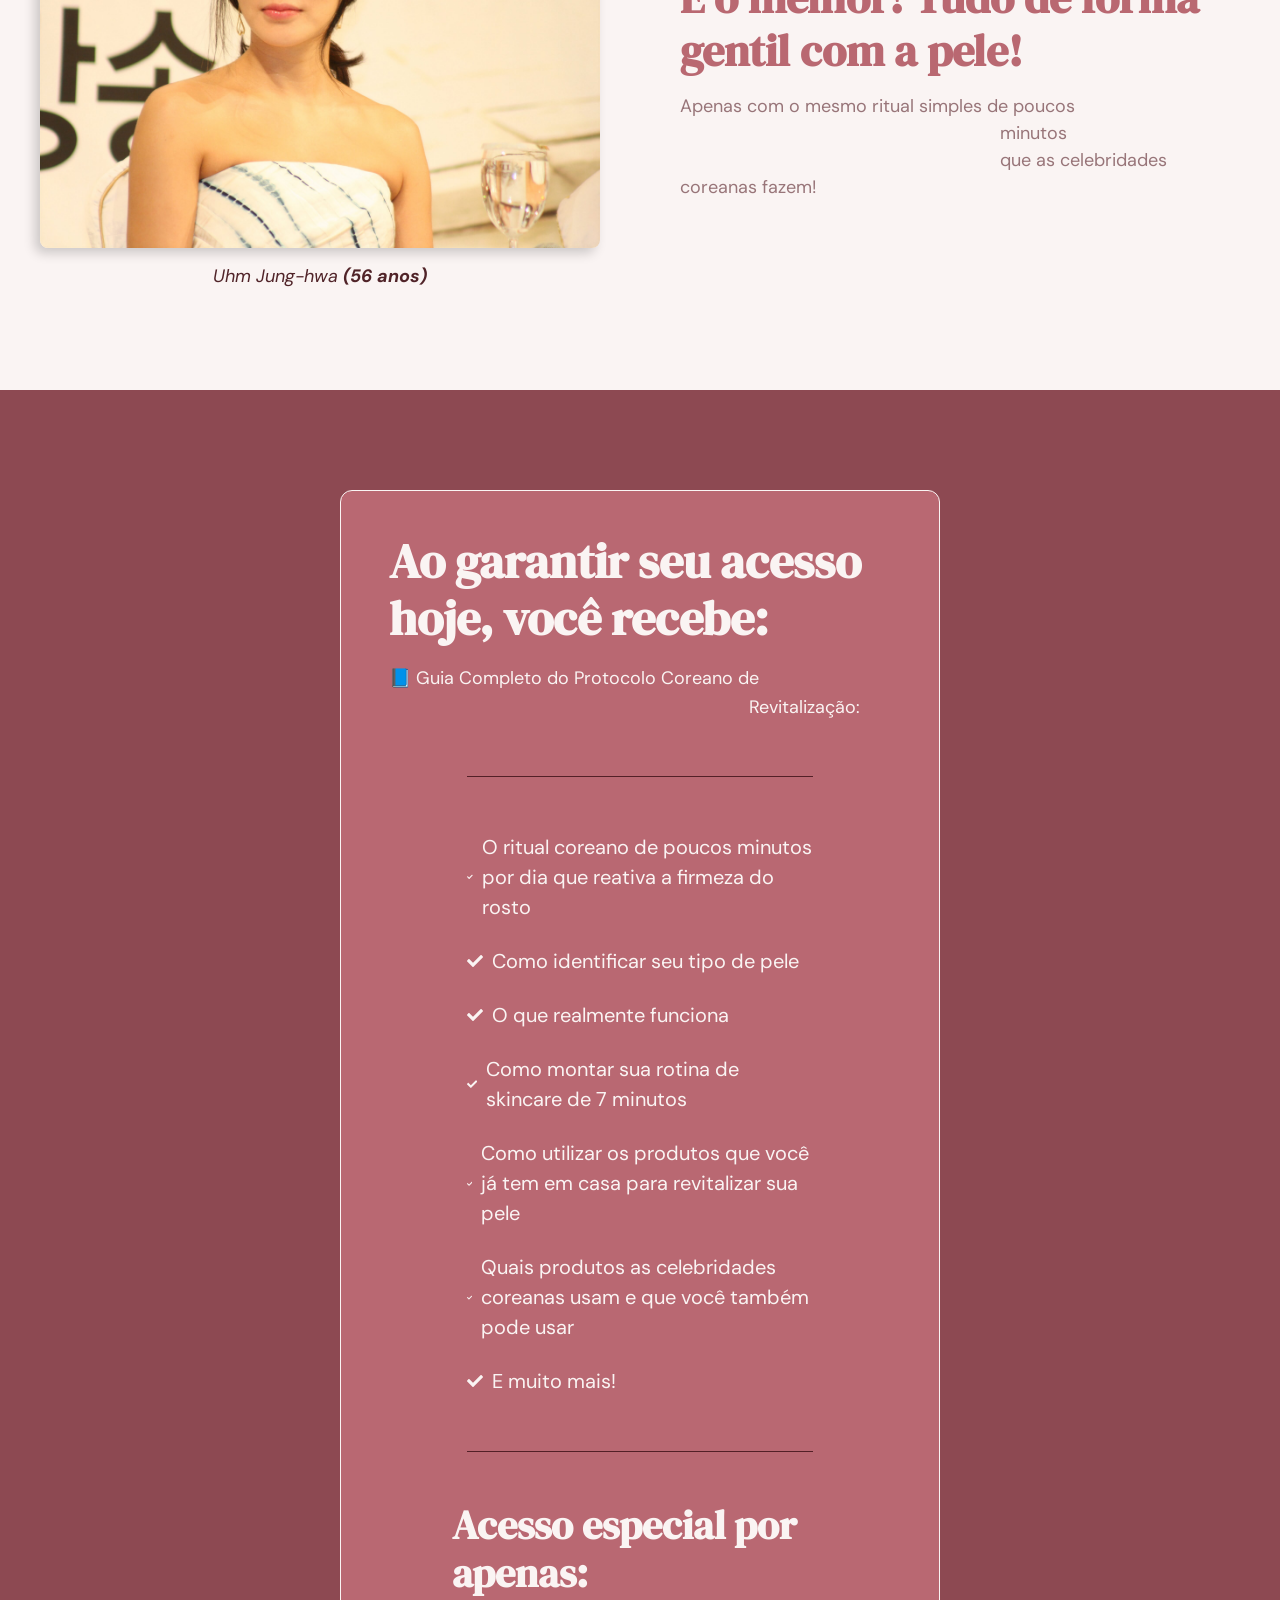
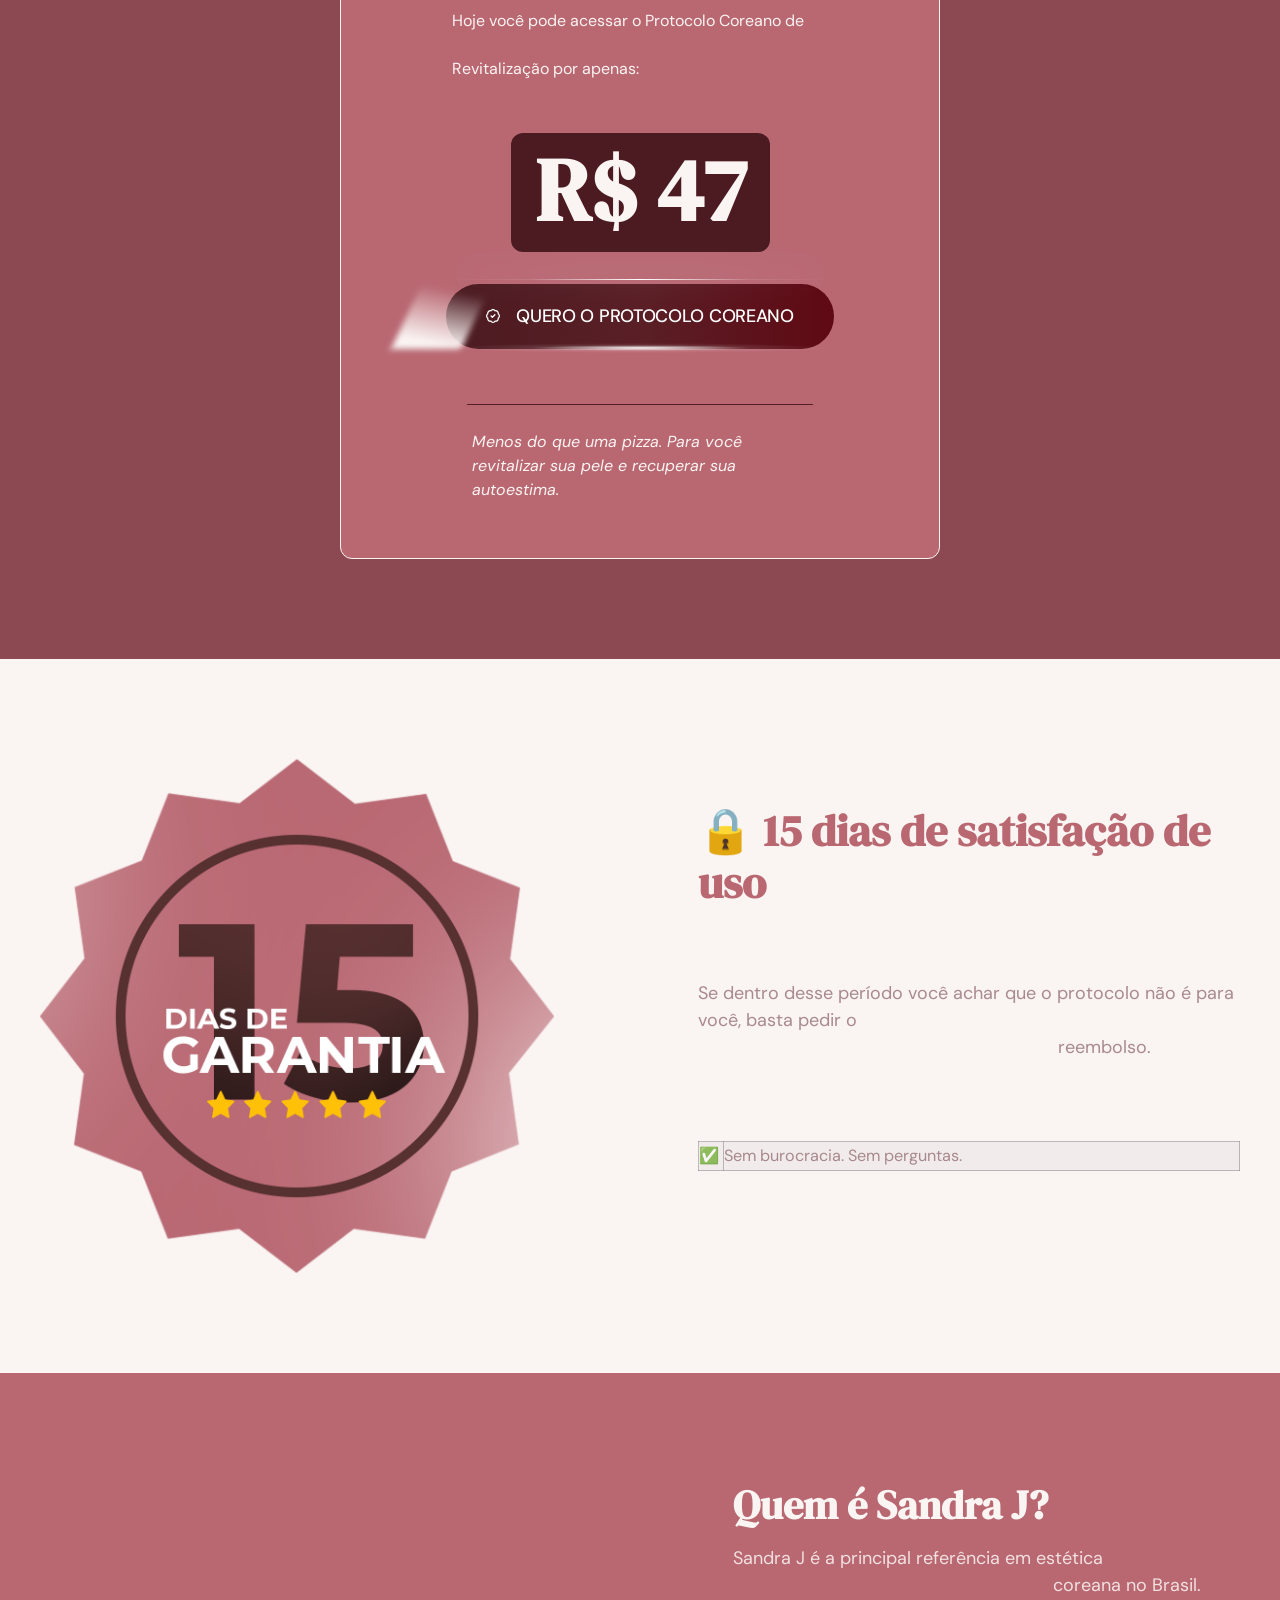
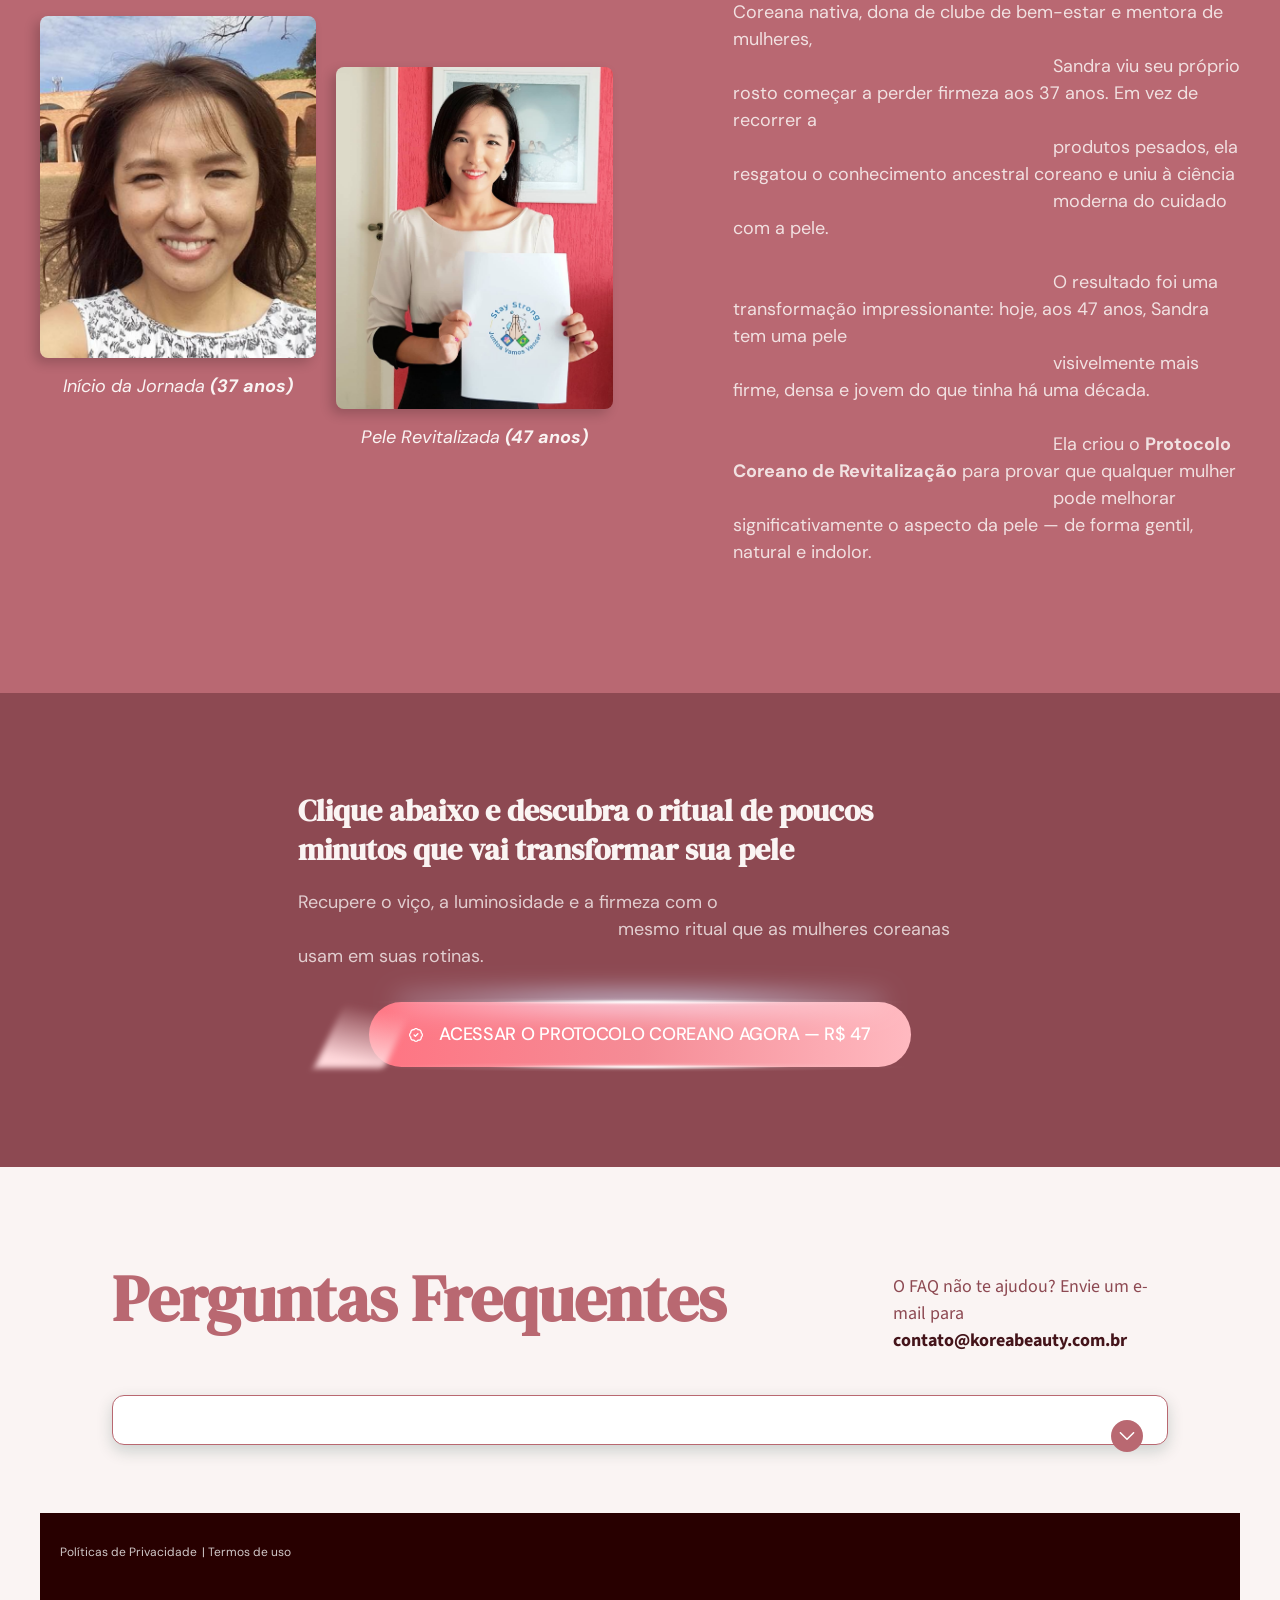
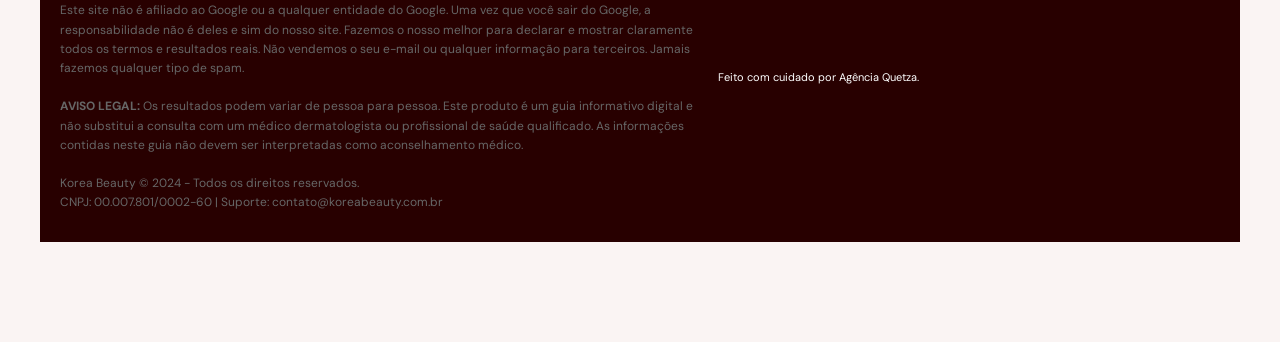
==== commit 171c6e38: "Compliance: Unificacao de funil, redirecionamento para index e sanitizacao total anti-bloqueio Googl" ====
--- a/index.html
+++ b/index.html
@@ -3,351 +3,3268 @@
 
 <head>
 	<meta charset="UTF-8">
-	<meta name="viewport" content="width=device-width, initial-scale=1.0">
-	<title>Korea Beauty | Ritual para Pele Jovem e Firme</title>
-	<link rel="preconnect" href="https://fonts.googleapis.com">
-	<link rel="preconnect" href="https://fonts.gstatic.com" crossorigin>
-	<link rel="prefetch" href="protocolo.html">
-	<link rel="preload" as="image" href="images/presell-woman.png" fetchpriority="high">
+	<meta name="viewport" content="width=device-width, initial-scale=1.0, maximum-scale=5.0, user-scalable=yes">
+
+	<!-- Responsive Fixes -->
 	<style>
-		@import url('https://fonts.googleapis.com/css2?family=DM+Serif+Display&family=DM+Sans:wght@400;700&display=swap');
-
-		:root {
-			--bg-color: #FDF8F5;
-			--primary-color: #B96871;
-			--text-color: #4A4A4A;
-			--accent-color: #D4AF37;
-			--white: #FFFFFF;
-			--soft-pink: #F9EBEC;
-		}
-
+		html,
 		body {
-			background-color: var(--bg-color);
-			font-family: 'DM Sans', sans-serif;
-			color: var(--text-color);
+			overflow-x: hidden !important;
+			width: 100% !important;
+			position: relative;
 			margin: 0;
 			padding: 0;
-			overflow-x: hidden;
-		}
-
-		.container {
-			max-width: 800px;
-			margin: 0 auto;
-			padding: 40px 20px;
-			text-align: center;
-		}
-
-		.hero-section {
-			padding: 40px 0;
-			min-height: 80vh;
-			display: flex;
-			flex-direction: column;
+		}
+
+		img,
+		figure,
+		svg,
+		video {
+			max-width: 100% !important;
+			height: auto !important;
+		}
+
+		.elementor-container,
+		.e-con-inner,
+		.e-con {
+			max-width: 100vw !important;
+			overflow-x: hidden !important;
+		}
+
+		/* Headline adjustment for small screens */
+		@media (max-width: 480px) {
+
+			h1,
+			.elementor-image-box-title {
+				font-size: 28px !important;
+				line-height: 1.2 !important;
+			}
+
+			h2,
+			.elementor-heading-title {
+				font-size: 24px !important;
+			}
+
+			.elementor-button {
+				width: 100% !important;
+				white-space: normal !important;
+				height: auto !important;
+				padding: 15px 10px !important;
+			}
+
+			.elementor-button-text {
+				font-size: 16px !important;
+			}
+		}
+
+		/* Prevents ugly text justification on mobile */
+		p,
+		h1,
+		h2,
+		h3,
+		.elementor-image-box-description,
+		.elementor-heading-title {
+			text-align: left !important;
+			text-justify: none !important;
+		}
+
+		/* Remove any internal scrolls that break mobile UX */
+		.e-con,
+		.e-con-inner,
+		.elementor-widget,
+		.elementor-widget-container,
+		.elementor-accordion {
+			height: auto !important;
+			max-height: none !important;
+			overflow: visible !important;
+		}
+	</style>
+	<!-- Google tag (gtag.js) -->
+	<script async src="https://www.googletagmanager.com/gtag/js?id=AW-18073790722"></script>
+	<script>
+		window.dataLayer = window.dataLayer || [];
+		function gtag() { dataLayer.push(arguments); }
+		gtag('js', new Date());
+
+		gtag('config', 'AW-18073790722');
+	</script>
+	<script>if (navigator.userAgent.match(/MSIE|Internet Explorer/i) || navigator.userAgent.match(/Trident\/7\..*?rv:11/i)) { var href = document.location.href; if (!href.match(/[?&]nowprocket/)) { if (href.indexOf("?") == -1) { if (href.indexOf("#") == -1) { document.location.href = href + "?nowprocket=1" } else { document.location.href = href.replace("#", "?nowprocket=1#") } } else { if (href.indexOf("#") == -1) { document.location.href = href + "&nowprocket=1" } else { document.location.href = href.replace("#", "&nowprocket=1#") } } } }</script>
+	<!-- Cleaned up heavy polyfills for better mobile performance -->
+	</script>
+
+	<title>Korea Beauty | Ritual para Pele Jovem e Firme em Poucos Minutos</title>
+	<meta name="description"
+		content="Conheça o método informativo focado em cuidados faciais naturais. Guia de bem-estar e rotina tradicional coreana. Saiba mais.">
+	<meta property="og:title" content="Korea Beauty - Ritual de Revitalização">
+	<meta property="og:description"
+		content="Pele firme com apenas alguns minutos por dia. Conheça a rotina das coreanas.">
+	<meta property="og:type" content="website">
+	<link data-rocket-prefetch="" href="https://fonts.googleapis.com" rel="dns-prefetch">
+	<link data-rocket-preload="" as="style"
+		href="https://fonts.googleapis.com/css2?family=DM+Serif+Display:wght@400&family=DM+Sans:wght@400;700&family=Source+Sans+3:wght@400;700&display=swap"
+		rel="preload">
+	<link
+		href="https://fonts.googleapis.com/css2?family=DM+Serif+Display:wght@400&family=DM+Sans:wght@400;700&family=Source+Sans+3:wght@400;700&display=swap"
+		media="print" onload="this.media='all'" rel="stylesheet">
+	<noscript data-wpr-hosted-gf-parameters="">
+		<link rel="stylesheet"
+			href="https://fonts.googleapis.com/css2?family=DM+Serif+Display:wght@400&family=DM+Sans:wght@400;700&family=Source+Sans+3:wght@400;700&display=swap">
+	</noscript>
+	<meta name="robots" content="max-image-preview:large">
+	<link href="https://fonts.gstatic.com" crossorigin="" rel="preconnect">
+	<style id="wp-img-auto-sizes-contain-inline-css">
+		img:is([sizes=auto i], [sizes^="auto," i]) {
+			contain-intrinsic-size: 3000px 1500px
+		}
+
+		/*# sourceURL=wp-img-auto-sizes-contain-inline-css */
+	</style>
+	<style id="wp-emoji-styles-inline-css">
+		img.wp-smiley,
+		img.emoji {
+			display: inline !important;
+			border: none !important;
+			box-shadow: none !important;
+			height: 1em !important;
+			width: 1em !important;
+			margin: 0 0.07em !important;
+			vertical-align: -0.1em !important;
+			background: none !important;
+			padding: 0 !important;
+		}
+
+		/*# sourceURL=wp-emoji-styles-inline-css */
+	</style>
+	<style id="global-styles-inline-css">
+		:root {
+			--wp--preset--aspect-ratio--square: 1;
+			--wp--preset--aspect-ratio--4-3: 4/3;
+			--wp--preset--aspect-ratio--3-4: 3/4;
+			--wp--preset--aspect-ratio--3-2: 3/2;
+			--wp--preset--aspect-ratio--2-3: 2/3;
+			--wp--preset--aspect-ratio--16-9: 16/9;
+			--wp--preset--aspect-ratio--9-16: 9/16;
+			--wp--preset--color--black: #000000;
+			--wp--preset--color--cyan-bluish-gray: #abb8c3;
+			--wp--preset--color--white: #ffffff;
+			--wp--preset--color--pale-pink: #f78da7;
+			--wp--preset--color--vivid-red: #cf2e2e;
+			--wp--preset--color--luminous-vivid-orange: #ff6900;
+			--wp--preset--color--luminous-vivid-amber: #fcb900;
+			--wp--preset--color--light-green-cyan: #7bdcb5;
+			--wp--preset--color--vivid-green-cyan: #00d084;
+			--wp--preset--color--pale-cyan-blue: #8ed1fc;
+			--wp--preset--color--vivid-cyan-blue: #0693e3;
+			--wp--preset--color--vivid-purple: #9b51e0;
+			--wp--preset--gradient--vivid-cyan-blue-to-vivid-purple: linear-gradient(135deg, rgb(6, 147, 227) 0%, rgb(155, 81, 224) 100%);
+			--wp--preset--gradient--light-green-cyan-to-vivid-green-cyan: linear-gradient(135deg, rgb(122, 220, 180) 0%, rgb(0, 208, 130) 100%);
+			--wp--preset--gradient--luminous-vivid-amber-to-luminous-vivid-orange: linear-gradient(135deg, rgb(252, 185, 0) 0%, rgb(255, 105, 0) 100%);
+			--wp--preset--gradient--luminous-vivid-orange-to-vivid-red: linear-gradient(135deg, rgb(255, 105, 0) 0%, rgb(207, 46, 46) 100%);
+			--wp--preset--gradient--very-light-gray-to-cyan-bluish-gray: linear-gradient(135deg, rgb(238, 238, 238) 0%, rgb(169, 184, 195) 100%);
+			--wp--preset--gradient--cool-to-warm-spectrum: linear-gradient(135deg, rgb(74, 234, 220) 0%, rgb(151, 120, 209) 20%, rgb(207, 42, 186) 40%, rgb(238, 44, 130) 60%, rgb(251, 105, 98) 80%, rgb(254, 248, 76) 100%);
+			--wp--preset--gradient--blush-light-purple: linear-gradient(135deg, rgb(255, 206, 236) 0%, rgb(152, 150, 240) 100%);
+			--wp--preset--gradient--blush-bordeaux: linear-gradient(135deg, rgb(254, 205, 165) 0%, rgb(254, 45, 45) 50%, rgb(107, 0, 62) 100%);
+			--wp--preset--gradient--luminous-dusk: linear-gradient(135deg, rgb(255, 203, 112) 0%, rgb(199, 81, 192) 50%, rgb(65, 88, 208) 100%);
+			--wp--preset--gradient--pale-ocean: linear-gradient(135deg, rgb(255, 245, 203) 0%, rgb(182, 227, 212) 50%, rgb(51, 167, 181) 100%);
+			--wp--preset--gradient--electric-grass: linear-gradient(135deg, rgb(202, 248, 128) 0%, rgb(113, 206, 126) 100%);
+			--wp--preset--gradient--midnight: linear-gradient(135deg, rgb(2, 3, 129) 0%, rgb(40, 116, 252) 100%);
+			--wp--preset--font-size--small: 13px;
+			--wp--preset--font-size--medium: 20px;
+			--wp--preset--font-size--large: 36px;
+			--wp--preset--font-size--x-large: 42px;
+			--wp--preset--spacing--20: 0.44rem;
+			--wp--preset--spacing--30: 0.67rem;
+			--wp--preset--spacing--40: 1rem;
+			--wp--preset--spacing--50: 1.5rem;
+			--wp--preset--spacing--60: 2.25rem;
+			--wp--preset--spacing--70: 3.38rem;
+			--wp--preset--spacing--80: 5.06rem;
+			--wp--preset--shadow--natural: 6px 6px 9px rgba(0, 0, 0, 0.2);
+			--wp--preset--shadow--deep: 12px 12px 50px rgba(0, 0, 0, 0.4);
+			--wp--preset--shadow--sharp: 6px 6px 0px rgba(0, 0, 0, 0.2);
+			--wp--preset--shadow--outlined: 6px 6px 0px -3px rgb(255, 255, 255), 6px 6px rgb(0, 0, 0);
+			--wp--preset--shadow--crisp: 6px 6px 0px rgb(0, 0, 0);
+		}
+
+		:root {
+			--wp--style--global--content-size: 800px;
+			--wp--style--global--wide-size: 1200px;
+		}
+
+		:where(body) {
+			margin: 0;
+		}
+
+		.wp-site-blocks>.alignleft {
+			float: left;
+			margin-right: 2em;
+		}
+
+		.wp-site-blocks>.alignright {
+			float: right;
+			margin-left: 2em;
+		}
+
+		.wp-site-blocks>.aligncenter {
 			justify-content: center;
-			align-items: center;
-		}
-
-		.hero-img {
-			width: 140px;
-			height: 140px;
-			border-radius: 50%;
-			object-fit: cover;
-			margin-bottom: 25px;
-			box-shadow: 0 10px 30px rgba(185, 104, 113, 0.2);
-			border: 4px solid var(--white);
-		}
-
-		.tagline {
-			font-size: 14px;
-			text-transform: uppercase;
-			letter-spacing: 3px;
-			color: var(--primary-color);
-			font-weight: 700;
-			margin-bottom: 20px;
-			display: block;
-		}
-
-		h1 {
-			font-family: 'DM Serif Display', serif;
-			font-size: 38px;
-			color: var(--text-color);
-			line-height: 1.1;
-			margin-bottom: 25px;
-			max-width: 650px;
-		}
-
-		.hero-text {
-			font-size: 18px;
-			line-height: 1.6;
-			margin-bottom: 35px;
-			max-width: 550px;
 			margin-left: auto;
 			margin-right: auto;
-			opacity: 0.9;
-		}
-
-		.btn {
-			background-color: var(--primary-color);
-			color: white;
-			padding: 22px 40px;
+		}
+
+		:where(.wp-site-blocks)>* {
+			margin-block-start: 24px;
+			margin-block-end: 0;
+		}
+
+		:where(.wp-site-blocks)> :first-child {
+			margin-block-start: 0;
+		}
+
+		:where(.wp-site-blocks)> :last-child {
+			margin-block-end: 0;
+		}
+
+		:root {
+			--wp--style--block-gap: 24px;
+		}
+
+		:root :where(.is-layout-flow)> :first-child {
+			margin-block-start: 0;
+		}
+
+		:root :where(.is-layout-flow)> :last-child {
+			margin-block-end: 0;
+		}
+
+		:root :where(.is-layout-flow)>* {
+			margin-block-start: 24px;
+			margin-block-end: 0;
+		}
+
+		:root :where(.is-layout-constrained)> :first-child {
+			margin-block-start: 0;
+		}
+
+		:root :where(.is-layout-constrained)> :last-child {
+			margin-block-end: 0;
+		}
+
+		:root :where(.is-layout-constrained)>* {
+			margin-block-start: 24px;
+			margin-block-end: 0;
+		}
+
+		:root :where(.is-layout-flex) {
+			gap: 24px;
+		}
+
+		:root :where(.is-layout-grid) {
+			gap: 24px;
+		}
+
+		.is-layout-flow>.alignleft {
+			float: left;
+			margin-inline-start: 0;
+			margin-inline-end: 2em;
+		}
+
+		.is-layout-flow>.alignright {
+			float: right;
+			margin-inline-start: 2em;
+			margin-inline-end: 0;
+		}
+
+		.is-layout-flow>.aligncenter {
+			margin-left: auto !important;
+			margin-right: auto !important;
+		}
+
+		.is-layout-constrained>.alignleft {
+			float: left;
+			margin-inline-start: 0;
+			margin-inline-end: 2em;
+		}
+
+		.is-layout-constrained>.alignright {
+			float: right;
+			margin-inline-start: 2em;
+			margin-inline-end: 0;
+		}
+
+		.is-layout-constrained>.aligncenter {
+			margin-left: auto !important;
+			margin-right: auto !important;
+		}
+
+		.is-layout-constrained> :where(:not(.alignleft):not(.alignright):not(.alignfull)) {
+			max-width: var(--wp--style--global--content-size);
+			margin-left: auto !important;
+			margin-right: auto !important;
+		}
+
+		.is-layout-constrained>.alignwide {
+			max-width: var(--wp--style--global--wide-size);
+		}
+
+		body .is-layout-flex {
+			display: flex;
+		}
+
+		.is-layout-flex {
+			flex-wrap: wrap;
+			align-items: center;
+		}
+
+		.is-layout-flex> :is(*, div) {
+			margin: 0;
+		}
+
+		body .is-layout-grid {
+			display: grid;
+		}
+
+		.is-layout-grid> :is(*, div) {
+			margin: 0;
+		}
+
+		body {
+			padding-top: 0px;
+			padding-right: 0px;
+			padding-bottom: 0px;
+			padding-left: 0px;
+		}
+
+		a:where(:not(.wp-element-button)) {
+			text-decoration: underline;
+		}
+
+		:root :where(.wp-element-button, .wp-block-button__link) {
+			background-color: #32373c;
+			border-width: 0;
+			color: #fff;
+			font-family: inherit;
+			font-size: inherit;
+			font-style: inherit;
+			font-weight: inherit;
+			letter-spacing: inherit;
+			line-height: inherit;
+			padding-top: calc(0.667em + 2px);
+			padding-right: calc(1.333em + 2px);
+			padding-bottom: calc(0.667em + 2px);
+			padding-left: calc(1.333em + 2px);
+			text-decoration: none;
+			text-transform: inherit;
+		}
+
+		.has-black-color {
+			color: var(--wp--preset--color--black) !important;
+		}
+
+		.has-cyan-bluish-gray-color {
+			color: var(--wp--preset--color--cyan-bluish-gray) !important;
+		}
+
+		.has-white-color {
+			color: var(--wp--preset--color--white) !important;
+		}
+
+		.has-pale-pink-color {
+			color: var(--wp--preset--color--pale-pink) !important;
+		}
+
+		.has-vivid-red-color {
+			color: var(--wp--preset--color--vivid-red) !important;
+		}
+
+		.has-luminous-vivid-orange-color {
+			color: var(--wp--preset--color--luminous-vivid-orange) !important;
+		}
+
+		.has-luminous-vivid-amber-color {
+			color: var(--wp--preset--color--luminous-vivid-amber) !important;
+		}
+
+		.has-light-green-cyan-color {
+			color: var(--wp--preset--color--light-green-cyan) !important;
+		}
+
+		.has-vivid-green-cyan-color {
+			color: var(--wp--preset--color--vivid-green-cyan) !important;
+		}
+
+		.has-pale-cyan-blue-color {
+			color: var(--wp--preset--color--pale-cyan-blue) !important;
+		}
+
+		.has-vivid-cyan-blue-color {
+			color: var(--wp--preset--color--vivid-cyan-blue) !important;
+		}
+
+		.has-vivid-purple-color {
+			color: var(--wp--preset--color--vivid-purple) !important;
+		}
+
+		.has-black-background-color {
+			background-color: var(--wp--preset--color--black) !important;
+		}
+
+		.has-cyan-bluish-gray-background-color {
+			background-color: var(--wp--preset--color--cyan-bluish-gray) !important;
+		}
+
+		.has-white-background-color {
+			background-color: var(--wp--preset--color--white) !important;
+		}
+
+		.has-pale-pink-background-color {
+			background-color: var(--wp--preset--color--pale-pink) !important;
+		}
+
+		.has-vivid-red-background-color {
+			background-color: var(--wp--preset--color--vivid-red) !important;
+		}
+
+		.has-luminous-vivid-orange-background-color {
+			background-color: var(--wp--preset--color--luminous-vivid-orange) !important;
+		}
+
+		.has-luminous-vivid-amber-background-color {
+			background-color: var(--wp--preset--color--luminous-vivid-amber) !important;
+		}
+
+		.has-light-green-cyan-background-color {
+			background-color: var(--wp--preset--color--light-green-cyan) !important;
+		}
+
+		.has-vivid-green-cyan-background-color {
+			background-color: var(--wp--preset--color--vivid-green-cyan) !important;
+		}
+
+		.has-pale-cyan-blue-background-color {
+			background-color: var(--wp--preset--color--pale-cyan-blue) !important;
+		}
+
+		.has-vivid-cyan-blue-background-color {
+			background-color: var(--wp--preset--color--vivid-cyan-blue) !important;
+		}
+
+		.has-vivid-purple-background-color {
+			background-color: var(--wp--preset--color--vivid-purple) !important;
+		}
+
+		.has-black-border-color {
+			border-color: var(--wp--preset--color--black) !important;
+		}
+
+		.has-cyan-bluish-gray-border-color {
+			border-color: var(--wp--preset--color--cyan-bluish-gray) !important;
+		}
+
+		.has-white-border-color {
+			border-color: var(--wp--preset--color--white) !important;
+		}
+
+		.has-pale-pink-border-color {
+			border-color: var(--wp--preset--color--pale-pink) !important;
+		}
+
+		.has-vivid-red-border-color {
+			border-color: var(--wp--preset--color--vivid-red) !important;
+		}
+
+		.has-luminous-vivid-orange-border-color {
+			border-color: var(--wp--preset--color--luminous-vivid-orange) !important;
+		}
+
+		.has-luminous-vivid-amber-border-color {
+			border-color: var(--wp--preset--color--luminous-vivid-amber) !important;
+		}
+
+		.has-light-green-cyan-border-color {
+			border-color: var(--wp--preset--color--light-green-cyan) !important;
+		}
+
+		.has-vivid-green-cyan-border-color {
+			border-color: var(--wp--preset--color--vivid-green-cyan) !important;
+		}
+
+		.has-pale-cyan-blue-border-color {
+			border-color: var(--wp--preset--color--pale-cyan-blue) !important;
+		}
+
+		.has-vivid-cyan-blue-border-color {
+			border-color: var(--wp--preset--color--vivid-cyan-blue) !important;
+		}
+
+		.has-vivid-purple-border-color {
+			border-color: var(--wp--preset--color--vivid-purple) !important;
+		}
+
+		.has-vivid-cyan-blue-to-vivid-purple-gradient-background {
+			background: var(--wp--preset--gradient--vivid-cyan-blue-to-vivid-purple) !important;
+		}
+
+		.has-light-green-cyan-to-vivid-green-cyan-gradient-background {
+			background: var(--wp--preset--gradient--light-green-cyan-to-vivid-green-cyan) !important;
+		}
+
+		.has-luminous-vivid-amber-to-luminous-vivid-orange-gradient-background {
+			background: var(--wp--preset--gradient--luminous-vivid-amber-to-luminous-vivid-orange) !important;
+		}
+
+		.has-luminous-vivid-orange-to-vivid-red-gradient-background {
+			background: var(--wp--preset--gradient--luminous-vivid-orange-to-vivid-red) !important;
+		}
+
+		.has-very-light-gray-to-cyan-bluish-gray-gradient-background {
+			background: var(--wp--preset--gradient--very-light-gray-to-cyan-bluish-gray) !important;
+		}
+
+		.has-cool-to-warm-spectrum-gradient-background {
+			background: var(--wp--preset--gradient--cool-to-warm-spectrum) !important;
+		}
+
+		.has-blush-light-purple-gradient-background {
+			background: var(--wp--preset--gradient--blush-light-purple) !important;
+		}
+
+		.has-blush-bordeaux-gradient-background {
+			background: var(--wp--preset--gradient--blush-bordeaux) !important;
+		}
+
+		.has-luminous-dusk-gradient-background {
+			background: var(--wp--preset--gradient--luminous-dusk) !important;
+		}
+
+		.has-pale-ocean-gradient-background {
+			background: var(--wp--preset--gradient--pale-ocean) !important;
+		}
+
+		.has-electric-grass-gradient-background {
+			background: var(--wp--preset--gradient--electric-grass) !important;
+		}
+
+		.has-midnight-gradient-background {
+			background: var(--wp--preset--gradient--midnight) !important;
+		}
+
+		.has-small-font-size {
+			font-size: var(--wp--preset--font-size--small) !important;
+		}
+
+		.has-medium-font-size {
+			font-size: var(--wp--preset--font-size--medium) !important;
+		}
+
+		.has-large-font-size {
+			font-size: var(--wp--preset--font-size--large) !important;
+		}
+
+		.has-x-large-font-size {
+			font-size: var(--wp--preset--font-size--x-large) !important;
+		}
+
+		:root :where(.wp-block-pullquote) {
+			font-size: 1.5em;
+			line-height: 1.6;
+		}
+
+		/*# sourceURL=global-styles-inline-css */
+	</style>
+	<link data-minify="1" rel="stylesheet" id="hello-elementor-css" href="css/reset.css" media="all">
+	<link data-minify="1" rel="stylesheet" id="hello-elementor-theme-style-css" href="css/theme.css" media="all">
+	<link data-minify="1" rel="stylesheet" id="hello-elementor-header-footer-css" href="css/header-footer.css"
+		media="all">
+	<link rel="stylesheet" id="elementor-frontend-css" href="css/custom-frontend.min.css" media="all">
+	<style id="elementor-frontend-inline-css">
+		@-webkit-keyframes ha_fadeIn {
+			0% {
+				opacity: 0
+			}
+
+			to {
+				opacity: 1
+			}
+		}
+
+		@keyframes ha_fadeIn {
+			0% {
+				opacity: 0
+			}
+
+			to {
+				opacity: 1
+			}
+		}
+
+		@-webkit-keyframes ha_zoomIn {
+			0% {
+				opacity: 0;
+				-webkit-transform: scale3d(.3, .3, .3);
+				transform: scale3d(.3, .3, .3)
+			}
+
+			50% {
+				opacity: 1
+			}
+		}
+
+		@keyframes ha_zoomIn {
+			0% {
+				opacity: 0;
+				-webkit-transform: scale3d(.3, .3, .3);
+				transform: scale3d(.3, .3, .3)
+			}
+
+			50% {
+				opacity: 1
+			}
+		}
+
+		@-webkit-keyframes ha_rollIn {
+			0% {
+				opacity: 0;
+				-webkit-transform: translate3d(-100%, 0, 0) rotate3d(0, 0, 1, -120deg);
+				transform: translate3d(-100%, 0, 0) rotate3d(0, 0, 1, -120deg)
+			}
+
+			to {
+				opacity: 1
+			}
+		}
+
+		@keyframes ha_rollIn {
+			0% {
+				opacity: 0;
+				-webkit-transform: translate3d(-100%, 0, 0) rotate3d(0, 0, 1, -120deg);
+				transform: translate3d(-100%, 0, 0) rotate3d(0, 0, 1, -120deg)
+			}
+
+			to {
+				opacity: 1
+			}
+		}
+
+		@-webkit-keyframes ha_bounce {
+
+			0%,
+			20%,
+			53%,
+			to {
+				-webkit-animation-timing-function: cubic-bezier(.215, .61, .355, 1);
+				animation-timing-function: cubic-bezier(.215, .61, .355, 1)
+			}
+
+			40%,
+			43% {
+				-webkit-transform: translate3d(0, -30px, 0) scaleY(1.1);
+				transform: translate3d(0, -30px, 0) scaleY(1.1);
+				-webkit-animation-timing-function: cubic-bezier(.755, .05, .855, .06);
+				animation-timing-function: cubic-bezier(.755, .05, .855, .06)
+			}
+
+			70% {
+				-webkit-transform: translate3d(0, -15px, 0) scaleY(1.05);
+				transform: translate3d(0, -15px, 0) scaleY(1.05);
+				-webkit-animation-timing-function: cubic-bezier(.755, .05, .855, .06);
+				animation-timing-function: cubic-bezier(.755, .05, .855, .06)
+			}
+
+			80% {
+				-webkit-transition-timing-function: cubic-bezier(.215, .61, .355, 1);
+				transition-timing-function: cubic-bezier(.215, .61, .355, 1);
+				-webkit-transform: translate3d(0, 0, 0) scaleY(.95);
+				transform: translate3d(0, 0, 0) scaleY(.95)
+			}
+
+			90% {
+				-webkit-transform: translate3d(0, -4px, 0) scaleY(1.02);
+				transform: translate3d(0, -4px, 0) scaleY(1.02)
+			}
+		}
+
+		@keyframes ha_bounce {
+
+			0%,
+			20%,
+			53%,
+			to {
+				-webkit-animation-timing-function: cubic-bezier(.215, .61, .355, 1);
+				animation-timing-function: cubic-bezier(.215, .61, .355, 1)
+			}
+
+			40%,
+			43% {
+				-webkit-transform: translate3d(0, -30px, 0) scaleY(1.1);
+				transform: translate3d(0, -30px, 0) scaleY(1.1);
+				-webkit-animation-timing-function: cubic-bezier(.755, .05, .855, .06);
+				animation-timing-function: cubic-bezier(.755, .05, .855, .06)
+			}
+
+			70% {
+				-webkit-transform: translate3d(0, -15px, 0) scaleY(1.05);
+				transform: translate3d(0, -15px, 0) scaleY(1.05);
+				-webkit-animation-timing-function: cubic-bezier(.755, .05, .855, .06);
+				animation-timing-function: cubic-bezier(.755, .05, .855, .06)
+			}
+
+			80% {
+				-webkit-transition-timing-function: cubic-bezier(.215, .61, .355, 1);
+				transition-timing-function: cubic-bezier(.215, .61, .355, 1);
+				-webkit-transform: translate3d(0, 0, 0) scaleY(.95);
+				transform: translate3d(0, 0, 0) scaleY(.95)
+			}
+
+			90% {
+				-webkit-transform: translate3d(0, -4px, 0) scaleY(1.02);
+				transform: translate3d(0, -4px, 0) scaleY(1.02)
+			}
+		}
+
+		@-webkit-keyframes ha_bounceIn {
+
+			0%,
+			20%,
+			40%,
+			60%,
+			80%,
+			to {
+				-webkit-animation-timing-function: cubic-bezier(.215, .61, .355, 1);
+				animation-timing-function: cubic-bezier(.215, .61, .355, 1)
+			}
+
+			0% {
+				opacity: 0;
+				-webkit-transform: scale3d(.3, .3, .3);
+				transform: scale3d(.3, .3, .3)
+			}
+
+			20% {
+				-webkit-transform: scale3d(1.1, 1.1, 1.1);
+				transform: scale3d(1.1, 1.1, 1.1)
+			}
+
+			40% {
+				-webkit-transform: scale3d(.9, .9, .9);
+				transform: scale3d(.9, .9, .9)
+			}
+
+			60% {
+				opacity: 1;
+				-webkit-transform: scale3d(1.03, 1.03, 1.03);
+				transform: scale3d(1.03, 1.03, 1.03)
+			}
+
+			80% {
+				-webkit-transform: scale3d(.97, .97, .97);
+				transform: scale3d(.97, .97, .97)
+			}
+
+			to {
+				opacity: 1
+			}
+		}
+
+		@keyframes ha_bounceIn {
+
+			0%,
+			20%,
+			40%,
+			60%,
+			80%,
+			to {
+				-webkit-animation-timing-function: cubic-bezier(.215, .61, .355, 1);
+				animation-timing-function: cubic-bezier(.215, .61, .355, 1)
+			}
+
+			0% {
+				opacity: 0;
+				-webkit-transform: scale3d(.3, .3, .3);
+				transform: scale3d(.3, .3, .3)
+			}
+
+			20% {
+				-webkit-transform: scale3d(1.1, 1.1, 1.1);
+				transform: scale3d(1.1, 1.1, 1.1)
+			}
+
+			40% {
+				-webkit-transform: scale3d(.9, .9, .9);
+				transform: scale3d(.9, .9, .9)
+			}
+
+			60% {
+				opacity: 1;
+				-webkit-transform: scale3d(1.03, 1.03, 1.03);
+				transform: scale3d(1.03, 1.03, 1.03)
+			}
+
+			80% {
+				-webkit-transform: scale3d(.97, .97, .97);
+				transform: scale3d(.97, .97, .97)
+			}
+
+			to {
+				opacity: 1
+			}
+		}
+
+		@-webkit-keyframes ha_flipInX {
+			0% {
+				opacity: 0;
+				-webkit-transform: perspective(400px) rotate3d(1, 0, 0, 90deg);
+				transform: perspective(400px) rotate3d(1, 0, 0, 90deg);
+				-webkit-animation-timing-function: ease-in;
+				animation-timing-function: ease-in
+			}
+
+			40% {
+				-webkit-transform: perspective(400px) rotate3d(1, 0, 0, -20deg);
+				transform: perspective(400px) rotate3d(1, 0, 0, -20deg);
+				-webkit-animation-timing-function: ease-in;
+				animation-timing-function: ease-in
+			}
+
+			60% {
+				opacity: 1;
+				-webkit-transform: perspective(400px) rotate3d(1, 0, 0, 10deg);
+				transform: perspective(400px) rotate3d(1, 0, 0, 10deg)
+			}
+
+			80% {
+				-webkit-transform: perspective(400px) rotate3d(1, 0, 0, -5deg);
+				transform: perspective(400px) rotate3d(1, 0, 0, -5deg)
+			}
+		}
+
+		@keyframes ha_flipInX {
+			0% {
+				opacity: 0;
+				-webkit-transform: perspective(400px) rotate3d(1, 0, 0, 90deg);
+				transform: perspective(400px) rotate3d(1, 0, 0, 90deg);
+				-webkit-animation-timing-function: ease-in;
+				animation-timing-function: ease-in
+			}
+
+			40% {
+				-webkit-transform: perspective(400px) rotate3d(1, 0, 0, -20deg);
+				transform: perspective(400px) rotate3d(1, 0, 0, -20deg);
+				-webkit-animation-timing-function: ease-in;
+				animation-timing-function: ease-in
+			}
+
+			60% {
+				opacity: 1;
+				-webkit-transform: perspective(400px) rotate3d(1, 0, 0, 10deg);
+				transform: perspective(400px) rotate3d(1, 0, 0, 10deg)
+			}
+
+			80% {
+				-webkit-transform: perspective(400px) rotate3d(1, 0, 0, -5deg);
+				transform: perspective(400px) rotate3d(1, 0, 0, -5deg)
+			}
+		}
+
+		@-webkit-keyframes ha_flipInY {
+			0% {
+				opacity: 0;
+				-webkit-transform: perspective(400px) rotate3d(0, 1, 0, 90deg);
+				transform: perspective(400px) rotate3d(0, 1, 0, 90deg);
+				-webkit-animation-timing-function: ease-in;
+				animation-timing-function: ease-in
+			}
+
+			40% {
+				-webkit-transform: perspective(400px) rotate3d(0, 1, 0, -20deg);
+				transform: perspective(400px) rotate3d(0, 1, 0, -20deg);
+				-webkit-animation-timing-function: ease-in;
+				animation-timing-function: ease-in
+			}
+
+			60% {
+				opacity: 1;
+				-webkit-transform: perspective(400px) rotate3d(0, 1, 0, 10deg);
+				transform: perspective(400px) rotate3d(0, 1, 0, 10deg)
+			}
+
+			80% {
+				-webkit-transform: perspective(400px) rotate3d(0, 1, 0, -5deg);
+				transform: perspective(400px) rotate3d(0, 1, 0, -5deg)
+			}
+		}
+
+		@keyframes ha_flipInY {
+			0% {
+				opacity: 0;
+				-webkit-transform: perspective(400px) rotate3d(0, 1, 0, 90deg);
+				transform: perspective(400px) rotate3d(0, 1, 0, 90deg);
+				-webkit-animation-timing-function: ease-in;
+				animation-timing-function: ease-in
+			}
+
+			40% {
+				-webkit-transform: perspective(400px) rotate3d(0, 1, 0, -20deg);
+				transform: perspective(400px) rotate3d(0, 1, 0, -20deg);
+				-webkit-animation-timing-function: ease-in;
+				animation-timing-function: ease-in
+			}
+
+			60% {
+				opacity: 1;
+				-webkit-transform: perspective(400px) rotate3d(0, 1, 0, 10deg);
+				transform: perspective(400px) rotate3d(0, 1, 0, 10deg)
+			}
+
+			80% {
+				-webkit-transform: perspective(400px) rotate3d(0, 1, 0, -5deg);
+				transform: perspective(400px) rotate3d(0, 1, 0, -5deg)
+			}
+		}
+
+		@-webkit-keyframes ha_swing {
+			20% {
+				-webkit-transform: rotate3d(0, 0, 1, 15deg);
+				transform: rotate3d(0, 0, 1, 15deg)
+			}
+
+			40% {
+				-webkit-transform: rotate3d(0, 0, 1, -10deg);
+				transform: rotate3d(0, 0, 1, -10deg)
+			}
+
+			60% {
+				-webkit-transform: rotate3d(0, 0, 1, 5deg);
+				transform: rotate3d(0, 0, 1, 5deg)
+			}
+
+			80% {
+				-webkit-transform: rotate3d(0, 0, 1, -5deg);
+				transform: rotate3d(0, 0, 1, -5deg)
+			}
+		}
+
+		@keyframes ha_swing {
+			20% {
+				-webkit-transform: rotate3d(0, 0, 1, 15deg);
+				transform: rotate3d(0, 0, 1, 15deg)
+			}
+
+			40% {
+				-webkit-transform: rotate3d(0, 0, 1, -10deg);
+				transform: rotate3d(0, 0, 1, -10deg)
+			}
+
+			60% {
+				-webkit-transform: rotate3d(0, 0, 1, 5deg);
+				transform: rotate3d(0, 0, 1, 5deg)
+			}
+
+			80% {
+				-webkit-transform: rotate3d(0, 0, 1, -5deg);
+				transform: rotate3d(0, 0, 1, -5deg)
+			}
+		}
+
+		@-webkit-keyframes ha_slideInDown {
+			0% {
+				visibility: visible;
+				-webkit-transform: translate3d(0, -100%, 0);
+				transform: translate3d(0, -100%, 0)
+			}
+		}
+
+		@keyframes ha_slideInDown {
+			0% {
+				visibility: visible;
+				-webkit-transform: translate3d(0, -100%, 0);
+				transform: translate3d(0, -100%, 0)
+			}
+		}
+
+		@-webkit-keyframes ha_slideInUp {
+			0% {
+				visibility: visible;
+				-webkit-transform: translate3d(0, 100%, 0);
+				transform: translate3d(0, 100%, 0)
+			}
+		}
+
+		@keyframes ha_slideInUp {
+			0% {
+				visibility: visible;
+				-webkit-transform: translate3d(0, 100%, 0);
+				transform: translate3d(0, 100%, 0)
+			}
+		}
+
+		@-webkit-keyframes ha_slideInLeft {
+			0% {
+				visibility: visible;
+				-webkit-transform: translate3d(-100%, 0, 0);
+				transform: translate3d(-100%, 0, 0)
+			}
+		}
+
+		@keyframes ha_slideInLeft {
+			0% {
+				visibility: visible;
+				-webkit-transform: translate3d(-100%, 0, 0);
+				transform: translate3d(-100%, 0, 0)
+			}
+		}
+
+		@-webkit-keyframes ha_slideInRight {
+			0% {
+				visibility: visible;
+				-webkit-transform: translate3d(100%, 0, 0);
+				transform: translate3d(100%, 0, 0)
+			}
+		}
+
+		@keyframes ha_slideInRight {
+			0% {
+				visibility: visible;
+				-webkit-transform: translate3d(100%, 0, 0);
+				transform: translate3d(100%, 0, 0)
+			}
+		}
+
+		.ha_fadeIn {
+			-webkit-animation-name: ha_fadeIn;
+			animation-name: ha_fadeIn
+		}
+
+		.ha_zoomIn {
+			-webkit-animation-name: ha_zoomIn;
+			animation-name: ha_zoomIn
+		}
+
+		.ha_rollIn {
+			-webkit-animation-name: ha_rollIn;
+			animation-name: ha_rollIn
+		}
+
+		.ha_bounce {
+			-webkit-transform-origin: center bottom;
+			-ms-transform-origin: center bottom;
+			transform-origin: center bottom;
+			-webkit-animation-name: ha_bounce;
+			animation-name: ha_bounce
+		}
+
+		.ha_bounceIn {
+			-webkit-animation-name: ha_bounceIn;
+			animation-name: ha_bounceIn;
+			-webkit-animation-duration: .75s;
+			-webkit-animation-duration: calc(var(--animate-duration)*.75);
+			animation-duration: .75s;
+			animation-duration: calc(var(--animate-duration)*.75)
+		}
+
+		.ha_flipInX,
+		.ha_flipInY {
+			-webkit-animation-name: ha_flipInX;
+			animation-name: ha_flipInX;
+			-webkit-backface-visibility: visible !important;
+			backface-visibility: visible !important
+		}
+
+		.ha_flipInY {
+			-webkit-animation-name: ha_flipInY;
+			animation-name: ha_flipInY
+		}
+
+		.ha_swing {
+			-webkit-transform-origin: top center;
+			-ms-transform-origin: top center;
+			transform-origin: top center;
+			-webkit-animation-name: ha_swing;
+			animation-name: ha_swing
+		}
+
+		.ha_slideInDown {
+			-webkit-animation-name: ha_slideInDown;
+			animation-name: ha_slideInDown
+		}
+
+		.ha_slideInUp {
+			-webkit-animation-name: ha_slideInUp;
+			animation-name: ha_slideInUp
+		}
+
+		.ha_slideInLeft {
+			-webkit-animation-name: ha_slideInLeft;
+			animation-name: ha_slideInLeft
+		}
+
+		.ha_slideInRight {
+			-webkit-animation-name: ha_slideInRight;
+			animation-name: ha_slideInRight
+		}
+
+		.ha-css-transform-yes {
+			-webkit-transition-duration: var(--ha-tfx-transition-duration, .2s);
+			transition-duration: var(--ha-tfx-transition-duration, .2s);
+			-webkit-transition-property: -webkit-transform;
+			transition-property: transform;
+			transition-property: transform, -webkit-transform;
+			-webkit-transform: translate(var(--ha-tfx-translate-x, 0), var(--ha-tfx-translate-y, 0)) scale(var(--ha-tfx-scale-x, 1), var(--ha-tfx-scale-y, 1)) skew(var(--ha-tfx-skew-x, 0), var(--ha-tfx-skew-y, 0)) rotateX(var(--ha-tfx-rotate-x, 0)) rotateY(var(--ha-tfx-rotate-y, 0)) rotateZ(var(--ha-tfx-rotate-z, 0));
+			transform: translate(var(--ha-tfx-translate-x, 0), var(--ha-tfx-translate-y, 0)) scale(var(--ha-tfx-scale-x, 1), var(--ha-tfx-scale-y, 1)) skew(var(--ha-tfx-skew-x, 0), var(--ha-tfx-skew-y, 0)) rotateX(var(--ha-tfx-rotate-x, 0)) rotateY(var(--ha-tfx-rotate-y, 0)) rotateZ(var(--ha-tfx-rotate-z, 0))
+		}
+
+		.ha-css-transform-yes:hover {
+			-webkit-transform: translate(var(--ha-tfx-translate-x-hover, var(--ha-tfx-translate-x, 0)), var(--ha-tfx-translate-y-hover, var(--ha-tfx-translate-y, 0))) scale(var(--ha-tfx-scale-x-hover, var(--ha-tfx-scale-x, 1)), var(--ha-tfx-scale-y-hover, var(--ha-tfx-scale-y, 1))) skew(var(--ha-tfx-skew-x-hover, var(--ha-tfx-skew-x, 0)), var(--ha-tfx-skew-y-hover, var(--ha-tfx-skew-y, 0))) rotateX(var(--ha-tfx-rotate-x-hover, var(--ha-tfx-rotate-x, 0))) rotateY(var(--ha-tfx-rotate-y-hover, var(--ha-tfx-rotate-y, 0))) rotateZ(var(--ha-tfx-rotate-z-hover, var(--ha-tfx-rotate-z, 0)));
+			transform: translate(var(--ha-tfx-translate-x-hover, var(--ha-tfx-translate-x, 0)), var(--ha-tfx-translate-y-hover, var(--ha-tfx-translate-y, 0))) scale(var(--ha-tfx-scale-x-hover, var(--ha-tfx-scale-x, 1)), var(--ha-tfx-scale-y-hover, var(--ha-tfx-scale-y, 1))) skew(var(--ha-tfx-skew-x-hover, var(--ha-tfx-skew-x, 0)), var(--ha-tfx-skew-y-hover, var(--ha-tfx-skew-y, 0))) rotateX(var(--ha-tfx-rotate-x-hover, var(--ha-tfx-rotate-x, 0))) rotateY(var(--ha-tfx-rotate-y-hover, var(--ha-tfx-rotate-y, 0))) rotateZ(var(--ha-tfx-rotate-z-hover, var(--ha-tfx-rotate-z, 0)))
+		}
+
+		.happy-addon>.elementor-widget-container {
+			word-wrap: break-word;
+			overflow-wrap: break-word
+		}
+
+		.happy-addon>.elementor-widget-container,
+		.happy-addon>.elementor-widget-container * {
+			-webkit-box-sizing: border-box;
+			box-sizing: border-box
+		}
+
+		.happy-addon:not(:has(.elementor-widget-container)),
+		.happy-addon:not(:has(.elementor-widget-container)) * {
+			-webkit-box-sizing: border-box;
+			box-sizing: border-box;
+			word-wrap: break-word;
+			overflow-wrap: break-word
+		}
+
+		.happy-addon p:empty {
+			display: none
+		}
+
+		.happy-addon .elementor-inline-editing {
+			min-height: auto !important
+		}
+
+		.happy-addon-pro img {
+			max-width: 100%;
+			height: auto;
+			-o-object-fit: cover;
+			object-fit: cover
+		}
+
+		.ha-screen-reader-text {
+			position: absolute;
+			overflow: hidden;
+			clip: rect(1px, 1px, 1px, 1px);
+			margin: -1px;
+			padding: 0;
+			width: 1px;
+			height: 1px;
+			border: 0;
+			word-wrap: normal !important;
+			-webkit-clip-path: inset(50%);
+			clip-path: inset(50%)
+		}
+
+		.ha-has-bg-overlay>.elementor-widget-container {
+			position: relative;
+			z-index: 1
+		}
+
+		.ha-has-bg-overlay>.elementor-widget-container:before {
+			position: absolute;
+			top: 0;
+			left: 0;
+			z-index: -1;
+			width: 100%;
+			height: 100%;
+			content: ""
+		}
+
+		.ha-has-bg-overlay:not(:has(.elementor-widget-container)) {
+			position: relative;
+			z-index: 1
+		}
+
+		.ha-has-bg-overlay:not(:has(.elementor-widget-container)):before {
+			position: absolute;
+			top: 0;
+			left: 0;
+			z-index: -1;
+			width: 100%;
+			height: 100%;
+			content: ""
+		}
+
+		.ha-popup--is-enabled .ha-js-popup,
+		.ha-popup--is-enabled .ha-js-popup img {
+			cursor: -webkit-zoom-in !important;
+			cursor: zoom-in !important
+		}
+
+		.mfp-wrap .mfp-arrow,
+		.mfp-wrap .mfp-close {
+			background-color: transparent
+		}
+
+		.mfp-wrap .mfp-arrow:focus,
+		.mfp-wrap .mfp-close:focus {
+			outline-width: thin
+		}
+
+		.ha-advanced-tooltip-enable {
+			position: relative;
+			cursor: pointer;
+			--ha-tooltip-arrow-color: black;
+			--ha-tooltip-arrow-distance: 0
+		}
+
+		.ha-advanced-tooltip-enable .ha-advanced-tooltip-content {
+			position: absolute;
+			z-index: 999;
+			display: none;
+			padding: 5px 0;
+			width: 120px;
+			height: auto;
+			border-radius: 6px;
+			background-color: #000;
+			color: #fff;
+			text-align: center;
+			opacity: 0
+		}
+
+		.ha-advanced-tooltip-enable .ha-advanced-tooltip-content::after {
+			position: absolute;
+			border-width: 5px;
+			border-style: solid;
+			content: ""
+		}
+
+		.ha-advanced-tooltip-enable .ha-advanced-tooltip-content.no-arrow::after {
+			visibility: hidden
+		}
+
+		.ha-advanced-tooltip-enable .ha-advanced-tooltip-content.show {
+			display: inline-block;
+			opacity: 1
+		}
+
+		.ha-advanced-tooltip-enable.ha-advanced-tooltip-top .ha-advanced-tooltip-content,
+		body[data-elementor-device-mode=tablet] .ha-advanced-tooltip-enable.ha-advanced-tooltip-tablet-top .ha-advanced-tooltip-content {
+			top: unset;
+			right: 0;
+			bottom: calc(101% + var(--ha-tooltip-arrow-distance));
+			left: 0;
+			margin: 0 auto
+		}
+
+		.ha-advanced-tooltip-enable.ha-advanced-tooltip-top .ha-advanced-tooltip-content::after,
+		body[data-elementor-device-mode=tablet] .ha-advanced-tooltip-enable.ha-advanced-tooltip-tablet-top .ha-advanced-tooltip-content::after {
+			top: 100%;
+			right: unset;
+			bottom: unset;
+			left: 50%;
+			border-color: var(--ha-tooltip-arrow-color) transparent transparent transparent;
+			-webkit-transform: translateX(-50%);
+			-ms-transform: translateX(-50%);
+			transform: translateX(-50%)
+		}
+
+		.ha-advanced-tooltip-enable.ha-advanced-tooltip-bottom .ha-advanced-tooltip-content,
+		body[data-elementor-device-mode=tablet] .ha-advanced-tooltip-enable.ha-advanced-tooltip-tablet-bottom .ha-advanced-tooltip-content {
+			top: calc(101% + var(--ha-tooltip-arrow-distance));
+			right: 0;
+			bottom: unset;
+			left: 0;
+			margin: 0 auto
+		}
+
+		.ha-advanced-tooltip-enable.ha-advanced-tooltip-bottom .ha-advanced-tooltip-content::after,
+		body[data-elementor-device-mode=tablet] .ha-advanced-tooltip-enable.ha-advanced-tooltip-tablet-bottom .ha-advanced-tooltip-content::after {
+			top: unset;
+			right: unset;
+			bottom: 100%;
+			left: 50%;
+			border-color: transparent transparent var(--ha-tooltip-arrow-color) transparent;
+			-webkit-transform: translateX(-50%);
+			-ms-transform: translateX(-50%);
+			transform: translateX(-50%)
+		}
+
+		.ha-advanced-tooltip-enable.ha-advanced-tooltip-left .ha-advanced-tooltip-content,
+		body[data-elementor-device-mode=tablet] .ha-advanced-tooltip-enable.ha-advanced-tooltip-tablet-left .ha-advanced-tooltip-content {
+			top: 50%;
+			right: calc(101% + var(--ha-tooltip-arrow-distance));
+			bottom: unset;
+			left: unset;
+			-webkit-transform: translateY(-50%);
+			-ms-transform: translateY(-50%);
+			transform: translateY(-50%)
+		}
+
+		.ha-advanced-tooltip-enable.ha-advanced-tooltip-left .ha-advanced-tooltip-content::after,
+		body[data-elementor-device-mode=tablet] .ha-advanced-tooltip-enable.ha-advanced-tooltip-tablet-left .ha-advanced-tooltip-content::after {
+			top: 50%;
+			right: unset;
+			bottom: unset;
+			left: 100%;
+			border-color: transparent transparent transparent var(--ha-tooltip-arrow-color);
+			-webkit-transform: translateY(-50%);
+			-ms-transform: translateY(-50%);
+			transform: translateY(-50%)
+		}
+
+		.ha-advanced-tooltip-enable.ha-advanced-tooltip-right .ha-advanced-tooltip-content,
+		body[data-elementor-device-mode=tablet] .ha-advanced-tooltip-enable.ha-advanced-tooltip-tablet-right .ha-advanced-tooltip-content {
+			top: 50%;
+			right: unset;
+			bottom: unset;
+			left: calc(101% + var(--ha-tooltip-arrow-distance));
+			-webkit-transform: translateY(-50%);
+			-ms-transform: translateY(-50%);
+			transform: translateY(-50%)
+		}
+
+		.ha-advanced-tooltip-enable.ha-advanced-tooltip-right .ha-advanced-tooltip-content::after,
+		body[data-elementor-device-mode=tablet] .ha-advanced-tooltip-enable.ha-advanced-tooltip-tablet-right .ha-advanced-tooltip-content::after {
+			top: 50%;
+			right: 100%;
+			bottom: unset;
+			left: unset;
+			border-color: transparent var(--ha-tooltip-arrow-color) transparent transparent;
+			-webkit-transform: translateY(-50%);
+			-ms-transform: translateY(-50%);
+			transform: translateY(-50%)
+		}
+
+		body[data-elementor-device-mode=mobile] .ha-advanced-tooltip-enable.ha-advanced-tooltip-mobile-top .ha-advanced-tooltip-content {
+			top: unset;
+			right: 0;
+			bottom: calc(101% + var(--ha-tooltip-arrow-distance));
+			left: 0;
+			margin: 0 auto
+		}
+
+		body[data-elementor-device-mode=mobile] .ha-advanced-tooltip-enable.ha-advanced-tooltip-mobile-top .ha-advanced-tooltip-content::after {
+			top: 100%;
+			right: unset;
+			bottom: unset;
+			left: 50%;
+			border-color: var(--ha-tooltip-arrow-color) transparent transparent transparent;
+			-webkit-transform: translateX(-50%);
+			-ms-transform: translateX(-50%);
+			transform: translateX(-50%)
+		}
+
+		body[data-elementor-device-mode=mobile] .ha-advanced-tooltip-enable.ha-advanced-tooltip-mobile-bottom .ha-advanced-tooltip-content {
+			top: calc(101% + var(--ha-tooltip-arrow-distance));
+			right: 0;
+			bottom: unset;
+			left: 0;
+			margin: 0 auto
+		}
+
+		body[data-elementor-device-mode=mobile] .ha-advanced-tooltip-enable.ha-advanced-tooltip-mobile-bottom .ha-advanced-tooltip-content::after {
+			top: unset;
+			right: unset;
+			bottom: 100%;
+			left: 50%;
+			border-color: transparent transparent var(--ha-tooltip-arrow-color) transparent;
+			-webkit-transform: translateX(-50%);
+			-ms-transform: translateX(-50%);
+			transform: translateX(-50%)
+		}
+
+		body[data-elementor-device-mode=mobile] .ha-advanced-tooltip-enable.ha-advanced-tooltip-mobile-left .ha-advanced-tooltip-content {
+			top: 50%;
+			right: calc(101% + var(--ha-tooltip-arrow-distance));
+			bottom: unset;
+			left: unset;
+			-webkit-transform: translateY(-50%);
+			-ms-transform: translateY(-50%);
+			transform: translateY(-50%)
+		}
+
+		body[data-elementor-device-mode=mobile] .ha-advanced-tooltip-enable.ha-advanced-tooltip-mobile-left .ha-advanced-tooltip-content::after {
+			top: 50%;
+			right: unset;
+			bottom: unset;
+			left: 100%;
+			border-color: transparent transparent transparent var(--ha-tooltip-arrow-color);
+			-webkit-transform: translateY(-50%);
+			-ms-transform: translateY(-50%);
+			transform: translateY(-50%)
+		}
+
+		body[data-elementor-device-mode=mobile] .ha-advanced-tooltip-enable.ha-advanced-tooltip-mobile-right .ha-advanced-tooltip-content {
+			top: 50%;
+			right: unset;
+			bottom: unset;
+			left: calc(101% + var(--ha-tooltip-arrow-distance));
+			-webkit-transform: translateY(-50%);
+			-ms-transform: translateY(-50%);
+			transform: translateY(-50%)
+		}
+
+		body[data-elementor-device-mode=mobile] .ha-advanced-tooltip-enable.ha-advanced-tooltip-mobile-right .ha-advanced-tooltip-content::after {
+			top: 50%;
+			right: 100%;
+			bottom: unset;
+			left: unset;
+			border-color: transparent var(--ha-tooltip-arrow-color) transparent transparent;
+			-webkit-transform: translateY(-50%);
+			-ms-transform: translateY(-50%);
+			transform: translateY(-50%)
+		}
+
+		body.elementor-editor-active .happy-addon.ha-gravityforms .gform_wrapper {
+			display: block !important
+		}
+
+		.ha-scroll-to-top-wrap.ha-scroll-to-top-hide {
+			display: none
+		}
+
+		.ha-scroll-to-top-wrap.edit-mode,
+		.ha-scroll-to-top-wrap.single-page-off {
+			display: none !important
+		}
+
+		.ha-scroll-to-top-button {
+			position: fixed;
+			right: 15px;
+			bottom: 15px;
+			z-index: 9999;
+			display: -webkit-box;
+			display: -webkit-flex;
+			display: -ms-flexbox;
+			display: flex;
+			-webkit-box-align: center;
+			-webkit-align-items: center;
+			align-items: center;
+			-ms-flex-align: center;
+			-webkit-box-pack: center;
+			-ms-flex-pack: center;
+			-webkit-justify-content: center;
+			justify-content: center;
+			width: 50px;
+			height: 50px;
 			border-radius: 50px;
-			text-decoration: none;
-			font-weight: bold;
-			font-size: 20px;
-			display: inline-block;
-			transition: all 0.3s cubic-bezier(0.175, 0.885, 0.32, 1.275);
-			box-shadow: 0 10px 30px rgba(185, 104, 113, 0.4);
+			background-color: #5636d1;
+			color: #fff;
+			text-align: center;
+			opacity: 1;
+			cursor: pointer;
+			-webkit-transition: all .3s;
+			transition: all .3s
+		}
+
+		.ha-scroll-to-top-button i {
+			color: #fff;
+			font-size: 16px
+		}
+
+		.ha-scroll-to-top-button:hover {
+			background-color: #e2498a
+		}
+
+		/*# sourceURL=elementor-frontend-inline-css */
+	</style>
+	<link rel="stylesheet" id="elementor-post-9-css" href="css/post-9.css" media="all">
+	<link rel="stylesheet" id="e-popup-style-css" href="css/popup.min.css" media="all">
+	<link data-minify="1" rel="stylesheet" id="font-awesome-5-all-css" href="css/all.min.css" media="all">
+	<link rel="stylesheet" id="font-awesome-4-shim-css" href="css/v4-shims.min.css" media="all">
+	<link rel="stylesheet" id="widget-image-box-css" href="css/custom-widget-image-box.min.css" media="all">
+	<link rel="stylesheet" id="widget-heading-css" href="css/widget-heading.min.css" media="all">
+	<link rel="stylesheet" id="e-animation-fadeInDown-css" href="css/fadeInDown.min.css" media="all">
+	<link rel="stylesheet" id="e-animation-fadeInUp-css" href="css/fadeInUp.min.css" media="all">
+	<link rel="stylesheet" id="widget-image-css" href="css/widget-image.min.css" media="all">
+	<link rel="stylesheet" id="widget-icon-list-css" href="css/custom-widget-icon-list.min.css" media="all">
+	<link rel="stylesheet" id="widget-divider-css" href="css/widget-divider.min.css" media="all">
+	<link rel="stylesheet" id="widget-accordion-css" href="css/custom-widget-accordion.min.css" media="all">
+	<link rel="stylesheet" id="elementor-post-361-css" href="css/post-361.css" media="all">
+	<link data-minify="1" rel="stylesheet" id="happy-icons-css" href="css/style.min.css" media="all">
+	<link data-minify="1" rel="stylesheet" id="font-awesome-css" href="css/font-awesome.min.css" media="all">
+	<style id="rocket-lazyload-inline-css">
+		.rll-youtube-player {
+			position: relative;
+			padding-bottom: 56.23%;
+			height: 0;
+			overflow: hidden;
+			max-width: 100%;
+		}
+
+		.rll-youtube-player:focus-within {
+			outline: 2px solid currentColor;
+			outline-offset: 5px;
+		}
+
+		.rll-youtube-player iframe {
+			position: absolute;
+			top: 0;
+			left: 0;
+			width: 100%;
+			height: 100%;
+			z-index: 100;
+			background: 0 0
+		}
+
+		.rll-youtube-player img {
+			bottom: 0;
+			display: block;
+			left: 0;
+			margin: auto;
+			max-width: 100%;
+			width: 100%;
+			position: absolute;
+			right: 0;
+			top: 0;
 			border: none;
+			height: auto;
+			-webkit-transition: .4s all;
+			-moz-transition: .4s all;
+			transition: .4s all
+		}
+
+		.rll-youtube-player img:hover {
+			-webkit-filter: brightness(75%)
+		}
+
+		.rll-youtube-player .play {
+			height: 100%;
+			width: 100%;
+			left: 0;
+			top: 0;
+			position: absolute;
+			background: var(--wpr-bg-779867a0-732d-4802-a7d5-59a482f6c66f) no-repeat center;
+			background-color: transparent !important;
 			cursor: pointer;
+			border: none;
+		}
+
+		.wp-embed-responsive .wp-has-aspect-ratio .rll-youtube-player {
+			position: absolute;
+			padding-bottom: 0;
 			width: 100%;
-			max-width: 450px;
-			box-sizing: border-box;
-		}
-
-		.btn:hover {
-			transform: scale(1.03);
-			box-shadow: 0 15px 40px rgba(185, 104, 113, 0.5);
-		}
-
-		.micro-copy {
-			margin-top: 20px;
-			font-size: 14px;
-			color: #2D5A27;
-			font-weight: 700;
-			display: flex;
-			justify-content: center;
-			gap: 15px;
-		}
-
-		/* New Sections for "Fattening" the page */
-		.info-section {
-			background-color: var(--white);
-			padding: 80px 20px;
-			margin-top: 50px;
-			border-radius: 40px 40px 0 0;
-			box-shadow: 0 -10px 40px rgba(0,0,0,0.02);
-		}
-
-		h2 {
-			font-family: 'DM Serif Display', serif;
-			font-size: 32px;
-			margin-bottom: 40px;
-			color: var(--primary-color);
-		}
-
-		.features-grid {
-			display: grid;
-			grid-template-columns: repeat(auto-fit, minmax(250px, 1fr));
-			gap: 30px;
-			margin-bottom: 60px;
-		}
-
-		.feature-card {
-			background: var(--bg-color);
-			padding: 30px;
-			border-radius: 20px;
-			transition: transform 0.3s ease;
-		}
-
-		.feature-card:hover {
-			transform: translateY(-5px);
-		}
-
-		.feature-icon {
-			font-size: 30px;
-			margin-bottom: 15px;
-			display: block;
-		}
-
-		.feature-card h3 {
-			font-size: 18px;
-			margin-bottom: 10px;
-			color: var(--text-color);
-		}
-
-		.feature-card p {
-			font-size: 15px;
-			line-height: 1.5;
-			margin: 0;
-			opacity: 0.8;
-		}
-
-		.target-audience {
-			background: var(--soft-pink);
-			padding: 40px;
-			border-radius: 30px;
-			text-align: left;
-			margin-bottom: 60px;
-		}
-
-		.target-audience ul {
-			list-style: none;
-			padding: 0;
-			margin: 20px 0 0 0;
-		}
-
-		.target-audience li {
-			padding: 10px 0;
-			padding-left: 30px;
-			position: relative;
-			font-size: 16px;
-		}
-
-		.target-audience li::before {
-			content: "✓";
-			position: absolute;
+			height: 100%;
+			top: 0;
+			bottom: 0;
 			left: 0;
-			color: var(--primary-color);
-			font-weight: bold;
-		}
-
-		.method-about {
-			max-width: 600px;
-			margin: 0 auto 60px;
-			font-size: 16px;
-			line-height: 1.7;
-			opacity: 0.9;
-		}
-
-		/* Footer Styles */
-		.footer {
-			background-color: var(--white);
-			padding: 60px 20px;
-			font-size: 13px;
-			border-top: 1px solid rgba(0, 0, 0, 0.05);
-			color: #888;
-		}
-
-		.footer a {
-			color: var(--text-color);
-			text-decoration: none;
-			margin: 0 10px;
-			opacity: 0.7;
-			transition: opacity 0.2s;
-		}
-
-		.footer a:hover {
-			opacity: 1;
-		}
-
-		.disclaimer {
-			max-width: 700px;
-			margin: 30px auto;
-			line-height: 1.4;
-			font-size: 11px;
-			text-align: justify;
-		}
-
-		.company-info {
-			margin-top: 40px;
-			font-weight: bold;
-		}
-
-		.cookie-notice {
-			font-size: 12px;
-			margin-bottom: 30px;
-			opacity: 0.7;
-		}
-
-		@media (max-width: 480px) {
-			h1 { font-size: 30px; }
-			h2 { font-size: 26px; }
-			.hero-img { width: 120px; height: 120px; }
-			.btn { font-size: 18px; padding: 18px 25px; }
-		}
+			right: 0
+		}
+
+		/*# sourceURL=rocket-lazyload-inline-css */
 	</style>
+
+
+
+	<script type="text/rocketlazyloadscript" data-rocket-src="js/external/v4-shims.min.js"
+		id="font-awesome-4-shim-js"></script>
+	<script type="text/rocketlazyloadscript" data-rocket-src="js/external/jquery.min.js" id="jquery-core-js"></script>
+	<script type="text/rocketlazyloadscript" data-rocket-src="js/external/jquery-migrate.min.js"
+		id="jquery-migrate-js"></script>
+	<script type="text/rocketlazyloadscript" data-rocket-src="js/external/purify.min.js" id="dom-purify-js"></script>
+	<link rel="canonical" href="#">
+	<link rel="shortlink" href="#">
+	<meta name="generator"
+		content="Elementor 3.35.7; features: e_font_icon_svg, additional_custom_breakpoints; settings: css_print_method-external, google_font-enabled, font_display-swap">
+	<!-- Google Tag Manager -->
+	<script type="text/rocketlazyloadscript">(function(w,d,s,l,i){w[l]=w[l]||[];w[l].push({'gtm.start':
+new Date().getTime(),event:'gtm.js'});var f=d.getElementsByTagName(s)[0],
+j=d.createElement(s),dl=l!='dataLayer'?'&l='+l:'';j.async=true;j.src=
+'https://www.googletagmanager.com/gtm.js?id='+i+dl;f.parentNode.insertBefore(j,f);
+})(window,document,'script','dataLayer','GTM-NW963R6G');</script>
+	<!-- End Google Tag Manager -->
+
+	<link rel="icon" href="images/cropped-Group-1-1.png" sizes="32x32">
+	<link rel="icon" href="images/cropped-Group-1-1.png" sizes="192x192">
+	<link rel="apple-touch-icon" href="images/cropped-Group-1-1.png">
+	<meta name="msapplication-TileImage" content="images/cropped-Group-1-1.png">
+	<noscript>
+		<style id="rocket-lazyload-nojs-css"></style>
+	</noscript>
+	<meta name="viewport" content="width=device-width, initial-scale=1.0, viewport-fit=cover">
+	<style id="wpr-lazyload-bg-container"></style>
+	<style>
+		.elementor-361 .elementor-element.elementor-element-02ff8a9:not(.elementor-motion-effects-element-type-background),
+		.elementor-361 .elementor-element.elementor-element-02ff8a9>.elementor-motion-effects-container>.elementor-motion-effects-layer {
+			--wpr-bg-a5c5da81-8f68-4e48-803d-7045b588defd: url('images/bg-k-beauty-mobile2.jpg');
+		}
+	</style>
+	<style>
+		.elementor-361 .elementor-element.elementor-element-02ff8a9:not(.elementor-motion-effects-element-type-background),
+		.elementor-361 .elementor-element.elementor-element-02ff8a9>.elementor-motion-effects-container>.elementor-motion-effects-layer {
+			--wpr-bg-95fb424c-9c00-4a35-8e5a-a44f903b29ea: url('images/bg-k-beauty1.jpg');
+		}
+	</style>
+	<style id="wpr-lazyload-bg-exclusion"></style>
+	<noscript>
+		<style id="wpr-lazyload-bg-nostyle">
+			.elementor-361 .elementor-element.elementor-element-02ff8a9:not(.elementor-motion-effects-element-type-background),
+			.elementor-361 .elementor-element.elementor-element-02ff8a9>.elementor-motion-effects-container>.elementor-motion-effects-layer {
+				--wpr-bg-95fb424c-9c00-4a35-8e5a-a44f903b29ea: url('images/bg-k-beauty1.jpg');
+			}
+
+			.elementor-361 .elementor-element.elementor-element-02ff8a9:not(.elementor-motion-effects-element-type-background),
+			.elementor-361 .elementor-element.elementor-element-02ff8a9>.elementor-motion-effects-container>.elementor-motion-effects-layer {
+				--wpr-bg-a5c5da81-8f68-4e48-803d-7045b588defd: url('images/bg-k-beauty-mobile2.jpg');
+			}
+
+			.elementor-361 .elementor-element.elementor-element-a83d7df:not(.elementor-motion-effects-element-type-background),
+			.elementor-361 .elementor-element.elementor-element-a83d7df>.elementor-motion-effects-container>.elementor-motion-effects-layer {
+				--wpr-bg-8be7cdda-513d-4316-810c-7e92664aea62: url('images/bg-woman-asian.jpeg');
+			}
+
+			.elementor-361 .elementor-element.elementor-element-9f3d460:not(.elementor-motion-effects-element-type-background),
+			.elementor-361 .elementor-element.elementor-element-9f3d460>.elementor-motion-effects-container>.elementor-motion-effects-layer {
+				--wpr-bg-f345e7e4-ed13-4e22-bddc-b9288a8c0d7e: url('images/leeae.jpg');
+			}
+
+			.rll-youtube-player .play {
+				--wpr-bg-779867a0-732d-4802-a7d5-59a482f6c66f: url('images/youtube.png');
+			}
+		</style>
+	</noscript>
+	<script
+		type="application/javascript">const rocket_pairs = [{ "selector": ".elementor-361 .elementor-element.elementor-element-02ff8a9:not(.elementor-motion-effects-element-type-background), .elementor-361 .elementor-element.elementor-element-02ff8a9 > .elementor-motion-effects-container > .elementor-motion-effects-layer", "style": ".elementor-361 .elementor-element.elementor-element-02ff8a9:not(.elementor-motion-effects-element-type-background), .elementor-361 .elementor-element.elementor-element-02ff8a9 > .elementor-motion-effects-container > .elementor-motion-effects-layer{--wpr-bg-95fb424c-9c00-4a35-8e5a-a44f903b29ea: url('images/bg-k-beauty1.jpg');}", "hash": "95fb424c-9c00-4a35-8e5a-a44f903b29ea", "url": "images/bg-k-beauty1.jpg" }, { "selector": ".elementor-361 .elementor-element.elementor-element-02ff8a9:not(.elementor-motion-effects-element-type-background), .elementor-361 .elementor-element.elementor-element-02ff8a9 > .elementor-motion-effects-container > .elementor-motion-effects-layer", "style": ".elementor-361 .elementor-element.elementor-element-02ff8a9:not(.elementor-motion-effects-element-type-background), .elementor-361 .elementor-element.elementor-element-02ff8a9 > .elementor-motion-effects-container > .elementor-motion-effects-layer{--wpr-bg-a5c5da81-8f68-4e48-803d-7045b588defd: url('images/bg-k-beauty-mobile2.jpg');}", "hash": "a5c5da81-8f68-4e48-803d-7045b588defd", "url": "images/bg-k-beauty-mobile2.jpg" }, { "selector": ".elementor-361 .elementor-element.elementor-element-a83d7df:not(.elementor-motion-effects-element-type-background), .elementor-361 .elementor-element.elementor-element-a83d7df > .elementor-motion-effects-container > .elementor-motion-effects-layer", "style": ".elementor-361 .elementor-element.elementor-element-a83d7df:not(.elementor-motion-effects-element-type-background), .elementor-361 .elementor-element.elementor-element-a83d7df > .elementor-motion-effects-container > .elementor-motion-effects-layer{--wpr-bg-8be7cdda-513d-4316-810c-7e92664aea62: url('images/bg-woman-asian.jpeg');}", "hash": "8be7cdda-513d-4316-810c-7e92664aea62", "url": "images/bg-woman-asian.jpeg" }, { "selector": ".elementor-361 .elementor-element.elementor-element-9f3d460:not(.elementor-motion-effects-element-type-background), .elementor-361 .elementor-element.elementor-element-9f3d460 > .elementor-motion-effects-container > .elementor-motion-effects-layer", "style": ".elementor-361 .elementor-element.elementor-element-9f3d460:not(.elementor-motion-effects-element-type-background), .elementor-361 .elementor-element.elementor-element-9f3d460 > .elementor-motion-effects-container > .elementor-motion-effects-layer{--wpr-bg-f345e7e4-ed13-4e22-bddc-b9288a8c0d7e: url('images/leeae.jpg');}", "hash": "f345e7e4-ed13-4e22-bddc-b9288a8c0d7e", "url": "images/leeae.jpg" }, { "selector": ".rll-youtube-player .play", "style": ".rll-youtube-player .play{--wpr-bg-779867a0-732d-4802-a7d5-59a482f6c66f: url('images/youtube.png');}", "hash": "779867a0-732d-4802-a7d5-59a482f6c66f", "url": "images/youtube.png" }]; const rocket_excluded_pairs = [];</script>
+	<meta name="generator" content="WP Rocket 3.20.6.1"
+		data-wpr-features="wpr_lazyload_css_bg_img wpr_delay_js wpr_minify_js wpr_lazyload_images wpr_lazyload_iframes wpr_preconnect_external_domains wpr_minify_css wpr_preload_links wpr_desktop">
+
+	<style id="background-force-fix">
+		/* Forçar exibição das imagens de fundo que estavam sumidas */
+		.elementor-element-02ff8a9 {
+			background-image: url('images/bg-k-beauty1.jpg') !important;
+		}
+
+		@media (max-width: 767px) {
+			.elementor-element-02ff8a9 {
+				background-image: url('images/bg-k-beauty-mobile2.jpg') !important;
+			}
+		}
+
+		.elementor-element-a83d7df {
+			background-image: url('images/bg-woman-asian.jpeg') !important;
+		}
+
+		.elementor-element-9f3d460 {
+			background-image: url('images/leeae.jpg') !important;
+		}
+
+		/* Remover qualquer opacidade zero ou visibilidade escondida de containers do Elementor */
+		.elementor-invisible {
+			visibility: visible !important;
+			opacity: 1 !important;
+		}
+	</style>
+
 </head>
 
-<body>
-	<div class="hero-section">
-		<div class="container">
-			<img src="images/presell-woman.png" alt="Pele Jovem Coreana" class="hero-img" width="140" height="140"
-				fetchpriority="high" decoding="async">
-
-			<span class="tagline">Ritual de Revitalização Facial</span>
-
-			<h1>Descubra o método para uma pele visivelmente mais firme e hidratada</h1>
-
-			<p class="hero-text">
-				Baseado em princípios de bem-estar asiático, este material apresenta uma rotina prática para hidratar profundamente e trazer mais vitalidade ao seu rosto no dia a dia.
-			</p>
-
-			<a href="protocolo.html" class="btn">👉 QUERO CONHECER O MÉTODO AGORA</a>
-
-			<div class="micro-copy">
-				<span>✅ Guia 100% Digital</span>
-				<span>✅ Acesso Imediato</span>
+<body
+	class="wp-singular page-template page-template-elementor_canvas page page-id-361 wp-embed-responsive wp-theme-hello-elementor hello-elementor-default elementor-default elementor-template-canvas elementor-kit-9 elementor-page elementor-page-361">
+	<!-- Google Tag Manager (noscript) -->
+	<noscript><iframe src="https://www.googletagmanager.com/ns.html?id=GTM-NW963R6G" height="0" width="0"
+			style="display:none;visibility:hidden"></iframe></noscript>
+	<!-- End Google Tag Manager (noscript) -->
+	<div data-elementor-type="wp-page" data-elementor-id="361" class="elementor elementor-361"
+		data-elementor-post-type="page">
+		<div class="elementor-element elementor-element-02ff8a9 e-flex e-con-boxed e-con e-parent" data-id="02ff8a9"
+			data-element_type="container" data-e-type="container" data-settings="{"
+			background_background":"classic"}"="" data-rocket-lazy-bg-95fb424c-9c00-4a35-8e5a-a44f903b29ea="loaded"
+			data-rocket-lazy-bg-a5c5da81-8f68-4e48-803d-7045b588defd="loaded">
+			<div class="e-con-inner">
+				<div class="elementor-element elementor-element-36133fe elementor-widget__width-initial elementor-position-top elementor-widget-mobile__width-inherit elementor-position-top elementor-widget elementor-widget-image-box"
+					data-id="36133fe" data-element_type="widget" data-e-type="widget"
+					data-widget_type="image-box.default">
+					<div class="elementor-image-box-wrapper">
+						<figure class="elementor-image-box-img"><img fetchpriority="high" decoding="async" width="435"
+								height="443" class="attachment-full size-full wp-image-261" alt="Ritual Coreano"
+								srcset="images/Group-3.png 435w, images/Group-3.png 295w"
+								sizes="(max-width: 435px) 100vw, 435px" src="images/Group-3.png"><noscript><img
+									fetchpriority="high" decoding="async" width="435" height="443"
+									src="images/Group-3.png" class="attachment-full size-full wp-image-261"
+									alt="Ritual Coreano" srcset="images/Group-3.png 435w, images/Group-3.png 295w"
+									sizes="(max-width: 435px) 100vw, 435px" /></noscript></figure>
+						<div class="elementor-image-box-content">
+							<h1 class="elementor-image-box-title">O Ritual que Revitaliza Sem Prejudicar a Pele ou
+								Rotinas Exaustivas</h1>
+							<p class="elementor-image-box-description">A mesma técnica que mulheres coreanas usam para
+								ter pele firme, luminosa e revitalizada — agora em um guia prático para aplicar em casa
+							</p>
+						</div>
+					</div>
+				</div>
+				<div class="elementor-element elementor-element-ad7bb41 elementor-align-center elementor-mobile-align-justify elementor-widget-mobile__width-inherit elementor-widget elementor-widget-button"
+					data-id="ad7bb41" data-element_type="widget" data-e-type="widget" data-widget_type="button.default">
+					<a class="elementor-button elementor-button-link elementor-size-sm" href="#oferta">
+						<span class="elementor-button-content-wrapper">
+							<span class="elementor-button-icon">
+								<svg xmlns="http://www.w3.org/2000/svg" id="Camada_2" data-name="Camada 2"
+									viewBox="0 0 22.01 21.99">
+									<g id="Camada_1-2" data-name="Camada 1">
+										<path
+											d="M11.02,21.99c-.84,0-1.67-.21-2.41-.62-.54-.3-1.02-.69-1.41-1.16-.61.05-1.23,0-1.82-.18-.81-.23-1.55-.67-2.14-1.26-.59-.59-1.03-1.33-1.27-2.14-.17-.59-.23-1.21-.18-1.82-.47-.4-.87-.88-1.16-1.42-.41-.74-.62-1.57-.62-2.41s.21-1.68.62-2.41c.3-.54.69-1.02,1.16-1.42-.05-.61.01-1.23.18-1.82.23-.8.67-1.54,1.27-2.14.59-.59,1.33-1.03,2.14-1.26.59-.17,1.21-.23,1.82-.18.4-.47.88-.86,1.41-1.15,1.47-.8,3.34-.8,4.8,0,.54.29,1.02.69,1.41,1.15.61-.05,1.23,0,1.82.18.81.23,1.55.67,2.14,1.27.59.6,1.03,1.34,1.27,2.14.17.59.23,1.21.18,1.83.47.4.86.88,1.15,1.41.4.73.61,1.56.61,2.4s-.21,1.67-.61,2.4c-.29.54-.69,1.02-1.15,1.41.05.61,0,1.23-.18,1.82-.23.81-.67,1.55-1.26,2.14-.59.59-1.33,1.03-2.14,1.27-.59.17-1.21.23-1.82.18-.4.47-.88.86-1.41,1.16-.74.4-1.57.62-2.41.62ZM7.64,18.13c.34,0,.66.17.84.46.27.42.65.78,1.09,1.02.88.48,2,.48,2.89,0,.44-.24.82-.6,1.09-1.02.23-.36.65-.53,1.06-.44.49.11,1.01.09,1.49-.05.48-.14.93-.4,1.28-.76.36-.36.62-.8.76-1.29.14-.48.16-1,.05-1.49-.09-.41.08-.83.44-1.06.42-.27.77-.65,1.01-1.09s.37-.94.37-1.44-.13-1-.37-1.44c-.24-.44-.59-.82-1.02-1.09-.35-.23-.53-.65-.44-1.06.11-.49.09-1.01-.05-1.49-.14-.48-.4-.93-.76-1.29-.36-.36-.8-.62-1.29-.76-.48-.14-1-.16-1.49-.05-.41.09-.84-.08-1.06-.44-.27-.42-.65-.77-1.09-1.01-.88-.48-2-.48-2.88,0-.44.24-.82.59-1.09,1.01-.23.36-.65.53-1.06.44-.49-.11-1.01-.09-1.49.05-.48.14-.93.4-1.28.76-.36.36-.62.8-.76,1.28-.14.48-.16,1-.05,1.49.09.41-.08.84-.44,1.06-.43.27-.78.65-1.02,1.09-.24.44-.37.94-.37,1.45s.13,1.01.37,1.45c.24.44.6.82,1.02,1.09.36.23.53.65.44,1.06-.11.49-.09,1.01.05,1.49.14.48.4.93.76,1.28.36.36.8.62,1.28.76.48.14,1,.16,1.49.05.07-.02.15-.02.22-.02ZM10.01,13.98h0c-.27,0-.52-.11-.71-.29l-2-2c-.39-.39-.39-1.02,0-1.41.39-.39,1.02-.39,1.41,0l1.29,1.29,3.29-3.29c.39-.39,1.02-.39,1.41,0s.39,1.02,0,1.41l-4,4c-.19.19-.44.29-.71.29Z">
+										</path>
+									</g>
+								</svg> </span>
+							<span class="elementor-button-text">QUERO ACESSO AO PROTOCOLO AGORA</span>
+						</span>
+					</a>
+				</div>
 			</div>
 		</div>
-	</div>
-
-	<div class="info-section">
-		<div class="container">
-			<h2>O que você vai encontrar no guia:</h2>
-			
-			<div class="features-grid">
-				<div class="feature-card">
-					<span class="feature-icon">💧</span>
-					<h3>Hidratação Profunda</h3>
-					<p>Técnicas para manter a umidade da pele por muito mais tempo.</p>
+		<div class="elementor-element elementor-element-34a3de5 e-flex e-con-boxed e-con e-parent" data-id="34a3de5"
+			data-element_type="container" data-e-type="container" data-settings="{"
+			background_background":"classic"}"="">
+			<div class="e-con-inner">
+				<div class="elementor-element elementor-element-1b605c3 elementor-position-left elementor-vertical-align-middle elementor-widget__width-inherit imgbox-top elementor-widget elementor-widget-image-box"
+					data-id="1b605c3" data-element_type="widget" data-e-type="widget"
+					data-widget_type="image-box.default">
+					<div class="elementor-image-box-wrapper">
+						<figure class="elementor-image-box-img"><img loading="lazy" decoding="async" width="1200"
+								height="800" class="attachment-full size-full wp-image-136"
+								alt="Resultado de pele jovem com método coreano"
+								srcset="images/img1.jpg 1200w, images/img1.jpg 300w, images/img1.jpg 1024w, images/img1.jpg 768w"
+								sizes="(max-width: 1200px) 100vw, 1200px" src="images/img1.jpg"><noscript><img
+									decoding="async" width="1200" height="800" src="images/img1.jpg"
+									class="attachment-full size-full wp-image-136"
+									alt="Resultado de pele jovem com método coreano"
+									srcset="images/img1.jpg 1200w, images/img1.jpg 300w, images/img1.jpg 1024w, images/img1.jpg 768w"
+									sizes="(max-width: 1200px) 100vw, 1200px" /></noscript></figure>
+						<div class="elementor-image-box-content">
+							<h3 class="elementor-image-box-title">Você já parou diante do espelho e sentiu que seu rosto
+								parecia mais cansado do que deveria?</h3>
+							<p class="elementor-image-box-description"
+								style="text-align: left !important; white-space: normal !important; word-spacing: normal !important; text-justify: none !important;">
+								Talvez tenha começado de forma discreta. Primeiro o bigode chinês ficou mais profundo.
+								Depois o contorno da mandíbula perdeu definição. A pele que antes era firme começou a
+								parecer mais fina, mais marcada e sem viço.</p>
+						</div>
+					</div>
 				</div>
-				<div class="feature-card">
-					<span class="feature-icon">✨</span>
-					<h3>Uniformização de Tom</h3>
-					<p>Como suavizar a aparência de manchas e imperfeições de forma natural.</p>
-				</div>
-				<div class="feature-card">
-					<span class="feature-icon">💆</span>
-					<h3>Ritual de Massagem</h3>
-					<p>Movimentos específicos para estimular a firmeza natural do rosto.</p>
+				<div class="elementor-element elementor-element-b074ea6 elementor-absolute elementor-widget elementor-widget-html"
+					data-id="b074ea6" data-element_type="widget" data-e-type="widget" data-settings="{"
+					_position":"absolute"}"="" data-widget_type="html.default">
+					<!-- Divisor de Seção -->
+					<div class="section-divider">
+						<!-- Linha gradiente -->
+						<div class="divider-line"></div>
+
+						<!-- Círculo com seta -->
+						<div class="circle-arrow">
+							<div class="circle">
+								<svg class="arrow-icon" viewBox="0 0 24 24" fill="none"
+									xmlns="http://www.w3.org/2000/svg">
+									<path stroke-linecap="round" stroke-linejoin="round" stroke-width="2"
+										d="M19 14l-7 7m0 0l-7-7m7 7V3"></path>
+								</svg>
+							</div>
+						</div>
+					</div>
+
+					<style>
+						.circle {
+							width: 40px;
+							height: 40px;
+							border-radius: 50%;
+							background: #E2483F;
+							display: flex;
+							align-items: center;
+							justify-content: center;
+							position: relative;
+							transition: all 0.3s ease;
+						}
+
+						.circle::before {
+							content: '';
+							position: absolute;
+							inset: -4px;
+							border-radius: 50%;
+							border: 2px solid #E2483F;
+							animation: wave 2s infinite;
+							opacity: 0;
+						}
+
+						.arrow-icon {
+							width: 20px;
+							height: 20px;
+							stroke: white;
+							transition: all 0.3s ease;
+						}
+
+						/* Hover Effects */
+						.circle:hover {
+							transform: scale(1.1);
+							background: #5499FF;
+							box-shadow: 0 0 20px rgba(52, 132, 247, 0.4);
+						}
+
+						.circle:hover::before {
+							border-color: #5499FF;
+							animation: wave 1.5s infinite;
+							/* Onda mais rápida no hover */
+						}
+
+						.circle:hover .arrow-icon {
+							transform: translateY(2px);
+							/* Pequeno movimento da seta */
+							filter: drop-shadow(0 0 4px rgba(255, 255, 255, 0.5));
+						}
+
+						@keyframes wave {
+							0% {
+								transform: scale(1);
+								opacity: 0.8;
+							}
+
+							100% {
+								transform: scale(1.4);
+								opacity: 0;
+							}
+						}
+					</style>
 				</div>
 			</div>
-
-			<div class="target-audience">
-				<h3>Este material é ideal para:</h3>
-				<ul>
-					<li>Quem busca uma rotina de autocuidado simples e eficaz.</li>
-					<li>Quem deseja resultados graduais através de métodos naturais.</li>
-					<li>Quem não possui muito tempo mas preza pela vitalidade da pele.</li>
-					<li>Quem busca alternativas baseadas no bem-estar holístico.</li>
-				</ul>
-			</div>
-
-			<div class="method-about">
-				<h3>Sobre o Método Korea Beauty</h3>
-				<p>
-					O Korea Beauty é focado no equilíbrio entre a saúde da pele e o relaxamento. Não acreditamos em soluções mágicas, mas sim na constância de um ritual que respeita a biologia do seu rosto. Todos os passos são pensados para serem integrados facilmente à sua rotina matinal ou noturna.
-				</p>
-			</div>
-
-			<p class="cookie-notice">
-				Este site utiliza cookies para garantir a melhor experiência. Ao continuar, você concorda com nossa <a
-					href="politicas.html">Política de Privacidade</a>.
-			</p>
-
-			<a href="protocolo.html" class="btn">ACESSAR O MATERIAL COMPLETO</a>
 		</div>
-	</div>
-
-	<footer class="footer">
-		<div class="container">
-			<div class="footer-links">
-				<a href="contato.html">Contato</a> |
-				<a href="politicas.html">Política de Privacidade</a> |
-				<a href="termos.html">Termos de Uso</a>
-			</div>
-
-			<div class="disclaimer">
-				<strong>ADVERTÊNCIA:</strong> As informações contidas neste site são apenas para fins informativos e educacionais. Este produto não substitui o aconselhamento médico profissional. Sempre consulte seu dermatologista antes de iniciar qualquer nova rotina de cuidados com a pele. Os resultados podem variar de pessoa para pessoa.
-				<br><br>
-				<strong>GOOGLE DISCLAIMER:</strong> Este site não faz parte do site do Google ou da Google Inc. Além disso, este site NÃO é endossado pelo Google de nenhuma maneira. GOOGLE é uma marca comercial da GOOGLE, Inc.
-			</div>
-
-			<div class="company-info">
-				Korea Beauty &copy; 2026 - Todos os direitos reservados<br>
-				CNPJ: 00.007.801/0002-60
+		<div class="elementor-element elementor-element-fca4ea4 e-flex e-con-boxed e-con e-parent" data-id="fca4ea4"
+			data-element_type="container" data-e-type="container" data-settings="{"
+			background_background":"classic"}"="">
+			<div class="e-con-inner">
+				<div class="elementor-element elementor-element-26a4028 elementor-widget__width-initial elementor-widget-tablet__width-inherit elementor-widget elementor-widget-heading"
+					data-id="26a4028" data-element_type="widget" data-e-type="widget"
+					data-widget_type="heading.default">
+					<h2 class="elementor-heading-title elementor-size-default">E então chega aquele momento silencioso
+						que muitas mulheres conhecem bem:</h2>
+				</div>
+				<div class="elementor-element elementor-element-c022e98 elementor-position-left elementor-vertical-align-middle elementor-widget__width-inherit imgbox-top elementor-widget elementor-widget-image-box"
+					data-id="c022e98" data-element_type="widget" data-e-type="widget"
+					data-widget_type="image-box.default">
+					<div class="elementor-image-box-wrapper">
+						<figure class="elementor-image-box-img"><img loading="lazy" decoding="async" width="1200"
+								height="800" class="attachment-full size-full wp-image-142"
+								alt="Pele madura com sinais de cansaço"
+								srcset="images/img2.jpg 1200w, images/img2.jpg 300w, images/img2.jpg 1024w, images/img2.jpg 768w"
+								sizes="(max-width: 1200px) 100vw, 1200px" src="images/img2.jpg"><noscript><img
+									decoding="async" width="1200" height="800" src="images/img2.jpg"
+									class="attachment-full size-full wp-image-142"
+									alt="Pele madura com sinais de cansaço"
+									srcset="images/img2.jpg 1200w, images/img2.jpg 300w, images/img2.jpg 1024w, images/img2.jpg 768w"
+									sizes="(max-width: 1200px) 100vw, 1200px" /></noscript></figure>
+						<div class="elementor-image-box-content">
+							<h3 class="elementor-image-box-title">Você encontra uma foto antiga…</h3>
+							<div class="elementor-image-box-description" style="text-align: center;">
+								<p style="margin-bottom: 15px;">E percebe que seu rosto parecia muito mais jovem do que
+									você lembrava.</p>
+								<p style="margin-bottom: 10px;"><strong>Não é apenas impressão. Após os 35-40 anos, três
+										coisas acontecem ao mesmo tempo:</strong></p>
+
+								<table style="margin: 15px auto; border-collapse: collapse; text-align: left;">
+									<tr>
+										<td style="padding: 2px 0; vertical-align: top; width: 25px;">🔻</td>
+										<td style="padding: 2px 0;">O colágeno diminui progressivamente</td>
+									</tr>
+									<tr>
+										<td style="padding: 2px 0; vertical-align: top; width: 25px;">🔻</td>
+										<td style="padding: 2px 0;">A hidratação celular cai</td>
+									</tr>
+									<tr>
+										<td style="padding: 2px 0; vertical-align: top; width: 25px;">🔻</td>
+										<td style="padding: 2px 0;">A estrutura de sustentação do rosto enfraquece</td>
+									</tr>
+								</table>
+
+								<p style="margin-top: 15px;">Resultado: a pele começa a "derreter" — perdendo firmeza,
+									contorno e luminosidade.</p>
+							</div>
+						</div>
+					</div>
+				</div>
 			</div>
 		</div>
-	</footer>
+		<div class="elementor-element elementor-element-5f50a6f e-flex e-con-boxed e-con e-parent" data-id="5f50a6f"
+			data-element_type="container" data-e-type="container" data-settings="{"
+			background_background":"classic"}"="">
+			<div class="e-con-inner">
+				<div class="elementor-element elementor-element-8a1a25f elementor-widget__width-initial elementor-widget-tablet__width-inherit elementor-widget elementor-widget-heading"
+					data-id="8a1a25f" data-element_type="widget" data-e-type="widget"
+					data-widget_type="heading.default">
+					<h2 class="elementor-heading-title elementor-size-default">E provavelmente gastou muito dinheiro sem
+						resultado real:</h2>
+				</div>
+				<div class="elementor-element elementor-element-424373e elementor-widget elementor-widget-text-editor"
+					data-id="424373e" data-element_type="widget" data-e-type="widget"
+					data-widget_type="text-editor.default">
+					<p><span style="font-weight: 400;">💰 Cremes caros</span></p>
+					<p><span style="font-weight: 400;">💸 Séruns</span></p>
+					<p><span style="font-weight: 400;">♻️ Produtos com promessa de lifting</span></p>
+					<p>&nbsp;</p>
+					<p><strong>A maioria faz apenas duas coisas:</strong></p>
+					<p>&nbsp;</p>
+					<p>⚠️ Hidrata superficialmente</p>
+					<p><span style="font-weight: 400;">⚠️ Perfuma a pele</span></p>
+					<p>&nbsp;</p>
+					<p><span style="font-weight: 400;">Sem restaurar a densidade e a firmeza que realmente fazem o rosto
+							parecer jovem.</span></p>
+					<p>&nbsp;</p>
+					<p><span style="font-weight: 400;">E muitas acabam acreditando que a única saída são métodos agressivos ou
+							produtos agressivos ou rotinas exaustivas. Pequeno erro.</span>
+					</p>
+					<p>&nbsp;</p>
+					<p><strong>Mas existe algo que quase ninguém te conta.</strong></p>
+				</div>
+			</div>
+		</div>
+		<div class="elementor-element elementor-element-a83d7df e-flex e-con-boxed e-con e-parent" data-id="a83d7df"
+			data-element_type="container" data-e-type="container" data-settings="{"
+			background_background":"classic"}"="">
+			<div class="e-con-inner">
+				<div class="elementor-element elementor-element-c460417 elementor-widget-mobile__width-initial elementor-widget elementor-widget-heading"
+					data-id="c460417" data-element_type="widget" data-e-type="widget"
+					data-widget_type="heading.default">
+					<h2 class="elementor-heading-title elementor-size-default">Kim Sung-ryung (59 anos)</h2>
+				</div>
+				<div class="elementor-element elementor-element-561884a e-con-full e-flex e-con e-child"
+					data-id="561884a" data-element_type="container" data-e-type="container" data-settings="{"
+					background_background":"classic"}"="">
+					<div class="elementor-element elementor-element-92170df elementor-vertical-align-middle elementor-widget__width-initial elementor-widget-tablet__width-inherit elementor-widget elementor-widget-image-box"
+						data-id="92170df" data-element_type="widget" data-e-type="widget"
+						data-widget_type="image-box.default">
+						<div class="elementor-image-box-wrapper">
+							<div class="elementor-image-box-content">
+								<h3 class="elementor-image-box-title">Na Coreia do Sul, o envelhecimento é tratado de
+									forma completamente diferente</h3>
+								<p class="elementor-image-box-description">Enquanto no Ocidente aprendemos a
+									agredir a pele — produtos fortes e agressivos — a filosofia coreana é o
+									oposto.
+
+									Ela se baseia em nutrir, reconstruir e preservar a pele desde dentro.
+
+									É por isso que mulheres coreanas têm:
+
+									✅ Pele extremamente luminosa
+									✅ Textura uniforme e firme
+									✅ Aparência renovada e saudável
+								</p>
+							</div>
+						</div>
+					</div>
+				</div>
+			</div>
+		</div>
+		<div class="elementor-element elementor-element-9f3d460 e-flex e-con-boxed e-con e-parent" data-id="9f3d460"
+			data-element_type="container" data-e-type="container" data-settings="{"
+			background_background":"classic"}"="">
+			<div class="e-con-inner">
+				<div class="elementor-element elementor-element-d17b47c e-con-full e-flex e-con e-child"
+					data-id="d17b47c" data-element_type="container" data-e-type="container" data-settings="{"
+					background_background":"classic"}"="">
+					<div class="elementor-element elementor-element-5853a07 elementor-vertical-align-middle elementor-widget__width-initial elementor-widget-tablet__width-initial elementor-widget elementor-widget-image-box"
+						data-id="5853a07" data-element_type="widget" data-e-type="widget"
+						data-widget_type="image-box.default">
+						<div class="elementor-image-box-wrapper">
+							<div class="elementor-image-box-content">
+								<h3 class="elementor-image-box-title">Esse efeito ficou conhecido mundialmente como:
+									GLASS SKIN, ou Pele de Porcelana</h3>
+								<p class="elementor-image-box-description">Uma pele com aparência:
+
+									✅ Firme
+									✅ Hidratada
+									✅ Luminosa
+									✅ Naturalmente jovem
+								</p>
+							</div>
+						</div>
+					</div>
+				</div>
+				<div class="elementor-element elementor-element-a79db04 elementor-widget-mobile__width-initial elementor-widget__width-initial elementor-widget-laptop__width-initial elementor-widget elementor-widget-heading"
+					data-id="a79db04" data-element_type="widget" data-e-type="widget"
+					data-widget_type="heading.default">
+					<h2 class="elementor-heading-title elementor-size-default">Lee Young-ae (55 anos)</h2>
+				</div>
+			</div>
+		</div>
+		<div class="elementor-element elementor-element-1572529 e-flex e-con-boxed e-con e-parent" data-id="1572529"
+			data-element_type="container" data-e-type="container" data-settings="{"
+			background_background":"classic"}"="">
+			<div class="e-con-inner">
+				<div class="elementor-element elementor-element-f1b18dd e-con-full e-flex e-con e-child"
+					data-id="f1b18dd" data-element_type="container" data-e-type="container">
+					<div class="elementor-element elementor-element-f0216c1 e-flex e-con-boxed elementor-invisible e-con e-child"
+						data-id="f0216c1" data-element_type="container" data-e-type="container" data-settings="{"
+						background_background":"classic","position":"absolute","motion_fx_motion_fx_scrolling":"yes","motion_fx_translatey_effect":"yes","motion_fx_translatey_direction":"negative","motion_fx_translatey_speed":{"unit":"px","size":1,"sizes":[]},"animation":"fadeindown","animation_delay":200,"motion_fx_translatey_affectedrange":{"unit":"%","size":"","sizes":{"start":0,"end":100}},"motion_fx_devices":["desktop","laptop","tablet","mobile"]}"="">
+						<div class="e-con-inner">
+						</div>
+					</div>
+					<div class="elementor-element elementor-element-604d30b e-flex e-con-boxed elementor-invisible e-con e-child"
+						data-id="604d30b" data-element_type="container" data-e-type="container" data-settings="{"
+						background_background":"classic","position":"absolute","motion_fx_motion_fx_scrolling":"yes","motion_fx_translatey_effect":"yes","motion_fx_translatey_direction":"negative","motion_fx_translatey_speed":{"unit":"px","size":1,"sizes":[]},"animation":"fadeinup","animation_delay":400,"motion_fx_translatey_affectedrange":{"unit":"%","size":"","sizes":{"start":0,"end":100}},"motion_fx_devices":["desktop","laptop","tablet","mobile"]}"="">
+						<div class="e-con-inner">
+						</div>
+					</div>
+					<div class="elementor-element elementor-element-0674745 elementor-invisible elementor-widget elementor-widget-image"
+						data-id="0674745" data-element_type="widget" data-e-type="widget" data-settings="{"
+						_animation":"fadeinup"}"="" data-widget_type="image.default">
+						<figure class="wp-caption">
+							<img decoding="async" width="723" height="1021"
+								class="attachment-full size-full wp-image-163" alt=""
+								srcset="images/cho-yeo-jeong.png 723w, images/cho-yeo-jeong.png 212w"
+								sizes="(max-width: 723px) 100vw, 723px" src="images/cho-yeo-jeong.png"><noscript><img
+									loading="lazy" decoding="async" width="723" height="1021"
+									src="images/cho-yeo-jeong.png" class="attachment-full size-full wp-image-163" alt=""
+									srcset="images/cho-yeo-jeong.png 723w, images/cho-yeo-jeong.png 212w"
+									sizes="(max-width: 723px) 100vw, 723px" /></noscript>
+							<figcaption class="widget-image-caption wp-caption-text">Cho Yeo-jeong <b>(45 anos)</b>
+							</figcaption>
+						</figure>
+					</div>
+				</div>
+				<div class="elementor-element elementor-element-94f91de e-con-full e-flex e-con e-child"
+					data-id="94f91de" data-element_type="container" data-e-type="container">
+					<div class="elementor-element elementor-element-49b10ef elementor-vertical-align-middle elementor-widget__width-inherit elementor-widget elementor-widget-image-box"
+						data-id="49b10ef" data-element_type="widget" data-e-type="widget"
+						data-widget_type="image-box.default">
+						<div class="elementor-image-box-wrapper">
+							<div class="elementor-image-box-content">
+								<h3 class="elementor-image-box-title">O método vai além da genética</h3>
+								<p class="elementor-image-box-description">São milhares de anos de conhecimento tradicional coreano, agora organizado em um guia prático para o seu dia a dia. Apresentamos o:
+								</p>
+							</div>
+						</div>
+					</div>
+					<div class="elementor-element elementor-element-0fe55c1 e-flex e-con-boxed e-con e-child"
+						data-id="0fe55c1" data-element_type="container" data-e-type="container">
+						<div class="e-con-inner">
+							<div class="elementor-element elementor-element-afe6a30 e-flex e-con-boxed elementor-invisible e-con e-child"
+								data-id="afe6a30" data-element_type="container" data-e-type="container"
+								data-settings="{"
+								background_background":"classic","animation":"fadeinup","animation_delay":200}"="">
+								<div class="e-con-inner">
+									<div class="elementor-element elementor-element-b91c3eb elementor-widget__width-initial elementor-widget elementor-widget-image"
+										data-id="b91c3eb" data-element_type="widget" data-e-type="widget"
+										data-widget_type="image.default">
+										<img decoding="async" width="211" height="211"
+											class="attachment-large size-large wp-image-246" alt="Icon"
+											srcset="images/Group-1.png 211w, images/Group-1.png 150w"
+											sizes="(max-width: 211px) 100vw, 211px" src="images/Group-1.png"
+											loading="lazy"><noscript><img loading="lazy" decoding="async" width="211"
+												height="211" src="images/Group-1.png"
+												class="attachment-large size-large wp-image-246" alt="Icon"
+												srcset="images/Group-1.png 211w, images/Group-1.png 150w"
+												sizes="(max-width: 211px) 100vw, 211px" /></noscript>
+									</div>
+									<div class="elementor-element elementor-element-2d5a1d2 elementor-widget-mobile__width-initial elementor-widget elementor-widget-heading"
+										data-id="2d5a1d2" data-element_type="widget" data-e-type="widget"
+										data-widget_type="heading.default">
+										<p class="elementor-heading-title elementor-size-default">PROTOCOLO COREANO DE
+											REVITALIZAÇÃO</p>
+									</div>
+								</div>
+							</div>
+						</div>
+					</div>
+					<div class="elementor-element elementor-element-bf10a9c elementor-widget elementor-widget-text-editor"
+						data-id="bf10a9c" data-element_type="widget" data-e-type="widget"
+						data-widget_type="text-editor.default">
+						<p>O ritual de poucos minutos que reativa a firmeza, a luminosidade e o viço da sua pele — sem
+							agress�es.</p>
+					</div>
+				</div>
+			</div>
+		</div>
+		<div class="elementor-element elementor-element-955c3c8 e-flex e-con-boxed e-con e-parent" data-id="955c3c8"
+			data-element_type="container" data-e-type="container" data-settings="{"
+			background_background":"classic"}"="">
+			<div class="e-con-inner">
+				<div class="elementor-element elementor-element-28a774e elementor-vertical-align-middle elementor-widget__width-initial elementor-widget elementor-widget-image-box"
+					data-id="28a774e" data-element_type="widget" data-e-type="widget"
+					data-widget_type="image-box.default">
+					<div class="elementor-image-box-wrapper">
+						<div class="elementor-image-box-content">
+							<h3 class="elementor-image-box-title">Dentro do Protocolo Coreano, você vai descobrir:</h3>
+							<p class="elementor-image-box-description">O passo a passo para transformar sua pele:</p>
+						</div>
+					</div>
+				</div>
+				<div class="elementor-element elementor-element-34a421d e-con-full e-flex e-con e-child"
+					data-id="34a421d" data-element_type="container" data-e-type="container">
+					<div class="elementor-element elementor-element-45e19f9 elementor-align-end elementor-widget__width-initial elementor-widget-mobile__width-inherit elementor-mobile-align-start elementor-icon-list--layout-traditional elementor-list-item-link-full_width elementor-widget elementor-widget-icon-list"
+						data-id="45e19f9" data-element_type="widget" data-e-type="widget"
+						data-widget_type="icon-list.default">
+						<ul class="elementor-icon-list-items">
+							<li class="elementor-icon-list-item">
+								<span class="elementor-icon-list-icon">
+									<svg xmlns="http://www.w3.org/2000/svg" id="Camada_2" data-name="Camada 2"
+										viewBox="0 0 22.01 21.99">
+										<g id="Camada_1-2" data-name="Camada 1">
+											<path
+												d="M11.02,21.99c-.84,0-1.67-.21-2.41-.62-.54-.3-1.02-.69-1.41-1.16-.61.05-1.23,0-1.82-.18-.81-.23-1.55-.67-2.14-1.26-.59-.59-1.03-1.33-1.27-2.14-.17-.59-.23-1.21-.18-1.82-.47-.4-.87-.88-1.16-1.42-.41-.74-.62-1.57-.62-2.41s.21-1.68.62-2.41c.3-.54.69-1.02,1.16-1.42-.05-.61.01-1.23.18-1.82.23-.8.67-1.54,1.27-2.14.59-.59,1.33-1.03,2.14-1.26.59-.17,1.21-.23,1.82-.18.4-.47.88-.86,1.41-1.15,1.47-.8,3.34-.8,4.8,0,.54.29,1.02.69,1.41,1.15.61-.05,1.23,0,1.82.18.81.23,1.55.67,2.14,1.27.59.6,1.03,1.34,1.27,2.14.17.59.23,1.21.18,1.83.47.4.86.88,1.15,1.41.4.73.61,1.56.61,2.4s-.21,1.67-.61,2.4c-.29.54-.69,1.02-1.15,1.41.05.61,0,1.23-.18,1.82-.23.81-.67,1.55-1.26,2.14-.59.59-1.33,1.03-2.14,1.27-.59.17-1.21.23-1.82.18-.4.47-.88.86-1.41,1.16-.74.4-1.57.62-2.41.62ZM7.64,18.13c.34,0,.66.17.84.46.27.42.65.78,1.09,1.02.88.48,2,.48,2.89,0,.44-.24.82-.6,1.09-1.02.23-.36.65-.53,1.06-.44.49.11,1.01.09,1.49-.05.48-.14.93-.4,1.28-.76.36-.36.62-.8.76-1.29.14-.48.16-1,.05-1.49-.09-.41.08-.83.44-1.06.42-.27.77-.65,1.01-1.09s.37-.94.37-1.44-.13-1-.37-1.44c-.24-.44-.59-.82-1.02-1.09-.35-.23-.53-.65-.44-1.06.11-.49.09-1.01-.05-1.49-.14-.48-.4-.93-.76-1.29-.36-.36-.8-.62-1.29-.76-.48-.14-1-.16-1.49-.05-.41.09-.84-.08-1.06-.44-.27-.42-.65-.77-1.09-1.01-.88-.48-2-.48-2.88,0-.44.24-.82.59-1.09,1.01-.23.36-.65.53-1.06.44-.49-.11-1.01-.09-1.49.05-.48.14-.93.4-1.28.76-.36.36-.62.8-.76,1.28-.14.48-.16,1-.05,1.49.09.41-.08.84-.44,1.06-.43.27-.78.65-1.02,1.09-.24.44-.37.94-.37,1.45s.13,1.01.37,1.45c.24.44.6.82,1.02,1.09.36.23.53.65.44,1.06-.11.49-.09,1.01.05,1.49.14.48.4.93.76,1.28.36.36.8.62,1.28.76.48.14,1,.16,1.49.05.07-.02.15-.02.22-.02ZM10.01,13.98h0c-.27,0-.52-.11-.71-.29l-2-2c-.39-.39-.39-1.02,0-1.41.39-.39,1.02-.39,1.41,0l1.29,1.29,3.29-3.29c.39-.39,1.02-.39,1.41,0s.39,1.02,0,1.41l-4,4c-.19.19-.44.29-.71.29Z">
+											</path>
+										</g>
+									</svg> </span>
+								<span class="elementor-icon-list-text">O ritual coreano de poucos minutos por dia</span>
+							</li>
+							<li class="elementor-icon-list-item">
+								<span class="elementor-icon-list-icon">
+									<svg xmlns="http://www.w3.org/2000/svg" id="Camada_2" data-name="Camada 2"
+										viewBox="0 0 22.01 21.99">
+										<g id="Camada_1-2" data-name="Camada 1">
+											<path
+												d="M11.02,21.99c-.84,0-1.67-.21-2.41-.62-.54-.3-1.02-.69-1.41-1.16-.61.05-1.23,0-1.82-.18-.81-.23-1.55-.67-2.14-1.26-.59-.59-1.03-1.33-1.27-2.14-.17-.59-.23-1.21-.18-1.82-.47-.4-.87-.88-1.16-1.42-.41-.74-.62-1.57-.62-2.41s.21-1.68.62-2.41c.3-.54.69-1.02,1.16-1.42-.05-.61.01-1.23.18-1.82.23-.8.67-1.54,1.27-2.14.59-.59,1.33-1.03,2.14-1.26.59-.17,1.21-.23,1.82-.18.4-.47.88-.86,1.41-1.15,1.47-.8,3.34-.8,4.8,0,.54.29,1.02.69,1.41,1.15.61-.05,1.23,0,1.82.18.81.23,1.55.67,2.14,1.27.59.6,1.03,1.34,1.27,2.14.17.59.23,1.21.18,1.83.47.4.86.88,1.15,1.41.4.73.61,1.56.61,2.4s-.21,1.67-.61,2.4c-.29.54-.69,1.02-1.15,1.41.05.61,0,1.23-.18,1.82-.23.81-.67,1.55-1.26,2.14-.59.59-1.33,1.03-2.14,1.27-.59.17-1.21.23-1.82.18-.4.47-.88.86-1.41,1.16-.74.4-1.57.62-2.41.62ZM7.64,18.13c.34,0,.66.17.84.46.27.42.65.78,1.09,1.02.88.48,2,.48,2.89,0,.44-.24.82-.6,1.09-1.02.23-.36.65-.53,1.06-.44.49.11,1.01.09,1.49-.05.48-.14.93-.4,1.28-.76.36-.36.62-.8.76-1.29.14-.48.16-1,.05-1.49-.09-.41.08-.83.44-1.06.42-.27.77-.65,1.01-1.09s.37-.94.37-1.44-.13-1-.37-1.44c-.24-.44-.59-.82-1.02-1.09-.35-.23-.53-.65-.44-1.06.11-.49.09-1.01-.05-1.49-.14-.48-.4-.93-.76-1.29-.36-.36-.8-.62-1.29-.76-.48-.14-1-.16-1.49-.05-.41.09-.84-.08-1.06-.44-.27-.42-.65-.77-1.09-1.01-.88-.48-2-.48-2.88,0-.44.24-.82.59-1.09,1.01-.23.36-.65.53-1.06.44-.49-.11-1.01-.09-1.49.05-.48.14-.93.4-1.28.76-.36.36-.62.8-.76,1.28-.14.48-.16,1-.05,1.49.09.41-.08.84-.44,1.06-.43.27-.78.65-1.02,1.09-.24.44-.37.94-.37,1.45s.13,1.01.37,1.45c.24.44.6.82,1.02,1.09.36.23.53.65.44,1.06-.11.49-.09,1.01.05,1.49.14.48.4.93.76,1.28.36.36.8.62,1.28.76.48.14,1,.16,1.49.05.07-.02.15-.02.22-.02ZM10.01,13.98h0c-.27,0-.52-.11-.71-.29l-2-2c-.39-.39-.39-1.02,0-1.41.39-.39,1.02-.39,1.41,0l1.29,1.29,3.29-3.29c.39-.39,1.02-.39,1.41,0s.39,1.02,0,1.41l-4,4c-.19.19-.44.29-.71.29Z">
+											</path>
+										</g>
+									</svg> </span>
+								<span class="elementor-icon-list-text">Como limpar a pele sem destruir o colágeno (o
+									erro que a maioria comete)</span>
+							</li>
+							<li class="elementor-icon-list-item">
+								<span class="elementor-icon-list-icon">
+									<svg xmlns="http://www.w3.org/2000/svg" id="Camada_2" data-name="Camada 2"
+										viewBox="0 0 22.01 21.99">
+										<g id="Camada_1-2" data-name="Camada 1">
+											<path
+												d="M11.02,21.99c-.84,0-1.67-.21-2.41-.62-.54-.3-1.02-.69-1.41-1.16-.61.05-1.23,0-1.82-.18-.81-.23-1.55-.67-2.14-1.26-.59-.59-1.03-1.33-1.27-2.14-.17-.59-.23-1.21-.18-1.82-.47-.4-.87-.88-1.16-1.42-.41-.74-.62-1.57-.62-2.41s.21-1.68.62-2.41c.3-.54.69-1.02,1.16-1.42-.05-.61.01-1.23.18-1.82.23-.8.67-1.54,1.27-2.14.59-.59,1.33-1.03,2.14-1.26.59-.17,1.21-.23,1.82-.18.4-.47.88-.86,1.41-1.15,1.47-.8,3.34-.8,4.8,0,.54.29,1.02.69,1.41,1.15.61-.05,1.23,0,1.82.18.81.23,1.55.67,2.14,1.27.59.6,1.03,1.34,1.27,2.14.17.59.23,1.21.18,1.83.47.4.86.88,1.15,1.41.4.73.61,1.56.61,2.4s-.21,1.67-.61,2.4c-.29.54-.69,1.02-1.15,1.41.05.61,0,1.23-.18,1.82-.23.81-.67,1.55-1.26,2.14-.59.59-1.33,1.03-2.14,1.27-.59.17-1.21.23-1.82.18-.4.47-.88.86-1.41,1.16-.74.4-1.57.62-2.41.62ZM7.64,18.13c.34,0,.66.17.84.46.27.42.65.78,1.09,1.02.88.48,2,.48,2.89,0,.44-.24.82-.6,1.09-1.02.23-.36.65-.53,1.06-.44.49.11,1.01.09,1.49-.05.48-.14.93-.4,1.28-.76.36-.36.62-.8.76-1.29.14-.48.16-1,.05-1.49-.09-.41.08-.83.44-1.06.42-.27.77-.65,1.01-1.09s.37-.94.37-1.44-.13-1-.37-1.44c-.24-.44-.59-.82-1.02-1.09-.35-.23-.53-.65-.44-1.06.11-.49.09-1.01-.05-1.49-.14-.48-.4-.93-.76-1.29-.36-.36-.8-.62-1.29-.76-.48-.14-1-.16-1.49-.05-.41.09-.84-.08-1.06-.44-.27-.42-.65-.77-1.09-1.01-.88-.48-2-.48-2.88,0-.44.24-.82.59-1.09,1.01-.23.36-.65.53-1.06.44-.49-.11-1.01-.09-1.49.05-.48.14-.93.4-1.28.76-.36.36-.62.8-.76,1.28-.14.48-.16,1-.05,1.49.09.41-.08.84-.44,1.06-.43.27-.78.65-1.02,1.09-.24.44-.37.94-.37,1.45s.13,1.01.37,1.45c.24.44.6.82,1.02,1.09.36.23.53.65.44,1.06-.11.49-.09,1.01.05,1.49.14.48.4.93.76,1.28.36.36.8.62,1.28.76.48.14,1,.16,1.49.05.07-.02.15-.02.22-.02ZM10.01,13.98h0c-.27,0-.52-.11-.71-.29l-2-2c-.39-.39-.39-1.02,0-1.41.39-.39,1.02-.39,1.41,0l1.29,1.29,3.29-3.29c.39-.39,1.02-.39,1.41,0s.39,1.02,0,1.41l-4,4c-.19.19-.44.29-.71.29Z">
+											</path>
+										</g>
+									</svg> </span>
+								<span class="elementor-icon-list-text">A técnica da hidratação em camadas que devolve
+									o viço e a densidade</span>
+							</li>
+						</ul>
+					</div>
+					<div class="elementor-element elementor-element-c662caf elementor-widget-laptop__width-initial elementor-widget-tablet__width-inherit elementor-widget__width-initial elementor-widget elementor-widget-image"
+						data-id="c662caf" data-element_type="widget" data-e-type="widget"
+						data-widget_type="image.default">
+						<img loading="lazy" decoding="async" width="2560" height="1319"
+							class="attachment-full size-full wp-image-253"
+							alt="Mockup do curso Protocolo Coreano de Revitalização"
+							srcset="images/mockup-kbeauty.png 2560w, images/mockup-kbeauty.png 300w, images/mockup-kbeauty.png 1024w, images/mockup-kbeauty.png 768w, images/mockup-kbeauty.png 1536w, images/mockup-kbeauty.png 2048w"
+							sizes="(max-width: 2560px) 100vw, 2560px" src="images/mockup-kbeauty.png"><noscript><img
+								loading="lazy" decoding="async" width="2560" height="1319"
+								src="images/mockup-kbeauty.png" class="attachment-full size-full wp-image-253"
+								alt="Mockup do curso Protocolo Coreano de Revitalização"
+								srcset="images/mockup-kbeauty.png 2560w, images/mockup-kbeauty.png 300w, images/mockup-kbeauty.png 1024w, images/mockup-kbeauty.png 768w, images/mockup-kbeauty.png 1536w, images/mockup-kbeauty.png 2048w"
+								sizes="(max-width: 2560px) 100vw, 2560px" /></noscript>
+					</div>
+					<div class="elementor-element elementor-element-ddc1a67 elementor-align-start elementor-widget__width-initial elementor-widget-mobile__width-inherit elementor-icon-list--layout-traditional elementor-list-item-link-full_width elementor-widget elementor-widget-icon-list"
+						data-id="ddc1a67" data-element_type="widget" data-e-type="widget"
+						data-widget_type="icon-list.default">
+						<ul class="elementor-icon-list-items">
+							<li class="elementor-icon-list-item">
+								<span class="elementor-icon-list-icon">
+									<svg xmlns="http://www.w3.org/2000/svg" id="Camada_2" data-name="Camada 2"
+										viewBox="0 0 22.01 21.99">
+										<g id="Camada_1-2" data-name="Camada 1">
+											<path
+												d="M11.02,21.99c-.84,0-1.67-.21-2.41-.62-.54-.3-1.02-.69-1.41-1.16-.61.05-1.23,0-1.82-.18-.81-.23-1.55-.67-2.14-1.26-.59-.59-1.03-1.33-1.27-2.14-.17-.59-.23-1.21-.18-1.82-.47-.4-.87-.88-1.16-1.42-.41-.74-.62-1.57-.62-2.41s.21-1.68.62-2.41c.3-.54.69-1.02,1.16-1.42-.05-.61.01-1.23.18-1.82.23-.8.67-1.54,1.27-2.14.59-.59,1.33-1.03,2.14-1.26.59-.17,1.21-.23,1.82-.18.4-.47.88-.86,1.41-1.15,1.47-.8,3.34-.8,4.8,0,.54.29,1.02.69,1.41,1.15.61-.05,1.23,0,1.82.18.81.23,1.55.67,2.14,1.27.59.6,1.03,1.34,1.27,2.14.17.59.23,1.21.18,1.83.47.4.86.88,1.15,1.41.4.73.61,1.56.61,2.4s-.21,1.67-.61,2.4c-.29.54-.69,1.02-1.15,1.41.05.61,0,1.23-.18,1.82-.23.81-.67,1.55-1.26,2.14-.59.59-1.33,1.03-2.14,1.27-.59.17-1.21.23-1.82.18-.4.47-.88.86-1.41,1.16-.74.4-1.57.62-2.41.62ZM7.64,18.13c.34,0,.66.17.84.46.27.42.65.78,1.09,1.02.88.48,2,.48,2.89,0,.44-.24.82-.6,1.09-1.02.23-.36.65-.53,1.06-.44.49.11,1.01.09,1.49-.05.48-.14.93-.4,1.28-.76.36-.36.62-.8.76-1.29.14-.48.16-1,.05-1.49-.09-.41.08-.83.44-1.06.42-.27.77-.65,1.01-1.09s.37-.94.37-1.44-.13-1-.37-1.44c-.24-.44-.59-.82-1.02-1.09-.35-.23-.53-.65-.44-1.06.11-.49.09-1.01-.05-1.49-.14-.48-.4-.93-.76-1.29-.36-.36-.8-.62-1.29-.76-.48-.14-1-.16-1.49-.05-.41.09-.84-.08-1.06-.44-.27-.42-.65-.77-1.09-1.01-.88-.48-2-.48-2.88,0-.44.24-.82.59-1.09,1.01-.23.36-.65.53-1.06.44-.49-.11-1.01-.09-1.49.05-.48.14-.93.4-1.28.76-.36.36-.62.8-.76,1.28-.14.48-.16,1-.05,1.49.09.41-.08.84-.44,1.06-.43.27-.78.65-1.02,1.09-.24.44-.37.94-.37,1.45s.13,1.01.37,1.45c.24.44.6.82,1.02,1.09.36.23.53.65.44,1.06-.11.49-.09,1.01.05,1.49.14.48.4.93.76,1.28.36.36.8.62,1.28.76.48.14,1,.16,1.49.05.07-.02.15-.02.22-.02ZM10.01,13.98h0c-.27,0-.52-.11-.71-.29l-2-2c-.39-.39-.39-1.02,0-1.41.39-.39,1.02-.39,1.41,0l1.29,1.29,3.29-3.29c.39-.39,1.02-.39,1.41,0s.39,1.02,0,1.41l-4,4c-.19.19-.44.29-.71.29Z">
+											</path>
+										</g>
+									</svg> </span>
+								<span class="elementor-icon-list-text">A técnica de massagem de lifting natural que as
+									coreanas fazem todos os dias</span>
+							</li>
+							<li class="elementor-icon-list-item">
+								<span class="elementor-icon-list-icon">
+									<svg xmlns="http://www.w3.org/2000/svg" id="Camada_2" data-name="Camada 2"
+										viewBox="0 0 22.01 21.99">
+										<g id="Camada_1-2" data-name="Camada 1">
+											<path
+												d="M11.02,21.99c-.84,0-1.67-.21-2.41-.62-.54-.3-1.02-.69-1.41-1.16-.61.05-1.23,0-1.82-.18-.81-.23-1.55-.67-2.14-1.26-.59-.59-1.03-1.33-1.27-2.14-.17-.59-.23-1.21-.18-1.82-.47-.4-.87-.88-1.16-1.42-.41-.74-.62-1.57-.62-2.41s.21-1.68.62-2.41c.3-.54.69-1.02,1.16-1.42-.05-.61.01-1.23.18-1.82.23-.8.67-1.54,1.27-2.14.59-.59,1.33-1.03,2.14-1.26.59-.17,1.21-.23,1.82-.18.4-.47.88-.86,1.41-1.15,1.47-.8,3.34-.8,4.8,0,.54.29,1.02.69,1.41,1.15.61-.05,1.23,0,1.82.18.81.23,1.55.67,2.14,1.27.59.6,1.03,1.34,1.27,2.14.17.59.23,1.21.18,1.83.47.4.86.88,1.15,1.41.4.73.61,1.56.61,2.4s-.21,1.67-.61,2.4c-.29.54-.69,1.02-1.15,1.41.05.61,0,1.23-.18,1.82-.23.81-.67,1.55-1.26,2.14-.59.59-1.33,1.03-2.14,1.27-.59.17-1.21.23-1.82.18-.4.47-.88.86-1.41,1.16-.74.4-1.57.62-2.41.62ZM7.64,18.13c.34,0,.66.17.84.46.27.42.65.78,1.09,1.02.88.48,2,.48,2.89,0,.44-.24.82-.6,1.09-1.02.23-.36.65-.53,1.06-.44.49.11,1.01.09,1.49-.05.48-.14.93-.4,1.28-.76.36-.36.62-.8.76-1.29.14-.48.16-1,.05-1.49-.09-.41.08-.83.44-1.06.42-.27.77-.65,1.01-1.09s.37-.94.37-1.44-.13-1-.37-1.44c-.24-.44-.59-.82-1.02-1.09-.35-.23-.53-.65-.44-1.06.11-.49.09-1.01-.05-1.49-.14-.48-.4-.93-.76-1.29-.36-.36-.8-.62-1.29-.76-.48-.14-1-.16-1.49-.05-.41.09-.84-.08-1.06-.44-.27-.42-.65-.77-1.09-1.01-.88-.48-2-.48-2.88,0-.44.24-.82.59-1.09,1.01-.23.36-.65.53-1.06.44-.49-.11-1.01-.09-1.49.05-.48.14-.93.4-1.28.76-.36.36-.62.8-.76,1.28-.14.48-.16,1-.05,1.49.09.41-.08.84-.44,1.06-.43.27-.78.65-1.02,1.09-.24.44-.37.94-.37,1.45s.13,1.01.37,1.45c.24.44.6.82,1.02,1.09.36.23.53.65.44,1.06-.11.49-.09,1.01.05,1.49.14.48.4.93.76,1.28.36.36.8.62,1.28.76.48.14,1,.16,1.49.05.07-.02.15-.02.22-.02ZM10.01,13.98h0c-.27,0-.52-.11-.71-.29l-2-2c-.39-.39-.39-1.02,0-1.41.39-.39,1.02-.39,1.41,0l1.29,1.29,3.29-3.29c.39-.39,1.02-.39,1.41,0s.39,1.02,0,1.41l-4,4c-.19.19-.44.29-.71.29Z">
+											</path>
+										</g>
+									</svg> </span>
+								<span class="elementor-icon-list-text">Como uniformizar o tom da c�tis e recuperar a luminosidade
+									natural</span>
+							</li>
+							<li class="elementor-icon-list-item">
+								<span class="elementor-icon-list-icon">
+									<svg xmlns="http://www.w3.org/2000/svg" id="Camada_2" data-name="Camada 2"
+										viewBox="0 0 22.01 21.99">
+										<g id="Camada_1-2" data-name="Camada 1">
+											<path
+												d="M11.02,21.99c-.84,0-1.67-.21-2.41-.62-.54-.3-1.02-.69-1.41-1.16-.61.05-1.23,0-1.82-.18-.81-.23-1.55-.67-2.14-1.26-.59-.59-1.03-1.33-1.27-2.14-.17-.59-.23-1.21-.18-1.82-.47-.4-.87-.88-1.16-1.42-.41-.74-.62-1.57-.62-2.41s.21-1.68.62-2.41c.3-.54.69-1.02,1.16-1.42-.05-.61.01-1.23.18-1.82.23-.8.67-1.54,1.27-2.14.59-.59,1.33-1.03,2.14-1.26.59-.17,1.21-.23,1.82-.18.4-.47.88-.86,1.41-1.15,1.47-.8,3.34-.8,4.8,0,.54.29,1.02.69,1.41,1.15.61-.05,1.23,0,1.82.18.81.23,1.55.67,2.14,1.27.59.6,1.03,1.34,1.27,2.14.17.59.23,1.21.18,1.83.47.4.86.88,1.15,1.41.4.73.61,1.56.61,2.4s-.21,1.67-.61,2.4c-.29.54-.69,1.02-1.15,1.41.05.61,0,1.23-.18,1.82-.23.81-.67,1.55-1.26,2.14-.59.59-1.33,1.03-2.14,1.27-.59.17-1.21.23-1.82.18-.4.47-.88.86-1.41,1.16-.74.4-1.57.62-2.41.62ZM7.64,18.13c.34,0,.66.17.84.46.27.42.65.78,1.09,1.02.88.48,2,.48,2.89,0,.44-.24.82-.6,1.09-1.02.23-.36.65-.53,1.06-.44.49.11,1.01.09,1.49-.05.48-.14.93-.4,1.28-.76.36-.36.62-.8.76-1.29.14-.48.16-1,.05-1.49-.09-.41.08-.83.44-1.06.42-.27.77-.65,1.01-1.09s.37-.94.37-1.44-.13-1-.37-1.44c-.24-.44-.59-.82-1.02-1.09-.35-.23-.53-.65-.44-1.06.11-.49.09-1.01-.05-1.49-.14-.48-.4-.93-.76-1.29-.36-.36-.8-.62-1.29-.76-.48-.14-1-.16-1.49-.05-.41.09-.84-.08-1.06-.44-.27-.42-.65-.77-1.09-1.01-.88-.48-2-.48-2.88,0-.44.24-.82.59-1.09,1.01-.23.36-.65.53-1.06.44-.49-.11-1.01-.09-1.49.05-.48.14-.93.4-1.28.76-.36.36-.62.8-.76,1.28-.14.48-.16,1-.05,1.49.09.41-.08.84-.44,1.06-.43.27-.78.65-1.02,1.09-.24.44-.37.94-.37,1.45s.13,1.01.37,1.45c.24.44.6.82,1.02,1.09.36.23.53.65.44,1.06-.11.49-.09,1.01.05,1.49.14.48.4.93.76,1.28.36.36.8.62,1.28.76.48.14,1,.16,1.49.05.07-.02.15-.02.22-.02ZM10.01,13.98h0c-.27,0-.52-.11-.71-.29l-2-2c-.39-.39-.39-1.02,0-1.41.39-.39,1.02-.39,1.41,0l1.29,1.29,3.29-3.29c.39-.39,1.02-.39,1.41,0s.39,1.02,0,1.41l-4,4c-.19.19-.44.29-.71.29Z">
+											</path>
+										</g>
+									</svg> </span>
+								<span class="elementor-icon-list-text">Como recuperar o viço e luminosidade da
+									pele</span>
+							</li>
+						</ul>
+					</div>
+				</div>
+			</div>
+		</div>
+		<div class="elementor-element elementor-element-805d40b e-flex e-con-boxed e-con e-parent" data-id="805d40b"
+			data-element_type="container" data-e-type="container" data-settings="{"
+			background_background":"classic"}"="">
+			<div class="e-con-inner">
+				<div class="elementor-element elementor-element-2fdc4a3 elementor-widget__width-initial elementor-widget-tablet__width-initial elementor-widget-mobile__width-inherit elementor-widget elementor-widget-heading"
+					data-id="2fdc4a3" data-element_type="widget" data-e-type="widget"
+					data-widget_type="heading.default">
+					<h2 class="elementor-heading-title elementor-size-default">Quando feito corretamente, o Protocolo
+						Coreano:</h2>
+				</div>
+				<div class="elementor-element elementor-element-a12f4f4 e-con-full e-flex e-con e-child"
+					data-id="a12f4f4" data-element_type="container" data-e-type="container">
+					<div class="elementor-element elementor-element-adeae4a elementor-widget__width-initial elementor-widget-mobile__width-inherit elementor-position-top elementor-widget elementor-widget-image-box"
+						data-id="adeae4a" data-element_type="widget" data-e-type="widget"
+						data-widget_type="image-box.default">
+						<div class="elementor-image-box-wrapper">
+							<figure class="elementor-image-box-img"><img loading="lazy" decoding="async" width="524"
+									height="301" class="attachment-full size-full wp-image-225"
+									alt="Suavização de linhas de expressão"
+									srcset="images/image5.png 524w, images/image5.png 300w"
+									sizes="(max-width: 524px) 100vw, 524px" src="images/image5.png"><noscript><img
+										loading="lazy" decoding="async" width="524" height="301" src="images/image5.png"
+										class="attachment-full size-full wp-image-225"
+										alt="Suavização de linhas de expressão"
+										srcset="images/image5.png 524w, images/image5.png 300w"
+										sizes="(max-width: 524px) 100vw, 524px" /></noscript></figure>
+							<div class="elementor-image-box-content">
+								<h3 class="elementor-image-box-title">01. Uniformiza a textura — sua pele ganha um aspecto mais suave e descansado</h3>
+							</div>
+						</div>
+					</div>
+					<div class="elementor-element elementor-element-15e919c elementor-widget__width-initial elementor-widget-mobile__width-inherit elementor-position-top elementor-widget elementor-widget-image-box"
+						data-id="15e919c" data-element_type="widget" data-e-type="widget"
+						data-widget_type="image-box.default">
+						<div class="elementor-image-box-wrapper">
+							<figure class="elementor-image-box-img"><img loading="lazy" decoding="async" width="1043"
+									height="605" class="attachment-full size-full wp-image-226"
+									alt="Redução de bigode chinês"
+									srcset="images/image11.png 1043w, images/image11.png 300w, images/image11.png 1024w, images/image11.png 768w"
+									sizes="(max-width: 1043px) 100vw, 1043px" src="images/image11.png"><noscript><img
+										loading="lazy" decoding="async" width="1043" height="605"
+										src="images/image11.png" class="attachment-full size-full wp-image-226"
+										alt="Redução de bigode chinês"
+										srcset="images/image11.png 1043w, images/image11.png 300w, images/image11.png 1024w, images/image11.png 768w"
+										sizes="(max-width: 1043px) 100vw, 1043px" /></noscript></figure>
+							<div class="elementor-image-box-content">
+								<h3 class="elementor-image-box-title">02. Revitaliza o contorno — melhora a aparência da firmeza facial</h3>
+							</div>
+						</div>
+					</div>
+					<div class="elementor-element elementor-element-2d3f37a elementor-widget__width-initial elementor-widget-mobile__width-inherit elementor-position-top elementor-widget elementor-widget-image-box"
+						data-id="2d3f37a" data-element_type="widget" data-e-type="widget"
+						data-widget_type="image-box.default">
+						<div class="elementor-image-box-wrapper">
+							<figure class="elementor-image-box-img"><img loading="lazy" decoding="async" width="1163"
+									height="578" class="attachment-full size-full wp-image-227"
+									alt="Luminosidade natural da pele"
+									srcset="images/image2.png 1163w, images/image2.png 300w, images/image2.png 1024w, images/image2.png 768w"
+									sizes="(max-width: 1163px) 100vw, 1163px" src="images/image2.png"><noscript><img
+										loading="lazy" decoding="async" width="1163" height="578"
+										src="images/image2.png" class="attachment-full size-full wp-image-227"
+										alt="Luminosidade natural da pele"
+										srcset="images/image2.png 1163w, images/image2.png 300w, images/image2.png 1024w, images/image2.png 768w"
+										sizes="(max-width: 1163px) 100vw, 1163px" /></noscript></figure>
+							<div class="elementor-image-box-content">
+								<h3 class="elementor-image-box-title">03. Uniformiza o tom e recupera a luminosidade
+									natural da pele</h3>
+							</div>
+						</div>
+					</div>
+					<div class="elementor-element elementor-element-9918c3e elementor-widget__width-initial elementor-widget-mobile__width-inherit elementor-position-top elementor-widget elementor-widget-image-box"
+						data-id="9918c3e" data-element_type="widget" data-e-type="widget"
+						data-widget_type="image-box.default">
+						<div class="elementor-image-box-wrapper">
+							<figure class="elementor-image-box-img"><img loading="lazy" decoding="async" width="892"
+									height="516" class="attachment-full size-full wp-image-228"
+									alt="Redução de aparência cansada"
+									srcset="images/image4.png 892w, images/image4.png 300w, images/image4.png 768w"
+									sizes="(max-width: 892px) 100vw, 892px" src="images/image4.png"><noscript><img
+										loading="lazy" decoding="async" width="892" height="516" src="images/image4.png"
+										class="attachment-full size-full wp-image-228"
+										alt="Redução de aparência cansada"
+										srcset="images/image4.png 892w, images/image4.png 300w, images/image4.png 768w"
+										sizes="(max-width: 892px) 100vw, 892px" /></noscript></figure>
+							<div class="elementor-image-box-content">
+								<h3 class="elementor-image-box-title">04. Elimina a aparência cansada — você parece
+									descansada mesmo quando não está</h3>
+							</div>
+						</div>
+					</div>
+					<div class="elementor-element elementor-element-e903bc6 elementor-widget__width-initial elementor-position-top elementor-widget-mobile__width-inherit elementor-position-top elementor-widget elementor-widget-image-box"
+						data-id="e903bc6" data-element_type="widget" data-e-type="widget"
+						data-widget_type="image-box.default">
+						<div class="elementor-image-box-wrapper">
+							<figure class="elementor-image-box-img"><img loading="lazy" decoding="async" width="336"
+									height="348" class="attachment-full size-full wp-image-229"
+									alt="Pele hidratada e uniforme"
+									srcset="images/image10.png 336w, images/image10.png 290w"
+									sizes="(max-width: 336px) 100vw, 336px" src="images/image10.png"><noscript><img
+										loading="lazy" decoding="async" width="336" height="348"
+										src="images/image10.png" class="attachment-full size-full wp-image-229"
+										alt="Pele hidratada e uniforme"
+										srcset="images/image10.png 336w, images/image10.png 290w"
+										sizes="(max-width: 336px) 100vw, 336px" /></noscript></figure>
+							<div class="elementor-image-box-content">
+								<h3 class="elementor-image-box-title">05. Deixa a pele mais hidratada e uniforme em
+									textura e tom</h3>
+							</div>
+						</div>
+					</div>
+				</div>
+			</div>
+		</div>
+		<div class="elementor-element elementor-element-c64d966 e-flex e-con-boxed e-con e-parent" data-id="c64d966"
+			data-element_type="container" data-e-type="container" data-settings="{"
+			background_background":"classic"}"="">
+			<div class="e-con-inner">
+				<div class="elementor-element elementor-element-789a68b elementor-widget__width-initial elementor-widget-tablet__width-inherit elementor-widget elementor-widget-heading"
+					data-id="789a68b" data-element_type="widget" data-e-type="widget"
+					data-widget_type="heading.default">
+					<h2 class="elementor-heading-title elementor-size-default">"Após o protocolo, você notará uma diferença real no viço da sua pele. Ela vai brilhar."</h2>
+				</div>
+				<div class="elementor-element elementor-element-b6a47c4 elementor-align-center elementor-mobile-align-justify elementor-widget-mobile__width-inherit elementor-widget elementor-widget-button"
+					data-id="b6a47c4" data-element_type="widget" data-e-type="widget" data-widget_type="button.default">
+					<a class="elementor-button elementor-button-link elementor-size-sm" href="#oferta">
+						<span class="elementor-button-content-wrapper">
+							<span class="elementor-button-icon">
+								<svg xmlns="http://www.w3.org/2000/svg" id="Camada_2" data-name="Camada 2"
+									viewBox="0 0 22.01 21.99">
+									<g id="Camada_1-2" data-name="Camada 1">
+										<path
+											d="M11.02,21.99c-.84,0-1.67-.21-2.41-.62-.54-.3-1.02-.69-1.41-1.16-.61.05-1.23,0-1.82-.18-.81-.23-1.55-.67-2.14-1.26-.59-.59-1.03-1.33-1.27-2.14-.17-.59-.23-1.21-.18-1.82-.47-.4-.87-.88-1.16-1.42-.41-.74-.62-1.57-.62-2.41s.21-1.68.62-2.41c.3-.54.69-1.02,1.16-1.42-.05-.61.01-1.23.18-1.82.23-.8.67-1.54,1.27-2.14.59-.59,1.33-1.03,2.14-1.26.59-.17,1.21-.23,1.82-.18.4-.47.88-.86,1.41-1.15,1.47-.8,3.34-.8,4.8,0,.54.29,1.02.69,1.41,1.15.61-.05,1.23,0,1.82.18.81.23,1.55.67,2.14,1.27.59.6,1.03,1.34,1.27,2.14.17.59.23,1.21.18,1.83.47.4.86.88,1.15,1.41.4.73.61,1.56.61,2.4s-.21,1.67-.61,2.4c-.29.54-.69,1.02-1.15,1.41.05.61,0,1.23-.18,1.82-.23.81-.67,1.55-1.26,2.14-.59.59-1.33,1.03-2.14,1.27-.59.17-1.21.23-1.82.18-.4.47-.88.86-1.41,1.16-.74.4-1.57.62-2.41.62ZM7.64,18.13c.34,0,.66.17.84.46.27.42.65.78,1.09,1.02.88.48,2,.48,2.89,0,.44-.24.82-.6,1.09-1.02.23-.36.65-.53,1.06-.44.49.11,1.01.09,1.49-.05.48-.14.93-.4,1.28-.76.36-.36.62-.8.76-1.29.14-.48.16-1,.05-1.49-.09-.41.08-.83.44-1.06.42-.27.77-.65,1.01-1.09s.37-.94.37-1.44-.13-1-.37-1.44c-.24-.44-.59-.82-1.02-1.09-.35-.23-.53-.65-.44-1.06.11-.49.09-1.01-.05-1.49-.14-.48-.4-.93-.76-1.29-.36-.36-.8-.62-1.29-.76-.48-.14-1-.16-1.49-.05-.41.09-.84-.08-1.06-.44-.27-.42-.65-.77-1.09-1.01-.88-.48-2-.48-2.88,0-.44.24-.82.59-1.09,1.01-.23.36-.65.53-1.06.44-.49-.11-1.01-.09-1.49.05-.48.14-.93.4-1.28.76-.36.36-.62.8-.76,1.28-.14.48-.16,1-.05,1.49.09.41-.08.84-.44,1.06-.43.27-.78.65-1.02,1.09-.24.44-.37.94-.37,1.45s.13,1.01.37,1.45c.24.44.6.82,1.02,1.09.36.23.53.65.44,1.06-.11.49-.09,1.01.05,1.49.14.48.4.93.76,1.28.36.36.8.62,1.28.76.48.14,1,.16,1.49.05.07-.02.15-.02.22-.02ZM10.01,13.98h0c-.27,0-.52-.11-.71-.29l-2-2c-.39-.39-.39-1.02,0-1.41.39-.39,1.02-.39,1.41,0l1.29,1.29,3.29-3.29c.39-.39,1.02-.39,1.41,0s.39,1.02,0,1.41l-4,4c-.19.19-.44.29-.71.29Z">
+										</path>
+									</g>
+								</svg> </span>
+							<span class="elementor-button-text">QUERO ACESSO AO PROTOCOLO AGORA — R$ 47</span>
+						</span>
+					</a>
+				</div>
+			</div>
+		</div>
+		<div class="elementor-element elementor-element-8e7ef03 e-flex e-con-boxed e-con e-parent" data-id="8e7ef03"
+			data-element_type="container" data-e-type="container" data-settings="{"
+			background_background":"classic"}"="">
+			<div class="e-con-inner">
+				<div class="elementor-element elementor-element-cca3fef e-con-full e-flex e-con e-child"
+					data-id="cca3fef" data-element_type="container" data-e-type="container">
+					<div class="elementor-element elementor-element-e6402f0 elementor-widget elementor-widget-image"
+						data-id="e6402f0" data-element_type="widget" data-e-type="widget"
+						data-widget_type="image.default">
+						<figure class="wp-caption">
+							<img loading="lazy" decoding="async" width="2560" height="1703"
+								class="attachment-full size-full wp-image-161" alt="Celebridade coreana Uhm Jung-hwa"
+								srcset="images/freepik-enhance.jpeg 2560w, images/freepik-enhance.jpeg 300w, images/freepik-enhance.jpeg 1024w, images/freepik-enhance.jpeg 768w, images/freepik-enhance.jpeg 1536w, images/freepik-enhance.jpeg 2048w"
+								sizes="(max-width: 2560px) 100vw, 2560px"
+								src="images/freepik-enhance.jpeg"><noscript><img loading="lazy" decoding="async"
+									width="2560" height="1703" src="images/freepik-enhance.jpeg"
+									class="attachment-full size-full wp-image-161"
+									alt="Celebridade coreana Uhm Jung-hwa"
+									srcset="images/freepik-enhance.jpeg 2560w, images/freepik-enhance.jpeg 300w, images/freepik-enhance.jpeg 1024w, images/freepik-enhance.jpeg 768w, images/freepik-enhance.jpeg 1536w, images/freepik-enhance.jpeg 2048w"
+									sizes="(max-width: 2560px) 100vw, 2560px" /></noscript>
+							<figcaption class="widget-image-caption wp-caption-text">Uhm Jung-hwa <b>(56 anos)</b>
+							</figcaption>
+						</figure>
+					</div>
+				</div>
+				<div class="elementor-element elementor-element-5d935c9 elementor-vertical-align-middle elementor-widget__width-inherit elementor-widget elementor-widget-image-box"
+					data-id="5d935c9" data-element_type="widget" data-e-type="widget"
+					data-widget_type="image-box.default">
+					<div class="elementor-image-box-wrapper">
+						<div class="elementor-image-box-content">
+							<h3 class="elementor-image-box-title">E o melhor! Tudo de forma gentil com a pele!</h3>
+							<p class="elementor-image-box-description">Apenas com o mesmo ritual simples de poucos
+								minutos
+								que as celebridades coreanas fazem!</p>
+						</div>
+					</div>
+				</div>
+			</div>
+		</div>
+		<div class="elementor-element elementor-element-78dcaf2 e-flex e-con-boxed e-con e-parent" data-id="78dcaf2"
+			data-element_type="container" data-e-type="container" id="oferta" data-settings="{"
+			background_background":"classic"}"="">
+			<div class="e-con-inner">
+				<div class="elementor-element elementor-element-8457eaf e-con-full e-flex e-con e-child"
+					data-id="8457eaf" data-element_type="container" data-e-type="container" data-settings="{"
+					background_background":"classic"}"="">
+					<div class="elementor-element elementor-element-29c1eb0 elementor-vertical-align-middle elementor-widget__width-inherit elementor-widget elementor-widget-image-box"
+						data-id="29c1eb0" data-element_type="widget" data-e-type="widget"
+						data-widget_type="image-box.default">
+						<div class="elementor-image-box-wrapper">
+							<div class="elementor-image-box-content">
+								<h3 class="elementor-image-box-title">Ao garantir seu acesso hoje, você recebe:</h3>
+								<p class="elementor-image-box-description">📘 Guia Completo do Protocolo Coreano de
+									Revitalização:</p>
+							</div>
+						</div>
+					</div>
+					<div class="elementor-element elementor-element-926d38b elementor-widget__width-initial elementor-widget-mobile__width-inherit elementor-widget-divider--view-line elementor-widget elementor-widget-divider"
+						data-id="926d38b" data-element_type="widget" data-e-type="widget"
+						data-widget_type="divider.default">
+						<div class="elementor-divider">
+							<span class="elementor-divider-separator">
+							</span>
+						</div>
+					</div>
+					<div class="elementor-element elementor-element-5324c3e elementor-widget__width-initial elementor-widget-tablet__width-inherit elementor-icon-list--layout-traditional elementor-list-item-link-full_width elementor-widget elementor-widget-icon-list"
+						data-id="5324c3e" data-element_type="widget" data-e-type="widget"
+						data-widget_type="icon-list.default">
+						<ul class="elementor-icon-list-items">
+							<li class="elementor-icon-list-item">
+								<span class="elementor-icon-list-icon">
+									<svg aria-hidden="true" class="e-font-icon-svg e-fas-check" viewBox="0 0 512 512"
+										xmlns="http://www.w3.org/2000/svg">
+										<path
+											d="M173.898 439.404l-166.4-166.4c-9.997-9.997-9.997-26.206 0-36.204l36.203-36.204c9.997-9.998 26.207-9.998 36.204 0L192 312.69 432.095 72.596c9.997-9.997 26.207-9.997 36.204 0l36.203 36.204c9.997 9.997 9.997 26.206 0 36.204l-294.4 294.401c-9.998 9.997-26.207 9.997-36.204-.001z">
+										</path>
+									</svg> </span>
+								<span class="elementor-icon-list-text">O ritual coreano de poucos minutos por dia que
+									reativa a firmeza do rosto</span>
+							</li>
+							<li class="elementor-icon-list-item">
+								<span class="elementor-icon-list-icon">
+									<svg aria-hidden="true" class="e-font-icon-svg e-fas-check" viewBox="0 0 512 512"
+										xmlns="http://www.w3.org/2000/svg">
+										<path
+											d="M173.898 439.404l-166.4-166.4c-9.997-9.997-9.997-26.206 0-36.204l36.203-36.204c9.997-9.998 26.207-9.998 36.204 0L192 312.69 432.095 72.596c9.997-9.997 26.207-9.997 36.204 0l36.203 36.204c9.997 9.997 9.997 26.206 0 36.204l-294.4 294.401c-9.998 9.997-26.207 9.997-36.204-.001z">
+										</path>
+									</svg> </span>
+								<span class="elementor-icon-list-text">Como identificar seu tipo de pele</span>
+							</li>
+							<li class="elementor-icon-list-item">
+								<span class="elementor-icon-list-icon">
+									<svg aria-hidden="true" class="e-font-icon-svg e-fas-check" viewBox="0 0 512 512"
+										xmlns="http://www.w3.org/2000/svg">
+										<path
+											d="M173.898 439.404l-166.4-166.4c-9.997-9.997-9.997-26.206 0-36.204l36.203-36.204c9.997-9.998 26.207-9.998 36.204 0L192 312.69 432.095 72.596c9.997-9.997 26.207-9.997 36.204 0l36.203 36.204c9.997 9.997 9.997 26.206 0 36.204l-294.4 294.401c-9.998 9.997-26.207 9.997-36.204-.001z">
+										</path>
+									</svg> </span>
+								<span class="elementor-icon-list-text">O que realmente funciona</span>
+							</li>
+							<li class="elementor-icon-list-item">
+								<span class="elementor-icon-list-icon">
+									<svg aria-hidden="true" class="e-font-icon-svg e-fas-check" viewBox="0 0 512 512"
+										xmlns="http://www.w3.org/2000/svg">
+										<path
+											d="M173.898 439.404l-166.4-166.4c-9.997-9.997-9.997-26.206 0-36.204l36.203-36.204c9.997-9.998 26.207-9.998 36.204 0L192 312.69 432.095 72.596c9.997-9.997 26.207-9.997 36.204 0l36.203 36.204c9.997 9.997 9.997 26.206 0 36.204l-294.4 294.401c-9.998 9.997-26.207 9.997-36.204-.001z">
+										</path>
+									</svg> </span>
+								<span class="elementor-icon-list-text">Como montar sua rotina de skincare de 7
+									minutos</span>
+							</li>
+							<li class="elementor-icon-list-item">
+								<span class="elementor-icon-list-icon">
+									<svg aria-hidden="true" class="e-font-icon-svg e-fas-check" viewBox="0 0 512 512"
+										xmlns="http://www.w3.org/2000/svg">
+										<path
+											d="M173.898 439.404l-166.4-166.4c-9.997-9.997-9.997-26.206 0-36.204l36.203-36.204c9.997-9.998 26.207-9.998 36.204 0L192 312.69 432.095 72.596c9.997-9.997 26.207-9.997 36.204 0l36.203 36.204c9.997 9.997 9.997 26.206 0 36.204l-294.4 294.401c-9.998 9.997-26.207 9.997-36.204-.001z">
+										</path>
+									</svg> </span>
+								<span class="elementor-icon-list-text">Como utilizar os produtos que você já tem em casa
+									para revitalizar sua pele</span>
+							</li>
+							<li class="elementor-icon-list-item">
+								<span class="elementor-icon-list-icon">
+									<svg aria-hidden="true" class="e-font-icon-svg e-fas-check" viewBox="0 0 512 512"
+										xmlns="http://www.w3.org/2000/svg">
+										<path
+											d="M173.898 439.404l-166.4-166.4c-9.997-9.997-9.997-26.206 0-36.204l36.203-36.204c9.997-9.998 26.207-9.998 36.204 0L192 312.69 432.095 72.596c9.997-9.997 26.207-9.997 36.204 0l36.203 36.204c9.997 9.997 9.997 26.206 0 36.204l-294.4 294.401c-9.998 9.997-26.207 9.997-36.204-.001z">
+										</path>
+									</svg> </span>
+								<span class="elementor-icon-list-text">Quais produtos as celebridades coreanas usam e
+									que você também pode usar</span>
+							</li>
+							<li class="elementor-icon-list-item">
+								<span class="elementor-icon-list-icon">
+									<svg aria-hidden="true" class="e-font-icon-svg e-fas-check" viewBox="0 0 512 512"
+										xmlns="http://www.w3.org/2000/svg">
+										<path
+											d="M173.898 439.404l-166.4-166.4c-9.997-9.997-9.997-26.206 0-36.204l36.203-36.204c9.997-9.998 26.207-9.998 36.204 0L192 312.69 432.095 72.596c9.997-9.997 26.207-9.997 36.204 0l36.203 36.204c9.997 9.997 9.997 26.206 0 36.204l-294.4 294.401c-9.998 9.997-26.207 9.997-36.204-.001z">
+										</path>
+									</svg> </span>
+								<span class="elementor-icon-list-text">E muito mais!</span>
+							</li>
+						</ul>
+					</div>
+					<div class="elementor-element elementor-element-5ded4b2 elementor-widget__width-initial elementor-widget-mobile__width-inherit elementor-widget-divider--view-line elementor-widget elementor-widget-divider"
+						data-id="5ded4b2" data-element_type="widget" data-e-type="widget"
+						data-widget_type="divider.default">
+						<div class="elementor-divider">
+							<span class="elementor-divider-separator">
+							</span>
+						</div>
+					</div>
+					<div class="elementor-element elementor-element-97e72da elementor-vertical-align-middle elementor-widget__width-initial elementor-widget-mobile__width-inherit elementor-widget elementor-widget-image-box"
+						data-id="97e72da" data-element_type="widget" data-e-type="widget"
+						data-widget_type="image-box.default">
+						<div class="elementor-image-box-wrapper">
+							<div class="elementor-image-box-content">
+								<h3 class="elementor-image-box-title">Acesso especial por apenas:</h3>
+								<p class="elementor-image-box-description">Hoje você pode acessar o Protocolo Coreano de
+									Revitalização por apenas:
+								</p>
+							</div>
+						</div>
+					</div>
+					<div class="elementor-element elementor-element-7d35d0c elementor-widget elementor-widget-heading"
+						data-id="7d35d0c" data-element_type="widget" data-e-type="widget"
+						data-widget_type="heading.default">
+						<h2 class="elementor-heading-title elementor-size-default">R$ 47</h2>
+					</div>
+					<div class="elementor-element elementor-element-053d780 elementor-align-center elementor-mobile-align-justify elementor-widget-mobile__width-inherit elementor-widget elementor-widget-button"
+						data-id="053d780" data-element_type="widget" data-e-type="widget"
+						data-widget_type="button.default">
+						<a class="elementor-button elementor-button-link elementor-size-sm"
+							href="https://pay.cakto.com.br/3brcd6k_852860">
+							<span class="elementor-button-content-wrapper">
+								<span class="elementor-button-icon">
+									<svg xmlns="http://www.w3.org/2000/svg" id="Camada_2" data-name="Camada 2"
+										viewBox="0 0 22.01 21.99">
+										<g id="Camada_1-2" data-name="Camada 1">
+											<path
+												d="M11.02,21.99c-.84,0-1.67-.21-2.41-.62-.54-.3-1.02-.69-1.41-1.16-.61.05-1.23,0-1.82-.18-.81-.23-1.55-.67-2.14-1.26-.59-.59-1.03-1.33-1.27-2.14-.17-.59-.23-1.21-.18-1.82-.47-.4-.87-.88-1.16-1.42-.41-.74-.62-1.57-.62-2.41s.21-1.68.62-2.41c.3-.54.69-1.02,1.16-1.42-.05-.61.01-1.23.18-1.82.23-.8.67-1.54,1.27-2.14.59-.59,1.33-1.03,2.14-1.26.59-.17,1.21-.23,1.82-.18.4-.47.88-.86,1.41-1.15,1.47-.8,3.34-.8,4.8,0,.54.29,1.02.69,1.41,1.15.61-.05,1.23,0,1.82.18.81.23,1.55.67,2.14,1.27.59.6,1.03,1.34,1.27,2.14.17.59.23,1.21.18,1.83.47.4.86.88,1.15,1.41.4.73.61,1.56.61,2.4s-.21,1.67-.61,2.4c-.29.54-.69,1.02-1.15,1.41.05.61,0,1.23-.18,1.82-.23.81-.67,1.55-1.26,2.14-.59.59-1.33,1.03-2.14,1.27-.59.17-1.21.23-1.82.18-.4.47-.88.86-1.41,1.16-.74.4-1.57.62-2.41.62ZM7.64,18.13c.34,0,.66.17.84.46.27.42.65.78,1.09,1.02.88.48,2,.48,2.89,0,.44-.24.82-.6,1.09-1.02.23-.36.65-.53,1.06-.44.49.11,1.01.09,1.49-.05.48-.14.93-.4,1.28-.76.36-.36.62-.8.76-1.29.14-.48.16-1,.05-1.49-.09-.41.08-.83.44-1.06.42-.27.77-.65,1.01-1.09s.37-.94.37-1.44-.13-1-.37-1.44c-.24-.44-.59-.82-1.02-1.09-.35-.23-.53-.65-.44-1.06.11-.49.09-1.01-.05-1.49-.14-.48-.4-.93-.76-1.29-.36-.36-.8-.62-1.29-.76-.48-.14-1-.16-1.49-.05-.41.09-.84-.08-1.06-.44-.27-.42-.65-.77-1.09-1.01-.88-.48-2-.48-2.88,0-.44.24-.82.59-1.09,1.01-.23.36-.65.53-1.06.44-.49-.11-1.01-.09-1.49.05-.48.14-.93.4-1.28.76-.36.36-.62.8-.76,1.28-.14.48-.16,1-.05,1.49.09.41-.08.84-.44,1.06-.43.27-.78.65-1.02,1.09-.24.44-.37.94-.37,1.45s.13,1.01.37,1.45c.24.44.6.82,1.02,1.09.36.23.53.65.44,1.06-.11.49-.09,1.01.05,1.49.14.48.4.93.76,1.28.36.36.8.62,1.28.76.48.14,1,.16,1.49.05.07-.02.15-.02.22-.02ZM10.01,13.98h0c-.27,0-.52-.11-.71-.29l-2-2c-.39-.39-.39-1.02,0-1.41.39-.39,1.02-.39,1.41,0l1.29,1.29,3.29-3.29c.39-.39,1.02-.39,1.41,0s.39,1.02,0,1.41l-4,4c-.19.19-.44.29-.71.29Z">
+											</path>
+										</g>
+									</svg> </span>
+								<span class="elementor-button-text">QUERO O PROTOCOLO COREANO</span>
+							</span>
+						</a>
+					</div>
+					<div class="elementor-element elementor-element-0cb7d7b elementor-widget__width-initial elementor-widget-mobile__width-inherit elementor-widget-divider--view-line elementor-widget elementor-widget-divider"
+						data-id="0cb7d7b" data-element_type="widget" data-e-type="widget"
+						data-widget_type="divider.default">
+						<div class="elementor-divider">
+							<span class="elementor-divider-separator">
+							</span>
+						</div>
+					</div>
+					<div class="elementor-element elementor-element-1a17ae5 elementor-widget__width-initial elementor-widget-mobile__width-inherit elementor-widget elementor-widget-text-editor"
+						data-id="1a17ae5" data-element_type="widget" data-e-type="widget"
+						data-widget_type="text-editor.default">
+						<p>Menos do que uma pizza. Para você revitalizar sua pele e recuperar sua autoestima.</p>
+					</div>
+				</div>
+			</div>
+		</div>
+		<div class="elementor-element elementor-element-7778b1c e-flex e-con-boxed e-con e-parent" data-id="7778b1c"
+			data-element_type="container" data-e-type="container" data-settings="{"
+			background_background":"classic"}"="">
+			<div class="e-con-inner">
+				<div class="elementor-element elementor-element-955d438 elementor-position-left elementor-vertical-align-middle elementor-widget__width-inherit elementor-widget elementor-widget-image-box"
+					data-id="955d438" data-element_type="widget" data-e-type="widget"
+					data-widget_type="image-box.default">
+					<div class="elementor-image-box-wrapper">
+						<figure class="elementor-image-box-img"><img loading="lazy" decoding="async" width="1058"
+								height="1058" class="attachment-full size-full wp-image-191" alt="Garantia de 15 dias"
+								srcset="images/garantia1.png 1058w, images/garantia1.png 300w, images/garantia1.png 1024w, images/garantia1.png 150w, images/garantia1.png 768w"
+								sizes="(max-width: 1058px) 100vw, 1058px" src="images/garantia1.png"><noscript><img
+									loading="lazy" decoding="async" width="1058" height="1058"
+									src="images/garantia1.png" class="attachment-full size-full wp-image-191"
+									alt="Garantia de 15 dias"
+									srcset="images/garantia1.png 1058w, images/garantia1.png 300w, images/garantia1.png 1024w, images/garantia1.png 150w, images/garantia1.png 768w"
+									sizes="(max-width: 1058px) 100vw, 1058px" /></noscript></figure>
+						<div class="elementor-image-box-content">
+							<h3 class="elementor-image-box-title">🔒 15 dias de satisfação de uso</h3>
+							<div class="elementor-image-box-description" style="text-align: center;">
+								<p>Se dentro desse período você achar que o protocolo não é para você, basta pedir o
+									reembolso.</p>
+								<table style="margin: 10px auto; border-collapse: collapse; text-align: left;">
+									<tr>
+										<td style="padding: 2px 0; vertical-align: top; width: 25px;">✅</td>
+										<td style="padding: 2px 0;">Sem burocracia. Sem perguntas.</td>
+									</tr>
+								</table>
+							</div>
+						</div>
+					</div>
+				</div>
+			</div>
+		</div>
+		<div class="elementor-element elementor-element-97da977 e-flex e-con-boxed e-con e-parent" data-id="97da977"
+			data-element_type="container" data-e-type="container" data-settings="{"
+			background_background":"classic"}"="">
+			<div class="e-con-inner">
+				<div class="elementor-element elementor-element-32f528f e-con-full e-flex e-con e-child"
+					data-id="32f528f" data-element_type="container" data-e-type="container">
+					<div class="elementor-element elementor-element-4a19671 elementor-widget-mobile__width-initial elementor-widget elementor-widget-image"
+						data-id="4a19671" data-element_type="widget" data-e-type="widget"
+						data-widget_type="image.default">
+						<figure class="wp-caption">
+							<img loading="lazy" decoding="async" width="1163" height="1440"
+								class="attachment-full size-full wp-image-213" alt="Pele Natural 1"
+								srcset="images/Frame-1707480048.jpg 1163w, images/Frame-1707480048.jpg 242w, images/Frame-1707480048.jpg 827w, images/Frame-1707480048.jpg 768w"
+								sizes="(max-width: 1163px) 100vw, 1163px"
+								src="images/Frame-1707480048.jpg"><noscript><img loading="lazy" decoding="async"
+									width="1163" height="1440" src="images/Frame-1707480048.jpg"
+									class="attachment-full size-full wp-image-213" alt="Pele Natural 1"
+									srcset="images/Frame-1707480048.jpg 1163w, images/Frame-1707480048.jpg 242w, images/Frame-1707480048.jpg 827w, images/Frame-1707480048.jpg 768w"
+									sizes="(max-width: 1163px) 100vw, 1163px" /></noscript>
+							<figcaption class="widget-image-caption wp-caption-text">Início da Jornada <b>(37 anos)</b></figcaption>
+						</figure>
+					</div>
+					<div class="elementor-element elementor-element-c99f89a elementor-widget-mobile__width-initial elementor-widget elementor-widget-image"
+						data-id="c99f89a" data-element_type="widget" data-e-type="widget"
+						data-widget_type="image.default">
+						<figure class="wp-caption">
+							<img loading="lazy" decoding="async" width="1163" height="1440"
+								class="attachment-full size-full wp-image-214" alt="Pele Cuidada"
+								srcset="images/Frame-1707480047.jpg 1163w, images/Frame-1707480047.jpg 242w, images/Frame-1707480047.jpg 827w, images/Frame-1707480047.jpg 768w"
+								sizes="(max-width: 1163px) 100vw, 1163px"
+								src="images/Frame-1707480047.jpg"><noscript><img loading="lazy" decoding="async"
+									width="1163" height="1440" src="images/Frame-1707480047.jpg"
+									class="attachment-full size-full wp-image-214" alt="Pele Cuidada"
+									srcset="images/Frame-1707480047.jpg 1163w, images/Frame-1707480047.jpg 242w, images/Frame-1707480047.jpg 827w, images/Frame-1707480047.jpg 768w"
+									sizes="(max-width: 1163px) 100vw, 1163px" /></noscript>
+							<figcaption class="widget-image-caption wp-caption-text">Pele Revitalizada <b>(47 anos)</b>
+							</figcaption>
+						</figure>
+					</div>
+				</div>
+				<div class="elementor-element elementor-element-89ce853 elementor-vertical-align-middle elementor-widget__width-initial elementor-widget-tablet__width-inherit elementor-widget elementor-widget-image-box"
+					data-id="89ce853" data-element_type="widget" data-e-type="widget"
+					data-widget_type="image-box.default">
+					<div class="elementor-image-box-wrapper">
+						<div class="elementor-image-box-content">
+							<h3 class="elementor-image-box-title">Quem é Sandra J?</h3>
+							<p class="elementor-image-box-description">Sandra J é a principal referência em estética
+								coreana no Brasil. Coreana nativa, dona de clube de bem-estar e mentora de mulheres,
+								Sandra viu seu próprio rosto começar a perder firmeza aos 37 anos. Em vez de recorrer a
+								produtos pesados, ela resgatou o conhecimento ancestral coreano e uniu à ciência
+								moderna do cuidado com a pele.
+
+								O resultado foi uma transformação impressionante: hoje, aos 47 anos, Sandra tem uma pele
+								visivelmente mais firme, densa e jovem do que tinha há uma década.
+
+								Ela criou o <b>Protocolo Coreano de Revitalização</b> para provar que qualquer mulher
+								pode melhorar significativamente o aspecto da pele — de forma gentil, natural e indolor.
+							</p>
+						</div>
+					</div>
+				</div>
+			</div>
+		</div>
+		<div class="elementor-element elementor-element-68c7b31 e-flex e-con-boxed e-con e-parent" data-id="68c7b31"
+			data-element_type="container" data-e-type="container" data-settings="{"
+			background_background":"classic"}"="">
+			<div class="e-con-inner">
+				<div class="elementor-element elementor-element-5d13c0e elementor-vertical-align-middle elementor-widget__width-initial elementor-widget-mobile__width-inherit elementor-widget elementor-widget-image-box"
+					data-id="5d13c0e" data-element_type="widget" data-e-type="widget"
+					data-widget_type="image-box.default">
+					<div class="elementor-image-box-wrapper">
+						<div class="elementor-image-box-content">
+							<h3 class="elementor-image-box-title">Clique abaixo e descubra o ritual de poucos minutos
+								que vai transformar sua pele</h3>
+							<p class="elementor-image-box-description">Recupere o viço, a luminosidade e a firmeza com o
+								mesmo ritual que as mulheres coreanas usam em suas rotinas.</p>
+						</div>
+					</div>
+				</div>
+				<div class="elementor-element elementor-element-cabe2ff elementor-align-center elementor-mobile-align-justify elementor-widget-mobile__width-inherit elementor-widget elementor-widget-button"
+					data-id="cabe2ff" data-element_type="widget" data-e-type="widget" data-widget_type="button.default">
+					<a class="elementor-button elementor-button-link elementor-size-sm"
+						href="https://pay.cakto.com.br/3brcd6k_852860">
+						<span class="elementor-button-content-wrapper">
+							<span class="elementor-button-icon">
+								<svg xmlns="http://www.w3.org/2000/svg" id="Camada_2" data-name="Camada 2"
+									viewBox="0 0 22.01 21.99">
+									<g id="Camada_1-2" data-name="Camada 1">
+										<path
+											d="M11.02,21.99c-.84,0-1.67-.21-2.41-.62-.54-.3-1.02-.69-1.41-1.16-.61.05-1.23,0-1.82-.18-.81-.23-1.55-.67-2.14-1.26-.59-.59-1.03-1.33-1.27-2.14-.17-.59-.23-1.21-.18-1.82-.47-.4-.87-.88-1.16-1.42-.41-.74-.62-1.57-.62-2.41s.21-1.68.62-2.41c.3-.54.69-1.02,1.16-1.42-.05-.61.01-1.23.18-1.82.23-.8.67-1.54,1.27-2.14.59-.59,1.33-1.03,2.14-1.26.59-.17,1.21-.23,1.82-.18.4-.47.88-.86,1.41-1.15,1.47-.8,3.34-.8,4.8,0,.54.29,1.02.69,1.41,1.15.61-.05,1.23,0,1.82.18.81.23,1.55.67,2.14,1.27.59.6,1.03,1.34,1.27,2.14.17.59.23,1.21.18,1.83.47.4.86.88,1.15,1.41.4.73.61,1.56.61,2.4s-.21,1.67-.61,2.4c-.29.54-.69,1.02-1.15,1.41.05.61,0,1.23-.18,1.82-.23.81-.67,1.55-1.26,2.14-.59.59-1.33,1.03-2.14,1.27-.59.17-1.21.23-1.82.18-.4.47-.88.86-1.41,1.16-.74.4-1.57.62-2.41.62ZM7.64,18.13c.34,0,.66.17.84.46.27.42.65.78,1.09,1.02.88.48,2,.48,2.89,0,.44-.24.82-.6,1.09-1.02.23-.36.65-.53,1.06-.44.49.11,1.01.09,1.49-.05.48-.14.93-.4,1.28-.76.36-.36.62-.8.76-1.29.14-.48.16-1,.05-1.49-.09-.41.08-.83.44-1.06.42-.27.77-.65,1.01-1.09s.37-.94.37-1.44-.13-1-.37-1.44c-.24-.44-.59-.82-1.02-1.09-.35-.23-.53-.65-.44-1.06.11-.49.09-1.01-.05-1.49-.14-.48-.4-.93-.76-1.29-.36-.36-.8-.62-1.29-.76-.48-.14-1-.16-1.49-.05-.41.09-.84-.08-1.06-.44-.27-.42-.65-.77-1.09-1.01-.88-.48-2-.48-2.88,0-.44.24-.82.59-1.09,1.01-.23.36-.65.53-1.06.44-.49-.11-1.01-.09-1.49.05-.48.14-.93.4-1.28.76-.36.36-.62.8-.76,1.28-.14.48-.16,1-.05,1.49.09.41-.08.84-.44,1.06-.43.27-.78.65-1.02,1.09-.24.44-.37.94-.37,1.45s.13,1.01.37,1.45c.24.44.6.82,1.02,1.09.36.23.53.65.44,1.06-.11.49-.09,1.01.05,1.49.14.48.4.93.76,1.28.36.36.8.62,1.28.76.48.14,1,.16,1.49.05.07-.02.15-.02.22-.02ZM10.01,13.98h0c-.27,0-.52-.11-.71-.29l-2-2c-.39-.39-.39-1.02,0-1.41.39-.39,1.02-.39,1.41,0l1.29,1.29,3.29-3.29c.39-.39,1.02-.39,1.41,0s.39,1.02,0,1.41l-4,4c-.19.19-.44.29-.71.29Z">
+										</path>
+									</g>
+								</svg> </span>
+							<span class="elementor-button-text">ACESSAR O PROTOCOLO COREANO AGORA — R$ 47</span>
+						</span>
+					</a>
+				</div>
+			</div>
+		</div>
+		<div class="elementor-element elementor-element-e297134 e-flex e-con-boxed e-con e-parent" data-id="e297134"
+			data-element_type="container" data-e-type="container" data-settings="{"
+			background_background":"classic"}"="">
+			<div class="e-con-inner">
+				<div class="elementor-element elementor-element-bc80776 e-con-full e-flex e-con e-child"
+					data-id="bc80776" data-element_type="container" data-e-type="container">
+					<div class="elementor-element elementor-element-5791431 e-con-full e-flex e-con e-child"
+						data-id="5791431" data-element_type="container" data-e-type="container">
+						<div class="elementor-element elementor-element-bd69903 elementor-widget__width-initial elementor-widget elementor-widget-heading"
+							data-id="bd69903" data-element_type="widget" data-e-type="widget"
+							data-widget_type="heading.default">
+							<h2 class="elementor-heading-title elementor-size-default">Perguntas Frequentes</h2>
+						</div>
+						<div class="elementor-element elementor-element-482df00 elementor-widget__width-initial elementor-widget elementor-widget-text-editor"
+							data-id="482df00" data-element_type="widget" data-e-type="widget"
+							data-widget_type="text-editor.default">
+							<p>O FAQ não te ajudou? Envie um e-mail para <span style="color: #44141a;"><a
+										style="color: #44141a;"
+										href="mailto:contato@koreabeauty.com.br"><strong>contato@koreabeauty.com.br</strong></a></span>
+							</p>
+						</div>
+					</div>
+				</div>
+				<div class="elementor-element elementor-element-c0979c5 e-con-full e-flex e-con e-child"
+					data-id="c0979c5" data-element_type="container" data-e-type="container">
+					<div class="elementor-element elementor-element-ea51451 elementor-widget__width-inherit elementor-widget-tablet__width-inherit elementor-widget-mobile__width-inherit elementor-widget elementor-widget-accordion"
+						data-id="ea51451" data-element_type="widget" data-e-type="widget"
+						data-widget_type="accordion.default">
+						<div class="elementor-accordion">
+							<div class="elementor-accordion-item">
+								<div id="elementor-tab-title-2451" class="elementor-tab-title" data-tab="1"
+									role="button" aria-controls="elementor-tab-content-2451" aria-expanded="false">
+									<span class="elementor-accordion-icon elementor-accordion-icon-right"
+										aria-hidden="true">
+										<span class="elementor-accordion-icon-closed"><svg
+												xmlns="http://www.w3.org/2000/svg" id="Camada_2" data-name="Camada 2"
+												viewBox="0 0 40 40">
+												<defs>
+													<style>
+														.cls-1 {
+															fill: #fff;
+														}
+
+														.cls-2 {
+															fill: #b96871;
+														}
+													</style>
+												</defs>
+												<g id="Camada_1-2" data-name="Camada 1">
+													<g>
+														<path class="cls-2"
+															d="M20,0h0c11.05,0,20,8.95,20,20h0c0,11.05-8.95,20-20,20h0C8.95,40,0,31.05,0,20h0C0,8.95,8.95,0,20,0Z">
+														</path>
+														<path class="cls-1"
+															d="M20,25.11c-.26,0-.51-.1-.71-.29l-8.26-8.22c-.39-.39-.39-1.02,0-1.41.39-.39,1.02-.39,1.41,0l7.55,7.52,7.55-7.52c.39-.39,1.02-.39,1.41,0,.39.39.39,1.02,0,1.41l-8.26,8.22c-.2.19-.45.29-.71.29Z">
+														</path>
+													</g>
+												</g>
+											</svg></span>
+										<span class="elementor-accordion-icon-opened"><svg
+												xmlns="http://www.w3.org/2000/svg" id="Camada_2" data-name="Camada 2"
+												<div class="elementor-accordion">
+												<div class="elementor-accordion-item">
+													<div id="elementor-tab-title-2451" class="elementor-tab-title"
+														data-tab="1" role="button"
+														aria-controls="elementor-tab-content-2451"
+														aria-expanded="false">
+														<span
+															class="elementor-accordion-icon elementor-accordion-icon-right"
+															aria-hidden="true">
+															<span class="elementor-accordion-icon-closed"><svg
+																	xmlns="http://www.w3.org/2000/svg" id="Camada_2"
+																	data-name="Camada 2" viewBox="0 0 40 40">
+																	<defs>
+																		<style>
+																			.cls-1 {
+																				fill: #fff;
+																			}
+
+																			.cls-2 {
+																				fill: #b96871;
+																			}
+																		</style>
+																	</defs>
+																	<g id="Camada_1-2" data-name="Camada 1">
+																		<g>
+																			<path class="cls-2"
+																				d="M20,0h0c11.05,0,20,8.95,20,20h0c0,11.05-8.95,20-20,20h0C8.95,40,0,31.05,0,20h0C0,8.95,8.95,0,20,0Z">
+																			</path>
+																			<path class="cls-1"
+																				d="M20,25.11c-.26,0-.51-.1-.71-.29l-8.26-8.22c-.39-.39-.39-1.02,0-1.41.39-.39,1.02-.39,1.41,0l7.55,7.52,7.55-7.52c.39-.39,1.02-.39,1.41,0,.39.39.39,1.02,0,1.41l-8.26,8.22c-.2.19-.45.29-.71.29Z">
+																			</path>
+																		</g>
+																	</g>
+																</svg></span>
+															<span class="elementor-accordion-icon-opened"><svg
+																	xmlns="http://www.w3.org/2000/svg" id="Camada_2"
+																	data-name="Camada 2" viewBox="0 0 40 40">
+																	<g id="Camada_1-2" data-name="Camada 1">
+																		<g>
+																			<path class="cls-2"
+																				d="M20,40h0C8.95,40,0,31.05,0,20h0C0,8.95,8.95,0,20,0h0c11.05,0,20,8.95,20,20h0c0,11.05-8.95,20-20,20Z">
+																			</path>
+																			<path class="cls-1"
+																				d="M28.26,25.11c-.26,0-.51-.1-.71-.29l-7.55-7.52-7.55,7.52c-.39.39-1.02.39-1.41,0-.39-.39-.39-1.02,0-1.41l8.26-8.22c.39-.39,1.02-.39,1.41,0l8.26,8.22c.39.39.39,1.02,0,1.41-.2.2-.45.29-.71.29Z">
+																			</path>
+																		</g>
+																	</g>
+																</svg></span>
+														</span>
+														<a class="elementor-accordion-title" tabindex="0">❓ Esse
+															protocolo realmente funciona para qualquer idade?</a>
+													</div>
+													<div id="elementor-tab-content-2451"
+														class="elementor-tab-content elementor-clearfix" data-tab="1"
+														role="region" aria-labelledby="elementor-tab-title-2451">
+														<p>✅ Foi desenvolvido especialmente para mulheres a partir dos
+															35 anos. Mulheres entre 40 e 60 anos costumam perceber os
+															maiores benefícios com consistência.</p>
+													</div>
+												</div>
+												<div class="elementor-accordion-item">
+													<div id="elementor-tab-title-2452" class="elementor-tab-title"
+														data-tab="2" role="button"
+														aria-controls="elementor-tab-content-2452"
+														aria-expanded="false">
+														<span
+															class="elementor-accordion-icon elementor-accordion-icon-right"
+															aria-hidden="true">
+															<span class="elementor-accordion-icon-closed"><svg
+																	xmlns="http://www.w3.org/2000/svg" id="Camada_2"
+																	data-name="Camada 2" viewBox="0 0 40 40">
+																	<g id="Camada_1-2" data-name="Camada 1">
+																		<g>
+																			<path class="cls-2"
+																				d="M20,0h0c11.05,0,20,8.95,20,20h0c0,11.05-8.95,20-20,20h0C8.95,40,0,31.05,0,20h0C0,8.95,8.95,0,20,0Z">
+																			</path>
+																			<path class="cls-1"
+																				d="M20,25.11c-.26,0-.51-.1-.71-.29l-8.26-8.22c-.39-.39-.39-1.02,0-1.41.39-.39,1.02-.39,1.41,0l7.55,7.52,7.55-7.52c.39-.39,1.02-.39,1.41,0,.39.39.39,1.02,0,1.41l-8.26,8.22c-.2.19-.45.29-.71.29Z">
+																			</path>
+																		</g>
+																	</g>
+																</svg></span>
+															<span class="elementor-accordion-icon-opened"><svg
+																	xmlns="http://www.w3.org/2000/svg" id="Camada_2"
+																	data-name="Camada 2" viewBox="0 0 40 40">
+																	<g id="Camada_1-2" data-name="Camada 1">
+																		<g>
+																			<path class="cls-2"
+																				d="M20,40h0C8.95,40,0,31.05,0,20h0C0,8.95,8.95,0,20,0h0c11.05,0,20,8.95,20,20h0c0,11.05-8.95,20-20,20Z">
+																			</path>
+																			<path class="cls-1"
+																				d="M28.26,25.11c-.26,0-.51-.1-.71-.29l-7.55-7.52-7.55,7.52c-.39.39-1.02.39-1.41,0-.39-.39-.39-1.02,0-1.41l8.26-8.22c.39-.39,1.02-.39,1.41,0l8.26,8.22c.39.39.39,1.02,0,1.41-.2.2-.45.29-.71.29Z">
+																			</path>
+																		</g>
+																	</g>
+																</svg></span>
+														</span>
+														<a class="elementor-accordion-title" tabindex="0">❓ Preciso
+															comprar produtos caros?</a>
+													</div>
+													<div id="elementor-tab-content-2452"
+														class="elementor-tab-content elementor-clearfix" data-tab="2"
+														role="region" aria-labelledby="elementor-tab-title-2452">
+														<p>✅ Não. O protocolo ensina como usar produtos acessíveis —
+															inclusive os que você já tem em casa.</p>
+													</div>
+												</div>
+												<div class="elementor-accordion-item">
+													<div id="elementor-tab-title-2453" class="elementor-tab-title"
+														data-tab="3" role="button"
+														aria-controls="elementor-tab-content-2453"
+														aria-expanded="false">
+														<span
+															class="elementor-accordion-icon elementor-accordion-icon-right"
+															aria-hidden="true">
+															<span class="elementor-accordion-icon-closed"><svg
+																	xmlns="http://www.w3.org/2000/svg" id="Camada_2"
+																	data-name="Camada 2" viewBox="0 0 40 40">
+																	<g id="Camada_1-2" data-name="Camada 1">
+																		<g>
+																			<path class="cls-2"
+																				d="M20,0h0c11.05,0,20,8.95,20,20h0c0,11.05-8.95,20-20,20h0C8.95,40,0,31.05,0,20h0C0,8.95,8.95,0,20,0Z">
+																			</path>
+																			<path class="cls-1"
+																				d="M20,25.11c-.26,0-.51-.1-.71-.29l-8.26-8.22c-.39-.39-.39-1.02,0-1.41.39-.39,1.02-.39,1.41,0l7.55,7.52,7.55-7.52c.39-.39,1.02-.39,1.41,0,.39.39.39,1.02,0,1.41l-8.26,8.22c-.2.19-.45.29-.71.29Z">
+																			</path>
+																		</g>
+																	</g>
+																</svg></span>
+															<span class="elementor-accordion-icon-opened"><svg
+																	xmlns="http://www.w3.org/2000/svg" id="Camada_2"
+																	data-name="Camada 2" viewBox="0 0 40 40">
+																	<g id="Camada_1-2" data-name="Camada 1">
+																		<g>
+																			<path class="cls-2"
+																				d="M20,40h0C8.95,40,0,31.05,0,20h0C0,8.95,8.95,0,20,0h0c11.05,0,20,8.95,20,20h0c0,11.05-8.95,20-20,20Z">
+																			</path>
+																			<path class="cls-1"
+																				d="M28.26,25.11c-.26,0-.51-.1-.71-.29l-7.55-7.52-7.55,7.52c-.39.39-1.02.39-1.41,0-.39-.39-.39-1.02,0-1.41l8.26-8.22c.39-.39,1.02-.39,1.41,0l8.26,8.22c.39.39.39,1.02,0,1.41-.2.2-.45.29-.71.29Z">
+																			</path>
+																		</g>
+																	</g>
+																</svg></span>
+														</span>
+														<a class="elementor-accordion-title" tabindex="0">❓ Quanto tempo
+															preciso dedicar por dia?</a>
+													</div>
+													<div id="elementor-tab-content-2453"
+														class="elementor-tab-content elementor-clearfix" data-tab="3"
+														role="region" aria-labelledby="elementor-tab-title-2453">
+														<p>✅ Poucos minutos. O protocolo foi criado para mulheres com
+															rotina corrida e não querem passar horas na frente do
+															espelho.</p>
+													</div>
+												</div>
+												<div class="elementor-accordion-item">
+													<div id="elementor-tab-title-2454" class="elementor-tab-title"
+														data-tab="4" role="button"
+														aria-controls="elementor-tab-content-2454"
+														aria-expanded="false">
+														<span
+															class="elementor-accordion-icon elementor-accordion-icon-right"
+															aria-hidden="true">
+															<span class="elementor-accordion-icon-closed"><svg
+																	xmlns="http://www.w3.org/2000/svg" id="Camada_2"
+																	data-name="Camada 2" viewBox="0 0 40 40">
+																	<g id="Camada_1-2" data-name="Camada 1">
+																		<g>
+																			<path class="cls-2"
+																				d="M20,0h0c11.05,0,20,8.95,20,20h0c0,11.05-8.95,20-20,20h0C8.95,40,0,31.05,0,20h0C0,8.95,8.95,0,20,0Z">
+																			</path>
+																			<path class="cls-1"
+																				d="M20,25.11c-.26,0-.51-.1-.71-.29l-8.26-8.22c-.39-.39-.39-1.02,0-1.41.39-.39,1.02-.39,1.41,0l7.55,7.52,7.55-7.52c.39-.39,1.02-.39,1.41,0,.39.39.39,1.02,0,1.41l-8.26,8.22c-.2.19-.45.29-.71.29Z">
+																			</path>
+																		</g>
+																	</g>
+																</svg></span>
+															<span class="elementor-accordion-icon-opened"><svg
+																	xmlns="http://www.w3.org/2000/svg" id="Camada_2"
+																	data-name="Camada 2" viewBox="0 0 40 40">
+																	<g id="Camada_1-2" data-name="Camada 1">
+																		<g>
+																			<path class="cls-2"
+																				d="M20,40h0C8.95,40,0,31.05,0,20h0C0,8.95,8.95,0,20,0h0c11.05,0,20,8.95,20,20h0c0,11.05-8.95,20-20,20Z">
+																			</path>
+																			<path class="cls-1"
+																				d="M28.26,25.11c-.26,0-.51-.1-.71-.29l-7.55-7.52-7.55,7.52c-.39.39-1.02.39-1.41,0-.39-.39-.39-1.02,0-1.41l8.26-8.22c.39-.39,1.02-.39,1.41,0l8.26,8.22c.39.39.39,1.02,0,1.41-.2.2-.45.29-.71.29Z">
+																			</path>
+																		</g>
+																	</g>
+																</svg></span>
+														</span>
+														<a class="elementor-accordion-title" tabindex="0">❓ Esse método
+															precisa de produtos exaustivos?</a>
+													</div>
+													<div id="elementor-tab-content-2454"
+														class="elementor-tab-content elementor-clearfix" data-tab="4"
+														role="region" aria-labelledby="elementor-tab-title-2454">
+														<p>✅ O objetivo do protocolo não é substituir um estilo de vida saudável. Ele é uma alternativa natural e não invasiva para
+															quem busca melhorar a firmeza e luminosidade da pele sem
+															agressões.</p>
+													</div>
+												</div>
+												<div class="elementor-accordion-item">
+													<div id="elementor-tab-title-2455" class="elementor-tab-title"
+														data-tab="5" role="button"
+														aria-controls="elementor-tab-content-2455"
+														aria-expanded="false">
+														<span
+															class="elementor-accordion-icon elementor-accordion-icon-right"
+															aria-hidden="true">
+															<span class="elementor-accordion-icon-closed"><svg
+																	xmlns="http://www.w3.org/2000/svg" id="Camada_2"
+																	data-name="Camada 2" viewBox="0 0 40 40">
+																	<g id="Camada_1-2" data-name="Camada 1">
+																		<g>
+																			<path class="cls-2"
+																				d="M20,0h0c11.05,0,20,8.95,20,20h0c0,11.05-8.95,20-20,20h0C8.95,40,0,31.05,0,20h0C0,8.95,8.95,0,20,0Z">
+																			</path>
+																			<path class="cls-1"
+																				d="M20,25.11c-.26,0-.51-.1-.71-.29l-8.26-8.22c-.39-.39-.39-1.02,0-1.41.39-.39,1.02-.39,1.41,0l7.55,7.52,7.55-7.52c.39-.39,1.02-.39,1.41,0,.39.39.39,1.02,0,1.41l-8.26,8.22c-.2.19-.45.29-.71.29Z">
+																			</path>
+																		</g>
+																	</g>
+																</svg></span>
+															<span class="elementor-accordion-icon-opened"><svg
+																	xmlns="http://www.w3.org/2000/svg" id="Camada_2"
+																	data-name="Camada 2" viewBox="0 0 40 40">
+																	<g id="Camada_1-2" data-name="Camada 1">
+																		<g>
+																			<path class="cls-2"
+																				d="M20,40h0C8.95,40,0,31.05,0,20h0C0,8.95,8.95,0,20,0h0c11.05,0,20,8.95,20,20h0c0,11.05-8.95,20-20,20Z">
+																			</path>
+																			<path class="cls-1"
+																				d="M28.26,25.11c-.26,0-.51-.1-.71-.29l-7.55-7.52-7.55,7.52c-.39.39-1.02.39-1.41,0-.39-.39-.39-1.02,0-1.41l8.26-8.22c.39-.39,1.02-.39,1.41,0l8.26,8.22c.39.39.39,1.02,0,1.41-.2.2-.45.29-.71.29Z">
+																			</path>
+																		</g>
+																	</g>
+																</svg></span>
+														</span>
+														<a class="elementor-accordion-title" tabindex="0">❓ Em quanto
+															tempo vejo resultado?</a>
+													</div>
+													<div id="elementor-tab-content-2455"
+														class="elementor-tab-content elementor-clearfix" data-tab="5"
+														role="region" aria-labelledby="elementor-tab-title-2455">
+														<p>✅ Isso varia, mas muitas mulheres percebem melhora na
+															luminosidade na primeira semana. Resultados consistentes em
+															textura e firmeza aparecem em 21 dias.</p>
+													</div>
+												</div>
+												<div class="elementor-accordion-item">
+													<div id="elementor-tab-title-2456" class="elementor-tab-title"
+														data-tab="6" role="button"
+														aria-controls="elementor-tab-content-2456"
+														aria-expanded="false">
+														<span
+															class="elementor-accordion-icon elementor-accordion-icon-right"
+															aria-hidden="true">
+															<span class="elementor-accordion-icon-closed"><svg
+																	xmlns="http://www.w3.org/2000/svg" id="Camada_2"
+																	data-name="Camada 2" viewBox="0 0 40 40">
+																	<g id="Camada_1-2" data-name="Camada 1">
+																		<g>
+																			<path class="cls-2"
+																				d="M20,0h0c11.05,0,20,8.95,20,20h0c0,11.05-8.95,20-20,20h0C8.95,40,0,31.05,0,20h0C0,8.95,8.95,0,20,0Z">
+																			</path>
+																			<path class="cls-1"
+																				d="M20,25.11c-.26,0-.51-.1-.71-.29l-8.26-8.22c-.39-.39-.39-1.02,0-1.41.39-.39,1.02-.39,1.41,0l7.55,7.52,7.55-7.52c.39-.39,1.02-.39,1.41,0,.39.39.39,1.02,0,1.41l-8.26,8.22c-.2.19-.45.29-.71.29Z">
+																			</path>
+																		</g>
+																	</g>
+																</svg></span>
+															<span class="elementor-accordion-icon-opened"><svg
+																	xmlns="http://www.w3.org/2000/svg" id="Camada_2"
+																	data-name="Camada 2" viewBox="0 0 40 40">
+																	<g id="Camada_1-2" data-name="Camada 1">
+																		<g>
+																			<path class="cls-2"
+																				d="M20,40h0C8.95,40,0,31.05,0,20h0C0,8.95,8.95,0,20,0h0c11.05,0,20,8.95,20,20h0c0,11.05-8.95,20-20,20Z">
+																			</path>
+																			<path class="cls-1"
+																				d="M28.26,25.11c-.26,0-.51-.1-.71-.29l-7.55-7.52-7.55,7.52c-.39.39-1.02.39-1.41,0-.39-.39-.39-1.02,0-1.41l8.26-8.22c.39-.39,1.02-.39,1.41,0l8.26,8.22c.39.39.39,1.02,0,1.41-.2.2-.45.29-.71.29Z">
+																			</path>
+																		</g>
+																	</g>
+																</svg></span>
+														</span>
+														<a class="elementor-accordion-title" tabindex="0">❓ Como recebo
+															o protocolo?</a>
+													</div>
+													<div id="elementor-tab-content-2456"
+														class="elementor-tab-content elementor-clearfix" data-tab="6"
+														role="region" aria-labelledby="elementor-tab-title-2456">
+														<p>✅ Acesso imediato por e-mail após a confirmação do pagamento.
+															O material é 100% digital.</p>
+													</div>
+												</div>
+												<div class="elementor-accordion-item">
+													<div id="elementor-tab-title-2457" class="elementor-tab-title"
+														data-tab="7" role="button"
+														aria-controls="elementor-tab-content-2457"
+														aria-expanded="false">
+														<span
+															class="elementor-accordion-icon elementor-accordion-icon-right"
+															aria-hidden="true">
+															<span class="elementor-accordion-icon-closed"><svg
+																	xmlns="http://www.w3.org/2000/svg" id="Camada_2"
+																	data-name="Camada 2" viewBox="0 0 40 40">
+																	<g id="Camada_1-2" data-name="Camada 1">
+																		<g>
+																			<path class="cls-2"
+																				d="M20,0h0c11.05,0,20,8.95,20,20h0c0,11.05-8.95,20-20,20h0C8.95,40,0,31.05,0,20h0C0,8.95,8.95,0,20,0Z">
+																			</path>
+																			<path class="cls-1"
+																				d="M20,25.11c-.26,0-.51-.1-.71-.29l-8.26-8.22c-.39-.39-.39-1.02,0-1.41.39-.39,1.02-.39,1.41,0l7.55,7.52,7.55-7.52c.39-.39,1.02-.39,1.41,0,.39.39.39,1.02,0,1.41l-8.26,8.22c-.2.19-.45.29-.71.29Z">
+																			</path>
+																		</g>
+																	</g>
+																</svg></span>
+															<span class="elementor-accordion-icon-opened"><svg
+																	xmlns="http://www.w3.org/2000/svg" id="Camada_2"
+																	data-name="Camada 2" viewBox="0 0 40 40">
+																	<g id="Camada_1-2" data-name="Camada 1">
+																		<g>
+																			<path class="cls-2"
+																				d="M20,40h0C8.95,40,0,31.05,0,20h0C0,8.95,8.95,0,20,0h0c11.05,0,20,8.95,20,20h0c0,11.05-8.95,20-20,20Z">
+																			</path>
+																			<path class="cls-1"
+																				d="M28.26,25.11c-.26,0-.51-.1-.71-.29l-7.55-7.52-7.55,7.52c-.39.39-1.02.39-1.41,0-.39-.39-.39-1.02,0-1.41l8.26-8.22c.39-.39,1.02-.39,1.41,0l8.26,8.22c.39.39.39,1.02,0,1.41-.2.2-.45.29-.71.29Z">
+																			</path>
+																		</g>
+																	</g>
+																</svg></span>
+														</span>
+														<a class="elementor-accordion-title" tabindex="0">❓ E se eu
+															comprar e não gostar?</a>
+													</div>
+													<div id="elementor-tab-content-2457"
+														class="elementor-tab-content elementor-clearfix" data-tab="7"
+														role="region" aria-labelledby="elementor-tab-title-2457">
+														<p>✅ Você tem 15 dias de garantia incondicional. Se não gostar,
+															basta solicitar o reembolso por e-mail.</p>
+													</div>
+												</div>
+								</div>
+
+							</div>
+						</div>
+					</div>
+				</div>
+				<div class="elementor-element elementor-element-e911fb0 e-flex e-con-boxed e-con e-parent"
+					data-id="e911fb0" data-element_type="container" data-e-type="container" data-settings="{"
+					background_background":"classic"}"="">
+					<div class="e-con-inner">
+						<div class="elementor-element elementor-element-42f59de e-con-full e-flex e-con e-child"
+							data-id="42f59de" data-element_type="container" data-e-type="container">
+							<div class="elementor-element elementor-element-e204b0e e-con-full e-flex e-con e-child"
+								data-id="e204b0e" data-element_type="container" data-e-type="container">
+								<div class="elementor-element elementor-element-fc62c2b elementor-widget elementor-widget-heading"
+									data-id="fc62c2b" data-element_type="widget" data-e-type="widget"
+									data-widget_type="heading.default">
+									<h2 class="elementor-heading-title elementor-size-default"><a
+											href="politicas.html">Políticas de
+											Privacidade</a></h2>
+								</div>
+								<div class="elementor-element elementor-element-0c4a5a1 elementor-widget elementor-widget-heading"
+									data-id="0c4a5a1" data-element_type="widget" data-e-type="widget"
+									data-widget_type="heading.default">
+									<h2 class="elementor-heading-title elementor-size-default"><a href="termos.html">|
+											Termos de uso</a></h2>
+								</div>
+							</div>
+							<div class="elementor-element elementor-element-30ffc1b elementor-widget elementor-widget-heading"
+								data-id="30ffc1b" data-element_type="widget" data-e-type="widget"
+								data-widget_type="heading.default">
+								<h2 class="elementor-heading-title elementor-size-default" style="font-size: 12px; line-height: 1.6; color: #666; margin-top: 30px;">
+									Este site não é afiliado ao Google ou a qualquer entidade do Google. Uma vez que você sair do Google, a responsabilidade não é deles e sim do nosso site. Fazemos o nosso melhor para declarar e mostrar claramente todos os termos e resultados reais. Não vendemos o seu e-mail ou qualquer informação para terceiros. Jamais fazemos qualquer tipo de spam.
+									<br><br>
+									<strong>AVISO LEGAL:</strong> Os resultados podem variar de pessoa para pessoa. Este produto é um guia informativo digital e não substitui a consulta com um médico dermatologista ou profissional de saúde qualificado. As informações contidas neste guia não devem ser interpretadas como aconselhamento médico.
+									<br><br>
+									Korea Beauty © 2024 - Todos os direitos reservados.
+									<br>
+									CNPJ: 00.007.801/0002-60 | Suporte: contato@koreabeauty.com.br
+								</h2>
+							</div>
+						</div>
+						<div class="elementor-element elementor-element-cbf5362 e-con-full e-flex e-con e-child"
+							data-id="cbf5362" data-element_type="container" data-e-type="container">
+							<div class="elementor-element elementor-element-93327fe elementor-widget elementor-widget-heading"
+								data-id="93327fe" data-element_type="widget" data-e-type="widget"
+								data-widget_type="heading.default">
+								<h3 class="elementor-heading-title elementor-size-default" style="font-size: 11px;">Feito com cuidado por Agência Quetza.</h3>
+							</div>
+						</div>
+					</div>
+				</div>
+			</div>
+			<script type="speculationrules">
+{"prefetch":[{"source":"document","where":{"and":[{"href_matches":"/*"},{"not":{"href_matches":["/wp-*.php","/wp-admin/*","/wp-content/uploads/*","/wp-content/*","/wp-content/plugins/*","/wp-content/themes/hello-elementor/*","/*\\?(.+)"]}},{"not":{"selector_matches":"a[rel~=\"nofollow\"]"}},{"not":{"selector_matches":".no-prefetch, .no-prefetch a"}}]},"eagerness":"conservative"}]}
+</script>
+			<script type="text/rocketlazyloadscript">
+				const lazyloadRunObserver = () => {
+					const lazyloadBackgrounds = document.querySelectorAll( `.e-con.e-parent:not(.e-lazyloaded)` );
+					const lazyloadBackgroundObserver = new IntersectionObserver( ( entries ) => {
+						entries.forEach( ( entry ) => {
+							if ( entry.isIntersecting ) {
+								let lazyloadBackground = entry.target;
+								if( lazyloadBackground ) {
+									lazyloadBackground.classList.add( 'e-lazyloaded' );
+								}
+								lazyloadBackgroundObserver.unobserve( entry.target );
+							}
+						});
+					}, { rootMargin: '200px 0px 200px 0px' } );
+					lazyloadBackgrounds.forEach( ( lazyloadBackground ) => {
+						lazyloadBackgroundObserver.observe( lazyloadBackground );
+					} );
+				};
+				const events = [
+					'DOMContentLoaded',
+					'elementor/lazyload/observe',
+				];
+				events.forEach( ( event ) => {
+					document.addEventListener( event, lazyloadRunObserver );
+				} );
+			</script>
+			<link rel="stylesheet" id="e-motion-fx-css" href="css/motion-fx.min.css" media="all">
+			<script type="text/rocketlazyloadscript" id="rocket-browser-checker-js-after">
+"use strict";var _createClass=function(){function defineProperties(target,props){for(var i=0;i<props.length;i++){var descriptor=props[i];descriptor.enumerable=descriptor.enumerable||!1,descriptor.configurable=!0,"value"in descriptor&&(descriptor.writable=!0),Object.defineProperty(target,descriptor.key,descriptor)}}return function(Constructor,protoProps,staticProps){return protoProps&&defineProperties(Constructor.prototype,protoProps),staticProps&&defineProperties(Constructor,staticProps),Constructor}}();function _classCallCheck(instance,Constructor){if(!(instance instanceof Constructor))throw new TypeError("Cannot call a class as a function")}var RocketBrowserCompatibilityChecker=function(){function RocketBrowserCompatibilityChecker(options){_classCallCheck(this,RocketBrowserCompatibilityChecker),this.passiveSupported=!1,this._checkPassiveOption(this),this.options=!!this.passiveSupported&&options}return _createClass(RocketBrowserCompatibilityChecker,[{key:"_checkPassiveOption",value:function(self){try{var options={get passive(){return!(self.passiveSupported=!0)}};window.addEventListener("test",null,options),window.removeEventListener("test",null,options)}catch(err){self.passiveSupported=!1}}},{key:"initRequestIdleCallback",value:function(){!1 in window&&(window.requestIdleCallback=function(cb){var start=Date.now();return setTimeout(function(){cb({didTimeout:!1,timeRemaining:function(){return Math.max(0,50-(Date.now()-start))}})},1)}),!1 in window&&(window.cancelIdleCallback=function(id){return clearTimeout(id)})}},{key:"isDataSaverModeOn",value:function(){return"connection"in navigator&&!0===navigator.connection.saveData}},{key:"supportsLinkPrefetch",value:function(){var elem=document.createElement("link");return elem.relList&&elem.relList.supports&&elem.relList.supports("prefetch")&&window.IntersectionObserver&&"isIntersecting"in IntersectionObserverEntry.prototype}},{key:"isSlowConnection",value:function(){return"connection"in navigator&&"effectiveType"in navigator.connection&&("2g"===navigator.connection.effectiveType||"slow-2g"===navigator.connection.effectiveType)}}]),RocketBrowserCompatibilityChecker}();
+//# sourceURL=rocket-browser-checker-js-after
+</script>
+			<script id="rocket-preload-links-js-extra">
+				var RocketPreloadLinksConfig = { "excludeUris": "/(?:.+/)?feed(?:/(?:.+/?)?)?$|/(?:.+/)?embed/|/(index.php/)?(.*)wp-json(/.*|$)|/refer/|/go/|/recommend/|/recommends/", "usesTrailingSlash": "1", "imageExt": "jpg|jpeg|gif|png|tiff|bmp|webp|avif|pdf|doc|docx|xls|xlsx|php", "fileExt": "jpg|jpeg|gif|png|tiff|bmp|webp|avif|pdf|doc|docx|xls|xlsx|php|html|htm", "siteUrl": "#", "onHoverDelay": "100", "rateThrottle": "3" };
+				//# sourceURL=rocket-preload-links-js-extra
+			</script>
+			<script type="text/rocketlazyloadscript" id="rocket-preload-links-js-after">
+(function() {
+"use strict";var r="function"==typeof Symbol&&"symbol"==typeof Symbol.iterator?function(e){return typeof e}:function(e){return e&&"function"==typeof Symbol&&e.constructor===Symbol&&e!==Symbol.prototype?"symbol":typeof e},e=function(){function i(e,t){for(var n=0;n<t.length;n++){var i=t[n];i.enumerable=i.enumerable||!1,i.configurable=!0,"value"in i&&(i.writable=!0),Object.defineProperty(e,i.key,i)}}return function(e,t,n){return t&&i(e.prototype,t),n&&i(e,n),e}}();function i(e,t){if(!(e instanceof t))throw new TypeError("Cannot call a class as a function")}var t=function(){function n(e,t){i(this,n),this.browser=e,this.config=t,this.options=this.browser.options,this.prefetched=new Set,this.eventTime=null,this.threshold=1111,this.numOnHover=0}return e(n,[{key:"init",value:function(){!this.browser.supportsLinkPrefetch()||this.browser.isDataSaverModeOn()||this.browser.isSlowConnection()||(this.regex={excludeUris:RegExp(this.config.excludeUris,"i"),images:RegExp(".("+this.config.imageExt+")$","i"),fileExt:RegExp(".("+this.config.fileExt+")$","i")},this._initListeners(this))}},{key:"_initListeners",value:function(e){-1<this.config.onHoverDelay&&document.addEventListener("mouseover",e.listener.bind(e),e.listenerOptions),document.addEventListener("mousedown",e.listener.bind(e),e.listenerOptions),document.addEventListener("touchstart",e.listener.bind(e),e.listenerOptions)}},{key:"listener",value:function(e){var t=e.target.closest("a"),n=this._prepareUrl(t);if(null!==n)switch(e.type){case"mousedown":case"touchstart":this._addPrefetchLink(n);break;case"mouseover":this._earlyPrefetch(t,n,"mouseout")}}},{key:"_earlyPrefetch",value:function(t,e,n){var i=this,r=setTimeout(function(){if(r=null,0===i.numOnHover)setTimeout(function(){return i.numOnHover=0},1e3);else if(i.numOnHover>i.config.rateThrottle)return;i.numOnHover++,i._addPrefetchLink(e)},this.config.onHoverDelay);t.addEventListener(n,function e(){t.removeEventListener(n,e,{passive:!0}),null!==r&&(clearTimeout(r),r=null)},{passive:!0})}},{key:"_addPrefetchLink",value:function(i){return this.prefetched.add(i.href),new Promise(function(e,t){var n=document.createElement("link");n.rel="prefetch",n.href=i.href,n.onload=e,n.onerror=t,document.head.appendChild(n)}).catch(function(){})}},{key:"_prepareUrl",value:function(e){if(null===e||"object"!==(void 0===e?"undefined":r(e))||!1 in e||-1===["http:","https:"].indexOf(e.protocol))return null;var t=e.href.substring(0,this.config.siteUrl.length),n=this._getPathname(e.href,t),i={original:e.href,protocol:e.protocol,origin:t,pathname:n,href:t+n};return this._isLinkOk(i)?i:null}},{key:"_getPathname",value:function(e,t){var n=t?e.substring(this.config.siteUrl.length):e;return n.startsWith("/")||(n="/"+n),this._shouldAddTrailingSlash(n)?n+"/":n}},{key:"_shouldAddTrailingSlash",value:function(e){return this.config.usesTrailingSlash&&!e.endsWith("/")&&!this.regex.fileExt.test(e)}},{key:"_isLinkOk",value:function(e){return null!==e&&"object"===(void 0===e?"undefined":r(e))&&(!this.prefetched.has(e.href)&&e.origin===this.config.siteUrl&&-1===e.href.indexOf("?")&&-1===e.href.indexOf("#")&&!this.regex.excludeUris.test(e.href)&&!this.regex.images.test(e.href))}}],[{key:"run",value:function(){"undefined"!=typeof RocketPreloadLinksConfig&&new n(new RocketBrowserCompatibilityChecker({capture:!0,passive:!0}),RocketPreloadLinksConfig).init()}}]),n}();t.run();
+}());
+
+//# sourceURL=rocket-preload-links-js-after
+</script>
+			<script id="rocket_lazyload_css-js-extra">
+				var rocket_lazyload_css_data = { "threshold": "300" };
+				//# sourceURL=rocket_lazyload_css-js-extra
+			</script>
+			<script id="rocket_lazyload_css-js-after">
+				!function o(n, c, a) { function u(t, e) { if (!c[t]) { if (!n[t]) { var r = "function" == typeof require && require; if (!e && r) return r(t, !0); if (s) return s(t, !0); throw (e = new Error("Cannot find module '" + t + "'")).code = "MODULE_NOT_FOUND", e } r = c[t] = { exports: {} }, n[t][0].call(r.exports, function (e) { return u(n[t][1][e] || e) }, r, r.exports, o, n, c, a) } return c[t].exports } for (var s = "function" == typeof require && require, e = 0; e < a.length; e++)u(a[e]); return u }({ 1: [function (e, t, r) { "use strict"; { const c = "undefined" == typeof rocket_pairs ? [] : rocket_pairs, a = (("undefined" == typeof rocket_excluded_pairs ? [] : rocket_excluded_pairs).map(t => { var e = t.selector; document.querySelectorAll(e).forEach(e => { e.setAttribute("data-rocket-lazy-bg-" + t.hash, "excluded") }) }), document.querySelector("#wpr-lazyload-bg-container")); var o = rocket_lazyload_css_data.threshold || 300; const u = new IntersectionObserver(e => { e.forEach(t => { t.isIntersecting && c.filter(e => t.target.matches(e.selector)).map(t => { var e; t && ((e = document.createElement("style")).textContent = t.style, a.insertAdjacentElement("afterend", e), t.elements.forEach(e => { u.unobserve(e), e.setAttribute("data-rocket-lazy-bg-" + t.hash, "loaded") })) }) }) }, { rootMargin: o + "px" }); function n() { 0 < (0 < arguments.length && void 0 !== arguments[0] ? arguments[0] : []).length && c.forEach(t => { try { document.querySelectorAll(t.selector).forEach(e => { "loaded" !== e.getAttribute("data-rocket-lazy-bg-" + t.hash) && "excluded" !== e.getAttribute("data-rocket-lazy-bg-" + t.hash) && (u.observe(e), (t.elements ||= []).push(e)) }) } catch (e) { console.error(e) } }) } n(), function () { const r = window.MutationObserver; return function (e, t) { if (e && 1 === e.nodeType) return (t = new r(t)).observe(e, { attributes: !0, childList: !0, subtree: !0 }), t } }()(document.querySelector("body"), n) } }, {}] }, {}, [1]);
+				//# sourceURL=rocket_lazyload_css-js-after
+			</script>
+			<script type="text/rocketlazyloadscript" data-minify="1" data-rocket-src="js/external/hello-frontend.js"
+				id="hello-theme-frontend-js"></script>
+			<script type="text/rocketlazyloadscript" data-rocket-src="js/external/webpack.runtime.min.js"
+				id="elementor-webpack-runtime-js"></script>
+			<script type="text/rocketlazyloadscript" data-rocket-src="js/external/frontend-modules.min.js"
+				id="elementor-frontend-modules-js"></script>
+			<script type="text/rocketlazyloadscript" data-rocket-src="js/external/jquery-ui-core.min.js"
+				id="jquery-ui-core-js"></script>
+			<script type="text/rocketlazyloadscript" id="elementor-frontend-js-before">
+var elementorFrontendConfig = {"environmentMode":{"edit":false,"wpPreview":false,"isScriptDebug":false},"i18n":{"shareOnFacebook":"Compartilhar no Facebook","shareOnTwitter":"Compartilhar no Twitter","pinIt":"Fixar","download":"Baixar","downloadImage":"Baixar imagem","fullscreen":"Tela cheia","zoom":"Zoom","share":"Compartilhar","playVideo":"Reproduzir v\u00eddeo","previçous":"Anterior","next":"Pr\u00f3ximo","close":"Fechar","a11yCarouselPrevSlideMessage":"Slide anterior","a11yCarouselNextSlideMessage":"Pr\u00f3ximo slide","a11yCarouselFirstSlideMessage":"Este \u00e9 o primeiro slide","a11yCarouselLastSlideMessage":"Este \u00e9 o \u00faltimo slide","a11yCarouselPaginationBulletMessage":"Ir para o slide"},"is_rtl":false,"breakpoints":{"xs":0,"sm":480,"md":768,"lg":1025,"xl":1440,"xxl":1600},"responsive":{"breakpoints":{"mobile":{"label":"Dispositivos m\u00f3veis no modo retrato","value":767,"default_value":767,"direction":"max","is_enabled":true},"mobile_extra":{"label":"Dispositivos m\u00f3veis no modo paisagem","value":880,"default_value":880,"direction":"max","is_enabled":false},"tablet":{"label":"Tablet no modo retrato","value":1024,"default_value":1024,"direction":"max","is_enabled":true},"tablet_extra":{"label":"Tablet no modo paisagem","value":1200,"default_value":1200,"direction":"max","is_enabled":false},"laptop":{"label":"Notebook","value":1366,"default_value":1366,"direction":"max","is_enabled":true},"widescreen":{"label":"Tela ampla (widescreen)","value":2400,"default_value":2400,"direction":"min","is_enabled":false}},"hasCustomBreakpoints":true},"version":"3.35.7","is_static":false,"experimentalFeatures":{"e_font_icon_svg":true,"additional_custom_breakpoints":true,"container":true,"e_optimized_markup":true,"theme_builder_v2":true,"hello-theme-header-footer":true,"e_pro_free_trial_popup":true,"nested-elements":true,"home_screen":true,"global_classes_should_enforce_capabilities":true,"e_variables":true,"cloud-library":true,"e_opt_in_v4_page":true,"e_components":true,"e_interactions":true,"e_editor_one":true,"import-export-customization":true},"urls":{"assets":"js/external/","ajaxurl":"javascript:void(0)","uploadUrl":"images"},"nonces":{"floatingButtonsClickTracking":"a3a4827bb3"},"swiperClass":"swiper","settings":{"page":[],"editorPreferences":[]},"kit":{"active_breakpoints":["viewport_mobile","viewport_tablet","viewport_laptop"],"global_image_lightbox":"yes","lightbox_enable_counter":"yes","lightbox_enable_fullscreen":"yes","lightbox_enable_zoom":"yes","lightbox_enable_share":"yes","lightbox_title_src":"title","lightbox_description_src":"description","hello_header_logo_type":"title","hello_footer_logo_type":"logo"},"post":{"id":361,"title":"Korea Beauty","excerpt":"","featuredImage":false}};
+//# sourceURL=elementor-frontend-js-before
+</script>
+			<script type="text/rocketlazyloadscript" data-rocket-src="js/external/elementor-frontend.min.js"
+				id="elementor-frontend-js"></script>
+			<script id="happy-elementor-addons-js-extra">
+				var HappyLocalize = { "ajax_url": "javascript:void(0)", "nonce": "23931e435a", "pdf_js_lib": "js/external/" };
+				//# sourceURL=happy-elementor-addons-js-extra
+			</script>
+			<script type="text/rocketlazyloadscript" data-rocket-src="js/external/happy-addons.min.js"
+				id="happy-elementor-addons-js"></script>
+			<script type="text/rocketlazyloadscript" data-rocket-src="js/external/webpack-pro.runtime.min.js"
+				id="elementor-pro-webpack-runtime-js"></script>
+			<script type="text/rocketlazyloadscript" data-rocket-src="js/external/hooks.min.js"
+				id="wp-hooks-js"></script>
+			<script type="text/rocketlazyloadscript" data-rocket-src="js/external/i18n.min.js" id="wp-i18n-js"></script>
+			<script type="text/rocketlazyloadscript" id="wp-i18n-js-after">
+wp.i18n.setLocaleData( { 'text direction\u0004ltr': [ 'ltr' ] } );
+//# sourceURL=wp-i18n-js-after
+</script>
+			<script type="text/rocketlazyloadscript" id="elementor-pro-frontend-js-before">
+var ElementorProFrontendConfig = {"ajaxurl":"javascript:void(0)","nonce":"c53128fc0f","urls":{"assets":"js/external/","rest":"javascript:void(0)"},"settings":{"lazy_load_background_images":true},"popup":{"hasPopUps":false},"shareButtonsNetworks":{"facebook":{"title":"Facebook","has_counter":true},"twitter":{"title":"Twitter"},"linkedin":{"title":"LinkedIn","has_counter":true},"pinterest":{"title":"Pinterest","has_counter":true},"reddit":{"title":"Reddit","has_counter":true},"vk":{"title":"VK","has_counter":true},"odnoklassniki":{"title":"OK","has_counter":true},"tumblr":{"title":"Tumblr"},"digg":{"title":"Digg"},"skype":{"title":"Skype"},"stumbleupon":{"title":"StumbleUpon","has_counter":true},"mix":{"title":"Mix"},"telegram":{"title":"Telegram"},"pocket":{"title":"Pocket","has_counter":true},"xing":{"title":"XING","has_counter":true},"whatsapp":{"title":"WhatsApp"},"email":{"title":"Email"},"print":{"title":"Print"},"x-twitter":{"title":"X"},"threads":{"title":"Threads"}},"facebook_sdk":{"lang":"pt_BR","app_id":""},"lottie":{"defaultAnimationUrl":"js/external/default.json"}};
+//# sourceURL=elementor-pro-frontend-js-before
+</script>
+			<script type="text/rocketlazyloadscript" data-rocket-src="js/external/elementor-pro-frontend.min.js"
+				id="elementor-pro-frontend-js"></script>
+			<script type="text/rocketlazyloadscript" data-rocket-src="js/external/elements-handlers.min.js"
+				id="pro-elements-handlers-js"></script>
+			<script>window.lazyLoadOptions = [{ elements_selector: "img[data-lazy-src],.rocket-lazyload,iframe[data-lazy-src]", data_src: "lazy-src", data_srcset: "lazy-srcset", data_sizes: "lazy-sizes", class_loading: "lazyloading", class_loaded: "lazyloaded", threshold: 300, callback_loaded: function (element) { if (element.tagName === "IFRAME" && element.dataset.rocketLazyload == "fitvidscompatible") { if (element.classList.contains("lazyloaded")) { if (typeof window.jQuery != "undefined") { if (jQuery.fn.fitVids) { jQuery(element).parent().fitVids() } } } } } }, { elements_selector: ".rocket-lazyload", data_src: "lazy-src", data_srcset: "lazy-srcset", data_sizes: "lazy-sizes", class_loading: "lazyloading", class_loaded: "lazyloaded", threshold: 300, }]; window.addEventListener('LazyLoad::Initialized', function (e) {
+					var lazyLoadInstance = e.detail.instance; if (window.MutationObserver) {
+						var observer = new MutationObserver(function (mutations) {
+							var image_count = 0; var iframe_count = 0; var rocketlazy_count = 0; mutations.forEach(function (mutation) {
+								for (var i = 0; i < mutation.addedNodes.length; i++) {
+									if (typeof mutation.addedNodes[i].getElementsByTagName !== 'function') { continue }
+									if (typeof mutation.addedNodes[i].getElementsByClassName !== 'function') { continue }
+									images = mutation.addedNodes[i].getElementsByTagName('img'); is_image = mutation.addedNodes[i].tagName == "IMG"; iframes = mutation.addedNodes[i].getElementsByTagName('iframe'); is_iframe = mutation.addedNodes[i].tagName == "IFRAME"; rocket_lazy = mutation.addedNodes[i].getElementsByClassName('rocket-lazyload'); image_count += images.length; iframe_count += iframes.length; rocketlazy_count += rocket_lazy.length; if (is_image) { image_count += 1 }
+									if (is_iframe) { iframe_count += 1 }
+								}
+							}); if (image_count > 0 || iframe_count > 0 || rocketlazy_count > 0) { lazyLoadInstance.update() }
+						}); var b = document.getElementsByTagName("body")[0]; var config = { childList: !0, subtree: !0 }; observer.observe(b, config)
+					}
+				}, !1)</script>
+			<script data-no-minify="1" async="" src="js/lazyload.min.js"></script>
+			<script>function lazyLoadThumb(e, alt, l) { var t = '<img src="https://i.ytimg.com/vi/ID/hqdefault.jpg" alt="" width="480" height="360"><noscript><img src="https://i.ytimg.com/vi/ID/hqdefault.jpg" alt="" width="480" height="360"></noscript>', a = '<button class="play" aria-label="Executar vídeo do YouTube"></button>'; if (l) { t = t.replace('data-lazy-', ''); t = t.replace('loading="lazy"', ''); t = t.replace(/<noscript>.*?<\/noscript>/g, ''); } t = t.replace('alt=""', 'alt="' + alt + '"'); return t.replace("ID", e) + a } function lazyLoadYoutubeIframe() { var e = document.createElement("iframe"), t = "ID?autoplay=1"; t += 0 === this.parentNode.dataset.query.length ? "" : "&" + this.parentNode.dataset.query; e.setAttribute("src", t.replace("ID", this.parentNode.dataset.src)), e.setAttribute("frameborder", "0"), e.setAttribute("allowfullscreen", "1"), e.setAttribute("allow", "accelerometer; autoplay; encrypted-media; gyroscope; picture-in-picture"), this.parentNode.parentNode.replaceChild(e, this.parentNode) } document.addEventListener("DOMContentLoaded", function () { var exclusions = []; var e, t, p, u, l, a = document.getElementsByClassName("rll-youtube-player"); for (t = 0; t < a.length; t++)(e = document.createElement("div")), (u = 'https://i.ytimg.com/vi/ID/hqdefault.jpg'), (u = u.replace('ID', a[t].dataset.id)), (l = exclusions.some(exclusion => u.includes(exclusion))), e.setAttribute("data-id", a[t].dataset.id), e.setAttribute("data-query", a[t].dataset.query), e.setAttribute("data-src", a[t].dataset.src), (e.innerHTML = lazyLoadThumb(a[t].dataset.id, a[t].dataset.alt, l)), a[t].appendChild(e), (p = e.querySelector(".play")), (p.onclick = lazyLoadYoutubeIframe) });</script>
+			<script>(() => { class RocketElementorPreload { constructor() { this.deviceMode = document.createElement("span"), this.deviceMode.id = "elementor-device-mode-wpr", this.deviceMode.setAttribute("class", "elementor-screen-only"), document.body.appendChild(this.deviceMode) } t() { let t = getComputedStyle(this.deviceMode, ":after").content.replace(/"/g, ""); this.animationSettingKeys = this.i(t), document.querySelectorAll(".elementor-invisible[data-settings]").forEach(t => { const e = t.getBoundingClientRect(); if (e.bottom >= 0 && e.top <= window.innerHeight) try { this.o(t) } catch (t) { } }) } o(t) { const e = JSON.parse(t.dataset.settings), i = e.m || e.animation_delay || 0, n = e[this.animationSettingKeys.find(t => e[t])]; if ("none" === n) return void t.classList.remove("elementor-invisible"); t.classList.remove(n), this.currentAnimation && t.classList.remove(this.currentAnimation), this.currentAnimation = n; let o = setTimeout(() => { t.classList.remove("elementor-invisible"), t.classList.add("animated", n), this.l(t, e) }, i); window.addEventListener("rocket-startLoading", function () { clearTimeout(o) }) } i(t = "mobile") { const e = [""]; switch (t) { case "mobile": e.unshift("_mobile"); case "tablet": e.unshift("_tablet"); case "desktop": e.unshift("_desktop") }const i = []; return ["animation", "_animation"].forEach(t => { e.forEach(e => { i.push(t + e) }) }), i } l(t, e) { this.i().forEach(t => delete e[t]), t.dataset.settings = JSON.stringify(e) } static run() { const t = new RocketElementorPreload; requestAnimationFrame(t.t.bind(t)) } } document.addEventListener("DOMContentLoaded", RocketElementorPreload.run) })();</script>
+
+
+			<span id="elementor-device-mode-wpr" class="elementor-screen-only"></span>
+
+			<!-- Cookie Banner -->
+			<div id="cookie-banner"
+				style="position: fixed; bottom: 0; left: 0; right: 0; background: rgba(255, 255, 255, 0.95); padding: 15px; box-shadow: 0 -2px 10px rgba(0,0,0,0.1); z-index: 10000; text-align: center; border-top: 2px solid #B96871; display: none;">
+				<p style="margin: 0 0 10px 0; font-family: sans-serif; font-size: 14px; color: #4A4A4A;">
+					Utilizamos cookies para melhorar sua experiência. Ao navegar, você concorda com nossa <a
+						href="politicas.html" style="color: #B96871; text-decoration: underline;">Política de
+						Privacidade</a>.
+				</p>
+				<button id="accept-cookies"
+					style="background: #B96871; color: white; border: none; padding: 8px 20px; border-radius: 20px; cursor: pointer; font-weight: bold; font-size: 14px;">ACEITAR
+					E CONTINUAR</button>
+			</div>
+
+			<script>
+				document.addEventListener('DOMContentLoaded', function () {
+					if (!localStorage.getItem('cookies-accepted')) {
+						document.getElementById('cookie-banner').style.display = 'block';
+					}
+					document.getElementById('accept-cookies').addEventListener('click', function () {
+						localStorage.setItem('cookies-accepted', 'true');
+						document.getElementById('cookie-banner').style.display = 'none';
+					});
+				});
+			</script>
 </body>
 
-</html>+</html>
+<!-- Korea Beauty -->
--- a/css/theme.css
+++ b/css/theme.css
@@ -0,0 +1 @@
+.comments-area a,.page-content a{text-decoration:underline}.alignright{float:right;margin-left:1rem}.alignleft{float:left;margin-right:1rem}.aligncenter{clear:both;display:block;margin-inline:auto}.alignwide{margin-inline:-80px}.alignfull{margin-inline:calc(50% - 50vw);max-width:100vw}.alignfull,.alignfull img{width:100vw}.wp-caption{margin-block-end:1.25rem;max-width:100%}.wp-caption.alignleft{margin:5px 20px 20px 0}.wp-caption.alignright{margin:5px 0 20px 20px}.wp-caption img{display:block;margin-inline:auto}.wp-caption-text{margin:0}.gallery-caption{display:block;font-size:.8125rem;line-height:1.5;margin:0;padding:.75rem}.pagination{display:flex;justify-content:space-between;margin:20px auto}.sticky{display:block;position:relative}.bypostauthor{font-size:inherit}.hide{display:none!important}.post-password-form{margin:50px auto;max-width:500px}.post-password-form p{align-items:flex-end;display:flex;width:100%}.post-password-form [type=submit]{margin-inline-start:3px}.screen-reader-text{clip:rect(1px,1px,1px,1px);height:1px;overflow:hidden;position:absolute!important;width:1px;word-wrap:normal!important}.screen-reader-text:focus{background-color:#eee;clip:auto!important;clip-path:none;color:#333;display:block;font-size:1rem;height:auto;left:5px;line-height:normal;padding:12px 24px;text-decoration:none;top:5px;width:auto;z-index:100000}.post .entry-title a{text-decoration:none}.post .wp-post-image{max-height:500px;-o-object-fit:cover;object-fit:cover;width:100%}@media(max-width:991px){.post .wp-post-image{max-height:400px}}@media(max-width:575px){.post .wp-post-image{max-height:300px}}#comments .comment-list{font-size:.9em;list-style:none;margin:0;padding:0}#comments .comment,#comments .pingback{position:relative}#comments .comment .comment-body,#comments .pingback .comment-body{border-block-end:1px solid #ccc;display:flex;flex-direction:column;padding-block-end:30px;padding-block-start:30px;padding-inline-end:0;padding-inline-start:60px}#comments .comment .avatar,#comments .pingback .avatar{border-radius:50%;left:0;margin-inline-end:10px;position:absolute}body.rtl #comments .comment .avatar,body.rtl #comments .pingback .avatar,html[dir=rtl] #comments .comment .avatar,html[dir=rtl] #comments .pingback .avatar{left:auto;right:0}#comments .comment-meta{display:flex;justify-content:space-between;margin-block-end:.9rem}#comments .comment-metadata,#comments .reply{font-size:11px;line-height:1}#comments .children{list-style:none;margin:0;padding-inline-start:30px;position:relative}#comments .children li:last-child{padding-block-end:0}#comments ol.comment-list .children:before{content:"↪";display:inline-block;font-size:1em;font-weight:400;left:0;line-height:100%;position:absolute;top:45px;width:auto}body.rtl #comments ol.comment-list .children:before,html[dir=rtl] #comments ol.comment-list .children:before{content:"↩";left:auto;right:0}@media(min-width:768px){#comments .comment-author,#comments .comment-metadata{line-height:1}}@media(max-width:767px){#comments .comment .comment-body{padding:30px 0}#comments .children{padding-inline-start:20px}#comments .comment .avatar{float:left;position:inherit}body.rtl #comments .comment .avatar,html[dir=rtl] #comments .comment .avatar{float:right}}.page-header .entry-title,.site-footer .footer-inner,.site-footer:not(.dynamic-footer),.site-header .header-inner,.site-header:not(.dynamic-header),body:not([class*=elementor-page-]) .site-main{margin-inline-end:auto;margin-inline-start:auto;width:100%}@media(max-width:575px){.page-header .entry-title,.site-footer .footer-inner,.site-footer:not(.dynamic-footer),.site-header .header-inner,.site-header:not(.dynamic-header),body:not([class*=elementor-page-]) .site-main{padding-inline-end:10px;padding-inline-start:10px}}@media(min-width:576px){.page-header .entry-title,.site-footer .footer-inner,.site-footer:not(.dynamic-footer),.site-header .header-inner,.site-header:not(.dynamic-header),body:not([class*=elementor-page-]) .site-main{max-width:500px}.site-footer.footer-full-width .footer-inner,.site-header.header-full-width .header-inner{max-width:100%}}@media(min-width:768px){.page-header .entry-title,.site-footer .footer-inner,.site-footer:not(.dynamic-footer),.site-header .header-inner,.site-header:not(.dynamic-header),body:not([class*=elementor-page-]) .site-main{max-width:600px}.site-footer.footer-full-width,.site-header.header-full-width{max-width:100%}}@media(min-width:992px){.page-header .entry-title,.site-footer .footer-inner,.site-footer:not(.dynamic-footer),.site-header .header-inner,.site-header:not(.dynamic-header),body:not([class*=elementor-page-]) .site-main{max-width:800px}.site-footer.footer-full-width,.site-header.header-full-width{max-width:100%}}@media(min-width:1200px){.page-header .entry-title,.site-footer .footer-inner,.site-footer:not(.dynamic-footer),.site-header .header-inner,.site-header:not(.dynamic-header),body:not([class*=elementor-page-]) .site-main{max-width:1140px}.site-footer.footer-full-width,.site-header.header-full-width{max-width:100%}}.site-header+.elementor{min-height:calc(100vh - 320px)}
--- a/css/header-footer.css
+++ b/css/header-footer.css
@@ -0,0 +1 @@
+.site-header{display:flex;flex-wrap:wrap;justify-content:space-between;padding-block-end:1rem;padding-block-start:1rem;position:relative}.site-header .site-title{font-size:2.5rem;font-weight:500;line-height:1.2}.site-header .site-branding{display:flex;flex-direction:column;gap:.5rem;justify-content:center}.site-header .header-inner{display:flex;flex-wrap:wrap;justify-content:space-between}.site-header .header-inner .custom-logo-link{display:block}.site-header .header-inner .site-branding .site-description,.site-header .header-inner .site-branding .site-title{margin:0}.site-header .header-inner .site-branding .site-logo img{display:block}.site-header .header-inner .site-branding.show-logo .site-title,.site-header .header-inner .site-branding.show-title .site-logo{display:none!important}.site-header.header-inverted .header-inner{flex-direction:row-reverse}.site-header.header-inverted .header-inner .site-branding{text-align:end}.site-header.header-stacked .header-inner{align-items:center;flex-direction:column;text-align:center}.site-footer{padding-block-end:1rem;padding-block-start:1rem;position:relative}.site-footer .site-title{font-size:1.5rem;font-weight:500;line-height:1.2}.site-footer .site-branding{display:flex;flex-direction:column;gap:.5rem;justify-content:center}.site-footer .footer-inner{display:flex;flex-wrap:wrap;justify-content:space-between}.site-footer .footer-inner .custom-logo-link{display:block}.site-footer .footer-inner .site-branding .site-description,.site-footer .footer-inner .site-branding .site-title{margin:0}.site-footer .footer-inner .site-branding .site-logo img{display:block}.site-footer .footer-inner .site-branding.show-logo .site-title,.site-footer .footer-inner .site-branding.show-title .site-logo{display:none!important}.site-footer .footer-inner .copyright{align-items:center;display:flex;justify-content:flex-end}.site-footer .footer-inner .copyright p{margin:0}.site-footer.footer-inverted .footer-inner{flex-direction:row-reverse}.site-footer.footer-inverted .footer-inner .site-branding{text-align:end}.site-footer.footer-stacked .footer-inner{align-items:center;flex-direction:column;text-align:center}.site-footer.footer-stacked .footer-inner .site-branding .site-title{text-align:center}.site-footer.footer-stacked .footer-inner .site-navigation .menu{padding:0}@media(max-width:576px){.site-footer:not(.footer-stacked) .footer-inner .copyright,.site-footer:not(.footer-stacked) .footer-inner .site-branding,.site-footer:not(.footer-stacked) .footer-inner .site-navigation{display:block;max-width:none;text-align:center;width:100%}.site-footer .footer-inner .site-navigation ul.menu{justify-content:center}.site-footer .footer-inner .site-navigation ul.menu li{display:inline-block}}.site-header.header-stacked .site-navigation-toggle-holder{justify-content:center;max-width:100%}.site-header.menu-layout-dropdown .site-navigation{display:none}.site-navigation-toggle-holder{align-items:center;display:flex;padding:8px 15px}.site-navigation-toggle-holder .site-navigation-toggle{align-items:center;background-color:rgba(0,0,0,.05);border:0 solid;border-radius:3px;color:#494c4f;cursor:pointer;display:flex;justify-content:center;padding:.5rem}.site-navigation-toggle-holder .site-navigation-toggle-icon{display:block;width:1.25rem}.site-navigation-toggle-holder .site-navigation-toggle-icon:after,.site-navigation-toggle-holder .site-navigation-toggle-icon:before{background-color:currentColor;border-radius:3px;content:"";display:block;height:3px;transition:all .2s ease-in-out}.site-navigation-toggle-holder .site-navigation-toggle-icon:before{box-shadow:0 .35rem 0 currentColor;margin-block-end:.5rem}.site-navigation-toggle-holder .site-navigation-toggle[aria-expanded=true] .site-navigation-toggle-icon:before{box-shadow:none;transform:translateY(.35rem) rotate(45deg)}.site-navigation-toggle-holder .site-navigation-toggle[aria-expanded=true] .site-navigation-toggle-icon:after{transform:translateY(-.35rem) rotate(-45deg)}.site-navigation{align-items:center;display:flex}.site-navigation ul.menu,.site-navigation ul.menu ul{list-style-type:none;padding:0}.site-navigation ul.menu{display:flex;flex-wrap:wrap}.site-navigation ul.menu li{display:flex;position:relative}.site-navigation ul.menu li a{display:block;padding:8px 15px}.site-navigation ul.menu li.menu-item-has-children{padding-inline-end:15px}.site-navigation ul.menu li.menu-item-has-children:after{align-items:center;color:#666;content:"▾";display:flex;font-size:1.5em;justify-content:center;text-decoration:none}.site-navigation ul.menu li.menu-item-has-children:focus-within>ul{display:block}.site-navigation ul.menu li ul{background:#fff;display:none;left:0;min-width:150px;position:absolute;top:100%;z-index:2}.site-navigation ul.menu li ul li{border-block-end:1px solid #eee}.site-navigation ul.menu li ul li:last-child{border-block-end:none}.site-navigation ul.menu li ul li.menu-item-has-children a{flex-grow:1}.site-navigation ul.menu li ul li.menu-item-has-children:after{transform:translateY(-50%) rotate(-90deg)}.site-navigation ul.menu li ul ul{left:100%;top:0}.site-navigation ul.menu li:hover>ul{display:block}footer .site-navigation ul.menu li ul{bottom:100%;top:auto}footer .site-navigation ul.menu li ul ul{bottom:0}footer .site-navigation ul.menu a{padding:5px 15px}.site-navigation-dropdown{bottom:0;left:0;margin-block-start:10px;position:absolute;transform-origin:top;transition:max-height .3s,transform .3s;width:100%;z-index:10000}.site-navigation-toggle-holder:not(.elementor-active)+.site-navigation-dropdown{max-height:0;transform:scaleY(0)}.site-navigation-toggle-holder.elementor-active+.site-navigation-dropdown{max-height:100vh;transform:scaleY(1)}.site-navigation-dropdown ul{padding:0}.site-navigation-dropdown ul.menu{background:#fff;margin:0;padding:0;position:absolute;width:100%}.site-navigation-dropdown ul.menu li{display:block;position:relative;width:100%}.site-navigation-dropdown ul.menu li a{background:#fff;box-shadow:inset 0 -1px 0 rgba(0,0,0,.102);color:#55595c;display:block;padding:20px}.site-navigation-dropdown ul.menu li.current-menu-item a{background:#55595c;color:#fff}.site-navigation-dropdown ul.menu>li li{max-height:0;transform:scaleY(0);transform-origin:top;transition:max-height .3s,transform .3s}.site-navigation-dropdown ul.menu li.elementor-active>ul>li{max-height:100vh;transform:scaleY(1)}@media(max-width:576px){.site-header.menu-dropdown-mobile:not(.menu-layout-dropdown) .site-navigation{display:none!important}}@media(min-width:768px){.site-header.menu-dropdown-mobile:not(.menu-layout-dropdown) .site-navigation-toggle-holder{display:none!important}}@media(min-width:576px)and (max-width:767px){.site-header.menu-dropdown-mobile:not(.menu-layout-dropdown) .site-navigation{display:none!important}}@media(min-width:992px){.site-header.menu-dropdown-tablet:not(.menu-layout-dropdown) .site-navigation-toggle-holder{display:none!important}}@media(max-width:992px){.site-header.menu-dropdown-tablet:not(.menu-layout-dropdown) .site-navigation{display:none!important}}.site-header.menu-dropdown-none:not(.menu-layout-dropdown) .site-navigation-toggle-holder{display:none!important}
--- a/css/custom-frontend.min.css
+++ b/css/custom-frontend.min.css
@@ -0,0 +1 @@
+:root{--direction-multiplier:1}body.rtl,html[dir=rtl]{--direction-multiplier:-1}.elementor-hidden{display:none}.elementor-visibility-hidden{visibility:hidden}.elementor-screen-only,.screen-reader-text,.screen-reader-text span,.ui-helper-hidden-accessible{height:1px;margin:-1px;overflow:hidden;padding:0;position:absolute;top:-10000em;width:1px;clip:rect(0,0,0,0);border:0}.elementor-clearfix:after{clear:both;content:"";display:block;height:0;width:0}.e-logo-wrapper{display:inline-block;line-height:1}.e-logo-wrapper i{color:var(--e-a-color-circle-logo);font-size:2.5em}.elementor *,.elementor :after,.elementor :before{box-sizing:border-box}.elementor a{box-shadow:none;text-decoration:none}.elementor hr{background-color:transparent;margin:0}.elementor img{border:none;border-radius:0;box-shadow:none;height:auto;max-width:100%}.elementor .elementor-widget:not(.elementor-widget-text-editor):not(.elementor-widget-theme-post-content) figure{margin:0}.elementor embed,.elementor iframe,.elementor object,.elementor video{border:none;line-height:1;margin:0;max-width:100%;width:100%}.elementor .elementor-background,.elementor .elementor-background-holder,.elementor .elementor-background-video-container{direction:ltr;inset:0;overflow:hidden;position:absolute;z-index:0}.elementor .elementor-background-video-container{pointer-events:none;transition:opacity 1s}.elementor .elementor-background-video-container.elementor-loading{opacity:0}.elementor .elementor-background-video,.elementor .elementor-background-video-embed{max-width:none}.elementor .elementor-background-video,.elementor .elementor-background-video-embed,.elementor .elementor-background-video-hosted{inset-block-start:50%;inset-inline-start:50%;position:absolute;transform:translate(-50%,-50%)}.elementor .elementor-background-video-hosted{-o-object-fit:cover;object-fit:cover}.elementor .elementor-background-overlay{inset:0;position:absolute}.elementor .elementor-background-slideshow{inset:0;position:absolute;z-index:0}.elementor .elementor-background-slideshow__slide__image{background-position:50%;background-size:cover;height:100%;width:100%}.e-con-inner>.elementor-element.elementor-absolute,.e-con>.elementor-element.elementor-absolute,.elementor-widget-wrap>.elementor-element.elementor-absolute{position:absolute}.e-con-inner>.elementor-element.elementor-fixed,.e-con>.elementor-element.elementor-fixed,.elementor-widget-wrap>.elementor-element.elementor-fixed{position:fixed}.elementor-widget-wrap .elementor-element.elementor-widget__width-auto,.elementor-widget-wrap .elementor-element.elementor-widget__width-initial{max-width:100%}@media (max-width:1024px){.elementor-widget-wrap .elementor-element.elementor-widget-tablet__width-auto,.elementor-widget-wrap .elementor-element.elementor-widget-tablet__width-initial{max-width:100%}}@media (max-width:767px){.elementor-widget-wrap .elementor-element.elementor-widget-mobile__width-auto,.elementor-widget-wrap .elementor-element.elementor-widget-mobile__width-initial{max-width:100%}}.elementor-element.elementor-absolute,.elementor-element.elementor-fixed{z-index:1}.elementor-element{--flex-direction:initial;--flex-wrap:initial;--justify-content:initial;--align-items:initial;--align-content:initial;--gap:initial;--flex-basis:initial;--flex-grow:initial;--flex-shrink:initial;--order:initial;--align-self:initial;align-self:var(--align-self);flex-basis:var(--flex-basis);flex-grow:var(--flex-grow);flex-shrink:var(--flex-shrink);order:var(--order)}.elementor-element:where(.e-con-full,.elementor-widget){align-content:var(--align-content);align-items:var(--align-items);flex-direction:var(--flex-direction);flex-wrap:var(--flex-wrap);gap:var(--row-gap) var(--column-gap);justify-content:var(--justify-content)}.elementor-invisible{visibility:hidden}.elementor-custom-embed-play{inset-block-start:50%;inset-inline-start:50%;position:absolute;transform:translate(calc(-50% * var(--direction-multiplier)),-50%)}.elementor-custom-embed-play i{color:#fff;font-size:100px;text-shadow:1px 0 6px rgba(0,0,0,.3)}.elementor-custom-embed-play svg{fill:#fff;filter:drop-shadow(1px 0 6px rgba(0,0,0,.3));height:100px;width:100px}.elementor-custom-embed-play i,.elementor-custom-embed-play svg{opacity:.8;transition:all .5s}.elementor-custom-embed-play.elementor-playing i{font-family:eicons}.elementor-custom-embed-play.elementor-playing i:before{content:"\e8fb"}.elementor-custom-embed-play.elementor-playing i,.elementor-custom-embed-play.elementor-playing svg{animation:eicon-spin 2s linear infinite}.elementor-tag{display:inline-flex}.elementor-ken-burns{transition-duration:10s;transition-property:transform;transition-timing-function:linear}.elementor-ken-burns--out{transform:scale(1.3)}.elementor-ken-burns--active{transition-duration:20s}.elementor-ken-burns--active.elementor-ken-burns--out{transform:scale(1)}.elementor-ken-burns--active.elementor-ken-burns--in{transform:scale(1.3)}.elementor-align-center{text-align:center}.elementor-align-right{text-align:right}.elementor-align-left{text-align:left}.elementor-align-center .elementor-button,.elementor-align-left .elementor-button,.elementor-align-right .elementor-button{width:auto}.elementor-align-justify .elementor-button{width:100%}@media (min-width:-1){.elementor-widescreen-align-center{text-align:center}.elementor-widescreen-align-right{text-align:right}.elementor-widescreen-align-left{text-align:left}.elementor-widescreen-align-center .elementor-button,.elementor-widescreen-align-left .elementor-button,.elementor-widescreen-align-right .elementor-button{width:auto}.elementor-widescreen-align-justify .elementor-button{width:100%}}@media (max-width:1366px){.elementor-laptop-align-center{text-align:center}.elementor-laptop-align-right{text-align:right}.elementor-laptop-align-left{text-align:left}.elementor-laptop-align-center .elementor-button,.elementor-laptop-align-left .elementor-button,.elementor-laptop-align-right .elementor-button{width:auto}.elementor-laptop-align-justify .elementor-button{width:100%}}@media (max-width:-1){.elementor-tablet_extra-align-center{text-align:center}.elementor-tablet_extra-align-right{text-align:right}.elementor-tablet_extra-align-left{text-align:left}.elementor-tablet_extra-align-center .elementor-button,.elementor-tablet_extra-align-left .elementor-button,.elementor-tablet_extra-align-right .elementor-button{width:auto}.elementor-tablet_extra-align-justify .elementor-button{width:100%}}@media (max-width:1024px){.elementor-tablet-align-center{text-align:center}.elementor-tablet-align-right{text-align:right}.elementor-tablet-align-left{text-align:left}.elementor-tablet-align-center .elementor-button,.elementor-tablet-align-left .elementor-button,.elementor-tablet-align-right .elementor-button{width:auto}.elementor-tablet-align-justify .elementor-button{width:100%}}@media (max-width:-1){.elementor-mobile_extra-align-center{text-align:center}.elementor-mobile_extra-align-right{text-align:right}.elementor-mobile_extra-align-left{text-align:left}.elementor-mobile_extra-align-center .elementor-button,.elementor-mobile_extra-align-left .elementor-button,.elementor-mobile_extra-align-right .elementor-button{width:auto}.elementor-mobile_extra-align-justify .elementor-button{width:100%}}@media (max-width:767px){.elementor-mobile-align-center{text-align:center}.elementor-mobile-align-right{text-align:right}.elementor-mobile-align-left{text-align:left}.elementor-mobile-align-center .elementor-button,.elementor-mobile-align-left .elementor-button,.elementor-mobile-align-right .elementor-button{width:auto}.elementor-mobile-align-justify .elementor-button{width:100%}}:root{--page-title-display:block}.elementor-page-title,h1.entry-title{display:var(--page-title-display)}@keyframes eicon-spin{0%{transform:rotate(0deg)}to{transform:rotate(359deg)}}.eicon-animation-spin{animation:eicon-spin 2s linear infinite}.elementor-section{position:relative}.elementor-section .elementor-container{display:flex;margin-inline:auto;position:relative}@media (max-width:1024px){.elementor-section .elementor-container{flex-wrap:wrap}}.elementor-section.elementor-section-boxed>.elementor-container{max-width:1140px}.elementor-section.elementor-section-stretched{position:relative;width:100%}.elementor-section.elementor-section-items-top>.elementor-container{align-items:flex-start}.elementor-section.elementor-section-items-middle>.elementor-container{align-items:center}.elementor-section.elementor-section-items-bottom>.elementor-container{align-items:flex-end}@media (min-width:768px){.elementor-section.elementor-section-height-full{height:100vh}.elementor-section.elementor-section-height-full>.elementor-container{height:100%}}.elementor-bc-flex-widget .elementor-section-content-top>.elementor-container>.elementor-column>.elementor-widget-wrap{align-items:flex-start}.elementor-bc-flex-widget .elementor-section-content-middle>.elementor-container>.elementor-column>.elementor-widget-wrap{align-items:center}.elementor-bc-flex-widget .elementor-section-content-bottom>.elementor-container>.elementor-column>.elementor-widget-wrap{align-items:flex-end}.elementor-widget-wrap{align-content:flex-start;flex-wrap:wrap;position:relative;width:100%}.elementor:not(.elementor-bc-flex-widget) .elementor-widget-wrap{display:flex}.elementor-widget-wrap>.elementor-element{width:100%}.elementor-widget-wrap.e-swiper-container{width:calc(100% - (var(--e-column-margin-left, 0px) + var(--e-column-margin-right, 0px)))}.elementor-widget{position:relative}.elementor-widget:not(:last-child){margin-block-end:var(--kit-widget-spacing,20px)}.elementor-widget:not(:last-child).elementor-absolute,.elementor-widget:not(:last-child).elementor-widget__width-auto,.elementor-widget:not(:last-child).elementor-widget__width-initial{margin-block-end:0}.elementor-column{display:flex;min-height:1px;position:relative}.elementor-column-gap-narrow>.elementor-column>.elementor-element-populated{padding:5px}.elementor-column-gap-default>.elementor-column>.elementor-element-populated{padding:10px}.elementor-column-gap-extended>.elementor-column>.elementor-element-populated{padding:15px}.elementor-column-gap-wide>.elementor-column>.elementor-element-populated{padding:20px}.elementor-column-gap-wider>.elementor-column>.elementor-element-populated{padding:30px}.elementor-inner-section .elementor-column-gap-no .elementor-element-populated{padding:0}@media (min-width:768px){.elementor-column.elementor-col-10,.elementor-column[data-col="10"]{width:10%}.elementor-column.elementor-col-11,.elementor-column[data-col="11"]{width:11.111%}.elementor-column.elementor-col-12,.elementor-column[data-col="12"]{width:12.5%}.elementor-column.elementor-col-14,.elementor-column[data-col="14"]{width:14.285%}.elementor-column.elementor-col-16,.elementor-column[data-col="16"]{width:16.666%}.elementor-column.elementor-col-20,.elementor-column[data-col="20"]{width:20%}.elementor-column.elementor-col-25,.elementor-column[data-col="25"]{width:25%}.elementor-column.elementor-col-30,.elementor-column[data-col="30"]{width:30%}.elementor-column.elementor-col-33,.elementor-column[data-col="33"]{width:33.333%}.elementor-column.elementor-col-40,.elementor-column[data-col="40"]{width:40%}.elementor-column.elementor-col-50,.elementor-column[data-col="50"]{width:50%}.elementor-column.elementor-col-60,.elementor-column[data-col="60"]{width:60%}.elementor-column.elementor-col-66,.elementor-column[data-col="66"]{width:66.666%}.elementor-column.elementor-col-70,.elementor-column[data-col="70"]{width:70%}.elementor-column.elementor-col-75,.elementor-column[data-col="75"]{width:75%}.elementor-column.elementor-col-80,.elementor-column[data-col="80"]{width:80%}.elementor-column.elementor-col-83,.elementor-column[data-col="83"]{width:83.333%}.elementor-column.elementor-col-90,.elementor-column[data-col="90"]{width:90%}.elementor-column.elementor-col-100,.elementor-column[data-col="100"]{width:100%}}@media (max-width:479px){.elementor-column.elementor-xs-10{width:10%}.elementor-column.elementor-xs-11{width:11.111%}.elementor-column.elementor-xs-12{width:12.5%}.elementor-column.elementor-xs-14{width:14.285%}.elementor-column.elementor-xs-16{width:16.666%}.elementor-column.elementor-xs-20{width:20%}.elementor-column.elementor-xs-25{width:25%}.elementor-column.elementor-xs-30{width:30%}.elementor-column.elementor-xs-33{width:33.333%}.elementor-column.elementor-xs-40{width:40%}.elementor-column.elementor-xs-50{width:50%}.elementor-column.elementor-xs-60{width:60%}.elementor-column.elementor-xs-66{width:66.666%}.elementor-column.elementor-xs-70{width:70%}.elementor-column.elementor-xs-75{width:75%}.elementor-column.elementor-xs-80{width:80%}.elementor-column.elementor-xs-83{width:83.333%}.elementor-column.elementor-xs-90{width:90%}.elementor-column.elementor-xs-100{width:100%}}@media (max-width:767px){.elementor-column.elementor-sm-10{width:10%}.elementor-column.elementor-sm-11{width:11.111%}.elementor-column.elementor-sm-12{width:12.5%}.elementor-column.elementor-sm-14{width:14.285%}.elementor-column.elementor-sm-16{width:16.666%}.elementor-column.elementor-sm-20{width:20%}.elementor-column.elementor-sm-25{width:25%}.elementor-column.elementor-sm-30{width:30%}.elementor-column.elementor-sm-33{width:33.333%}.elementor-column.elementor-sm-40{width:40%}.elementor-column.elementor-sm-50{width:50%}.elementor-column.elementor-sm-60{width:60%}.elementor-column.elementor-sm-66{width:66.666%}.elementor-column.elementor-sm-70{width:70%}.elementor-column.elementor-sm-75{width:75%}.elementor-column.elementor-sm-80{width:80%}.elementor-column.elementor-sm-83{width:83.333%}.elementor-column.elementor-sm-90{width:90%}.elementor-column.elementor-sm-100{width:100%}}@media (min-width:768px) and (max-width:1024px){.elementor-column.elementor-md-10{width:10%}.elementor-column.elementor-md-11{width:11.111%}.elementor-column.elementor-md-12{width:12.5%}.elementor-column.elementor-md-14{width:14.285%}.elementor-column.elementor-md-16{width:16.666%}.elementor-column.elementor-md-20{width:20%}.elementor-column.elementor-md-25{width:25%}.elementor-column.elementor-md-30{width:30%}.elementor-column.elementor-md-33{width:33.333%}.elementor-column.elementor-md-40{width:40%}.elementor-column.elementor-md-50{width:50%}.elementor-column.elementor-md-60{width:60%}.elementor-column.elementor-md-66{width:66.666%}.elementor-column.elementor-md-70{width:70%}.elementor-column.elementor-md-75{width:75%}.elementor-column.elementor-md-80{width:80%}.elementor-column.elementor-md-83{width:83.333%}.elementor-column.elementor-md-90{width:90%}.elementor-column.elementor-md-100{width:100%}}@media (min-width:-1){.elementor-reverse-widescreen>.elementor-container>:first-child{order:10}.elementor-reverse-widescreen>.elementor-container>:nth-child(2){order:9}.elementor-reverse-widescreen>.elementor-container>:nth-child(3){order:8}.elementor-reverse-widescreen>.elementor-container>:nth-child(4){order:7}.elementor-reverse-widescreen>.elementor-container>:nth-child(5){order:6}.elementor-reverse-widescreen>.elementor-container>:nth-child(6){order:5}.elementor-reverse-widescreen>.elementor-container>:nth-child(7){order:4}.elementor-reverse-widescreen>.elementor-container>:nth-child(8){order:3}.elementor-reverse-widescreen>.elementor-container>:nth-child(9){order:2}.elementor-reverse-widescreen>.elementor-container>:nth-child(10){order:1}}@media (min-width:1025px) and (max-width:1366px){.elementor-reverse-laptop>.elementor-container>:first-child{order:10}.elementor-reverse-laptop>.elementor-container>:nth-child(2){order:9}.elementor-reverse-laptop>.elementor-container>:nth-child(3){order:8}.elementor-reverse-laptop>.elementor-container>:nth-child(4){order:7}.elementor-reverse-laptop>.elementor-container>:nth-child(5){order:6}.elementor-reverse-laptop>.elementor-container>:nth-child(6){order:5}.elementor-reverse-laptop>.elementor-container>:nth-child(7){order:4}.elementor-reverse-laptop>.elementor-container>:nth-child(8){order:3}.elementor-reverse-laptop>.elementor-container>:nth-child(9){order:2}.elementor-reverse-laptop>.elementor-container>:nth-child(10){order:1}}@media (min-width:-1) and (max-width:1366px){.elementor-reverse-laptop>.elementor-container>:first-child{order:10}.elementor-reverse-laptop>.elementor-container>:nth-child(2){order:9}.elementor-reverse-laptop>.elementor-container>:nth-child(3){order:8}.elementor-reverse-laptop>.elementor-container>:nth-child(4){order:7}.elementor-reverse-laptop>.elementor-container>:nth-child(5){order:6}.elementor-reverse-laptop>.elementor-container>:nth-child(6){order:5}.elementor-reverse-laptop>.elementor-container>:nth-child(7){order:4}.elementor-reverse-laptop>.elementor-container>:nth-child(8){order:3}.elementor-reverse-laptop>.elementor-container>:nth-child(9){order:2}.elementor-reverse-laptop>.elementor-container>:nth-child(10){order:1}}@media (min-width:1025px) and (max-width:-1){.elementor-reverse-laptop>.elementor-container>:first-child,.elementor-reverse-laptop>.elementor-container>:nth-child(10),.elementor-reverse-laptop>.elementor-container>:nth-child(2),.elementor-reverse-laptop>.elementor-container>:nth-child(3),.elementor-reverse-laptop>.elementor-container>:nth-child(4),.elementor-reverse-laptop>.elementor-container>:nth-child(5),.elementor-reverse-laptop>.elementor-container>:nth-child(6),.elementor-reverse-laptop>.elementor-container>:nth-child(7),.elementor-reverse-laptop>.elementor-container>:nth-child(8),.elementor-reverse-laptop>.elementor-container>:nth-child(9){order:0}.elementor-reverse-tablet_extra>.elementor-container>:first-child{order:10}.elementor-reverse-tablet_extra>.elementor-container>:nth-child(2){order:9}.elementor-reverse-tablet_extra>.elementor-container>:nth-child(3){order:8}.elementor-reverse-tablet_extra>.elementor-container>:nth-child(4){order:7}.elementor-reverse-tablet_extra>.elementor-container>:nth-child(5){order:6}.elementor-reverse-tablet_extra>.elementor-container>:nth-child(6){order:5}.elementor-reverse-tablet_extra>.elementor-container>:nth-child(7){order:4}.elementor-reverse-tablet_extra>.elementor-container>:nth-child(8){order:3}.elementor-reverse-tablet_extra>.elementor-container>:nth-child(9){order:2}.elementor-reverse-tablet_extra>.elementor-container>:nth-child(10){order:1}}@media (min-width:768px) and (max-width:1024px){.elementor-reverse-tablet>.elementor-container>:first-child{order:10}.elementor-reverse-tablet>.elementor-container>:nth-child(2){order:9}.elementor-reverse-tablet>.elementor-container>:nth-child(3){order:8}.elementor-reverse-tablet>.elementor-container>:nth-child(4){order:7}.elementor-reverse-tablet>.elementor-container>:nth-child(5){order:6}.elementor-reverse-tablet>.elementor-container>:nth-child(6){order:5}.elementor-reverse-tablet>.elementor-container>:nth-child(7){order:4}.elementor-reverse-tablet>.elementor-container>:nth-child(8){order:3}.elementor-reverse-tablet>.elementor-container>:nth-child(9){order:2}.elementor-reverse-tablet>.elementor-container>:nth-child(10){order:1}}@media (min-width:-1) and (max-width:1024px){.elementor-reverse-tablet>.elementor-container>:first-child{order:10}.elementor-reverse-tablet>.elementor-container>:nth-child(2){order:9}.elementor-reverse-tablet>.elementor-container>:nth-child(3){order:8}.elementor-reverse-tablet>.elementor-container>:nth-child(4){order:7}.elementor-reverse-tablet>.elementor-container>:nth-child(5){order:6}.elementor-reverse-tablet>.elementor-container>:nth-child(6){order:5}.elementor-reverse-tablet>.elementor-container>:nth-child(7){order:4}.elementor-reverse-tablet>.elementor-container>:nth-child(8){order:3}.elementor-reverse-tablet>.elementor-container>:nth-child(9){order:2}.elementor-reverse-tablet>.elementor-container>:nth-child(10){order:1}}@media (min-width:768px) and (max-width:-1){.elementor-reverse-tablet>.elementor-container>:first-child,.elementor-reverse-tablet>.elementor-container>:nth-child(10),.elementor-reverse-tablet>.elementor-container>:nth-child(2),.elementor-reverse-tablet>.elementor-container>:nth-child(3),.elementor-reverse-tablet>.elementor-container>:nth-child(4),.elementor-reverse-tablet>.elementor-container>:nth-child(5),.elementor-reverse-tablet>.elementor-container>:nth-child(6),.elementor-reverse-tablet>.elementor-container>:nth-child(7),.elementor-reverse-tablet>.elementor-container>:nth-child(8),.elementor-reverse-tablet>.elementor-container>:nth-child(9){order:0}.elementor-reverse-mobile_extra>.elementor-container>:first-child{order:10}.elementor-reverse-mobile_extra>.elementor-container>:nth-child(2){order:9}.elementor-reverse-mobile_extra>.elementor-container>:nth-child(3){order:8}.elementor-reverse-mobile_extra>.elementor-container>:nth-child(4){order:7}.elementor-reverse-mobile_extra>.elementor-container>:nth-child(5){order:6}.elementor-reverse-mobile_extra>.elementor-container>:nth-child(6){order:5}.elementor-reverse-mobile_extra>.elementor-container>:nth-child(7){order:4}.elementor-reverse-mobile_extra>.elementor-container>:nth-child(8){order:3}.elementor-reverse-mobile_extra>.elementor-container>:nth-child(9){order:2}.elementor-reverse-mobile_extra>.elementor-container>:nth-child(10){order:1}}@media (max-width:767px){.elementor-reverse-mobile>.elementor-container>:first-child{order:10}.elementor-reverse-mobile>.elementor-container>:nth-child(2){order:9}.elementor-reverse-mobile>.elementor-container>:nth-child(3){order:8}.elementor-reverse-mobile>.elementor-container>:nth-child(4){order:7}.elementor-reverse-mobile>.elementor-container>:nth-child(5){order:6}.elementor-reverse-mobile>.elementor-container>:nth-child(6){order:5}.elementor-reverse-mobile>.elementor-container>:nth-child(7){order:4}.elementor-reverse-mobile>.elementor-container>:nth-child(8){order:3}.elementor-reverse-mobile>.elementor-container>:nth-child(9){order:2}.elementor-reverse-mobile>.elementor-container>:nth-child(10){order:1}.elementor-column{width:100%}}.elementor-grid{display:grid;grid-column-gap:var(--grid-column-gap);grid-row-gap:var(--grid-row-gap)}.elementor-grid .elementor-grid-item{min-width:0}.elementor-grid-0 .elementor-grid{display:inline-block;margin-block-end:calc(-1 * var(--grid-row-gap));width:100%;word-spacing:var(--grid-column-gap)}.elementor-grid-0 .elementor-grid .elementor-grid-item{display:inline-block;margin-block-end:var(--grid-row-gap);word-break:break-word}.elementor-grid-1 .elementor-grid{grid-template-columns:repeat(1,1fr)}.elementor-grid-2 .elementor-grid{grid-template-columns:repeat(2,1fr)}.elementor-grid-3 .elementor-grid{grid-template-columns:repeat(3,1fr)}.elementor-grid-4 .elementor-grid{grid-template-columns:repeat(4,1fr)}.elementor-grid-5 .elementor-grid{grid-template-columns:repeat(5,1fr)}.elementor-grid-6 .elementor-grid{grid-template-columns:repeat(6,1fr)}.elementor-grid-7 .elementor-grid{grid-template-columns:repeat(7,1fr)}.elementor-grid-8 .elementor-grid{grid-template-columns:repeat(8,1fr)}.elementor-grid-9 .elementor-grid{grid-template-columns:repeat(9,1fr)}.elementor-grid-10 .elementor-grid{grid-template-columns:repeat(10,1fr)}.elementor-grid-11 .elementor-grid{grid-template-columns:repeat(11,1fr)}.elementor-grid-12 .elementor-grid{grid-template-columns:repeat(12,1fr)}@media (min-width:-1){.elementor-grid-widescreen-0 .elementor-grid{display:inline-block;margin-block-end:calc(-1 * var(--grid-row-gap));width:100%;word-spacing:var(--grid-column-gap)}.elementor-grid-widescreen-0 .elementor-grid .elementor-grid-item{display:inline-block;margin-block-end:var(--grid-row-gap);word-break:break-word}.elementor-grid-widescreen-1 .elementor-grid{grid-template-columns:repeat(1,1fr)}.elementor-grid-widescreen-2 .elementor-grid{grid-template-columns:repeat(2,1fr)}.elementor-grid-widescreen-3 .elementor-grid{grid-template-columns:repeat(3,1fr)}.elementor-grid-widescreen-4 .elementor-grid{grid-template-columns:repeat(4,1fr)}.elementor-grid-widescreen-5 .elementor-grid{grid-template-columns:repeat(5,1fr)}.elementor-grid-widescreen-6 .elementor-grid{grid-template-columns:repeat(6,1fr)}.elementor-grid-widescreen-7 .elementor-grid{grid-template-columns:repeat(7,1fr)}.elementor-grid-widescreen-8 .elementor-grid{grid-template-columns:repeat(8,1fr)}.elementor-grid-widescreen-9 .elementor-grid{grid-template-columns:repeat(9,1fr)}.elementor-grid-widescreen-10 .elementor-grid{grid-template-columns:repeat(10,1fr)}.elementor-grid-widescreen-11 .elementor-grid{grid-template-columns:repeat(11,1fr)}.elementor-grid-widescreen-12 .elementor-grid{grid-template-columns:repeat(12,1fr)}}@media (max-width:1366px){.elementor-grid-laptop-0 .elementor-grid{display:inline-block;margin-block-end:calc(-1 * var(--grid-row-gap));width:100%;word-spacing:var(--grid-column-gap)}.elementor-grid-laptop-0 .elementor-grid .elementor-grid-item{display:inline-block;margin-block-end:var(--grid-row-gap);word-break:break-word}.elementor-grid-laptop-1 .elementor-grid{grid-template-columns:repeat(1,1fr)}.elementor-grid-laptop-2 .elementor-grid{grid-template-columns:repeat(2,1fr)}.elementor-grid-laptop-3 .elementor-grid{grid-template-columns:repeat(3,1fr)}.elementor-grid-laptop-4 .elementor-grid{grid-template-columns:repeat(4,1fr)}.elementor-grid-laptop-5 .elementor-grid{grid-template-columns:repeat(5,1fr)}.elementor-grid-laptop-6 .elementor-grid{grid-template-columns:repeat(6,1fr)}.elementor-grid-laptop-7 .elementor-grid{grid-template-columns:repeat(7,1fr)}.elementor-grid-laptop-8 .elementor-grid{grid-template-columns:repeat(8,1fr)}.elementor-grid-laptop-9 .elementor-grid{grid-template-columns:repeat(9,1fr)}.elementor-grid-laptop-10 .elementor-grid{grid-template-columns:repeat(10,1fr)}.elementor-grid-laptop-11 .elementor-grid{grid-template-columns:repeat(11,1fr)}.elementor-grid-laptop-12 .elementor-grid{grid-template-columns:repeat(12,1fr)}}@media (max-width:-1){.elementor-grid-tablet_extra-0 .elementor-grid{display:inline-block;margin-block-end:calc(-1 * var(--grid-row-gap));width:100%;word-spacing:var(--grid-column-gap)}.elementor-grid-tablet_extra-0 .elementor-grid .elementor-grid-item{display:inline-block;margin-block-end:var(--grid-row-gap);word-break:break-word}.elementor-grid-tablet_extra-1 .elementor-grid{grid-template-columns:repeat(1,1fr)}.elementor-grid-tablet_extra-2 .elementor-grid{grid-template-columns:repeat(2,1fr)}.elementor-grid-tablet_extra-3 .elementor-grid{grid-template-columns:repeat(3,1fr)}.elementor-grid-tablet_extra-4 .elementor-grid{grid-template-columns:repeat(4,1fr)}.elementor-grid-tablet_extra-5 .elementor-grid{grid-template-columns:repeat(5,1fr)}.elementor-grid-tablet_extra-6 .elementor-grid{grid-template-columns:repeat(6,1fr)}.elementor-grid-tablet_extra-7 .elementor-grid{grid-template-columns:repeat(7,1fr)}.elementor-grid-tablet_extra-8 .elementor-grid{grid-template-columns:repeat(8,1fr)}.elementor-grid-tablet_extra-9 .elementor-grid{grid-template-columns:repeat(9,1fr)}.elementor-grid-tablet_extra-10 .elementor-grid{grid-template-columns:repeat(10,1fr)}.elementor-grid-tablet_extra-11 .elementor-grid{grid-template-columns:repeat(11,1fr)}.elementor-grid-tablet_extra-12 .elementor-grid{grid-template-columns:repeat(12,1fr)}}@media (max-width:1024px){.elementor-grid-tablet-0 .elementor-grid{display:inline-block;margin-block-end:calc(-1 * var(--grid-row-gap));width:100%;word-spacing:var(--grid-column-gap)}.elementor-grid-tablet-0 .elementor-grid .elementor-grid-item{display:inline-block;margin-block-end:var(--grid-row-gap);word-break:break-word}.elementor-grid-tablet-1 .elementor-grid{grid-template-columns:repeat(1,1fr)}.elementor-grid-tablet-2 .elementor-grid{grid-template-columns:repeat(2,1fr)}.elementor-grid-tablet-3 .elementor-grid{grid-template-columns:repeat(3,1fr)}.elementor-grid-tablet-4 .elementor-grid{grid-template-columns:repeat(4,1fr)}.elementor-grid-tablet-5 .elementor-grid{grid-template-columns:repeat(5,1fr)}.elementor-grid-tablet-6 .elementor-grid{grid-template-columns:repeat(6,1fr)}.elementor-grid-tablet-7 .elementor-grid{grid-template-columns:repeat(7,1fr)}.elementor-grid-tablet-8 .elementor-grid{grid-template-columns:repeat(8,1fr)}.elementor-grid-tablet-9 .elementor-grid{grid-template-columns:repeat(9,1fr)}.elementor-grid-tablet-10 .elementor-grid{grid-template-columns:repeat(10,1fr)}.elementor-grid-tablet-11 .elementor-grid{grid-template-columns:repeat(11,1fr)}.elementor-grid-tablet-12 .elementor-grid{grid-template-columns:repeat(12,1fr)}}@media (max-width:-1){.elementor-grid-mobile_extra-0 .elementor-grid{display:inline-block;margin-block-end:calc(-1 * var(--grid-row-gap));width:100%;word-spacing:var(--grid-column-gap)}.elementor-grid-mobile_extra-0 .elementor-grid .elementor-grid-item{display:inline-block;margin-block-end:var(--grid-row-gap);word-break:break-word}.elementor-grid-mobile_extra-1 .elementor-grid{grid-template-columns:repeat(1,1fr)}.elementor-grid-mobile_extra-2 .elementor-grid{grid-template-columns:repeat(2,1fr)}.elementor-grid-mobile_extra-3 .elementor-grid{grid-template-columns:repeat(3,1fr)}.elementor-grid-mobile_extra-4 .elementor-grid{grid-template-columns:repeat(4,1fr)}.elementor-grid-mobile_extra-5 .elementor-grid{grid-template-columns:repeat(5,1fr)}.elementor-grid-mobile_extra-6 .elementor-grid{grid-template-columns:repeat(6,1fr)}.elementor-grid-mobile_extra-7 .elementor-grid{grid-template-columns:repeat(7,1fr)}.elementor-grid-mobile_extra-8 .elementor-grid{grid-template-columns:repeat(8,1fr)}.elementor-grid-mobile_extra-9 .elementor-grid{grid-template-columns:repeat(9,1fr)}.elementor-grid-mobile_extra-10 .elementor-grid{grid-template-columns:repeat(10,1fr)}.elementor-grid-mobile_extra-11 .elementor-grid{grid-template-columns:repeat(11,1fr)}.elementor-grid-mobile_extra-12 .elementor-grid{grid-template-columns:repeat(12,1fr)}}@media (max-width:767px){.elementor-grid-mobile-0 .elementor-grid{display:inline-block;margin-block-end:calc(-1 * var(--grid-row-gap));width:100%;word-spacing:var(--grid-column-gap)}.elementor-grid-mobile-0 .elementor-grid .elementor-grid-item{display:inline-block;margin-block-end:var(--grid-row-gap);word-break:break-word}.elementor-grid-mobile-1 .elementor-grid{grid-template-columns:repeat(1,1fr)}.elementor-grid-mobile-2 .elementor-grid{grid-template-columns:repeat(2,1fr)}.elementor-grid-mobile-3 .elementor-grid{grid-template-columns:repeat(3,1fr)}.elementor-grid-mobile-4 .elementor-grid{grid-template-columns:repeat(4,1fr)}.elementor-grid-mobile-5 .elementor-grid{grid-template-columns:repeat(5,1fr)}.elementor-grid-mobile-6 .elementor-grid{grid-template-columns:repeat(6,1fr)}.elementor-grid-mobile-7 .elementor-grid{grid-template-columns:repeat(7,1fr)}.elementor-grid-mobile-8 .elementor-grid{grid-template-columns:repeat(8,1fr)}.elementor-grid-mobile-9 .elementor-grid{grid-template-columns:repeat(9,1fr)}.elementor-grid-mobile-10 .elementor-grid{grid-template-columns:repeat(10,1fr)}.elementor-grid-mobile-11 .elementor-grid{grid-template-columns:repeat(11,1fr)}.elementor-grid-mobile-12 .elementor-grid{grid-template-columns:repeat(12,1fr)}}@media (min-width:1367px){#elementor-device-mode:after{content:"desktop"}}@media (min-width:-1){#elementor-device-mode:after{content:"widescreen"}}@media (max-width:1366px){#elementor-device-mode:after{content:"laptop"}}@media (max-width:-1){#elementor-device-mode:after{content:"tablet_extra"}}@media (max-width:1024px){#elementor-device-mode:after{content:"tablet"}}@media (max-width:-1){#elementor-device-mode:after{content:"mobile_extra"}}@media (max-width:767px){#elementor-device-mode:after{content:"mobile"}}@media (prefers-reduced-motion:no-preference){html{scroll-behavior:smooth}}.e-con{--border-radius:0;--border-top-width:0px;--border-right-width:0px;--border-bottom-width:0px;--border-left-width:0px;--border-style:initial;--border-color:initial;--container-widget-width:100%;--container-widget-height:initial;--container-widget-flex-grow:0;--container-widget-align-self:initial;--content-width:min(100%,var(--container-max-width,1140px));--width:100%;--min-height:initial;--height:auto;--text-align:initial;--margin-top:0px;--margin-right:0px;--margin-bottom:0px;--margin-left:0px;--padding-top:var(--container-default-padding-top,10px);--padding-right:var(--container-default-padding-right,10px);--padding-bottom:var(--container-default-padding-bottom,10px);--padding-left:var(--container-default-padding-left,10px);--position:relative;--z-index:revert;--overflow:visible;--gap:var(--widgets-spacing,20px);--row-gap:var(--widgets-spacing-row,20px);--column-gap:var(--widgets-spacing-column,20px);--overlay-mix-blend-mode:initial;--overlay-opacity:1;--overlay-transition:0.3s;--e-con-grid-template-columns:repeat(3,1fr);--e-con-grid-template-rows:repeat(2,1fr);border-radius:var(--border-radius);height:var(--height);min-height:var(--min-height);min-width:0;overflow:var(--overflow);position:var(--position);width:var(--width);z-index:var(--z-index);--flex-wrap-mobile:wrap}.e-con:where(:not(.e-div-block-base)){transition:background var(--background-transition,.3s),border var(--border-transition,.3s),box-shadow var(--border-transition,.3s),transform var(--e-con-transform-transition-duration,.4s)}.e-con{--margin-block-start:var(--margin-top);--margin-block-end:var(--margin-bottom);--margin-inline-start:var(--margin-left);--margin-inline-end:var(--margin-right);--padding-inline-start:var(--padding-left);--padding-inline-end:var(--padding-right);--padding-block-start:var(--padding-top);--padding-block-end:var(--padding-bottom);--border-block-start-width:var(--border-top-width);--border-block-end-width:var(--border-bottom-width);--border-inline-start-width:var(--border-left-width);--border-inline-end-width:var(--border-right-width)}body.rtl .e-con{--padding-inline-start:var(--padding-right);--padding-inline-end:var(--padding-left);--margin-inline-start:var(--margin-right);--margin-inline-end:var(--margin-left);--border-inline-start-width:var(--border-right-width);--border-inline-end-width:var(--border-left-width)}.e-con{margin-block-end:var(--margin-block-end);margin-block-start:var(--margin-block-start);margin-inline-end:var(--margin-inline-end);margin-inline-start:var(--margin-inline-start);padding-inline-end:var(--padding-inline-end);padding-inline-start:var(--padding-inline-start)}.e-con.e-flex{--flex-direction:column;--flex-basis:auto;--flex-grow:0;--flex-shrink:1;flex:var(--flex-grow) var(--flex-shrink) var(--flex-basis)}.e-con-full,.e-con>.e-con-inner{padding-block-end:var(--padding-block-end);padding-block-start:var(--padding-block-start);text-align:var(--text-align)}.e-con-full.e-flex,.e-con.e-flex>.e-con-inner{flex-direction:var(--flex-direction)}.e-con,.e-con>.e-con-inner{display:var(--display)}.e-con.e-grid{--grid-justify-content:start;--grid-align-content:start;--grid-auto-flow:row}.e-con.e-grid,.e-con.e-grid>.e-con-inner{align-content:var(--grid-align-content);align-items:var(--align-items);grid-auto-flow:var(--grid-auto-flow);grid-template-columns:var(--e-con-grid-template-columns);grid-template-rows:var(--e-con-grid-template-rows);justify-content:var(--grid-justify-content);justify-items:var(--justify-items)}.e-con-boxed.e-flex{align-content:normal;align-items:normal;flex-direction:column;flex-wrap:nowrap;justify-content:normal}.e-con-boxed.e-grid{grid-template-columns:1fr;grid-template-rows:1fr;justify-items:legacy}.e-con-boxed{gap:initial;text-align:initial}.e-con.e-flex>.e-con-inner{align-content:var(--align-content);align-items:var(--align-items);align-self:auto;flex-basis:auto;flex-grow:1;flex-shrink:1;flex-wrap:var(--flex-wrap);justify-content:var(--justify-content)}.e-con.e-grid>.e-con-inner{align-items:var(--align-items);justify-items:var(--justify-items)}.e-con>.e-con-inner{gap:var(--row-gap) var(--column-gap);height:100%;margin:0 auto;max-width:var(--content-width);padding-inline-end:0;padding-inline-start:0;width:100%}:is(.elementor-section-wrap,[data-elementor-id])>.e-con{--margin-left:auto;--margin-right:auto;max-width:min(100%,var(--width))}:is([data-widget_type="e-component.default"],[data-widget_type="e-component.default"]>.elementor-section-wrap)>.e-con{--margin-right:0px;--margin-left:0px}.e-con .elementor-widget.elementor-widget{margin-block-end:0}.e-con:before,.e-con>.elementor-background-slideshow:before,.e-con>.elementor-motion-effects-container>.elementor-motion-effects-layer:before,:is(.e-con,.e-con>.e-con-inner)>.elementor-background-video-container:before{border-block-end-width:var(--border-block-end-width);border-block-start-width:var(--border-block-start-width);border-color:var(--border-color);border-inline-end-width:var(--border-inline-end-width);border-inline-start-width:var(--border-inline-start-width);border-radius:var(--border-radius);border-style:var(--border-style);content:var(--background-overlay);display:block;height:max(100% + var(--border-top-width) + var(--border-bottom-width),100%);left:calc(0px - var(--border-left-width));mix-blend-mode:var(--overlay-mix-blend-mode);opacity:var(--overlay-opacity);position:absolute;top:calc(0px - var(--border-top-width));transition:var(--overlay-transition,.3s);width:max(100% + var(--border-left-width) + var(--border-right-width),100%)}.e-con:before{transition:background var(--overlay-transition,.3s),border-radius var(--border-transition,.3s),opacity var(--overlay-transition,.3s)}.e-con>.elementor-background-slideshow,:is(.e-con,.e-con>.e-con-inner)>.elementor-background-video-container{border-block-end-width:var(--border-block-end-width);border-block-start-width:var(--border-block-start-width);border-color:var(--border-color);border-inline-end-width:var(--border-inline-end-width);border-inline-start-width:var(--border-inline-start-width);border-radius:var(--border-radius);border-style:var(--border-style);height:max(100% + var(--border-top-width) + var(--border-bottom-width),100%);left:calc(0px - var(--border-left-width));top:calc(0px - var(--border-top-width));width:max(100% + var(--border-left-width) + var(--border-right-width),100%)}@media (max-width:767px){:is(.e-con,.e-con>.e-con-inner)>.elementor-background-video-container.elementor-hidden-mobile{display:none}}:is(.e-con,.e-con>.e-con-inner)>.elementor-background-video-container:before{z-index:1}:is(.e-con,.e-con>.e-con-inner)>.elementor-background-slideshow:before{z-index:2}.e-con .elementor-widget{min-width:0}.e-con .elementor-widget-empty,.e-con .elementor-widget-google_maps,.e-con .elementor-widget-video,.e-con .elementor-widget.e-widget-swiper{width:100%}.e-con>.e-con-inner>.elementor-widget>.elementor-widget-container,.e-con>.elementor-widget>.elementor-widget-container{height:100%}.e-con.e-con>.e-con-inner>.elementor-widget,.elementor.elementor .e-con>.elementor-widget{max-width:100%}.e-con .elementor-widget:not(:last-child){--kit-widget-spacing:0px}@media (max-width:767px){.e-con.e-flex{--width:100%;--flex-wrap:var(--flex-wrap-mobile)}.e-con.e-flex .elementor-widget-archive-posts{width:100%}}.elementor-form-fields-wrapper{display:flex;flex-wrap:wrap}.elementor-form-fields-wrapper.elementor-labels-above .elementor-field-group .elementor-field-subgroup,.elementor-form-fields-wrapper.elementor-labels-above .elementor-field-group>.elementor-select-wrapper,.elementor-form-fields-wrapper.elementor-labels-above .elementor-field-group>input,.elementor-form-fields-wrapper.elementor-labels-above .elementor-field-group>textarea{flex-basis:100%;max-width:100%}.elementor-form-fields-wrapper.elementor-labels-inline>.elementor-field-group .elementor-select-wrapper,.elementor-form-fields-wrapper.elementor-labels-inline>.elementor-field-group>input{flex-grow:1}.elementor-field-group{align-items:center;flex-wrap:wrap}.elementor-field-group.elementor-field-type-submit{align-items:flex-end}.elementor-field-group .elementor-field-textual{background-color:transparent;border:1px solid #69727d;color:#1f2124;flex-grow:1;max-width:100%;vertical-align:middle;width:100%}.elementor-field-group .elementor-field-textual:focus{box-shadow:inset 0 0 0 1px rgba(0,0,0,.1);outline:0}.elementor-field-group .elementor-field-textual::-moz-placeholder{color:inherit;font-family:inherit;opacity:.6}.elementor-field-group .elementor-field-textual::placeholder{color:inherit;font-family:inherit;opacity:.6}.elementor-field-group .elementor-select-wrapper{display:flex;position:relative;width:100%}.elementor-field-group .elementor-select-wrapper select{-webkit-appearance:none;-moz-appearance:none;appearance:none;color:inherit;flex-basis:100%;font-family:inherit;font-size:inherit;font-style:inherit;font-weight:inherit;letter-spacing:inherit;line-height:inherit;padding-inline-end:20px;text-transform:inherit}.elementor-field-group .elementor-select-wrapper:before{content:"\e92a";font-family:eicons;font-size:15px;inset-block-start:50%;inset-inline-end:10px;pointer-events:none;position:absolute;text-shadow:0 0 3px rgba(0,0,0,.3);transform:translateY(-50%)}.elementor-field-group.elementor-field-type-select-multiple .elementor-select-wrapper:before{content:""}.elementor-field-subgroup{display:flex;flex-wrap:wrap}.elementor-field-subgroup .elementor-field-option label{display:inline-block}.elementor-field-subgroup.elementor-subgroup-inline .elementor-field-option{padding-inline-end:10px}.elementor-field-subgroup:not(.elementor-subgroup-inline) .elementor-field-option{flex-basis:100%}.elementor-field-type-acceptance .elementor-field-subgroup .elementor-field-option input,.elementor-field-type-acceptance .elementor-field-subgroup .elementor-field-option label,.elementor-field-type-checkbox .elementor-field-subgroup .elementor-field-option input,.elementor-field-type-checkbox .elementor-field-subgroup .elementor-field-option label,.elementor-field-type-radio .elementor-field-subgroup .elementor-field-option input,.elementor-field-type-radio .elementor-field-subgroup .elementor-field-option label{display:inline}.elementor-field-label{cursor:pointer}.elementor-mark-required .elementor-field-label:after{color:red;content:"*";padding-inline-start:.2em}.elementor-field-textual{border-radius:3px;font-size:15px;line-height:1.4;min-height:40px;padding:5px 14px}.elementor-field-textual.elementor-size-xs{border-radius:2px;font-size:13px;min-height:33px;padding:4px 12px}.elementor-field-textual.elementor-size-md{border-radius:4px;font-size:16px;min-height:47px;padding:6px 16px}.elementor-field-textual.elementor-size-lg{border-radius:5px;font-size:18px;min-height:59px;padding:7px 20px}.elementor-field-textual.elementor-size-xl{border-radius:6px;font-size:20px;min-height:72px;padding:8px 24px}.elementor-button-align-stretch .elementor-field-type-submit:not(.e-form__buttons__wrapper) .elementor-button{flex-basis:100%}.elementor-button-align-stretch .e-form__buttons__wrapper{flex-basis:50%;flex-grow:1}.elementor-button-align-stretch .e-form__buttons__wrapper__button{flex-basis:100%}.elementor-button-align-center .e-form__buttons,.elementor-button-align-center .elementor-field-type-submit{justify-content:center}.elementor-button-align-start .e-form__buttons,.elementor-button-align-start .elementor-field-type-submit{justify-content:flex-start}.elementor-button-align-end .e-form__buttons,.elementor-button-align-end .elementor-field-type-submit,[dir=rtl] .elementor-button-align-start .e-form__buttons,[dir=rtl] .elementor-button-align-start .elementor-field-type-submit{justify-content:flex-end}[dir=rtl] .elementor-button-align-end .e-form__buttons,[dir=rtl] .elementor-button-align-end .elementor-field-type-submit{justify-content:flex-start}.elementor-button-align-center .elementor-field-type-submit:not(.e-form__buttons__wrapper) .elementor-button,.elementor-button-align-end .elementor-field-type-submit:not(.e-form__buttons__wrapper) .elementor-button,.elementor-button-align-start .elementor-field-type-submit:not(.e-form__buttons__wrapper) .elementor-button{flex-basis:auto}.elementor-button-align-center .e-form__buttons__wrapper,.elementor-button-align-end .e-form__buttons__wrapper,.elementor-button-align-start .e-form__buttons__wrapper{flex-grow:0}.elementor-button-align-center .e-form__buttons__wrapper,.elementor-button-align-center .e-form__buttons__wrapper__button,.elementor-button-align-end .e-form__buttons__wrapper,.elementor-button-align-end .e-form__buttons__wrapper__button,.elementor-button-align-start .e-form__buttons__wrapper,.elementor-button-align-start .e-form__buttons__wrapper__button{flex-basis:auto}@media screen and (max-width:1024px){.elementor-tablet-button-align-stretch .elementor-field-type-submit:not(.e-form__buttons__wrapper) .elementor-button{flex-basis:100%}.elementor-tablet-button-align-stretch .e-form__buttons__wrapper{flex-basis:50%;flex-grow:1}.elementor-tablet-button-align-stretch .e-form__buttons__wrapper__button{flex-basis:100%}.elementor-tablet-button-align-center .e-form__buttons,.elementor-tablet-button-align-center .elementor-field-type-submit{justify-content:center}.elementor-tablet-button-align-start .e-form__buttons,.elementor-tablet-button-align-start .elementor-field-type-submit{justify-content:flex-start}.elementor-tablet-button-align-end .e-form__buttons,.elementor-tablet-button-align-end .elementor-field-type-submit,[dir=rtl] .elementor-tablet-button-align-start .e-form__buttons,[dir=rtl] .elementor-tablet-button-align-start .elementor-field-type-submit{justify-content:flex-end}[dir=rtl] .elementor-tablet-button-align-end .e-form__buttons,[dir=rtl] .elementor-tablet-button-align-end .elementor-field-type-submit{justify-content:flex-start}.elementor-tablet-button-align-center .elementor-field-type-submit:not(.e-form__buttons__wrapper) .elementor-button,.elementor-tablet-button-align-end .elementor-field-type-submit:not(.e-form__buttons__wrapper) .elementor-button,.elementor-tablet-button-align-start .elementor-field-type-submit:not(.e-form__buttons__wrapper) .elementor-button{flex-basis:auto}.elementor-tablet-button-align-center .e-form__buttons__wrapper,.elementor-tablet-button-align-end .e-form__buttons__wrapper,.elementor-tablet-button-align-start .e-form__buttons__wrapper{flex-grow:0}.elementor-tablet-button-align-center .e-form__buttons__wrapper,.elementor-tablet-button-align-center .e-form__buttons__wrapper__button,.elementor-tablet-button-align-end .e-form__buttons__wrapper,.elementor-tablet-button-align-end .e-form__buttons__wrapper__button,.elementor-tablet-button-align-start .e-form__buttons__wrapper,.elementor-tablet-button-align-start .e-form__buttons__wrapper__button{flex-basis:auto}}@media screen and (max-width:767px){.elementor-mobile-button-align-stretch .elementor-field-type-submit:not(.e-form__buttons__wrapper) .elementor-button{flex-basis:100%}.elementor-mobile-button-align-stretch .e-form__buttons__wrapper{flex-basis:50%;flex-grow:1}.elementor-mobile-button-align-stretch .e-form__buttons__wrapper__button{flex-basis:100%}.elementor-mobile-button-align-center .e-form__buttons,.elementor-mobile-button-align-center .elementor-field-type-submit{justify-content:center}.elementor-mobile-button-align-start .e-form__buttons,.elementor-mobile-button-align-start .elementor-field-type-submit{justify-content:flex-start}.elementor-mobile-button-align-end .e-form__buttons,.elementor-mobile-button-align-end .elementor-field-type-submit,[dir=rtl] .elementor-mobile-button-align-start .e-form__buttons,[dir=rtl] .elementor-mobile-button-align-start .elementor-field-type-submit{justify-content:flex-end}[dir=rtl] .elementor-mobile-button-align-end .e-form__buttons,[dir=rtl] .elementor-mobile-button-align-end .elementor-field-type-submit{justify-content:flex-start}.elementor-mobile-button-align-center .elementor-field-type-submit:not(.e-form__buttons__wrapper) .elementor-button,.elementor-mobile-button-align-end .elementor-field-type-submit:not(.e-form__buttons__wrapper) .elementor-button,.elementor-mobile-button-align-start .elementor-field-type-submit:not(.e-form__buttons__wrapper) .elementor-button{flex-basis:auto}.elementor-mobile-button-align-center .e-form__buttons__wrapper,.elementor-mobile-button-align-end .e-form__buttons__wrapper,.elementor-mobile-button-align-start .e-form__buttons__wrapper{flex-grow:0}.elementor-mobile-button-align-center .e-form__buttons__wrapper,.elementor-mobile-button-align-center .e-form__buttons__wrapper__button,.elementor-mobile-button-align-end .e-form__buttons__wrapper,.elementor-mobile-button-align-end .e-form__buttons__wrapper__button,.elementor-mobile-button-align-start .e-form__buttons__wrapper,.elementor-mobile-button-align-start .e-form__buttons__wrapper__button{flex-basis:auto}}.elementor-error .elementor-field{border-color:#d9534f}.elementor-error .help-inline{color:#d9534f;font-size:.9em}.elementor-message{font-size:1em;line-height:1;margin:10px 0}.elementor-message:before{content:"\e90e";display:inline-block;font-family:eicons;font-style:normal;font-weight:400;margin-inline-end:5px;vertical-align:middle}.elementor-message.elementor-message-danger{color:#d9534f}.elementor-message.elementor-message-danger:before{content:"\e87f"}.elementor-message.form-message-success{color:#5cb85c}.elementor-form .elementor-button{border:none;padding-block-end:0;padding-block-start:0}.elementor-form .elementor-button-content-wrapper,.elementor-form .elementor-button>span{display:flex;flex-direction:row;gap:5px;justify-content:center}.elementor-form .elementor-button.elementor-size-xs{min-height:33px}.elementor-form .elementor-button.elementor-size-sm{min-height:40px}.elementor-form .elementor-button.elementor-size-md{min-height:47px}.elementor-form .elementor-button.elementor-size-lg{min-height:59px}.elementor-form .elementor-button.elementor-size-xl{min-height:72px}.elementor-element:where(:not(.e-con)):where(:not(.e-div-block-base)) .elementor-widget-container,.elementor-element:where(:not(.e-con)):where(:not(.e-div-block-base)):not(:has(.elementor-widget-container)){transition:background .3s,border .3s,border-radius .3s,box-shadow .3s,transform var(--e-transform-transition-duration,.4s)}.elementor-heading-title{line-height:1;margin:0;padding:0}.elementor-button{background-color:#69727d;border-radius:3px;color:#fff;display:inline-block;fill:#fff;font-size:15px;line-height:1;padding:12px 24px;text-align:center;transition:all .3s}.elementor-button:focus,.elementor-button:hover,.elementor-button:visited{color:#fff}.elementor-button-content-wrapper{display:flex;flex-direction:row;gap:5px;justify-content:center}.elementor-button-icon{align-items:center;display:flex}.elementor-button-icon svg{height:auto;width:1em}.elementor-button-icon .e-font-icon-svg{height:1em}.elementor-button-text{display:inline-block}.elementor-button.elementor-size-xs{border-radius:2px;font-size:13px;padding:10px 20px}.elementor-button.elementor-size-md{border-radius:4px;font-size:16px;padding:15px 30px}.elementor-button.elementor-size-lg{border-radius:5px;font-size:18px;padding:20px 40px}.elementor-button.elementor-size-xl{border-radius:6px;font-size:20px;padding:25px 50px}.elementor-button span{text-decoration:inherit}.elementor-element.elementor-button-info .elementor-button{background-color:#5bc0de}.elementor-element.elementor-button-success .elementor-button{background-color:#5cb85c}.elementor-element.elementor-button-warning .elementor-button{background-color:#f0ad4e}.elementor-element.elementor-button-danger .elementor-button{background-color:#d9534f}.elementor-widget-button .elementor-button .elementor-button-info{background-color:#5bc0de}.elementor-widget-button .elementor-button .elementor-button-success{background-color:#5cb85c}.elementor-widget-button .elementor-button .elementor-button-warning{background-color:#f0ad4e}.elementor-widget-button .elementor-button .elementor-button-danger{background-color:#d9534f}.elementor-view-stacked .elementor-icon{background-color:#69727d;color:#fff;fill:#fff;padding:.5em}.elementor-view-framed .elementor-icon{background-color:transparent;border:3px solid #69727d;color:#69727d;padding:.5em}.elementor-icon{color:#69727d;display:inline-block;font-size:50px;line-height:1;text-align:center;transition:all .3s}.elementor-icon:hover{color:#69727d}.elementor-icon i,.elementor-icon svg{display:block;height:1em;position:relative;width:1em}.elementor-icon i:before,.elementor-icon svg:before{left:50%;position:absolute;transform:translateX(-50%)}.elementor-icon i.fad{width:auto}.elementor-shape-square .elementor-icon{border-radius:0}.elementor-shape-rounded .elementor-icon{border-radius:10%}.elementor-shape-circle .elementor-icon{border-radius:50%}.e-transform .elementor-widget-container,.e-transform:not(:has(.elementor-widget-container)){transform:perspective(var(--e-transform-perspective,0)) rotate(var(--e-transform-rotateZ,0)) rotateX(var(--e-transform-rotateX,0)) rotateY(var(--e-transform-rotateY,0)) translate(var(--e-transform-translate,0)) translateX(var(--e-transform-translateX,0)) translateY(var(--e-transform-translateY,0)) scaleX(calc(var(--e-transform-flipX, 1) * var(--e-transform-scaleX, var(--e-transform-scale, 1)))) scaleY(calc(var(--e-transform-flipY, 1) * var(--e-transform-scaleY, var(--e-transform-scale, 1)))) skewX(var(--e-transform-skewX,0)) skewY(var(--e-transform-skewY,0));transform-origin:var(--e-transform-origin-y) var(--e-transform-origin-x)}.e-con.e-transform{transform:perspective(var(--e-con-transform-perspective,0)) rotate(var(--e-con-transform-rotateZ,0)) rotateX(var(--e-con-transform-rotateX,0)) rotateY(var(--e-con-transform-rotateY,0)) translate(var(--e-con-transform-translate,0)) translateX(var(--e-con-transform-translateX,0)) translateY(var(--e-con-transform-translateY,0)) scaleX(calc(var(--e-con-transform-flipX, 1) * var(--e-con-transform-scaleX, var(--e-con-transform-scale, 1)))) scaleY(calc(var(--e-con-transform-flipY, 1) * var(--e-con-transform-scaleY, var(--e-con-transform-scale, 1)))) skewX(var(--e-con-transform-skewX,0)) skewY(var(--e-con-transform-skewY,0));transform-origin:var(--e-con-transform-origin-y) var(--e-con-transform-origin-x)}.animated{animation-duration:1.25s}.animated.animated-slow{animation-duration:2s}.animated.animated-fast{animation-duration:.75s}.animated.infinite{animation-iteration-count:infinite}.animated.reverse{animation-direction:reverse;animation-fill-mode:forwards}@media (prefers-reduced-motion:reduce){.animated{animation:none!important}html *{transition-delay:0s!important;transition-duration:0s!important}}@media (max-width:767px){.elementor .elementor-hidden-mobile,.elementor .elementor-hidden-phone{display:none}}@media (min-width:-1) and (max-width:-1){.elementor .elementor-hidden-mobile_extra{display:none}}@media (min-width:768px) and (max-width:1024px){.elementor .elementor-hidden-tablet{display:none}}@media (min-width:-1) and (max-width:-1){.elementor .elementor-hidden-tablet_extra{display:none}}@media (min-width:1025px) and (max-width:1366px){.elementor .elementor-hidden-laptop{display:none}}@media (min-width:1367px) and (max-width:99999px){.elementor .elementor-hidden-desktop{display:none}}@media (min-width:-1){.elementor .elementor-hidden-widescreen{display:none}}
--- a/css/post-9.css
+++ b/css/post-9.css
@@ -0,0 +1,11 @@
+.elementor-kit-9{--e-global-color-primary:#6EC1E4;--e-global-color-secondary:#54595F;--e-global-color-text:#7A7A7A;--e-global-color-accent:#61CE70;--e-global-typography-primary-font-family:"DM Serif Display";--e-global-typography-primary-font-weight:400;--e-global-typography-secondary-font-family:"DM Serif Display";--e-global-typography-secondary-font-weight:400;--e-global-typography-text-font-family:"DM Sans";--e-global-typography-text-font-weight:400;--e-global-typography-accent-font-family:"DM Sans";--e-global-typography-accent-font-weight:500;}.elementor-kit-9 e-page-transition{background-color:#FFBC7D;}.elementor-section.elementor-section-boxed > .elementor-container{max-width:1140px;}.e-con{--container-max-width:1140px;}.elementor-widget:not(:last-child){--kit-widget-spacing:20px;}.elementor-element{--widgets-spacing:20px 20px;--widgets-spacing-row:20px;--widgets-spacing-column:20px;}{}h1.entry-title{display:var(--page-title-display);}.site-header .site-branding{flex-direction:column;align-items:stretch;}.site-header{padding-inline-end:0px;padding-inline-start:0px;}.site-footer .site-branding{flex-direction:column;align-items:stretch;}@media(max-width:1024px){.elementor-section.elementor-section-boxed > .elementor-container{max-width:1024px;}.e-con{--container-max-width:1024px;}}@media(max-width:767px){.elementor-section.elementor-section-boxed > .elementor-container{max-width:767px;}.e-con{--container-max-width:767px;}}/* Start custom CSS */.elementor-kit-9 .elementor-image-box-description{
+  white-space: pre-wrap;
+}
+
+.elementor-kit-9 p{
+  margin-bottom: 16px;
+}
+
+.elementor-kit-9 p:last-child{
+  margin-bottom: 0;
+}/* End custom CSS */
--- a/css/popup.min.css
+++ b/css/popup.min.css
@@ -0,0 +1 @@
+[data-elementor-type=popup] .elementor-section-wrap:not(:empty)+#elementor-add-new-section,[data-elementor-type=popup]:not(.elementor-edit-area){display:none}.elementor-popup-modal{background-color:transparent;display:flex;pointer-events:none;-webkit-user-select:auto;-moz-user-select:auto;user-select:auto}.elementor-popup-modal .dialog-buttons-wrapper,.elementor-popup-modal .dialog-header{display:none}.elementor-popup-modal .dialog-close-button{display:none;inset-inline-end:20px;margin-top:0;opacity:1;pointer-events:all;top:20px;z-index:9999}.elementor-popup-modal .dialog-close-button svg{fill:#1f2124;height:1em;width:1em}.elementor-popup-modal .dialog-widget-content{background-color:#fff;border-radius:0;box-shadow:none;max-height:100%;max-width:100%;overflow:visible;pointer-events:all;width:auto}.elementor-popup-modal .dialog-message{display:flex;max-height:100vh;max-width:100vw;overflow:auto;padding:0;width:640px}.elementor-popup-modal .elementor{width:100%}
--- a/css/v4-shims.min.css
+++ b/css/v4-shims.min.css
@@ -0,0 +1,5 @@
+/*!
+ * Font Awesome Free 5.15.3 by @fontawesome - https://fontawesome.com
+ * License - https://fontawesome.com/license/free (Icons: CC BY 4.0, Fonts: SIL OFL 1.1, Code: MIT License)
+ */
+.fa.fa-glass:before{content:"\f000"}.fa.fa-meetup{font-family:"Font Awesome 5 Brands";font-weight:400}.fa.fa-star-o{font-family:"Font Awesome 5 Free";font-weight:400}.fa.fa-star-o:before{content:"\f005"}.fa.fa-close:before,.fa.fa-remove:before{content:"\f00d"}.fa.fa-gear:before{content:"\f013"}.fa.fa-trash-o{font-family:"Font Awesome 5 Free";font-weight:400}.fa.fa-trash-o:before{content:"\f2ed"}.fa.fa-file-o{font-family:"Font Awesome 5 Free";font-weight:400}.fa.fa-file-o:before{content:"\f15b"}.fa.fa-clock-o{font-family:"Font Awesome 5 Free";font-weight:400}.fa.fa-clock-o:before{content:"\f017"}.fa.fa-arrow-circle-o-down{font-family:"Font Awesome 5 Free";font-weight:400}.fa.fa-arrow-circle-o-down:before{content:"\f358"}.fa.fa-arrow-circle-o-up{font-family:"Font Awesome 5 Free";font-weight:400}.fa.fa-arrow-circle-o-up:before{content:"\f35b"}.fa.fa-play-circle-o{font-family:"Font Awesome 5 Free";font-weight:400}.fa.fa-play-circle-o:before{content:"\f144"}.fa.fa-repeat:before,.fa.fa-rotate-right:before{content:"\f01e"}.fa.fa-refresh:before{content:"\f021"}.fa.fa-list-alt{font-family:"Font Awesome 5 Free";font-weight:400}.fa.fa-dedent:before{content:"\f03b"}.fa.fa-video-camera:before{content:"\f03d"}.fa.fa-picture-o{font-family:"Font Awesome 5 Free";font-weight:400}.fa.fa-picture-o:before{content:"\f03e"}.fa.fa-photo{font-family:"Font Awesome 5 Free";font-weight:400}.fa.fa-photo:before{content:"\f03e"}.fa.fa-image{font-family:"Font Awesome 5 Free";font-weight:400}.fa.fa-image:before{content:"\f03e"}.fa.fa-pencil:before{content:"\f303"}.fa.fa-map-marker:before{content:"\f3c5"}.fa.fa-pencil-square-o{font-family:"Font Awesome 5 Free";font-weight:400}.fa.fa-pencil-square-o:before{content:"\f044"}.fa.fa-share-square-o{font-family:"Font Awesome 5 Free";font-weight:400}.fa.fa-share-square-o:before{content:"\f14d"}.fa.fa-check-square-o{font-family:"Font Awesome 5 Free";font-weight:400}.fa.fa-check-square-o:before{content:"\f14a"}.fa.fa-arrows:before{content:"\f0b2"}.fa.fa-times-circle-o{font-family:"Font Awesome 5 Free";font-weight:400}.fa.fa-times-circle-o:before{content:"\f057"}.fa.fa-check-circle-o{font-family:"Font Awesome 5 Free";font-weight:400}.fa.fa-check-circle-o:before{content:"\f058"}.fa.fa-mail-forward:before{content:"\f064"}.fa.fa-expand:before{content:"\f424"}.fa.fa-compress:before{content:"\f422"}.fa.fa-eye,.fa.fa-eye-slash{font-family:"Font Awesome 5 Free";font-weight:400}.fa.fa-warning:before{content:"\f071"}.fa.fa-calendar:before{content:"\f073"}.fa.fa-arrows-v:before{content:"\f338"}.fa.fa-arrows-h:before{content:"\f337"}.fa.fa-bar-chart{font-family:"Font Awesome 5 Free";font-weight:400}.fa.fa-bar-chart:before{content:"\f080"}.fa.fa-bar-chart-o{font-family:"Font Awesome 5 Free";font-weight:400}.fa.fa-bar-chart-o:before{content:"\f080"}.fa.fa-facebook-square,.fa.fa-twitter-square{font-family:"Font Awesome 5 Brands";font-weight:400}.fa.fa-gears:before{content:"\f085"}.fa.fa-thumbs-o-up{font-family:"Font Awesome 5 Free";font-weight:400}.fa.fa-thumbs-o-up:before{content:"\f164"}.fa.fa-thumbs-o-down{font-family:"Font Awesome 5 Free";font-weight:400}.fa.fa-thumbs-o-down:before{content:"\f165"}.fa.fa-heart-o{font-family:"Font Awesome 5 Free";font-weight:400}.fa.fa-heart-o:before{content:"\f004"}.fa.fa-sign-out:before{content:"\f2f5"}.fa.fa-linkedin-square{font-family:"Font Awesome 5 Brands";font-weight:400}.fa.fa-linkedin-square:before{content:"\f08c"}.fa.fa-thumb-tack:before{content:"\f08d"}.fa.fa-external-link:before{content:"\f35d"}.fa.fa-sign-in:before{content:"\f2f6"}.fa.fa-github-square{font-family:"Font Awesome 5 Brands";font-weight:400}.fa.fa-lemon-o{font-family:"Font Awesome 5 Free";font-weight:400}.fa.fa-lemon-o:before{content:"\f094"}.fa.fa-square-o{font-family:"Font Awesome 5 Free";font-weight:400}.fa.fa-square-o:before{content:"\f0c8"}.fa.fa-bookmark-o{font-family:"Font Awesome 5 Free";font-weight:400}.fa.fa-bookmark-o:before{content:"\f02e"}.fa.fa-facebook,.fa.fa-twitter{font-family:"Font Awesome 5 Brands";font-weight:400}.fa.fa-facebook:before{content:"\f39e"}.fa.fa-facebook-f{font-family:"Font Awesome 5 Brands";font-weight:400}.fa.fa-facebook-f:before{content:"\f39e"}.fa.fa-github{font-family:"Font Awesome 5 Brands";font-weight:400}.fa.fa-credit-card{font-family:"Font Awesome 5 Free";font-weight:400}.fa.fa-feed:before{content:"\f09e"}.fa.fa-hdd-o{font-family:"Font Awesome 5 Free";font-weight:400}.fa.fa-hdd-o:before{content:"\f0a0"}.fa.fa-hand-o-right{font-family:"Font Awesome 5 Free";font-weight:400}.fa.fa-hand-o-right:before{content:"\f0a4"}.fa.fa-hand-o-left{font-family:"Font Awesome 5 Free";font-weight:400}.fa.fa-hand-o-left:before{content:"\f0a5"}.fa.fa-hand-o-up{font-family:"Font Awesome 5 Free";font-weight:400}.fa.fa-hand-o-up:before{content:"\f0a6"}.fa.fa-hand-o-down{font-family:"Font Awesome 5 Free";font-weight:400}.fa.fa-hand-o-down:before{content:"\f0a7"}.fa.fa-arrows-alt:before{content:"\f31e"}.fa.fa-group:before{content:"\f0c0"}.fa.fa-chain:before{content:"\f0c1"}.fa.fa-scissors:before{content:"\f0c4"}.fa.fa-files-o{font-family:"Font Awesome 5 Free";font-weight:400}.fa.fa-files-o:before{content:"\f0c5"}.fa.fa-floppy-o{font-family:"Font Awesome 5 Free";font-weight:400}.fa.fa-floppy-o:before{content:"\f0c7"}.fa.fa-navicon:before,.fa.fa-reorder:before{content:"\f0c9"}.fa.fa-google-plus,.fa.fa-google-plus-square,.fa.fa-pinterest,.fa.fa-pinterest-square{font-family:"Font Awesome 5 Brands";font-weight:400}.fa.fa-google-plus:before{content:"\f0d5"}.fa.fa-money{font-family:"Font Awesome 5 Free";font-weight:400}.fa.fa-money:before{content:"\f3d1"}.fa.fa-unsorted:before{content:"\f0dc"}.fa.fa-sort-desc:before{content:"\f0dd"}.fa.fa-sort-asc:before{content:"\f0de"}.fa.fa-linkedin{font-family:"Font Awesome 5 Brands";font-weight:400}.fa.fa-linkedin:before{content:"\f0e1"}.fa.fa-rotate-left:before{content:"\f0e2"}.fa.fa-legal:before{content:"\f0e3"}.fa.fa-dashboard:before,.fa.fa-tachometer:before{content:"\f3fd"}.fa.fa-comment-o{font-family:"Font Awesome 5 Free";font-weight:400}.fa.fa-comment-o:before{content:"\f075"}.fa.fa-comments-o{font-family:"Font Awesome 5 Free";font-weight:400}.fa.fa-comments-o:before{content:"\f086"}.fa.fa-flash:before{content:"\f0e7"}.fa.fa-clipboard,.fa.fa-paste{font-family:"Font Awesome 5 Free";font-weight:400}.fa.fa-paste:before{content:"\f328"}.fa.fa-lightbulb-o{font-family:"Font Awesome 5 Free";font-weight:400}.fa.fa-lightbulb-o:before{content:"\f0eb"}.fa.fa-exchange:before{content:"\f362"}.fa.fa-cloud-download:before{content:"\f381"}.fa.fa-cloud-upload:before{content:"\f382"}.fa.fa-bell-o{font-family:"Font Awesome 5 Free";font-weight:400}.fa.fa-bell-o:before{content:"\f0f3"}.fa.fa-cutlery:before{content:"\f2e7"}.fa.fa-file-text-o{font-family:"Font Awesome 5 Free";font-weight:400}.fa.fa-file-text-o:before{content:"\f15c"}.fa.fa-building-o{font-family:"Font Awesome 5 Free";font-weight:400}.fa.fa-building-o:before{content:"\f1ad"}.fa.fa-hospital-o{font-family:"Font Awesome 5 Free";font-weight:400}.fa.fa-hospital-o:before{content:"\f0f8"}.fa.fa-tablet:before{content:"\f3fa"}.fa.fa-mobile-phone:before,.fa.fa-mobile:before{content:"\f3cd"}.fa.fa-circle-o{font-family:"Font Awesome 5 Free";font-weight:400}.fa.fa-circle-o:before{content:"\f111"}.fa.fa-mail-reply:before{content:"\f3e5"}.fa.fa-github-alt{font-family:"Font Awesome 5 Brands";font-weight:400}.fa.fa-folder-o{font-family:"Font Awesome 5 Free";font-weight:400}.fa.fa-folder-o:before{content:"\f07b"}.fa.fa-folder-open-o{font-family:"Font Awesome 5 Free";font-weight:400}.fa.fa-folder-open-o:before{content:"\f07c"}.fa.fa-smile-o{font-family:"Font Awesome 5 Free";font-weight:400}.fa.fa-smile-o:before{content:"\f118"}.fa.fa-frown-o{font-family:"Font Awesome 5 Free";font-weight:400}.fa.fa-frown-o:before{content:"\f119"}.fa.fa-meh-o{font-family:"Font Awesome 5 Free";font-weight:400}.fa.fa-meh-o:before{content:"\f11a"}.fa.fa-keyboard-o{font-family:"Font Awesome 5 Free";font-weight:400}.fa.fa-keyboard-o:before{content:"\f11c"}.fa.fa-flag-o{font-family:"Font Awesome 5 Free";font-weight:400}.fa.fa-flag-o:before{content:"\f024"}.fa.fa-mail-reply-all:before{content:"\f122"}.fa.fa-star-half-o{font-family:"Font Awesome 5 Free";font-weight:400}.fa.fa-star-half-o:before{content:"\f089"}.fa.fa-star-half-empty{font-family:"Font Awesome 5 Free";font-weight:400}.fa.fa-star-half-empty:before{content:"\f089"}.fa.fa-star-half-full{font-family:"Font Awesome 5 Free";font-weight:400}.fa.fa-star-half-full:before{content:"\f089"}.fa.fa-code-fork:before{content:"\f126"}.fa.fa-chain-broken:before{content:"\f127"}.fa.fa-shield:before{content:"\f3ed"}.fa.fa-calendar-o{font-family:"Font Awesome 5 Free";font-weight:400}.fa.fa-calendar-o:before{content:"\f133"}.fa.fa-css3,.fa.fa-html5,.fa.fa-maxcdn{font-family:"Font Awesome 5 Brands";font-weight:400}.fa.fa-ticket:before{content:"\f3ff"}.fa.fa-minus-square-o{font-family:"Font Awesome 5 Free";font-weight:400}.fa.fa-minus-square-o:before{content:"\f146"}.fa.fa-level-up:before{content:"\f3bf"}.fa.fa-level-down:before{content:"\f3be"}.fa.fa-pencil-square:before{content:"\f14b"}.fa.fa-external-link-square:before{content:"\f360"}.fa.fa-compass{font-family:"Font Awesome 5 Free";font-weight:400}.fa.fa-caret-square-o-down{font-family:"Font Awesome 5 Free";font-weight:400}.fa.fa-caret-square-o-down:before{content:"\f150"}.fa.fa-toggle-down{font-family:"Font Awesome 5 Free";font-weight:400}.fa.fa-toggle-down:before{content:"\f150"}.fa.fa-caret-square-o-up{font-family:"Font Awesome 5 Free";font-weight:400}.fa.fa-caret-square-o-up:before{content:"\f151"}.fa.fa-toggle-up{font-family:"Font Awesome 5 Free";font-weight:400}.fa.fa-toggle-up:before{content:"\f151"}.fa.fa-caret-square-o-right{font-family:"Font Awesome 5 Free";font-weight:400}.fa.fa-caret-square-o-right:before{content:"\f152"}.fa.fa-toggle-right{font-family:"Font Awesome 5 Free";font-weight:400}.fa.fa-toggle-right:before{content:"\f152"}.fa.fa-eur:before,.fa.fa-euro:before{content:"\f153"}.fa.fa-gbp:before{content:"\f154"}.fa.fa-dollar:before,.fa.fa-usd:before{content:"\f155"}.fa.fa-inr:before,.fa.fa-rupee:before{content:"\f156"}.fa.fa-cny:before,.fa.fa-jpy:before,.fa.fa-rmb:before,.fa.fa-yen:before{content:"\f157"}.fa.fa-rouble:before,.fa.fa-rub:before,.fa.fa-ruble:before{content:"\f158"}.fa.fa-krw:before,.fa.fa-won:before{content:"\f159"}.fa.fa-bitcoin,.fa.fa-btc{font-family:"Font Awesome 5 Brands";font-weight:400}.fa.fa-bitcoin:before{content:"\f15a"}.fa.fa-file-text:before{content:"\f15c"}.fa.fa-sort-alpha-asc:before{content:"\f15d"}.fa.fa-sort-alpha-desc:before{content:"\f881"}.fa.fa-sort-amount-asc:before{content:"\f160"}.fa.fa-sort-amount-desc:before{content:"\f884"}.fa.fa-sort-numeric-asc:before{content:"\f162"}.fa.fa-sort-numeric-desc:before{content:"\f886"}.fa.fa-xing,.fa.fa-xing-square,.fa.fa-youtube,.fa.fa-youtube-play,.fa.fa-youtube-square{font-family:"Font Awesome 5 Brands";font-weight:400}.fa.fa-youtube-play:before{content:"\f167"}.fa.fa-adn,.fa.fa-bitbucket,.fa.fa-bitbucket-square,.fa.fa-dropbox,.fa.fa-flickr,.fa.fa-instagram,.fa.fa-stack-overflow{font-family:"Font Awesome 5 Brands";font-weight:400}.fa.fa-bitbucket-square:before{content:"\f171"}.fa.fa-tumblr,.fa.fa-tumblr-square{font-family:"Font Awesome 5 Brands";font-weight:400}.fa.fa-long-arrow-down:before{content:"\f309"}.fa.fa-long-arrow-up:before{content:"\f30c"}.fa.fa-long-arrow-left:before{content:"\f30a"}.fa.fa-long-arrow-right:before{content:"\f30b"}.fa.fa-android,.fa.fa-apple,.fa.fa-dribbble,.fa.fa-foursquare,.fa.fa-gittip,.fa.fa-gratipay,.fa.fa-linux,.fa.fa-skype,.fa.fa-trello,.fa.fa-windows{font-family:"Font Awesome 5 Brands";font-weight:400}.fa.fa-gittip:before{content:"\f184"}.fa.fa-sun-o{font-family:"Font Awesome 5 Free";font-weight:400}.fa.fa-sun-o:before{content:"\f185"}.fa.fa-moon-o{font-family:"Font Awesome 5 Free";font-weight:400}.fa.fa-moon-o:before{content:"\f186"}.fa.fa-pagelines,.fa.fa-renren,.fa.fa-stack-exchange,.fa.fa-vk,.fa.fa-weibo{font-family:"Font Awesome 5 Brands";font-weight:400}.fa.fa-arrow-circle-o-right{font-family:"Font Awesome 5 Free";font-weight:400}.fa.fa-arrow-circle-o-right:before{content:"\f35a"}.fa.fa-arrow-circle-o-left{font-family:"Font Awesome 5 Free";font-weight:400}.fa.fa-arrow-circle-o-left:before{content:"\f359"}.fa.fa-caret-square-o-left{font-family:"Font Awesome 5 Free";font-weight:400}.fa.fa-caret-square-o-left:before{content:"\f191"}.fa.fa-toggle-left{font-family:"Font Awesome 5 Free";font-weight:400}.fa.fa-toggle-left:before{content:"\f191"}.fa.fa-dot-circle-o{font-family:"Font Awesome 5 Free";font-weight:400}.fa.fa-dot-circle-o:before{content:"\f192"}.fa.fa-vimeo-square{font-family:"Font Awesome 5 Brands";font-weight:400}.fa.fa-try:before,.fa.fa-turkish-lira:before{content:"\f195"}.fa.fa-plus-square-o{font-family:"Font Awesome 5 Free";font-weight:400}.fa.fa-plus-square-o:before{content:"\f0fe"}.fa.fa-openid,.fa.fa-slack,.fa.fa-wordpress{font-family:"Font Awesome 5 Brands";font-weight:400}.fa.fa-bank:before,.fa.fa-institution:before{content:"\f19c"}.fa.fa-mortar-board:before{content:"\f19d"}.fa.fa-delicious,.fa.fa-digg,.fa.fa-drupal,.fa.fa-google,.fa.fa-joomla,.fa.fa-pied-piper-alt,.fa.fa-pied-piper-pp,.fa.fa-reddit,.fa.fa-reddit-square,.fa.fa-stumbleupon,.fa.fa-stumbleupon-circle,.fa.fa-yahoo{font-family:"Font Awesome 5 Brands";font-weight:400}.fa.fa-spoon:before{content:"\f2e5"}.fa.fa-behance,.fa.fa-behance-square,.fa.fa-steam,.fa.fa-steam-square{font-family:"Font Awesome 5 Brands";font-weight:400}.fa.fa-automobile:before{content:"\f1b9"}.fa.fa-envelope-o{font-family:"Font Awesome 5 Free";font-weight:400}.fa.fa-envelope-o:before{content:"\f0e0"}.fa.fa-deviantart,.fa.fa-soundcloud,.fa.fa-spotify{font-family:"Font Awesome 5 Brands";font-weight:400}.fa.fa-file-pdf-o{font-family:"Font Awesome 5 Free";font-weight:400}.fa.fa-file-pdf-o:before{content:"\f1c1"}.fa.fa-file-word-o{font-family:"Font Awesome 5 Free";font-weight:400}.fa.fa-file-word-o:before{content:"\f1c2"}.fa.fa-file-excel-o{font-family:"Font Awesome 5 Free";font-weight:400}.fa.fa-file-excel-o:before{content:"\f1c3"}.fa.fa-file-powerpoint-o{font-family:"Font Awesome 5 Free";font-weight:400}.fa.fa-file-powerpoint-o:before{content:"\f1c4"}.fa.fa-file-image-o{font-family:"Font Awesome 5 Free";font-weight:400}.fa.fa-file-image-o:before{content:"\f1c5"}.fa.fa-file-photo-o{font-family:"Font Awesome 5 Free";font-weight:400}.fa.fa-file-photo-o:before{content:"\f1c5"}.fa.fa-file-picture-o{font-family:"Font Awesome 5 Free";font-weight:400}.fa.fa-file-picture-o:before{content:"\f1c5"}.fa.fa-file-archive-o{font-family:"Font Awesome 5 Free";font-weight:400}.fa.fa-file-archive-o:before{content:"\f1c6"}.fa.fa-file-zip-o{font-family:"Font Awesome 5 Free";font-weight:400}.fa.fa-file-zip-o:before{content:"\f1c6"}.fa.fa-file-audio-o{font-family:"Font Awesome 5 Free";font-weight:400}.fa.fa-file-audio-o:before{content:"\f1c7"}.fa.fa-file-sound-o{font-family:"Font Awesome 5 Free";font-weight:400}.fa.fa-file-sound-o:before{content:"\f1c7"}.fa.fa-file-video-o{font-family:"Font Awesome 5 Free";font-weight:400}.fa.fa-file-video-o:before{content:"\f1c8"}.fa.fa-file-movie-o{font-family:"Font Awesome 5 Free";font-weight:400}.fa.fa-file-movie-o:before{content:"\f1c8"}.fa.fa-file-code-o{font-family:"Font Awesome 5 Free";font-weight:400}.fa.fa-file-code-o:before{content:"\f1c9"}.fa.fa-codepen,.fa.fa-jsfiddle,.fa.fa-vine{font-family:"Font Awesome 5 Brands";font-weight:400}.fa.fa-life-bouy,.fa.fa-life-ring{font-family:"Font Awesome 5 Free";font-weight:400}.fa.fa-life-bouy:before{content:"\f1cd"}.fa.fa-life-buoy{font-family:"Font Awesome 5 Free";font-weight:400}.fa.fa-life-buoy:before{content:"\f1cd"}.fa.fa-life-saver{font-family:"Font Awesome 5 Free";font-weight:400}.fa.fa-life-saver:before{content:"\f1cd"}.fa.fa-support{font-family:"Font Awesome 5 Free";font-weight:400}.fa.fa-support:before{content:"\f1cd"}.fa.fa-circle-o-notch:before{content:"\f1ce"}.fa.fa-ra,.fa.fa-rebel{font-family:"Font Awesome 5 Brands";font-weight:400}.fa.fa-ra:before{content:"\f1d0"}.fa.fa-resistance{font-family:"Font Awesome 5 Brands";font-weight:400}.fa.fa-resistance:before{content:"\f1d0"}.fa.fa-empire,.fa.fa-ge{font-family:"Font Awesome 5 Brands";font-weight:400}.fa.fa-ge:before{content:"\f1d1"}.fa.fa-git,.fa.fa-git-square,.fa.fa-hacker-news,.fa.fa-y-combinator-square{font-family:"Font Awesome 5 Brands";font-weight:400}.fa.fa-y-combinator-square:before{content:"\f1d4"}.fa.fa-yc-square{font-family:"Font Awesome 5 Brands";font-weight:400}.fa.fa-yc-square:before{content:"\f1d4"}.fa.fa-qq,.fa.fa-tencent-weibo,.fa.fa-wechat,.fa.fa-weixin{font-family:"Font Awesome 5 Brands";font-weight:400}.fa.fa-wechat:before{content:"\f1d7"}.fa.fa-send:before{content:"\f1d8"}.fa.fa-paper-plane-o{font-family:"Font Awesome 5 Free";font-weight:400}.fa.fa-paper-plane-o:before{content:"\f1d8"}.fa.fa-send-o{font-family:"Font Awesome 5 Free";font-weight:400}.fa.fa-send-o:before{content:"\f1d8"}.fa.fa-circle-thin{font-family:"Font Awesome 5 Free";font-weight:400}.fa.fa-circle-thin:before{content:"\f111"}.fa.fa-header:before{content:"\f1dc"}.fa.fa-sliders:before{content:"\f1de"}.fa.fa-futbol-o{font-family:"Font Awesome 5 Free";font-weight:400}.fa.fa-futbol-o:before{content:"\f1e3"}.fa.fa-soccer-ball-o{font-family:"Font Awesome 5 Free";font-weight:400}.fa.fa-soccer-ball-o:before{content:"\f1e3"}.fa.fa-slideshare,.fa.fa-twitch,.fa.fa-yelp{font-family:"Font Awesome 5 Brands";font-weight:400}.fa.fa-newspaper-o{font-family:"Font Awesome 5 Free";font-weight:400}.fa.fa-newspaper-o:before{content:"\f1ea"}.fa.fa-cc-amex,.fa.fa-cc-discover,.fa.fa-cc-mastercard,.fa.fa-cc-paypal,.fa.fa-cc-stripe,.fa.fa-cc-visa,.fa.fa-google-wallet,.fa.fa-paypal{font-family:"Font Awesome 5 Brands";font-weight:400}.fa.fa-bell-slash-o{font-family:"Font Awesome 5 Free";font-weight:400}.fa.fa-bell-slash-o:before{content:"\f1f6"}.fa.fa-trash:before{content:"\f2ed"}.fa.fa-copyright{font-family:"Font Awesome 5 Free";font-weight:400}.fa.fa-eyedropper:before{content:"\f1fb"}.fa.fa-area-chart:before{content:"\f1fe"}.fa.fa-pie-chart:before{content:"\f200"}.fa.fa-line-chart:before{content:"\f201"}.fa.fa-angellist,.fa.fa-ioxhost,.fa.fa-lastfm,.fa.fa-lastfm-square{font-family:"Font Awesome 5 Brands";font-weight:400}.fa.fa-cc{font-family:"Font Awesome 5 Free";font-weight:400}.fa.fa-cc:before{content:"\f20a"}.fa.fa-ils:before,.fa.fa-shekel:before,.fa.fa-sheqel:before{content:"\f20b"}.fa.fa-meanpath{font-family:"Font Awesome 5 Brands";font-weight:400}.fa.fa-meanpath:before{content:"\f2b4"}.fa.fa-buysellads,.fa.fa-connectdevelop,.fa.fa-dashcube,.fa.fa-forumbee,.fa.fa-leanpub,.fa.fa-sellsy,.fa.fa-shirtsinbulk,.fa.fa-simplybuilt,.fa.fa-skyatlas{font-family:"Font Awesome 5 Brands";font-weight:400}.fa.fa-diamond{font-family:"Font Awesome 5 Free";font-weight:400}.fa.fa-diamond:before{content:"\f3a5"}.fa.fa-intersex:before{content:"\f224"}.fa.fa-facebook-official{font-family:"Font Awesome 5 Brands";font-weight:400}.fa.fa-facebook-official:before{content:"\f09a"}.fa.fa-pinterest-p,.fa.fa-whatsapp{font-family:"Font Awesome 5 Brands";font-weight:400}.fa.fa-hotel:before{content:"\f236"}.fa.fa-medium,.fa.fa-viacoin,.fa.fa-y-combinator,.fa.fa-yc{font-family:"Font Awesome 5 Brands";font-weight:400}.fa.fa-yc:before{content:"\f23b"}.fa.fa-expeditedssl,.fa.fa-opencart,.fa.fa-optin-monster{font-family:"Font Awesome 5 Brands";font-weight:400}.fa.fa-battery-4:before,.fa.fa-battery:before{content:"\f240"}.fa.fa-battery-3:before{content:"\f241"}.fa.fa-battery-2:before{content:"\f242"}.fa.fa-battery-1:before{content:"\f243"}.fa.fa-battery-0:before{content:"\f244"}.fa.fa-object-group,.fa.fa-object-ungroup,.fa.fa-sticky-note-o{font-family:"Font Awesome 5 Free";font-weight:400}.fa.fa-sticky-note-o:before{content:"\f249"}.fa.fa-cc-diners-club,.fa.fa-cc-jcb{font-family:"Font Awesome 5 Brands";font-weight:400}.fa.fa-clone,.fa.fa-hourglass-o{font-family:"Font Awesome 5 Free";font-weight:400}.fa.fa-hourglass-o:before{content:"\f254"}.fa.fa-hourglass-1:before{content:"\f251"}.fa.fa-hourglass-2:before{content:"\f252"}.fa.fa-hourglass-3:before{content:"\f253"}.fa.fa-hand-rock-o{font-family:"Font Awesome 5 Free";font-weight:400}.fa.fa-hand-rock-o:before{content:"\f255"}.fa.fa-hand-grab-o{font-family:"Font Awesome 5 Free";font-weight:400}.fa.fa-hand-grab-o:before{content:"\f255"}.fa.fa-hand-paper-o{font-family:"Font Awesome 5 Free";font-weight:400}.fa.fa-hand-paper-o:before{content:"\f256"}.fa.fa-hand-stop-o{font-family:"Font Awesome 5 Free";font-weight:400}.fa.fa-hand-stop-o:before{content:"\f256"}.fa.fa-hand-scissors-o{font-family:"Font Awesome 5 Free";font-weight:400}.fa.fa-hand-scissors-o:before{content:"\f257"}.fa.fa-hand-lizard-o{font-family:"Font Awesome 5 Free";font-weight:400}.fa.fa-hand-lizard-o:before{content:"\f258"}.fa.fa-hand-spock-o{font-family:"Font Awesome 5 Free";font-weight:400}.fa.fa-hand-spock-o:before{content:"\f259"}.fa.fa-hand-pointer-o{font-family:"Font Awesome 5 Free";font-weight:400}.fa.fa-hand-pointer-o:before{content:"\f25a"}.fa.fa-hand-peace-o{font-family:"Font Awesome 5 Free";font-weight:400}.fa.fa-hand-peace-o:before{content:"\f25b"}.fa.fa-registered{font-family:"Font Awesome 5 Free";font-weight:400}.fa.fa-chrome,.fa.fa-creative-commons,.fa.fa-firefox,.fa.fa-get-pocket,.fa.fa-gg,.fa.fa-gg-circle,.fa.fa-internet-explorer,.fa.fa-odnoklassniki,.fa.fa-odnoklassniki-square,.fa.fa-opera,.fa.fa-safari,.fa.fa-tripadvisor,.fa.fa-wikipedia-w{font-family:"Font Awesome 5 Brands";font-weight:400}.fa.fa-television:before{content:"\f26c"}.fa.fa-500px,.fa.fa-amazon,.fa.fa-contao{font-family:"Font Awesome 5 Brands";font-weight:400}.fa.fa-calendar-plus-o{font-family:"Font Awesome 5 Free";font-weight:400}.fa.fa-calendar-plus-o:before{content:"\f271"}.fa.fa-calendar-minus-o{font-family:"Font Awesome 5 Free";font-weight:400}.fa.fa-calendar-minus-o:before{content:"\f272"}.fa.fa-calendar-times-o{font-family:"Font Awesome 5 Free";font-weight:400}.fa.fa-calendar-times-o:before{content:"\f273"}.fa.fa-calendar-check-o{font-family:"Font Awesome 5 Free";font-weight:400}.fa.fa-calendar-check-o:before{content:"\f274"}.fa.fa-map-o{font-family:"Font Awesome 5 Free";font-weight:400}.fa.fa-map-o:before{content:"\f279"}.fa.fa-commenting:before{content:"\f4ad"}.fa.fa-commenting-o{font-family:"Font Awesome 5 Free";font-weight:400}.fa.fa-commenting-o:before{content:"\f4ad"}.fa.fa-houzz,.fa.fa-vimeo{font-family:"Font Awesome 5 Brands";font-weight:400}.fa.fa-vimeo:before{content:"\f27d"}.fa.fa-black-tie,.fa.fa-edge,.fa.fa-fonticons,.fa.fa-reddit-alien{font-family:"Font Awesome 5 Brands";font-weight:400}.fa.fa-credit-card-alt:before{content:"\f09d"}.fa.fa-codiepie,.fa.fa-fort-awesome,.fa.fa-mixcloud,.fa.fa-modx,.fa.fa-product-hunt,.fa.fa-scribd,.fa.fa-usb{font-family:"Font Awesome 5 Brands";font-weight:400}.fa.fa-pause-circle-o{font-family:"Font Awesome 5 Free";font-weight:400}.fa.fa-pause-circle-o:before{content:"\f28b"}.fa.fa-stop-circle-o{font-family:"Font Awesome 5 Free";font-weight:400}.fa.fa-stop-circle-o:before{content:"\f28d"}.fa.fa-bluetooth,.fa.fa-bluetooth-b,.fa.fa-envira,.fa.fa-gitlab,.fa.fa-wheelchair-alt,.fa.fa-wpbeginner,.fa.fa-wpforms{font-family:"Font Awesome 5 Brands";font-weight:400}.fa.fa-wheelchair-alt:before{content:"\f368"}.fa.fa-question-circle-o{font-family:"Font Awesome 5 Free";font-weight:400}.fa.fa-question-circle-o:before{content:"\f059"}.fa.fa-volume-control-phone:before{content:"\f2a0"}.fa.fa-asl-interpreting:before{content:"\f2a3"}.fa.fa-deafness:before,.fa.fa-hard-of-hearing:before{content:"\f2a4"}.fa.fa-glide,.fa.fa-glide-g{font-family:"Font Awesome 5 Brands";font-weight:400}.fa.fa-signing:before{content:"\f2a7"}.fa.fa-first-order,.fa.fa-google-plus-official,.fa.fa-pied-piper,.fa.fa-snapchat,.fa.fa-snapchat-ghost,.fa.fa-snapchat-square,.fa.fa-themeisle,.fa.fa-viadeo,.fa.fa-viadeo-square,.fa.fa-yoast{font-family:"Font Awesome 5 Brands";font-weight:400}.fa.fa-google-plus-official:before{content:"\f2b3"}.fa.fa-google-plus-circle{font-family:"Font Awesome 5 Brands";font-weight:400}.fa.fa-google-plus-circle:before{content:"\f2b3"}.fa.fa-fa,.fa.fa-font-awesome{font-family:"Font Awesome 5 Brands";font-weight:400}.fa.fa-fa:before{content:"\f2b4"}.fa.fa-handshake-o{font-family:"Font Awesome 5 Free";font-weight:400}.fa.fa-handshake-o:before{content:"\f2b5"}.fa.fa-envelope-open-o{font-family:"Font Awesome 5 Free";font-weight:400}.fa.fa-envelope-open-o:before{content:"\f2b6"}.fa.fa-linode{font-family:"Font Awesome 5 Brands";font-weight:400}.fa.fa-address-book-o{font-family:"Font Awesome 5 Free";font-weight:400}.fa.fa-address-book-o:before{content:"\f2b9"}.fa.fa-vcard:before{content:"\f2bb"}.fa.fa-address-card-o{font-family:"Font Awesome 5 Free";font-weight:400}.fa.fa-address-card-o:before{content:"\f2bb"}.fa.fa-vcard-o{font-family:"Font Awesome 5 Free";font-weight:400}.fa.fa-vcard-o:before{content:"\f2bb"}.fa.fa-user-circle-o{font-family:"Font Awesome 5 Free";font-weight:400}.fa.fa-user-circle-o:before{content:"\f2bd"}.fa.fa-user-o{font-family:"Font Awesome 5 Free";font-weight:400}.fa.fa-user-o:before{content:"\f007"}.fa.fa-id-badge{font-family:"Font Awesome 5 Free";font-weight:400}.fa.fa-drivers-license:before{content:"\f2c2"}.fa.fa-id-card-o{font-family:"Font Awesome 5 Free";font-weight:400}.fa.fa-id-card-o:before{content:"\f2c2"}.fa.fa-drivers-license-o{font-family:"Font Awesome 5 Free";font-weight:400}.fa.fa-drivers-license-o:before{content:"\f2c2"}.fa.fa-free-code-camp,.fa.fa-quora,.fa.fa-telegram{font-family:"Font Awesome 5 Brands";font-weight:400}.fa.fa-thermometer-4:before,.fa.fa-thermometer:before{content:"\f2c7"}.fa.fa-thermometer-3:before{content:"\f2c8"}.fa.fa-thermometer-2:before{content:"\f2c9"}.fa.fa-thermometer-1:before{content:"\f2ca"}.fa.fa-thermometer-0:before{content:"\f2cb"}.fa.fa-bathtub:before,.fa.fa-s15:before{content:"\f2cd"}.fa.fa-window-maximize,.fa.fa-window-restore{font-family:"Font Awesome 5 Free";font-weight:400}.fa.fa-times-rectangle:before{content:"\f410"}.fa.fa-window-close-o{font-family:"Font Awesome 5 Free";font-weight:400}.fa.fa-window-close-o:before{content:"\f410"}.fa.fa-times-rectangle-o{font-family:"Font Awesome 5 Free";font-weight:400}.fa.fa-times-rectangle-o:before{content:"\f410"}.fa.fa-bandcamp,.fa.fa-eercast,.fa.fa-etsy,.fa.fa-grav,.fa.fa-imdb,.fa.fa-ravelry{font-family:"Font Awesome 5 Brands";font-weight:400}.fa.fa-eercast:before{content:"\f2da"}.fa.fa-snowflake-o{font-family:"Font Awesome 5 Free";font-weight:400}.fa.fa-snowflake-o:before{content:"\f2dc"}.fa.fa-superpowers,.fa.fa-wpexplorer{font-family:"Font Awesome 5 Brands";font-weight:400}.fa.fa-cab:before{content:"\f1ba"}
--- a/css/custom-widget-image-box.min.css
+++ b/css/custom-widget-image-box.min.css
@@ -0,0 +1 @@
+.elementor-widget-image-box .elementor-image-box-content{width:100%}@media (min-width:768px){.elementor-widget-image-box.elementor-position-left .elementor-image-box-wrapper,.elementor-widget-image-box.elementor-position-right .elementor-image-box-wrapper{display:flex}.elementor-widget-image-box.elementor-position-right .elementor-image-box-wrapper{flex-direction:row-reverse;text-align:end}[dir=rtl] .elementor-widget-image-box.elementor-position-right .elementor-image-box-wrapper{flex-direction:row}.elementor-widget-image-box.elementor-position-left .elementor-image-box-wrapper{flex-direction:row;text-align:start}[dir=rtl] .elementor-widget-image-box.elementor-position-left .elementor-image-box-wrapper{flex-direction:row-reverse}.elementor-widget-image-box.elementor-position-top .elementor-image-box-img{margin:auto}.elementor-widget-image-box.elementor-vertical-align-top .elementor-image-box-wrapper{align-items:flex-start}.elementor-widget-image-box.elementor-vertical-align-middle .elementor-image-box-wrapper{align-items:center}.elementor-widget-image-box.elementor-vertical-align-bottom .elementor-image-box-wrapper{align-items:flex-end}}@media (max-width:767px){.elementor-widget-image-box .elementor-image-box-img{margin-inline:auto!important;margin-bottom:15px}}.elementor-widget-image-box .elementor-image-box-img{display:inline-block}.elementor-widget-image-box .elementor-image-box-img img{display:block;line-height:0}.elementor-widget-image-box .elementor-image-box-title a{color:inherit}.elementor-widget-image-box .elementor-image-box-wrapper{text-align:center}.elementor-widget-image-box .elementor-image-box-description{margin:0}
--- a/css/widget-heading.min.css
+++ b/css/widget-heading.min.css
@@ -0,0 +1 @@
+.elementor-widget-heading .elementor-heading-title[class*=elementor-size-]>a{color:inherit;font-size:inherit;line-height:inherit}.elementor-widget-heading .elementor-heading-title.elementor-size-small{font-size:15px}.elementor-widget-heading .elementor-heading-title.elementor-size-medium{font-size:19px}.elementor-widget-heading .elementor-heading-title.elementor-size-large{font-size:29px}.elementor-widget-heading .elementor-heading-title.elementor-size-xl{font-size:39px}.elementor-widget-heading .elementor-heading-title.elementor-size-xxl{font-size:59px}
--- a/css/fadeInDown.min.css
+++ b/css/fadeInDown.min.css
@@ -0,0 +1 @@
+@keyframes fadeInDown{from{opacity:0;transform:translate3d(0,-100%,0)}to{opacity:1;transform:none}}.fadeInDown{animation-name:fadeInDown}
--- a/css/fadeInUp.min.css
+++ b/css/fadeInUp.min.css
@@ -0,0 +1 @@
+@keyframes fadeInUp{from{opacity:0;transform:translate3d(0,100%,0)}to{opacity:1;transform:none}}.fadeInUp{animation-name:fadeInUp}
--- a/css/widget-image.min.css
+++ b/css/widget-image.min.css
@@ -0,0 +1 @@
+.elementor-widget-image{text-align:center}.elementor-widget-image a{display:inline-block}.elementor-widget-image a img[src$=".svg"]{width:48px}.elementor-widget-image img{display:inline-block;vertical-align:middle}
--- a/css/custom-widget-icon-list.min.css
+++ b/css/custom-widget-icon-list.min.css
@@ -0,0 +1 @@
+.elementor-widget.elementor-icon-list--layout-inline .elementor-widget-container,.elementor-widget:not(:has(.elementor-widget-container)) .elementor-widget-container{overflow:hidden}.elementor-widget .elementor-icon-list-items.elementor-inline-items{display:flex;flex-wrap:wrap;margin-inline:-8px}.elementor-widget .elementor-icon-list-items.elementor-inline-items .elementor-inline-item{word-break:break-word}.elementor-widget .elementor-icon-list-items.elementor-inline-items .elementor-icon-list-item{margin-inline:8px}.elementor-widget .elementor-icon-list-items.elementor-inline-items .elementor-icon-list-item:after{border-width:0;border-inline-start-width:1px;border-style:solid;height:100%;inset-inline-end:-8px;inset-inline-start:auto;position:relative;width:auto}.elementor-widget .elementor-icon-list-items{list-style-type:none;margin:0;padding:0}.elementor-widget .elementor-icon-list-item{margin:0;padding:0;position:relative}.elementor-widget .elementor-icon-list-item:after{inset-block-end:0;position:absolute;width:100%}.elementor-widget .elementor-icon-list-item,.elementor-widget .elementor-icon-list-item a{align-items:var(--icon-vertical-align,center);display:flex;font-size:inherit}.elementor-widget .elementor-icon-list-icon+.elementor-icon-list-text{align-self:center;padding-inline-start:5px}.elementor-widget .elementor-icon-list-icon{display:flex;inset-block-start:var(--icon-vertical-offset,initial);position:relative}.elementor-widget .elementor-icon-list-icon svg{height:var(--e-icon-list-icon-size,1em);width:var(--e-icon-list-icon-size,1em)}.elementor-widget .elementor-icon-list-icon i{font-size:var(--e-icon-list-icon-size);width:1.25em}.elementor-widget.elementor-widget-icon-list .elementor-icon-list-icon{text-align:var(--e-icon-list-icon-align)}.elementor-widget.elementor-widget-icon-list .elementor-icon-list-icon svg{margin:var(--e-icon-list-icon-margin,0 calc(var(--e-icon-list-icon-size, 1em) * .25) 0 0)}.elementor-widget.elementor-list-item-link-full_width a{width:100%}.elementor-widget.elementor-align-center .elementor-icon-list-item,.elementor-widget.elementor-align-center .elementor-icon-list-item a{justify-content:center}.elementor-widget.elementor-align-center .elementor-icon-list-item:after{margin:auto}.elementor-widget.elementor-align-center .elementor-inline-items{justify-content:center}.elementor-widget.elementor-align-start .elementor-icon-list-item,.elementor-widget.elementor-align-start .elementor-icon-list-item a{justify-content:start;text-align:start}.elementor-widget.elementor-align-start .elementor-inline-items{justify-content:start}.elementor-widget.elementor-align-end .elementor-icon-list-item,.elementor-widget.elementor-align-end .elementor-icon-list-item a{justify-content:end;text-align:end}.elementor-widget.elementor-align-end .elementor-icon-list-items{justify-content:end}.elementor-widget:not(.elementor-align-end) .elementor-icon-list-item:after{inset-inline-start:0}.elementor-widget:not(.elementor-align-start) .elementor-icon-list-item:after{inset-inline-end:0}@media (min-width:-1){.elementor-widget.elementor-widescreen-align-center .elementor-icon-list-item,.elementor-widget.elementor-widescreen-align-center .elementor-icon-list-item a{justify-content:center}.elementor-widget.elementor-widescreen-align-center .elementor-icon-list-item:after{margin:auto}.elementor-widget.elementor-widescreen-align-center .elementor-inline-items{justify-content:center}.elementor-widget.elementor-widescreen-align-start .elementor-icon-list-item,.elementor-widget.elementor-widescreen-align-start .elementor-icon-list-item a{justify-content:start;text-align:start}.elementor-widget.elementor-widescreen-align-start .elementor-inline-items{justify-content:start}.elementor-widget.elementor-widescreen-align-end .elementor-icon-list-item,.elementor-widget.elementor-widescreen-align-end .elementor-icon-list-item a{justify-content:end;text-align:end}.elementor-widget.elementor-widescreen-align-end .elementor-icon-list-items{justify-content:end}.elementor-widget:not(.elementor-widescreen-align-end) .elementor-icon-list-item:after{inset-inline-start:0}.elementor-widget:not(.elementor-widescreen-align-start) .elementor-icon-list-item:after{inset-inline-end:0}}@media (max-width:1366px){.elementor-widget.elementor-laptop-align-center .elementor-icon-list-item,.elementor-widget.elementor-laptop-align-center .elementor-icon-list-item a{justify-content:center}.elementor-widget.elementor-laptop-align-center .elementor-icon-list-item:after{margin:auto}.elementor-widget.elementor-laptop-align-center .elementor-inline-items{justify-content:center}.elementor-widget.elementor-laptop-align-start .elementor-icon-list-item,.elementor-widget.elementor-laptop-align-start .elementor-icon-list-item a{justify-content:start;text-align:start}.elementor-widget.elementor-laptop-align-start .elementor-inline-items{justify-content:start}.elementor-widget.elementor-laptop-align-end .elementor-icon-list-item,.elementor-widget.elementor-laptop-align-end .elementor-icon-list-item a{justify-content:end;text-align:end}.elementor-widget.elementor-laptop-align-end .elementor-icon-list-items{justify-content:end}.elementor-widget:not(.elementor-laptop-align-end) .elementor-icon-list-item:after{inset-inline-start:0}.elementor-widget:not(.elementor-laptop-align-start) .elementor-icon-list-item:after{inset-inline-end:0}}@media (max-width:-1){.elementor-widget.elementor-tablet_extra-align-center .elementor-icon-list-item,.elementor-widget.elementor-tablet_extra-align-center .elementor-icon-list-item a{justify-content:center}.elementor-widget.elementor-tablet_extra-align-center .elementor-icon-list-item:after{margin:auto}.elementor-widget.elementor-tablet_extra-align-center .elementor-inline-items{justify-content:center}.elementor-widget.elementor-tablet_extra-align-start .elementor-icon-list-item,.elementor-widget.elementor-tablet_extra-align-start .elementor-icon-list-item a{justify-content:start;text-align:start}.elementor-widget.elementor-tablet_extra-align-start .elementor-inline-items{justify-content:start}.elementor-widget.elementor-tablet_extra-align-end .elementor-icon-list-item,.elementor-widget.elementor-tablet_extra-align-end .elementor-icon-list-item a{justify-content:end;text-align:end}.elementor-widget.elementor-tablet_extra-align-end .elementor-icon-list-items{justify-content:end}.elementor-widget:not(.elementor-tablet_extra-align-end) .elementor-icon-list-item:after{inset-inline-start:0}.elementor-widget:not(.elementor-tablet_extra-align-start) .elementor-icon-list-item:after{inset-inline-end:0}}@media (max-width:1024px){.elementor-widget.elementor-tablet-align-center .elementor-icon-list-item,.elementor-widget.elementor-tablet-align-center .elementor-icon-list-item a{justify-content:center}.elementor-widget.elementor-tablet-align-center .elementor-icon-list-item:after{margin:auto}.elementor-widget.elementor-tablet-align-center .elementor-inline-items{justify-content:center}.elementor-widget.elementor-tablet-align-start .elementor-icon-list-item,.elementor-widget.elementor-tablet-align-start .elementor-icon-list-item a{justify-content:start;text-align:start}.elementor-widget.elementor-tablet-align-start .elementor-inline-items{justify-content:start}.elementor-widget.elementor-tablet-align-end .elementor-icon-list-item,.elementor-widget.elementor-tablet-align-end .elementor-icon-list-item a{justify-content:end;text-align:end}.elementor-widget.elementor-tablet-align-end .elementor-icon-list-items{justify-content:end}.elementor-widget:not(.elementor-tablet-align-end) .elementor-icon-list-item:after{inset-inline-start:0}.elementor-widget:not(.elementor-tablet-align-start) .elementor-icon-list-item:after{inset-inline-end:0}}@media (max-width:-1){.elementor-widget.elementor-mobile_extra-align-center .elementor-icon-list-item,.elementor-widget.elementor-mobile_extra-align-center .elementor-icon-list-item a{justify-content:center}.elementor-widget.elementor-mobile_extra-align-center .elementor-icon-list-item:after{margin:auto}.elementor-widget.elementor-mobile_extra-align-center .elementor-inline-items{justify-content:center}.elementor-widget.elementor-mobile_extra-align-start .elementor-icon-list-item,.elementor-widget.elementor-mobile_extra-align-start .elementor-icon-list-item a{justify-content:start;text-align:start}.elementor-widget.elementor-mobile_extra-align-start .elementor-inline-items{justify-content:start}.elementor-widget.elementor-mobile_extra-align-end .elementor-icon-list-item,.elementor-widget.elementor-mobile_extra-align-end .elementor-icon-list-item a{justify-content:end;text-align:end}.elementor-widget.elementor-mobile_extra-align-end .elementor-icon-list-items{justify-content:end}.elementor-widget:not(.elementor-mobile_extra-align-end) .elementor-icon-list-item:after{inset-inline-start:0}.elementor-widget:not(.elementor-mobile_extra-align-start) .elementor-icon-list-item:after{inset-inline-end:0}}@media (max-width:767px){.elementor-widget.elementor-mobile-align-center .elementor-icon-list-item,.elementor-widget.elementor-mobile-align-center .elementor-icon-list-item a{justify-content:center}.elementor-widget.elementor-mobile-align-center .elementor-icon-list-item:after{margin:auto}.elementor-widget.elementor-mobile-align-center .elementor-inline-items{justify-content:center}.elementor-widget.elementor-mobile-align-start .elementor-icon-list-item,.elementor-widget.elementor-mobile-align-start .elementor-icon-list-item a{justify-content:start;text-align:start}.elementor-widget.elementor-mobile-align-start .elementor-inline-items{justify-content:start}.elementor-widget.elementor-mobile-align-end .elementor-icon-list-item,.elementor-widget.elementor-mobile-align-end .elementor-icon-list-item a{justify-content:end;text-align:end}.elementor-widget.elementor-mobile-align-end .elementor-icon-list-items{justify-content:end}.elementor-widget:not(.elementor-mobile-align-end) .elementor-icon-list-item:after{inset-inline-start:0}.elementor-widget:not(.elementor-mobile-align-start) .elementor-icon-list-item:after{inset-inline-end:0}}#left-area ul.e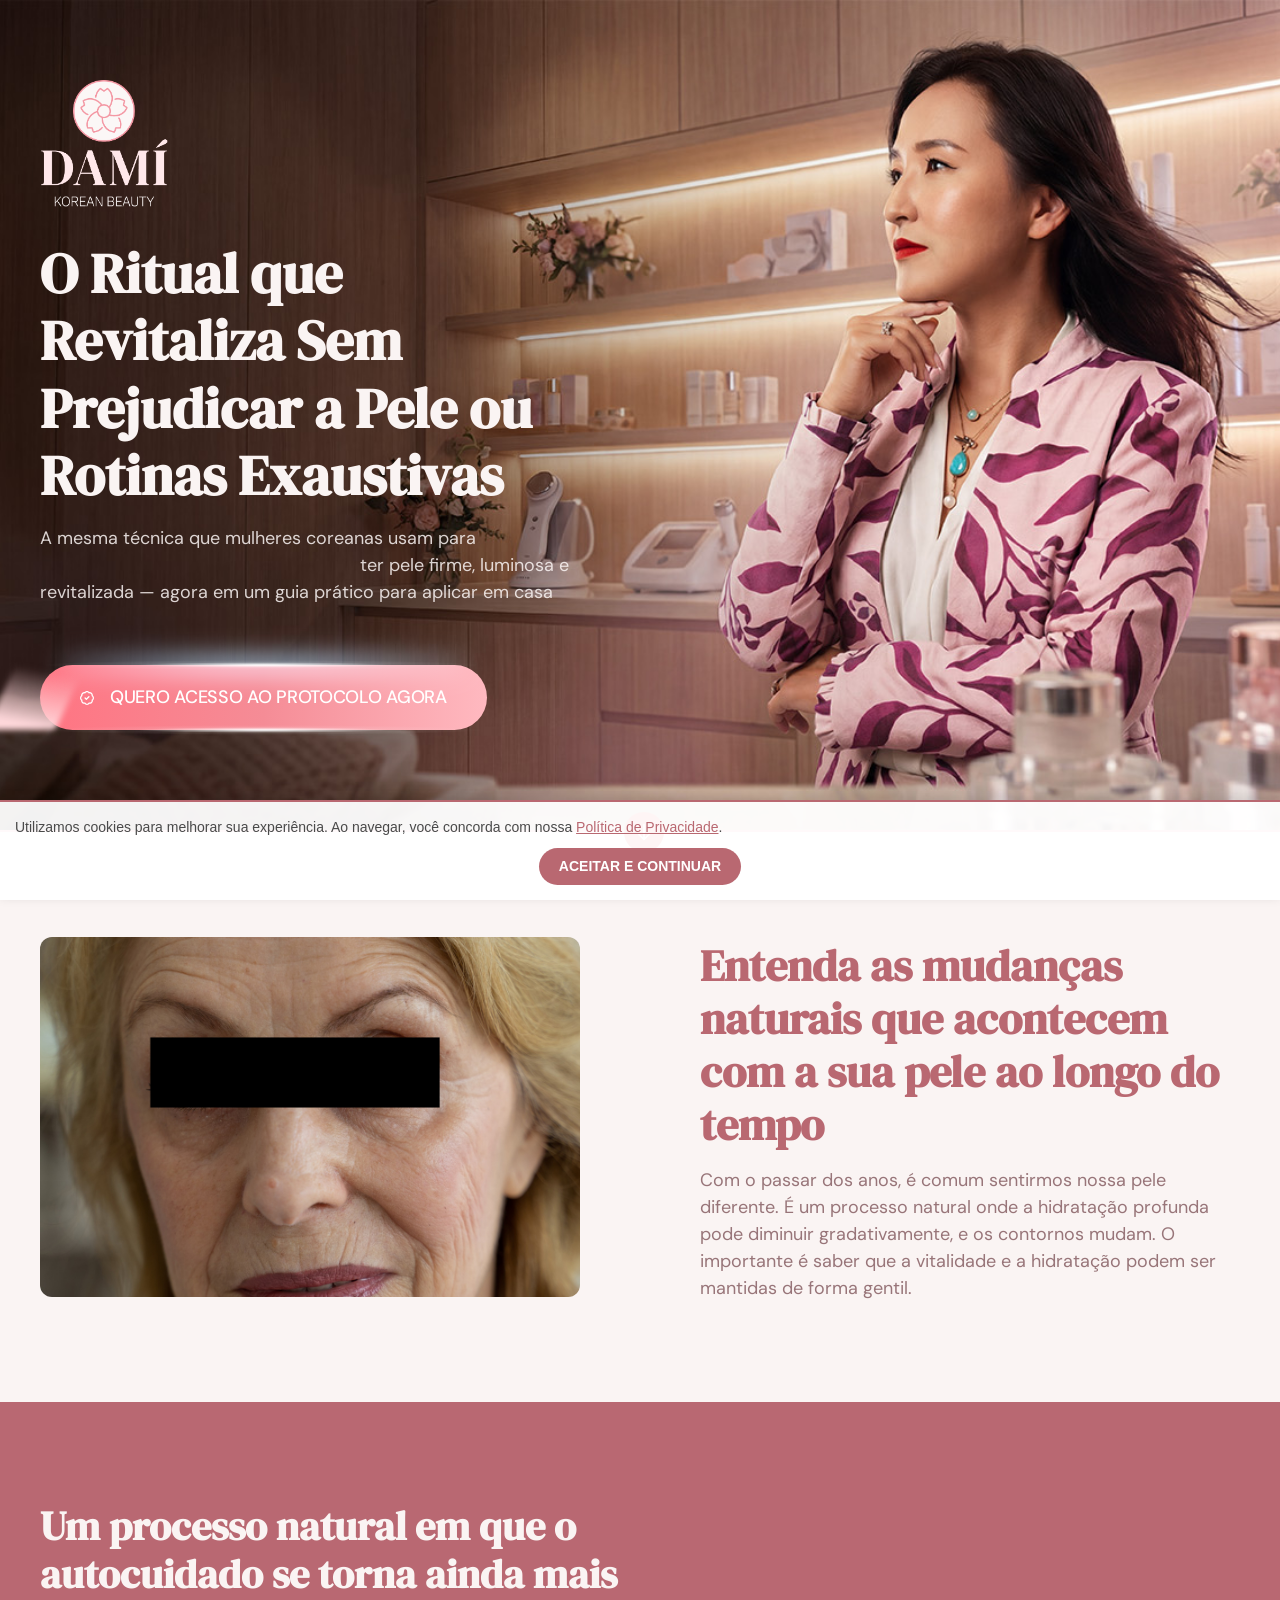
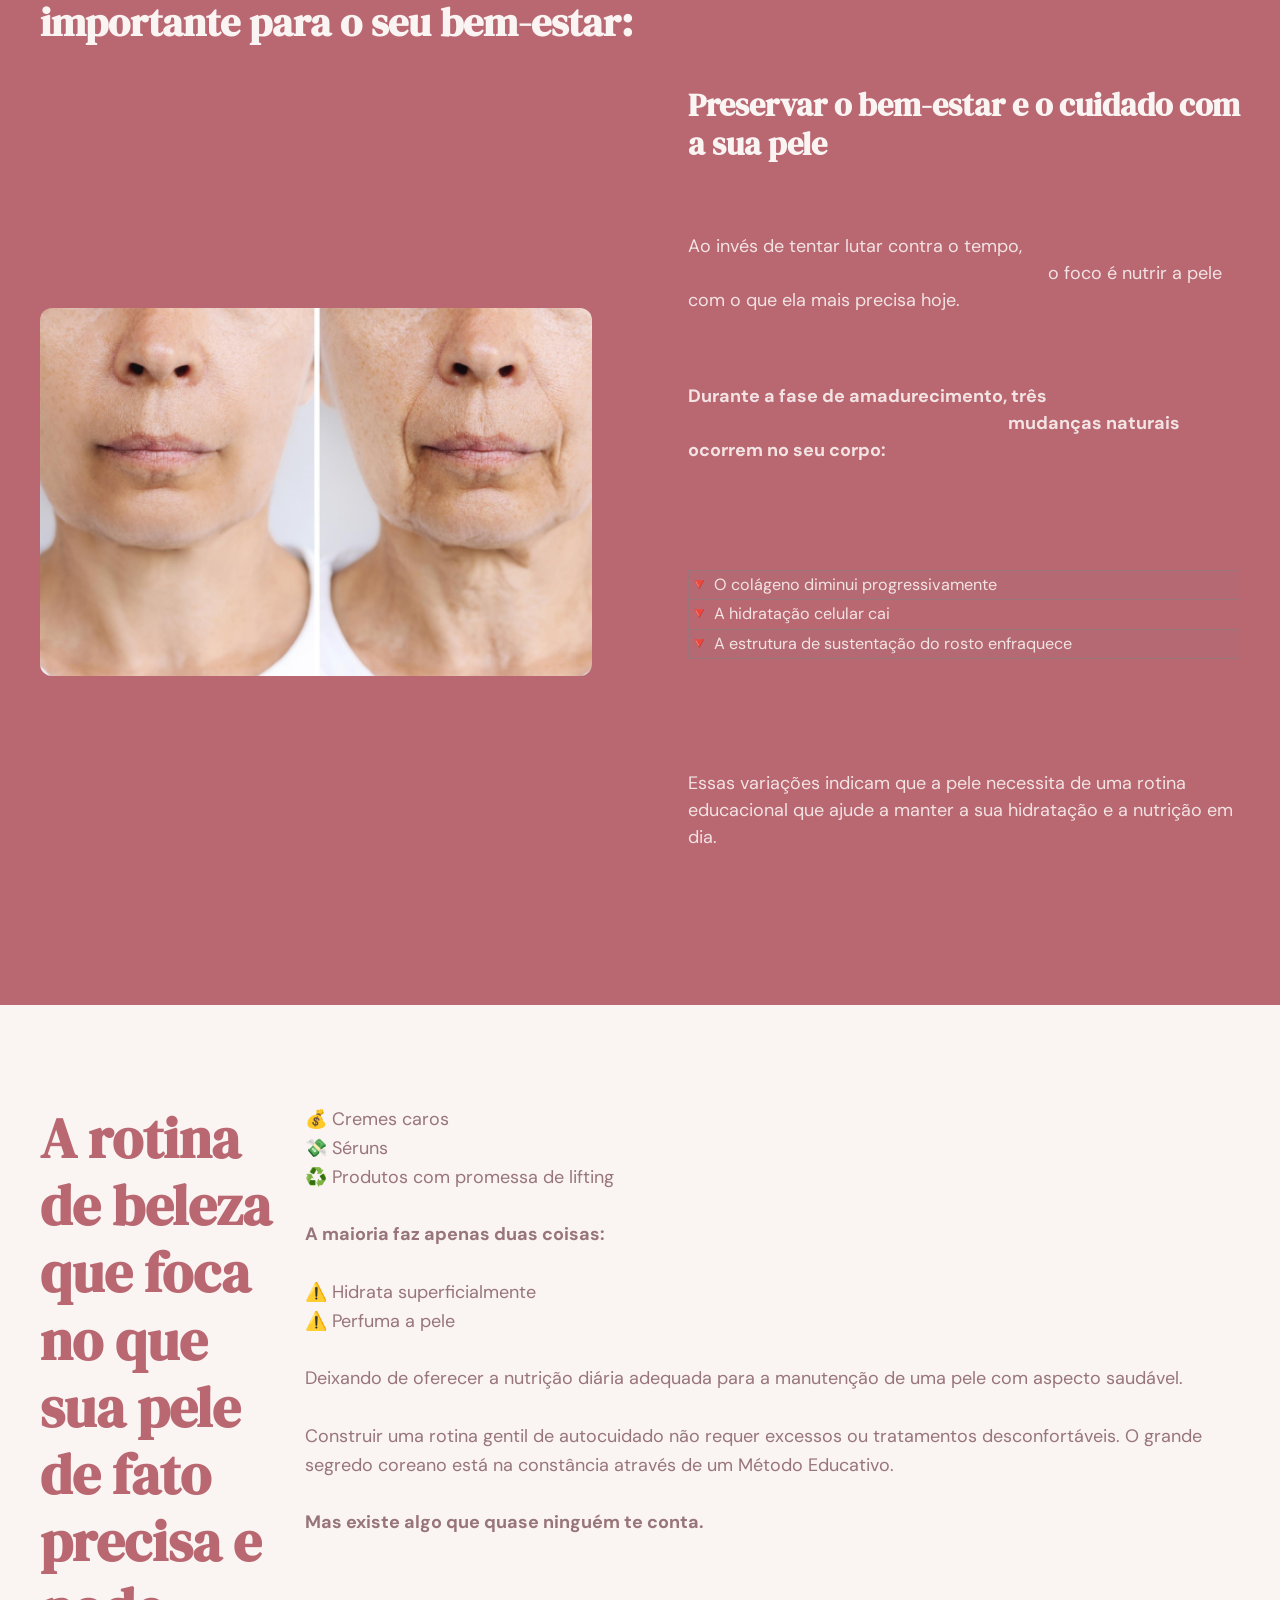
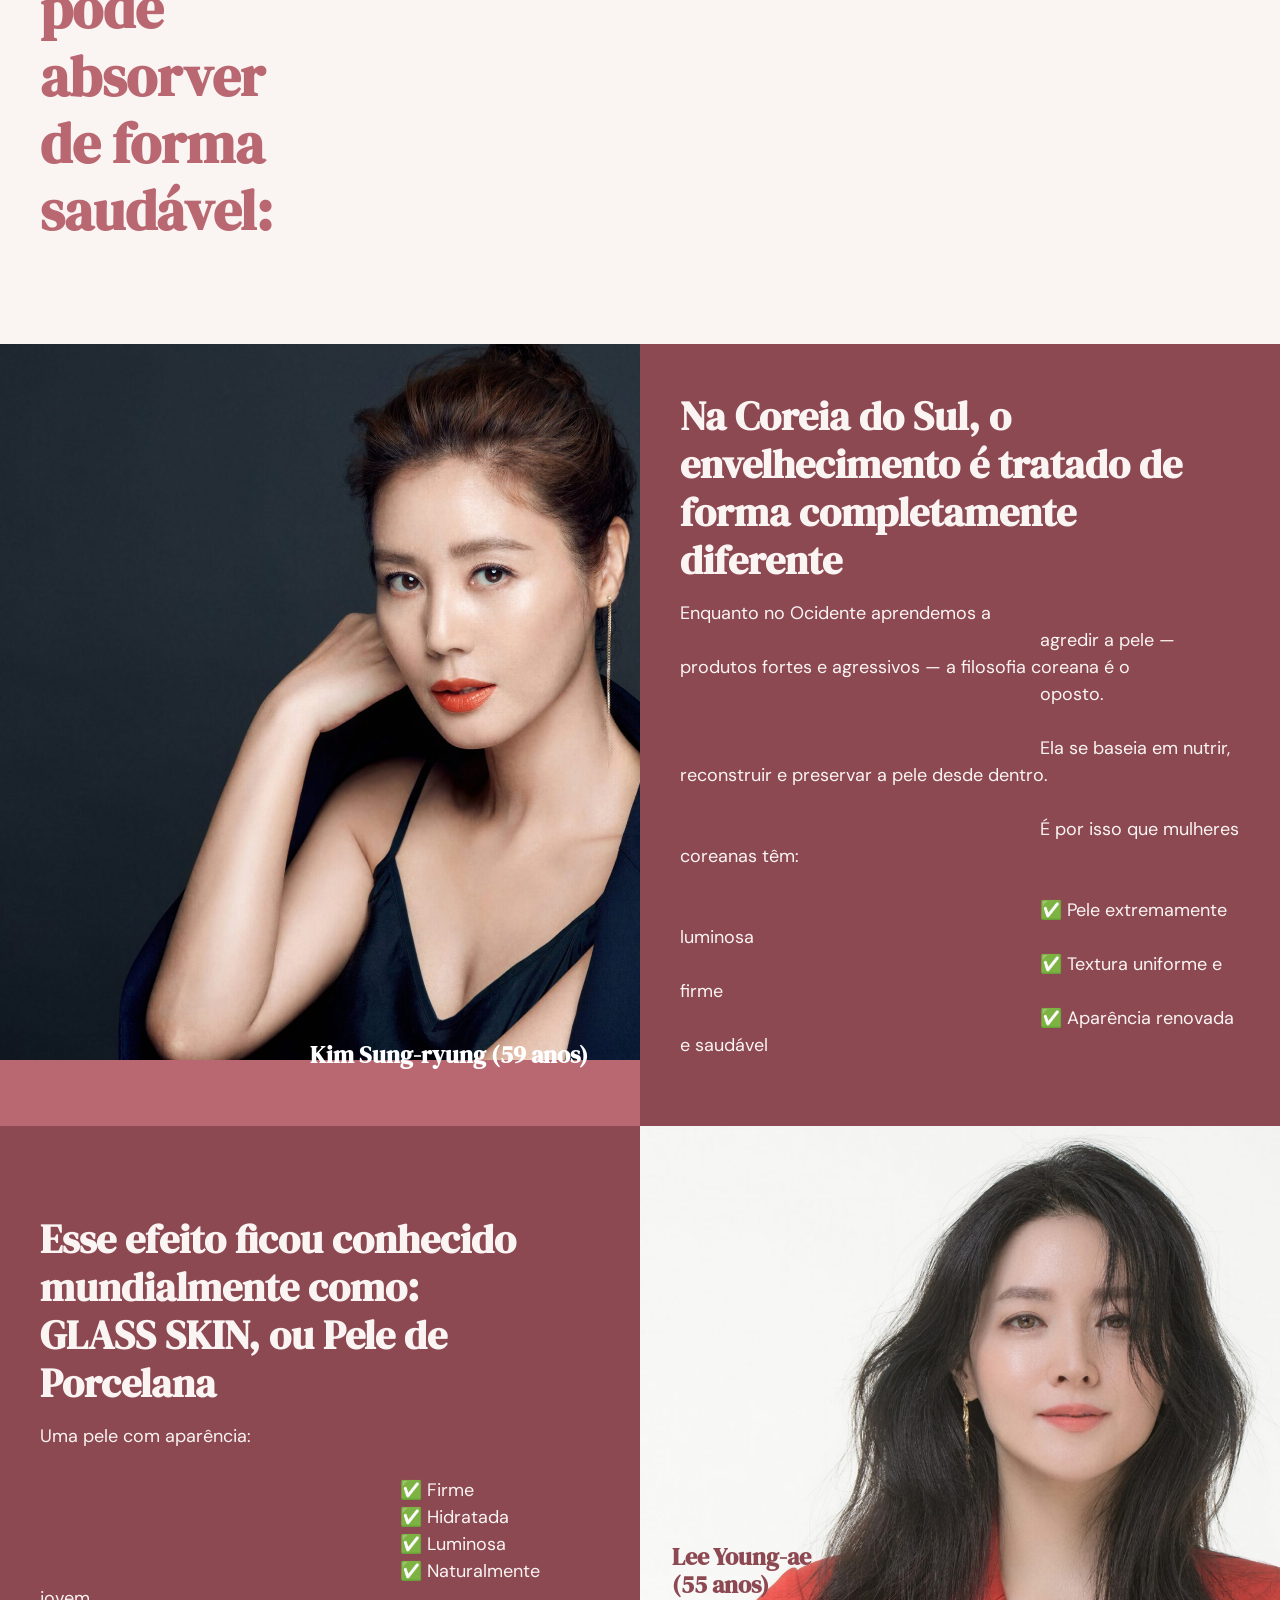
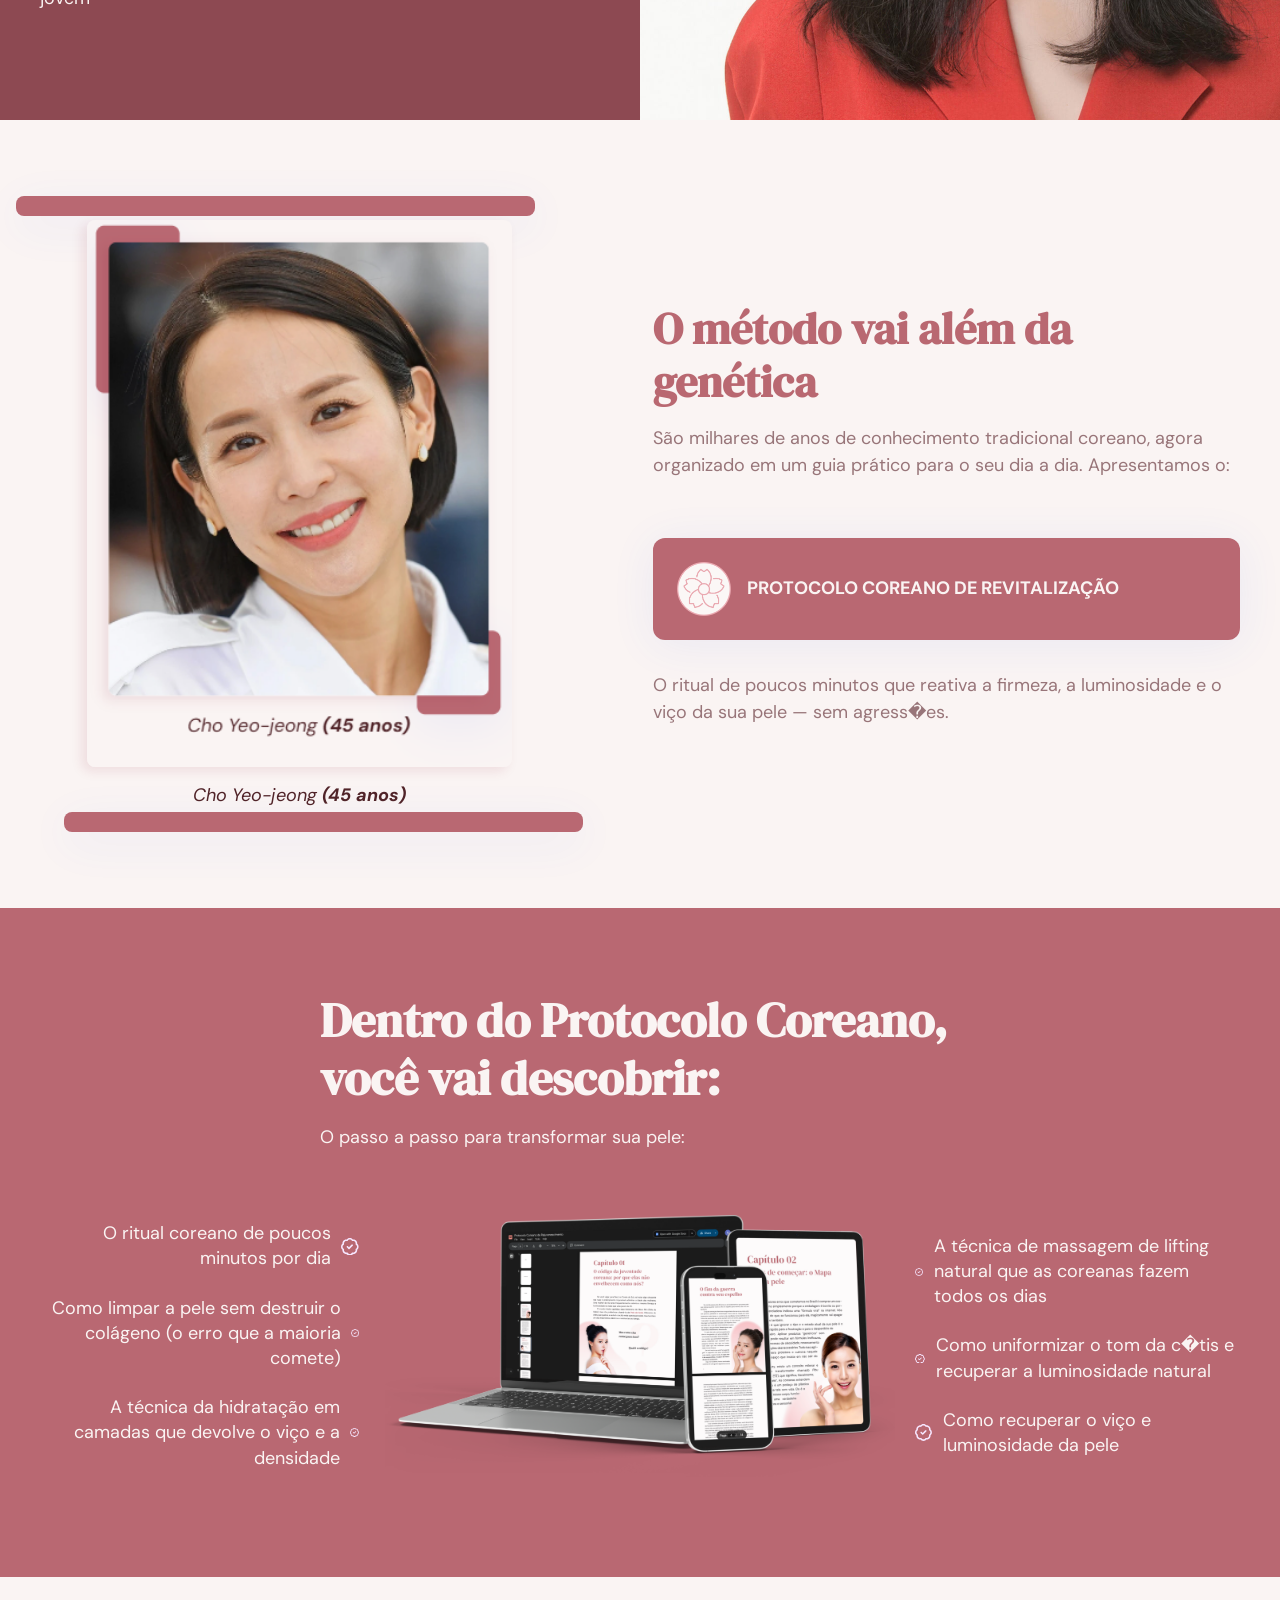
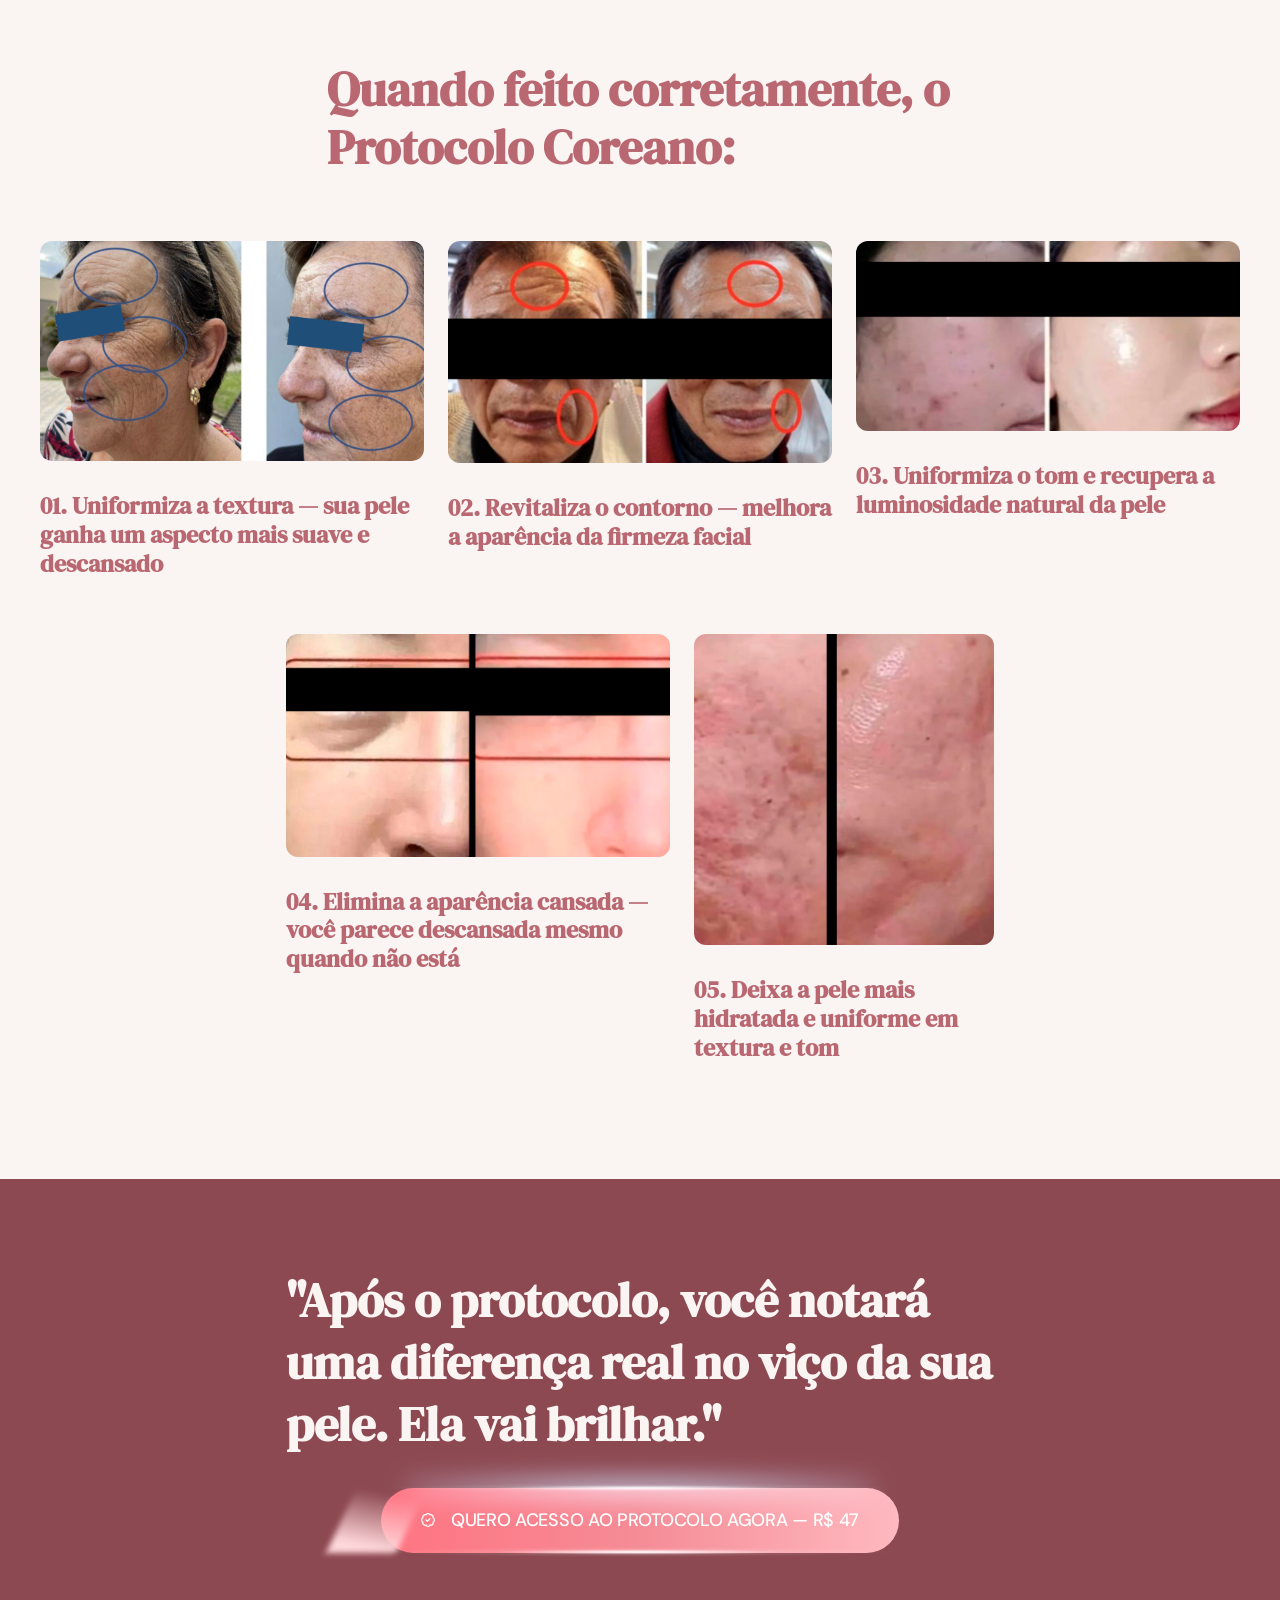
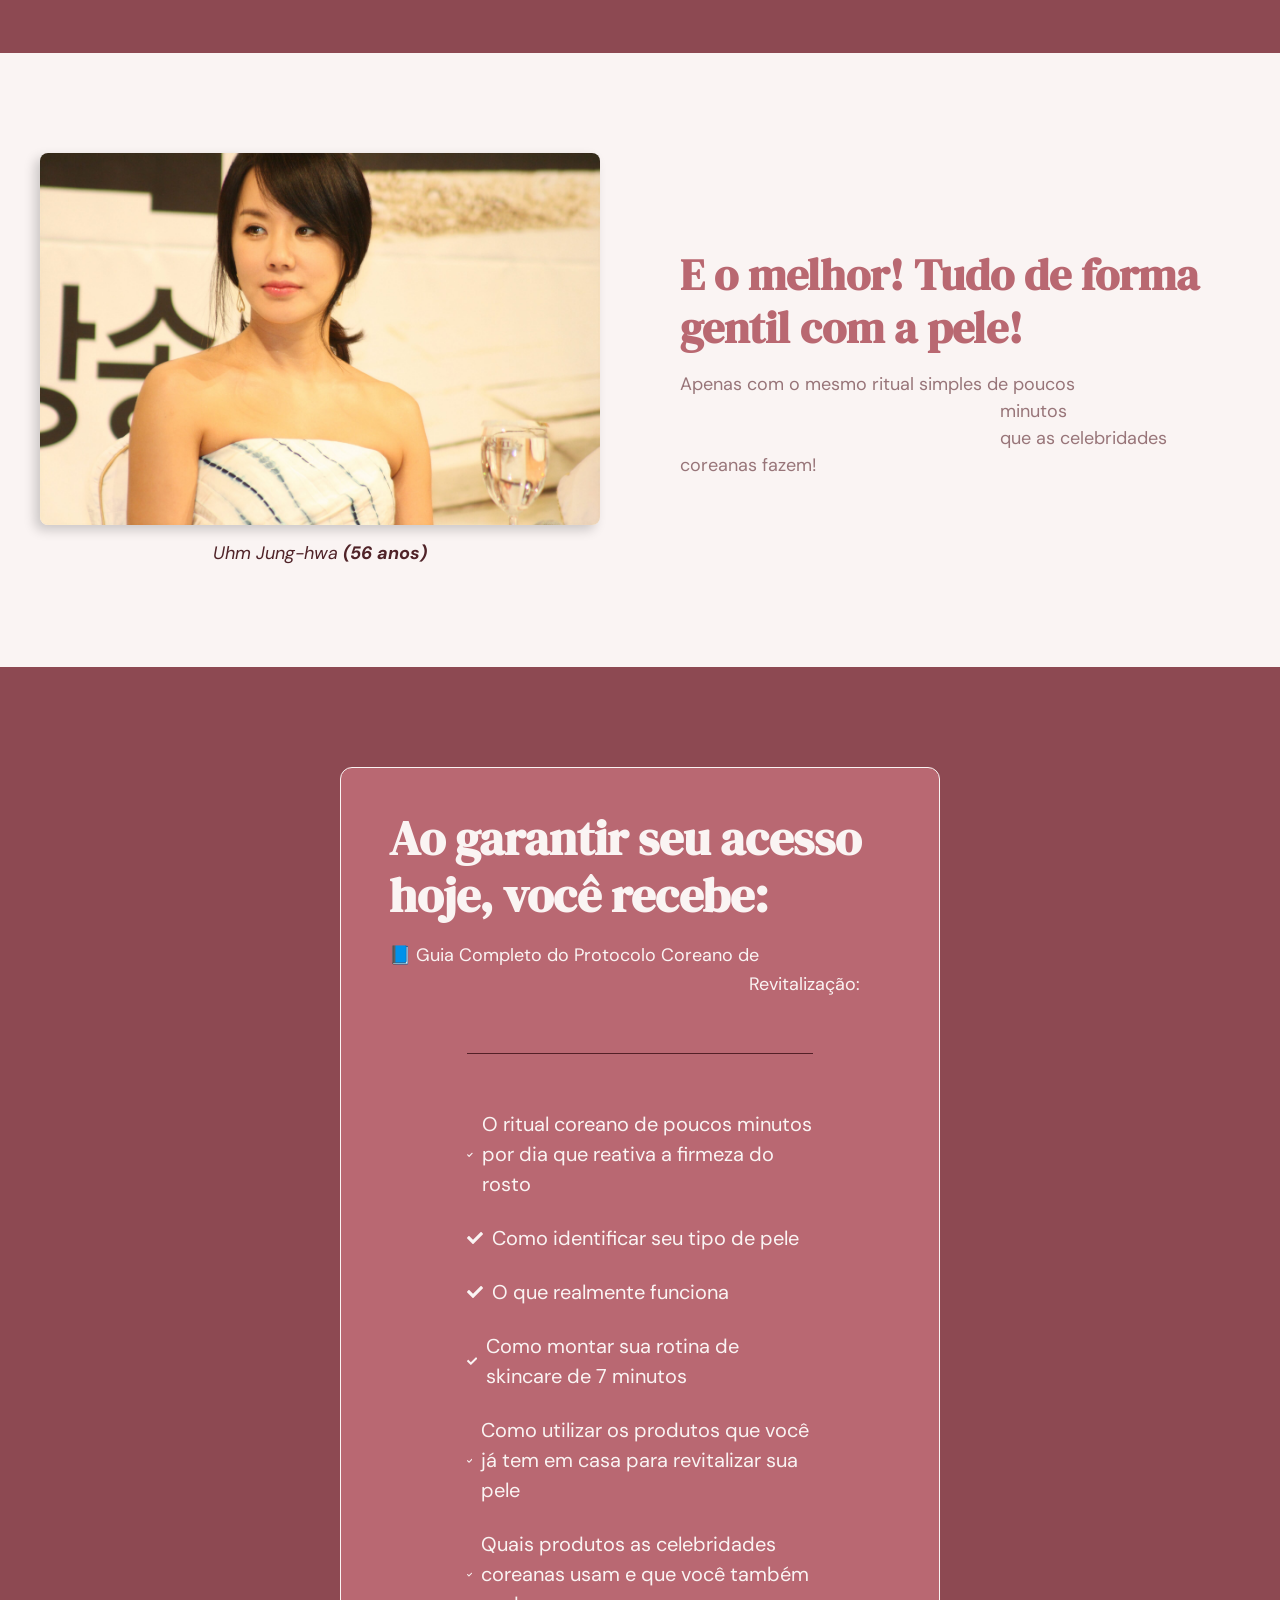
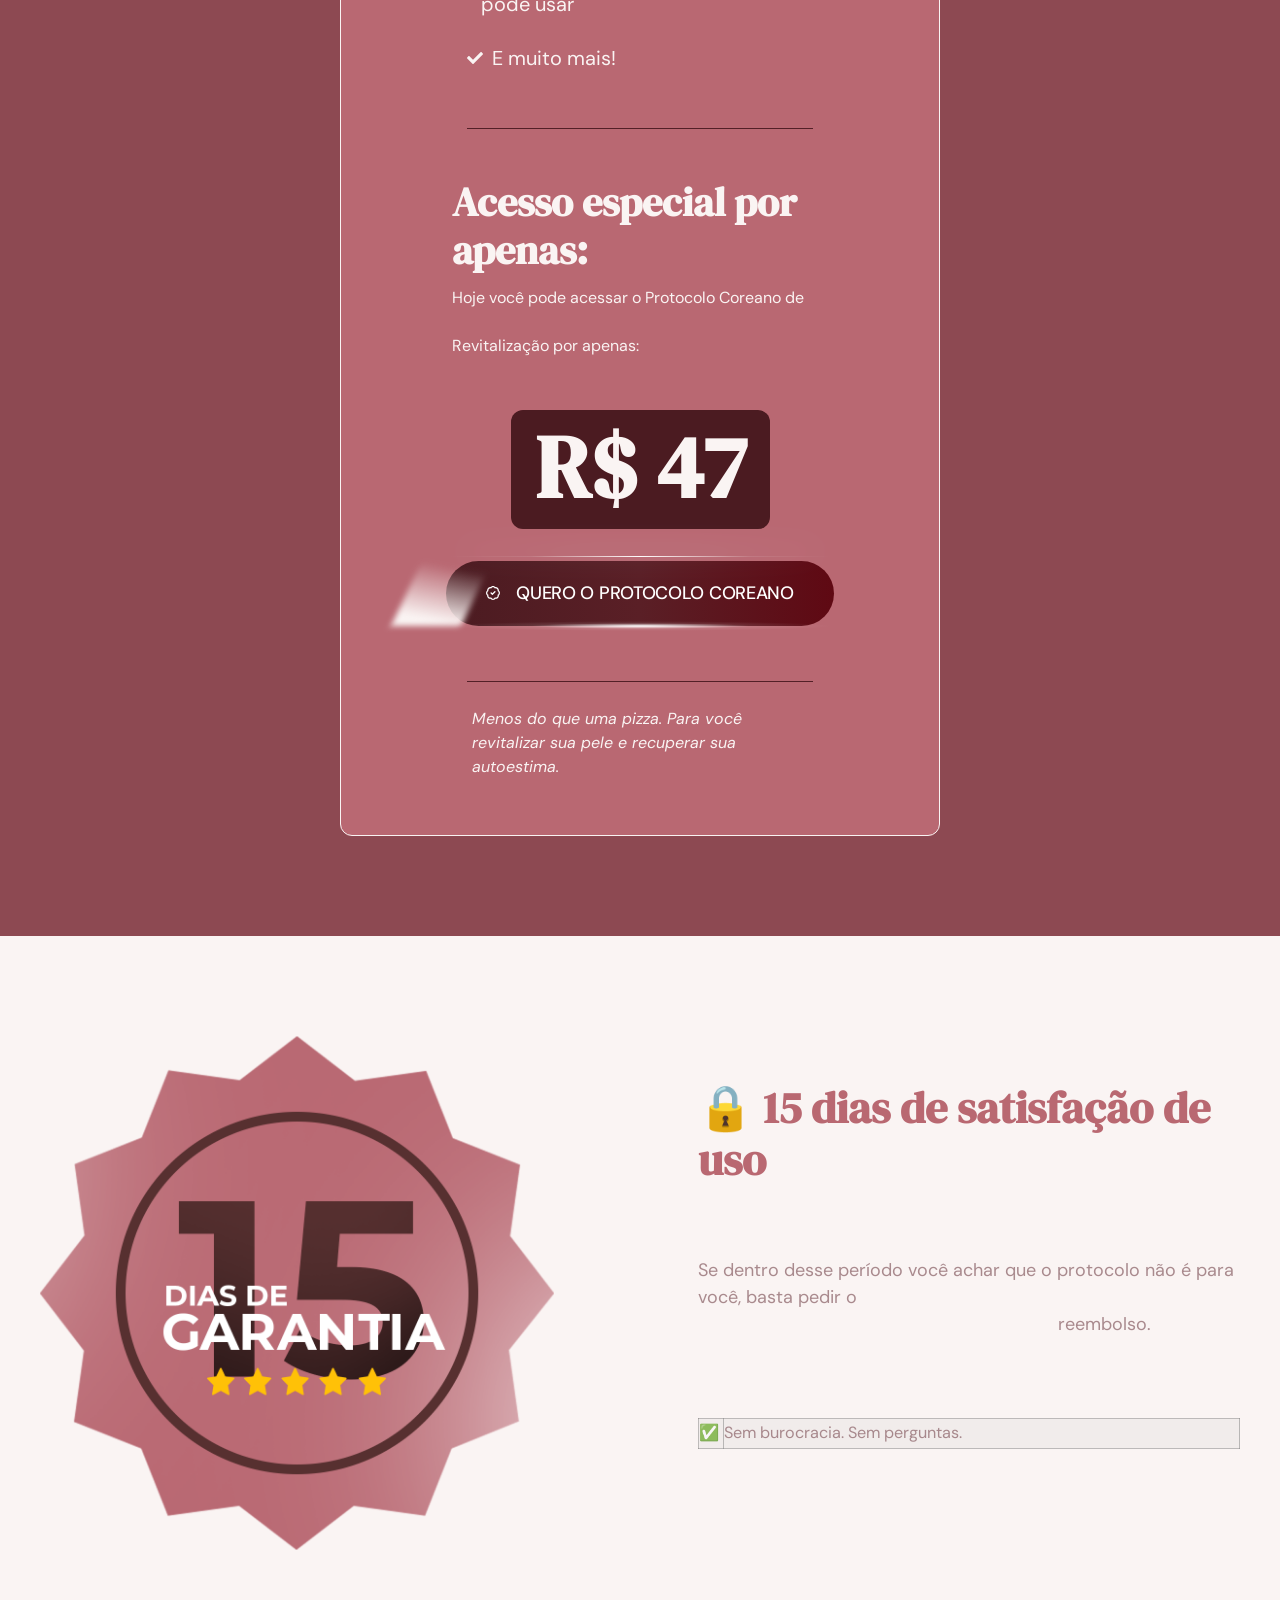
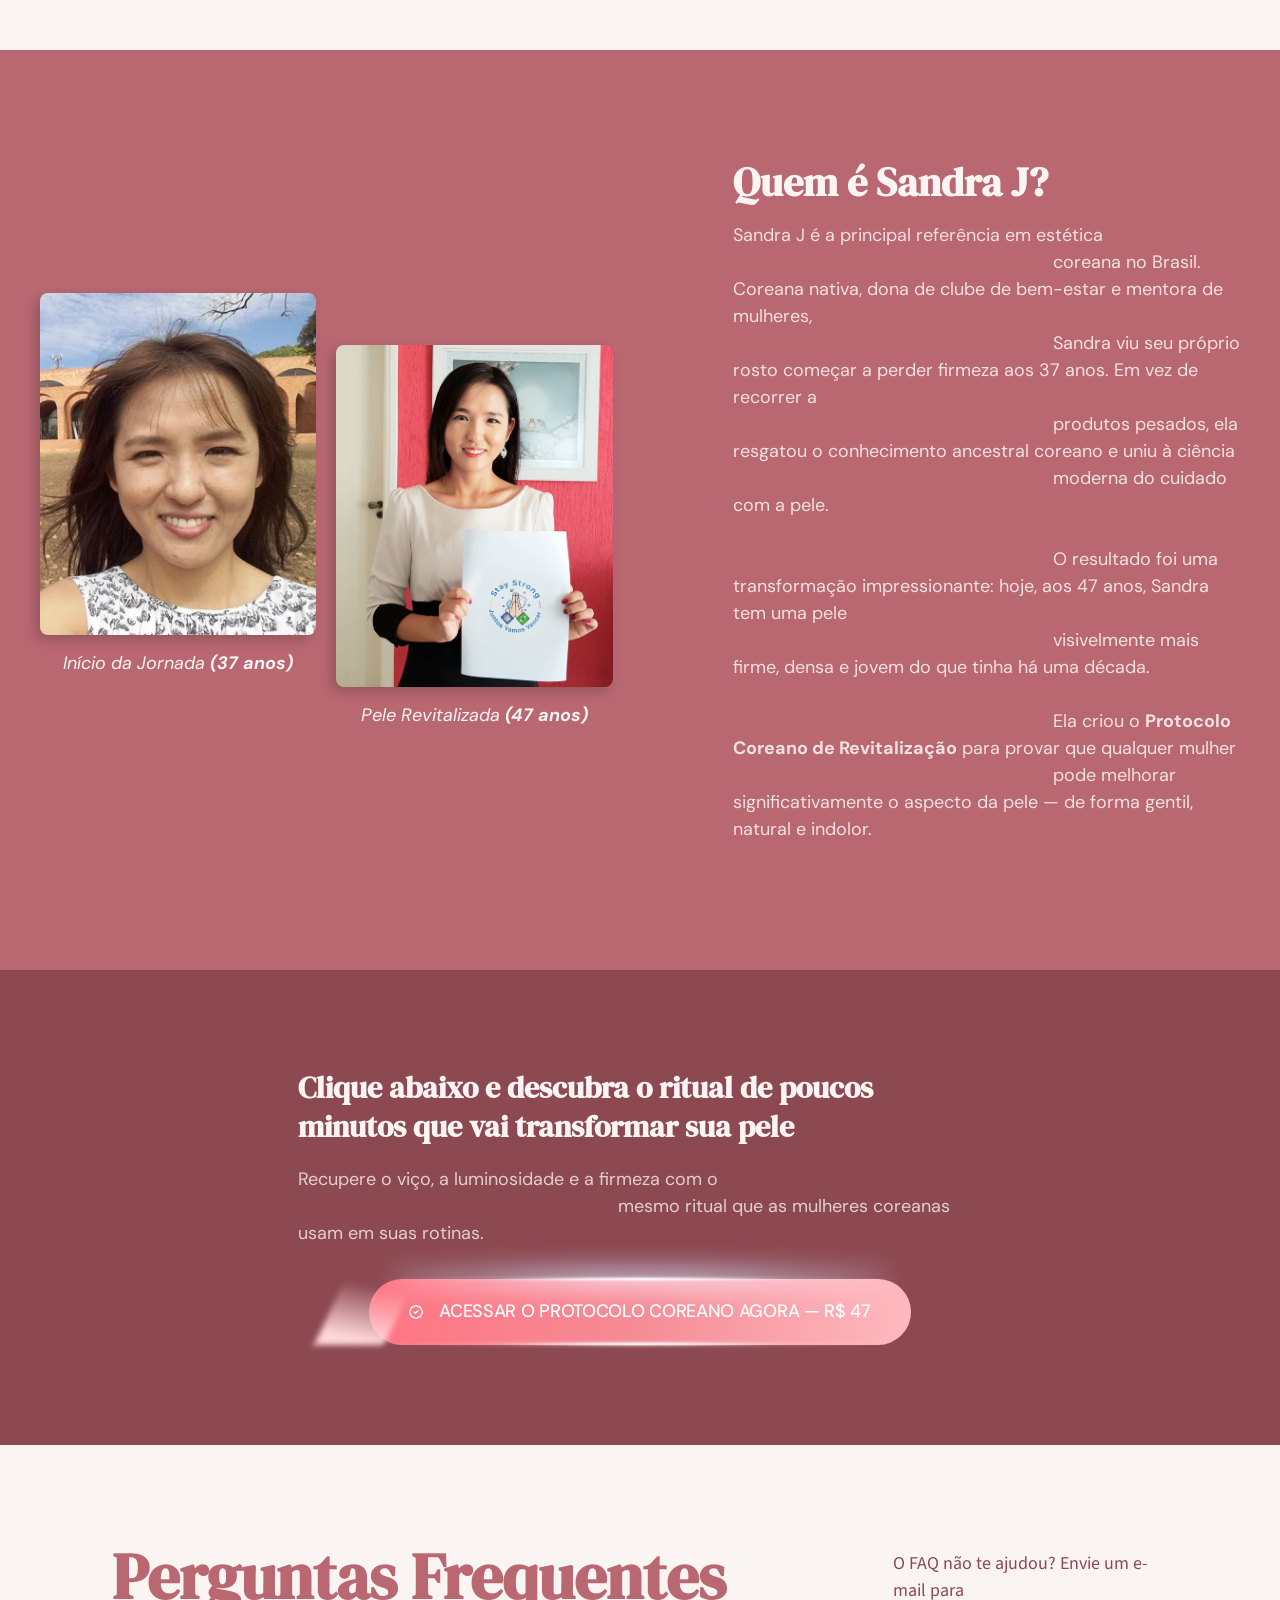
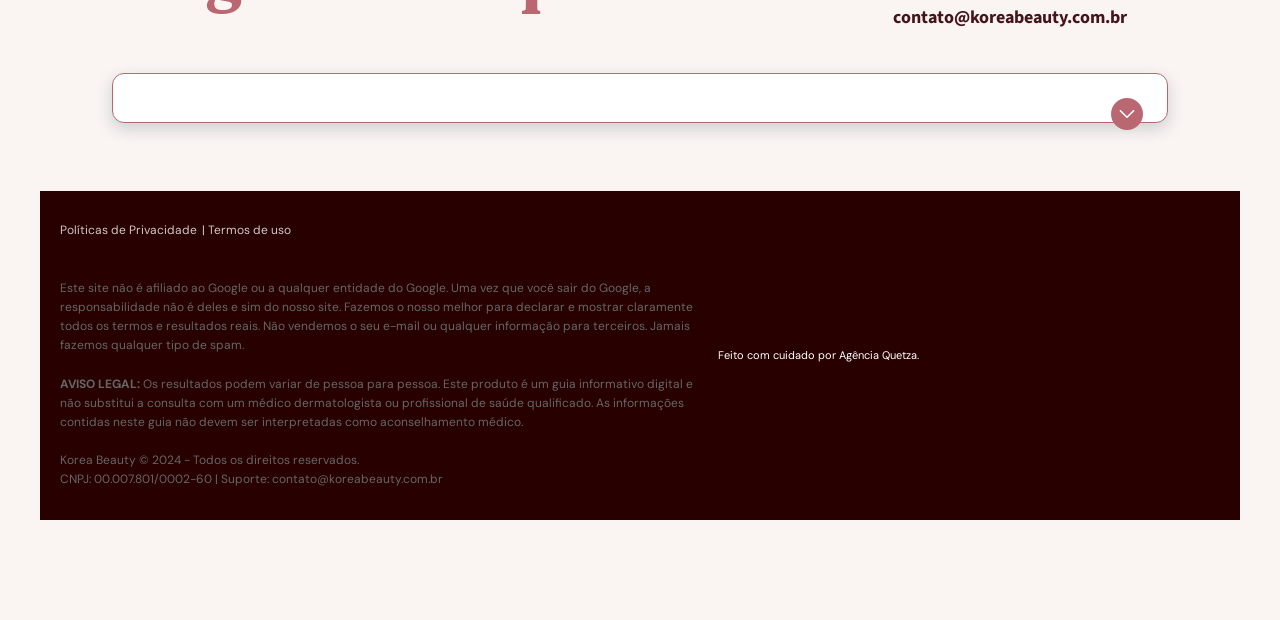
==== commit 2cc84f30: "ajuste de compliance para google ads" ====
--- a/index.html
+++ b/index.html
@@ -1730,13 +1730,10 @@
 									srcset="images/img1.jpg 1200w, images/img1.jpg 300w, images/img1.jpg 1024w, images/img1.jpg 768w"
 									sizes="(max-width: 1200px) 100vw, 1200px" /></noscript></figure>
 						<div class="elementor-image-box-content">
-							<h3 class="elementor-image-box-title">Você já parou diante do espelho e sentiu que seu rosto
-								parecia mais cansado do que deveria?</h3>
+							<h3 class="elementor-image-box-title">Entenda as mudanças naturais que acontecem com a sua pele ao longo do tempo</h3>
 							<p class="elementor-image-box-description"
 								style="text-align: left !important; white-space: normal !important; word-spacing: normal !important; text-justify: none !important;">
-								Talvez tenha começado de forma discreta. Primeiro o bigode chinês ficou mais profundo.
-								Depois o contorno da mandíbula perdeu definição. A pele que antes era firme começou a
-								parecer mais fina, mais marcada e sem viço.</p>
+								Com o passar dos anos, é comum sentirmos nossa pele diferente. É um processo natural onde a hidratação profunda pode diminuir gradativamente, e os contornos mudam. O importante é saber que a vitalidade e a hidratação podem ser mantidas de forma gentil.</p>
 						</div>
 					</div>
 				</div>
@@ -1831,8 +1828,7 @@
 				<div class="elementor-element elementor-element-26a4028 elementor-widget__width-initial elementor-widget-tablet__width-inherit elementor-widget elementor-widget-heading"
 					data-id="26a4028" data-element_type="widget" data-e-type="widget"
 					data-widget_type="heading.default">
-					<h2 class="elementor-heading-title elementor-size-default">E então chega aquele momento silencioso
-						que muitas mulheres conhecem bem:</h2>
+					<h2 class="elementor-heading-title elementor-size-default">Um processo natural em que o autocuidado se torna ainda mais importante para o seu bem-estar:</h2>
 				</div>
 				<div class="elementor-element elementor-element-c022e98 elementor-position-left elementor-vertical-align-middle elementor-widget__width-inherit imgbox-top elementor-widget elementor-widget-image-box"
 					data-id="c022e98" data-element_type="widget" data-e-type="widget"
@@ -1849,12 +1845,12 @@
 									srcset="images/img2.jpg 1200w, images/img2.jpg 300w, images/img2.jpg 1024w, images/img2.jpg 768w"
 									sizes="(max-width: 1200px) 100vw, 1200px" /></noscript></figure>
 						<div class="elementor-image-box-content">
-							<h3 class="elementor-image-box-title">Você encontra uma foto antiga…</h3>
+							<h3 class="elementor-image-box-title">Preservar o bem-estar e o cuidado com a sua pele</h3>
 							<div class="elementor-image-box-description" style="text-align: center;">
-								<p style="margin-bottom: 15px;">E percebe que seu rosto parecia muito mais jovem do que
-									você lembrava.</p>
-								<p style="margin-bottom: 10px;"><strong>Não é apenas impressão. Após os 35-40 anos, três
-										coisas acontecem ao mesmo tempo:</strong></p>
+								<p style="margin-bottom: 15px;">Ao invés de tentar lutar contra o tempo,
+									o foco é nutrir a pele com o que ela mais precisa hoje.</p>
+								<p style="margin-bottom: 10px;"><strong>Durante a fase de amadurecimento, três
+										mudanças naturais ocorrem no seu corpo:</strong></p>
 
 								<table style="margin: 15px auto; border-collapse: collapse; text-align: left;">
 									<tr>
@@ -1871,8 +1867,7 @@
 									</tr>
 								</table>
 
-								<p style="margin-top: 15px;">Resultado: a pele começa a "derreter" — perdendo firmeza,
-									contorno e luminosidade.</p>
+								<p style="margin-top: 15px;">Essas variações indicam que a pele necessita de uma rotina educacional que ajude a manter a sua hidratação e a nutrição em dia.</p>
 							</div>
 						</div>
 					</div>
@@ -1886,8 +1881,7 @@
 				<div class="elementor-element elementor-element-8a1a25f elementor-widget__width-initial elementor-widget-tablet__width-inherit elementor-widget elementor-widget-heading"
 					data-id="8a1a25f" data-element_type="widget" data-e-type="widget"
 					data-widget_type="heading.default">
-					<h2 class="elementor-heading-title elementor-size-default">E provavelmente gastou muito dinheiro sem
-						resultado real:</h2>
+					<h2 class="elementor-heading-title elementor-size-default">A rotina de beleza que foca no que sua pele de fato precisa e pode absorver de forma saudável:</h2>
 				</div>
 				<div class="elementor-element elementor-element-424373e elementor-widget elementor-widget-text-editor"
 					data-id="424373e" data-element_type="widget" data-e-type="widget"
@@ -1901,11 +1895,9 @@
 					<p>⚠️ Hidrata superficialmente</p>
 					<p><span style="font-weight: 400;">⚠️ Perfuma a pele</span></p>
 					<p>&nbsp;</p>
-					<p><span style="font-weight: 400;">Sem restaurar a densidade e a firmeza que realmente fazem o rosto
-							parecer jovem.</span></p>
+					<p><span style="font-weight: 400;">Deixando de oferecer a nutrição diária adequada para a manutenção de uma pele com aspecto saudável.</span></p>
 					<p>&nbsp;</p>
-					<p><span style="font-weight: 400;">E muitas acabam acreditando que a única saída são métodos agressivos ou
-							produtos agressivos ou rotinas exaustivas. Pequeno erro.</span>
+					<p><span style="font-weight: 400;">Construir uma rotina gentil de autocuidado não requer excessos ou tratamentos desconfortáveis. O grande segredo coreano está na constância através de um Método Educativo.</span>
 					</p>
 					<p>&nbsp;</p>
 					<p><strong>Mas existe algo que quase ninguém te conta.</strong></p>
@@ -2977,9 +2969,7 @@
 													<div id="elementor-tab-content-2455"
 														class="elementor-tab-content elementor-clearfix" data-tab="5"
 														role="region" aria-labelledby="elementor-tab-title-2455">
-														<p>✅ Isso varia, mas muitas mulheres percebem melhora na
-															luminosidade na primeira semana. Resultados consistentes em
-															textura e firmeza aparecem em 21 dias.</p>
+														<p>✅ Os resultados variam de acordo com o organismo de cada pessoa. O objetivo deste método educativo é promover uma melhora contínua e natural com a aplicação de forma frequente e dedicada em sua rotina.</p>
 													</div>
 												</div>
 												<div class="elementor-accordion-item">
